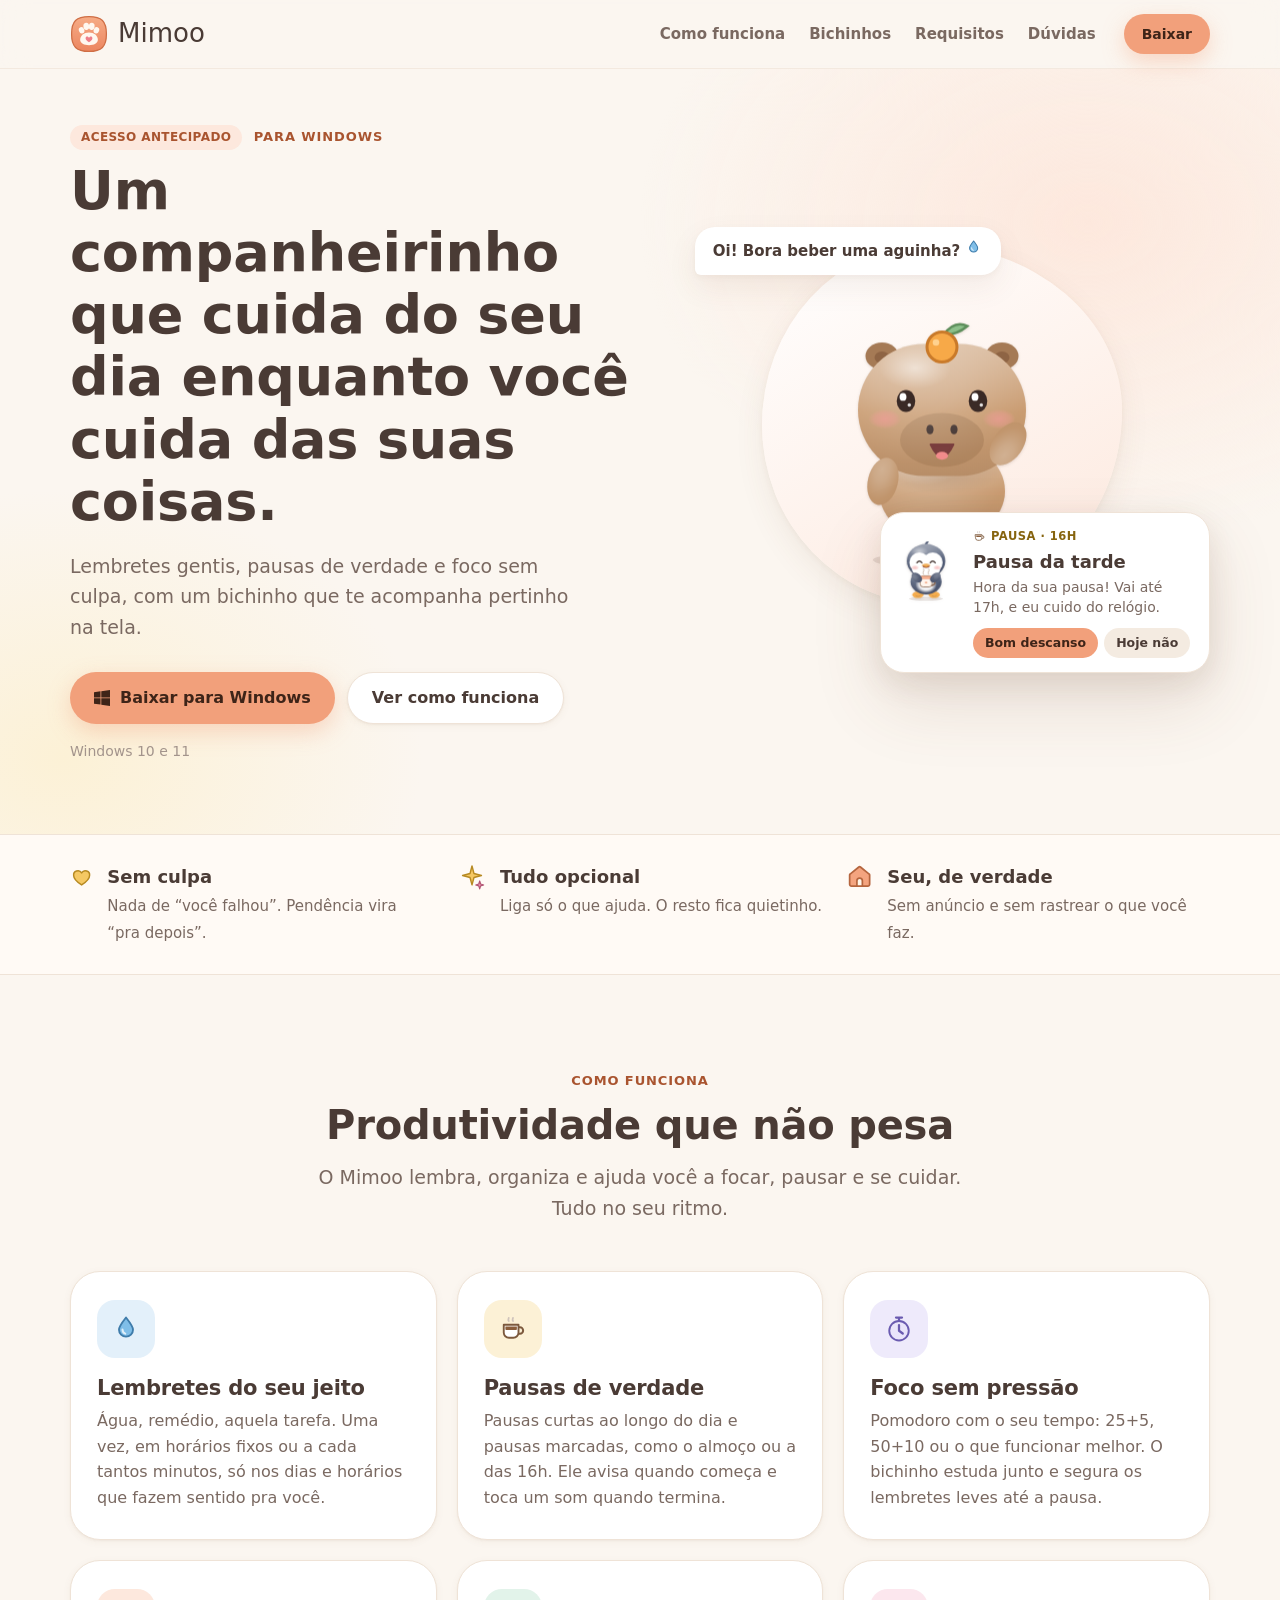
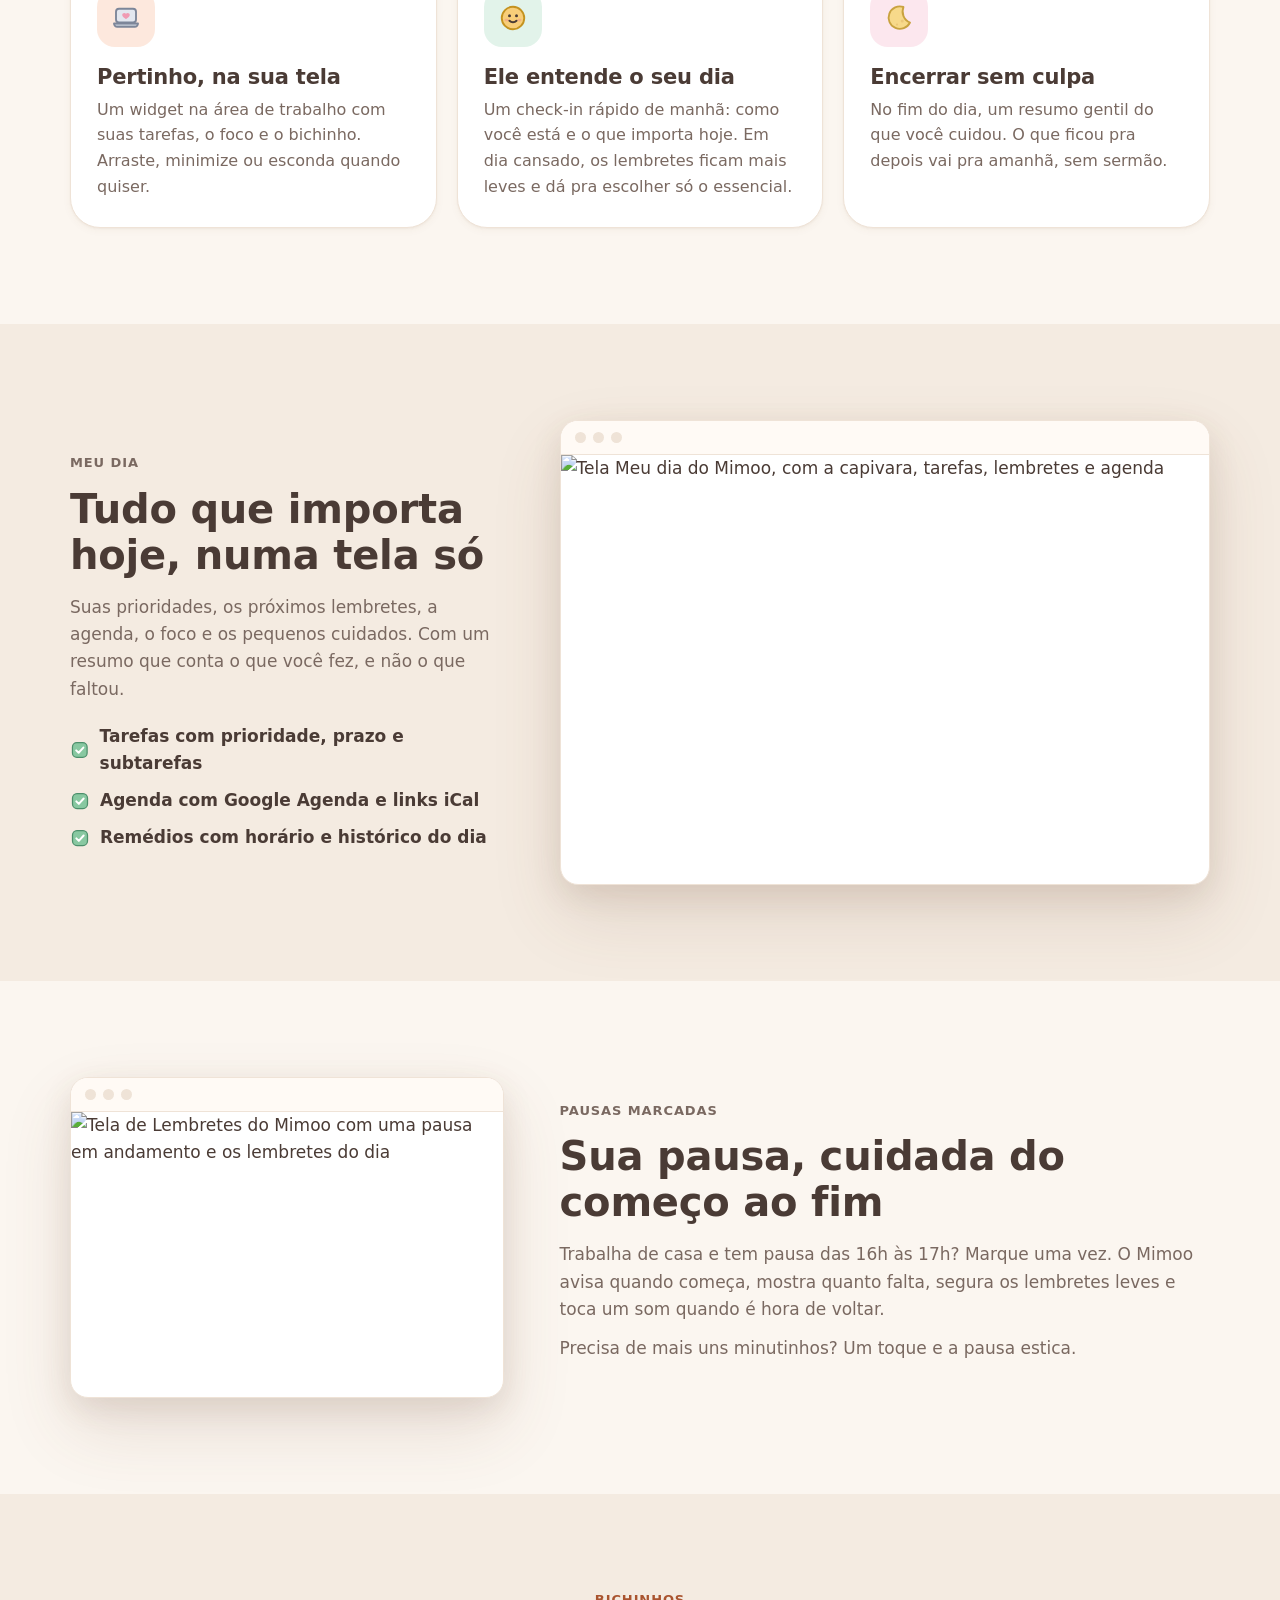
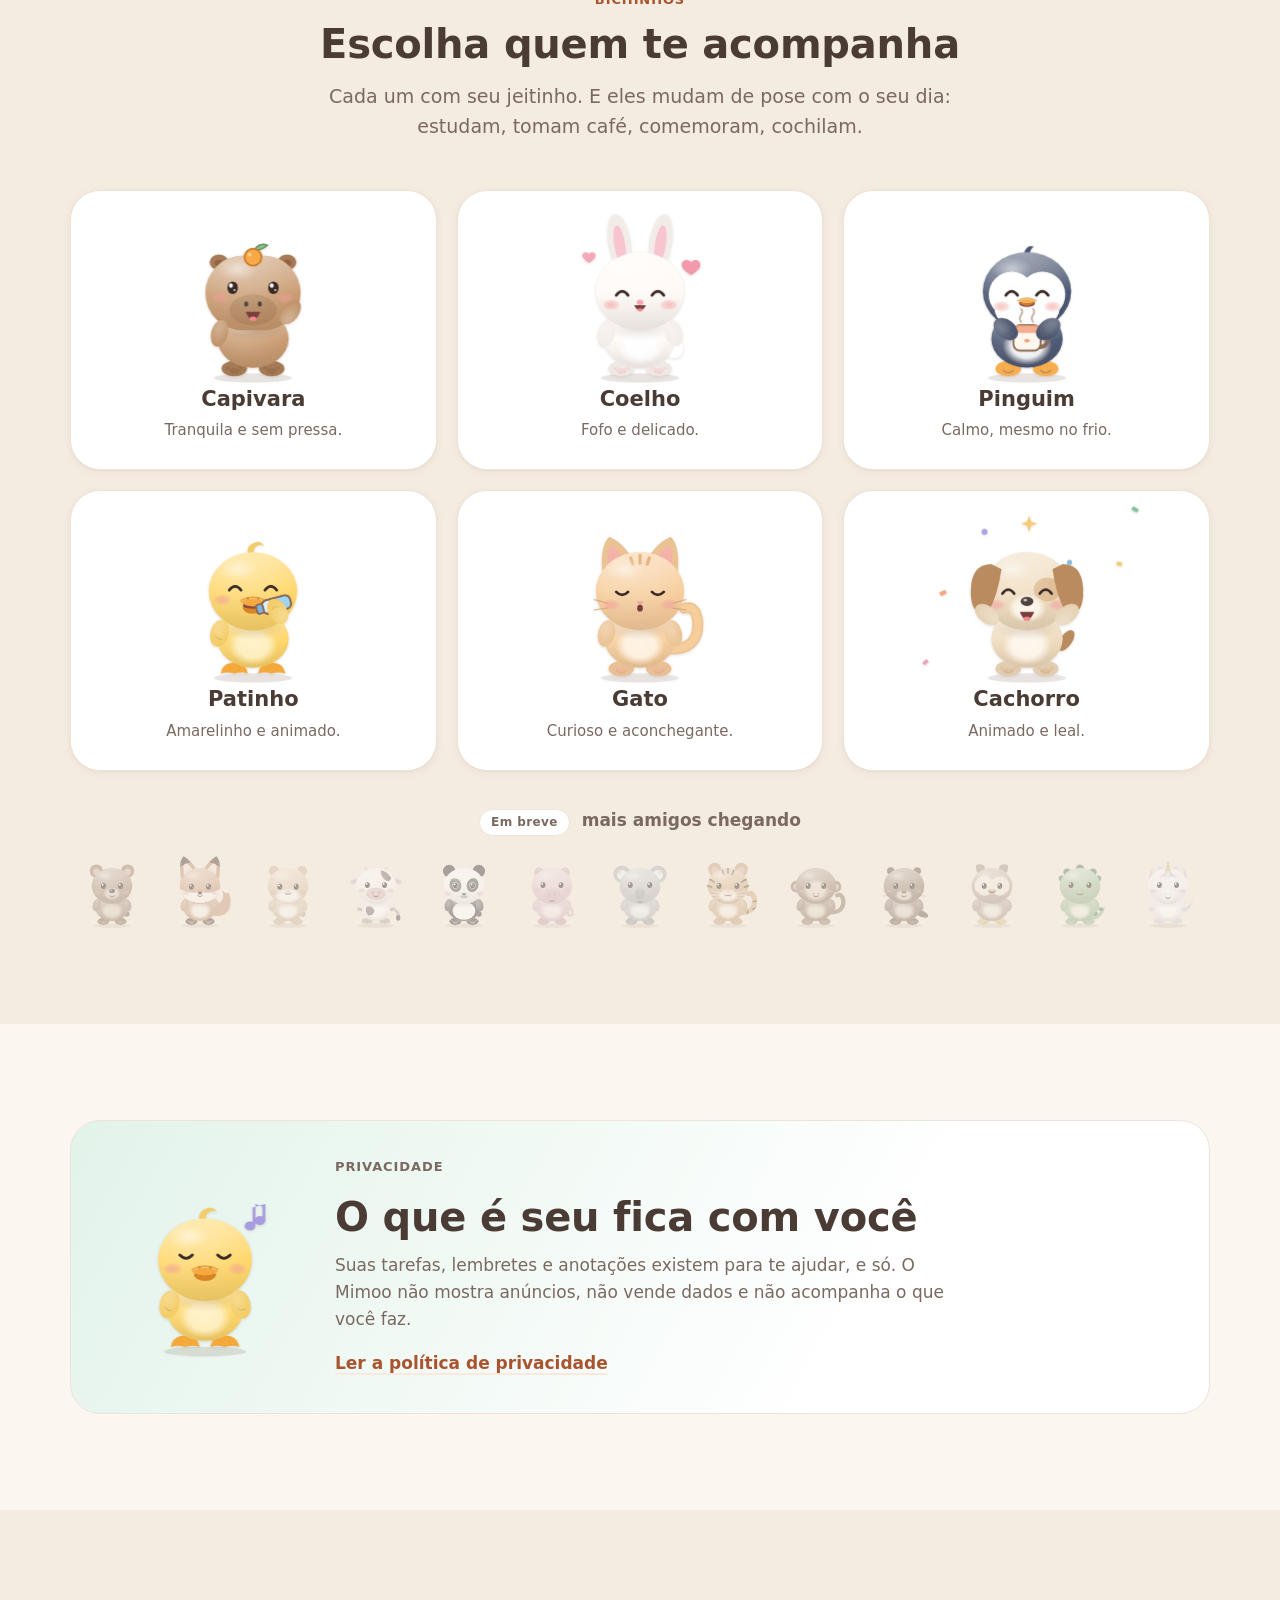
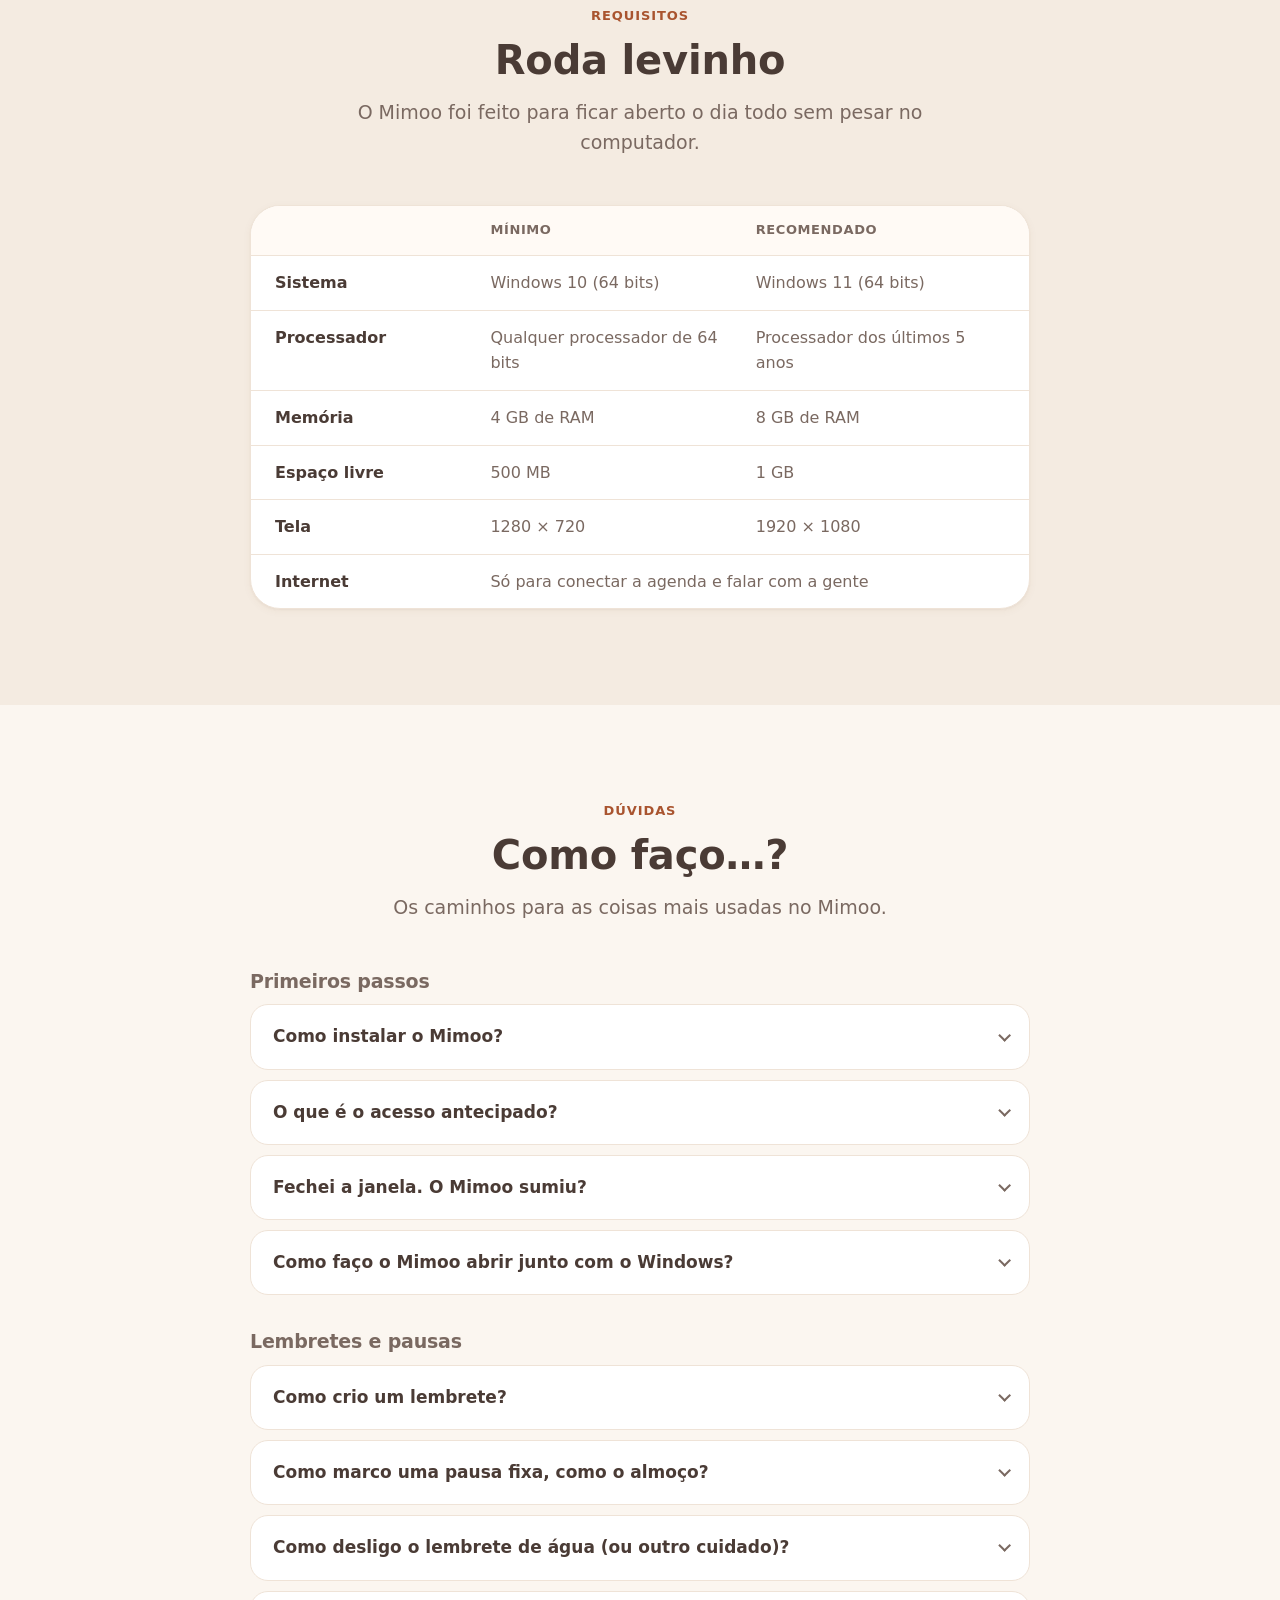
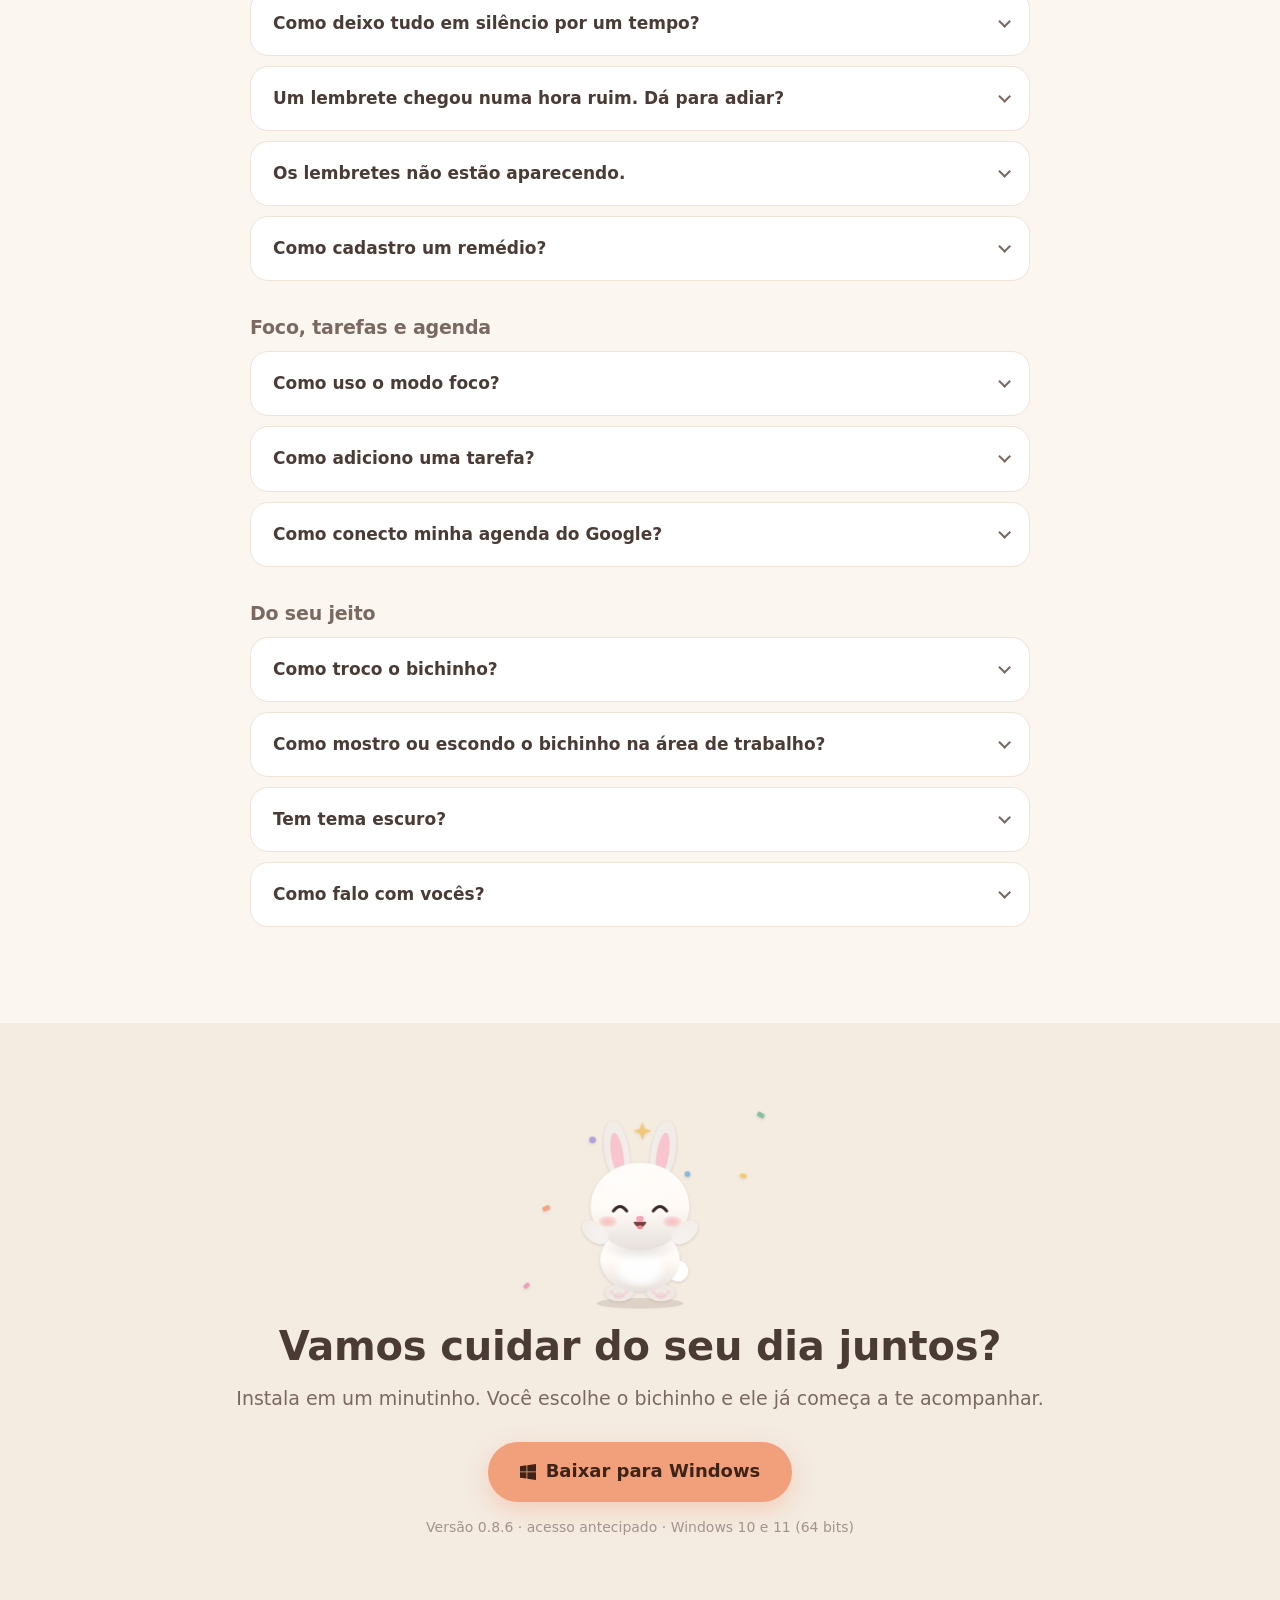
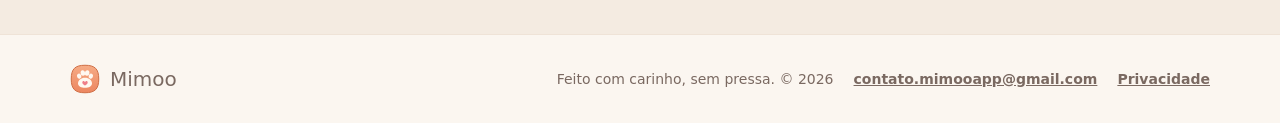
==== index.html @ 2fc4dd51 "Site na versão 0.8.6 Co-Authored-By: Claude Opus 5 <noreply@anthropic.com>" ====
<!doctype html>
<html lang="pt-BR">
<head>
<meta charset="utf-8">
<meta name="viewport" content="width=device-width, initial-scale=1">
<title>Mimoo · um companheirinho para o seu dia</title>
<meta name="description" content="Lembretes gentis, pausas de verdade e foco sem culpa, com um bichinho que te acompanha na tela. Acesso antecipado para Windows.">
<meta name="theme-color" content="#fbf6f0">
<meta property="og:type" content="website">
<meta property="og:title" content="Mimoo · um companheirinho para o seu dia">
<meta property="og:description" content="Lembretes gentis, pausas de verdade e foco sem culpa, com um bichinho que te acompanha na tela. Acesso antecipado para Windows.">
<meta property="og:image" content="https://mimoo-app.github.io/mimoo-site/img/og.png">
<meta property="og:url" content="https://mimoo-app.github.io/mimoo-site/">
<meta name="twitter:card" content="summary_large_image">
<link rel="icon" type="image/svg+xml" href="favicon.svg">
<link rel="icon" type="image/png" href="favicon.png">
<link rel="preload" href="fonts/fredoka-600.woff2" as="font" type="font/woff2" crossorigin>
<link rel="stylesheet" href="css/site.css">
<link rel="stylesheet" href="css/mascot.css">
<link rel="stylesheet" href="css/icons.css">
<link rel="stylesheet" href="css/brand.css">
</head>
<body>
<header class="nav"><div class="wrap nav__row"><a class="brand" href="#"><span class="mimoo-logo" style="width:38px;height:38px" aria-hidden="true"><svg xmlns="http://www.w3.org/2000/svg" viewBox="0 0 120 120">
  <!-- For 40px and below (tray, taskbar, favicon): no gloss or sparkles, a
       firmer outline and a slightly bigger paw, so it stays readable. -->
  <defs>
    <linearGradient id="mimoo-logo-sm-peach" x1="0" y1="0" x2="0" y2="1">
      <stop offset="0%" stop-color="#f6ac86"/>
      <stop offset="100%" stop-color="#ec8660"/>
    </linearGradient>
  </defs>
  <path d="M60 5C100 5 115 20 115 60C115 100 100 115 60 115C20 115 5 100 5 60C5 20 20 5 60 5Z" fill="url(#mimoo-logo-sm-peach)" stroke="#cf6e45" stroke-width="4"/>
  <g transform="translate(60 61) scale(1.14) translate(-60.5 -55)">
    <g fill="#fff8f0">
      <ellipse cx="40" cy="44" rx="7.5" ry="9" transform="rotate(-22 40 44)"/>
      <ellipse cx="53" cy="33" rx="8" ry="9.8" transform="rotate(-7 53 33)"/>
      <ellipse cx="68" cy="33" rx="8" ry="9.8" transform="rotate(7 68 33)"/>
      <ellipse cx="81" cy="44" rx="7.5" ry="9" transform="rotate(22 81 44)"/>
      <path d="M60.5 50C75 50 85 59 85 70C85 80 74 85 60.5 85C47 85 36 80 36 70C36 59 46 50 60.5 50Z"/>
    </g>
    <path d="M51 66C51 61.5 55.5 59.5 58.5 62.5L60.5 64.5L62.5 62.5C65.5 59.5 70 61.5 70 66C70 70.5 64.5 74.5 60.5 77C56.5 74.5 51 70.5 51 66Z" fill="#ef7f89"/>
  </g>
</svg>
</span><span class="mimoo-wordmark">Mimoo</span></a><nav class="nav__links" aria-label="Seções"><a href="#como-funciona">Como funciona</a><a href="#bichinhos">Bichinhos</a><a href="#requisitos">Requisitos</a><a href="#duvidas">Dúvidas</a></nav><a class="btn btn--primary btn--small" href="https://github.com/mimoo-app/mimoo-site/releases/download/v0.8.6/Mimoo-Setup-0.8.6.exe">Baixar</a></div></header><main><section class="hero"><div class="wrap hero__grid"><div class="hero__copy"><p class="eyebrow"><span class="pill">Acesso antecipado</span> para Windows</p><h1>Um companheirinho que cuida do seu dia enquanto você cuida das suas coisas.</h1><p class="lead">Lembretes gentis, pausas de verdade e foco sem culpa, com um bichinho que te acompanha pertinho na tela.</p><div class="hero__cta"><a class="btn btn--primary" href="https://github.com/mimoo-app/mimoo-site/releases/download/v0.8.6/Mimoo-Setup-0.8.6.exe"><svg viewBox="0 0 16 16" width="16" height="16" aria-hidden="true"><path fill="currentColor" d="M0 2.2 6.5 1.3v6.2H0zm7.3-1 8.7-1.2v7.5H7.3zM0 8.3h6.5v6.3L0 13.7zm7.3 0H16V16l-8.7-1.2z"></path></svg>Baixar para Windows</a><a class="btn btn--ghost" href="#como-funciona">Ver como funciona</a></div><p class="fine">Windows 10 e 11</p></div><div class="hero__scene" aria-hidden="true"><div class="scene__blob"></div><div class="scene__bubble"><span>Oi! Bora beber uma aguinha? <svg class="mimoo-icon icon-inline" width="1.15em" height="1.15em" viewBox="0 0 24 24" fill="none" aria-hidden="true"><path d="M12 2.8c3.4 4.3 5.6 7 5.6 9.7a5.6 5.6 0 1 1-11.2 0c0-2.7 2.2-5.4 5.6-9.7z" fill="#7FBEE8" stroke="#3F7CAA" stroke-width="1.5" stroke-linejoin="round" stroke-linecap="round"></path><path d="M9.2 12.4c0 1.6.9 2.8 2.2 3.3" fill="none" stroke="#FFFFFF" stroke-width="1.6" stroke-linejoin="round" stroke-linecap="round" opacity="0.75"></path></svg></span></div><svg class="mascot  scene__mascot" data-motion="breathe" data-arms="wave" data-mouth="open" data-species="capybara" viewBox="0 0 200 200" width="300" height="300" role="img" aria-label="Capivara acenando"><defs><radialGradient id="shade-_R_s6_" cx="38%" cy="26%" r="115%"><stop offset="0%" stop-color="#fff" stop-opacity="0.26"></stop><stop offset="22%" stop-color="#fff" stop-opacity="0.19"></stop><stop offset="42%" stop-color="#fff" stop-opacity="0.08"></stop><stop offset="56%" stop-color="#fff" stop-opacity="0.01"></stop><stop offset="64%" stop-color="#9A7452" stop-opacity="0.01"></stop><stop offset="80%" stop-color="#9A7452" stop-opacity="0.09"></stop><stop offset="100%" stop-color="#9A7452" stop-opacity="0.2"></stop></radialGradient><linearGradient id="body-_R_s6_" x1="0" y1="0" x2="0" y2="1"><stop offset="0%" stop-color="#dbbda1"></stop><stop offset="52%" stop-color="#C99B70"></stop><stop offset="100%" stop-color="#b88e68"></stop></linearGradient><radialGradient id="contact-_R_s6_"><stop offset="0%" stop-color="#906f55" stop-opacity="0.34"></stop><stop offset="60%" stop-color="#906f55" stop-opacity="0.14"></stop><stop offset="100%" stop-color="#906f55" stop-opacity="0"></stop></radialGradient><radialGradient id="soft-_R_s6_"><stop offset="0%" stop-color="#DDB892" stop-opacity="0.98"></stop><stop offset="62%" stop-color="#DDB892" stop-opacity="0.9"></stop><stop offset="100%" stop-color="#DDB892" stop-opacity="0"></stop></radialGradient><radialGradient id="sheen-_R_s6_" cx="50%" cy="50%" r="50%"><stop offset="0%" stop-color="#ffffff" stop-opacity="0.5"></stop><stop offset="70%" stop-color="#ffffff" stop-opacity="0.14"></stop><stop offset="100%" stop-color="#ffffff" stop-opacity="0"></stop></radialGradient><radialGradient id="blush-_R_s6_"><stop offset="0%" stop-color="#F59C9C" stop-opacity="0.6"></stop><stop offset="65%" stop-color="#F59C9C" stop-opacity="0.34"></stop><stop offset="100%" stop-color="#F59C9C" stop-opacity="0"></stop></radialGradient></defs><ellipse class="m-shadow" cx="100" cy="194" rx="46" ry="5.5" fill="#5A3E2B" opacity="0.12"></ellipse><g class="m-figure"><g class="m-body"><g class="m-foot m-foot--l"><ellipse cx="78" cy="183" rx="15" ry="9" fill="#A57A55"></ellipse><ellipse cx="78" cy="186" rx="5.6" ry="3.6" fill="#8E6444" opacity="0.45"></ellipse><ellipse cx="70.4" cy="182.5" rx="2.6" ry="2.1" fill="#8E6444" opacity="0.4"></ellipse><ellipse cx="85.6" cy="182.5" rx="2.6" ry="2.1" fill="#8E6444" opacity="0.4"></ellipse><path d="M72 185 q2.7 2.8 6 2.8 q3.3 0 6 -2.8" fill="none" stroke="#9A7452" stroke-width="1.3" stroke-linecap="round" opacity="0.4"></path></g><g class="m-foot m-foot--r"><ellipse cx="122" cy="183" rx="15" ry="9" fill="#A57A55"></ellipse><ellipse cx="122" cy="186" rx="5.6" ry="3.6" fill="#8E6444" opacity="0.45"></ellipse><ellipse cx="114.4" cy="182.5" rx="2.6" ry="2.1" fill="#8E6444" opacity="0.4"></ellipse><ellipse cx="129.6" cy="182.5" rx="2.6" ry="2.1" fill="#8E6444" opacity="0.4"></ellipse><path d="M116 185 q2.7 2.8 6 2.8 q3.3 0 6 -2.8" fill="none" stroke="#9A7452" stroke-width="1.3" stroke-linecap="round" opacity="0.4"></path></g><ellipse cx="100" cy="148" rx="42" ry="34" fill="url(#body-_R_s6_)"></ellipse><ellipse cx="100" cy="148" rx="42" ry="34" fill="url(#shade-_R_s6_)"></ellipse><ellipse cx="88" cy="130" rx="26" ry="14" fill="url(#sheen-_R_s6_)"></ellipse><ellipse cx="100" cy="134" rx="40" ry="16" fill="url(#contact-_R_s6_)"></ellipse><g class="m-head"><ellipse cx="60" cy="58" rx="11" ry="9" fill="#A57A55"></ellipse><ellipse cx="60" cy="59" rx="5" ry="4" fill="#8E6444"></ellipse><g transform="matrix(-1 0 0 1 200 0)"><ellipse cx="60" cy="58" rx="11" ry="9" fill="#A57A55"></ellipse><ellipse cx="60" cy="59" rx="5" ry="4" fill="#8E6444"></ellipse></g><rect x="44" y="50" width="112" height="88" rx="44" fill="url(#body-_R_s6_)"></rect><ellipse cx="100" cy="114" rx="28" ry="18" fill="#A57A55" opacity="0.55"></ellipse><ellipse cx="92" cy="107" rx="2.4" ry="3.2" fill="#3A2A26"></ellipse><ellipse cx="108" cy="107" rx="2.4" ry="3.2" fill="#3A2A26"></ellipse><rect x="44" y="50" width="112" height="88" rx="44" fill="url(#shade-_R_s6_)"></rect><ellipse cx="82" cy="66" rx="24" ry="14" fill="url(#sheen-_R_s6_)"></ellipse><g class="m-yuzu"><path d="M101 44 Q108 34 117 38 Q110 44 101 44 Z" fill="#8CC08A" stroke="#5E8F5C" stroke-width="1.6"></path><circle cx="100" cy="52" r="10" fill="#F7A948" stroke="#C97A2A" stroke-width="2"></circle><circle cx="96" cy="49" r="2.2" fill="#FFD28F"></circle></g><g class="m-blush" fill="url(#blush-_R_s6_)"><ellipse cx="62" cy="100" rx="11" ry="6.6"></ellipse><ellipse cx="138" cy="100" rx="11" ry="6.6"></ellipse></g><g class="m-eyes m-eyes--open"><g transform="translate(76 88)"><ellipse rx="6.2" ry="7.3" fill="#3A2A26"></ellipse><ellipse cx="-2" cy="-2.7" rx="2.3" ry="2.6" fill="#fff"></ellipse><circle cx="2.2" cy="2.7" r="1.15" fill="#fff" opacity="0.85"></circle></g><g transform="translate(124 88)"><ellipse rx="6.2" ry="7.3" fill="#3A2A26"></ellipse><ellipse cx="-2" cy="-2.7" rx="2.3" ry="2.6" fill="#fff"></ellipse><circle cx="2.2" cy="2.7" r="1.15" fill="#fff" opacity="0.85"></circle></g></g><g transform="translate(0 8)"><path d="M92.5 109 Q100 125 107.5 109 Z" fill="#7A3E3E" stroke="#7A3E3E" stroke-width="1.5" stroke-linejoin="round"></path><ellipse cx="100" cy="116.5" rx="4" ry="2.6" fill="#F28B8B"></ellipse></g></g></g><g class="m-arms" style="--arm-l:14deg;--arm-r:-145deg"><g class="m-arm m-arm--l"><ellipse cx="64" cy="142" rx="10" ry="16" fill="#c1956c"></ellipse><ellipse cx="64" cy="142" rx="10" ry="16" fill="url(#shade-_R_s6_)"></ellipse></g><g class="m-arm m-arm--r"><ellipse cx="136" cy="142" rx="10" ry="16" fill="#c1956c"></ellipse><ellipse cx="136" cy="142" rx="10" ry="16" fill="url(#shade-_R_s6_)"></ellipse></g></g></g></svg><div class="toast-mock"><svg class="mascot  " data-motion="breathe" data-arms="hold" data-mouth="smile" data-species="penguin" viewBox="0 0 200 200" width="74" height="74" role="img" aria-label="Pinguim tomando café"><defs><radialGradient id="shade-_R_346_" cx="38%" cy="26%" r="115%"><stop offset="0%" stop-color="#fff" stop-opacity="0.26"></stop><stop offset="22%" stop-color="#fff" stop-opacity="0.19"></stop><stop offset="42%" stop-color="#fff" stop-opacity="0.08"></stop><stop offset="56%" stop-color="#fff" stop-opacity="0.01"></stop><stop offset="64%" stop-color="#39435C" stop-opacity="0.01"></stop><stop offset="80%" stop-color="#39435C" stop-opacity="0.09"></stop><stop offset="100%" stop-color="#39435C" stop-opacity="0.2"></stop></radialGradient><linearGradient id="body-_R_346_" x1="0" y1="0" x2="0" y2="1"><stop offset="0%" stop-color="#8890a2"></stop><stop offset="52%" stop-color="#4B5772"></stop><stop offset="100%" stop-color="#4b536a"></stop></linearGradient><radialGradient id="contact-_R_346_"><stop offset="0%" stop-color="#4b4a56" stop-opacity="0.34"></stop><stop offset="60%" stop-color="#4b4a56" stop-opacity="0.14"></stop><stop offset="100%" stop-color="#4b4a56" stop-opacity="0"></stop></radialGradient><radialGradient id="soft-_R_346_"><stop offset="0%" stop-color="#FFFFFF" stop-opacity="0.98"></stop><stop offset="62%" stop-color="#FFFFFF" stop-opacity="0.9"></stop><stop offset="100%" stop-color="#FFFFFF" stop-opacity="0"></stop></radialGradient><radialGradient id="sheen-_R_346_" cx="50%" cy="50%" r="50%"><stop offset="0%" stop-color="#ffffff" stop-opacity="0.5"></stop><stop offset="70%" stop-color="#ffffff" stop-opacity="0.14"></stop><stop offset="100%" stop-color="#ffffff" stop-opacity="0"></stop></radialGradient><radialGradient id="blush-_R_346_"><stop offset="0%" stop-color="#F59C9C" stop-opacity="0.6"></stop><stop offset="65%" stop-color="#F59C9C" stop-opacity="0.34"></stop><stop offset="100%" stop-color="#F59C9C" stop-opacity="0"></stop></radialGradient></defs><ellipse class="m-shadow" cx="100" cy="194" rx="46" ry="5.5" fill="#5A3E2B" opacity="0.12"></ellipse><g class="m-figure"><g class="m-body"><g class="m-foot m-foot--l"><ellipse cx="78" cy="183" rx="15" ry="9" fill="#F6AE4F"></ellipse><ellipse cx="78" cy="186" rx="5.6" ry="3.6" fill="#F6AE4F" opacity="0.45"></ellipse><ellipse cx="70.4" cy="182.5" rx="2.6" ry="2.1" fill="#F6AE4F" opacity="0.4"></ellipse><ellipse cx="85.6" cy="182.5" rx="2.6" ry="2.1" fill="#F6AE4F" opacity="0.4"></ellipse><path d="M72 185 q2.7 2.8 6 2.8 q3.3 0 6 -2.8" fill="none" stroke="#39435C" stroke-width="1.3" stroke-linecap="round" opacity="0.4"></path></g><g class="m-foot m-foot--r"><ellipse cx="122" cy="183" rx="15" ry="9" fill="#F6AE4F"></ellipse><ellipse cx="122" cy="186" rx="5.6" ry="3.6" fill="#F6AE4F" opacity="0.45"></ellipse><ellipse cx="114.4" cy="182.5" rx="2.6" ry="2.1" fill="#F6AE4F" opacity="0.4"></ellipse><ellipse cx="129.6" cy="182.5" rx="2.6" ry="2.1" fill="#F6AE4F" opacity="0.4"></ellipse><path d="M116 185 q2.7 2.8 6 2.8 q3.3 0 6 -2.8" fill="none" stroke="#39435C" stroke-width="1.3" stroke-linecap="round" opacity="0.4"></path></g><ellipse cx="100" cy="148" rx="42" ry="34" fill="url(#body-_R_346_)"></ellipse><ellipse cx="100" cy="156" rx="29" ry="23" fill="url(#soft-_R_346_)"></ellipse><ellipse cx="100" cy="148" rx="42" ry="34" fill="url(#shade-_R_346_)"></ellipse><ellipse cx="88" cy="130" rx="26" ry="14" fill="url(#sheen-_R_346_)"></ellipse><ellipse cx="100" cy="134" rx="40" ry="16" fill="url(#contact-_R_346_)"></ellipse><g class="m-head"><path d="M96 48 Q100 36 108 40 Q102 44 104 50 Z" fill="#4B5772"></path><ellipse cx="100" cy="92" rx="52" ry="46" fill="url(#body-_R_346_)"></ellipse><circle cx="82" cy="96" r="27" fill="#FFFFFF"></circle><circle cx="118" cy="96" r="27" fill="#FFFFFF"></circle><ellipse cx="100" cy="114" rx="38" ry="22" fill="#FFFFFF"></ellipse><ellipse cx="100" cy="92" rx="52" ry="46" fill="url(#shade-_R_346_)"></ellipse><ellipse cx="82" cy="66" rx="24" ry="14" fill="url(#sheen-_R_346_)"></ellipse><g class="m-beak" style="--beak-open:0px"><ellipse cx="100" cy="106" rx="9.5" ry="4.5" fill="#8A4A48"></ellipse><path d="M88 103 Q100 95.5 112 103 Q100 109.5 88 103 Z" fill="#F6AE4F"></path><path d="M89 103.5 Q100 96.5 111 103.5" fill="none" stroke="#C9822F" stroke-width="1.5" stroke-linecap="round" opacity="0.45"></path><path d="M90 103.6 Q100 98 110 103.6" fill="none" stroke="#fff" stroke-width="1.6" stroke-linecap="round" opacity="0.35"></path><path class="m-beak-lower" d="M90 104.5 Q100 109 110 104.5 Q100 113.5 90 104.5 Z" fill="#D5842B"></path></g><g class="m-blush" fill="url(#blush-_R_346_)"><ellipse cx="70" cy="110" rx="11" ry="6.6"></ellipse><ellipse cx="130" cy="110" rx="11" ry="6.6"></ellipse></g><g class="m-eyes m-eyes--happy"><path transform="translate(82 94)" d="M-7 2.8 Q0 -6.6 7 2.8" fill="none" stroke="#3A2A26" stroke-width="3.2" stroke-linecap="round"></path><path transform="translate(118 94)" d="M-7 2.8 Q0 -6.6 7 2.8" fill="none" stroke="#3A2A26" stroke-width="3.2" stroke-linecap="round"></path></g></g></g><g class="m-prop"><path d="M112 140 q12 0 12 9 q0 9 -12 9" fill="none" stroke="#8A6A55" stroke-width="4.5"></path><rect x="84" y="132" width="32" height="30" rx="8" fill="#FFF6EE" stroke="#8A6A55" stroke-width="2.2" stroke-linejoin="round"></rect><rect x="84" y="132" width="32" height="9" rx="4" fill="#F2A07B" opacity="0.85"></rect><path d="M96 150 q4 -4 8 0 q-4 5 -8 0 z" fill="#F2A07B"></path><g class="m-steam" fill="none" stroke="#C9B7AA" stroke-width="2.4" stroke-linecap="round"><path d="M93 128 q-3 -4 0 -8 q3 -4 0 -7"></path><path d="M107 128 q-3 -4 0 -8 q3 -4 0 -7"></path></g></g><g class="m-arms" style="--arm-l:-52deg;--arm-r:52deg"><g class="m-arm m-arm--l"><ellipse cx="64" cy="142" rx="11" ry="16" fill="#4b556e"></ellipse><ellipse cx="64" cy="142" rx="11" ry="16" fill="url(#shade-_R_346_)"></ellipse><path d="M60 146 q4 4 8 2" fill="none" stroke="#4b4a56" stroke-width="1.3" stroke-linecap="round" opacity="0.35"></path></g><g class="m-arm m-arm--r"><ellipse cx="136" cy="142" rx="11" ry="16" fill="#4b556e"></ellipse><ellipse cx="136" cy="142" rx="11" ry="16" fill="url(#shade-_R_346_)"></ellipse><path d="M132 146 q4 4 8 2" fill="none" stroke="#4b4a56" stroke-width="1.3" stroke-linecap="round" opacity="0.35"></path></g></g></g></svg><div class="toast-mock__body"><p class="toast-mock__kind"><svg class="mimoo-icon" width="13" height="13" viewBox="0 0 24 24" fill="none" aria-hidden="true"><path d="M16.2 10.6h1.3a2.6 2.6 0 0 1 0 5.2h-1.3" fill="none" stroke="#7C593D" stroke-width="1.6" stroke-linejoin="round" stroke-linecap="round"></path><path d="M4.6 8.6h11.8v6.2a4.2 4.2 0 0 1-4.2 4.2H8.8a4.2 4.2 0 0 1-4.2-4.2z" fill="#FFFFFF" stroke="#7C593D" stroke-width="1.5" stroke-linejoin="round" stroke-linecap="round"></path><path d="M5.9 10h9.2v1.9c0 .5-.4.9-.9.9H6.8c-.5 0-.9-.4-.9-.9z" fill="#8B5E3C"></path><path d="M8.6 5.6c-.8-.9 0-1.7 0-2.6M12 5.6c-.8-.9 0-1.7 0-2.6" fill="none" stroke="#CFC3BB" stroke-width="1.4" stroke-linejoin="round" stroke-linecap="round"></path></svg> Pausa · 16h</p><p class="toast-mock__title">Pausa da tarde</p><p class="toast-mock__text">Hora da sua pausa! Vai até 17h, e eu cuido do relógio.</p><div class="toast-mock__actions"><span class="mini-btn mini-btn--primary">Bom descanso</span><span class="mini-btn">Hoje não</span></div></div></div></div></div></section><section class="principles"><div class="wrap principles__row"><div><svg class="mimoo-icon" width="28" height="28" viewBox="0 0 24 24" fill="none" aria-hidden="true"><path d="M12 20.2c-5-3.4-8.2-6-8.2-9.6A4.4 4.4 0 0 1 12 7.8a4.4 4.4 0 0 1 8.2 2.8c0 3.6-3.2 6.2-8.2 9.6z" fill="#F5C863" stroke="#B78A22" stroke-width="1.5" stroke-linejoin="round" stroke-linecap="round"></path></svg><div><strong>Sem culpa</strong><span>Nada de “você falhou”. Pendência vira “pra depois”.</span></div></div><div><svg class="mimoo-icon" width="28" height="28" viewBox="0 0 24 24" fill="none" aria-hidden="true"><path d="M12 2.6 13.7 9l6.4 1.7-6.4 1.7-1.7 6.4-1.7-6.4L3.9 10.7 10.3 9z" fill="#F5C863" stroke="#B78A22" stroke-width="1.2" stroke-linejoin="round" stroke-linecap="round"></path><path d="m18.6 15.4.8 2.6 2.6.8-2.6.8-.8 2.6-.8-2.6-2.6-.8 2.6-.8z" fill="#F09BB3" stroke="#B15473" stroke-width="1" stroke-linejoin="round" stroke-linecap="round"></path></svg><div><strong>Tudo opcional</strong><span>Liga só o que ajuda. O resto fica quietinho.</span></div></div><div><svg class="mimoo-icon" width="28" height="28" viewBox="0 0 24 24" fill="none" aria-hidden="true"><path d="M11.3 3.2 3.6 9.4a1 1 0 0 0-.4.8v8.2a1.6 1.6 0 0 0 1.6 1.6h14.4a1.6 1.6 0 0 0 1.6-1.6v-8.2a1 1 0 0 0-.4-.8l-7.7-6.2a1.1 1.1 0 0 0-1.4 0z" fill="#F4A47F" stroke="#B5653E" stroke-width="1.5" stroke-linejoin="round" stroke-linecap="round"></path><path d="M9.6 20v-4.6a2.4 2.4 0 0 1 4.8 0V20z" fill="#FFF6EA" stroke="#B5653E" stroke-width="1.5" stroke-linejoin="round" stroke-linecap="round"></path></svg><div><strong>Seu, de verdade</strong><span>Sem anúncio e sem rastrear o que você faz.</span></div></div></div></section><section class="section" id="como-funciona"><div class="wrap"><header class="section__head"><p class="eyebrow">Como funciona</p><h2>Produtividade que não pesa</h2><p class="lead">O Mimoo lembra, organiza e ajuda você a focar, pausar e se cuidar. Tudo no seu ritmo.</p></header><div class="features"><article class="feature tint-sky"><span class="feature__icon"><svg class="mimoo-icon" width="30" height="30" viewBox="0 0 24 24" fill="none" aria-hidden="true"><path d="M12 2.8c3.4 4.3 5.6 7 5.6 9.7a5.6 5.6 0 1 1-11.2 0c0-2.7 2.2-5.4 5.6-9.7z" fill="#7FBEE8" stroke="#3F7CAA" stroke-width="1.5" stroke-linejoin="round" stroke-linecap="round"></path><path d="M9.2 12.4c0 1.6.9 2.8 2.2 3.3" fill="none" stroke="#FFFFFF" stroke-width="1.6" stroke-linejoin="round" stroke-linecap="round" opacity="0.75"></path></svg></span><h3>Lembretes do seu jeito</h3><p>Água, remédio, aquela tarefa. Uma vez, em horários fixos ou a cada tantos minutos, só nos dias e horários que fazem sentido pra você.</p></article><article class="feature tint-butter"><span class="feature__icon"><svg class="mimoo-icon" width="30" height="30" viewBox="0 0 24 24" fill="none" aria-hidden="true"><path d="M16.2 10.6h1.3a2.6 2.6 0 0 1 0 5.2h-1.3" fill="none" stroke="#7C593D" stroke-width="1.6" stroke-linejoin="round" stroke-linecap="round"></path><path d="M4.6 8.6h11.8v6.2a4.2 4.2 0 0 1-4.2 4.2H8.8a4.2 4.2 0 0 1-4.2-4.2z" fill="#FFFFFF" stroke="#7C593D" stroke-width="1.5" stroke-linejoin="round" stroke-linecap="round"></path><path d="M5.9 10h9.2v1.9c0 .5-.4.9-.9.9H6.8c-.5 0-.9-.4-.9-.9z" fill="#8B5E3C"></path><path d="M8.6 5.6c-.8-.9 0-1.7 0-2.6M12 5.6c-.8-.9 0-1.7 0-2.6" fill="none" stroke="#CFC3BB" stroke-width="1.4" stroke-linejoin="round" stroke-linecap="round"></path></svg></span><h3>Pausas de verdade</h3><p>Pausas curtas ao longo do dia e pausas marcadas, como o almoço ou a das 16h. Ele avisa quando começa e toca um som quando termina.</p></article><article class="feature tint-lavender"><span class="feature__icon"><svg class="mimoo-icon" width="30" height="30" viewBox="0 0 24 24" fill="none" aria-hidden="true"><path d="M9.6 2.8h4.8M12 2.8v2.4" fill="none" stroke="#6A5BB0" stroke-width="1.8" stroke-linejoin="round" stroke-linecap="round"></path><circle cx="12" cy="13.4" r="7.8" fill="#E9E4FA" stroke="#6A5BB0" stroke-width="1.5" stroke-linejoin="round" stroke-linecap="round"></circle><path d="M12 8.8v4.6l3 2.2" fill="none" stroke="#6A5BB0" stroke-width="1.8" stroke-linejoin="round" stroke-linecap="round"></path></svg></span><h3>Foco sem pressão</h3><p>Pomodoro com o seu tempo: 25+5, 50+10 ou o que funcionar melhor. O bichinho estuda junto e segura os lembretes leves até a pausa.</p></article><article class="feature tint-peach"><span class="feature__icon"><svg class="mimoo-icon" width="30" height="30" viewBox="0 0 24 24" fill="none" aria-hidden="true"><rect x="4" y="4.6" width="16" height="11" rx="2.4" fill="#E3E7EF" stroke="#7D8699" stroke-width="1.5" stroke-linejoin="round" stroke-linecap="round"></rect><path d="M2.4 16.4h19.2a2.6 2.6 0 0 1-2.6 2.6H5a2.6 2.6 0 0 1-2.6-2.6z" fill="#C9CFDA" stroke="#7D8699" stroke-width="1.5" stroke-linejoin="round" stroke-linecap="round"></path><path d="M12 8.6c-1-1.2-3-.6-3 .9 0 1.6 3 3.2 3 3.2s3-1.6 3-3.2c0-1.5-2-2.1-3-.9z" fill="#F09BB3"></path></svg></span><h3>Pertinho, na sua tela</h3><p>Um widget na área de trabalho com suas tarefas, o foco e o bichinho. Arraste, minimize ou esconda quando quiser.</p></article><article class="feature tint-sage"><span class="feature__icon"><svg class="mimoo-icon" width="30" height="30" viewBox="0 0 24 24" fill="none" aria-hidden="true"><circle cx="12" cy="12" r="9" fill="#F8CE79" stroke="#C4921F" stroke-width="1.5" stroke-linejoin="round" stroke-linecap="round"></circle><circle cx="9.2" cy="10.2" r="1.2" fill="#4A3B35"></circle><circle cx="14.8" cy="10.2" r="1.2" fill="#4A3B35"></circle><ellipse cx="6.9" cy="13.6" rx="1.7" ry="1.1" fill="#F0918E" opacity="0.5"></ellipse><ellipse cx="17.1" cy="13.6" rx="1.7" ry="1.1" fill="#F0918E" opacity="0.5"></ellipse><path d="M9.2 14.2c1.6 1.6 4 1.6 5.6 0" fill="none" stroke="#4A3B35" stroke-width="1.6" stroke-linejoin="round" stroke-linecap="round"></path></svg></span><h3>Ele entende o seu dia</h3><p>Um check-in rápido de manhã: como você está e o que importa hoje. Em dia cansado, os lembretes ficam mais leves e dá pra escolher só o essencial.</p></article><article class="feature tint-rose"><span class="feature__icon"><svg class="mimoo-icon" width="30" height="30" viewBox="0 0 24 24" fill="none" aria-hidden="true"><path d="M15.6 3.2a9 9 0 1 0 5.2 12.4A9.4 9.4 0 0 1 15.6 3.2z" fill="#F7D98A" stroke="#C9A23F" stroke-width="1.5" stroke-linejoin="round" stroke-linecap="round"></path><circle cx="14.6" cy="14.4" r="1.2" fill="#E9C376" opacity="0.8"></circle><circle cx="10.4" cy="17.2" r="0.9" fill="#E9C376" opacity="0.8"></circle></svg></span><h3>Encerrar sem culpa</h3><p>No fim do dia, um resumo gentil do que você cuidou. O que ficou pra depois vai pra amanhã, sem sermão.</p></article></div></div></section><section class="section section--tinted"><div class="wrap showcase"><div class="showcase__copy"><p class="eyebrow">Meu dia</p><h2>Tudo que importa hoje, numa tela só</h2><p>Suas prioridades, os próximos lembretes, a agenda, o foco e os pequenos cuidados. Com um resumo que conta o que você fez, e não o que faltou.</p><ul class="checks"><li><svg class="mimoo-icon" width="20" height="20" viewBox="0 0 24 24" fill="none" aria-hidden="true"><rect x="3" y="3" width="18" height="18" rx="5.4" fill="#88C8A1" stroke="#4C8F6B" stroke-width="1.5" stroke-linejoin="round" stroke-linecap="round"></rect><path d="m7.6 12.4 3 3 5.8-6.4" fill="none" stroke="#FFFFFF" stroke-width="2.4" stroke-linejoin="round" stroke-linecap="round"></path></svg> Tarefas com prioridade, prazo e subtarefas</li><li><svg class="mimoo-icon" width="20" height="20" viewBox="0 0 24 24" fill="none" aria-hidden="true"><rect x="3" y="3" width="18" height="18" rx="5.4" fill="#88C8A1" stroke="#4C8F6B" stroke-width="1.5" stroke-linejoin="round" stroke-linecap="round"></rect><path d="m7.6 12.4 3 3 5.8-6.4" fill="none" stroke="#FFFFFF" stroke-width="2.4" stroke-linejoin="round" stroke-linecap="round"></path></svg> Agenda com Google Agenda e links iCal</li><li><svg class="mimoo-icon" width="20" height="20" viewBox="0 0 24 24" fill="none" aria-hidden="true"><rect x="3" y="3" width="18" height="18" rx="5.4" fill="#88C8A1" stroke="#4C8F6B" stroke-width="1.5" stroke-linejoin="round" stroke-linecap="round"></rect><path d="m7.6 12.4 3 3 5.8-6.4" fill="none" stroke="#FFFFFF" stroke-width="2.4" stroke-linejoin="round" stroke-linecap="round"></path></svg> Remédios com horário e histórico do dia</li></ul></div><figure class="window-frame"><div class="window-frame__bar"><i></i><i></i><i></i></div><img src="img/meu-dia.png" alt="Tela Meu dia do Mimoo, com a capivara, tarefas, lembretes e agenda" width="1180" height="780" loading="lazy"/></figure></div></section><section class="section"><div class="wrap showcase showcase--flip"><div class="showcase__copy"><p class="eyebrow">Pausas marcadas</p><h2>Sua pausa, cuidada do começo ao fim</h2><p>Trabalha de casa e tem pausa das 16h às 17h? Marque uma vez. O Mimoo avisa quando começa, mostra quanto falta, segura os lembretes leves e toca um som quando é hora de voltar.</p><p>Precisa de mais uns minutinhos? Um toque e a pausa estica.</p></div><figure class="window-frame"><div class="window-frame__bar"><i></i><i></i><i></i></div><img src="img/pausas.png" alt="Tela de Lembretes do Mimoo com uma pausa em andamento e os lembretes do dia" width="1180" height="780" loading="lazy"/></figure></div></section><section class="section section--tinted" id="bichinhos"><div class="wrap"><header class="section__head"><p class="eyebrow">Bichinhos</p><h2>Escolha quem te acompanha</h2><p class="lead">Cada um com seu jeitinho. E eles mudam de pose com o seu dia: estudam, tomam café, comemoram, cochilam.</p></header><div class="friends"><figure class="friend"><svg class="mascot  " data-motion="breathe" data-arms="wave" data-mouth="open" data-species="capybara" viewBox="0 0 200 200" width="170" height="170" role="img" aria-label="Capivara acenando"><defs><radialGradient id="shade-_R_2cq_" cx="38%" cy="26%" r="115%"><stop offset="0%" stop-color="#fff" stop-opacity="0.26"></stop><stop offset="22%" stop-color="#fff" stop-opacity="0.19"></stop><stop offset="42%" stop-color="#fff" stop-opacity="0.08"></stop><stop offset="56%" stop-color="#fff" stop-opacity="0.01"></stop><stop offset="64%" stop-color="#9A7452" stop-opacity="0.01"></stop><stop offset="80%" stop-color="#9A7452" stop-opacity="0.09"></stop><stop offset="100%" stop-color="#9A7452" stop-opacity="0.2"></stop></radialGradient><linearGradient id="body-_R_2cq_" x1="0" y1="0" x2="0" y2="1"><stop offset="0%" stop-color="#dbbda1"></stop><stop offset="52%" stop-color="#C99B70"></stop><stop offset="100%" stop-color="#b88e68"></stop></linearGradient><radialGradient id="contact-_R_2cq_"><stop offset="0%" stop-color="#906f55" stop-opacity="0.34"></stop><stop offset="60%" stop-color="#906f55" stop-opacity="0.14"></stop><stop offset="100%" stop-color="#906f55" stop-opacity="0"></stop></radialGradient><radialGradient id="soft-_R_2cq_"><stop offset="0%" stop-color="#DDB892" stop-opacity="0.98"></stop><stop offset="62%" stop-color="#DDB892" stop-opacity="0.9"></stop><stop offset="100%" stop-color="#DDB892" stop-opacity="0"></stop></radialGradient><radialGradient id="sheen-_R_2cq_" cx="50%" cy="50%" r="50%"><stop offset="0%" stop-color="#ffffff" stop-opacity="0.5"></stop><stop offset="70%" stop-color="#ffffff" stop-opacity="0.14"></stop><stop offset="100%" stop-color="#ffffff" stop-opacity="0"></stop></radialGradient><radialGradient id="blush-_R_2cq_"><stop offset="0%" stop-color="#F59C9C" stop-opacity="0.6"></stop><stop offset="65%" stop-color="#F59C9C" stop-opacity="0.34"></stop><stop offset="100%" stop-color="#F59C9C" stop-opacity="0"></stop></radialGradient></defs><ellipse class="m-shadow" cx="100" cy="194" rx="46" ry="5.5" fill="#5A3E2B" opacity="0.12"></ellipse><g class="m-figure"><g class="m-body"><g class="m-foot m-foot--l"><ellipse cx="78" cy="183" rx="15" ry="9" fill="#A57A55"></ellipse><ellipse cx="78" cy="186" rx="5.6" ry="3.6" fill="#8E6444" opacity="0.45"></ellipse><ellipse cx="70.4" cy="182.5" rx="2.6" ry="2.1" fill="#8E6444" opacity="0.4"></ellipse><ellipse cx="85.6" cy="182.5" rx="2.6" ry="2.1" fill="#8E6444" opacity="0.4"></ellipse><path d="M72 185 q2.7 2.8 6 2.8 q3.3 0 6 -2.8" fill="none" stroke="#9A7452" stroke-width="1.3" stroke-linecap="round" opacity="0.4"></path></g><g class="m-foot m-foot--r"><ellipse cx="122" cy="183" rx="15" ry="9" fill="#A57A55"></ellipse><ellipse cx="122" cy="186" rx="5.6" ry="3.6" fill="#8E6444" opacity="0.45"></ellipse><ellipse cx="114.4" cy="182.5" rx="2.6" ry="2.1" fill="#8E6444" opacity="0.4"></ellipse><ellipse cx="129.6" cy="182.5" rx="2.6" ry="2.1" fill="#8E6444" opacity="0.4"></ellipse><path d="M116 185 q2.7 2.8 6 2.8 q3.3 0 6 -2.8" fill="none" stroke="#9A7452" stroke-width="1.3" stroke-linecap="round" opacity="0.4"></path></g><ellipse cx="100" cy="148" rx="42" ry="34" fill="url(#body-_R_2cq_)"></ellipse><ellipse cx="100" cy="148" rx="42" ry="34" fill="url(#shade-_R_2cq_)"></ellipse><ellipse cx="88" cy="130" rx="26" ry="14" fill="url(#sheen-_R_2cq_)"></ellipse><ellipse cx="100" cy="134" rx="40" ry="16" fill="url(#contact-_R_2cq_)"></ellipse><g class="m-head"><ellipse cx="60" cy="58" rx="11" ry="9" fill="#A57A55"></ellipse><ellipse cx="60" cy="59" rx="5" ry="4" fill="#8E6444"></ellipse><g transform="matrix(-1 0 0 1 200 0)"><ellipse cx="60" cy="58" rx="11" ry="9" fill="#A57A55"></ellipse><ellipse cx="60" cy="59" rx="5" ry="4" fill="#8E6444"></ellipse></g><rect x="44" y="50" width="112" height="88" rx="44" fill="url(#body-_R_2cq_)"></rect><ellipse cx="100" cy="114" rx="28" ry="18" fill="#A57A55" opacity="0.55"></ellipse><ellipse cx="92" cy="107" rx="2.4" ry="3.2" fill="#3A2A26"></ellipse><ellipse cx="108" cy="107" rx="2.4" ry="3.2" fill="#3A2A26"></ellipse><rect x="44" y="50" width="112" height="88" rx="44" fill="url(#shade-_R_2cq_)"></rect><ellipse cx="82" cy="66" rx="24" ry="14" fill="url(#sheen-_R_2cq_)"></ellipse><g class="m-yuzu"><path d="M101 44 Q108 34 117 38 Q110 44 101 44 Z" fill="#8CC08A" stroke="#5E8F5C" stroke-width="1.6"></path><circle cx="100" cy="52" r="10" fill="#F7A948" stroke="#C97A2A" stroke-width="2"></circle><circle cx="96" cy="49" r="2.2" fill="#FFD28F"></circle></g><g class="m-blush" fill="url(#blush-_R_2cq_)"><ellipse cx="62" cy="100" rx="11" ry="6.6"></ellipse><ellipse cx="138" cy="100" rx="11" ry="6.6"></ellipse></g><g class="m-eyes m-eyes--open"><g transform="translate(76 88)"><ellipse rx="6.2" ry="7.3" fill="#3A2A26"></ellipse><ellipse cx="-2" cy="-2.7" rx="2.3" ry="2.6" fill="#fff"></ellipse><circle cx="2.2" cy="2.7" r="1.15" fill="#fff" opacity="0.85"></circle></g><g transform="translate(124 88)"><ellipse rx="6.2" ry="7.3" fill="#3A2A26"></ellipse><ellipse cx="-2" cy="-2.7" rx="2.3" ry="2.6" fill="#fff"></ellipse><circle cx="2.2" cy="2.7" r="1.15" fill="#fff" opacity="0.85"></circle></g></g><g transform="translate(0 8)"><path d="M92.5 109 Q100 125 107.5 109 Z" fill="#7A3E3E" stroke="#7A3E3E" stroke-width="1.5" stroke-linejoin="round"></path><ellipse cx="100" cy="116.5" rx="4" ry="2.6" fill="#F28B8B"></ellipse></g></g></g><g class="m-arms" style="--arm-l:14deg;--arm-r:-145deg"><g class="m-arm m-arm--l"><ellipse cx="64" cy="142" rx="10" ry="16" fill="#c1956c"></ellipse><ellipse cx="64" cy="142" rx="10" ry="16" fill="url(#shade-_R_2cq_)"></ellipse></g><g class="m-arm m-arm--r"><ellipse cx="136" cy="142" rx="10" ry="16" fill="#c1956c"></ellipse><ellipse cx="136" cy="142" rx="10" ry="16" fill="url(#shade-_R_2cq_)"></ellipse></g></g></g></svg><figcaption><strong>Capivara</strong><span>Tranquila e sem pressa.</span></figcaption></figure><figure class="friend"><svg class="mascot  " data-motion="bounce" data-arms="rest" data-mouth="open" data-species="bunny" viewBox="0 0 200 200" width="170" height="170" role="img" aria-label="Coelho feliz"><defs><radialGradient id="shade-_R_2kq_" cx="38%" cy="26%" r="115%"><stop offset="0%" stop-color="#fff" stop-opacity="0.26"></stop><stop offset="22%" stop-color="#fff" stop-opacity="0.19"></stop><stop offset="42%" stop-color="#fff" stop-opacity="0.08"></stop><stop offset="56%" stop-color="#fff" stop-opacity="0.01"></stop><stop offset="64%" stop-color="#E0C6BA" stop-opacity="0.01"></stop><stop offset="80%" stop-color="#E0C6BA" stop-opacity="0.16"></stop><stop offset="100%" stop-color="#E0C6BA" stop-opacity="0.34"></stop></radialGradient><linearGradient id="body-_R_2kq_" x1="0" y1="0" x2="0" y2="1"><stop offset="0%" stop-color="#fffcf9"></stop><stop offset="52%" stop-color="#FFFAF6"></stop><stop offset="100%" stop-color="#e7e0dc"></stop></linearGradient><radialGradient id="contact-_R_2kq_"><stop offset="0%" stop-color="#aea49e" stop-opacity="0.34"></stop><stop offset="60%" stop-color="#aea49e" stop-opacity="0.14"></stop><stop offset="100%" stop-color="#aea49e" stop-opacity="0"></stop></radialGradient><radialGradient id="soft-_R_2kq_"><stop offset="0%" stop-color="#FFFFFF" stop-opacity="0.98"></stop><stop offset="62%" stop-color="#FFFFFF" stop-opacity="0.9"></stop><stop offset="100%" stop-color="#FFFFFF" stop-opacity="0"></stop></radialGradient><radialGradient id="sheen-_R_2kq_" cx="50%" cy="50%" r="50%"><stop offset="0%" stop-color="#ffffff" stop-opacity="0.5"></stop><stop offset="70%" stop-color="#ffffff" stop-opacity="0.14"></stop><stop offset="100%" stop-color="#ffffff" stop-opacity="0"></stop></radialGradient><radialGradient id="blush-_R_2kq_"><stop offset="0%" stop-color="#F59C9C" stop-opacity="0.6"></stop><stop offset="65%" stop-color="#F59C9C" stop-opacity="0.34"></stop><stop offset="100%" stop-color="#F59C9C" stop-opacity="0"></stop></radialGradient></defs><ellipse class="m-shadow" cx="100" cy="194" rx="46" ry="5.5" fill="#5A3E2B" opacity="0.12"></ellipse><g class="m-figure"><g class="m-body"><circle cx="140" cy="160" r="11" fill="#fff"></circle><g class="m-foot m-foot--l"><ellipse cx="78" cy="183" rx="15" ry="9" fill="#efe9e4"></ellipse><ellipse cx="78" cy="186" rx="5.6" ry="3.6" fill="#F8C4CE" opacity="0.45"></ellipse><ellipse cx="70.4" cy="182.5" rx="2.6" ry="2.1" fill="#F8C4CE" opacity="0.4"></ellipse><ellipse cx="85.6" cy="182.5" rx="2.6" ry="2.1" fill="#F8C4CE" opacity="0.4"></ellipse><path d="M72 185 q2.7 2.8 6 2.8 q3.3 0 6 -2.8" fill="none" stroke="#E0C6BA" stroke-width="1.3" stroke-linecap="round" opacity="0.4"></path></g><g class="m-foot m-foot--r"><ellipse cx="122" cy="183" rx="15" ry="9" fill="#efe9e4"></ellipse><ellipse cx="122" cy="186" rx="5.6" ry="3.6" fill="#F8C4CE" opacity="0.45"></ellipse><ellipse cx="114.4" cy="182.5" rx="2.6" ry="2.1" fill="#F8C4CE" opacity="0.4"></ellipse><ellipse cx="129.6" cy="182.5" rx="2.6" ry="2.1" fill="#F8C4CE" opacity="0.4"></ellipse><path d="M116 185 q2.7 2.8 6 2.8 q3.3 0 6 -2.8" fill="none" stroke="#E0C6BA" stroke-width="1.3" stroke-linecap="round" opacity="0.4"></path></g><ellipse cx="100" cy="148" rx="42" ry="34" fill="url(#body-_R_2kq_)"></ellipse><ellipse cx="100" cy="156" rx="29" ry="23" fill="url(#soft-_R_2kq_)"></ellipse><ellipse cx="100" cy="148" rx="42" ry="34" fill="url(#shade-_R_2kq_)"></ellipse><ellipse cx="88" cy="130" rx="26" ry="14" fill="url(#sheen-_R_2kq_)"></ellipse><ellipse cx="100" cy="134" rx="40" ry="16" fill="url(#contact-_R_2kq_)"></ellipse><g class="m-head"><g transform="rotate(-9 80 62)"><ellipse cx="80" cy="34" rx="13" ry="33" fill="#f2ece8"></ellipse><ellipse cx="80" cy="37" rx="6.5" ry="23" fill="#F8C4CE"></ellipse></g><g transform="matrix(-1 0 0 1 200 0)"><g transform="rotate(-9 80 62)"><ellipse cx="80" cy="34" rx="13" ry="33" fill="#f2ece8"></ellipse><ellipse cx="80" cy="37" rx="6.5" ry="23" fill="#F8C4CE"></ellipse></g></g><ellipse cx="100" cy="92" rx="52" ry="46" fill="url(#body-_R_2kq_)"></ellipse><ellipse cx="100" cy="105" rx="4" ry="3" fill="#F29AAB"></ellipse><ellipse cx="100" cy="92" rx="52" ry="46" fill="url(#shade-_R_2kq_)"></ellipse><ellipse cx="82" cy="66" rx="24" ry="14" fill="url(#sheen-_R_2kq_)"></ellipse><g class="m-blush" fill="url(#blush-_R_2kq_)"><ellipse cx="66" cy="108" rx="11" ry="6.6"></ellipse><ellipse cx="134" cy="108" rx="11" ry="6.6"></ellipse></g><g class="m-eyes m-eyes--happy"><path transform="translate(79 94)" d="M-7 2.8 Q0 -6.6 7 2.8" fill="none" stroke="#3A2A26" stroke-width="3.2" stroke-linecap="round"></path><path transform="translate(121 94)" d="M-7 2.8 Q0 -6.6 7 2.8" fill="none" stroke="#3A2A26" stroke-width="3.2" stroke-linecap="round"></path></g><g transform="translate(0 0)"><path d="M94 109 Q100 119 106 109 Z" fill="#7A3E3E" stroke="#7A3E3E" stroke-width="1.4" stroke-linejoin="round"></path><ellipse cx="100" cy="114" rx="3" ry="2" fill="#F28B8B"></ellipse></g></g></g><g class="m-arms" style="--arm-l:14deg;--arm-r:-14deg"><g class="m-arm m-arm--l"><ellipse cx="64" cy="142" rx="10" ry="16" fill="#f4eeea"></ellipse><ellipse cx="64" cy="142" rx="10" ry="16" fill="url(#shade-_R_2kq_)"></ellipse></g><g class="m-arm m-arm--r"><ellipse cx="136" cy="142" rx="10" ry="16" fill="#f4eeea"></ellipse><ellipse cx="136" cy="142" rx="10" ry="16" fill="url(#shade-_R_2kq_)"></ellipse></g></g><g class="m-fx m-fx--hearts" fill="#F29AAB"><path d="M160 58 c-3 -5 -11 -3 -11 3 c0 6 11 12 11 12 c0 0 11 -6 11 -12 c0 -6 -8 -8 -11 -3 z"></path><path d="M40 48 c-2 -3.5 -8 -2 -8 2 c0 4.5 8 9 8 9 c0 0 8 -4.5 8 -9 c0 -4 -6 -5.5 -8 -2 z" opacity="0.8"></path></g></g></svg><figcaption><strong>Coelho</strong><span>Fofo e delicado.</span></figcaption></figure><figure class="friend"><svg class="mascot  " data-motion="breathe" data-arms="hold" data-mouth="smile" data-species="penguin" viewBox="0 0 200 200" width="170" height="170" role="img" aria-label="Pinguim tomando café"><defs><radialGradient id="shade-_R_2sq_" cx="38%" cy="26%" r="115%"><stop offset="0%" stop-color="#fff" stop-opacity="0.26"></stop><stop offset="22%" stop-color="#fff" stop-opacity="0.19"></stop><stop offset="42%" stop-color="#fff" stop-opacity="0.08"></stop><stop offset="56%" stop-color="#fff" stop-opacity="0.01"></stop><stop offset="64%" stop-color="#39435C" stop-opacity="0.01"></stop><stop offset="80%" stop-color="#39435C" stop-opacity="0.09"></stop><stop offset="100%" stop-color="#39435C" stop-opacity="0.2"></stop></radialGradient><linearGradient id="body-_R_2sq_" x1="0" y1="0" x2="0" y2="1"><stop offset="0%" stop-color="#8890a2"></stop><stop offset="52%" stop-color="#4B5772"></stop><stop offset="100%" stop-color="#4b536a"></stop></linearGradient><radialGradient id="contact-_R_2sq_"><stop offset="0%" stop-color="#4b4a56" stop-opacity="0.34"></stop><stop offset="60%" stop-color="#4b4a56" stop-opacity="0.14"></stop><stop offset="100%" stop-color="#4b4a56" stop-opacity="0"></stop></radialGradient><radialGradient id="soft-_R_2sq_"><stop offset="0%" stop-color="#FFFFFF" stop-opacity="0.98"></stop><stop offset="62%" stop-color="#FFFFFF" stop-opacity="0.9"></stop><stop offset="100%" stop-color="#FFFFFF" stop-opacity="0"></stop></radialGradient><radialGradient id="sheen-_R_2sq_" cx="50%" cy="50%" r="50%"><stop offset="0%" stop-color="#ffffff" stop-opacity="0.5"></stop><stop offset="70%" stop-color="#ffffff" stop-opacity="0.14"></stop><stop offset="100%" stop-color="#ffffff" stop-opacity="0"></stop></radialGradient><radialGradient id="blush-_R_2sq_"><stop offset="0%" stop-color="#F59C9C" stop-opacity="0.6"></stop><stop offset="65%" stop-color="#F59C9C" stop-opacity="0.34"></stop><stop offset="100%" stop-color="#F59C9C" stop-opacity="0"></stop></radialGradient></defs><ellipse class="m-shadow" cx="100" cy="194" rx="46" ry="5.5" fill="#5A3E2B" opacity="0.12"></ellipse><g class="m-figure"><g class="m-body"><g class="m-foot m-foot--l"><ellipse cx="78" cy="183" rx="15" ry="9" fill="#F6AE4F"></ellipse><ellipse cx="78" cy="186" rx="5.6" ry="3.6" fill="#F6AE4F" opacity="0.45"></ellipse><ellipse cx="70.4" cy="182.5" rx="2.6" ry="2.1" fill="#F6AE4F" opacity="0.4"></ellipse><ellipse cx="85.6" cy="182.5" rx="2.6" ry="2.1" fill="#F6AE4F" opacity="0.4"></ellipse><path d="M72 185 q2.7 2.8 6 2.8 q3.3 0 6 -2.8" fill="none" stroke="#39435C" stroke-width="1.3" stroke-linecap="round" opacity="0.4"></path></g><g class="m-foot m-foot--r"><ellipse cx="122" cy="183" rx="15" ry="9" fill="#F6AE4F"></ellipse><ellipse cx="122" cy="186" rx="5.6" ry="3.6" fill="#F6AE4F" opacity="0.45"></ellipse><ellipse cx="114.4" cy="182.5" rx="2.6" ry="2.1" fill="#F6AE4F" opacity="0.4"></ellipse><ellipse cx="129.6" cy="182.5" rx="2.6" ry="2.1" fill="#F6AE4F" opacity="0.4"></ellipse><path d="M116 185 q2.7 2.8 6 2.8 q3.3 0 6 -2.8" fill="none" stroke="#39435C" stroke-width="1.3" stroke-linecap="round" opacity="0.4"></path></g><ellipse cx="100" cy="148" rx="42" ry="34" fill="url(#body-_R_2sq_)"></ellipse><ellipse cx="100" cy="156" rx="29" ry="23" fill="url(#soft-_R_2sq_)"></ellipse><ellipse cx="100" cy="148" rx="42" ry="34" fill="url(#shade-_R_2sq_)"></ellipse><ellipse cx="88" cy="130" rx="26" ry="14" fill="url(#sheen-_R_2sq_)"></ellipse><ellipse cx="100" cy="134" rx="40" ry="16" fill="url(#contact-_R_2sq_)"></ellipse><g class="m-head"><path d="M96 48 Q100 36 108 40 Q102 44 104 50 Z" fill="#4B5772"></path><ellipse cx="100" cy="92" rx="52" ry="46" fill="url(#body-_R_2sq_)"></ellipse><circle cx="82" cy="96" r="27" fill="#FFFFFF"></circle><circle cx="118" cy="96" r="27" fill="#FFFFFF"></circle><ellipse cx="100" cy="114" rx="38" ry="22" fill="#FFFFFF"></ellipse><ellipse cx="100" cy="92" rx="52" ry="46" fill="url(#shade-_R_2sq_)"></ellipse><ellipse cx="82" cy="66" rx="24" ry="14" fill="url(#sheen-_R_2sq_)"></ellipse><g class="m-beak" style="--beak-open:0px"><ellipse cx="100" cy="106" rx="9.5" ry="4.5" fill="#8A4A48"></ellipse><path d="M88 103 Q100 95.5 112 103 Q100 109.5 88 103 Z" fill="#F6AE4F"></path><path d="M89 103.5 Q100 96.5 111 103.5" fill="none" stroke="#C9822F" stroke-width="1.5" stroke-linecap="round" opacity="0.45"></path><path d="M90 103.6 Q100 98 110 103.6" fill="none" stroke="#fff" stroke-width="1.6" stroke-linecap="round" opacity="0.35"></path><path class="m-beak-lower" d="M90 104.5 Q100 109 110 104.5 Q100 113.5 90 104.5 Z" fill="#D5842B"></path></g><g class="m-blush" fill="url(#blush-_R_2sq_)"><ellipse cx="70" cy="110" rx="11" ry="6.6"></ellipse><ellipse cx="130" cy="110" rx="11" ry="6.6"></ellipse></g><g class="m-eyes m-eyes--happy"><path transform="translate(82 94)" d="M-7 2.8 Q0 -6.6 7 2.8" fill="none" stroke="#3A2A26" stroke-width="3.2" stroke-linecap="round"></path><path transform="translate(118 94)" d="M-7 2.8 Q0 -6.6 7 2.8" fill="none" stroke="#3A2A26" stroke-width="3.2" stroke-linecap="round"></path></g></g></g><g class="m-prop"><path d="M112 140 q12 0 12 9 q0 9 -12 9" fill="none" stroke="#8A6A55" stroke-width="4.5"></path><rect x="84" y="132" width="32" height="30" rx="8" fill="#FFF6EE" stroke="#8A6A55" stroke-width="2.2" stroke-linejoin="round"></rect><rect x="84" y="132" width="32" height="9" rx="4" fill="#F2A07B" opacity="0.85"></rect><path d="M96 150 q4 -4 8 0 q-4 5 -8 0 z" fill="#F2A07B"></path><g class="m-steam" fill="none" stroke="#C9B7AA" stroke-width="2.4" stroke-linecap="round"><path d="M93 128 q-3 -4 0 -8 q3 -4 0 -7"></path><path d="M107 128 q-3 -4 0 -8 q3 -4 0 -7"></path></g></g><g class="m-arms" style="--arm-l:-52deg;--arm-r:52deg"><g class="m-arm m-arm--l"><ellipse cx="64" cy="142" rx="11" ry="16" fill="#4b556e"></ellipse><ellipse cx="64" cy="142" rx="11" ry="16" fill="url(#shade-_R_2sq_)"></ellipse><path d="M60 146 q4 4 8 2" fill="none" stroke="#4b4a56" stroke-width="1.3" stroke-linecap="round" opacity="0.35"></path></g><g class="m-arm m-arm--r"><ellipse cx="136" cy="142" rx="11" ry="16" fill="#4b556e"></ellipse><ellipse cx="136" cy="142" rx="11" ry="16" fill="url(#shade-_R_2sq_)"></ellipse><path d="M132 146 q4 4 8 2" fill="none" stroke="#4b4a56" stroke-width="1.3" stroke-linecap="round" opacity="0.35"></path></g></g></g></svg><figcaption><strong>Pinguim</strong><span>Calmo, mesmo no frio.</span></figcaption></figure><figure class="friend"><svg class="mascot  " data-motion="sip" data-arms="sip" data-mouth="o" data-species="duck" viewBox="0 0 200 200" width="170" height="170" role="img" aria-label="Patinho bebendo água"><defs><radialGradient id="shade-_R_34q_" cx="38%" cy="26%" r="115%"><stop offset="0%" stop-color="#fff" stop-opacity="0.26"></stop><stop offset="22%" stop-color="#fff" stop-opacity="0.19"></stop><stop offset="42%" stop-color="#fff" stop-opacity="0.08"></stop><stop offset="56%" stop-color="#fff" stop-opacity="0.01"></stop><stop offset="64%" stop-color="#DDA53A" stop-opacity="0.01"></stop><stop offset="80%" stop-color="#DDA53A" stop-opacity="0.09"></stop><stop offset="100%" stop-color="#DDA53A" stop-opacity="0.2"></stop></radialGradient><linearGradient id="body-_R_34q_" x1="0" y1="0" x2="0" y2="1"><stop offset="0%" stop-color="#ffe59d"></stop><stop offset="52%" stop-color="#FFD76A"></stop><stop offset="100%" stop-color="#e7c263"></stop></linearGradient><radialGradient id="contact-_R_34q_"><stop offset="0%" stop-color="#ae9051" stop-opacity="0.34"></stop><stop offset="60%" stop-color="#ae9051" stop-opacity="0.14"></stop><stop offset="100%" stop-color="#ae9051" stop-opacity="0"></stop></radialGradient><radialGradient id="soft-_R_34q_"><stop offset="0%" stop-color="#FFF1C4" stop-opacity="0.98"></stop><stop offset="62%" stop-color="#FFF1C4" stop-opacity="0.9"></stop><stop offset="100%" stop-color="#FFF1C4" stop-opacity="0"></stop></radialGradient><radialGradient id="sheen-_R_34q_" cx="50%" cy="50%" r="50%"><stop offset="0%" stop-color="#ffffff" stop-opacity="0.5"></stop><stop offset="70%" stop-color="#ffffff" stop-opacity="0.14"></stop><stop offset="100%" stop-color="#ffffff" stop-opacity="0"></stop></radialGradient><radialGradient id="blush-_R_34q_"><stop offset="0%" stop-color="#F59C9C" stop-opacity="0.6"></stop><stop offset="65%" stop-color="#F59C9C" stop-opacity="0.34"></stop><stop offset="100%" stop-color="#F59C9C" stop-opacity="0"></stop></radialGradient></defs><ellipse class="m-shadow" cx="100" cy="194" rx="46" ry="5.5" fill="#5A3E2B" opacity="0.12"></ellipse><g class="m-figure"><g class="m-body"><g class="m-foot m-foot--l"><path d="M62 189 Q64 176 78 176 Q92 176 94 189 Q86.5 186 78 189 Q69.5 186 62 189 Z" fill="#F6A93B"></path><path d="M73 180 L71.5 187 M83 180 L84.5 187" fill="none" stroke="#DDA53A" stroke-width="1.3" stroke-linecap="round" opacity="0.4"></path></g><g class="m-foot m-foot--r"><path d="M106 189 Q108 176 122 176 Q136 176 138 189 Q130.5 186 122 189 Q113.5 186 106 189 Z" fill="#F6A93B"></path><path d="M117 180 L115.5 187 M127 180 L128.5 187" fill="none" stroke="#DDA53A" stroke-width="1.3" stroke-linecap="round" opacity="0.4"></path></g><ellipse cx="100" cy="148" rx="42" ry="34" fill="url(#body-_R_34q_)"></ellipse><ellipse cx="100" cy="156" rx="29" ry="23" fill="url(#soft-_R_34q_)"></ellipse><ellipse cx="100" cy="148" rx="42" ry="34" fill="url(#shade-_R_34q_)"></ellipse><ellipse cx="88" cy="130" rx="26" ry="14" fill="url(#sheen-_R_34q_)"></ellipse><ellipse cx="100" cy="134" rx="40" ry="16" fill="url(#contact-_R_34q_)"></ellipse><g class="m-head"><path class="m-crest" d="M96 54 Q90 41 99 36 Q109 31 113 39 Q107 35 102 41 Q99 46 104 54 Z" fill="#f2cc66"></path><ellipse cx="100" cy="92" rx="52" ry="46" fill="url(#body-_R_34q_)"></ellipse><ellipse cx="100" cy="92" rx="52" ry="46" fill="url(#shade-_R_34q_)"></ellipse><ellipse cx="82" cy="66" rx="24" ry="14" fill="url(#sheen-_R_34q_)"></ellipse><g class="m-beak" style="--beak-open:3px"><ellipse cx="100" cy="109" rx="12" ry="5" fill="#8A4A48"></ellipse><path d="M85 102 Q100 94 115 102 Q115 109 100 110 Q85 109 85 102 Z" fill="#F6A93B"></path><path d="M86.5 103 Q100 95.5 113.5 103" fill="none" stroke="#C9822F" stroke-width="1.5" stroke-linecap="round" opacity="0.45"></path><path d="M87 103.2 Q100 97.5 113 103.2" fill="none" stroke="#fff" stroke-width="1.7" stroke-linecap="round" opacity="0.35"></path><ellipse cx="94" cy="100.5" rx="1.3" ry="1.6" fill="#C9822F" opacity="0.8"></ellipse><ellipse cx="106" cy="100.5" rx="1.3" ry="1.6" fill="#C9822F" opacity="0.8"></ellipse><path class="m-beak-lower" d="M87.5 107.5 Q100 111.5 112.5 107.5 Q111 115.5 100 115.5 Q89 115.5 87.5 107.5 Z" fill="#D98524"></path></g><g class="m-blush" fill="url(#blush-_R_34q_)"><ellipse cx="64" cy="102" rx="11" ry="6.6"></ellipse><ellipse cx="136" cy="102" rx="11" ry="6.6"></ellipse></g><g class="m-eyes m-eyes--happy"><path transform="translate(79 88)" d="M-7 2.8 Q0 -6.6 7 2.8" fill="none" stroke="#3A2A26" stroke-width="3.2" stroke-linecap="round"></path><path transform="translate(121 88)" d="M-7 2.8 Q0 -6.6 7 2.8" fill="none" stroke="#3A2A26" stroke-width="3.2" stroke-linecap="round"></path></g></g></g><g class="m-prop m-prop--bottle"><g transform="translate(115 111) rotate(-105)"><rect x="-8" y="-4" width="16" height="34" rx="6" fill="#DDF0FA" stroke="#8A6A55" stroke-width="2.2" stroke-linejoin="round"></rect><rect x="-8" y="10" width="16" height="20" rx="5" fill="#9FD3F0"></rect><rect x="-8" y="-4" width="16" height="34" rx="6" fill="none" stroke="#8A6A55" stroke-width="2.2" stroke-linejoin="round"></rect><rect x="-5.5" y="-11" width="11" height="8" rx="2.5" fill="#7DB4E0" stroke="#8A6A55" stroke-width="2.2" stroke-linejoin="round"></rect><path d="M-3 4 v12" stroke="#fff" stroke-width="2.2" stroke-linecap="round" opacity="0.8"></path></g></g><g class="m-arms" style="--arm-l:14deg;--arm-r:150deg"><g class="m-arm m-arm--l"><ellipse cx="64" cy="142" rx="11" ry="16" fill="#f4cd67"></ellipse><ellipse cx="64" cy="142" rx="11" ry="16" fill="url(#shade-_R_34q_)"></ellipse><path d="M60 146 q4 4 8 2" fill="none" stroke="#ae9051" stroke-width="1.3" stroke-linecap="round" opacity="0.35"></path></g><g class="m-arm m-arm--r"><ellipse cx="136" cy="142" rx="11" ry="16" fill="#f4cd67"></ellipse><ellipse cx="136" cy="142" rx="11" ry="16" fill="url(#shade-_R_34q_)"></ellipse><path d="M132 146 q4 4 8 2" fill="none" stroke="#ae9051" stroke-width="1.3" stroke-linecap="round" opacity="0.35"></path></g></g></g></svg><figcaption><strong>Patinho</strong><span>Amarelinho e animado.</span></figcaption></figure><figure class="friend"><svg class="mascot  " data-motion="sleep" data-arms="rest" data-mouth="o" data-species="cat" viewBox="0 0 200 200" width="170" height="170" role="img" aria-label="Gato dormindo"><defs><radialGradient id="shade-_R_3cq_" cx="38%" cy="26%" r="115%"><stop offset="0%" stop-color="#fff" stop-opacity="0.26"></stop><stop offset="22%" stop-color="#fff" stop-opacity="0.19"></stop><stop offset="42%" stop-color="#fff" stop-opacity="0.08"></stop><stop offset="56%" stop-color="#fff" stop-opacity="0.01"></stop><stop offset="64%" stop-color="#D2A272" stop-opacity="0.01"></stop><stop offset="80%" stop-color="#D2A272" stop-opacity="0.09"></stop><stop offset="100%" stop-color="#D2A272" stop-opacity="0.2"></stop></radialGradient><linearGradient id="body-_R_3cq_" x1="0" y1="0" x2="0" y2="1"><stop offset="0%" stop-color="#fadebe"></stop><stop offset="52%" stop-color="#F7CD9C"></stop><stop offset="100%" stop-color="#e0b98e"></stop></linearGradient><radialGradient id="contact-_R_3cq_"><stop offset="0%" stop-color="#aa8b6d" stop-opacity="0.34"></stop><stop offset="60%" stop-color="#aa8b6d" stop-opacity="0.14"></stop><stop offset="100%" stop-color="#aa8b6d" stop-opacity="0"></stop></radialGradient><radialGradient id="soft-_R_3cq_"><stop offset="0%" stop-color="#FFF3E2" stop-opacity="0.98"></stop><stop offset="62%" stop-color="#FFF3E2" stop-opacity="0.9"></stop><stop offset="100%" stop-color="#FFF3E2" stop-opacity="0"></stop></radialGradient><radialGradient id="sheen-_R_3cq_" cx="50%" cy="50%" r="50%"><stop offset="0%" stop-color="#ffffff" stop-opacity="0.5"></stop><stop offset="70%" stop-color="#ffffff" stop-opacity="0.14"></stop><stop offset="100%" stop-color="#ffffff" stop-opacity="0"></stop></radialGradient><radialGradient id="blush-_R_3cq_"><stop offset="0%" stop-color="#F59C9C" stop-opacity="0.6"></stop><stop offset="65%" stop-color="#F59C9C" stop-opacity="0.34"></stop><stop offset="100%" stop-color="#F59C9C" stop-opacity="0"></stop></radialGradient></defs><ellipse class="m-shadow" cx="100" cy="194" rx="46" ry="5.5" fill="#5A3E2B" opacity="0.12"></ellipse><g class="m-figure"><g class="m-body"><path class="m-tail" d="M132 160 Q170 162 168 128 Q166 108 152 112" fill="none" stroke="#eec596" stroke-width="13" stroke-linecap="round"></path><path class="m-tail" d="M132 160 Q170 162 168 128 Q166 108 152 112" fill="none" stroke="#F7CD9C" stroke-width="8.5" stroke-linecap="round"></path><g class="m-foot m-foot--l"><ellipse cx="78" cy="183" rx="15" ry="9" fill="#e8c093"></ellipse><ellipse cx="78" cy="186" rx="5.6" ry="3.6" fill="#F5B2A8" opacity="0.45"></ellipse><ellipse cx="70.4" cy="182.5" rx="2.6" ry="2.1" fill="#F5B2A8" opacity="0.4"></ellipse><ellipse cx="85.6" cy="182.5" rx="2.6" ry="2.1" fill="#F5B2A8" opacity="0.4"></ellipse><path d="M72 185 q2.7 2.8 6 2.8 q3.3 0 6 -2.8" fill="none" stroke="#D2A272" stroke-width="1.3" stroke-linecap="round" opacity="0.4"></path></g><g class="m-foot m-foot--r"><ellipse cx="122" cy="183" rx="15" ry="9" fill="#e8c093"></ellipse><ellipse cx="122" cy="186" rx="5.6" ry="3.6" fill="#F5B2A8" opacity="0.45"></ellipse><ellipse cx="114.4" cy="182.5" rx="2.6" ry="2.1" fill="#F5B2A8" opacity="0.4"></ellipse><ellipse cx="129.6" cy="182.5" rx="2.6" ry="2.1" fill="#F5B2A8" opacity="0.4"></ellipse><path d="M116 185 q2.7 2.8 6 2.8 q3.3 0 6 -2.8" fill="none" stroke="#D2A272" stroke-width="1.3" stroke-linecap="round" opacity="0.4"></path></g><ellipse cx="100" cy="148" rx="42" ry="34" fill="url(#body-_R_3cq_)"></ellipse><ellipse cx="100" cy="156" rx="29" ry="23" fill="url(#soft-_R_3cq_)"></ellipse><ellipse cx="100" cy="148" rx="42" ry="34" fill="url(#shade-_R_3cq_)"></ellipse><ellipse cx="88" cy="130" rx="26" ry="14" fill="url(#sheen-_R_3cq_)"></ellipse><ellipse cx="100" cy="134" rx="40" ry="16" fill="url(#contact-_R_3cq_)"></ellipse><g class="m-head"><path d="M56 76 Q52 38 64 28 Q82 36 92 56 Z" fill="#ebc294"></path><path d="M62 66 Q61 44 66 38 Q77 45 83 56 Z" fill="#F5B2A8"></path><g transform="matrix(-1 0 0 1 200 0)"><path d="M56 76 Q52 38 64 28 Q82 36 92 56 Z" fill="#ebc294"></path><path d="M62 66 Q61 44 66 38 Q77 45 83 56 Z" fill="#F5B2A8"></path></g><ellipse cx="100" cy="92" rx="52" ry="46" fill="url(#body-_R_3cq_)"></ellipse><g stroke="#E3A566" stroke-width="4" stroke-linecap="round"><path d="M100 50 v9"></path><path d="M89 53 l2.5 7"></path><path d="M111 53 l-2.5 7"></path></g><path d="M96 104 h8 l-4 4.5 z" fill="#E98F8A"></path><ellipse cx="100" cy="92" rx="52" ry="46" fill="url(#shade-_R_3cq_)"></ellipse><ellipse cx="82" cy="66" rx="24" ry="14" fill="url(#sheen-_R_3cq_)"></ellipse><g stroke="#D2A272" stroke-width="1.6" stroke-linecap="round" opacity="0.7"><path d="M62 106 L46 102"></path><path d="M62 112 L46 114"></path></g><g transform="matrix(-1 0 0 1 200 0)"><g stroke="#D2A272" stroke-width="1.6" stroke-linecap="round" opacity="0.7"><path d="M62 106 L46 102"></path><path d="M62 112 L46 114"></path></g></g><g class="m-blush" fill="url(#blush-_R_3cq_)"><ellipse cx="66" cy="108" rx="11" ry="6.6"></ellipse><ellipse cx="134" cy="108" rx="11" ry="6.6"></ellipse></g><g class="m-eyes m-eyes--closed"><path transform="translate(79 94)" d="M-7 -1.2 Q0 6 7 -1.2" fill="none" stroke="#3A2A26" stroke-width="3.2" stroke-linecap="round"></path><path transform="translate(121 94)" d="M-7 -1.2 Q0 6 7 -1.2" fill="none" stroke="#3A2A26" stroke-width="3.2" stroke-linecap="round"></path></g><ellipse transform="translate(0 0)" cx="100" cy="112" rx="3.4" ry="4" fill="#7A3E3E"></ellipse></g></g><g class="m-arms" style="--arm-l:14deg;--arm-r:-14deg"><g class="m-arm m-arm--l"><ellipse cx="64" cy="142" rx="10" ry="16" fill="#ecc495"></ellipse><ellipse cx="64" cy="142" rx="10" ry="16" fill="url(#shade-_R_3cq_)"></ellipse></g><g class="m-arm m-arm--r"><ellipse cx="136" cy="142" rx="10" ry="16" fill="#ecc495"></ellipse><ellipse cx="136" cy="142" rx="10" ry="16" fill="url(#shade-_R_3cq_)"></ellipse></g></g><g class="m-fx m-fx--zzz" fill="#9AA6C9" font-family="Fredoka, Nunito, sans-serif" font-weight="600"><text x="146" y="58" font-size="18">z</text><text x="160" y="40" font-size="14">z</text><text x="172" y="26" font-size="11">z</text></g></g></svg><figcaption><strong>Gato</strong><span>Curioso e aconchegante.</span></figcaption></figure><figure class="friend"><svg class="mascot  " data-motion="bounce" data-arms="up" data-mouth="open" data-species="dog" viewBox="0 0 200 200" width="170" height="170" role="img" aria-label="Cachorro comemorando"><defs><radialGradient id="shade-_R_3kq_" cx="38%" cy="26%" r="115%"><stop offset="0%" stop-color="#fff" stop-opacity="0.26"></stop><stop offset="22%" stop-color="#fff" stop-opacity="0.19"></stop><stop offset="42%" stop-color="#fff" stop-opacity="0.08"></stop><stop offset="56%" stop-color="#fff" stop-opacity="0.01"></stop><stop offset="64%" stop-color="#C09A70" stop-opacity="0.01"></stop><stop offset="80%" stop-color="#C09A70" stop-opacity="0.16"></stop><stop offset="100%" stop-color="#C09A70" stop-opacity="0.34"></stop></radialGradient><linearGradient id="body-_R_3kq_" x1="0" y1="0" x2="0" y2="1"><stop offset="0%" stop-color="#f5e8d4"></stop><stop offset="52%" stop-color="#F0DCBE"></stop><stop offset="100%" stop-color="#dac6ab"></stop></linearGradient><radialGradient id="contact-_R_3kq_"><stop offset="0%" stop-color="#a6937f" stop-opacity="0.34"></stop><stop offset="60%" stop-color="#a6937f" stop-opacity="0.14"></stop><stop offset="100%" stop-color="#a6937f" stop-opacity="0"></stop></radialGradient><radialGradient id="soft-_R_3kq_"><stop offset="0%" stop-color="#FFF7EC" stop-opacity="0.98"></stop><stop offset="62%" stop-color="#FFF7EC" stop-opacity="0.9"></stop><stop offset="100%" stop-color="#FFF7EC" stop-opacity="0"></stop></radialGradient><radialGradient id="sheen-_R_3kq_" cx="50%" cy="50%" r="50%"><stop offset="0%" stop-color="#ffffff" stop-opacity="0.5"></stop><stop offset="70%" stop-color="#ffffff" stop-opacity="0.14"></stop><stop offset="100%" stop-color="#ffffff" stop-opacity="0"></stop></radialGradient><radialGradient id="blush-_R_3kq_"><stop offset="0%" stop-color="#F59C9C" stop-opacity="0.6"></stop><stop offset="65%" stop-color="#F59C9C" stop-opacity="0.34"></stop><stop offset="100%" stop-color="#F59C9C" stop-opacity="0"></stop></radialGradient></defs><ellipse class="m-shadow" cx="100" cy="194" rx="46" ry="5.5" fill="#5A3E2B" opacity="0.12"></ellipse><g class="m-figure"><g class="m-body"><g class="m-tail m-tail--wag"><ellipse cx="146" cy="150" rx="7" ry="14" transform="rotate(35 146 150)" fill="#B98B5F"></ellipse></g><g class="m-foot m-foot--l"><ellipse cx="78" cy="183" rx="15" ry="9" fill="#e1cdb1"></ellipse><ellipse cx="78" cy="186" rx="5.6" ry="3.6" fill="#DDB98E" opacity="0.45"></ellipse><ellipse cx="70.4" cy="182.5" rx="2.6" ry="2.1" fill="#DDB98E" opacity="0.4"></ellipse><ellipse cx="85.6" cy="182.5" rx="2.6" ry="2.1" fill="#DDB98E" opacity="0.4"></ellipse><path d="M72 185 q2.7 2.8 6 2.8 q3.3 0 6 -2.8" fill="none" stroke="#C09A70" stroke-width="1.3" stroke-linecap="round" opacity="0.4"></path></g><g class="m-foot m-foot--r"><ellipse cx="122" cy="183" rx="15" ry="9" fill="#e1cdb1"></ellipse><ellipse cx="122" cy="186" rx="5.6" ry="3.6" fill="#DDB98E" opacity="0.45"></ellipse><ellipse cx="114.4" cy="182.5" rx="2.6" ry="2.1" fill="#DDB98E" opacity="0.4"></ellipse><ellipse cx="129.6" cy="182.5" rx="2.6" ry="2.1" fill="#DDB98E" opacity="0.4"></ellipse><path d="M116 185 q2.7 2.8 6 2.8 q3.3 0 6 -2.8" fill="none" stroke="#C09A70" stroke-width="1.3" stroke-linecap="round" opacity="0.4"></path></g><ellipse cx="100" cy="148" rx="42" ry="34" fill="url(#body-_R_3kq_)"></ellipse><ellipse cx="100" cy="156" rx="29" ry="23" fill="url(#soft-_R_3kq_)"></ellipse><ellipse cx="100" cy="148" rx="42" ry="34" fill="url(#shade-_R_3kq_)"></ellipse><ellipse cx="88" cy="130" rx="26" ry="14" fill="url(#sheen-_R_3kq_)"></ellipse><ellipse cx="100" cy="134" rx="40" ry="16" fill="url(#contact-_R_3kq_)"></ellipse><g class="m-head"><ellipse cx="100" cy="92" rx="52" ry="46" fill="url(#body-_R_3kq_)"></ellipse><ellipse cx="124" cy="90" rx="16" ry="14" fill="#DDB98E"></ellipse><ellipse cx="100" cy="112" rx="23" ry="17" fill="url(#soft-_R_3kq_)"></ellipse><ellipse cx="100" cy="104" rx="7.5" ry="5.5" fill="#3A2A26"></ellipse><ellipse cx="98" cy="102.5" rx="2.2" ry="1.4" fill="#fff" opacity="0.7"></ellipse><ellipse cx="100" cy="92" rx="52" ry="46" fill="url(#shade-_R_3kq_)"></ellipse><ellipse cx="82" cy="66" rx="24" ry="14" fill="url(#sheen-_R_3kq_)"></ellipse><g class="m-blush" fill="url(#blush-_R_3kq_)"><ellipse cx="64" cy="108" rx="11" ry="6.6"></ellipse><ellipse cx="136" cy="108" rx="11" ry="6.6"></ellipse></g><g class="m-eyes m-eyes--happy"><path transform="translate(78 92)" d="M-7 2.8 Q0 -6.6 7 2.8" fill="none" stroke="#3A2A26" stroke-width="3.2" stroke-linecap="round"></path><path transform="translate(122 92)" d="M-7 2.8 Q0 -6.6 7 2.8" fill="none" stroke="#3A2A26" stroke-width="3.2" stroke-linecap="round"></path></g><g transform="translate(0 8)"><path d="M92.5 109 Q100 125 107.5 109 Z" fill="#7A3E3E" stroke="#7A3E3E" stroke-width="1.5" stroke-linejoin="round"></path><ellipse cx="100" cy="116.5" rx="4" ry="2.6" fill="#F28B8B"></ellipse></g><path class="m-ear-flop" d="M58 60 Q32 60 34 98 Q36 122 54 118 Q66 96 70 66 Z" fill="#B98B5F"></path><g transform="matrix(-1 0 0 1 200 0)"><path class="m-ear-flop" d="M58 60 Q32 60 34 98 Q36 122 54 118 Q66 96 70 66 Z" fill="#B98B5F"></path></g></g></g><g class="m-arms" style="--arm-l:128deg;--arm-r:-128deg"><g class="m-arm m-arm--l"><ellipse cx="64" cy="142" rx="10" ry="16" fill="#e6d2b5"></ellipse><ellipse cx="64" cy="142" rx="10" ry="16" fill="url(#shade-_R_3kq_)"></ellipse></g><g class="m-arm m-arm--r"><ellipse cx="136" cy="142" rx="10" ry="16" fill="#e6d2b5"></ellipse><ellipse cx="136" cy="142" rx="10" ry="16" fill="url(#shade-_R_3kq_)"></ellipse></g></g><g class="m-fx m-fx--confetti"><rect x="30" y="40" width="8" height="5" rx="1.5" fill="#F2A07B" transform="rotate(-25 34 42)"></rect><rect x="160" y="30" width="8" height="5" rx="1.5" fill="#7DBE9E" transform="rotate(30 164 32)"></rect><circle cx="50" cy="22" r="3.5" fill="#A89BE0"></circle><circle cx="150" cy="58" r="3" fill="#7DB4E0"></circle><rect x="176" y="80" width="7" height="4.5" rx="1.5" fill="#F4C86A" transform="rotate(15 179 82)"></rect><rect x="18" y="86" width="7" height="4.5" rx="1.5" fill="#EE9AB4" transform="rotate(-40 21 88)"></rect><path d="M100 10 l2.5 -7 l2.5 7 l7 2.5 l-7 2.5 l-2.5 7 l-2.5 -7 l-7 -2.5 z" fill="#F4C86A"></path></g></g></svg><figcaption><strong>Cachorro</strong><span>Animado e leal.</span></figcaption></figure></div><div class="friends-soon"><p><span class="pill pill--soft">Em breve</span> mais amigos chegando</p><div class="friends-soon__row" aria-label="Bichinhos que chegam nas próximas versões"><svg class="mascot mascot--static " data-motion="breathe" data-arms="rest" data-mouth="smile" data-species="bear" viewBox="0 0 200 200" width="78" height="78" role="img" aria-label="Urso, em breve"><defs><radialGradient id="shade-_R_1mq_" cx="38%" cy="26%" r="115%"><stop offset="0%" stop-color="#fff" stop-opacity="0.26"></stop><stop offset="22%" stop-color="#fff" stop-opacity="0.19"></stop><stop offset="42%" stop-color="#fff" stop-opacity="0.08"></stop><stop offset="56%" stop-color="#fff" stop-opacity="0.01"></stop><stop offset="64%" stop-color="#9A7150" stop-opacity="0.01"></stop><stop offset="80%" stop-color="#9A7150" stop-opacity="0.09"></stop><stop offset="100%" stop-color="#9A7150" stop-opacity="0.2"></stop></radialGradient><linearGradient id="body-_R_1mq_" x1="0" y1="0" x2="0" y2="1"><stop offset="0%" stop-color="#d3b49b"></stop><stop offset="52%" stop-color="#BD8D67"></stop><stop offset="100%" stop-color="#ae8260"></stop></linearGradient><radialGradient id="contact-_R_1mq_"><stop offset="0%" stop-color="#8a6850" stop-opacity="0.34"></stop><stop offset="60%" stop-color="#8a6850" stop-opacity="0.14"></stop><stop offset="100%" stop-color="#8a6850" stop-opacity="0"></stop></radialGradient><radialGradient id="soft-_R_1mq_"><stop offset="0%" stop-color="#EBD2B7" stop-opacity="0.98"></stop><stop offset="62%" stop-color="#EBD2B7" stop-opacity="0.9"></stop><stop offset="100%" stop-color="#EBD2B7" stop-opacity="0"></stop></radialGradient><radialGradient id="sheen-_R_1mq_" cx="50%" cy="50%" r="50%"><stop offset="0%" stop-color="#ffffff" stop-opacity="0.5"></stop><stop offset="70%" stop-color="#ffffff" stop-opacity="0.14"></stop><stop offset="100%" stop-color="#ffffff" stop-opacity="0"></stop></radialGradient><radialGradient id="blush-_R_1mq_"><stop offset="0%" stop-color="#F59C9C" stop-opacity="0.6"></stop><stop offset="65%" stop-color="#F59C9C" stop-opacity="0.34"></stop><stop offset="100%" stop-color="#F59C9C" stop-opacity="0"></stop></radialGradient></defs><ellipse class="m-shadow" cx="100" cy="194" rx="46" ry="5.5" fill="#5A3E2B" opacity="0.12"></ellipse><g class="m-figure"><g class="m-body"><circle cx="138" cy="164" r="7" fill="#9A6D4B"></circle><g class="m-foot m-foot--l"><ellipse cx="78" cy="183" rx="15" ry="9" fill="#9A6D4B"></ellipse><ellipse cx="78" cy="186" rx="5.6" ry="3.6" fill="#E2BFA0" opacity="0.45"></ellipse><ellipse cx="70.4" cy="182.5" rx="2.6" ry="2.1" fill="#E2BFA0" opacity="0.4"></ellipse><ellipse cx="85.6" cy="182.5" rx="2.6" ry="2.1" fill="#E2BFA0" opacity="0.4"></ellipse><path d="M72 185 q2.7 2.8 6 2.8 q3.3 0 6 -2.8" fill="none" stroke="#9A7150" stroke-width="1.3" stroke-linecap="round" opacity="0.4"></path></g><g class="m-foot m-foot--r"><ellipse cx="122" cy="183" rx="15" ry="9" fill="#9A6D4B"></ellipse><ellipse cx="122" cy="186" rx="5.6" ry="3.6" fill="#E2BFA0" opacity="0.45"></ellipse><ellipse cx="114.4" cy="182.5" rx="2.6" ry="2.1" fill="#E2BFA0" opacity="0.4"></ellipse><ellipse cx="129.6" cy="182.5" rx="2.6" ry="2.1" fill="#E2BFA0" opacity="0.4"></ellipse><path d="M116 185 q2.7 2.8 6 2.8 q3.3 0 6 -2.8" fill="none" stroke="#9A7150" stroke-width="1.3" stroke-linecap="round" opacity="0.4"></path></g><ellipse cx="100" cy="148" rx="42" ry="34" fill="url(#body-_R_1mq_)"></ellipse><ellipse cx="100" cy="156" rx="29" ry="23" fill="url(#soft-_R_1mq_)"></ellipse><ellipse cx="100" cy="148" rx="42" ry="34" fill="url(#shade-_R_1mq_)"></ellipse><ellipse cx="88" cy="130" rx="26" ry="14" fill="url(#sheen-_R_1mq_)"></ellipse><ellipse cx="100" cy="134" rx="40" ry="16" fill="url(#contact-_R_1mq_)"></ellipse><g class="m-head"><circle cx="60" cy="54" r="17" fill="#b58763"></circle><circle cx="60" cy="56" r="8.5" fill="#E2BFA0"></circle><g transform="matrix(-1 0 0 1 200 0)"><circle cx="60" cy="54" r="17" fill="#b58763"></circle><circle cx="60" cy="56" r="8.5" fill="#E2BFA0"></circle></g><ellipse cx="100" cy="92" rx="52" ry="46" fill="url(#body-_R_1mq_)"></ellipse><ellipse cx="100" cy="112" rx="22" ry="17" fill="url(#soft-_R_1mq_)"></ellipse><ellipse cx="100" cy="105" rx="7.5" ry="5.5" fill="#3A2A26"></ellipse><ellipse cx="98" cy="103.5" rx="2.2" ry="1.4" fill="#fff" opacity="0.6"></ellipse><ellipse cx="100" cy="92" rx="52" ry="46" fill="url(#shade-_R_1mq_)"></ellipse><ellipse cx="82" cy="66" rx="24" ry="14" fill="url(#sheen-_R_1mq_)"></ellipse><g class="m-blush" fill="url(#blush-_R_1mq_)"><ellipse cx="64" cy="108" rx="11" ry="6.6"></ellipse><ellipse cx="136" cy="108" rx="11" ry="6.6"></ellipse></g><g class="m-eyes m-eyes--open"><g transform="translate(78 92)"><ellipse rx="6.2" ry="7.3" fill="#3A2A26"></ellipse><ellipse cx="-2" cy="-2.7" rx="2.3" ry="2.6" fill="#fff"></ellipse><circle cx="2.2" cy="2.7" r="1.15" fill="#fff" opacity="0.85"></circle></g><g transform="translate(122 92)"><ellipse rx="6.2" ry="7.3" fill="#3A2A26"></ellipse><ellipse cx="-2" cy="-2.7" rx="2.3" ry="2.6" fill="#fff"></ellipse><circle cx="2.2" cy="2.7" r="1.15" fill="#fff" opacity="0.85"></circle></g></g><path transform="translate(0 8)" d="M94 110 Q100 116 106 110" fill="none" stroke="#7A3E3E" stroke-width="2.4" stroke-linecap="round" stroke-linejoin="round"></path></g></g><g class="m-arms" style="--arm-l:14deg;--arm-r:-14deg"><g class="m-arm m-arm--l"><ellipse cx="64" cy="142" rx="10" ry="16" fill="#b68864"></ellipse><ellipse cx="64" cy="142" rx="10" ry="16" fill="url(#shade-_R_1mq_)"></ellipse></g><g class="m-arm m-arm--r"><ellipse cx="136" cy="142" rx="10" ry="16" fill="#b68864"></ellipse><ellipse cx="136" cy="142" rx="10" ry="16" fill="url(#shade-_R_1mq_)"></ellipse></g></g></g></svg><svg class="mascot mascot--static " data-motion="breathe" data-arms="rest" data-mouth="smile" data-species="fox" viewBox="0 0 200 200" width="78" height="78" role="img" aria-label="Raposa, em breve"><defs><radialGradient id="shade-_R_2mq_" cx="38%" cy="26%" r="115%"><stop offset="0%" stop-color="#fff" stop-opacity="0.26"></stop><stop offset="22%" stop-color="#fff" stop-opacity="0.19"></stop><stop offset="42%" stop-color="#fff" stop-opacity="0.08"></stop><stop offset="56%" stop-color="#fff" stop-opacity="0.01"></stop><stop offset="64%" stop-color="#CC7A48" stop-opacity="0.01"></stop><stop offset="80%" stop-color="#CC7A48" stop-opacity="0.09"></stop><stop offset="100%" stop-color="#CC7A48" stop-opacity="0.2"></stop></radialGradient><linearGradient id="body-_R_2mq_" x1="0" y1="0" x2="0" y2="1"><stop offset="0%" stop-color="#f6bc92"></stop><stop offset="52%" stop-color="#F29A5A"></stop><stop offset="100%" stop-color="#dc8d55"></stop></linearGradient><radialGradient id="contact-_R_2mq_"><stop offset="0%" stop-color="#a76f48" stop-opacity="0.34"></stop><stop offset="60%" stop-color="#a76f48" stop-opacity="0.14"></stop><stop offset="100%" stop-color="#a76f48" stop-opacity="0"></stop></radialGradient><radialGradient id="soft-_R_2mq_"><stop offset="0%" stop-color="#FFF4E8" stop-opacity="0.98"></stop><stop offset="62%" stop-color="#FFF4E8" stop-opacity="0.9"></stop><stop offset="100%" stop-color="#FFF4E8" stop-opacity="0"></stop></radialGradient><radialGradient id="sheen-_R_2mq_" cx="50%" cy="50%" r="50%"><stop offset="0%" stop-color="#ffffff" stop-opacity="0.5"></stop><stop offset="70%" stop-color="#ffffff" stop-opacity="0.14"></stop><stop offset="100%" stop-color="#ffffff" stop-opacity="0"></stop></radialGradient><radialGradient id="blush-_R_2mq_"><stop offset="0%" stop-color="#F59C9C" stop-opacity="0.6"></stop><stop offset="65%" stop-color="#F59C9C" stop-opacity="0.34"></stop><stop offset="100%" stop-color="#F59C9C" stop-opacity="0"></stop></radialGradient></defs><ellipse class="m-shadow" cx="100" cy="194" rx="46" ry="5.5" fill="#5A3E2B" opacity="0.12"></ellipse><g class="m-figure"><g class="m-body"><g class="m-tail"><path d="M128 168 Q182 176 178 126 Q176 100 156 104 Q170 130 132 146 Z" fill="#F29A5A"></path><path d="M168 112 Q176 104 170 100 Q160 98 156 104 Q164 108 168 112 Z" fill="#FFF4E8"></path></g><g class="m-foot m-foot--l"><ellipse cx="78" cy="183" rx="15" ry="9" fill="#6F4636"></ellipse><ellipse cx="78" cy="186" rx="5.6" ry="3.6" fill="#FFE3C9" opacity="0.45"></ellipse><ellipse cx="70.4" cy="182.5" rx="2.6" ry="2.1" fill="#FFE3C9" opacity="0.4"></ellipse><ellipse cx="85.6" cy="182.5" rx="2.6" ry="2.1" fill="#FFE3C9" opacity="0.4"></ellipse><path d="M72 185 q2.7 2.8 6 2.8 q3.3 0 6 -2.8" fill="none" stroke="#CC7A48" stroke-width="1.3" stroke-linecap="round" opacity="0.4"></path></g><g class="m-foot m-foot--r"><ellipse cx="122" cy="183" rx="15" ry="9" fill="#6F4636"></ellipse><ellipse cx="122" cy="186" rx="5.6" ry="3.6" fill="#FFE3C9" opacity="0.45"></ellipse><ellipse cx="114.4" cy="182.5" rx="2.6" ry="2.1" fill="#FFE3C9" opacity="0.4"></ellipse><ellipse cx="129.6" cy="182.5" rx="2.6" ry="2.1" fill="#FFE3C9" opacity="0.4"></ellipse><path d="M116 185 q2.7 2.8 6 2.8 q3.3 0 6 -2.8" fill="none" stroke="#CC7A48" stroke-width="1.3" stroke-linecap="round" opacity="0.4"></path></g><ellipse cx="100" cy="148" rx="42" ry="34" fill="url(#body-_R_2mq_)"></ellipse><ellipse cx="100" cy="156" rx="29" ry="23" fill="url(#soft-_R_2mq_)"></ellipse><ellipse cx="100" cy="148" rx="42" ry="34" fill="url(#shade-_R_2mq_)"></ellipse><ellipse cx="88" cy="130" rx="26" ry="14" fill="url(#sheen-_R_2mq_)"></ellipse><ellipse cx="100" cy="134" rx="40" ry="16" fill="url(#contact-_R_2mq_)"></ellipse><g class="m-head"><path d="M52 78 Q44 30 58 16 Q82 30 94 56 Z" fill="#e69357"></path><path d="M59 66 Q55 40 61 30 Q76 40 84 56 Z" fill="#FFE3C9"></path><path d="M50 44 Q48 26 58 16 Q70 23 76 32 Q62 33 50 44 Z" fill="#6F4636"></path><g transform="matrix(-1 0 0 1 200 0)"><path d="M52 78 Q44 30 58 16 Q82 30 94 56 Z" fill="#e69357"></path><path d="M59 66 Q55 40 61 30 Q76 40 84 56 Z" fill="#FFE3C9"></path><path d="M50 44 Q48 26 58 16 Q70 23 76 32 Q62 33 50 44 Z" fill="#6F4636"></path></g><ellipse cx="100" cy="92" rx="52" ry="46" fill="url(#body-_R_2mq_)"></ellipse><path d="M49 100 Q58 134 100 136 Q142 134 151 100 Q128 114 100 108 Q72 114 49 100 Z" fill="#FFF4E8"></path><ellipse cx="100" cy="110" rx="5.5" ry="4.2" fill="#3A2A26"></ellipse><ellipse cx="100" cy="92" rx="52" ry="46" fill="url(#shade-_R_2mq_)"></ellipse><ellipse cx="82" cy="66" rx="24" ry="14" fill="url(#sheen-_R_2mq_)"></ellipse><g class="m-blush" fill="url(#blush-_R_2mq_)"><ellipse cx="64" cy="110" rx="11" ry="6.6"></ellipse><ellipse cx="136" cy="110" rx="11" ry="6.6"></ellipse></g><g class="m-eyes m-eyes--open"><g transform="translate(78 94)"><ellipse rx="6.2" ry="7.3" fill="#3A2A26"></ellipse><ellipse cx="-2" cy="-2.7" rx="2.3" ry="2.6" fill="#fff"></ellipse><circle cx="2.2" cy="2.7" r="1.15" fill="#fff" opacity="0.85"></circle></g><g transform="translate(122 94)"><ellipse rx="6.2" ry="7.3" fill="#3A2A26"></ellipse><ellipse cx="-2" cy="-2.7" rx="2.3" ry="2.6" fill="#fff"></ellipse><circle cx="2.2" cy="2.7" r="1.15" fill="#fff" opacity="0.85"></circle></g></g><path transform="translate(0 7)" d="M94 110 Q100 116 106 110" fill="none" stroke="#7A3E3E" stroke-width="2.4" stroke-linecap="round" stroke-linejoin="round"></path></g></g><g class="m-arms" style="--arm-l:14deg;--arm-r:-14deg"><g class="m-arm m-arm--l"><ellipse cx="64" cy="142" rx="10" ry="16" fill="#e89457"></ellipse><ellipse cx="64" cy="142" rx="10" ry="16" fill="url(#shade-_R_2mq_)"></ellipse></g><g class="m-arm m-arm--r"><ellipse cx="136" cy="142" rx="10" ry="16" fill="#e89457"></ellipse><ellipse cx="136" cy="142" rx="10" ry="16" fill="url(#shade-_R_2mq_)"></ellipse></g></g></g></svg><svg class="mascot mascot--static " data-motion="breathe" data-arms="rest" data-mouth="smile" data-species="hamster" viewBox="0 0 200 200" width="78" height="78" role="img" aria-label="Hamster, em breve"><defs><radialGradient id="shade-_R_3mq_" cx="38%" cy="26%" r="115%"><stop offset="0%" stop-color="#fff" stop-opacity="0.26"></stop><stop offset="22%" stop-color="#fff" stop-opacity="0.19"></stop><stop offset="42%" stop-color="#fff" stop-opacity="0.08"></stop><stop offset="56%" stop-color="#fff" stop-opacity="0.01"></stop><stop offset="64%" stop-color="#D3A165" stop-opacity="0.01"></stop><stop offset="80%" stop-color="#D3A165" stop-opacity="0.09"></stop><stop offset="100%" stop-color="#D3A165" stop-opacity="0.2"></stop></radialGradient><linearGradient id="body-_R_3mq_" x1="0" y1="0" x2="0" y2="1"><stop offset="0%" stop-color="#f8d8b2"></stop><stop offset="52%" stop-color="#F4C48B"></stop><stop offset="100%" stop-color="#ddb17f"></stop></linearGradient><radialGradient id="contact-_R_3mq_"><stop offset="0%" stop-color="#a88663" stop-opacity="0.34"></stop><stop offset="60%" stop-color="#a88663" stop-opacity="0.14"></stop><stop offset="100%" stop-color="#a88663" stop-opacity="0"></stop></radialGradient><radialGradient id="soft-_R_3mq_"><stop offset="0%" stop-color="#FFF8EE" stop-opacity="0.98"></stop><stop offset="62%" stop-color="#FFF8EE" stop-opacity="0.9"></stop><stop offset="100%" stop-color="#FFF8EE" stop-opacity="0"></stop></radialGradient><radialGradient id="sheen-_R_3mq_" cx="50%" cy="50%" r="50%"><stop offset="0%" stop-color="#ffffff" stop-opacity="0.5"></stop><stop offset="70%" stop-color="#ffffff" stop-opacity="0.14"></stop><stop offset="100%" stop-color="#ffffff" stop-opacity="0"></stop></radialGradient><radialGradient id="blush-_R_3mq_"><stop offset="0%" stop-color="#F59C9C" stop-opacity="0.6"></stop><stop offset="65%" stop-color="#F59C9C" stop-opacity="0.34"></stop><stop offset="100%" stop-color="#F59C9C" stop-opacity="0"></stop></radialGradient></defs><ellipse class="m-shadow" cx="100" cy="194" rx="46" ry="5.5" fill="#5A3E2B" opacity="0.12"></ellipse><g class="m-figure"><g class="m-body"><circle cx="138" cy="164" r="7" fill="#E0A569"></circle><g class="m-foot m-foot--l"><ellipse cx="78" cy="183" rx="15" ry="9" fill="#e5b883"></ellipse><ellipse cx="78" cy="186" rx="5.6" ry="3.6" fill="#F4B1A5" opacity="0.45"></ellipse><ellipse cx="70.4" cy="182.5" rx="2.6" ry="2.1" fill="#F4B1A5" opacity="0.4"></ellipse><ellipse cx="85.6" cy="182.5" rx="2.6" ry="2.1" fill="#F4B1A5" opacity="0.4"></ellipse><path d="M72 185 q2.7 2.8 6 2.8 q3.3 0 6 -2.8" fill="none" stroke="#D3A165" stroke-width="1.3" stroke-linecap="round" opacity="0.4"></path></g><g class="m-foot m-foot--r"><ellipse cx="122" cy="183" rx="15" ry="9" fill="#e5b883"></ellipse><ellipse cx="122" cy="186" rx="5.6" ry="3.6" fill="#F4B1A5" opacity="0.45"></ellipse><ellipse cx="114.4" cy="182.5" rx="2.6" ry="2.1" fill="#F4B1A5" opacity="0.4"></ellipse><ellipse cx="129.6" cy="182.5" rx="2.6" ry="2.1" fill="#F4B1A5" opacity="0.4"></ellipse><path d="M116 185 q2.7 2.8 6 2.8 q3.3 0 6 -2.8" fill="none" stroke="#D3A165" stroke-width="1.3" stroke-linecap="round" opacity="0.4"></path></g><ellipse cx="100" cy="148" rx="42" ry="34" fill="url(#body-_R_3mq_)"></ellipse><ellipse cx="100" cy="156" rx="29" ry="23" fill="url(#soft-_R_3mq_)"></ellipse><ellipse cx="100" cy="148" rx="42" ry="34" fill="url(#shade-_R_3mq_)"></ellipse><ellipse cx="88" cy="130" rx="26" ry="14" fill="url(#sheen-_R_3mq_)"></ellipse><ellipse cx="100" cy="134" rx="40" ry="16" fill="url(#contact-_R_3mq_)"></ellipse><g class="m-head"><circle cx="64" cy="54" r="13" fill="#e8ba85"></circle><circle cx="64" cy="55" r="6.5" fill="#F4B1A5"></circle><g transform="matrix(-1 0 0 1 200 0)"><circle cx="64" cy="54" r="13" fill="#e8ba85"></circle><circle cx="64" cy="55" r="6.5" fill="#F4B1A5"></circle></g><ellipse cx="100" cy="92" rx="52" ry="46" fill="url(#body-_R_3mq_)"></ellipse><ellipse cx="100" cy="118" rx="38" ry="21" fill="url(#soft-_R_3mq_)"></ellipse><ellipse cx="100" cy="106" rx="3.2" ry="2.4" fill="#EB8F8F"></ellipse><ellipse cx="100" cy="92" rx="52" ry="46" fill="url(#shade-_R_3mq_)"></ellipse><ellipse cx="82" cy="66" rx="24" ry="14" fill="url(#sheen-_R_3mq_)"></ellipse><g class="m-blush" fill="url(#blush-_R_3mq_)"><ellipse cx="64" cy="110" rx="11" ry="6.6"></ellipse><ellipse cx="136" cy="110" rx="11" ry="6.6"></ellipse></g><g class="m-eyes m-eyes--open"><g transform="translate(79 94)"><ellipse rx="6.2" ry="7.3" fill="#3A2A26"></ellipse><ellipse cx="-2" cy="-2.7" rx="2.3" ry="2.6" fill="#fff"></ellipse><circle cx="2.2" cy="2.7" r="1.15" fill="#fff" opacity="0.85"></circle></g><g transform="translate(121 94)"><ellipse rx="6.2" ry="7.3" fill="#3A2A26"></ellipse><ellipse cx="-2" cy="-2.7" rx="2.3" ry="2.6" fill="#fff"></ellipse><circle cx="2.2" cy="2.7" r="1.15" fill="#fff" opacity="0.85"></circle></g></g><path transform="translate(0 2)" d="M92 109 Q96 114.5 100 109.5 Q104 114.5 108 109" fill="none" stroke="#7A3E3E" stroke-width="2.4" stroke-linecap="round" stroke-linejoin="round"></path></g></g><g class="m-arms" style="--arm-l:14deg;--arm-r:-14deg"><g class="m-arm m-arm--l"><ellipse cx="64" cy="142" rx="10" ry="16" fill="#e9bb85"></ellipse><ellipse cx="64" cy="142" rx="10" ry="16" fill="url(#shade-_R_3mq_)"></ellipse></g><g class="m-arm m-arm--r"><ellipse cx="136" cy="142" rx="10" ry="16" fill="#e9bb85"></ellipse><ellipse cx="136" cy="142" rx="10" ry="16" fill="url(#shade-_R_3mq_)"></ellipse></g></g></g></svg><svg class="mascot mascot--static " data-motion="breathe" data-arms="rest" data-mouth="smile" data-species="cow" viewBox="0 0 200 200" width="78" height="78" role="img" aria-label="Vaquinha, em breve"><defs><radialGradient id="shade-_R_4mq_" cx="38%" cy="26%" r="115%"><stop offset="0%" stop-color="#fff" stop-opacity="0.26"></stop><stop offset="22%" stop-color="#fff" stop-opacity="0.19"></stop><stop offset="42%" stop-color="#fff" stop-opacity="0.08"></stop><stop offset="56%" stop-color="#fff" stop-opacity="0.01"></stop><stop offset="64%" stop-color="#D6C5B8" stop-opacity="0.01"></stop><stop offset="80%" stop-color="#D6C5B8" stop-opacity="0.16"></stop><stop offset="100%" stop-color="#D6C5B8" stop-opacity="0.34"></stop></radialGradient><linearGradient id="body-_R_4mq_" x1="0" y1="0" x2="0" y2="1"><stop offset="0%" stop-color="#fcf9f5"></stop><stop offset="52%" stop-color="#FBF6F0"></stop><stop offset="100%" stop-color="#e3ddd7"></stop></linearGradient><radialGradient id="contact-_R_4mq_"><stop offset="0%" stop-color="#aca19b" stop-opacity="0.34"></stop><stop offset="60%" stop-color="#aca19b" stop-opacity="0.14"></stop><stop offset="100%" stop-color="#aca19b" stop-opacity="0"></stop></radialGradient><radialGradient id="soft-_R_4mq_"><stop offset="0%" stop-color="#FFFFFF" stop-opacity="0.98"></stop><stop offset="62%" stop-color="#FFFFFF" stop-opacity="0.9"></stop><stop offset="100%" stop-color="#FFFFFF" stop-opacity="0"></stop></radialGradient><radialGradient id="sheen-_R_4mq_" cx="50%" cy="50%" r="50%"><stop offset="0%" stop-color="#ffffff" stop-opacity="0.5"></stop><stop offset="70%" stop-color="#ffffff" stop-opacity="0.14"></stop><stop offset="100%" stop-color="#ffffff" stop-opacity="0"></stop></radialGradient><radialGradient id="blush-_R_4mq_"><stop offset="0%" stop-color="#F59C9C" stop-opacity="0.6"></stop><stop offset="65%" stop-color="#F59C9C" stop-opacity="0.34"></stop><stop offset="100%" stop-color="#F59C9C" stop-opacity="0"></stop></radialGradient></defs><ellipse class="m-shadow" cx="100" cy="194" rx="46" ry="5.5" fill="#5A3E2B" opacity="0.12"></ellipse><g class="m-figure"><g class="m-body"><g class="m-tail"><path d="M134 150 Q158 152 157 169" fill="none" stroke="#baaea7" stroke-width="6.5" stroke-linecap="round"></path><ellipse cx="157" cy="174" rx="5.5" ry="7.5" fill="#6B564E"></ellipse></g><g class="m-foot m-foot--l"><path d="M65 177 Q78 172 91 177 L92 186 Q78 192 64 186 Z" fill="#c2b0a4"></path><path d="M78 179 V190" fill="none" stroke="#aca19b" stroke-width="1.5" stroke-linecap="round" opacity="0.4"></path></g><g class="m-foot m-foot--r"><path d="M109 177 Q122 172 135 177 L136 186 Q122 192 108 186 Z" fill="#c2b0a4"></path><path d="M122 179 V190" fill="none" stroke="#aca19b" stroke-width="1.5" stroke-linecap="round" opacity="0.4"></path></g><ellipse cx="100" cy="148" rx="42" ry="34" fill="url(#body-_R_4mq_)"></ellipse><ellipse cx="100" cy="156" rx="29" ry="23" fill="url(#soft-_R_4mq_)"></ellipse><path d="M76 145 Q92 142 96 156 Q93 170 80 167 Q70 157 76 145 Z" fill="#6B564E" opacity="0.92"></path><ellipse cx="100" cy="148" rx="42" ry="34" fill="url(#shade-_R_4mq_)"></ellipse><ellipse cx="88" cy="130" rx="26" ry="14" fill="url(#sheen-_R_4mq_)"></ellipse><ellipse cx="100" cy="134" rx="40" ry="16" fill="url(#contact-_R_4mq_)"></ellipse><g class="m-head"><g transform="rotate(-20 46 80)"><ellipse cx="46" cy="80" rx="18" ry="11" fill="#eee8e2"></ellipse><ellipse cx="44" cy="80" rx="10" ry="5.5" fill="#F3B3BA"></ellipse></g><g transform="matrix(-1 0 0 1 200 0)"><g transform="rotate(-20 46 80)"><ellipse cx="46" cy="80" rx="18" ry="11" fill="#eee8e2"></ellipse><ellipse cx="44" cy="80" rx="10" ry="5.5" fill="#F3B3BA"></ellipse></g></g><path d="M78 58 Q70 52 71 42 Q78 45 83 57 Z" fill="#E3D3C3"></path><g transform="matrix(-1 0 0 1 200 0)"><path d="M78 58 Q70 52 71 42 Q78 45 83 57 Z" fill="#E3D3C3"></path></g><ellipse cx="100" cy="92" rx="52" ry="46" fill="url(#body-_R_4mq_)"></ellipse><path d="M112 52 Q128 54 138 70 Q140 82 126 79 Q112 70 112 52 Z" fill="#6B564E" opacity="0.92"></path><ellipse cx="100" cy="112" rx="25" ry="16" fill="#F3B3BA"></ellipse><ellipse cx="100" cy="92" rx="52" ry="46" fill="url(#shade-_R_4mq_)"></ellipse><ellipse cx="82" cy="66" rx="24" ry="14" fill="url(#sheen-_R_4mq_)"></ellipse><ellipse cx="92" cy="109" rx="2.8" ry="3.6" fill="#D48D95" opacity="0.9"></ellipse><g transform="matrix(-1 0 0 1 200 0)"><ellipse cx="92" cy="109" rx="2.8" ry="3.6" fill="#D48D95" opacity="0.9"></ellipse></g><g class="m-blush" fill="url(#blush-_R_4mq_)"><ellipse cx="63" cy="104" rx="11" ry="6.6"></ellipse><ellipse cx="137" cy="104" rx="11" ry="6.6"></ellipse></g><g class="m-eyes m-eyes--open"><g transform="translate(78 90)"><ellipse rx="6.2" ry="7.3" fill="#3A2A26"></ellipse><ellipse cx="-2" cy="-2.7" rx="2.3" ry="2.6" fill="#fff"></ellipse><circle cx="2.2" cy="2.7" r="1.15" fill="#fff" opacity="0.85"></circle></g><g transform="translate(122 90)"><ellipse rx="6.2" ry="7.3" fill="#3A2A26"></ellipse><ellipse cx="-2" cy="-2.7" rx="2.3" ry="2.6" fill="#fff"></ellipse><circle cx="2.2" cy="2.7" r="1.15" fill="#fff" opacity="0.85"></circle></g></g><path transform="translate(0 8)" d="M94 110 Q100 116 106 110" fill="none" stroke="#7A3E3E" stroke-width="2.4" stroke-linecap="round" stroke-linejoin="round"></path></g></g><g class="m-arms" style="--arm-l:14deg;--arm-r:-14deg"><g class="m-arm m-arm--l"><ellipse cx="64" cy="142" rx="10" ry="16" fill="#f0eae4"></ellipse><ellipse cx="64" cy="142" rx="10" ry="16" fill="url(#shade-_R_4mq_)"></ellipse><ellipse cx="64" cy="152.5" rx="7.5" ry="4.6" fill="#c2b0a4"></ellipse></g><g class="m-arm m-arm--r"><ellipse cx="136" cy="142" rx="10" ry="16" fill="#f0eae4"></ellipse><ellipse cx="136" cy="142" rx="10" ry="16" fill="url(#shade-_R_4mq_)"></ellipse><ellipse cx="136" cy="152.5" rx="7.5" ry="4.6" fill="#c2b0a4"></ellipse></g></g></g></svg><svg class="mascot mascot--static " data-motion="breathe" data-arms="rest" data-mouth="smile" data-species="panda" viewBox="0 0 200 200" width="78" height="78" role="img" aria-label="Panda, em breve"><defs><radialGradient id="shade-_R_5mq_" cx="38%" cy="26%" r="115%"><stop offset="0%" stop-color="#fff" stop-opacity="0.26"></stop><stop offset="22%" stop-color="#fff" stop-opacity="0.19"></stop><stop offset="42%" stop-color="#fff" stop-opacity="0.08"></stop><stop offset="56%" stop-color="#fff" stop-opacity="0.01"></stop><stop offset="64%" stop-color="#D5C8C1" stop-opacity="0.01"></stop><stop offset="80%" stop-color="#D5C8C1" stop-opacity="0.16"></stop><stop offset="100%" stop-color="#D5C8C1" stop-opacity="0.34"></stop></radialGradient><linearGradient id="body-_R_5mq_" x1="0" y1="0" x2="0" y2="1"><stop offset="0%" stop-color="#fefcfa"></stop><stop offset="52%" stop-color="#FDFAF7"></stop><stop offset="100%" stop-color="#e5e0dd"></stop></linearGradient><radialGradient id="contact-_R_5mq_"><stop offset="0%" stop-color="#ada49f" stop-opacity="0.34"></stop><stop offset="60%" stop-color="#ada49f" stop-opacity="0.14"></stop><stop offset="100%" stop-color="#ada49f" stop-opacity="0"></stop></radialGradient><radialGradient id="soft-_R_5mq_"><stop offset="0%" stop-color="#FFFFFF" stop-opacity="0.98"></stop><stop offset="62%" stop-color="#FFFFFF" stop-opacity="0.9"></stop><stop offset="100%" stop-color="#FFFFFF" stop-opacity="0"></stop></radialGradient><radialGradient id="sheen-_R_5mq_" cx="50%" cy="50%" r="50%"><stop offset="0%" stop-color="#ffffff" stop-opacity="0.5"></stop><stop offset="70%" stop-color="#ffffff" stop-opacity="0.14"></stop><stop offset="100%" stop-color="#ffffff" stop-opacity="0"></stop></radialGradient><radialGradient id="blush-_R_5mq_"><stop offset="0%" stop-color="#F59C9C" stop-opacity="0.6"></stop><stop offset="65%" stop-color="#F59C9C" stop-opacity="0.34"></stop><stop offset="100%" stop-color="#F59C9C" stop-opacity="0"></stop></radialGradient></defs><ellipse class="m-shadow" cx="100" cy="194" rx="46" ry="5.5" fill="#5A3E2B" opacity="0.12"></ellipse><g class="m-figure"><g class="m-body"><circle cx="138" cy="164" r="7" fill="#4A4247"></circle><g class="m-foot m-foot--l"><ellipse cx="78" cy="183" rx="15" ry="9" fill="#4A4247"></ellipse><ellipse cx="78" cy="186" rx="5.6" ry="3.6" fill="#DED2CC" opacity="0.45"></ellipse><ellipse cx="70.4" cy="182.5" rx="2.6" ry="2.1" fill="#DED2CC" opacity="0.4"></ellipse><ellipse cx="85.6" cy="182.5" rx="2.6" ry="2.1" fill="#DED2CC" opacity="0.4"></ellipse><path d="M72 185 q2.7 2.8 6 2.8 q3.3 0 6 -2.8" fill="none" stroke="#D5C8C1" stroke-width="1.3" stroke-linecap="round" opacity="0.4"></path></g><g class="m-foot m-foot--r"><ellipse cx="122" cy="183" rx="15" ry="9" fill="#4A4247"></ellipse><ellipse cx="122" cy="186" rx="5.6" ry="3.6" fill="#DED2CC" opacity="0.45"></ellipse><ellipse cx="114.4" cy="182.5" rx="2.6" ry="2.1" fill="#DED2CC" opacity="0.4"></ellipse><ellipse cx="129.6" cy="182.5" rx="2.6" ry="2.1" fill="#DED2CC" opacity="0.4"></ellipse><path d="M116 185 q2.7 2.8 6 2.8 q3.3 0 6 -2.8" fill="none" stroke="#D5C8C1" stroke-width="1.3" stroke-linecap="round" opacity="0.4"></path></g><ellipse cx="100" cy="148" rx="42" ry="34" fill="url(#body-_R_5mq_)"></ellipse><ellipse cx="100" cy="156" rx="29" ry="23" fill="url(#soft-_R_5mq_)"></ellipse><ellipse cx="100" cy="148" rx="42" ry="34" fill="#4A4247"></ellipse><ellipse cx="100" cy="156" rx="29" ry="23" fill="#FFFFFF"></ellipse><ellipse cx="100" cy="156" rx="29" ry="23" fill="url(#soft-_R_5mq_)"></ellipse><ellipse cx="100" cy="148" rx="42" ry="34" fill="url(#shade-_R_5mq_)"></ellipse><ellipse cx="88" cy="130" rx="26" ry="14" fill="url(#sheen-_R_5mq_)"></ellipse><ellipse cx="100" cy="134" rx="40" ry="16" fill="url(#contact-_R_5mq_)"></ellipse><g class="m-head"><circle cx="62" cy="54" r="16" fill="#4A4247"></circle><g transform="matrix(-1 0 0 1 200 0)"><circle cx="62" cy="54" r="16" fill="#4A4247"></circle></g><ellipse cx="100" cy="92" rx="52" ry="46" fill="url(#body-_R_5mq_)"></ellipse><ellipse cx="78" cy="90" rx="15" ry="18" transform="rotate(-16 78 90)" fill="#4A4247"></ellipse><ellipse cx="78" cy="91" rx="7.5" ry="8.5" fill="#FFFFFF"></ellipse><g transform="matrix(-1 0 0 1 200 0)"><ellipse cx="78" cy="90" rx="15" ry="18" transform="rotate(-16 78 90)" fill="#4A4247"></ellipse><ellipse cx="78" cy="91" rx="7.5" ry="8.5" fill="#FFFFFF"></ellipse></g><ellipse cx="100" cy="118" rx="23" ry="16" fill="url(#soft-_R_5mq_)"></ellipse><ellipse cx="100" cy="118" rx="19" ry="13" fill="#ede9e7"></ellipse><path d="M94 112 Q100 109 106 112 Q104 117 100 117 Q96 117 94 112 Z" fill="#4A4247"></path><ellipse cx="100" cy="92" rx="52" ry="46" fill="url(#shade-_R_5mq_)"></ellipse><ellipse cx="82" cy="66" rx="24" ry="14" fill="url(#sheen-_R_5mq_)"></ellipse><g class="m-blush" fill="url(#blush-_R_5mq_)"><ellipse cx="59" cy="112" rx="11" ry="6.6"></ellipse><ellipse cx="141" cy="112" rx="11" ry="6.6"></ellipse></g><g class="m-eyes m-eyes--open"><g transform="translate(78 91)"><ellipse rx="6.2" ry="7.3" fill="#3A2A26"></ellipse><ellipse cx="-2" cy="-2.7" rx="2.3" ry="2.6" fill="#fff"></ellipse><circle cx="2.2" cy="2.7" r="1.15" fill="#fff" opacity="0.85"></circle></g><g transform="translate(122 91)"><ellipse rx="6.2" ry="7.3" fill="#3A2A26"></ellipse><ellipse cx="-2" cy="-2.7" rx="2.3" ry="2.6" fill="#fff"></ellipse><circle cx="2.2" cy="2.7" r="1.15" fill="#fff" opacity="0.85"></circle></g></g><path transform="translate(0 10)" d="M92 109 Q96 114.5 100 109.5 Q104 114.5 108 109" fill="none" stroke="#7A3E3E" stroke-width="2.4" stroke-linecap="round" stroke-linejoin="round"></path></g></g><g class="m-arms" style="--arm-l:14deg;--arm-r:-14deg"><g class="m-arm m-arm--l"><ellipse cx="64" cy="142" rx="10" ry="16" fill="#60595d"></ellipse><ellipse cx="64" cy="142" rx="10" ry="16" fill="url(#shade-_R_5mq_)"></ellipse></g><g class="m-arm m-arm--r"><ellipse cx="136" cy="142" rx="10" ry="16" fill="#60595d"></ellipse><ellipse cx="136" cy="142" rx="10" ry="16" fill="url(#shade-_R_5mq_)"></ellipse></g></g></g></svg><svg class="mascot mascot--static " data-motion="breathe" data-arms="rest" data-mouth="smile" data-species="pig" viewBox="0 0 200 200" width="78" height="78" role="img" aria-label="Porquinho, em breve"><defs><radialGradient id="shade-_R_6mq_" cx="38%" cy="26%" r="115%"><stop offset="0%" stop-color="#fff" stop-opacity="0.26"></stop><stop offset="22%" stop-color="#fff" stop-opacity="0.19"></stop><stop offset="42%" stop-color="#fff" stop-opacity="0.08"></stop><stop offset="56%" stop-color="#fff" stop-opacity="0.01"></stop><stop offset="64%" stop-color="#D89BA9" stop-opacity="0.01"></stop><stop offset="80%" stop-color="#D89BA9" stop-opacity="0.09"></stop><stop offset="100%" stop-color="#D89BA9" stop-opacity="0.2"></stop></radialGradient><linearGradient id="body-_R_6mq_" x1="0" y1="0" x2="0" y2="1"><stop offset="0%" stop-color="#fad7de"></stop><stop offset="52%" stop-color="#F7C2CD"></stop><stop offset="100%" stop-color="#e0b0b8"></stop></linearGradient><radialGradient id="contact-_R_6mq_"><stop offset="0%" stop-color="#aa8588" stop-opacity="0.34"></stop><stop offset="60%" stop-color="#aa8588" stop-opacity="0.14"></stop><stop offset="100%" stop-color="#aa8588" stop-opacity="0"></stop></radialGradient><radialGradient id="soft-_R_6mq_"><stop offset="0%" stop-color="#FFE9EE" stop-opacity="0.98"></stop><stop offset="62%" stop-color="#FFE9EE" stop-opacity="0.9"></stop><stop offset="100%" stop-color="#FFE9EE" stop-opacity="0"></stop></radialGradient><radialGradient id="sheen-_R_6mq_" cx="50%" cy="50%" r="50%"><stop offset="0%" stop-color="#ffffff" stop-opacity="0.5"></stop><stop offset="70%" stop-color="#ffffff" stop-opacity="0.14"></stop><stop offset="100%" stop-color="#ffffff" stop-opacity="0"></stop></radialGradient><radialGradient id="blush-_R_6mq_"><stop offset="0%" stop-color="#F59C9C" stop-opacity="0.6"></stop><stop offset="65%" stop-color="#F59C9C" stop-opacity="0.34"></stop><stop offset="100%" stop-color="#F59C9C" stop-opacity="0"></stop></radialGradient></defs><ellipse class="m-shadow" cx="100" cy="194" rx="46" ry="5.5" fill="#5A3E2B" opacity="0.12"></ellipse><g class="m-figure"><g class="m-body"><path class="m-tail" d="M136 152 Q152 146 153 158 Q154 169 145 168 Q139 166 142 159" fill="none" stroke="#eeb1be" stroke-width="5" stroke-linecap="round"></path><g class="m-foot m-foot--l"><ellipse cx="78" cy="183" rx="15" ry="9" fill="#E49FAE"></ellipse><ellipse cx="78" cy="186" rx="5.6" ry="3.6" fill="#F0A9B9" opacity="0.45"></ellipse><ellipse cx="70.4" cy="182.5" rx="2.6" ry="2.1" fill="#F0A9B9" opacity="0.4"></ellipse><ellipse cx="85.6" cy="182.5" rx="2.6" ry="2.1" fill="#F0A9B9" opacity="0.4"></ellipse><path d="M72 185 q2.7 2.8 6 2.8 q3.3 0 6 -2.8" fill="none" stroke="#D89BA9" stroke-width="1.3" stroke-linecap="round" opacity="0.4"></path></g><g class="m-foot m-foot--r"><ellipse cx="122" cy="183" rx="15" ry="9" fill="#E49FAE"></ellipse><ellipse cx="122" cy="186" rx="5.6" ry="3.6" fill="#F0A9B9" opacity="0.45"></ellipse><ellipse cx="114.4" cy="182.5" rx="2.6" ry="2.1" fill="#F0A9B9" opacity="0.4"></ellipse><ellipse cx="129.6" cy="182.5" rx="2.6" ry="2.1" fill="#F0A9B9" opacity="0.4"></ellipse><path d="M116 185 q2.7 2.8 6 2.8 q3.3 0 6 -2.8" fill="none" stroke="#D89BA9" stroke-width="1.3" stroke-linecap="round" opacity="0.4"></path></g><ellipse cx="100" cy="148" rx="42" ry="34" fill="url(#body-_R_6mq_)"></ellipse><ellipse cx="100" cy="156" rx="29" ry="23" fill="url(#soft-_R_6mq_)"></ellipse><ellipse cx="100" cy="148" rx="42" ry="34" fill="url(#shade-_R_6mq_)"></ellipse><ellipse cx="88" cy="130" rx="26" ry="14" fill="url(#sheen-_R_6mq_)"></ellipse><ellipse cx="100" cy="134" rx="40" ry="16" fill="url(#contact-_R_6mq_)"></ellipse><g class="m-head"><path d="M58 76 Q46 40 74 46 Q86 56 88 72 Z" fill="#ebb8c2"></path><path d="M64 70 Q57 50 74 54 Q81 60 82 70 Z" fill="#F0A9B9"></path><g transform="matrix(-1 0 0 1 200 0)"><path d="M58 76 Q46 40 74 46 Q86 56 88 72 Z" fill="#ebb8c2"></path><path d="M64 70 Q57 50 74 54 Q81 60 82 70 Z" fill="#F0A9B9"></path></g><ellipse cx="100" cy="92" rx="52" ry="46" fill="url(#body-_R_6mq_)"></ellipse><ellipse cx="100" cy="114" rx="21" ry="15" fill="#F0A9B9"></ellipse><ellipse cx="93" cy="114" rx="3" ry="4.2" fill="#D89BA9" opacity="0.85"></ellipse><ellipse cx="107" cy="114" rx="3" ry="4.2" fill="#D89BA9" opacity="0.85"></ellipse><ellipse cx="100" cy="92" rx="52" ry="46" fill="url(#shade-_R_6mq_)"></ellipse><ellipse cx="82" cy="66" rx="24" ry="14" fill="url(#sheen-_R_6mq_)"></ellipse><g class="m-blush" fill="url(#blush-_R_6mq_)"><ellipse cx="61" cy="102" rx="11" ry="6.6"></ellipse><ellipse cx="139" cy="102" rx="11" ry="6.6"></ellipse></g><g class="m-eyes m-eyes--open"><g transform="translate(77 90)"><ellipse rx="6.2" ry="7.3" fill="#3A2A26"></ellipse><ellipse cx="-2" cy="-2.7" rx="2.3" ry="2.6" fill="#fff"></ellipse><circle cx="2.2" cy="2.7" r="1.15" fill="#fff" opacity="0.85"></circle></g><g transform="translate(123 90)"><ellipse rx="6.2" ry="7.3" fill="#3A2A26"></ellipse><ellipse cx="-2" cy="-2.7" rx="2.3" ry="2.6" fill="#fff"></ellipse><circle cx="2.2" cy="2.7" r="1.15" fill="#fff" opacity="0.85"></circle></g></g><path transform="translate(0 20)" d="M94 110 Q100 116 106 110" fill="none" stroke="#7A3E3E" stroke-width="2.4" stroke-linecap="round" stroke-linejoin="round"></path></g></g><g class="m-arms" style="--arm-l:14deg;--arm-r:-14deg"><g class="m-arm m-arm--l"><ellipse cx="64" cy="142" rx="10" ry="16" fill="#ecb9c3"></ellipse><ellipse cx="64" cy="142" rx="10" ry="16" fill="url(#shade-_R_6mq_)"></ellipse></g><g class="m-arm m-arm--r"><ellipse cx="136" cy="142" rx="10" ry="16" fill="#ecb9c3"></ellipse><ellipse cx="136" cy="142" rx="10" ry="16" fill="url(#shade-_R_6mq_)"></ellipse></g></g></g></svg><svg class="mascot mascot--static " data-motion="breathe" data-arms="rest" data-mouth="smile" data-species="koala" viewBox="0 0 200 200" width="78" height="78" role="img" aria-label="Coala, em breve"><defs><radialGradient id="shade-_R_7mq_" cx="38%" cy="26%" r="115%"><stop offset="0%" stop-color="#fff" stop-opacity="0.26"></stop><stop offset="22%" stop-color="#fff" stop-opacity="0.19"></stop><stop offset="42%" stop-color="#fff" stop-opacity="0.08"></stop><stop offset="56%" stop-color="#fff" stop-opacity="0.01"></stop><stop offset="64%" stop-color="#929AA5" stop-opacity="0.01"></stop><stop offset="80%" stop-color="#929AA5" stop-opacity="0.09"></stop><stop offset="100%" stop-color="#929AA5" stop-opacity="0.2"></stop></radialGradient><linearGradient id="body-_R_7mq_" x1="0" y1="0" x2="0" y2="1"><stop offset="0%" stop-color="#d3d7dc"></stop><stop offset="52%" stop-color="#BCC2CA"></stop><stop offset="100%" stop-color="#adb0b6"></stop></linearGradient><radialGradient id="contact-_R_7mq_"><stop offset="0%" stop-color="#898586" stop-opacity="0.34"></stop><stop offset="60%" stop-color="#898586" stop-opacity="0.14"></stop><stop offset="100%" stop-color="#898586" stop-opacity="0"></stop></radialGradient><radialGradient id="soft-_R_7mq_"><stop offset="0%" stop-color="#EFF1F4" stop-opacity="0.98"></stop><stop offset="62%" stop-color="#EFF1F4" stop-opacity="0.9"></stop><stop offset="100%" stop-color="#EFF1F4" stop-opacity="0"></stop></radialGradient><radialGradient id="sheen-_R_7mq_" cx="50%" cy="50%" r="50%"><stop offset="0%" stop-color="#ffffff" stop-opacity="0.5"></stop><stop offset="70%" stop-color="#ffffff" stop-opacity="0.14"></stop><stop offset="100%" stop-color="#ffffff" stop-opacity="0"></stop></radialGradient><radialGradient id="blush-_R_7mq_"><stop offset="0%" stop-color="#F59C9C" stop-opacity="0.6"></stop><stop offset="65%" stop-color="#F59C9C" stop-opacity="0.34"></stop><stop offset="100%" stop-color="#F59C9C" stop-opacity="0"></stop></radialGradient></defs><ellipse class="m-shadow" cx="100" cy="194" rx="46" ry="5.5" fill="#5A3E2B" opacity="0.12"></ellipse><g class="m-figure"><g class="m-body"><g class="m-foot m-foot--l"><ellipse cx="78" cy="183" rx="15" ry="9" fill="#9CA3AE"></ellipse><ellipse cx="78" cy="186" rx="5.6" ry="3.6" fill="#D9BDC6" opacity="0.45"></ellipse><ellipse cx="70.4" cy="182.5" rx="2.6" ry="2.1" fill="#D9BDC6" opacity="0.4"></ellipse><ellipse cx="85.6" cy="182.5" rx="2.6" ry="2.1" fill="#D9BDC6" opacity="0.4"></ellipse><path d="M72 185 q2.7 2.8 6 2.8 q3.3 0 6 -2.8" fill="none" stroke="#929AA5" stroke-width="1.3" stroke-linecap="round" opacity="0.4"></path></g><g class="m-foot m-foot--r"><ellipse cx="122" cy="183" rx="15" ry="9" fill="#9CA3AE"></ellipse><ellipse cx="122" cy="186" rx="5.6" ry="3.6" fill="#D9BDC6" opacity="0.45"></ellipse><ellipse cx="114.4" cy="182.5" rx="2.6" ry="2.1" fill="#D9BDC6" opacity="0.4"></ellipse><ellipse cx="129.6" cy="182.5" rx="2.6" ry="2.1" fill="#D9BDC6" opacity="0.4"></ellipse><path d="M116 185 q2.7 2.8 6 2.8 q3.3 0 6 -2.8" fill="none" stroke="#929AA5" stroke-width="1.3" stroke-linecap="round" opacity="0.4"></path></g><ellipse cx="100" cy="148" rx="42" ry="34" fill="url(#body-_R_7mq_)"></ellipse><ellipse cx="100" cy="156" rx="29" ry="23" fill="url(#soft-_R_7mq_)"></ellipse><ellipse cx="100" cy="148" rx="42" ry="34" fill="url(#shade-_R_7mq_)"></ellipse><ellipse cx="88" cy="130" rx="26" ry="14" fill="url(#sheen-_R_7mq_)"></ellipse><ellipse cx="100" cy="134" rx="40" ry="16" fill="url(#contact-_R_7mq_)"></ellipse><g class="m-head"><circle cx="54" cy="62" r="22" fill="#b4b8bf"></circle><circle cx="54" cy="64" r="13" fill="#EFF1F4"></circle><circle cx="48" cy="57" r="4.5" fill="#D9BDC6" opacity="0.55"></circle><g transform="matrix(-1 0 0 1 200 0)"><circle cx="54" cy="62" r="22" fill="#b4b8bf"></circle><circle cx="54" cy="64" r="13" fill="#EFF1F4"></circle><circle cx="48" cy="57" r="4.5" fill="#D9BDC6" opacity="0.55"></circle></g><ellipse cx="100" cy="92" rx="52" ry="46" fill="url(#body-_R_7mq_)"></ellipse><path d="M100 98 Q113 100 113 113 Q113 126 100 128 Q87 126 87 113 Q87 100 100 98 Z" fill="#9CA3AE"></path><ellipse cx="100" cy="92" rx="52" ry="46" fill="url(#shade-_R_7mq_)"></ellipse><ellipse cx="82" cy="66" rx="24" ry="14" fill="url(#sheen-_R_7mq_)"></ellipse><g class="m-blush" fill="url(#blush-_R_7mq_)"><ellipse cx="59" cy="102" rx="11" ry="6.6"></ellipse><ellipse cx="141" cy="102" rx="11" ry="6.6"></ellipse></g><g class="m-eyes m-eyes--open"><g transform="translate(75 90)"><ellipse rx="6.2" ry="7.3" fill="#3A2A26"></ellipse><ellipse cx="-2" cy="-2.7" rx="2.3" ry="2.6" fill="#fff"></ellipse><circle cx="2.2" cy="2.7" r="1.15" fill="#fff" opacity="0.85"></circle></g><g transform="translate(125 90)"><ellipse rx="6.2" ry="7.3" fill="#3A2A26"></ellipse><ellipse cx="-2" cy="-2.7" rx="2.3" ry="2.6" fill="#fff"></ellipse><circle cx="2.2" cy="2.7" r="1.15" fill="#fff" opacity="0.85"></circle></g></g><path transform="translate(0 22)" d="M94 110 Q100 116 106 110" fill="none" stroke="#7A3E3E" stroke-width="2.4" stroke-linecap="round" stroke-linejoin="round"></path></g></g><g class="m-arms" style="--arm-l:14deg;--arm-r:-14deg"><g class="m-arm m-arm--l"><ellipse cx="64" cy="142" rx="10" ry="16" fill="#b5b9c0"></ellipse><ellipse cx="64" cy="142" rx="10" ry="16" fill="url(#shade-_R_7mq_)"></ellipse></g><g class="m-arm m-arm--r"><ellipse cx="136" cy="142" rx="10" ry="16" fill="#b5b9c0"></ellipse><ellipse cx="136" cy="142" rx="10" ry="16" fill="url(#shade-_R_7mq_)"></ellipse></g></g></g></svg><svg class="mascot mascot--static " data-motion="breathe" data-arms="rest" data-mouth="smile" data-species="tiger" viewBox="0 0 200 200" width="78" height="78" role="img" aria-label="Tigre, em breve"><defs><radialGradient id="shade-_R_8mq_" cx="38%" cy="26%" r="115%"><stop offset="0%" stop-color="#fff" stop-opacity="0.26"></stop><stop offset="22%" stop-color="#fff" stop-opacity="0.19"></stop><stop offset="42%" stop-color="#fff" stop-opacity="0.08"></stop><stop offset="56%" stop-color="#fff" stop-opacity="0.01"></stop><stop offset="64%" stop-color="#D08B45" stop-opacity="0.01"></stop><stop offset="80%" stop-color="#D08B45" stop-opacity="0.09"></stop><stop offset="100%" stop-color="#D08B45" stop-opacity="0.2"></stop></radialGradient><linearGradient id="body-_R_8mq_" x1="0" y1="0" x2="0" y2="1"><stop offset="0%" stop-color="#f9ca93"></stop><stop offset="52%" stop-color="#F6AE5C"></stop><stop offset="100%" stop-color="#df9e57"></stop></linearGradient><radialGradient id="contact-_R_8mq_"><stop offset="0%" stop-color="#a97a4a" stop-opacity="0.34"></stop><stop offset="60%" stop-color="#a97a4a" stop-opacity="0.14"></stop><stop offset="100%" stop-color="#a97a4a" stop-opacity="0"></stop></radialGradient><radialGradient id="soft-_R_8mq_"><stop offset="0%" stop-color="#FFF1DC" stop-opacity="0.98"></stop><stop offset="62%" stop-color="#FFF1DC" stop-opacity="0.9"></stop><stop offset="100%" stop-color="#FFF1DC" stop-opacity="0"></stop></radialGradient><radialGradient id="sheen-_R_8mq_" cx="50%" cy="50%" r="50%"><stop offset="0%" stop-color="#ffffff" stop-opacity="0.5"></stop><stop offset="70%" stop-color="#ffffff" stop-opacity="0.14"></stop><stop offset="100%" stop-color="#ffffff" stop-opacity="0"></stop></radialGradient><radialGradient id="blush-_R_8mq_"><stop offset="0%" stop-color="#F59C9C" stop-opacity="0.6"></stop><stop offset="65%" stop-color="#F59C9C" stop-opacity="0.34"></stop><stop offset="100%" stop-color="#F59C9C" stop-opacity="0"></stop></radialGradient></defs><ellipse class="m-shadow" cx="100" cy="194" rx="46" ry="5.5" fill="#5A3E2B" opacity="0.12"></ellipse><g class="m-figure"><g class="m-body"><g class="m-tail"><path d="M132 160 Q170 162 168 128 Q166 108 152 112" fill="none" stroke="#eda85a" stroke-width="13" stroke-linecap="round"></path><path d="M132 160 Q170 162 168 128 Q166 108 152 112" fill="none" stroke="#F6AE5C" stroke-width="8.5" stroke-linecap="round"></path><g stroke="#6B4A2F" stroke-width="3.4" stroke-linecap="round" opacity="0.9"><path d="M150 162 l1 -6"></path><path d="M164 152 l5 -3"></path><path d="M166 132 l6 -1"></path></g></g><g class="m-foot m-foot--l"><ellipse cx="78" cy="183" rx="15" ry="9" fill="#e7a458"></ellipse><ellipse cx="78" cy="186" rx="5.6" ry="3.6" fill="#F4B9A8" opacity="0.45"></ellipse><ellipse cx="70.4" cy="182.5" rx="2.6" ry="2.1" fill="#F4B9A8" opacity="0.4"></ellipse><ellipse cx="85.6" cy="182.5" rx="2.6" ry="2.1" fill="#F4B9A8" opacity="0.4"></ellipse><path d="M72 185 q2.7 2.8 6 2.8 q3.3 0 6 -2.8" fill="none" stroke="#D08B45" stroke-width="1.3" stroke-linecap="round" opacity="0.4"></path></g><g class="m-foot m-foot--r"><ellipse cx="122" cy="183" rx="15" ry="9" fill="#e7a458"></ellipse><ellipse cx="122" cy="186" rx="5.6" ry="3.6" fill="#F4B9A8" opacity="0.45"></ellipse><ellipse cx="114.4" cy="182.5" rx="2.6" ry="2.1" fill="#F4B9A8" opacity="0.4"></ellipse><ellipse cx="129.6" cy="182.5" rx="2.6" ry="2.1" fill="#F4B9A8" opacity="0.4"></ellipse><path d="M116 185 q2.7 2.8 6 2.8 q3.3 0 6 -2.8" fill="none" stroke="#D08B45" stroke-width="1.3" stroke-linecap="round" opacity="0.4"></path></g><ellipse cx="100" cy="148" rx="42" ry="34" fill="url(#body-_R_8mq_)"></ellipse><ellipse cx="100" cy="156" rx="29" ry="23" fill="url(#soft-_R_8mq_)"></ellipse><ellipse cx="100" cy="148" rx="42" ry="34" fill="url(#shade-_R_8mq_)"></ellipse><ellipse cx="88" cy="130" rx="26" ry="14" fill="url(#sheen-_R_8mq_)"></ellipse><ellipse cx="100" cy="134" rx="40" ry="16" fill="url(#contact-_R_8mq_)"></ellipse><g class="m-head"><circle cx="66" cy="50" r="17" fill="#eaa659"></circle><circle cx="66" cy="52" r="9" fill="#F4B9A8"></circle><g transform="matrix(-1 0 0 1 200 0)"><circle cx="66" cy="50" r="17" fill="#eaa659"></circle><circle cx="66" cy="52" r="9" fill="#F4B9A8"></circle></g><ellipse cx="100" cy="92" rx="52" ry="46" fill="url(#body-_R_8mq_)"></ellipse><ellipse cx="100" cy="117" rx="27" ry="18" fill="url(#soft-_R_8mq_)"></ellipse><g stroke="#6B4A2F" stroke-width="4.6" stroke-linecap="round" opacity="0.88"><path d="M100 48 v11"></path><path d="M85 52 l4 10"></path><path d="M115 52 l-4 10"></path><path d="M54 76 l11 6"></path><path d="M146 76 l-11 6"></path><path d="M48 92 l10 3"></path><path d="M152 92 l-10 3"></path></g><path d="M96 106 h8 l-4 4.5 z" fill="#E98F8A"></path><g fill="none" stroke="#FFFFFF" stroke-width="1.7" stroke-linecap="round" opacity="0.85"><path d="M86 112 Q70 107 55 105"></path><path d="M86 116 Q69 115 53 116"></path><path d="M87 120 Q71 123 57 128"></path></g><g transform="matrix(-1 0 0 1 200 0)"><g fill="none" stroke="#FFFFFF" stroke-width="1.7" stroke-linecap="round" opacity="0.85"><path d="M86 112 Q70 107 55 105"></path><path d="M86 116 Q69 115 53 116"></path><path d="M87 120 Q71 123 57 128"></path></g></g><ellipse cx="100" cy="92" rx="52" ry="46" fill="url(#shade-_R_8mq_)"></ellipse><ellipse cx="82" cy="66" rx="24" ry="14" fill="url(#sheen-_R_8mq_)"></ellipse><g class="m-blush" fill="url(#blush-_R_8mq_)"><ellipse cx="62" cy="108" rx="11" ry="6.6"></ellipse><ellipse cx="138" cy="108" rx="11" ry="6.6"></ellipse></g><g class="m-eyes m-eyes--open"><g transform="translate(77 92)"><ellipse rx="6.2" ry="7.3" fill="#3A2A26"></ellipse><ellipse cx="-2" cy="-2.7" rx="2.3" ry="2.6" fill="#fff"></ellipse><circle cx="2.2" cy="2.7" r="1.15" fill="#fff" opacity="0.85"></circle></g><g transform="translate(123 92)"><ellipse rx="6.2" ry="7.3" fill="#3A2A26"></ellipse><ellipse cx="-2" cy="-2.7" rx="2.3" ry="2.6" fill="#fff"></ellipse><circle cx="2.2" cy="2.7" r="1.15" fill="#fff" opacity="0.85"></circle></g></g><path transform="translate(0 6)" d="M92 109 Q96 114.5 100 109.5 Q104 114.5 108 109" fill="none" stroke="#7A3E3E" stroke-width="2.4" stroke-linecap="round" stroke-linejoin="round"></path></g></g><g class="m-arms" style="--arm-l:14deg;--arm-r:-14deg"><g class="m-arm m-arm--l"><ellipse cx="64" cy="142" rx="10" ry="16" fill="#eba759"></ellipse><ellipse cx="64" cy="142" rx="10" ry="16" fill="url(#shade-_R_8mq_)"></ellipse></g><g class="m-arm m-arm--r"><ellipse cx="136" cy="142" rx="10" ry="16" fill="#eba759"></ellipse><ellipse cx="136" cy="142" rx="10" ry="16" fill="url(#shade-_R_8mq_)"></ellipse></g></g></g></svg><svg class="mascot mascot--static " data-motion="breathe" data-arms="rest" data-mouth="smile" data-species="monkey" viewBox="0 0 200 200" width="78" height="78" role="img" aria-label="Macaco, em breve"><defs><radialGradient id="shade-_R_9mq_" cx="38%" cy="26%" r="115%"><stop offset="0%" stop-color="#fff" stop-opacity="0.26"></stop><stop offset="22%" stop-color="#fff" stop-opacity="0.19"></stop><stop offset="42%" stop-color="#fff" stop-opacity="0.08"></stop><stop offset="56%" stop-color="#fff" stop-opacity="0.01"></stop><stop offset="64%" stop-color="#8A6342" stop-opacity="0.01"></stop><stop offset="80%" stop-color="#8A6342" stop-opacity="0.09"></stop><stop offset="100%" stop-color="#8A6342" stop-opacity="0.2"></stop></radialGradient><linearGradient id="body-_R_9mq_" x1="0" y1="0" x2="0" y2="1"><stop offset="0%" stop-color="#ceaf96"></stop><stop offset="52%" stop-color="#B48660"></stop><stop offset="100%" stop-color="#a67c5a"></stop></linearGradient><radialGradient id="contact-_R_9mq_"><stop offset="0%" stop-color="#85644c" stop-opacity="0.34"></stop><stop offset="60%" stop-color="#85644c" stop-opacity="0.14"></stop><stop offset="100%" stop-color="#85644c" stop-opacity="0"></stop></radialGradient><radialGradient id="soft-_R_9mq_"><stop offset="0%" stop-color="#F1D9BD" stop-opacity="0.98"></stop><stop offset="62%" stop-color="#F1D9BD" stop-opacity="0.9"></stop><stop offset="100%" stop-color="#F1D9BD" stop-opacity="0"></stop></radialGradient><radialGradient id="sheen-_R_9mq_" cx="50%" cy="50%" r="50%"><stop offset="0%" stop-color="#ffffff" stop-opacity="0.5"></stop><stop offset="70%" stop-color="#ffffff" stop-opacity="0.14"></stop><stop offset="100%" stop-color="#ffffff" stop-opacity="0"></stop></radialGradient><radialGradient id="blush-_R_9mq_"><stop offset="0%" stop-color="#F59C9C" stop-opacity="0.6"></stop><stop offset="65%" stop-color="#F59C9C" stop-opacity="0.34"></stop><stop offset="100%" stop-color="#F59C9C" stop-opacity="0"></stop></radialGradient></defs><ellipse class="m-shadow" cx="100" cy="194" rx="46" ry="5.5" fill="#5A3E2B" opacity="0.12"></ellipse><g class="m-figure"><g class="m-body"><path class="m-tail" d="M132 160 Q172 162 170 130 Q168 112 154 116" fill="none" stroke="#ae825e" stroke-width="11" stroke-linecap="round"></path><g class="m-foot m-foot--l"><ellipse cx="78" cy="183" rx="15" ry="9" fill="#ab7f5c"></ellipse><ellipse cx="78" cy="186" rx="5.6" ry="3.6" fill="#E6BE9B" opacity="0.45"></ellipse><ellipse cx="70.4" cy="182.5" rx="2.6" ry="2.1" fill="#E6BE9B" opacity="0.4"></ellipse><ellipse cx="85.6" cy="182.5" rx="2.6" ry="2.1" fill="#E6BE9B" opacity="0.4"></ellipse><path d="M72 185 q2.7 2.8 6 2.8 q3.3 0 6 -2.8" fill="none" stroke="#8A6342" stroke-width="1.3" stroke-linecap="round" opacity="0.4"></path></g><g class="m-foot m-foot--r"><ellipse cx="122" cy="183" rx="15" ry="9" fill="#ab7f5c"></ellipse><ellipse cx="122" cy="186" rx="5.6" ry="3.6" fill="#E6BE9B" opacity="0.45"></ellipse><ellipse cx="114.4" cy="182.5" rx="2.6" ry="2.1" fill="#E6BE9B" opacity="0.4"></ellipse><ellipse cx="129.6" cy="182.5" rx="2.6" ry="2.1" fill="#E6BE9B" opacity="0.4"></ellipse><path d="M116 185 q2.7 2.8 6 2.8 q3.3 0 6 -2.8" fill="none" stroke="#8A6342" stroke-width="1.3" stroke-linecap="round" opacity="0.4"></path></g><ellipse cx="100" cy="148" rx="42" ry="34" fill="url(#body-_R_9mq_)"></ellipse><ellipse cx="100" cy="156" rx="29" ry="23" fill="url(#soft-_R_9mq_)"></ellipse><ellipse cx="100" cy="148" rx="42" ry="34" fill="url(#shade-_R_9mq_)"></ellipse><ellipse cx="88" cy="130" rx="26" ry="14" fill="url(#sheen-_R_9mq_)"></ellipse><ellipse cx="100" cy="134" rx="40" ry="16" fill="url(#contact-_R_9mq_)"></ellipse><g class="m-head"><circle cx="50" cy="94" r="15" fill="#ac815d"></circle><circle cx="50" cy="94" r="8" fill="#E6BE9B"></circle><g transform="matrix(-1 0 0 1 200 0)"><circle cx="50" cy="94" r="15" fill="#ac815d"></circle><circle cx="50" cy="94" r="8" fill="#E6BE9B"></circle></g><ellipse cx="100" cy="92" rx="52" ry="46" fill="url(#body-_R_9mq_)"></ellipse><ellipse cx="100" cy="104" rx="34" ry="30" fill="url(#soft-_R_9mq_)"></ellipse><ellipse cx="94" cy="112" rx="2.4" ry="1.8" fill="#8A6342" opacity="0.8"></ellipse><ellipse cx="106" cy="112" rx="2.4" ry="1.8" fill="#8A6342" opacity="0.8"></ellipse><ellipse cx="100" cy="92" rx="52" ry="46" fill="url(#shade-_R_9mq_)"></ellipse><ellipse cx="82" cy="66" rx="24" ry="14" fill="url(#sheen-_R_9mq_)"></ellipse><g class="m-blush" fill="url(#blush-_R_9mq_)"><ellipse cx="66" cy="106" rx="11" ry="6.6"></ellipse><ellipse cx="134" cy="106" rx="11" ry="6.6"></ellipse></g><g class="m-eyes m-eyes--open"><g transform="translate(80 92)"><ellipse rx="6.2" ry="7.3" fill="#3A2A26"></ellipse><ellipse cx="-2" cy="-2.7" rx="2.3" ry="2.6" fill="#fff"></ellipse><circle cx="2.2" cy="2.7" r="1.15" fill="#fff" opacity="0.85"></circle></g><g transform="translate(120 92)"><ellipse rx="6.2" ry="7.3" fill="#3A2A26"></ellipse><ellipse cx="-2" cy="-2.7" rx="2.3" ry="2.6" fill="#fff"></ellipse><circle cx="2.2" cy="2.7" r="1.15" fill="#fff" opacity="0.85"></circle></g></g><path transform="translate(0 8)" d="M94 110 Q100 116 106 110" fill="none" stroke="#7A3E3E" stroke-width="2.4" stroke-linecap="round" stroke-linejoin="round"></path></g></g><g class="m-arms" style="--arm-l:14deg;--arm-r:-14deg"><g class="m-arm m-arm--l"><ellipse cx="64" cy="142" rx="10" ry="16" fill="#ad815d"></ellipse><ellipse cx="64" cy="142" rx="10" ry="16" fill="url(#shade-_R_9mq_)"></ellipse></g><g class="m-arm m-arm--r"><ellipse cx="136" cy="142" rx="10" ry="16" fill="#ad815d"></ellipse><ellipse cx="136" cy="142" rx="10" ry="16" fill="url(#shade-_R_9mq_)"></ellipse></g></g></g></svg><svg class="mascot mascot--static " data-motion="breathe" data-arms="rest" data-mouth="smile" data-species="otter" viewBox="0 0 200 200" width="78" height="78" role="img" aria-label="Lontra, em breve"><defs><radialGradient id="shade-_R_amq_" cx="38%" cy="26%" r="115%"><stop offset="0%" stop-color="#fff" stop-opacity="0.26"></stop><stop offset="22%" stop-color="#fff" stop-opacity="0.19"></stop><stop offset="42%" stop-color="#fff" stop-opacity="0.08"></stop><stop offset="56%" stop-color="#fff" stop-opacity="0.01"></stop><stop offset="64%" stop-color="#86634A" stop-opacity="0.01"></stop><stop offset="80%" stop-color="#86634A" stop-opacity="0.09"></stop><stop offset="100%" stop-color="#86634A" stop-opacity="0.2"></stop></radialGradient><linearGradient id="body-_R_amq_" x1="0" y1="0" x2="0" y2="1"><stop offset="0%" stop-color="#c6ab95"></stop><stop offset="52%" stop-color="#A87F5F"></stop><stop offset="100%" stop-color="#9b7659"></stop></linearGradient><radialGradient id="contact-_R_amq_"><stop offset="0%" stop-color="#7e604b" stop-opacity="0.34"></stop><stop offset="60%" stop-color="#7e604b" stop-opacity="0.14"></stop><stop offset="100%" stop-color="#7e604b" stop-opacity="0"></stop></radialGradient><radialGradient id="soft-_R_amq_"><stop offset="0%" stop-color="#EAD5BF" stop-opacity="0.98"></stop><stop offset="62%" stop-color="#EAD5BF" stop-opacity="0.9"></stop><stop offset="100%" stop-color="#EAD5BF" stop-opacity="0"></stop></radialGradient><radialGradient id="sheen-_R_amq_" cx="50%" cy="50%" r="50%"><stop offset="0%" stop-color="#ffffff" stop-opacity="0.5"></stop><stop offset="70%" stop-color="#ffffff" stop-opacity="0.14"></stop><stop offset="100%" stop-color="#ffffff" stop-opacity="0"></stop></radialGradient><radialGradient id="blush-_R_amq_"><stop offset="0%" stop-color="#F59C9C" stop-opacity="0.6"></stop><stop offset="65%" stop-color="#F59C9C" stop-opacity="0.34"></stop><stop offset="100%" stop-color="#F59C9C" stop-opacity="0"></stop></radialGradient></defs><ellipse class="m-shadow" cx="100" cy="194" rx="46" ry="5.5" fill="#5A3E2B" opacity="0.12"></ellipse><g class="m-figure"><g class="m-body"><g class="m-tail"><ellipse cx="146" cy="164" rx="17" ry="8" transform="rotate(22 146 164)" fill="#8A6547"></ellipse></g><g class="m-foot m-foot--l"><ellipse cx="78" cy="183" rx="15" ry="9" fill="#8A6547"></ellipse><ellipse cx="78" cy="186" rx="5.6" ry="3.6" fill="#D9B694" opacity="0.45"></ellipse><ellipse cx="70.4" cy="182.5" rx="2.6" ry="2.1" fill="#D9B694" opacity="0.4"></ellipse><ellipse cx="85.6" cy="182.5" rx="2.6" ry="2.1" fill="#D9B694" opacity="0.4"></ellipse><path d="M72 185 q2.7 2.8 6 2.8 q3.3 0 6 -2.8" fill="none" stroke="#86634A" stroke-width="1.3" stroke-linecap="round" opacity="0.4"></path></g><g class="m-foot m-foot--r"><ellipse cx="122" cy="183" rx="15" ry="9" fill="#8A6547"></ellipse><ellipse cx="122" cy="186" rx="5.6" ry="3.6" fill="#D9B694" opacity="0.45"></ellipse><ellipse cx="114.4" cy="182.5" rx="2.6" ry="2.1" fill="#D9B694" opacity="0.4"></ellipse><ellipse cx="129.6" cy="182.5" rx="2.6" ry="2.1" fill="#D9B694" opacity="0.4"></ellipse><path d="M116 185 q2.7 2.8 6 2.8 q3.3 0 6 -2.8" fill="none" stroke="#86634A" stroke-width="1.3" stroke-linecap="round" opacity="0.4"></path></g><ellipse cx="100" cy="148" rx="42" ry="34" fill="url(#body-_R_amq_)"></ellipse><ellipse cx="100" cy="156" rx="29" ry="23" fill="url(#soft-_R_amq_)"></ellipse><ellipse cx="100" cy="148" rx="42" ry="34" fill="url(#shade-_R_amq_)"></ellipse><ellipse cx="88" cy="130" rx="26" ry="14" fill="url(#sheen-_R_amq_)"></ellipse><ellipse cx="100" cy="134" rx="40" ry="16" fill="url(#contact-_R_amq_)"></ellipse><g class="m-head"><circle cx="66" cy="54" r="9.5" fill="#8A6547"></circle><g transform="matrix(-1 0 0 1 200 0)"><circle cx="66" cy="54" r="9.5" fill="#8A6547"></circle></g><ellipse cx="100" cy="92" rx="52" ry="46" fill="url(#body-_R_amq_)"></ellipse><ellipse cx="100" cy="116" rx="24" ry="16" fill="url(#soft-_R_amq_)"></ellipse><ellipse cx="100" cy="107" rx="6.5" ry="4.8" fill="#86634A"></ellipse><ellipse cx="100" cy="92" rx="52" ry="46" fill="url(#shade-_R_amq_)"></ellipse><ellipse cx="82" cy="66" rx="24" ry="14" fill="url(#sheen-_R_amq_)"></ellipse><g stroke="#86634A" stroke-width="1.6" stroke-linecap="round" opacity="0.65"><path d="M64 110 L48 106"></path><path d="M64 116 L48 118"></path></g><g transform="matrix(-1 0 0 1 200 0)"><g stroke="#86634A" stroke-width="1.6" stroke-linecap="round" opacity="0.65"><path d="M64 110 L48 106"></path><path d="M64 116 L48 118"></path></g></g><g class="m-blush" fill="url(#blush-_R_amq_)"><ellipse cx="63" cy="106" rx="11" ry="6.6"></ellipse><ellipse cx="137" cy="106" rx="11" ry="6.6"></ellipse></g><g class="m-eyes m-eyes--open"><g transform="translate(79 92)"><ellipse rx="6.2" ry="7.3" fill="#3A2A26"></ellipse><ellipse cx="-2" cy="-2.7" rx="2.3" ry="2.6" fill="#fff"></ellipse><circle cx="2.2" cy="2.7" r="1.15" fill="#fff" opacity="0.85"></circle></g><g transform="translate(121 92)"><ellipse rx="6.2" ry="7.3" fill="#3A2A26"></ellipse><ellipse cx="-2" cy="-2.7" rx="2.3" ry="2.6" fill="#fff"></ellipse><circle cx="2.2" cy="2.7" r="1.15" fill="#fff" opacity="0.85"></circle></g></g><path transform="translate(0 8)" d="M94 110 Q100 116 106 110" fill="none" stroke="#7A3E3E" stroke-width="2.4" stroke-linecap="round" stroke-linejoin="round"></path></g></g><g class="m-arms" style="--arm-l:14deg;--arm-r:-14deg"><g class="m-arm m-arm--l"><ellipse cx="64" cy="142" rx="10" ry="16" fill="#a27b5c"></ellipse><ellipse cx="64" cy="142" rx="10" ry="16" fill="url(#shade-_R_amq_)"></ellipse></g><g class="m-arm m-arm--r"><ellipse cx="136" cy="142" rx="10" ry="16" fill="#a27b5c"></ellipse><ellipse cx="136" cy="142" rx="10" ry="16" fill="url(#shade-_R_amq_)"></ellipse></g></g></g></svg><svg class="mascot mascot--static " data-motion="breathe" data-arms="rest" data-mouth="smile" data-species="owl" viewBox="0 0 200 200" width="78" height="78" role="img" aria-label="Coruja, em breve"><defs><radialGradient id="shade-_R_bmq_" cx="38%" cy="26%" r="115%"><stop offset="0%" stop-color="#fff" stop-opacity="0.26"></stop><stop offset="22%" stop-color="#fff" stop-opacity="0.19"></stop><stop offset="42%" stop-color="#fff" stop-opacity="0.08"></stop><stop offset="56%" stop-color="#fff" stop-opacity="0.01"></stop><stop offset="64%" stop-color="#9C7D5C" stop-opacity="0.01"></stop><stop offset="80%" stop-color="#9C7D5C" stop-opacity="0.09"></stop><stop offset="100%" stop-color="#9C7D5C" stop-opacity="0.2"></stop></radialGradient><linearGradient id="body-_R_bmq_" x1="0" y1="0" x2="0" y2="1"><stop offset="0%" stop-color="#dbc6b1"></stop><stop offset="52%" stop-color="#C9A889"></stop><stop offset="100%" stop-color="#b8997d"></stop></linearGradient><radialGradient id="contact-_R_bmq_"><stop offset="0%" stop-color="#907762" stop-opacity="0.34"></stop><stop offset="60%" stop-color="#907762" stop-opacity="0.14"></stop><stop offset="100%" stop-color="#907762" stop-opacity="0"></stop></radialGradient><radialGradient id="soft-_R_bmq_"><stop offset="0%" stop-color="#F7E9D5" stop-opacity="0.98"></stop><stop offset="62%" stop-color="#F7E9D5" stop-opacity="0.9"></stop><stop offset="100%" stop-color="#F7E9D5" stop-opacity="0"></stop></radialGradient><radialGradient id="sheen-_R_bmq_" cx="50%" cy="50%" r="50%"><stop offset="0%" stop-color="#ffffff" stop-opacity="0.5"></stop><stop offset="70%" stop-color="#ffffff" stop-opacity="0.14"></stop><stop offset="100%" stop-color="#ffffff" stop-opacity="0"></stop></radialGradient><radialGradient id="blush-_R_bmq_"><stop offset="0%" stop-color="#F59C9C" stop-opacity="0.6"></stop><stop offset="65%" stop-color="#F59C9C" stop-opacity="0.34"></stop><stop offset="100%" stop-color="#F59C9C" stop-opacity="0"></stop></radialGradient></defs><ellipse class="m-shadow" cx="100" cy="194" rx="46" ry="5.5" fill="#5A3E2B" opacity="0.12"></ellipse><g class="m-figure"><g class="m-body"><g class="m-foot m-foot--l"><ellipse cx="78" cy="183" rx="15" ry="9" fill="#F2C86A"></ellipse><ellipse cx="78" cy="186" rx="5.6" ry="3.6" fill="#F2C86A" opacity="0.45"></ellipse><ellipse cx="70.4" cy="182.5" rx="2.6" ry="2.1" fill="#F2C86A" opacity="0.4"></ellipse><ellipse cx="85.6" cy="182.5" rx="2.6" ry="2.1" fill="#F2C86A" opacity="0.4"></ellipse><path d="M72 185 q2.7 2.8 6 2.8 q3.3 0 6 -2.8" fill="none" stroke="#9C7D5C" stroke-width="1.3" stroke-linecap="round" opacity="0.4"></path></g><g class="m-foot m-foot--r"><ellipse cx="122" cy="183" rx="15" ry="9" fill="#F2C86A"></ellipse><ellipse cx="122" cy="186" rx="5.6" ry="3.6" fill="#F2C86A" opacity="0.45"></ellipse><ellipse cx="114.4" cy="182.5" rx="2.6" ry="2.1" fill="#F2C86A" opacity="0.4"></ellipse><ellipse cx="129.6" cy="182.5" rx="2.6" ry="2.1" fill="#F2C86A" opacity="0.4"></ellipse><path d="M116 185 q2.7 2.8 6 2.8 q3.3 0 6 -2.8" fill="none" stroke="#9C7D5C" stroke-width="1.3" stroke-linecap="round" opacity="0.4"></path></g><ellipse cx="100" cy="148" rx="42" ry="34" fill="url(#body-_R_bmq_)"></ellipse><ellipse cx="100" cy="156" rx="29" ry="23" fill="url(#soft-_R_bmq_)"></ellipse><ellipse cx="100" cy="148" rx="42" ry="34" fill="url(#shade-_R_bmq_)"></ellipse><ellipse cx="88" cy="130" rx="26" ry="14" fill="url(#sheen-_R_bmq_)"></ellipse><ellipse cx="100" cy="134" rx="40" ry="16" fill="url(#contact-_R_bmq_)"></ellipse><g class="m-head"><path d="M62 58 Q50 28 80 40 Q84 50 82 64 Z" fill="#c0a083"></path><g transform="matrix(-1 0 0 1 200 0)"><path d="M62 58 Q50 28 80 40 Q84 50 82 64 Z" fill="#c0a083"></path></g><ellipse cx="100" cy="92" rx="52" ry="46" fill="url(#body-_R_bmq_)"></ellipse><circle cx="80" cy="92" r="25" fill="#F7E9D5"></circle><circle cx="120" cy="92" r="25" fill="#F7E9D5"></circle><ellipse cx="100" cy="92" rx="52" ry="46" fill="url(#shade-_R_bmq_)"></ellipse><ellipse cx="82" cy="66" rx="24" ry="14" fill="url(#sheen-_R_bmq_)"></ellipse><g class="m-beak" style="--beak-open:0px"><ellipse cx="100" cy="106" rx="9.5" ry="4.5" fill="#8A4A48"></ellipse><path d="M88 103 Q100 95.5 112 103 Q100 109.5 88 103 Z" fill="#F2C86A"></path><path d="M89 103.5 Q100 96.5 111 103.5" fill="none" stroke="#C9822F" stroke-width="1.5" stroke-linecap="round" opacity="0.45"></path><path d="M90 103.6 Q100 98 110 103.6" fill="none" stroke="#fff" stroke-width="1.6" stroke-linecap="round" opacity="0.35"></path><path class="m-beak-lower" d="M90 104.5 Q100 109 110 104.5 Q100 113.5 90 104.5 Z" fill="#D5842B"></path></g><g class="m-blush" fill="url(#blush-_R_bmq_)"><ellipse cx="60" cy="112" rx="11" ry="6.6"></ellipse><ellipse cx="140" cy="112" rx="11" ry="6.6"></ellipse></g><g class="m-eyes m-eyes--open"><g transform="translate(80 92)"><ellipse rx="6.2" ry="7.3" fill="#3A2A26"></ellipse><ellipse cx="-2" cy="-2.7" rx="2.3" ry="2.6" fill="#fff"></ellipse><circle cx="2.2" cy="2.7" r="1.15" fill="#fff" opacity="0.85"></circle></g><g transform="translate(120 92)"><ellipse rx="6.2" ry="7.3" fill="#3A2A26"></ellipse><ellipse cx="-2" cy="-2.7" rx="2.3" ry="2.6" fill="#fff"></ellipse><circle cx="2.2" cy="2.7" r="1.15" fill="#fff" opacity="0.85"></circle></g></g></g></g><g class="m-arms" style="--arm-l:14deg;--arm-r:-14deg"><g class="m-arm m-arm--l"><ellipse cx="64" cy="142" rx="11" ry="16" fill="#c1a184"></ellipse><ellipse cx="64" cy="142" rx="11" ry="16" fill="url(#shade-_R_bmq_)"></ellipse><path d="M60 146 q4 4 8 2" fill="none" stroke="#907762" stroke-width="1.3" stroke-linecap="round" opacity="0.35"></path></g><g class="m-arm m-arm--r"><ellipse cx="136" cy="142" rx="11" ry="16" fill="#c1a184"></ellipse><ellipse cx="136" cy="142" rx="11" ry="16" fill="url(#shade-_R_bmq_)"></ellipse><path d="M132 146 q4 4 8 2" fill="none" stroke="#907762" stroke-width="1.3" stroke-linecap="round" opacity="0.35"></path></g></g></g></svg><svg class="mascot mascot--static " data-motion="breathe" data-arms="rest" data-mouth="smile" data-species="dino" viewBox="0 0 200 200" width="78" height="78" role="img" aria-label="Dinossauro, em breve"><defs><radialGradient id="shade-_R_cmq_" cx="38%" cy="26%" r="115%"><stop offset="0%" stop-color="#fff" stop-opacity="0.26"></stop><stop offset="22%" stop-color="#fff" stop-opacity="0.19"></stop><stop offset="42%" stop-color="#fff" stop-opacity="0.08"></stop><stop offset="56%" stop-color="#fff" stop-opacity="0.01"></stop><stop offset="64%" stop-color="#6BA473" stop-opacity="0.01"></stop><stop offset="80%" stop-color="#6BA473" stop-opacity="0.09"></stop><stop offset="100%" stop-color="#6BA473" stop-opacity="0.2"></stop></radialGradient><linearGradient id="body-_R_cmq_" x1="0" y1="0" x2="0" y2="1"><stop offset="0%" stop-color="#b5ddae"></stop><stop offset="52%" stop-color="#8FCB84"></stop><stop offset="100%" stop-color="#86b879"></stop></linearGradient><radialGradient id="contact-_R_cmq_"><stop offset="0%" stop-color="#708a60" stop-opacity="0.34"></stop><stop offset="60%" stop-color="#708a60" stop-opacity="0.14"></stop><stop offset="100%" stop-color="#708a60" stop-opacity="0"></stop></radialGradient><radialGradient id="soft-_R_cmq_"><stop offset="0%" stop-color="#F6F0D4" stop-opacity="0.98"></stop><stop offset="62%" stop-color="#F6F0D4" stop-opacity="0.9"></stop><stop offset="100%" stop-color="#F6F0D4" stop-opacity="0"></stop></radialGradient><radialGradient id="sheen-_R_cmq_" cx="50%" cy="50%" r="50%"><stop offset="0%" stop-color="#ffffff" stop-opacity="0.5"></stop><stop offset="70%" stop-color="#ffffff" stop-opacity="0.14"></stop><stop offset="100%" stop-color="#ffffff" stop-opacity="0"></stop></radialGradient><radialGradient id="blush-_R_cmq_"><stop offset="0%" stop-color="#F59C9C" stop-opacity="0.6"></stop><stop offset="65%" stop-color="#F59C9C" stop-opacity="0.34"></stop><stop offset="100%" stop-color="#F59C9C" stop-opacity="0"></stop></radialGradient></defs><ellipse class="m-shadow" cx="100" cy="194" rx="46" ry="5.5" fill="#5A3E2B" opacity="0.12"></ellipse><g class="m-figure"><g class="m-body"><g class="m-tail"><path d="M122 164 C144 168 158 158 163 141 C164 166 146 181 120 181 Z" fill="#8FCB84"></path><circle cx="139" cy="163" r="6" fill="#55906A"></circle><circle cx="154" cy="152" r="5" fill="#55906A"></circle></g><g class="m-foot m-foot--l"><ellipse cx="78" cy="183" rx="15" ry="9" fill="#82C079"></ellipse><ellipse cx="78" cy="186" rx="5.6" ry="3.6" fill="#E4D9AE" opacity="0.45"></ellipse><ellipse cx="70.4" cy="182.5" rx="2.6" ry="2.1" fill="#E4D9AE" opacity="0.4"></ellipse><ellipse cx="85.6" cy="182.5" rx="2.6" ry="2.1" fill="#E4D9AE" opacity="0.4"></ellipse><path d="M72 185 q2.7 2.8 6 2.8 q3.3 0 6 -2.8" fill="none" stroke="#6BA473" stroke-width="1.3" stroke-linecap="round" opacity="0.4"></path></g><g class="m-foot m-foot--r"><ellipse cx="122" cy="183" rx="15" ry="9" fill="#82C079"></ellipse><ellipse cx="122" cy="186" rx="5.6" ry="3.6" fill="#E4D9AE" opacity="0.45"></ellipse><ellipse cx="114.4" cy="182.5" rx="2.6" ry="2.1" fill="#E4D9AE" opacity="0.4"></ellipse><ellipse cx="129.6" cy="182.5" rx="2.6" ry="2.1" fill="#E4D9AE" opacity="0.4"></ellipse><path d="M116 185 q2.7 2.8 6 2.8 q3.3 0 6 -2.8" fill="none" stroke="#6BA473" stroke-width="1.3" stroke-linecap="round" opacity="0.4"></path></g><ellipse cx="100" cy="148" rx="42" ry="34" fill="url(#body-_R_cmq_)"></ellipse><ellipse cx="100" cy="156" rx="29" ry="23" fill="url(#soft-_R_cmq_)"></ellipse><ellipse cx="100" cy="148" rx="42" ry="34" fill="url(#shade-_R_cmq_)"></ellipse><ellipse cx="88" cy="130" rx="26" ry="14" fill="url(#sheen-_R_cmq_)"></ellipse><ellipse cx="100" cy="134" rx="40" ry="16" fill="url(#contact-_R_cmq_)"></ellipse><g class="m-head"><circle cx="100" cy="48" r="11" fill="#55906A"></circle><circle cx="67" cy="57" r="9.5" fill="#55906A"></circle><circle cx="53" cy="73" r="7.5" fill="#55906A" opacity="0.94"></circle><g transform="matrix(-1 0 0 1 200 0)"><circle cx="67" cy="57" r="9.5" fill="#55906A"></circle><circle cx="53" cy="73" r="7.5" fill="#55906A" opacity="0.94"></circle></g><ellipse cx="100" cy="92" rx="52" ry="46" fill="url(#body-_R_cmq_)"></ellipse><ellipse cx="100" cy="92" rx="52" ry="46" fill="url(#shade-_R_cmq_)"></ellipse><ellipse cx="82" cy="66" rx="24" ry="14" fill="url(#sheen-_R_cmq_)"></ellipse><g class="m-blush" fill="url(#blush-_R_cmq_)"><ellipse cx="61" cy="104" rx="11" ry="6.6"></ellipse><ellipse cx="139" cy="104" rx="11" ry="6.6"></ellipse></g><g class="m-eyes m-eyes--open"><g transform="translate(77 90)"><ellipse rx="6.2" ry="7.3" fill="#3A2A26"></ellipse><ellipse cx="-2" cy="-2.7" rx="2.3" ry="2.6" fill="#fff"></ellipse><circle cx="2.2" cy="2.7" r="1.15" fill="#fff" opacity="0.85"></circle></g><g transform="translate(123 90)"><ellipse rx="6.2" ry="7.3" fill="#3A2A26"></ellipse><ellipse cx="-2" cy="-2.7" rx="2.3" ry="2.6" fill="#fff"></ellipse><circle cx="2.2" cy="2.7" r="1.15" fill="#fff" opacity="0.85"></circle></g></g><path transform="translate(0 3)" d="M92 109 Q96 114.5 100 109.5 Q104 114.5 108 109" fill="none" stroke="#7A3E3E" stroke-width="2.4" stroke-linecap="round" stroke-linejoin="round"></path></g></g><g class="m-arms" style="--arm-l:14deg;--arm-r:-14deg"><g class="m-arm m-arm--l"><ellipse cx="64" cy="142" rx="10" ry="16" fill="#8bc27f"></ellipse><ellipse cx="64" cy="142" rx="10" ry="16" fill="url(#shade-_R_cmq_)"></ellipse></g><g class="m-arm m-arm--r"><ellipse cx="136" cy="142" rx="10" ry="16" fill="#8bc27f"></ellipse><ellipse cx="136" cy="142" rx="10" ry="16" fill="url(#shade-_R_cmq_)"></ellipse></g></g></g></svg><svg class="mascot mascot--static " data-motion="breathe" data-arms="rest" data-mouth="smile" data-species="unicorn" viewBox="0 0 200 200" width="78" height="78" role="img" aria-label="Unicórnio, em breve"><defs><radialGradient id="shade-_R_dmq_" cx="38%" cy="26%" r="115%"><stop offset="0%" stop-color="#fff" stop-opacity="0.26"></stop><stop offset="22%" stop-color="#fff" stop-opacity="0.19"></stop><stop offset="42%" stop-color="#fff" stop-opacity="0.08"></stop><stop offset="56%" stop-color="#fff" stop-opacity="0.01"></stop><stop offset="64%" stop-color="#DCD0EA" stop-opacity="0.01"></stop><stop offset="80%" stop-color="#DCD0EA" stop-opacity="0.16"></stop><stop offset="100%" stop-color="#DCD0EA" stop-opacity="0.34"></stop></radialGradient><linearGradient id="body-_R_dmq_" x1="0" y1="0" x2="0" y2="1"><stop offset="0%" stop-color="#faf7fc"></stop><stop offset="52%" stop-color="#F8F3FB"></stop><stop offset="100%" stop-color="#e1dae0"></stop></linearGradient><radialGradient id="contact-_R_dmq_"><stop offset="0%" stop-color="#aaa0a1" stop-opacity="0.34"></stop><stop offset="60%" stop-color="#aaa0a1" stop-opacity="0.14"></stop><stop offset="100%" stop-color="#aaa0a1" stop-opacity="0"></stop></radialGradient><radialGradient id="soft-_R_dmq_"><stop offset="0%" stop-color="#FFFFFF" stop-opacity="0.98"></stop><stop offset="62%" stop-color="#FFFFFF" stop-opacity="0.9"></stop><stop offset="100%" stop-color="#FFFFFF" stop-opacity="0"></stop></radialGradient><radialGradient id="sheen-_R_dmq_" cx="50%" cy="50%" r="50%"><stop offset="0%" stop-color="#ffffff" stop-opacity="0.5"></stop><stop offset="70%" stop-color="#ffffff" stop-opacity="0.14"></stop><stop offset="100%" stop-color="#ffffff" stop-opacity="0"></stop></radialGradient><radialGradient id="blush-_R_dmq_"><stop offset="0%" stop-color="#F59C9C" stop-opacity="0.6"></stop><stop offset="65%" stop-color="#F59C9C" stop-opacity="0.34"></stop><stop offset="100%" stop-color="#F59C9C" stop-opacity="0"></stop></radialGradient></defs><ellipse class="m-shadow" cx="100" cy="194" rx="46" ry="5.5" fill="#5A3E2B" opacity="0.12"></ellipse><g class="m-figure"><g class="m-body"><g class="m-tail"><path d="M133 148 C151 148 164 137 167 119 C163 141 153 156 134 163 Z" fill="#F7C8DA"></path><path d="M134 152 C149 152 159 143 162 128 C158 146 149 157 135 162 Z" fill="#CFC0EC" opacity="0.9"></path><path d="M136 156 C146 156 153 150 156 140 C153 152 146 159 137 161 Z" fill="#BDE3F0" opacity="0.7"></path></g><g class="m-foot m-foot--l"><path d="M65 177 Q78 172 91 177 L92 186 Q78 192 64 186 Z" fill="#dad1de"></path><path d="M78 179 V190" fill="none" stroke="#aaa0a1" stroke-width="1.5" stroke-linecap="round" opacity="0.4"></path></g><g class="m-foot m-foot--r"><path d="M109 177 Q122 172 135 177 L136 186 Q122 192 108 186 Z" fill="#dad1de"></path><path d="M122 179 V190" fill="none" stroke="#aaa0a1" stroke-width="1.5" stroke-linecap="round" opacity="0.4"></path></g><ellipse cx="100" cy="148" rx="42" ry="34" fill="url(#body-_R_dmq_)"></ellipse><ellipse cx="100" cy="156" rx="29" ry="23" fill="url(#soft-_R_dmq_)"></ellipse><ellipse cx="100" cy="148" rx="42" ry="34" fill="url(#shade-_R_dmq_)"></ellipse><ellipse cx="88" cy="130" rx="26" ry="14" fill="url(#sheen-_R_dmq_)"></ellipse><ellipse cx="100" cy="134" rx="40" ry="16" fill="url(#contact-_R_dmq_)"></ellipse><g class="m-head"><path d="M70 66 Q56 20 85 36 Q94 50 91 72 Z" fill="#ece6ed"></path><path d="M76 63 Q67 32 83 43 Q89 53 87 67 Z" fill="#F7C8DA" opacity="0.75"></path><g transform="matrix(-1 0 0 1 200 0)"><path d="M70 66 Q56 20 85 36 Q94 50 91 72 Z" fill="#ece6ed"></path><path d="M76 63 Q67 32 83 43 Q89 53 87 67 Z" fill="#F7C8DA" opacity="0.75"></path></g><path d="M58.4 94.4 Q42.4 67.2 63.2 44.8 Q55.2 67.2 69.6 84.8 Z" fill="#F7C8DA"></path><path d="M63.2 91.2 Q52 68.8 69.6 51.2 Q61.6 70.4 74.4 84.8 Z" fill="#CFC0EC" opacity="0.85"></path><path d="M141.6 94.4 Q157.6 67.2 136.8 44.8 Q144.8 67.2 130.4 84.8 Z" fill="#CFC0EC" opacity="0.7"></path><path d="M136.8 91.2 Q148 68.8 130.4 51.2 Q138.4 70.4 125.6 84.8 Z" fill="#BDE3F0" opacity="0.65"></path><ellipse cx="100" cy="92" rx="52" ry="46" fill="url(#body-_R_dmq_)"></ellipse><ellipse cx="100" cy="116" rx="24" ry="17" fill="url(#soft-_R_dmq_)"></ellipse><ellipse cx="100" cy="118" rx="21" ry="10.5" fill="#F7C8DA" opacity="0.22"></ellipse><ellipse cx="94" cy="113" rx="2" ry="2.6" fill="#F7C8DA" opacity="0.75"></ellipse><ellipse cx="106" cy="113" rx="2" ry="2.6" fill="#F7C8DA" opacity="0.75"></ellipse><ellipse cx="100" cy="92" rx="52" ry="46" fill="url(#shade-_R_dmq_)"></ellipse><ellipse cx="82" cy="66" rx="24" ry="14" fill="url(#sheen-_R_dmq_)"></ellipse><g><path d="M97 55 Q84 60 78 73 Q88 66 96 68 Q96 61 97 55 Z" fill="#F7C8DA"></path><path d="M103 55 Q116 60 122 73 Q112 66 104 68 Q104 61 103 55 Z" fill="#CFC0EC" opacity="0.9"></path><path d="M100 52 Q94 61 93 73 Q100 67 107 73 Q106 61 100 52 Z" fill="#BDE3F0" opacity="0.6"></path><path d="M100 26 L108 56 H92 Z" fill="#F7D07A"></path><g stroke="#D8A93F" stroke-width="1.5" stroke-linecap="round" opacity="0.85"><path d="M94.5 50 h11"></path><path d="M96 42 h8"></path><path d="M97.5 34 h5"></path></g></g><g class="m-blush" fill="url(#blush-_R_dmq_)"><ellipse cx="62" cy="106" rx="11" ry="6.6"></ellipse><ellipse cx="138" cy="106" rx="11" ry="6.6"></ellipse></g><g class="m-eyes m-eyes--open"><g transform="translate(78 90)"><ellipse rx="6.2" ry="7.3" fill="#3A2A26"></ellipse><ellipse cx="-2" cy="-2.7" rx="2.3" ry="2.6" fill="#fff"></ellipse><circle cx="2.2" cy="2.7" r="1.15" fill="#fff" opacity="0.85"></circle></g><g transform="translate(122 90)"><ellipse rx="6.2" ry="7.3" fill="#3A2A26"></ellipse><ellipse cx="-2" cy="-2.7" rx="2.3" ry="2.6" fill="#fff"></ellipse><circle cx="2.2" cy="2.7" r="1.15" fill="#fff" opacity="0.85"></circle></g></g><path transform="translate(0 12)" d="M94 110 Q100 116 106 110" fill="none" stroke="#7A3E3E" stroke-width="2.4" stroke-linecap="round" stroke-linejoin="round"></path></g></g><g class="m-arms" style="--arm-l:14deg;--arm-r:-14deg"><g class="m-arm m-arm--l"><ellipse cx="64" cy="142" rx="10" ry="16" fill="#ede7ee"></ellipse><ellipse cx="64" cy="142" rx="10" ry="16" fill="url(#shade-_R_dmq_)"></ellipse><ellipse cx="64" cy="152.5" rx="7.5" ry="4.6" fill="#dad1de"></ellipse></g><g class="m-arm m-arm--r"><ellipse cx="136" cy="142" rx="10" ry="16" fill="#ede7ee"></ellipse><ellipse cx="136" cy="142" rx="10" ry="16" fill="url(#shade-_R_dmq_)"></ellipse><ellipse cx="136" cy="152.5" rx="7.5" ry="4.6" fill="#dad1de"></ellipse></g></g></g></svg></div></div></div></section><section class="section"><div class="wrap privacy-band"><svg class="mascot  " data-motion="sway" data-arms="rest" data-mouth="smile" data-species="duck" viewBox="0 0 200 200" width="180" height="180" role="img" aria-label="Patinho relaxando"><defs><radialGradient id="shade-_R_2u_" cx="38%" cy="26%" r="115%"><stop offset="0%" stop-color="#fff" stop-opacity="0.26"></stop><stop offset="22%" stop-color="#fff" stop-opacity="0.19"></stop><stop offset="42%" stop-color="#fff" stop-opacity="0.08"></stop><stop offset="56%" stop-color="#fff" stop-opacity="0.01"></stop><stop offset="64%" stop-color="#DDA53A" stop-opacity="0.01"></stop><stop offset="80%" stop-color="#DDA53A" stop-opacity="0.09"></stop><stop offset="100%" stop-color="#DDA53A" stop-opacity="0.2"></stop></radialGradient><linearGradient id="body-_R_2u_" x1="0" y1="0" x2="0" y2="1"><stop offset="0%" stop-color="#ffe59d"></stop><stop offset="52%" stop-color="#FFD76A"></stop><stop offset="100%" stop-color="#e7c263"></stop></linearGradient><radialGradient id="contact-_R_2u_"><stop offset="0%" stop-color="#ae9051" stop-opacity="0.34"></stop><stop offset="60%" stop-color="#ae9051" stop-opacity="0.14"></stop><stop offset="100%" stop-color="#ae9051" stop-opacity="0"></stop></radialGradient><radialGradient id="soft-_R_2u_"><stop offset="0%" stop-color="#FFF1C4" stop-opacity="0.98"></stop><stop offset="62%" stop-color="#FFF1C4" stop-opacity="0.9"></stop><stop offset="100%" stop-color="#FFF1C4" stop-opacity="0"></stop></radialGradient><radialGradient id="sheen-_R_2u_" cx="50%" cy="50%" r="50%"><stop offset="0%" stop-color="#ffffff" stop-opacity="0.5"></stop><stop offset="70%" stop-color="#ffffff" stop-opacity="0.14"></stop><stop offset="100%" stop-color="#ffffff" stop-opacity="0"></stop></radialGradient><radialGradient id="blush-_R_2u_"><stop offset="0%" stop-color="#F59C9C" stop-opacity="0.6"></stop><stop offset="65%" stop-color="#F59C9C" stop-opacity="0.34"></stop><stop offset="100%" stop-color="#F59C9C" stop-opacity="0"></stop></radialGradient></defs><ellipse class="m-shadow" cx="100" cy="194" rx="46" ry="5.5" fill="#5A3E2B" opacity="0.12"></ellipse><g class="m-figure"><g class="m-body"><g class="m-foot m-foot--l"><path d="M62 189 Q64 176 78 176 Q92 176 94 189 Q86.5 186 78 189 Q69.5 186 62 189 Z" fill="#F6A93B"></path><path d="M73 180 L71.5 187 M83 180 L84.5 187" fill="none" stroke="#DDA53A" stroke-width="1.3" stroke-linecap="round" opacity="0.4"></path></g><g class="m-foot m-foot--r"><path d="M106 189 Q108 176 122 176 Q136 176 138 189 Q130.5 186 122 189 Q113.5 186 106 189 Z" fill="#F6A93B"></path><path d="M117 180 L115.5 187 M127 180 L128.5 187" fill="none" stroke="#DDA53A" stroke-width="1.3" stroke-linecap="round" opacity="0.4"></path></g><ellipse cx="100" cy="148" rx="42" ry="34" fill="url(#body-_R_2u_)"></ellipse><ellipse cx="100" cy="156" rx="29" ry="23" fill="url(#soft-_R_2u_)"></ellipse><ellipse cx="100" cy="148" rx="42" ry="34" fill="url(#shade-_R_2u_)"></ellipse><ellipse cx="88" cy="130" rx="26" ry="14" fill="url(#sheen-_R_2u_)"></ellipse><ellipse cx="100" cy="134" rx="40" ry="16" fill="url(#contact-_R_2u_)"></ellipse><g class="m-head"><path class="m-crest" d="M96 54 Q90 41 99 36 Q109 31 113 39 Q107 35 102 41 Q99 46 104 54 Z" fill="#f2cc66"></path><ellipse cx="100" cy="92" rx="52" ry="46" fill="url(#body-_R_2u_)"></ellipse><ellipse cx="100" cy="92" rx="52" ry="46" fill="url(#shade-_R_2u_)"></ellipse><ellipse cx="82" cy="66" rx="24" ry="14" fill="url(#sheen-_R_2u_)"></ellipse><g class="m-beak" style="--beak-open:0px"><ellipse cx="100" cy="109" rx="12" ry="5" fill="#8A4A48"></ellipse><path d="M85 102 Q100 94 115 102 Q115 109 100 110 Q85 109 85 102 Z" fill="#F6A93B"></path><path d="M86.5 103 Q100 95.5 113.5 103" fill="none" stroke="#C9822F" stroke-width="1.5" stroke-linecap="round" opacity="0.45"></path><path d="M87 103.2 Q100 97.5 113 103.2" fill="none" stroke="#fff" stroke-width="1.7" stroke-linecap="round" opacity="0.35"></path><ellipse cx="94" cy="100.5" rx="1.3" ry="1.6" fill="#C9822F" opacity="0.8"></ellipse><ellipse cx="106" cy="100.5" rx="1.3" ry="1.6" fill="#C9822F" opacity="0.8"></ellipse><path class="m-beak-lower" d="M87.5 107.5 Q100 111.5 112.5 107.5 Q111 115.5 100 115.5 Q89 115.5 87.5 107.5 Z" fill="#D98524"></path></g><g class="m-blush" fill="url(#blush-_R_2u_)"><ellipse cx="64" cy="102" rx="11" ry="6.6"></ellipse><ellipse cx="136" cy="102" rx="11" ry="6.6"></ellipse></g><g class="m-eyes m-eyes--closed"><path transform="translate(79 88)" d="M-7 -1.2 Q0 6 7 -1.2" fill="none" stroke="#3A2A26" stroke-width="3.2" stroke-linecap="round"></path><path transform="translate(121 88)" d="M-7 -1.2 Q0 6 7 -1.2" fill="none" stroke="#3A2A26" stroke-width="3.2" stroke-linecap="round"></path></g></g></g><g class="m-arms" style="--arm-l:14deg;--arm-r:-14deg"><g class="m-arm m-arm--l"><ellipse cx="64" cy="142" rx="11" ry="16" fill="#f4cd67"></ellipse><ellipse cx="64" cy="142" rx="11" ry="16" fill="url(#shade-_R_2u_)"></ellipse><path d="M60 146 q4 4 8 2" fill="none" stroke="#ae9051" stroke-width="1.3" stroke-linecap="round" opacity="0.35"></path></g><g class="m-arm m-arm--r"><ellipse cx="136" cy="142" rx="11" ry="16" fill="#f4cd67"></ellipse><ellipse cx="136" cy="142" rx="11" ry="16" fill="url(#shade-_R_2u_)"></ellipse><path d="M132 146 q4 4 8 2" fill="none" stroke="#ae9051" stroke-width="1.3" stroke-linecap="round" opacity="0.35"></path></g></g><g class="m-fx m-fx--music" fill="#A89BE0"><path d="M156 30 v24 a6 5 0 1 1 -3 -4 v-16 l14 -4 v18 a6 5 0 1 1 -3 -4 v-11 z"></path></g></g></svg><div><p class="eyebrow">Privacidade</p><h2>O que é seu fica com você</h2><p>Suas tarefas, lembretes e anotações existem para te ajudar, e só. O Mimoo não mostra anúncios, não vende dados e não acompanha o que você faz.</p><a class="link" href="privacidade.html">Ler a política de privacidade</a></div></div></section><section class="section section--tinted" id="requisitos"><div class="wrap narrow"><header class="section__head"><p class="eyebrow">Requisitos</p><h2>Roda levinho</h2><p class="lead">O Mimoo foi feito para ficar aberto o dia todo sem pesar no computador.</p></header><div class="reqs" role="table" aria-label="Requisitos do sistema"><div class="reqs__row reqs__head" role="row"><span role="columnheader"></span><span role="columnheader">Mínimo</span><span role="columnheader">Recomendado</span></div><div class="reqs__row" role="row"><strong role="rowheader">Sistema</strong><span role="cell">Windows 10 (64 bits)</span><span role="cell">Windows 11 (64 bits)</span></div><div class="reqs__row" role="row"><strong role="rowheader">Processador</strong><span role="cell">Qualquer processador de 64 bits</span><span role="cell">Processador dos últimos 5 anos</span></div><div class="reqs__row" role="row"><strong role="rowheader">Memória</strong><span role="cell">4 GB de RAM</span><span role="cell">8 GB de RAM</span></div><div class="reqs__row" role="row"><strong role="rowheader">Espaço livre</strong><span role="cell">500 MB</span><span role="cell">1 GB</span></div><div class="reqs__row" role="row"><strong role="rowheader">Tela</strong><span role="cell">1280 × 720</span><span role="cell">1920 × 1080</span></div><div class="reqs__row" role="row"><strong role="rowheader">Internet</strong><span role="cell" class="reqs__both">Só para conectar a agenda e falar com a gente</span></div></div></div></section><section class="section" id="duvidas"><div class="wrap narrow"><header class="section__head"><p class="eyebrow">Dúvidas</p><h2>Como faço…?</h2><p class="lead">Os caminhos para as coisas mais usadas no Mimoo.</p></header><div class="faq-group"><h3>Primeiros passos</h3><div class="faq"><details><summary>Como instalar o Mimoo?</summary><p>Baixe o instalador, abra o arquivo e siga os passos. Se aparecer a tela “O Windows protegeu o computador”, clique em “Mais informações” e depois em “Executar assim mesmo”.</p></details><details><summary>O que é o acesso antecipado?</summary><p>É a primeira versão do Mimoo, aberta antes do lançamento completo. Algumas funcionalidades ainda são limitadas, e as novidades vão chegando até a versão final.</p></details><details><summary>Fechei a janela. O Mimoo sumiu?</summary><p>Não. Ele continua pertinho do relógio, na bandeja do Windows, para os lembretes chegarem. Clique no ícone dele para abrir de novo. Para sair de vez, clique com o botão direito no ícone e escolha “Sair do Mimoo”.</p></details><details><summary>Como faço o Mimoo abrir junto com o Windows?</summary><p>Ajustes → Widget e sistema → ligue “Iniciar com o Windows”. Se preferir que ele comece quietinho, sem abrir a janela, ligue também “Começar minimizado”.</p></details></div></div><div class="faq-group"><h3>Lembretes e pausas</h3><div class="faq"><details><summary>Como crio um lembrete?</summary><p>Vá em Lembretes → “Novo lembrete”, ou comece por um dos modelos prontos (Beber água, Alongar, Estudar…). Escolha se ele avisa uma vez, em horários fixos ou a cada tantos minutos, e em quais dias.</p></details><details><summary>Como marco uma pausa fixa, como o almoço?</summary><p>Lembretes → Pausas marcadas → “Adicionar”. Dê um nome e escolha o começo, o fim e os dias. O Mimoo avisa quando a pausa começa e toca um som quando é hora de voltar.</p></details><details><summary>Como desligo o lembrete de água (ou outro cuidado)?</summary><p>Lembretes → Pausas e autocuidado. Desligue a chave no cartão do cuidado, ou use o − e o + para ele lembrar com menos (ou mais) frequência.</p></details><details><summary>Como deixo tudo em silêncio por um tempo?</summary><p>Clique em “Silêncio”, na barra lateral, e escolha 30 minutos, 1 hora, 2 horas ou até amanhã. Os lembretes leves de autocuidado ficam de fora, e os outros esperam você voltar.</p></details><details><summary>Um lembrete chegou numa hora ruim. Dá para adiar?</summary><p>Dá. No próprio aviso, clique em “Adiar” e escolha por quanto tempo.</p></details><details><summary>Os lembretes não estão aparecendo.</summary><p>Confira se o “Silêncio” está desligado e se o lembrete está ligado em Lembretes. Se você escolheu o estilo “Notificação do Windows”, o modo Não Perturbe do Windows pode esconder os avisos: em Ajustes → Notificações, o cartãozinho no canto sempre aparece.</p></details><details><summary>Como cadastro um remédio?</summary><p>Medicamentos → “Adicionar”: nome, dose, horários e dias. Quando o aviso chegar, é só marcar que tomou.</p></details></div></div><div class="faq-group"><h3>Foco, tarefas e agenda</h3><div class="faq"><details><summary>Como uso o modo foco?</summary><p>Vá em Foco, escolha um tempo (25+5, 50+10 ou o seu) e clique em “Começar foco”. O Mimoo avisa quando é hora da pausa e segura os lembretes leves até lá.</p></details><details><summary>Como adiciono uma tarefa?</summary><p>Em Meu dia, escreva em “Adicionar algo pra hoje…”. Em Tarefas → “Nova tarefa” dá para colocar prioridade, prazo, lembrete e subtarefas.</p></details><details><summary>Como conecto minha agenda do Google?</summary><p>Agenda → “Conectar calendário” → “Conectar com Google”, e entre com a sua conta. Seus compromissos aparecem na Agenda e no Meu dia. Para Outlook ou Apple, use Ajustes → Calendários → Calendário por link.</p></details></div></div><div class="faq-group"><h3>Do seu jeito</h3><div class="faq"><details><summary>Como troco o bichinho?</summary><p>Ajustes → Mascote. Ali também dá para mudar o nome dele e como ele fala com você.</p></details><details><summary>Como mostro ou escondo o bichinho na área de trabalho?</summary><p>Clique em “Widget”, na barra lateral. Em Ajustes → Widget e sistema você escolhe entre o post-it com suas tarefas ou só o mascote, e se ele fica sempre por cima das janelas.</p></details><details><summary>Tem tema escuro?</summary><p>Tem. Ajustes → Aparência → Tema: Claro, Escuro ou Igual ao sistema. Ali também dá para escolher a cor de destaque.</p></details><details><summary>Como falo com vocês?</summary><p>No Mimoo, clique em “Ajuda”, no alto da janela, e depois em “Falar com a gente”. Dá para contar um problema, mandar uma sugestão ou tirar uma dúvida, com print se quiser.</p></details></div></div></div></section><section class="section section--tinted" id="baixar"><div class="wrap final"><svg class="mascot  " data-motion="bounce" data-arms="up" data-mouth="open" data-species="bunny" viewBox="0 0 200 200" width="190" height="190" role="img" aria-label="Coelho comemorando"><defs><radialGradient id="shade-_R_3a_" cx="38%" cy="26%" r="115%"><stop offset="0%" stop-color="#fff" stop-opacity="0.26"></stop><stop offset="22%" stop-color="#fff" stop-opacity="0.19"></stop><stop offset="42%" stop-color="#fff" stop-opacity="0.08"></stop><stop offset="56%" stop-color="#fff" stop-opacity="0.01"></stop><stop offset="64%" stop-color="#E0C6BA" stop-opacity="0.01"></stop><stop offset="80%" stop-color="#E0C6BA" stop-opacity="0.16"></stop><stop offset="100%" stop-color="#E0C6BA" stop-opacity="0.34"></stop></radialGradient><linearGradient id="body-_R_3a_" x1="0" y1="0" x2="0" y2="1"><stop offset="0%" stop-color="#fffcf9"></stop><stop offset="52%" stop-color="#FFFAF6"></stop><stop offset="100%" stop-color="#e7e0dc"></stop></linearGradient><radialGradient id="contact-_R_3a_"><stop offset="0%" stop-color="#aea49e" stop-opacity="0.34"></stop><stop offset="60%" stop-color="#aea49e" stop-opacity="0.14"></stop><stop offset="100%" stop-color="#aea49e" stop-opacity="0"></stop></radialGradient><radialGradient id="soft-_R_3a_"><stop offset="0%" stop-color="#FFFFFF" stop-opacity="0.98"></stop><stop offset="62%" stop-color="#FFFFFF" stop-opacity="0.9"></stop><stop offset="100%" stop-color="#FFFFFF" stop-opacity="0"></stop></radialGradient><radialGradient id="sheen-_R_3a_" cx="50%" cy="50%" r="50%"><stop offset="0%" stop-color="#ffffff" stop-opacity="0.5"></stop><stop offset="70%" stop-color="#ffffff" stop-opacity="0.14"></stop><stop offset="100%" stop-color="#ffffff" stop-opacity="0"></stop></radialGradient><radialGradient id="blush-_R_3a_"><stop offset="0%" stop-color="#F59C9C" stop-opacity="0.6"></stop><stop offset="65%" stop-color="#F59C9C" stop-opacity="0.34"></stop><stop offset="100%" stop-color="#F59C9C" stop-opacity="0"></stop></radialGradient></defs><ellipse class="m-shadow" cx="100" cy="194" rx="46" ry="5.5" fill="#5A3E2B" opacity="0.12"></ellipse><g class="m-figure"><g class="m-body"><circle cx="140" cy="160" r="11" fill="#fff"></circle><g class="m-foot m-foot--l"><ellipse cx="78" cy="183" rx="15" ry="9" fill="#efe9e4"></ellipse><ellipse cx="78" cy="186" rx="5.6" ry="3.6" fill="#F8C4CE" opacity="0.45"></ellipse><ellipse cx="70.4" cy="182.5" rx="2.6" ry="2.1" fill="#F8C4CE" opacity="0.4"></ellipse><ellipse cx="85.6" cy="182.5" rx="2.6" ry="2.1" fill="#F8C4CE" opacity="0.4"></ellipse><path d="M72 185 q2.7 2.8 6 2.8 q3.3 0 6 -2.8" fill="none" stroke="#E0C6BA" stroke-width="1.3" stroke-linecap="round" opacity="0.4"></path></g><g class="m-foot m-foot--r"><ellipse cx="122" cy="183" rx="15" ry="9" fill="#efe9e4"></ellipse><ellipse cx="122" cy="186" rx="5.6" ry="3.6" fill="#F8C4CE" opacity="0.45"></ellipse><ellipse cx="114.4" cy="182.5" rx="2.6" ry="2.1" fill="#F8C4CE" opacity="0.4"></ellipse><ellipse cx="129.6" cy="182.5" rx="2.6" ry="2.1" fill="#F8C4CE" opacity="0.4"></ellipse><path d="M116 185 q2.7 2.8 6 2.8 q3.3 0 6 -2.8" fill="none" stroke="#E0C6BA" stroke-width="1.3" stroke-linecap="round" opacity="0.4"></path></g><ellipse cx="100" cy="148" rx="42" ry="34" fill="url(#body-_R_3a_)"></ellipse><ellipse cx="100" cy="156" rx="29" ry="23" fill="url(#soft-_R_3a_)"></ellipse><ellipse cx="100" cy="148" rx="42" ry="34" fill="url(#shade-_R_3a_)"></ellipse><ellipse cx="88" cy="130" rx="26" ry="14" fill="url(#sheen-_R_3a_)"></ellipse><ellipse cx="100" cy="134" rx="40" ry="16" fill="url(#contact-_R_3a_)"></ellipse><g class="m-head"><g transform="rotate(-9 80 62)"><ellipse cx="80" cy="34" rx="13" ry="33" fill="#f2ece8"></ellipse><ellipse cx="80" cy="37" rx="6.5" ry="23" fill="#F8C4CE"></ellipse></g><g transform="matrix(-1 0 0 1 200 0)"><g transform="rotate(-9 80 62)"><ellipse cx="80" cy="34" rx="13" ry="33" fill="#f2ece8"></ellipse><ellipse cx="80" cy="37" rx="6.5" ry="23" fill="#F8C4CE"></ellipse></g></g><ellipse cx="100" cy="92" rx="52" ry="46" fill="url(#body-_R_3a_)"></ellipse><ellipse cx="100" cy="105" rx="4" ry="3" fill="#F29AAB"></ellipse><ellipse cx="100" cy="92" rx="52" ry="46" fill="url(#shade-_R_3a_)"></ellipse><ellipse cx="82" cy="66" rx="24" ry="14" fill="url(#sheen-_R_3a_)"></ellipse><g class="m-blush" fill="url(#blush-_R_3a_)"><ellipse cx="66" cy="108" rx="11" ry="6.6"></ellipse><ellipse cx="134" cy="108" rx="11" ry="6.6"></ellipse></g><g class="m-eyes m-eyes--happy"><path transform="translate(79 94)" d="M-7 2.8 Q0 -6.6 7 2.8" fill="none" stroke="#3A2A26" stroke-width="3.2" stroke-linecap="round"></path><path transform="translate(121 94)" d="M-7 2.8 Q0 -6.6 7 2.8" fill="none" stroke="#3A2A26" stroke-width="3.2" stroke-linecap="round"></path></g><g transform="translate(0 0)"><path d="M94 109 Q100 119 106 109 Z" fill="#7A3E3E" stroke="#7A3E3E" stroke-width="1.4" stroke-linejoin="round"></path><ellipse cx="100" cy="114" rx="3" ry="2" fill="#F28B8B"></ellipse></g></g></g><g class="m-arms" style="--arm-l:128deg;--arm-r:-128deg"><g class="m-arm m-arm--l"><ellipse cx="64" cy="142" rx="10" ry="16" fill="#f4eeea"></ellipse><ellipse cx="64" cy="142" rx="10" ry="16" fill="url(#shade-_R_3a_)"></ellipse></g><g class="m-arm m-arm--r"><ellipse cx="136" cy="142" rx="10" ry="16" fill="#f4eeea"></ellipse><ellipse cx="136" cy="142" rx="10" ry="16" fill="url(#shade-_R_3a_)"></ellipse></g></g><g class="m-fx m-fx--confetti"><rect x="30" y="40" width="8" height="5" rx="1.5" fill="#F2A07B" transform="rotate(-25 34 42)"></rect><rect x="160" y="30" width="8" height="5" rx="1.5" fill="#7DBE9E" transform="rotate(30 164 32)"></rect><circle cx="50" cy="22" r="3.5" fill="#A89BE0"></circle><circle cx="150" cy="58" r="3" fill="#7DB4E0"></circle><rect x="176" y="80" width="7" height="4.5" rx="1.5" fill="#F4C86A" transform="rotate(15 179 82)"></rect><rect x="18" y="86" width="7" height="4.5" rx="1.5" fill="#EE9AB4" transform="rotate(-40 21 88)"></rect><path d="M100 10 l2.5 -7 l2.5 7 l7 2.5 l-7 2.5 l-2.5 7 l-2.5 -7 l-7 -2.5 z" fill="#F4C86A"></path></g></g></svg><h2>Vamos cuidar do seu dia juntos?</h2><p class="lead">Instala em um minutinho. Você escolhe o bichinho e ele já começa a te acompanhar.</p><a class="btn btn--primary btn--big" href="https://github.com/mimoo-app/mimoo-site/releases/download/v0.8.6/Mimoo-Setup-0.8.6.exe"><svg viewBox="0 0 16 16" width="16" height="16" aria-hidden="true"><path fill="currentColor" d="M0 2.2 6.5 1.3v6.2H0zm7.3-1 8.7-1.2v7.5H7.3zM0 8.3h6.5v6.3L0 13.7zm7.3 0H16V16l-8.7-1.2z"></path></svg>Baixar para Windows</a><p class="fine">Versão 0.8.6 · acesso antecipado · Windows 10 e 11 (64 bits)</p></div></section></main><footer class="footer"><div class="wrap footer__row"><span class="brand brand--small"><span class="mimoo-logo" style="width:30px;height:30px" aria-hidden="true"><svg xmlns="http://www.w3.org/2000/svg" viewBox="0 0 120 120">
  <!-- For 40px and below (tray, taskbar, favicon): no gloss or sparkles, a
       firmer outline and a slightly bigger paw, so it stays readable. -->
  <defs>
    <linearGradient id="mimoo-logo-sm-peach" x1="0" y1="0" x2="0" y2="1">
      <stop offset="0%" stop-color="#f6ac86"/>
      <stop offset="100%" stop-color="#ec8660"/>
    </linearGradient>
  </defs>
  <path d="M60 5C100 5 115 20 115 60C115 100 100 115 60 115C20 115 5 100 5 60C5 20 20 5 60 5Z" fill="url(#mimoo-logo-sm-peach)" stroke="#cf6e45" stroke-width="4"/>
  <g transform="translate(60 61) scale(1.14) translate(-60.5 -55)">
    <g fill="#fff8f0">
      <ellipse cx="40" cy="44" rx="7.5" ry="9" transform="rotate(-22 40 44)"/>
      <ellipse cx="53" cy="33" rx="8" ry="9.8" transform="rotate(-7 53 33)"/>
      <ellipse cx="68" cy="33" rx="8" ry="9.8" transform="rotate(7 68 33)"/>
      <ellipse cx="81" cy="44" rx="7.5" ry="9" transform="rotate(22 81 44)"/>
      <path d="M60.5 50C75 50 85 59 85 70C85 80 74 85 60.5 85C47 85 36 80 36 70C36 59 46 50 60.5 50Z"/>
    </g>
    <path d="M51 66C51 61.5 55.5 59.5 58.5 62.5L60.5 64.5L62.5 62.5C65.5 59.5 70 61.5 70 66C70 70.5 64.5 74.5 60.5 77C56.5 74.5 51 70.5 51 66Z" fill="#ef7f89"/>
  </g>
</svg>
</span><span class="mimoo-wordmark">Mimoo</span></span><span>Feito com carinho, sem pressa. © 2026</span><a href="mailto:contato.mimooapp@gmail.com">contato.mimooapp@gmail.com</a><a href="privacidade.html">Privacidade</a></div></footer>
</body>
</html>
---- css/site.css ----
/* Mimoo site. Same palette, type and roundness as the app (src/renderer/src/styles/tokens.css). */

@font-face { font-family: 'Nunito'; font-weight: 400; font-display: swap; src: url('../fonts/nunito-400.woff2') format('woff2'); }
@font-face { font-family: 'Nunito'; font-weight: 600; font-display: swap; src: url('../fonts/nunito-600.woff2') format('woff2'); }
@font-face { font-family: 'Nunito'; font-weight: 700; font-display: swap; src: url('../fonts/nunito-700.woff2') format('woff2'); }
@font-face { font-family: 'Nunito'; font-weight: 800; font-display: swap; src: url('../fonts/nunito-800.woff2') format('woff2'); }
@font-face { font-family: 'Fredoka'; font-weight: 500; font-display: swap; src: url('../fonts/fredoka-500.woff2') format('woff2'); }
@font-face { font-family: 'Fredoka'; font-weight: 600; font-display: swap; src: url('../fonts/fredoka-600.woff2') format('woff2'); }
@font-face { font-family: 'Sniglet'; font-weight: 800; font-display: swap; src: url('../fonts/sniglet-800.woff2') format('woff2'); }

:root {
  --font-body: 'Nunito', 'Segoe UI', system-ui, sans-serif;
  --font-display: 'Fredoka', 'Nunito', 'Segoe UI', system-ui, sans-serif;

  --bg: #fbf6f0;
  --bg-deep: #f4ebe1;
  --surface: #ffffff;
  --surface-2: #fffaf5;
  --border: #efe3d7;
  --text: #4a3b35;
  --text-2: #7a6961;
  --text-3: #a3948c;

  --peach: #f2a07b;
  --peach-soft: #fde8dd;
  --peach-ink: #a9542f;
  --sage: #7dbe9e;
  --sage-soft: #e2f3ea;
  --lavender: #a89be0;
  --lavender-soft: #eeeafb;
  --sky: #7db4e0;
  --sky-soft: #e3f0fa;
  --butter: #f2c45e;
  --butter-soft: #fcf1d6;
  --rose: #ee9ab4;
  --rose-soft: #fce7ee;

  --accent: var(--peach);
  --accent-soft: var(--peach-soft);
  --accent-ink: var(--peach-ink);
  --accent-contrast: #3e2418;

  --shadow-sm: 0 1px 2px rgba(110, 72, 48, 0.05), 0 2px 8px rgba(110, 72, 48, 0.05);
  --shadow-md: 0 2px 6px rgba(110, 72, 48, 0.05), 0 12px 30px rgba(110, 72, 48, 0.08);
  --shadow-lg: 0 10px 30px rgba(110, 72, 48, 0.12), 0 30px 70px rgba(110, 72, 48, 0.14);

  --radius-md: 16px;
  --radius-lg: 22px;
  --radius-xl: 30px;
  --ease-soft: cubic-bezier(0.34, 1.35, 0.64, 1);

  color-scheme: light;
}

@media (prefers-color-scheme: dark) {
  :root {
    --bg: #1d181b;
    --bg-deep: #161215;
    --surface: #272025;
    --surface-2: #2d252b;
    --border: #3a3136;
    --text: #f3e9e3;
    --text-2: #c7b8b0;
    --text-3: #938379;
    --peach-soft: #3d2a24;
    --peach-ink: #f7b596;
    --sage-soft: #233229;
    --lavender-soft: #2c2740;
    --sky-soft: #1f2d3a;
    --butter-soft: #3a3120;
    --rose-soft: #3b2530;
    --shadow-sm: 0 1px 2px rgba(0, 0, 0, 0.3);
    --shadow-md: 0 2px 6px rgba(0, 0, 0, 0.25), 0 12px 30px rgba(0, 0, 0, 0.3);
    --shadow-lg: 0 10px 30px rgba(0, 0, 0, 0.35), 0 30px 70px rgba(0, 0, 0, 0.35);
    color-scheme: dark;
  }
}

*,
*::before,
*::after {
  box-sizing: border-box;
}
html {
  scroll-behavior: smooth;
  scroll-padding-top: 84px;
}
body {
  margin: 0;
  background: var(--bg);
  color: var(--text);
  font-family: var(--font-body);
  font-size: 17px;
  line-height: 1.6;
  -webkit-font-smoothing: antialiased;
}
img {
  max-width: 100%;
  height: auto;
  display: block;
}
a {
  color: inherit;
}
h1,
h2,
h3 {
  font-family: var(--font-display);
  font-weight: 600;
  line-height: 1.15;
  margin: 0;
  letter-spacing: -0.2px;
}
h1 {
  font-size: clamp(34px, 5vw, 54px);
}
h2 {
  font-size: clamp(28px, 3.6vw, 40px);
}
h3 {
  font-size: 21px;
}
p {
  margin: 0;
}
code {
  font-size: 0.9em;
  padding: 1px 6px;
  border-radius: 6px;
  background: var(--bg-deep);
}

.wrap {
  width: min(1140px, 100% - 48px);
  margin-inline: auto;
}
.narrow {
  width: min(780px, 100% - 48px);
}
.eyebrow {
  font-size: 13px;
  font-weight: 800;
  letter-spacing: 0.9px;
  text-transform: uppercase;
  color: var(--accent-ink);
  margin-bottom: 10px;
}
.lead {
  font-size: 19px;
  color: var(--text-2);
}
.fine {
  font-size: 14px;
  color: var(--text-3);
}
.pill {
  display: inline-block;
  padding: 3px 11px;
  border-radius: 999px;
  background: var(--accent-soft);
  color: var(--accent-ink);
  font-size: 12px;
  letter-spacing: 0.4px;
  margin-right: 6px;
}
.pill--soft {
  background: var(--surface);
  border: 1px solid var(--border);
  color: var(--text-2);
}
.link {
  color: var(--accent-ink);
  font-weight: 800;
  text-decoration: none;
  border-bottom: 2px solid var(--accent-soft);
}
.link:hover {
  border-color: var(--accent);
}

/* ─── Buttons ──────────────────────────────────────────────────────────── */

.btn {
  display: inline-flex;
  align-items: center;
  gap: 10px;
  height: 52px;
  padding: 0 24px;
  border-radius: 999px;
  font-weight: 800;
  font-size: 16px;
  text-decoration: none;
  transition:
    transform 180ms var(--ease-soft),
    box-shadow 180ms ease,
    background-color 180ms ease;
}
.btn:hover {
  transform: translateY(-2px);
}
.btn:active {
  transform: translateY(0) scale(0.98);
}
.btn--primary {
  background: var(--accent);
  color: var(--accent-contrast);
  box-shadow: 0 8px 22px color-mix(in srgb, var(--accent) 38%, transparent);
}
.btn--ghost {
  background: var(--surface);
  border: 1px solid var(--border);
  box-shadow: var(--shadow-sm);
}
.btn--small {
  height: 40px;
  padding: 0 18px;
  font-size: 14px;
}
.btn--big {
  height: 60px;
  padding: 0 32px;
  font-size: 18px;
}
.btn:focus-visible,
.link:focus-visible,
summary:focus-visible {
  outline: 3px solid color-mix(in srgb, var(--accent) 55%, transparent);
  outline-offset: 3px;
}

/* ─── Nav ──────────────────────────────────────────────────────────────── */

.nav {
  position: sticky;
  top: 0;
  z-index: 10;
  background: color-mix(in srgb, var(--bg) 82%, transparent);
  backdrop-filter: blur(14px);
  border-bottom: 1px solid color-mix(in srgb, var(--border) 70%, transparent);
}
.nav__row {
  display: flex;
  align-items: center;
  gap: 28px;
  height: 68px;
}
.brand {
  display: inline-flex;
  align-items: center;
  gap: 10px;
  font-size: 26px;
  text-decoration: none;
}
.brand--small {
  font-size: 20px;
}
.nav__links {
  display: flex;
  gap: 24px;
  margin-left: auto;
}
.nav__links a {
  font-weight: 700;
  font-size: 15px;
  color: var(--text-2);
  text-decoration: none;
}
.nav__links a:hover {
  color: var(--text);
}

/* ─── Hero ─────────────────────────────────────────────────────────────── */

.hero {
  position: relative;
  overflow: hidden;
  padding: 56px 0 72px;
  background:
    radial-gradient(50% 60% at 85% 20%, var(--peach-soft), transparent 70%),
    radial-gradient(40% 50% at 5% 90%, var(--butter-soft), transparent 70%);
}
.hero__grid {
  display: grid;
  grid-template-columns: 1.05fr 1fr;
  gap: 40px;
  align-items: center;
}
.hero__copy h1 {
  margin-bottom: 18px;
}
.hero__copy .lead {
  max-width: 520px;
}
.hero__cta {
  display: flex;
  flex-wrap: wrap;
  gap: 12px;
  margin: 30px 0 16px;
}

.hero__scene {
  position: relative;
  height: 470px;
}
.scene__blob {
  position: absolute;
  left: 50%;
  top: 46%;
  width: 360px;
  height: 360px;
  transform: translate(-50%, -50%);
  border-radius: 46% 54% 52% 48% / 50% 46% 54% 50%;
  background: linear-gradient(150deg, var(--surface), var(--peach-soft));
  box-shadow: var(--shadow-md);
}
.scene__mascot {
  position: absolute;
  left: 50%;
  top: 46%;
  transform: translate(-50%, -52%);
}
.scene__bubble {
  position: absolute;
  top: 18px;
  left: 4%;
  z-index: 2;
  padding: 12px 18px;
  border-radius: 20px 20px 20px 6px;
  background: var(--surface);
  box-shadow: var(--shadow-md);
  font-weight: 800;
  font-size: 15px;
  animation: float 5s ease-in-out infinite;
}
.toast-mock {
  position: absolute;
  right: 0;
  bottom: 6px;
  z-index: 2;
  display: flex;
  gap: 10px;
  width: 330px;
  padding: 14px 16px 14px 8px;
  border-radius: 24px;
  background: var(--surface);
  border: 1px solid var(--border);
  box-shadow: var(--shadow-lg);
  animation: float 6s ease-in-out infinite 0.8s;
}
.toast-mock__kind {
  display: flex;
  align-items: center;
  gap: 5px;
  font-size: 11.5px;
  font-weight: 800;
  letter-spacing: 0.5px;
  text-transform: uppercase;
  color: #86640f;
}
@media (prefers-color-scheme: dark) {
  .toast-mock__kind {
    color: var(--butter);
  }
}
.toast-mock__title {
  font-family: var(--font-display);
  font-weight: 600;
  font-size: 18px;
  margin-top: 2px;
}
.toast-mock__text {
  font-size: 14px;
  line-height: 1.4;
  color: var(--text-2);
  margin: 2px 0 10px;
}
.toast-mock__actions {
  display: flex;
  gap: 6px;
}
.mini-btn {
  padding: 5px 12px;
  border-radius: 999px;
  background: var(--bg-deep);
  font-size: 12.5px;
  font-weight: 800;
}
.mini-btn--primary {
  background: var(--accent);
  color: var(--accent-contrast);
}
@keyframes float {
  0%,
  100% {
    transform: translateY(0);
  }
  50% {
    transform: translateY(-8px);
  }
}

/* ─── Principles ───────────────────────────────────────────────────────── */

.principles {
  border-block: 1px solid var(--border);
  background: var(--surface-2);
}
.principles__row {
  display: grid;
  grid-template-columns: repeat(3, 1fr);
  gap: 24px;
  padding: 28px 0;
}
.principles__row > div {
  display: flex;
  gap: 14px;
  align-items: flex-start;
}
.principles__row strong {
  display: block;
  font-family: var(--font-display);
  font-weight: 600;
  font-size: 18px;
}
.principles__row span {
  font-size: 15px;
  color: var(--text-2);
}

/* ─── Sections ─────────────────────────────────────────────────────────── */

.section {
  padding: 96px 0;
}
.section--tinted {
  background: var(--bg-deep);
}
.section__head {
  text-align: center;
  max-width: 680px;
  margin: 0 auto 48px;
}
.section__head h2 {
  margin-bottom: 14px;
}

.features {
  display: grid;
  grid-template-columns: repeat(3, 1fr);
  gap: 20px;
}
.feature {
  padding: 28px 26px;
  border-radius: var(--radius-xl);
  background: var(--surface);
  border: 1px solid var(--border);
  box-shadow: var(--shadow-sm);
  transition: transform 220ms var(--ease-soft), box-shadow 220ms ease;
}
.feature:hover {
  transform: translateY(-4px);
  box-shadow: var(--shadow-md);
}
.feature__icon {
  display: grid;
  place-items: center;
  width: 58px;
  height: 58px;
  border-radius: 18px;
  margin-bottom: 18px;
  background: var(--tint-soft, var(--accent-soft));
}
.feature h3 {
  margin-bottom: 8px;
}
.feature p {
  color: var(--text-2);
  font-size: 16px;
}
.tint-sky { --tint-soft: var(--sky-soft); }
.tint-butter { --tint-soft: var(--butter-soft); }
.tint-lavender { --tint-soft: var(--lavender-soft); }
.tint-peach { --tint-soft: var(--peach-soft); }
.tint-sage { --tint-soft: var(--sage-soft); }
.tint-rose { --tint-soft: var(--rose-soft); }

/* ─── Showcase ─────────────────────────────────────────────────────────── */

.showcase {
  display: grid;
  grid-template-columns: 0.8fr 1.2fr;
  gap: 56px;
  align-items: center;
}
.showcase--flip .showcase__copy {
  order: 2;
}
.showcase__copy h2 {
  margin-bottom: 16px;
}
.showcase__copy p {
  color: var(--text-2);
  margin-bottom: 12px;
}
.checks {
  list-style: none;
  padding: 0;
  margin: 20px 0 0;
  display: grid;
  gap: 10px;
  font-weight: 700;
}
.checks li {
  display: flex;
  align-items: center;
  gap: 10px;
}
.window-frame {
  margin: 0;
  border-radius: 18px;
  overflow: hidden;
  background: var(--surface);
  border: 1px solid var(--border);
  box-shadow: var(--shadow-lg);
}
.window-frame__bar {
  display: flex;
  gap: 7px;
  padding: 11px 14px;
  background: var(--surface-2);
  border-bottom: 1px solid var(--border);
}
.window-frame__bar i {
  width: 11px;
  height: 11px;
  border-radius: 50%;
  background: var(--border);
}

/* ─── Friends ──────────────────────────────────────────────────────────── */

.friends {
  display: grid;
  /* São seis: três por linha fecham duas filas iguais. */
  grid-template-columns: repeat(3, 1fr);
  gap: 20px;
}
.friend {
  margin: 0;
  display: flex;
  flex-direction: column;
  align-items: center;
  padding: 22px 16px 26px;
  border-radius: var(--radius-xl);
  background: var(--surface);
  border: 1px solid var(--border);
  box-shadow: var(--shadow-sm);
  text-align: center;
}
.friend figcaption strong {
  display: block;
  font-family: var(--font-display);
  font-weight: 600;
  font-size: 21px;
}
.friend figcaption span {
  font-size: 15px;
  color: var(--text-2);
}
.friends-soon {
  margin-top: 36px;
  text-align: center;
  color: var(--text-2);
  font-weight: 700;
}
.friends-soon__row {
  display: flex;
  flex-wrap: wrap;
  justify-content: center;
  gap: 10px;
  margin-top: 14px;
}
.friends-soon__row .mascot {
  opacity: 0.45;
  filter: saturate(0.5);
}

/* ─── Privacy band ─────────────────────────────────────────────────────── */

.privacy-band {
  display: flex;
  align-items: center;
  gap: 40px;
  padding: 36px 44px;
  border-radius: var(--radius-xl);
  background: linear-gradient(120deg, var(--sage-soft), var(--surface) 70%);
  border: 1px solid var(--border);
}
.privacy-band h2 {
  margin-bottom: 12px;
}
.privacy-band p {
  color: var(--text-2);
  margin-bottom: 16px;
  max-width: 640px;
}

/* ─── FAQ ──────────────────────────────────────────────────────────────── */

.faq {
  display: grid;
  gap: 10px;
}
.faq details {
  border-radius: 18px;
  background: var(--surface);
  border: 1px solid var(--border);
}
.faq summary {
  cursor: pointer;
  list-style: none;
  display: flex;
  justify-content: space-between;
  align-items: center;
  gap: 16px;
  padding: 18px 22px;
  font-weight: 800;
  border-radius: 18px;
}
.faq summary::-webkit-details-marker {
  display: none;
}
.faq summary::after {
  content: '';
  flex-shrink: 0;
  width: 9px;
  height: 9px;
  border-right: 2.5px solid var(--text-2);
  border-bottom: 2.5px solid var(--text-2);
  transform: rotate(45deg) translateY(-3px);
  transition: transform 220ms var(--ease-soft);
}
.faq details[open] summary::after {
  transform: rotate(-135deg) translateY(-3px);
}
.faq details p {
  padding: 0 22px 20px;
  color: var(--text-2);
}

/* ─── Final CTA ────────────────────────────────────────────────────────── */

.final {
  display: flex;
  flex-direction: column;
  align-items: center;
  text-align: center;
  gap: 14px;
}
.final .lead {
  margin-bottom: 14px;
}

/* ─── Footer ───────────────────────────────────────────────────────────── */

.footer {
  border-top: 1px solid var(--border);
  padding: 28px 0;
  font-size: 14px;
  color: var(--text-2);
}
.footer__row {
  display: flex;
  align-items: center;
  gap: 20px;
}
.footer__row > :nth-child(2) {
  margin-left: auto;
}
.footer a {
  font-weight: 700;
}

/* ─── Legal page ───────────────────────────────────────────────────────── */

.legal__head {
  display: flex;
  align-items: center;
  gap: 20px;
  margin-bottom: 26px;
}
.legal h1 {
  font-size: clamp(30px, 4vw, 42px);
  margin-bottom: 6px;
}
.legal h2 {
  font-size: 26px;
  margin: 44px 0 12px;
}
.legal h3 {
  font-size: 19px;
  margin: 26px 0 8px;
}
.legal p,
.legal li {
  color: var(--text-2);
}
.legal p + p {
  margin-top: 12px;
}
.legal ul {
  padding-left: 22px;
  margin: 10px 0 14px;
}
.legal li + li {
  margin-top: 6px;
}
.legal__back {
  margin-top: 48px;
}

/* ─── Small screens ────────────────────────────────────────────────────── */

@media (max-width: 900px) {
  .hero__grid,
  .showcase {
    grid-template-columns: 1fr;
  }
  .hero__scene {
    height: 440px;
    max-width: 440px;
    width: 100%;
    margin: 0 auto;
  }
  .showcase--flip .showcase__copy {
    order: 0;
  }
  .features {
    grid-template-columns: 1fr 1fr;
  }
  .friends {
    grid-template-columns: 1fr 1fr;
  }
  .section {
    padding: 72px 0;
  }
}
@media (max-width: 640px) {
  body {
    font-size: 16px;
  }
  .nav__links {
    display: none;
  }
  .nav__row .btn {
    margin-left: auto;
  }
  .principles__row,
  .features {
    grid-template-columns: 1fr;
  }
  .hero__scene {
    height: 400px;
  }
  .scene__blob {
    width: 280px;
    height: 280px;
  }
  .scene__mascot {
    width: 230px;
    height: 230px;
  }
  .toast-mock {
    width: 290px;
    right: 50%;
    transform: translateX(50%);
    animation: none;
  }
  .privacy-band {
    flex-direction: column;
    text-align: center;
    padding: 30px 24px;
  }
  .footer__row {
    flex-wrap: wrap;
    justify-content: center;
    text-align: center;
  }
  .footer__row > :nth-child(2) {
    margin-left: 0;
  }
  .legal__head {
    flex-direction: column;
    text-align: center;
  }
}

@media (prefers-reduced-motion: reduce) {
  html {
    scroll-behavior: auto;
  }
  .scene__bubble,
  .toast-mock {
    animation: none;
  }
}

/* ─── Link preview card (og.html → img/og.png) ─────────────────────────── */

.og {
  width: 1200px;
  height: 630px;
  display: grid;
  grid-template-columns: 1fr 1fr;
  align-items: center;
  padding: 0 70px;
  overflow: hidden;
  color-scheme: light;
  color: #4a3b35;
  background:
    radial-gradient(60% 70% at 85% 30%, #fde8dd, transparent 70%),
    radial-gradient(50% 60% at 10% 100%, #fcf1d6, transparent 70%),
    #fbf6f0;
}
.og .brand {
  font-size: 46px;
  gap: 14px;
}
.og h1 {
  font-size: 56px;
  margin: 28px 0 18px;
}
.og p {
  font-size: 26px;
  color: #7a6961;
  margin-bottom: 30px;
}
.og .pill {
  font-size: 18px;
  padding: 7px 18px;
  background: #fde8dd;
  color: #a9542f;
}
.og__friends {
  display: grid;
  grid-template-columns: repeat(3, auto);
  justify-content: center;
  align-items: end;
}
.og__friends > :first-child {
  grid-column: 1 / -1;
  justify-self: center;
  margin-bottom: -20px;
}

/* ─── Requirements ─────────────────────────────────────────────────────── */

.reqs {
  border-radius: var(--radius-xl);
  background: var(--surface);
  border: 1px solid var(--border);
  box-shadow: var(--shadow-sm);
  overflow: hidden;
}
.reqs__row {
  display: grid;
  grid-template-columns: 0.8fr 1fr 1fr;
  gap: 16px;
  padding: 14px 24px;
  border-top: 1px solid var(--border);
  font-size: 16px;
}
.reqs__row:first-child {
  border-top: none;
}
.reqs__head {
  background: var(--surface-2);
  font-size: 13px;
  font-weight: 800;
  letter-spacing: 0.6px;
  text-transform: uppercase;
  color: var(--accent-ink);
}
.reqs__row > span {
  color: var(--text-2);
}
.reqs__both {
  grid-column: 2 / -1;
}

/* ─── FAQ groups ───────────────────────────────────────────────────────── */

.faq-group + .faq-group {
  margin-top: 36px;
}
.faq-group h3 {
  font-size: 19px;
  margin-bottom: 12px;
  color: var(--text-2);
}

@media (max-width: 640px) {
  .reqs__row {
    grid-template-columns: 1fr 1fr;
    padding: 12px 16px;
  }
  .reqs__row > strong {
    grid-column: 1 / -1;
  }
  .reqs__head > :first-child {
    display: none;
  }
  .reqs__both {
    grid-column: 1 / -1;
  }
}
---- css/mascot.css ----
/* Sem contorno, uma sombrinha muito leve destaca o bichinho de qualquer
   fundo — clarinho ou escuro — sem virar linha. */
.mascot {
  filter: drop-shadow(0 1px 1.5px rgba(86, 60, 44, 0.16));
}

.mascot {
  overflow: visible;
  display: block;
  user-select: none;
  -webkit-user-select: none;
}

.mascot g,
.mascot ellipse,
.mascot path,
.mascot rect,
.mascot circle,
.mascot text {
  transform-box: view-box;
}

/* Pose change: a tiny, soft pop. */
.m-figure {
  transform-origin: 100px 190px;
  animation: m-pop 420ms cubic-bezier(0.34, 1.56, 0.64, 1) both;
}

@keyframes m-pop {
  0% {
    transform: scale(0.94, 0.96);
  }
  100% {
    transform: scale(1);
  }
}

.m-body,
.m-arms {
  transform-origin: 100px 186px;
}

/* ─── Arms ───────────────────────────────────────────────────────────────── */

.m-arm {
  transition: transform 520ms cubic-bezier(0.34, 1.4, 0.64, 1);
}
.m-arm--l {
  transform-origin: 64px 128px;
  transform: rotate(var(--arm-l));
}
.m-arm--r {
  transform-origin: 136px 128px;
  transform: rotate(var(--arm-r));
}

.mascot[data-arms='wave'] .m-arm--r {
  animation: m-wave 1.1s ease-in-out infinite;
}
@keyframes m-wave {
  0%,
  100% {
    transform: rotate(-150deg);
  }
  50% {
    transform: rotate(-118deg);
  }
}

.mascot[data-arms='up'] .m-arm--l {
  animation: m-up-l 1.6s ease-in-out infinite;
}
.mascot[data-arms='up'] .m-arm--r {
  animation: m-up-r 1.6s ease-in-out infinite;
}
@keyframes m-up-l {
  0%,
  100% {
    transform: rotate(128deg);
  }
  50% {
    transform: rotate(140deg);
  }
}
@keyframes m-up-r {
  0%,
  100% {
    transform: rotate(-128deg);
  }
  50% {
    transform: rotate(-140deg);
  }
}

.mascot[data-arms='type'] .m-arm--l {
  animation: m-type-l 0.5s ease-in-out infinite;
}
.mascot[data-arms='type'] .m-arm--r {
  animation: m-type-r 0.5s ease-in-out infinite 0.25s;
}
@keyframes m-type-l {
  0%,
  100% {
    transform: rotate(-40deg);
  }
  50% {
    transform: rotate(-32deg);
  }
}
@keyframes m-type-r {
  0%,
  100% {
    transform: rotate(40deg);
  }
  50% {
    transform: rotate(32deg);
  }
}

.mascot[data-arms='write'] .m-arm--r,
.mascot[data-arms='write'] .m-pencil {
  animation: m-write 0.9s ease-in-out infinite;
}
@keyframes m-write {
  0%,
  100% {
    transform: rotate(48deg);
  }
  50% {
    transform: rotate(42deg);
  }
}
.mascot[data-arms='write'] .m-pencil {
  animation: m-pencil 0.9s ease-in-out infinite;
}
@keyframes m-pencil {
  0%,
  100% {
    translate: 0 0;
  }
  50% {
    translate: -4px 1px;
  }
}

.mascot[data-arms='swing'] .m-arm--l {
  animation: m-swing-l 0.8s ease-in-out infinite;
}
.mascot[data-arms='swing'] .m-arm--r {
  animation: m-swing-r 0.8s ease-in-out infinite;
}
@keyframes m-swing-l {
  0%,
  100% {
    transform: rotate(28deg);
  }
  50% {
    transform: rotate(-10deg);
  }
}
@keyframes m-swing-r {
  0%,
  100% {
    transform: rotate(10deg);
  }
  50% {
    transform: rotate(-28deg);
  }
}

/* ─── Body motion ────────────────────────────────────────────────────────── */

.mascot[data-motion='breathe'] .m-body,
.mascot[data-motion='breathe'] .m-arms {
  animation: m-breathe 3.6s ease-in-out infinite;
}
@keyframes m-breathe {
  0%,
  100% {
    transform: scale(1, 1);
  }
  50% {
    transform: scale(1.012, 1.028);
  }
}

.mascot[data-motion='sleep'] .m-body,
.mascot[data-motion='sleep'] .m-arms {
  animation: m-breathe 5s ease-in-out infinite;
}

.mascot[data-motion='deep'] .m-body,
.mascot[data-motion='deep'] .m-arms {
  animation: m-deep 6s ease-in-out infinite;
}
@keyframes m-deep {
  0%,
  100% {
    transform: scale(1, 1);
  }
  45% {
    transform: scale(1.04, 1.06);
  }
  60% {
    transform: scale(1.04, 1.06);
  }
}

.mascot[data-motion='bounce'] .m-figure {
  animation:
    m-pop 420ms cubic-bezier(0.34, 1.56, 0.64, 1) both,
    m-bounce 0.9s cubic-bezier(0.34, 1.3, 0.64, 1) 0.2s 3;
}
@keyframes m-bounce {
  0%,
  100% {
    transform: translateY(0) scale(1, 1);
  }
  15% {
    transform: translateY(0) scale(1.05, 0.95);
  }
  45% {
    transform: translateY(-12px) scale(0.98, 1.03);
  }
  75% {
    transform: translateY(0) scale(1.03, 0.97);
  }
}

.mascot[data-motion='sway'] .m-figure {
  animation:
    m-pop 420ms cubic-bezier(0.34, 1.56, 0.64, 1) both,
    m-sway 4.2s ease-in-out 0.4s infinite;
}
@keyframes m-sway {
  0%,
  100% {
    transform: rotate(-2.5deg);
  }
  50% {
    transform: rotate(2.5deg);
  }
}

.mascot[data-motion='stretch'] .m-body {
  animation: m-stretch 1.6s ease-in-out infinite;
}
.mascot[data-motion='stretch'] .m-arms {
  animation: m-stretch 1.6s ease-in-out infinite;
}
@keyframes m-stretch {
  0%,
  100% {
    transform: scale(1, 1);
  }
  50% {
    transform: scale(0.97, 1.07);
  }
}

.mascot[data-motion='walk'] .m-figure {
  animation:
    m-pop 420ms cubic-bezier(0.34, 1.56, 0.64, 1) both,
    m-walk 0.8s ease-in-out infinite;
}
@keyframes m-walk {
  0%,
  50%,
  100% {
    transform: translateY(0);
  }
  25%,
  75% {
    transform: translateY(-4px);
  }
}
.mascot[data-motion='walk'] .m-foot--l {
  animation: m-foot 0.8s ease-in-out infinite;
}
.mascot[data-motion='walk'] .m-foot--r {
  animation: m-foot 0.8s ease-in-out infinite 0.4s;
}
@keyframes m-foot {
  0%,
  100% {
    transform: translateY(0);
  }
  50% {
    transform: translateY(-5px);
  }
}

.mascot[data-motion='sip'] .m-body {
  animation: m-breathe 3.6s ease-in-out infinite;
}
.mascot[data-motion='sip'] .m-prop--bottle,
.mascot[data-motion='sip'] .m-arm--r {
  animation: m-sip 2.4s ease-in-out infinite;
}
.mascot[data-motion='sip'] .m-prop--bottle {
  transform-origin: 136px 128px;
}
@keyframes m-sip {
  0%,
  100% {
    transform: rotate(150deg);
  }
  50% {
    transform: rotate(142deg);
  }
}
.mascot[data-motion='sip'] .m-prop--bottle {
  animation-name: m-sip-bottle;
}
@keyframes m-sip-bottle {
  0%,
  100% {
    transform: rotate(0deg);
  }
  50% {
    transform: rotate(-8deg);
  }
}

/* ─── Beak ──────────────────────────────────────────────────────────────── */

.m-beak-lower {
  transform: translateY(var(--beak-open, 0px));
  transition: transform 320ms cubic-bezier(0.34, 1.4, 0.64, 1);
}
/* Talking: the lower mandible bobs a little. */
.mascot[data-mouth='open'] .m-beak-lower {
  animation: m-talk 0.75s ease-in-out infinite;
}
@keyframes m-talk {
  0%,
  100% {
    transform: translateY(var(--beak-open, 0px));
  }
  50% {
    transform: translateY(calc(var(--beak-open, 0px) * 0.35));
  }
}

/* ─── Details ────────────────────────────────────────────────────────────── */

.m-eyes--open,
.m-eyes--up {
  transform-origin: 100px 94px;
  animation: m-blink 5.2s ease-in-out infinite 1.2s;
}
@keyframes m-blink {
  0%,
  92%,
  100% {
    transform: scaleY(1);
  }
  95% {
    transform: scaleY(0.12);
  }
}

.m-tail {
  transform-origin: 136px 160px;
  animation: m-tail 3s ease-in-out infinite;
}
@keyframes m-tail {
  0%,
  100% {
    transform: rotate(0deg);
  }
  50% {
    transform: rotate(6deg);
  }
}
.m-tail--wag {
  animation-duration: 0.6s;
}

.m-yuzu {
  transform-origin: 100px 60px;
  animation: m-yuzu 4s ease-in-out infinite;
}
@keyframes m-yuzu {
  0%,
  100% {
    transform: rotate(-4deg);
  }
  50% {
    transform: rotate(4deg);
  }
}

.m-steam path {
  animation: m-steam 2.4s ease-in-out infinite;
}
.m-steam path:nth-child(2) {
  animation-delay: 0.8s;
}
@keyframes m-steam {
  0% {
    opacity: 0;
    transform: translateY(6px);
  }
  40% {
    opacity: 0.9;
  }
  100% {
    opacity: 0;
    transform: translateY(-8px);
  }
}

/* ─── Effects ────────────────────────────────────────────────────────────── */

.m-fx--zzz text {
  animation: m-float 3s ease-in-out infinite;
  opacity: 0;
}
.m-fx--zzz text:nth-child(2) {
  animation-delay: 0.7s;
}
.m-fx--zzz text:nth-child(3) {
  animation-delay: 1.4s;
}
@keyframes m-float {
  0% {
    opacity: 0;
    transform: translate(0, 6px);
  }
  30% {
    opacity: 1;
  }
  100% {
    opacity: 0;
    transform: translate(6px, -10px);
  }
}

.m-fx--sparkles path {
  transform-origin: center;
  transform-box: fill-box;
  animation: m-twinkle 1.8s ease-in-out infinite;
}
.m-fx--sparkles path:nth-child(2) {
  animation-delay: 0.5s;
}
.m-fx--sparkles path:nth-child(3) {
  animation-delay: 1s;
}
@keyframes m-twinkle {
  0%,
  100% {
    transform: scale(0.5);
    opacity: 0.3;
  }
  50% {
    transform: scale(1.1);
    opacity: 1;
  }
}

.m-fx--confetti > * {
  transform-box: fill-box;
  transform-origin: center;
  animation: m-confetti 1.4s cubic-bezier(0.2, 0.8, 0.3, 1) both;
}
.m-fx--confetti > *:nth-child(odd) {
  animation-delay: 0.1s;
}
@keyframes m-confetti {
  0% {
    opacity: 0;
    translate: 0 30px;
    scale: 0.3;
  }
  40% {
    opacity: 1;
    scale: 1;
  }
  100% {
    opacity: 0.9;
    translate: 0 0;
  }
}

.m-fx--hearts path {
  animation: m-float 2.8s ease-in-out infinite;
}
.m-fx--hearts path:nth-child(2) {
  animation-delay: 1.2s;
}

.m-fx--thought {
  animation: m-fade-in 500ms ease both;
}
.m-dot {
  animation: m-dot 1.4s ease-in-out infinite;
}
.m-dot--2 {
  animation-delay: 0.2s;
}
.m-dot--3 {
  animation-delay: 0.4s;
}
@keyframes m-dot {
  0%,
  100% {
    opacity: 0.3;
  }
  50% {
    opacity: 1;
  }
}

.m-fx--sweat path {
  animation: m-sweat 2.4s ease-in infinite;
}
@keyframes m-sweat {
  0% {
    opacity: 0;
    transform: translateY(-4px);
  }
  30% {
    opacity: 1;
  }
  100% {
    opacity: 0;
    transform: translateY(10px);
  }
}

.m-fx--music path {
  animation: m-float 3.2s ease-in-out infinite;
}

.m-fx--wind path {
  stroke-dasharray: 40;
  animation: m-wind 3s ease-in-out infinite;
}
.m-fx--wind path:nth-child(2) {
  animation-delay: 0.4s;
}
@keyframes m-wind {
  0% {
    stroke-dashoffset: 40;
    opacity: 0;
  }
  50% {
    stroke-dashoffset: 0;
    opacity: 1;
  }
  100% {
    stroke-dashoffset: -40;
    opacity: 0;
  }
}

@keyframes m-fade-in {
  from {
    opacity: 0;
  }
  to {
    opacity: 1;
  }
}

/* Reduced motion: keep poses, drop movement. */
.mascot--static *,
.mascot--static {
  animation: none !important;
  transition: none !important;
}
.mascot--static .m-fx--zzz text,
.mascot--static .m-steam path {
  opacity: 1;
}
@media (prefers-reduced-motion: reduce) {
  .mascot * {
    animation-duration: 0.001ms !important;
    animation-iteration-count: 1 !important;
    transition-duration: 0.001ms !important;
  }
  .m-fx--zzz text,
  .m-steam path {
    opacity: 1;
  }
}
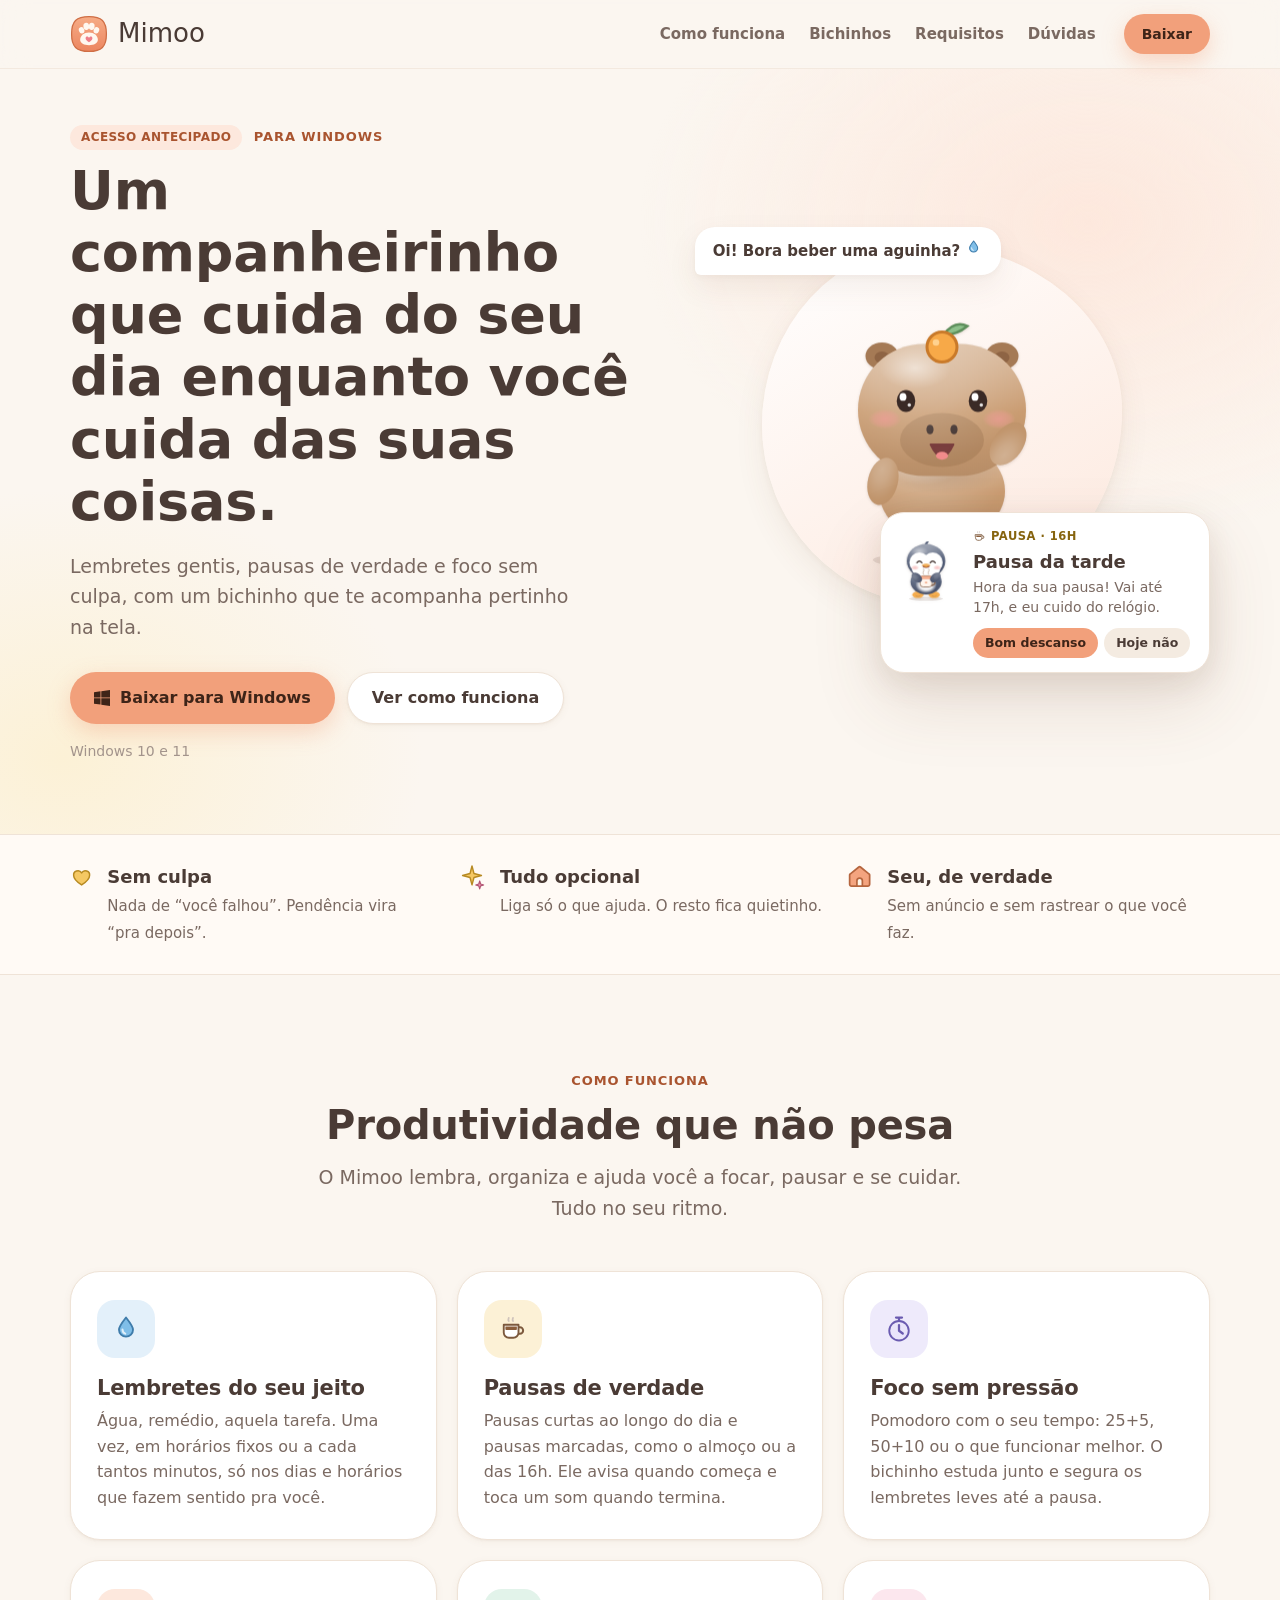
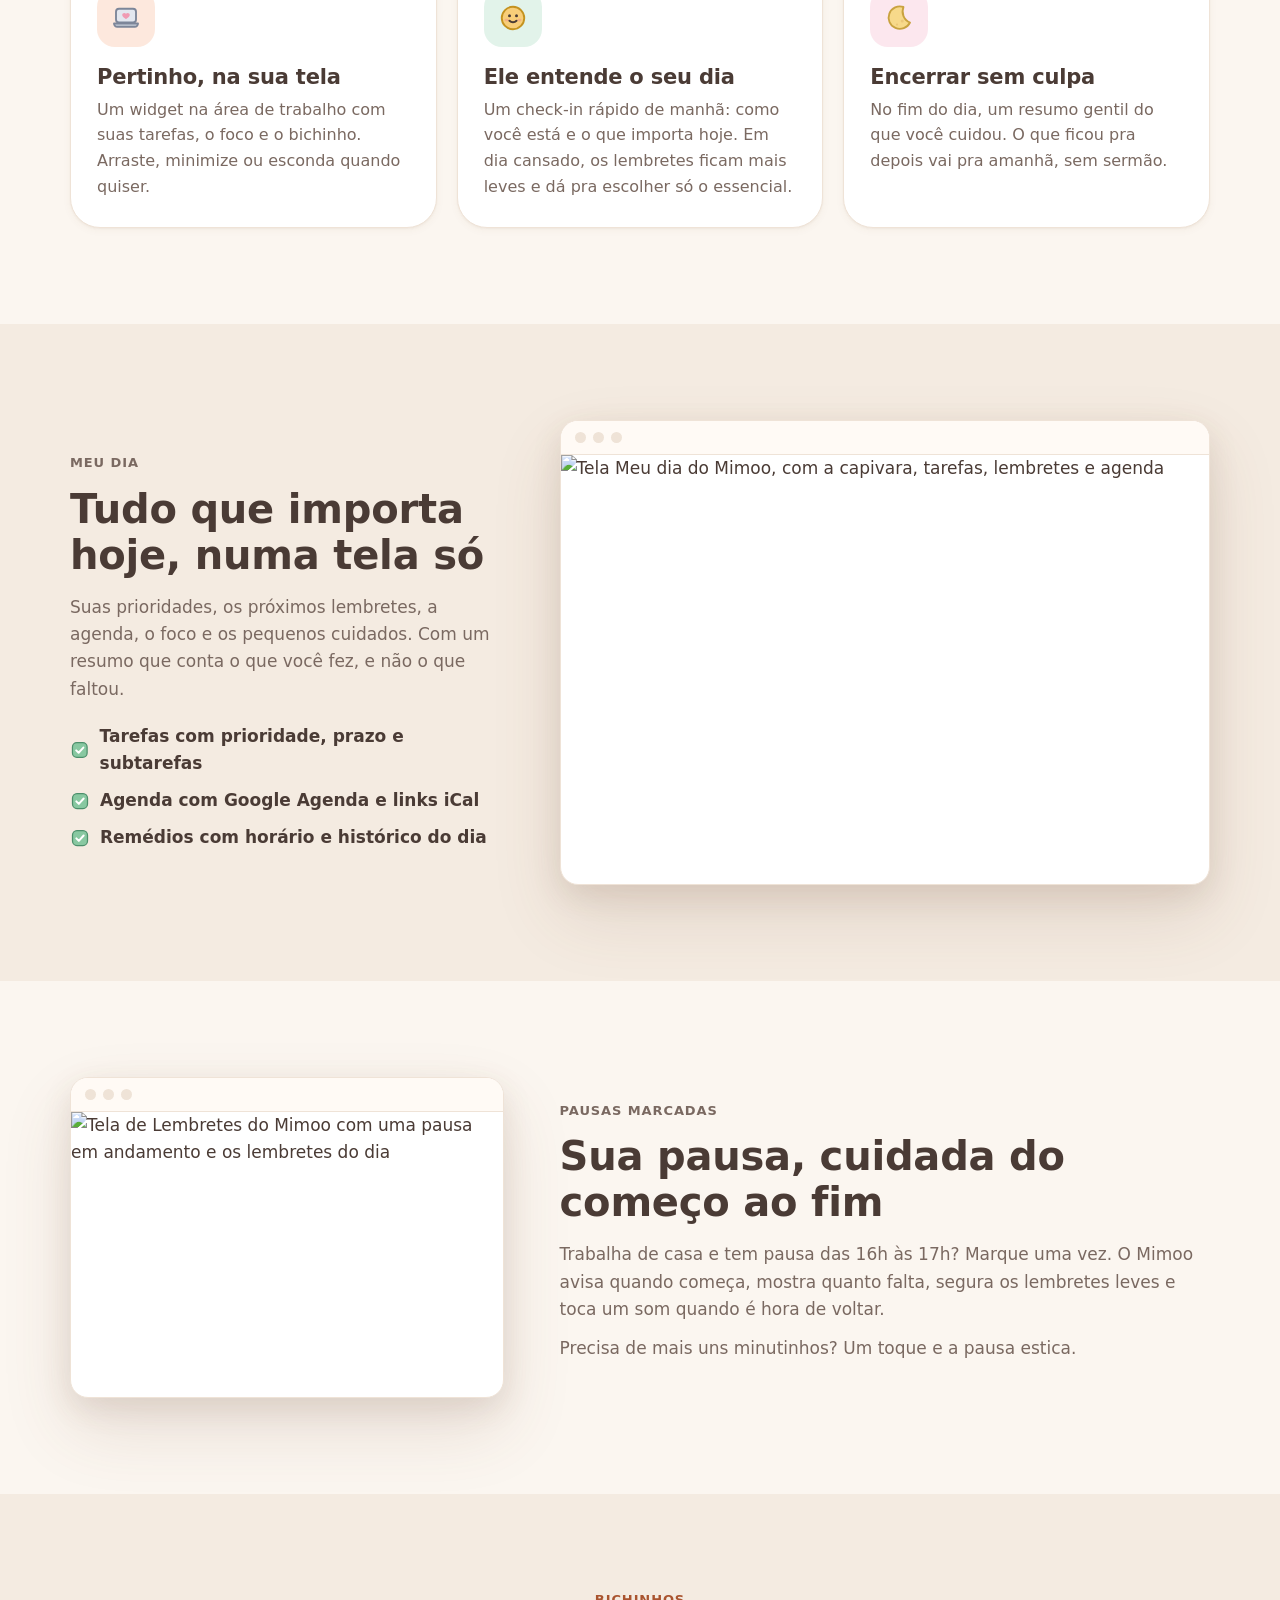
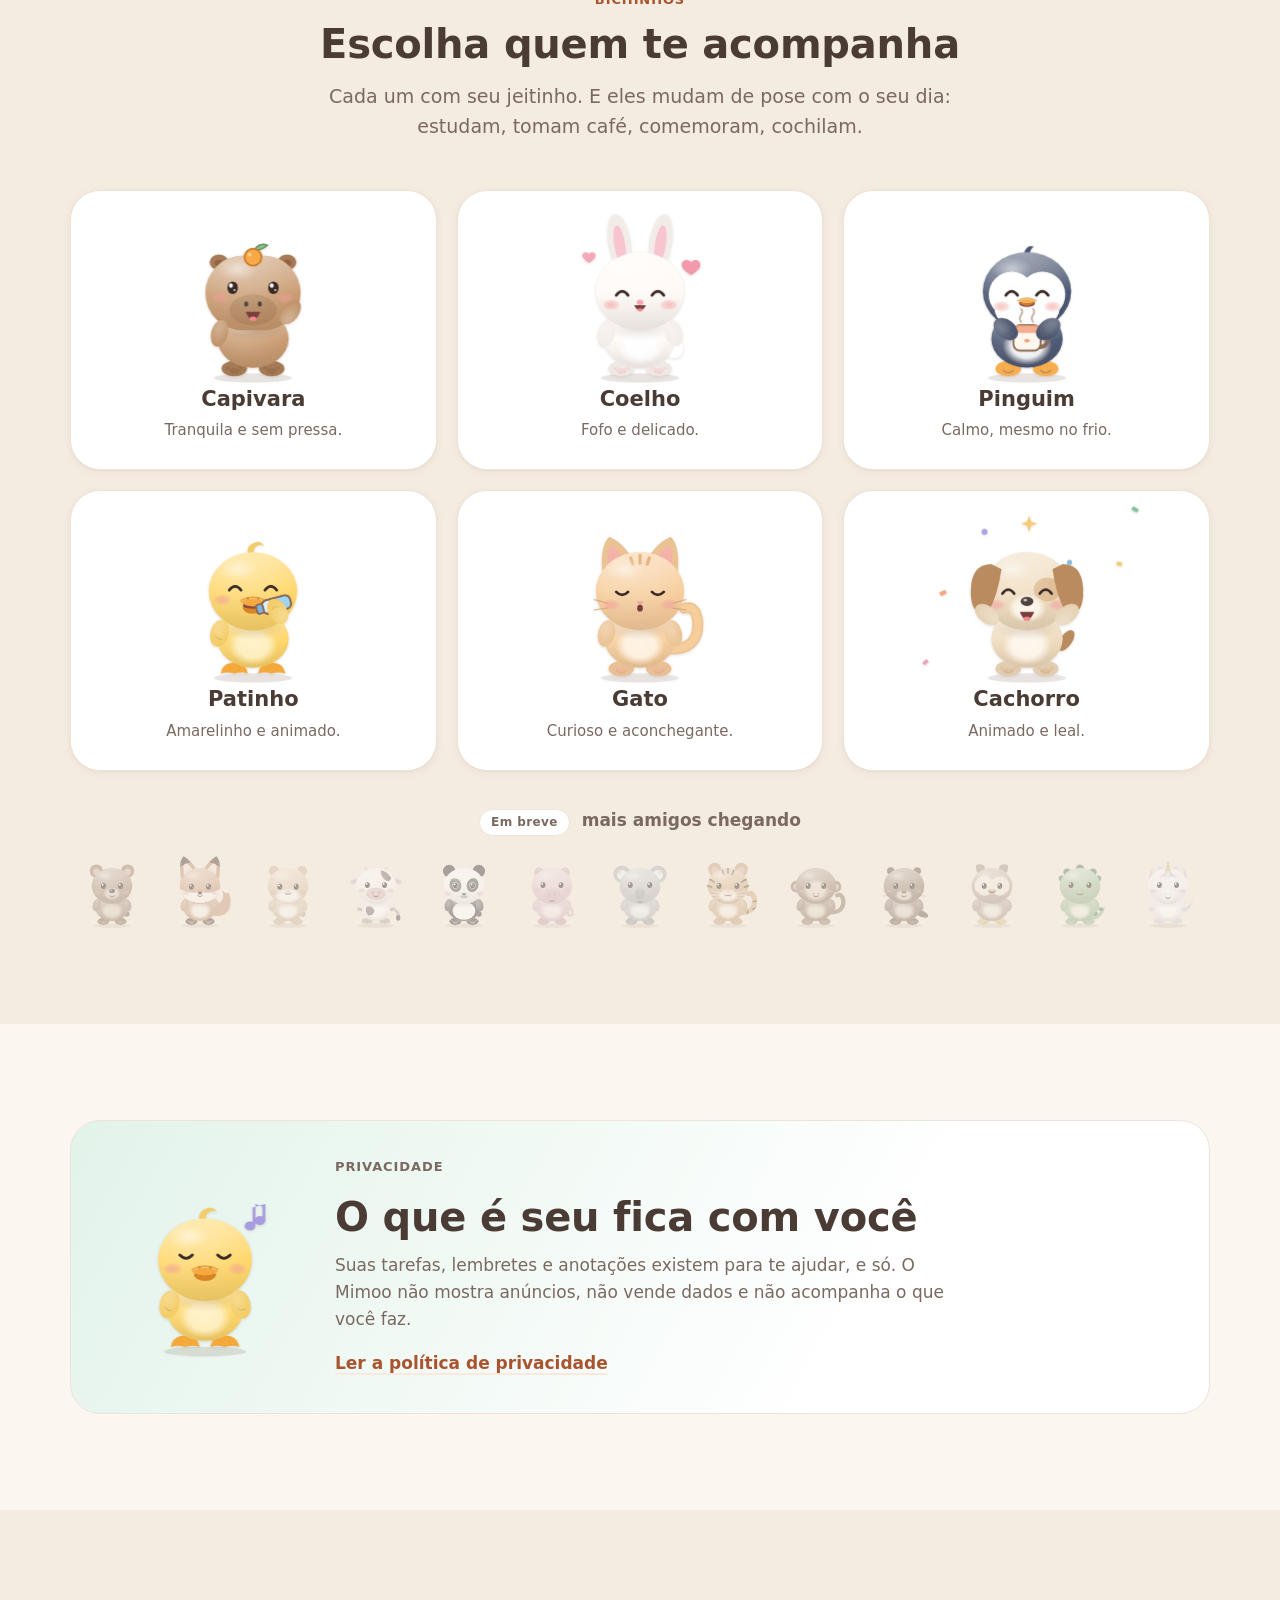
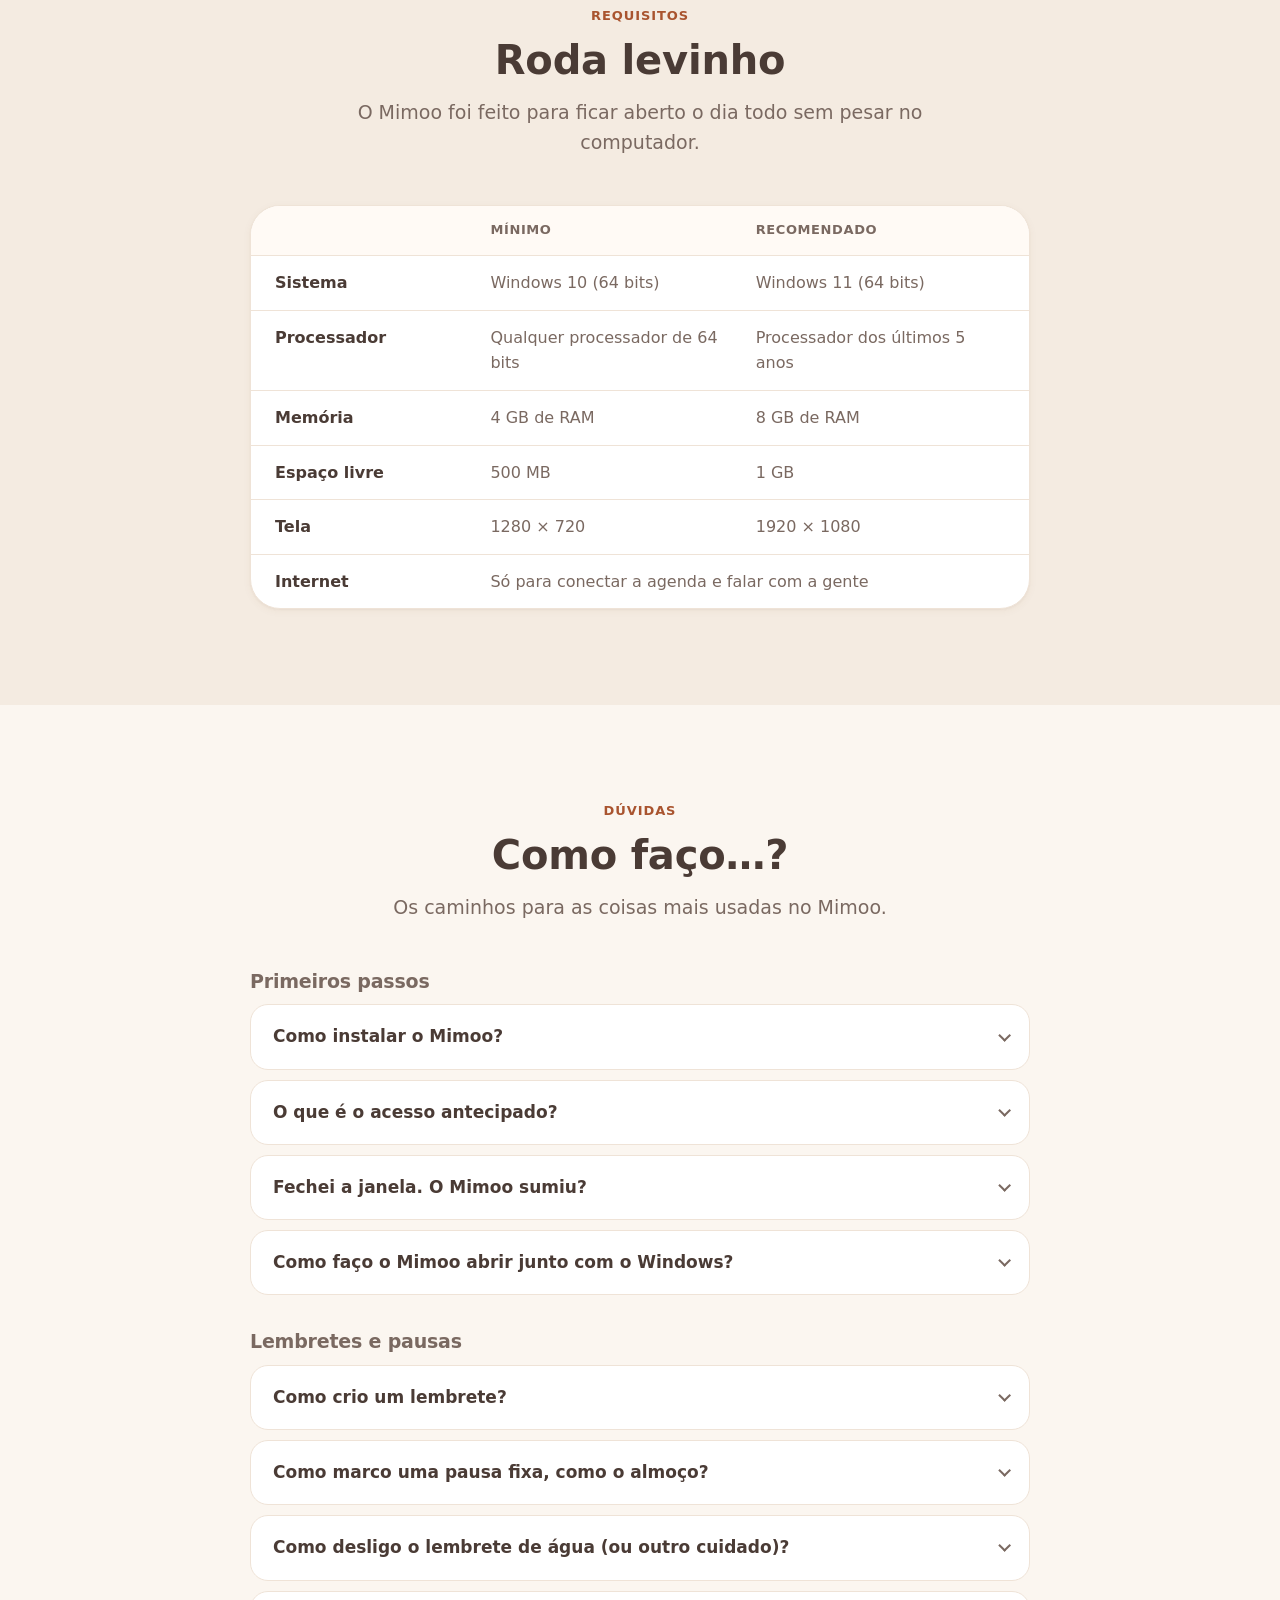
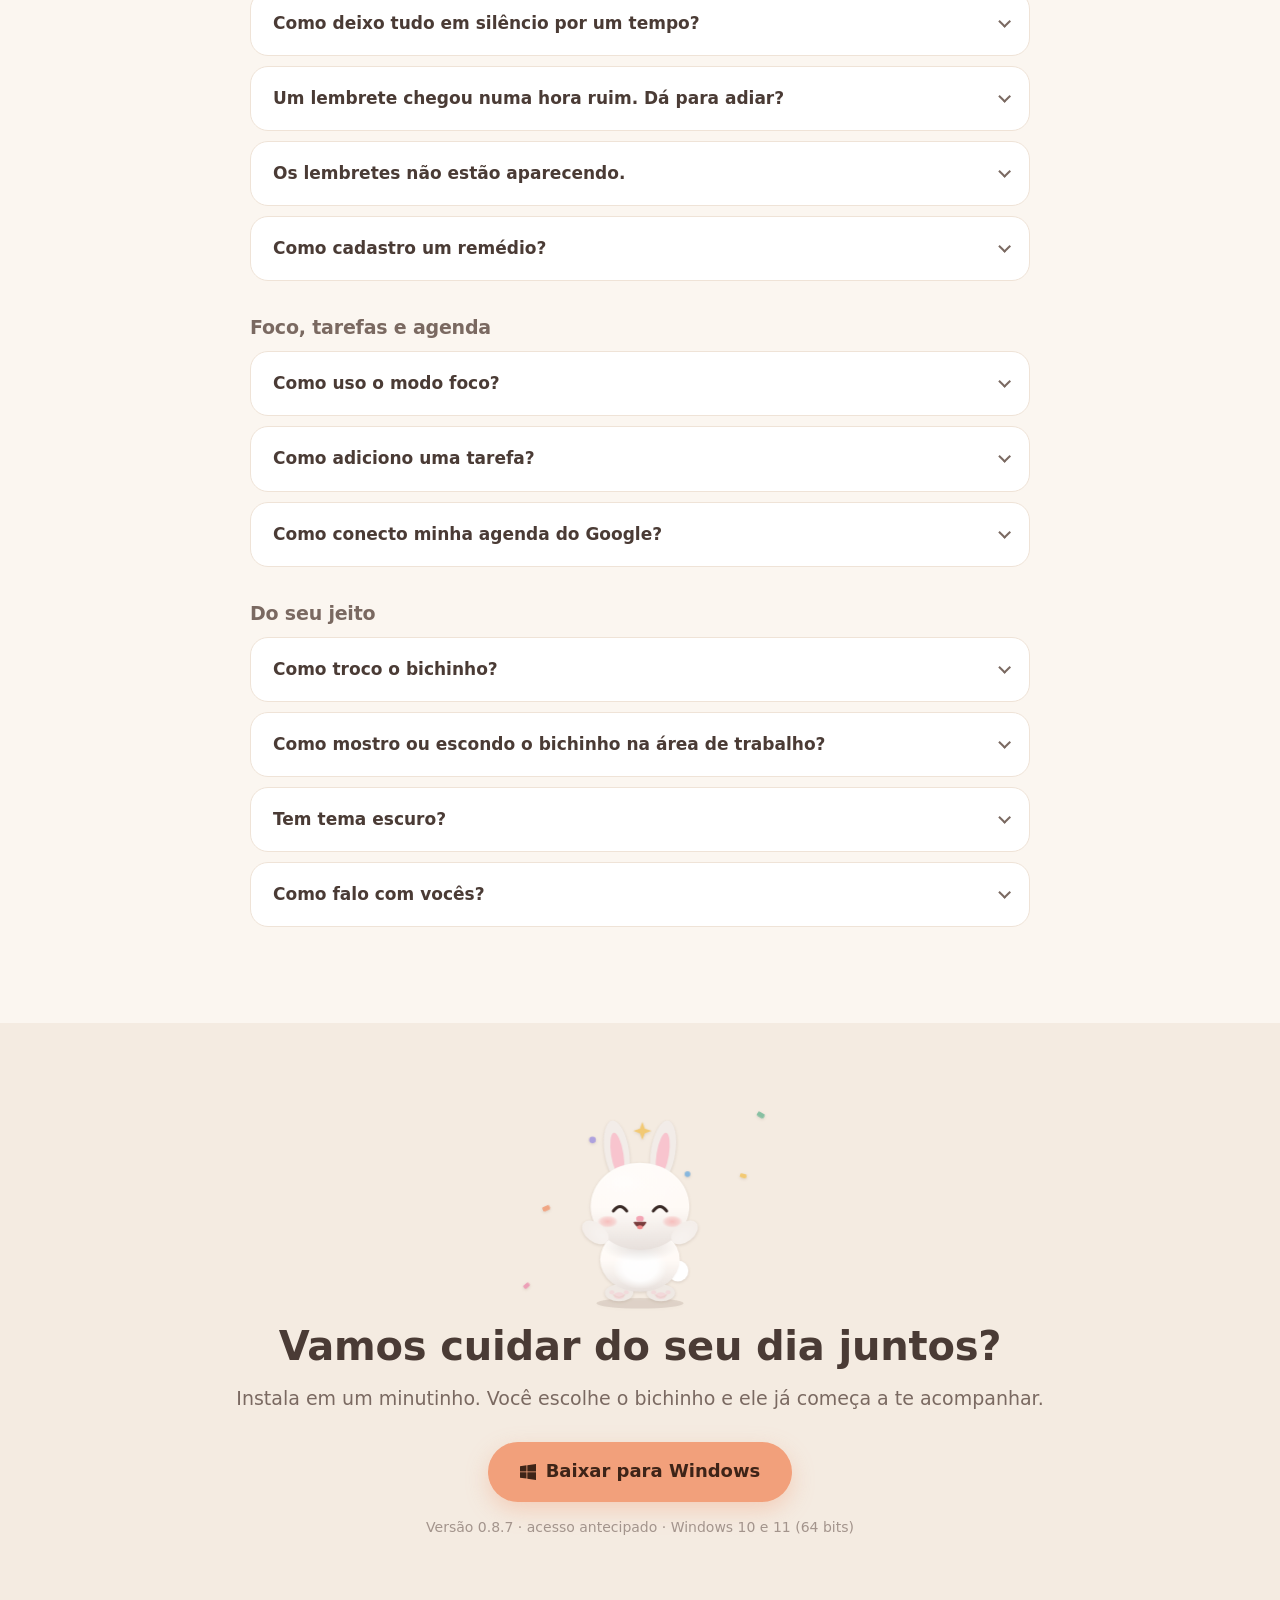
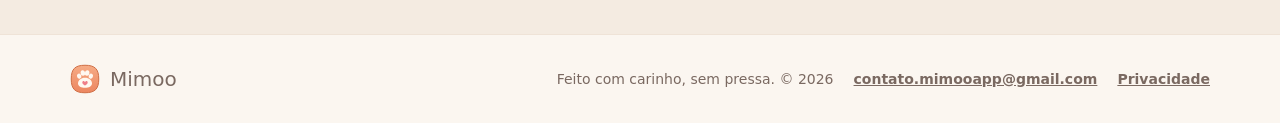
==== commit bcd5930d: "Site na versão 0.8.7 Co-Authored-By: Claude Opus 5 <noreply@anthropic.com>" ====
--- a/index.html
+++ b/index.html
@@ -42,7 +42,7 @@
     <path d="M51 66C51 61.5 55.5 59.5 58.5 62.5L60.5 64.5L62.5 62.5C65.5 59.5 70 61.5 70 66C70 70.5 64.5 74.5 60.5 77C56.5 74.5 51 70.5 51 66Z" fill="#ef7f89"/>
   </g>
 </svg>
-</span><span class="mimoo-wordmark">Mimoo</span></a><nav class="nav__links" aria-label="Seções"><a href="#como-funciona">Como funciona</a><a href="#bichinhos">Bichinhos</a><a href="#requisitos">Requisitos</a><a href="#duvidas">Dúvidas</a></nav><a class="btn btn--primary btn--small" href="https://github.com/mimoo-app/mimoo-site/releases/download/v0.8.6/Mimoo-Setup-0.8.6.exe">Baixar</a></div></header><main><section class="hero"><div class="wrap hero__grid"><div class="hero__copy"><p class="eyebrow"><span class="pill">Acesso antecipado</span> para Windows</p><h1>Um companheirinho que cuida do seu dia enquanto você cuida das suas coisas.</h1><p class="lead">Lembretes gentis, pausas de verdade e foco sem culpa, com um bichinho que te acompanha pertinho na tela.</p><div class="hero__cta"><a class="btn btn--primary" href="https://github.com/mimoo-app/mimoo-site/releases/download/v0.8.6/Mimoo-Setup-0.8.6.exe"><svg viewBox="0 0 16 16" width="16" height="16" aria-hidden="true"><path fill="currentColor" d="M0 2.2 6.5 1.3v6.2H0zm7.3-1 8.7-1.2v7.5H7.3zM0 8.3h6.5v6.3L0 13.7zm7.3 0H16V16l-8.7-1.2z"></path></svg>Baixar para Windows</a><a class="btn btn--ghost" href="#como-funciona">Ver como funciona</a></div><p class="fine">Windows 10 e 11</p></div><div class="hero__scene" aria-hidden="true"><div class="scene__blob"></div><div class="scene__bubble"><span>Oi! Bora beber uma aguinha? <svg class="mimoo-icon icon-inline" width="1.15em" height="1.15em" viewBox="0 0 24 24" fill="none" aria-hidden="true"><path d="M12 2.8c3.4 4.3 5.6 7 5.6 9.7a5.6 5.6 0 1 1-11.2 0c0-2.7 2.2-5.4 5.6-9.7z" fill="#7FBEE8" stroke="#3F7CAA" stroke-width="1.5" stroke-linejoin="round" stroke-linecap="round"></path><path d="M9.2 12.4c0 1.6.9 2.8 2.2 3.3" fill="none" stroke="#FFFFFF" stroke-width="1.6" stroke-linejoin="round" stroke-linecap="round" opacity="0.75"></path></svg></span></div><svg class="mascot  scene__mascot" data-motion="breathe" data-arms="wave" data-mouth="open" data-species="capybara" viewBox="0 0 200 200" width="300" height="300" role="img" aria-label="Capivara acenando"><defs><radialGradient id="shade-_R_s6_" cx="38%" cy="26%" r="115%"><stop offset="0%" stop-color="#fff" stop-opacity="0.26"></stop><stop offset="22%" stop-color="#fff" stop-opacity="0.19"></stop><stop offset="42%" stop-color="#fff" stop-opacity="0.08"></stop><stop offset="56%" stop-color="#fff" stop-opacity="0.01"></stop><stop offset="64%" stop-color="#9A7452" stop-opacity="0.01"></stop><stop offset="80%" stop-color="#9A7452" stop-opacity="0.09"></stop><stop offset="100%" stop-color="#9A7452" stop-opacity="0.2"></stop></radialGradient><linearGradient id="body-_R_s6_" x1="0" y1="0" x2="0" y2="1"><stop offset="0%" stop-color="#dbbda1"></stop><stop offset="52%" stop-color="#C99B70"></stop><stop offset="100%" stop-color="#b88e68"></stop></linearGradient><radialGradient id="contact-_R_s6_"><stop offset="0%" stop-color="#906f55" stop-opacity="0.34"></stop><stop offset="60%" stop-color="#906f55" stop-opacity="0.14"></stop><stop offset="100%" stop-color="#906f55" stop-opacity="0"></stop></radialGradient><radialGradient id="soft-_R_s6_"><stop offset="0%" stop-color="#DDB892" stop-opacity="0.98"></stop><stop offset="62%" stop-color="#DDB892" stop-opacity="0.9"></stop><stop offset="100%" stop-color="#DDB892" stop-opacity="0"></stop></radialGradient><radialGradient id="sheen-_R_s6_" cx="50%" cy="50%" r="50%"><stop offset="0%" stop-color="#ffffff" stop-opacity="0.5"></stop><stop offset="70%" stop-color="#ffffff" stop-opacity="0.14"></stop><stop offset="100%" stop-color="#ffffff" stop-opacity="0"></stop></radialGradient><radialGradient id="blush-_R_s6_"><stop offset="0%" stop-color="#F59C9C" stop-opacity="0.6"></stop><stop offset="65%" stop-color="#F59C9C" stop-opacity="0.34"></stop><stop offset="100%" stop-color="#F59C9C" stop-opacity="0"></stop></radialGradient></defs><ellipse class="m-shadow" cx="100" cy="194" rx="46" ry="5.5" fill="#5A3E2B" opacity="0.12"></ellipse><g class="m-figure"><g class="m-body"><g class="m-foot m-foot--l"><ellipse cx="78" cy="183" rx="15" ry="9" fill="#A57A55"></ellipse><ellipse cx="78" cy="186" rx="5.6" ry="3.6" fill="#8E6444" opacity="0.45"></ellipse><ellipse cx="70.4" cy="182.5" rx="2.6" ry="2.1" fill="#8E6444" opacity="0.4"></ellipse><ellipse cx="85.6" cy="182.5" rx="2.6" ry="2.1" fill="#8E6444" opacity="0.4"></ellipse><path d="M72 185 q2.7 2.8 6 2.8 q3.3 0 6 -2.8" fill="none" stroke="#9A7452" stroke-width="1.3" stroke-linecap="round" opacity="0.4"></path></g><g class="m-foot m-foot--r"><ellipse cx="122" cy="183" rx="15" ry="9" fill="#A57A55"></ellipse><ellipse cx="122" cy="186" rx="5.6" ry="3.6" fill="#8E6444" opacity="0.45"></ellipse><ellipse cx="114.4" cy="182.5" rx="2.6" ry="2.1" fill="#8E6444" opacity="0.4"></ellipse><ellipse cx="129.6" cy="182.5" rx="2.6" ry="2.1" fill="#8E6444" opacity="0.4"></ellipse><path d="M116 185 q2.7 2.8 6 2.8 q3.3 0 6 -2.8" fill="none" stroke="#9A7452" stroke-width="1.3" stroke-linecap="round" opacity="0.4"></path></g><ellipse cx="100" cy="148" rx="42" ry="34" fill="url(#body-_R_s6_)"></ellipse><ellipse cx="100" cy="148" rx="42" ry="34" fill="url(#shade-_R_s6_)"></ellipse><ellipse cx="88" cy="130" rx="26" ry="14" fill="url(#sheen-_R_s6_)"></ellipse><ellipse cx="100" cy="134" rx="40" ry="16" fill="url(#contact-_R_s6_)"></ellipse><g class="m-head"><ellipse cx="60" cy="58" rx="11" ry="9" fill="#A57A55"></ellipse><ellipse cx="60" cy="59" rx="5" ry="4" fill="#8E6444"></ellipse><g transform="matrix(-1 0 0 1 200 0)"><ellipse cx="60" cy="58" rx="11" ry="9" fill="#A57A55"></ellipse><ellipse cx="60" cy="59" rx="5" ry="4" fill="#8E6444"></ellipse></g><rect x="44" y="50" width="112" height="88" rx="44" fill="url(#body-_R_s6_)"></rect><ellipse cx="100" cy="114" rx="28" ry="18" fill="#A57A55" opacity="0.55"></ellipse><ellipse cx="92" cy="107" rx="2.4" ry="3.2" fill="#3A2A26"></ellipse><ellipse cx="108" cy="107" rx="2.4" ry="3.2" fill="#3A2A26"></ellipse><rect x="44" y="50" width="112" height="88" rx="44" fill="url(#shade-_R_s6_)"></rect><ellipse cx="82" cy="66" rx="24" ry="14" fill="url(#sheen-_R_s6_)"></ellipse><g class="m-yuzu"><path d="M101 44 Q108 34 117 38 Q110 44 101 44 Z" fill="#8CC08A" stroke="#5E8F5C" stroke-width="1.6"></path><circle cx="100" cy="52" r="10" fill="#F7A948" stroke="#C97A2A" stroke-width="2"></circle><circle cx="96" cy="49" r="2.2" fill="#FFD28F"></circle></g><g class="m-blush" fill="url(#blush-_R_s6_)"><ellipse cx="62" cy="100" rx="11" ry="6.6"></ellipse><ellipse cx="138" cy="100" rx="11" ry="6.6"></ellipse></g><g class="m-eyes m-eyes--open"><g transform="translate(76 88)"><ellipse rx="6.2" ry="7.3" fill="#3A2A26"></ellipse><ellipse cx="-2" cy="-2.7" rx="2.3" ry="2.6" fill="#fff"></ellipse><circle cx="2.2" cy="2.7" r="1.15" fill="#fff" opacity="0.85"></circle></g><g transform="translate(124 88)"><ellipse rx="6.2" ry="7.3" fill="#3A2A26"></ellipse><ellipse cx="-2" cy="-2.7" rx="2.3" ry="2.6" fill="#fff"></ellipse><circle cx="2.2" cy="2.7" r="1.15" fill="#fff" opacity="0.85"></circle></g></g><g transform="translate(0 8)"><path d="M92.5 109 Q100 125 107.5 109 Z" fill="#7A3E3E" stroke="#7A3E3E" stroke-width="1.5" stroke-linejoin="round"></path><ellipse cx="100" cy="116.5" rx="4" ry="2.6" fill="#F28B8B"></ellipse></g></g></g><g class="m-arms" style="--arm-l:14deg;--arm-r:-145deg"><g class="m-arm m-arm--l"><ellipse cx="64" cy="142" rx="10" ry="16" fill="#c1956c"></ellipse><ellipse cx="64" cy="142" rx="10" ry="16" fill="url(#shade-_R_s6_)"></ellipse></g><g class="m-arm m-arm--r"><ellipse cx="136" cy="142" rx="10" ry="16" fill="#c1956c"></ellipse><ellipse cx="136" cy="142" rx="10" ry="16" fill="url(#shade-_R_s6_)"></ellipse></g></g></g></svg><div class="toast-mock"><svg class="mascot  " data-motion="breathe" data-arms="hold" data-mouth="smile" data-species="penguin" viewBox="0 0 200 200" width="74" height="74" role="img" aria-label="Pinguim tomando café"><defs><radialGradient id="shade-_R_346_" cx="38%" cy="26%" r="115%"><stop offset="0%" stop-color="#fff" stop-opacity="0.26"></stop><stop offset="22%" stop-color="#fff" stop-opacity="0.19"></stop><stop offset="42%" stop-color="#fff" stop-opacity="0.08"></stop><stop offset="56%" stop-color="#fff" stop-opacity="0.01"></stop><stop offset="64%" stop-color="#39435C" stop-opacity="0.01"></stop><stop offset="80%" stop-color="#39435C" stop-opacity="0.09"></stop><stop offset="100%" stop-color="#39435C" stop-opacity="0.2"></stop></radialGradient><linearGradient id="body-_R_346_" x1="0" y1="0" x2="0" y2="1"><stop offset="0%" stop-color="#8890a2"></stop><stop offset="52%" stop-color="#4B5772"></stop><stop offset="100%" stop-color="#4b536a"></stop></linearGradient><radialGradient id="contact-_R_346_"><stop offset="0%" stop-color="#4b4a56" stop-opacity="0.34"></stop><stop offset="60%" stop-color="#4b4a56" stop-opacity="0.14"></stop><stop offset="100%" stop-color="#4b4a56" stop-opacity="0"></stop></radialGradient><radialGradient id="soft-_R_346_"><stop offset="0%" stop-color="#FFFFFF" stop-opacity="0.98"></stop><stop offset="62%" stop-color="#FFFFFF" stop-opacity="0.9"></stop><stop offset="100%" stop-color="#FFFFFF" stop-opacity="0"></stop></radialGradient><radialGradient id="sheen-_R_346_" cx="50%" cy="50%" r="50%"><stop offset="0%" stop-color="#ffffff" stop-opacity="0.5"></stop><stop offset="70%" stop-color="#ffffff" stop-opacity="0.14"></stop><stop offset="100%" stop-color="#ffffff" stop-opacity="0"></stop></radialGradient><radialGradient id="blush-_R_346_"><stop offset="0%" stop-color="#F59C9C" stop-opacity="0.6"></stop><stop offset="65%" stop-color="#F59C9C" stop-opacity="0.34"></stop><stop offset="100%" stop-color="#F59C9C" stop-opacity="0"></stop></radialGradient></defs><ellipse class="m-shadow" cx="100" cy="194" rx="46" ry="5.5" fill="#5A3E2B" opacity="0.12"></ellipse><g class="m-figure"><g class="m-body"><g class="m-foot m-foot--l"><ellipse cx="78" cy="183" rx="15" ry="9" fill="#F6AE4F"></ellipse><ellipse cx="78" cy="186" rx="5.6" ry="3.6" fill="#F6AE4F" opacity="0.45"></ellipse><ellipse cx="70.4" cy="182.5" rx="2.6" ry="2.1" fill="#F6AE4F" opacity="0.4"></ellipse><ellipse cx="85.6" cy="182.5" rx="2.6" ry="2.1" fill="#F6AE4F" opacity="0.4"></ellipse><path d="M72 185 q2.7 2.8 6 2.8 q3.3 0 6 -2.8" fill="none" stroke="#39435C" stroke-width="1.3" stroke-linecap="round" opacity="0.4"></path></g><g class="m-foot m-foot--r"><ellipse cx="122" cy="183" rx="15" ry="9" fill="#F6AE4F"></ellipse><ellipse cx="122" cy="186" rx="5.6" ry="3.6" fill="#F6AE4F" opacity="0.45"></ellipse><ellipse cx="114.4" cy="182.5" rx="2.6" ry="2.1" fill="#F6AE4F" opacity="0.4"></ellipse><ellipse cx="129.6" cy="182.5" rx="2.6" ry="2.1" fill="#F6AE4F" opacity="0.4"></ellipse><path d="M116 185 q2.7 2.8 6 2.8 q3.3 0 6 -2.8" fill="none" stroke="#39435C" stroke-width="1.3" stroke-linecap="round" opacity="0.4"></path></g><ellipse cx="100" cy="148" rx="42" ry="34" fill="url(#body-_R_346_)"></ellipse><ellipse cx="100" cy="156" rx="29" ry="23" fill="url(#soft-_R_346_)"></ellipse><ellipse cx="100" cy="148" rx="42" ry="34" fill="url(#shade-_R_346_)"></ellipse><ellipse cx="88" cy="130" rx="26" ry="14" fill="url(#sheen-_R_346_)"></ellipse><ellipse cx="100" cy="134" rx="40" ry="16" fill="url(#contact-_R_346_)"></ellipse><g class="m-head"><path d="M96 48 Q100 36 108 40 Q102 44 104 50 Z" fill="#4B5772"></path><ellipse cx="100" cy="92" rx="52" ry="46" fill="url(#body-_R_346_)"></ellipse><circle cx="82" cy="96" r="27" fill="#FFFFFF"></circle><circle cx="118" cy="96" r="27" fill="#FFFFFF"></circle><ellipse cx="100" cy="114" rx="38" ry="22" fill="#FFFFFF"></ellipse><ellipse cx="100" cy="92" rx="52" ry="46" fill="url(#shade-_R_346_)"></ellipse><ellipse cx="82" cy="66" rx="24" ry="14" fill="url(#sheen-_R_346_)"></ellipse><g class="m-beak" style="--beak-open:0px"><ellipse cx="100" cy="106" rx="9.5" ry="4.5" fill="#8A4A48"></ellipse><path d="M88 103 Q100 95.5 112 103 Q100 109.5 88 103 Z" fill="#F6AE4F"></path><path d="M89 103.5 Q100 96.5 111 103.5" fill="none" stroke="#C9822F" stroke-width="1.5" stroke-linecap="round" opacity="0.45"></path><path d="M90 103.6 Q100 98 110 103.6" fill="none" stroke="#fff" stroke-width="1.6" stroke-linecap="round" opacity="0.35"></path><path class="m-beak-lower" d="M90 104.5 Q100 109 110 104.5 Q100 113.5 90 104.5 Z" fill="#D5842B"></path></g><g class="m-blush" fill="url(#blush-_R_346_)"><ellipse cx="70" cy="110" rx="11" ry="6.6"></ellipse><ellipse cx="130" cy="110" rx="11" ry="6.6"></ellipse></g><g class="m-eyes m-eyes--happy"><path transform="translate(82 94)" d="M-7 2.8 Q0 -6.6 7 2.8" fill="none" stroke="#3A2A26" stroke-width="3.2" stroke-linecap="round"></path><path transform="translate(118 94)" d="M-7 2.8 Q0 -6.6 7 2.8" fill="none" stroke="#3A2A26" stroke-width="3.2" stroke-linecap="round"></path></g></g></g><g class="m-prop"><path d="M112 140 q12 0 12 9 q0 9 -12 9" fill="none" stroke="#8A6A55" stroke-width="4.5"></path><rect x="84" y="132" width="32" height="30" rx="8" fill="#FFF6EE" stroke="#8A6A55" stroke-width="2.2" stroke-linejoin="round"></rect><rect x="84" y="132" width="32" height="9" rx="4" fill="#F2A07B" opacity="0.85"></rect><path d="M96 150 q4 -4 8 0 q-4 5 -8 0 z" fill="#F2A07B"></path><g class="m-steam" fill="none" stroke="#C9B7AA" stroke-width="2.4" stroke-linecap="round"><path d="M93 128 q-3 -4 0 -8 q3 -4 0 -7"></path><path d="M107 128 q-3 -4 0 -8 q3 -4 0 -7"></path></g></g><g class="m-arms" style="--arm-l:-52deg;--arm-r:52deg"><g class="m-arm m-arm--l"><ellipse cx="64" cy="142" rx="11" ry="16" fill="#4b556e"></ellipse><ellipse cx="64" cy="142" rx="11" ry="16" fill="url(#shade-_R_346_)"></ellipse><path d="M60 146 q4 4 8 2" fill="none" stroke="#4b4a56" stroke-width="1.3" stroke-linecap="round" opacity="0.35"></path></g><g class="m-arm m-arm--r"><ellipse cx="136" cy="142" rx="11" ry="16" fill="#4b556e"></ellipse><ellipse cx="136" cy="142" rx="11" ry="16" fill="url(#shade-_R_346_)"></ellipse><path d="M132 146 q4 4 8 2" fill="none" stroke="#4b4a56" stroke-width="1.3" stroke-linecap="round" opacity="0.35"></path></g></g></g></svg><div class="toast-mock__body"><p class="toast-mock__kind"><svg class="mimoo-icon" width="13" height="13" viewBox="0 0 24 24" fill="none" aria-hidden="true"><path d="M16.2 10.6h1.3a2.6 2.6 0 0 1 0 5.2h-1.3" fill="none" stroke="#7C593D" stroke-width="1.6" stroke-linejoin="round" stroke-linecap="round"></path><path d="M4.6 8.6h11.8v6.2a4.2 4.2 0 0 1-4.2 4.2H8.8a4.2 4.2 0 0 1-4.2-4.2z" fill="#FFFFFF" stroke="#7C593D" stroke-width="1.5" stroke-linejoin="round" stroke-linecap="round"></path><path d="M5.9 10h9.2v1.9c0 .5-.4.9-.9.9H6.8c-.5 0-.9-.4-.9-.9z" fill="#8B5E3C"></path><path d="M8.6 5.6c-.8-.9 0-1.7 0-2.6M12 5.6c-.8-.9 0-1.7 0-2.6" fill="none" stroke="#CFC3BB" stroke-width="1.4" stroke-linejoin="round" stroke-linecap="round"></path></svg> Pausa · 16h</p><p class="toast-mock__title">Pausa da tarde</p><p class="toast-mock__text">Hora da sua pausa! Vai até 17h, e eu cuido do relógio.</p><div class="toast-mock__actions"><span class="mini-btn mini-btn--primary">Bom descanso</span><span class="mini-btn">Hoje não</span></div></div></div></div></div></section><section class="principles"><div class="wrap principles__row"><div><svg class="mimoo-icon" width="28" height="28" viewBox="0 0 24 24" fill="none" aria-hidden="true"><path d="M12 20.2c-5-3.4-8.2-6-8.2-9.6A4.4 4.4 0 0 1 12 7.8a4.4 4.4 0 0 1 8.2 2.8c0 3.6-3.2 6.2-8.2 9.6z" fill="#F5C863" stroke="#B78A22" stroke-width="1.5" stroke-linejoin="round" stroke-linecap="round"></path></svg><div><strong>Sem culpa</strong><span>Nada de “você falhou”. Pendência vira “pra depois”.</span></div></div><div><svg class="mimoo-icon" width="28" height="28" viewBox="0 0 24 24" fill="none" aria-hidden="true"><path d="M12 2.6 13.7 9l6.4 1.7-6.4 1.7-1.7 6.4-1.7-6.4L3.9 10.7 10.3 9z" fill="#F5C863" stroke="#B78A22" stroke-width="1.2" stroke-linejoin="round" stroke-linecap="round"></path><path d="m18.6 15.4.8 2.6 2.6.8-2.6.8-.8 2.6-.8-2.6-2.6-.8 2.6-.8z" fill="#F09BB3" stroke="#B15473" stroke-width="1" stroke-linejoin="round" stroke-linecap="round"></path></svg><div><strong>Tudo opcional</strong><span>Liga só o que ajuda. O resto fica quietinho.</span></div></div><div><svg class="mimoo-icon" width="28" height="28" viewBox="0 0 24 24" fill="none" aria-hidden="true"><path d="M11.3 3.2 3.6 9.4a1 1 0 0 0-.4.8v8.2a1.6 1.6 0 0 0 1.6 1.6h14.4a1.6 1.6 0 0 0 1.6-1.6v-8.2a1 1 0 0 0-.4-.8l-7.7-6.2a1.1 1.1 0 0 0-1.4 0z" fill="#F4A47F" stroke="#B5653E" stroke-width="1.5" stroke-linejoin="round" stroke-linecap="round"></path><path d="M9.6 20v-4.6a2.4 2.4 0 0 1 4.8 0V20z" fill="#FFF6EA" stroke="#B5653E" stroke-width="1.5" stroke-linejoin="round" stroke-linecap="round"></path></svg><div><strong>Seu, de verdade</strong><span>Sem anúncio e sem rastrear o que você faz.</span></div></div></div></section><section class="section" id="como-funciona"><div class="wrap"><header class="section__head"><p class="eyebrow">Como funciona</p><h2>Produtividade que não pesa</h2><p class="lead">O Mimoo lembra, organiza e ajuda você a focar, pausar e se cuidar. Tudo no seu ritmo.</p></header><div class="features"><article class="feature tint-sky"><span class="feature__icon"><svg class="mimoo-icon" width="30" height="30" viewBox="0 0 24 24" fill="none" aria-hidden="true"><path d="M12 2.8c3.4 4.3 5.6 7 5.6 9.7a5.6 5.6 0 1 1-11.2 0c0-2.7 2.2-5.4 5.6-9.7z" fill="#7FBEE8" stroke="#3F7CAA" stroke-width="1.5" stroke-linejoin="round" stroke-linecap="round"></path><path d="M9.2 12.4c0 1.6.9 2.8 2.2 3.3" fill="none" stroke="#FFFFFF" stroke-width="1.6" stroke-linejoin="round" stroke-linecap="round" opacity="0.75"></path></svg></span><h3>Lembretes do seu jeito</h3><p>Água, remédio, aquela tarefa. Uma vez, em horários fixos ou a cada tantos minutos, só nos dias e horários que fazem sentido pra você.</p></article><article class="feature tint-butter"><span class="feature__icon"><svg class="mimoo-icon" width="30" height="30" viewBox="0 0 24 24" fill="none" aria-hidden="true"><path d="M16.2 10.6h1.3a2.6 2.6 0 0 1 0 5.2h-1.3" fill="none" stroke="#7C593D" stroke-width="1.6" stroke-linejoin="round" stroke-linecap="round"></path><path d="M4.6 8.6h11.8v6.2a4.2 4.2 0 0 1-4.2 4.2H8.8a4.2 4.2 0 0 1-4.2-4.2z" fill="#FFFFFF" stroke="#7C593D" stroke-width="1.5" stroke-linejoin="round" stroke-linecap="round"></path><path d="M5.9 10h9.2v1.9c0 .5-.4.9-.9.9H6.8c-.5 0-.9-.4-.9-.9z" fill="#8B5E3C"></path><path d="M8.6 5.6c-.8-.9 0-1.7 0-2.6M12 5.6c-.8-.9 0-1.7 0-2.6" fill="none" stroke="#CFC3BB" stroke-width="1.4" stroke-linejoin="round" stroke-linecap="round"></path></svg></span><h3>Pausas de verdade</h3><p>Pausas curtas ao longo do dia e pausas marcadas, como o almoço ou a das 16h. Ele avisa quando começa e toca um som quando termina.</p></article><article class="feature tint-lavender"><span class="feature__icon"><svg class="mimoo-icon" width="30" height="30" viewBox="0 0 24 24" fill="none" aria-hidden="true"><path d="M9.6 2.8h4.8M12 2.8v2.4" fill="none" stroke="#6A5BB0" stroke-width="1.8" stroke-linejoin="round" stroke-linecap="round"></path><circle cx="12" cy="13.4" r="7.8" fill="#E9E4FA" stroke="#6A5BB0" stroke-width="1.5" stroke-linejoin="round" stroke-linecap="round"></circle><path d="M12 8.8v4.6l3 2.2" fill="none" stroke="#6A5BB0" stroke-width="1.8" stroke-linejoin="round" stroke-linecap="round"></path></svg></span><h3>Foco sem pressão</h3><p>Pomodoro com o seu tempo: 25+5, 50+10 ou o que funcionar melhor. O bichinho estuda junto e segura os lembretes leves até a pausa.</p></article><article class="feature tint-peach"><span class="feature__icon"><svg class="mimoo-icon" width="30" height="30" viewBox="0 0 24 24" fill="none" aria-hidden="true"><rect x="4" y="4.6" width="16" height="11" rx="2.4" fill="#E3E7EF" stroke="#7D8699" stroke-width="1.5" stroke-linejoin="round" stroke-linecap="round"></rect><path d="M2.4 16.4h19.2a2.6 2.6 0 0 1-2.6 2.6H5a2.6 2.6 0 0 1-2.6-2.6z" fill="#C9CFDA" stroke="#7D8699" stroke-width="1.5" stroke-linejoin="round" stroke-linecap="round"></path><path d="M12 8.6c-1-1.2-3-.6-3 .9 0 1.6 3 3.2 3 3.2s3-1.6 3-3.2c0-1.5-2-2.1-3-.9z" fill="#F09BB3"></path></svg></span><h3>Pertinho, na sua tela</h3><p>Um widget na área de trabalho com suas tarefas, o foco e o bichinho. Arraste, minimize ou esconda quando quiser.</p></article><article class="feature tint-sage"><span class="feature__icon"><svg class="mimoo-icon" width="30" height="30" viewBox="0 0 24 24" fill="none" aria-hidden="true"><circle cx="12" cy="12" r="9" fill="#F8CE79" stroke="#C4921F" stroke-width="1.5" stroke-linejoin="round" stroke-linecap="round"></circle><circle cx="9.2" cy="10.2" r="1.2" fill="#4A3B35"></circle><circle cx="14.8" cy="10.2" r="1.2" fill="#4A3B35"></circle><ellipse cx="6.9" cy="13.6" rx="1.7" ry="1.1" fill="#F0918E" opacity="0.5"></ellipse><ellipse cx="17.1" cy="13.6" rx="1.7" ry="1.1" fill="#F0918E" opacity="0.5"></ellipse><path d="M9.2 14.2c1.6 1.6 4 1.6 5.6 0" fill="none" stroke="#4A3B35" stroke-width="1.6" stroke-linejoin="round" stroke-linecap="round"></path></svg></span><h3>Ele entende o seu dia</h3><p>Um check-in rápido de manhã: como você está e o que importa hoje. Em dia cansado, os lembretes ficam mais leves e dá pra escolher só o essencial.</p></article><article class="feature tint-rose"><span class="feature__icon"><svg class="mimoo-icon" width="30" height="30" viewBox="0 0 24 24" fill="none" aria-hidden="true"><path d="M15.6 3.2a9 9 0 1 0 5.2 12.4A9.4 9.4 0 0 1 15.6 3.2z" fill="#F7D98A" stroke="#C9A23F" stroke-width="1.5" stroke-linejoin="round" stroke-linecap="round"></path><circle cx="14.6" cy="14.4" r="1.2" fill="#E9C376" opacity="0.8"></circle><circle cx="10.4" cy="17.2" r="0.9" fill="#E9C376" opacity="0.8"></circle></svg></span><h3>Encerrar sem culpa</h3><p>No fim do dia, um resumo gentil do que você cuidou. O que ficou pra depois vai pra amanhã, sem sermão.</p></article></div></div></section><section class="section section--tinted"><div class="wrap showcase"><div class="showcase__copy"><p class="eyebrow">Meu dia</p><h2>Tudo que importa hoje, numa tela só</h2><p>Suas prioridades, os próximos lembretes, a agenda, o foco e os pequenos cuidados. Com um resumo que conta o que você fez, e não o que faltou.</p><ul class="checks"><li><svg class="mimoo-icon" width="20" height="20" viewBox="0 0 24 24" fill="none" aria-hidden="true"><rect x="3" y="3" width="18" height="18" rx="5.4" fill="#88C8A1" stroke="#4C8F6B" stroke-width="1.5" stroke-linejoin="round" stroke-linecap="round"></rect><path d="m7.6 12.4 3 3 5.8-6.4" fill="none" stroke="#FFFFFF" stroke-width="2.4" stroke-linejoin="round" stroke-linecap="round"></path></svg> Tarefas com prioridade, prazo e subtarefas</li><li><svg class="mimoo-icon" width="20" height="20" viewBox="0 0 24 24" fill="none" aria-hidden="true"><rect x="3" y="3" width="18" height="18" rx="5.4" fill="#88C8A1" stroke="#4C8F6B" stroke-width="1.5" stroke-linejoin="round" stroke-linecap="round"></rect><path d="m7.6 12.4 3 3 5.8-6.4" fill="none" stroke="#FFFFFF" stroke-width="2.4" stroke-linejoin="round" stroke-linecap="round"></path></svg> Agenda com Google Agenda e links iCal</li><li><svg class="mimoo-icon" width="20" height="20" viewBox="0 0 24 24" fill="none" aria-hidden="true"><rect x="3" y="3" width="18" height="18" rx="5.4" fill="#88C8A1" stroke="#4C8F6B" stroke-width="1.5" stroke-linejoin="round" stroke-linecap="round"></rect><path d="m7.6 12.4 3 3 5.8-6.4" fill="none" stroke="#FFFFFF" stroke-width="2.4" stroke-linejoin="round" stroke-linecap="round"></path></svg> Remédios com horário e histórico do dia</li></ul></div><figure class="window-frame"><div class="window-frame__bar"><i></i><i></i><i></i></div><img src="img/meu-dia.png" alt="Tela Meu dia do Mimoo, com a capivara, tarefas, lembretes e agenda" width="1180" height="780" loading="lazy"/></figure></div></section><section class="section"><div class="wrap showcase showcase--flip"><div class="showcase__copy"><p class="eyebrow">Pausas marcadas</p><h2>Sua pausa, cuidada do começo ao fim</h2><p>Trabalha de casa e tem pausa das 16h às 17h? Marque uma vez. O Mimoo avisa quando começa, mostra quanto falta, segura os lembretes leves e toca um som quando é hora de voltar.</p><p>Precisa de mais uns minutinhos? Um toque e a pausa estica.</p></div><figure class="window-frame"><div class="window-frame__bar"><i></i><i></i><i></i></div><img src="img/pausas.png" alt="Tela de Lembretes do Mimoo com uma pausa em andamento e os lembretes do dia" width="1180" height="780" loading="lazy"/></figure></div></section><section class="section section--tinted" id="bichinhos"><div class="wrap"><header class="section__head"><p class="eyebrow">Bichinhos</p><h2>Escolha quem te acompanha</h2><p class="lead">Cada um com seu jeitinho. E eles mudam de pose com o seu dia: estudam, tomam café, comemoram, cochilam.</p></header><div class="friends"><figure class="friend"><svg class="mascot  " data-motion="breathe" data-arms="wave" data-mouth="open" data-species="capybara" viewBox="0 0 200 200" width="170" height="170" role="img" aria-label="Capivara acenando"><defs><radialGradient id="shade-_R_2cq_" cx="38%" cy="26%" r="115%"><stop offset="0%" stop-color="#fff" stop-opacity="0.26"></stop><stop offset="22%" stop-color="#fff" stop-opacity="0.19"></stop><stop offset="42%" stop-color="#fff" stop-opacity="0.08"></stop><stop offset="56%" stop-color="#fff" stop-opacity="0.01"></stop><stop offset="64%" stop-color="#9A7452" stop-opacity="0.01"></stop><stop offset="80%" stop-color="#9A7452" stop-opacity="0.09"></stop><stop offset="100%" stop-color="#9A7452" stop-opacity="0.2"></stop></radialGradient><linearGradient id="body-_R_2cq_" x1="0" y1="0" x2="0" y2="1"><stop offset="0%" stop-color="#dbbda1"></stop><stop offset="52%" stop-color="#C99B70"></stop><stop offset="100%" stop-color="#b88e68"></stop></linearGradient><radialGradient id="contact-_R_2cq_"><stop offset="0%" stop-color="#906f55" stop-opacity="0.34"></stop><stop offset="60%" stop-color="#906f55" stop-opacity="0.14"></stop><stop offset="100%" stop-color="#906f55" stop-opacity="0"></stop></radialGradient><radialGradient id="soft-_R_2cq_"><stop offset="0%" stop-color="#DDB892" stop-opacity="0.98"></stop><stop offset="62%" stop-color="#DDB892" stop-opacity="0.9"></stop><stop offset="100%" stop-color="#DDB892" stop-opacity="0"></stop></radialGradient><radialGradient id="sheen-_R_2cq_" cx="50%" cy="50%" r="50%"><stop offset="0%" stop-color="#ffffff" stop-opacity="0.5"></stop><stop offset="70%" stop-color="#ffffff" stop-opacity="0.14"></stop><stop offset="100%" stop-color="#ffffff" stop-opacity="0"></stop></radialGradient><radialGradient id="blush-_R_2cq_"><stop offset="0%" stop-color="#F59C9C" stop-opacity="0.6"></stop><stop offset="65%" stop-color="#F59C9C" stop-opacity="0.34"></stop><stop offset="100%" stop-color="#F59C9C" stop-opacity="0"></stop></radialGradient></defs><ellipse class="m-shadow" cx="100" cy="194" rx="46" ry="5.5" fill="#5A3E2B" opacity="0.12"></ellipse><g class="m-figure"><g class="m-body"><g class="m-foot m-foot--l"><ellipse cx="78" cy="183" rx="15" ry="9" fill="#A57A55"></ellipse><ellipse cx="78" cy="186" rx="5.6" ry="3.6" fill="#8E6444" opacity="0.45"></ellipse><ellipse cx="70.4" cy="182.5" rx="2.6" ry="2.1" fill="#8E6444" opacity="0.4"></ellipse><ellipse cx="85.6" cy="182.5" rx="2.6" ry="2.1" fill="#8E6444" opacity="0.4"></ellipse><path d="M72 185 q2.7 2.8 6 2.8 q3.3 0 6 -2.8" fill="none" stroke="#9A7452" stroke-width="1.3" stroke-linecap="round" opacity="0.4"></path></g><g class="m-foot m-foot--r"><ellipse cx="122" cy="183" rx="15" ry="9" fill="#A57A55"></ellipse><ellipse cx="122" cy="186" rx="5.6" ry="3.6" fill="#8E6444" opacity="0.45"></ellipse><ellipse cx="114.4" cy="182.5" rx="2.6" ry="2.1" fill="#8E6444" opacity="0.4"></ellipse><ellipse cx="129.6" cy="182.5" rx="2.6" ry="2.1" fill="#8E6444" opacity="0.4"></ellipse><path d="M116 185 q2.7 2.8 6 2.8 q3.3 0 6 -2.8" fill="none" stroke="#9A7452" stroke-width="1.3" stroke-linecap="round" opacity="0.4"></path></g><ellipse cx="100" cy="148" rx="42" ry="34" fill="url(#body-_R_2cq_)"></ellipse><ellipse cx="100" cy="148" rx="42" ry="34" fill="url(#shade-_R_2cq_)"></ellipse><ellipse cx="88" cy="130" rx="26" ry="14" fill="url(#sheen-_R_2cq_)"></ellipse><ellipse cx="100" cy="134" rx="40" ry="16" fill="url(#contact-_R_2cq_)"></ellipse><g class="m-head"><ellipse cx="60" cy="58" rx="11" ry="9" fill="#A57A55"></ellipse><ellipse cx="60" cy="59" rx="5" ry="4" fill="#8E6444"></ellipse><g transform="matrix(-1 0 0 1 200 0)"><ellipse cx="60" cy="58" rx="11" ry="9" fill="#A57A55"></ellipse><ellipse cx="60" cy="59" rx="5" ry="4" fill="#8E6444"></ellipse></g><rect x="44" y="50" width="112" height="88" rx="44" fill="url(#body-_R_2cq_)"></rect><ellipse cx="100" cy="114" rx="28" ry="18" fill="#A57A55" opacity="0.55"></ellipse><ellipse cx="92" cy="107" rx="2.4" ry="3.2" fill="#3A2A26"></ellipse><ellipse cx="108" cy="107" rx="2.4" ry="3.2" fill="#3A2A26"></ellipse><rect x="44" y="50" width="112" height="88" rx="44" fill="url(#shade-_R_2cq_)"></rect><ellipse cx="82" cy="66" rx="24" ry="14" fill="url(#sheen-_R_2cq_)"></ellipse><g class="m-yuzu"><path d="M101 44 Q108 34 117 38 Q110 44 101 44 Z" fill="#8CC08A" stroke="#5E8F5C" stroke-width="1.6"></path><circle cx="100" cy="52" r="10" fill="#F7A948" stroke="#C97A2A" stroke-width="2"></circle><circle cx="96" cy="49" r="2.2" fill="#FFD28F"></circle></g><g class="m-blush" fill="url(#blush-_R_2cq_)"><ellipse cx="62" cy="100" rx="11" ry="6.6"></ellipse><ellipse cx="138" cy="100" rx="11" ry="6.6"></ellipse></g><g class="m-eyes m-eyes--open"><g transform="translate(76 88)"><ellipse rx="6.2" ry="7.3" fill="#3A2A26"></ellipse><ellipse cx="-2" cy="-2.7" rx="2.3" ry="2.6" fill="#fff"></ellipse><circle cx="2.2" cy="2.7" r="1.15" fill="#fff" opacity="0.85"></circle></g><g transform="translate(124 88)"><ellipse rx="6.2" ry="7.3" fill="#3A2A26"></ellipse><ellipse cx="-2" cy="-2.7" rx="2.3" ry="2.6" fill="#fff"></ellipse><circle cx="2.2" cy="2.7" r="1.15" fill="#fff" opacity="0.85"></circle></g></g><g transform="translate(0 8)"><path d="M92.5 109 Q100 125 107.5 109 Z" fill="#7A3E3E" stroke="#7A3E3E" stroke-width="1.5" stroke-linejoin="round"></path><ellipse cx="100" cy="116.5" rx="4" ry="2.6" fill="#F28B8B"></ellipse></g></g></g><g class="m-arms" style="--arm-l:14deg;--arm-r:-145deg"><g class="m-arm m-arm--l"><ellipse cx="64" cy="142" rx="10" ry="16" fill="#c1956c"></ellipse><ellipse cx="64" cy="142" rx="10" ry="16" fill="url(#shade-_R_2cq_)"></ellipse></g><g class="m-arm m-arm--r"><ellipse cx="136" cy="142" rx="10" ry="16" fill="#c1956c"></ellipse><ellipse cx="136" cy="142" rx="10" ry="16" fill="url(#shade-_R_2cq_)"></ellipse></g></g></g></svg><figcaption><strong>Capivara</strong><span>Tranquila e sem pressa.</span></figcaption></figure><figure class="friend"><svg class="mascot  " data-motion="bounce" data-arms="rest" data-mouth="open" data-species="bunny" viewBox="0 0 200 200" width="170" height="170" role="img" aria-label="Coelho feliz"><defs><radialGradient id="shade-_R_2kq_" cx="38%" cy="26%" r="115%"><stop offset="0%" stop-color="#fff" stop-opacity="0.26"></stop><stop offset="22%" stop-color="#fff" stop-opacity="0.19"></stop><stop offset="42%" stop-color="#fff" stop-opacity="0.08"></stop><stop offset="56%" stop-color="#fff" stop-opacity="0.01"></stop><stop offset="64%" stop-color="#E0C6BA" stop-opacity="0.01"></stop><stop offset="80%" stop-color="#E0C6BA" stop-opacity="0.16"></stop><stop offset="100%" stop-color="#E0C6BA" stop-opacity="0.34"></stop></radialGradient><linearGradient id="body-_R_2kq_" x1="0" y1="0" x2="0" y2="1"><stop offset="0%" stop-color="#fffcf9"></stop><stop offset="52%" stop-color="#FFFAF6"></stop><stop offset="100%" stop-color="#e7e0dc"></stop></linearGradient><radialGradient id="contact-_R_2kq_"><stop offset="0%" stop-color="#aea49e" stop-opacity="0.34"></stop><stop offset="60%" stop-color="#aea49e" stop-opacity="0.14"></stop><stop offset="100%" stop-color="#aea49e" stop-opacity="0"></stop></radialGradient><radialGradient id="soft-_R_2kq_"><stop offset="0%" stop-color="#FFFFFF" stop-opacity="0.98"></stop><stop offset="62%" stop-color="#FFFFFF" stop-opacity="0.9"></stop><stop offset="100%" stop-color="#FFFFFF" stop-opacity="0"></stop></radialGradient><radialGradient id="sheen-_R_2kq_" cx="50%" cy="50%" r="50%"><stop offset="0%" stop-color="#ffffff" stop-opacity="0.5"></stop><stop offset="70%" stop-color="#ffffff" stop-opacity="0.14"></stop><stop offset="100%" stop-color="#ffffff" stop-opacity="0"></stop></radialGradient><radialGradient id="blush-_R_2kq_"><stop offset="0%" stop-color="#F59C9C" stop-opacity="0.6"></stop><stop offset="65%" stop-color="#F59C9C" stop-opacity="0.34"></stop><stop offset="100%" stop-color="#F59C9C" stop-opacity="0"></stop></radialGradient></defs><ellipse class="m-shadow" cx="100" cy="194" rx="46" ry="5.5" fill="#5A3E2B" opacity="0.12"></ellipse><g class="m-figure"><g class="m-body"><circle cx="140" cy="160" r="11" fill="#fff"></circle><g class="m-foot m-foot--l"><ellipse cx="78" cy="183" rx="15" ry="9" fill="#efe9e4"></ellipse><ellipse cx="78" cy="186" rx="5.6" ry="3.6" fill="#F8C4CE" opacity="0.45"></ellipse><ellipse cx="70.4" cy="182.5" rx="2.6" ry="2.1" fill="#F8C4CE" opacity="0.4"></ellipse><ellipse cx="85.6" cy="182.5" rx="2.6" ry="2.1" fill="#F8C4CE" opacity="0.4"></ellipse><path d="M72 185 q2.7 2.8 6 2.8 q3.3 0 6 -2.8" fill="none" stroke="#E0C6BA" stroke-width="1.3" stroke-linecap="round" opacity="0.4"></path></g><g class="m-foot m-foot--r"><ellipse cx="122" cy="183" rx="15" ry="9" fill="#efe9e4"></ellipse><ellipse cx="122" cy="186" rx="5.6" ry="3.6" fill="#F8C4CE" opacity="0.45"></ellipse><ellipse cx="114.4" cy="182.5" rx="2.6" ry="2.1" fill="#F8C4CE" opacity="0.4"></ellipse><ellipse cx="129.6" cy="182.5" rx="2.6" ry="2.1" fill="#F8C4CE" opacity="0.4"></ellipse><path d="M116 185 q2.7 2.8 6 2.8 q3.3 0 6 -2.8" fill="none" stroke="#E0C6BA" stroke-width="1.3" stroke-linecap="round" opacity="0.4"></path></g><ellipse cx="100" cy="148" rx="42" ry="34" fill="url(#body-_R_2kq_)"></ellipse><ellipse cx="100" cy="156" rx="29" ry="23" fill="url(#soft-_R_2kq_)"></ellipse><ellipse cx="100" cy="148" rx="42" ry="34" fill="url(#shade-_R_2kq_)"></ellipse><ellipse cx="88" cy="130" rx="26" ry="14" fill="url(#sheen-_R_2kq_)"></ellipse><ellipse cx="100" cy="134" rx="40" ry="16" fill="url(#contact-_R_2kq_)"></ellipse><g class="m-head"><g transform="rotate(-9 80 62)"><ellipse cx="80" cy="34" rx="13" ry="33" fill="#f2ece8"></ellipse><ellipse cx="80" cy="37" rx="6.5" ry="23" fill="#F8C4CE"></ellipse></g><g transform="matrix(-1 0 0 1 200 0)"><g transform="rotate(-9 80 62)"><ellipse cx="80" cy="34" rx="13" ry="33" fill="#f2ece8"></ellipse><ellipse cx="80" cy="37" rx="6.5" ry="23" fill="#F8C4CE"></ellipse></g></g><ellipse cx="100" cy="92" rx="52" ry="46" fill="url(#body-_R_2kq_)"></ellipse><ellipse cx="100" cy="105" rx="4" ry="3" fill="#F29AAB"></ellipse><ellipse cx="100" cy="92" rx="52" ry="46" fill="url(#shade-_R_2kq_)"></ellipse><ellipse cx="82" cy="66" rx="24" ry="14" fill="url(#sheen-_R_2kq_)"></ellipse><g class="m-blush" fill="url(#blush-_R_2kq_)"><ellipse cx="66" cy="108" rx="11" ry="6.6"></ellipse><ellipse cx="134" cy="108" rx="11" ry="6.6"></ellipse></g><g class="m-eyes m-eyes--happy"><path transform="translate(79 94)" d="M-7 2.8 Q0 -6.6 7 2.8" fill="none" stroke="#3A2A26" stroke-width="3.2" stroke-linecap="round"></path><path transform="translate(121 94)" d="M-7 2.8 Q0 -6.6 7 2.8" fill="none" stroke="#3A2A26" stroke-width="3.2" stroke-linecap="round"></path></g><g transform="translate(0 0)"><path d="M94 109 Q100 119 106 109 Z" fill="#7A3E3E" stroke="#7A3E3E" stroke-width="1.4" stroke-linejoin="round"></path><ellipse cx="100" cy="114" rx="3" ry="2" fill="#F28B8B"></ellipse></g></g></g><g class="m-arms" style="--arm-l:14deg;--arm-r:-14deg"><g class="m-arm m-arm--l"><ellipse cx="64" cy="142" rx="10" ry="16" fill="#f4eeea"></ellipse><ellipse cx="64" cy="142" rx="10" ry="16" fill="url(#shade-_R_2kq_)"></ellipse></g><g class="m-arm m-arm--r"><ellipse cx="136" cy="142" rx="10" ry="16" fill="#f4eeea"></ellipse><ellipse cx="136" cy="142" rx="10" ry="16" fill="url(#shade-_R_2kq_)"></ellipse></g></g><g class="m-fx m-fx--hearts" fill="#F29AAB"><path d="M160 58 c-3 -5 -11 -3 -11 3 c0 6 11 12 11 12 c0 0 11 -6 11 -12 c0 -6 -8 -8 -11 -3 z"></path><path d="M40 48 c-2 -3.5 -8 -2 -8 2 c0 4.5 8 9 8 9 c0 0 8 -4.5 8 -9 c0 -4 -6 -5.5 -8 -2 z" opacity="0.8"></path></g></g></svg><figcaption><strong>Coelho</strong><span>Fofo e delicado.</span></figcaption></figure><figure class="friend"><svg class="mascot  " data-motion="breathe" data-arms="hold" data-mouth="smile" data-species="penguin" viewBox="0 0 200 200" width="170" height="170" role="img" aria-label="Pinguim tomando café"><defs><radialGradient id="shade-_R_2sq_" cx="38%" cy="26%" r="115%"><stop offset="0%" stop-color="#fff" stop-opacity="0.26"></stop><stop offset="22%" stop-color="#fff" stop-opacity="0.19"></stop><stop offset="42%" stop-color="#fff" stop-opacity="0.08"></stop><stop offset="56%" stop-color="#fff" stop-opacity="0.01"></stop><stop offset="64%" stop-color="#39435C" stop-opacity="0.01"></stop><stop offset="80%" stop-color="#39435C" stop-opacity="0.09"></stop><stop offset="100%" stop-color="#39435C" stop-opacity="0.2"></stop></radialGradient><linearGradient id="body-_R_2sq_" x1="0" y1="0" x2="0" y2="1"><stop offset="0%" stop-color="#8890a2"></stop><stop offset="52%" stop-color="#4B5772"></stop><stop offset="100%" stop-color="#4b536a"></stop></linearGradient><radialGradient id="contact-_R_2sq_"><stop offset="0%" stop-color="#4b4a56" stop-opacity="0.34"></stop><stop offset="60%" stop-color="#4b4a56" stop-opacity="0.14"></stop><stop offset="100%" stop-color="#4b4a56" stop-opacity="0"></stop></radialGradient><radialGradient id="soft-_R_2sq_"><stop offset="0%" stop-color="#FFFFFF" stop-opacity="0.98"></stop><stop offset="62%" stop-color="#FFFFFF" stop-opacity="0.9"></stop><stop offset="100%" stop-color="#FFFFFF" stop-opacity="0"></stop></radialGradient><radialGradient id="sheen-_R_2sq_" cx="50%" cy="50%" r="50%"><stop offset="0%" stop-color="#ffffff" stop-opacity="0.5"></stop><stop offset="70%" stop-color="#ffffff" stop-opacity="0.14"></stop><stop offset="100%" stop-color="#ffffff" stop-opacity="0"></stop></radialGradient><radialGradient id="blush-_R_2sq_"><stop offset="0%" stop-color="#F59C9C" stop-opacity="0.6"></stop><stop offset="65%" stop-color="#F59C9C" stop-opacity="0.34"></stop><stop offset="100%" stop-color="#F59C9C" stop-opacity="0"></stop></radialGradient></defs><ellipse class="m-shadow" cx="100" cy="194" rx="46" ry="5.5" fill="#5A3E2B" opacity="0.12"></ellipse><g class="m-figure"><g class="m-body"><g class="m-foot m-foot--l"><ellipse cx="78" cy="183" rx="15" ry="9" fill="#F6AE4F"></ellipse><ellipse cx="78" cy="186" rx="5.6" ry="3.6" fill="#F6AE4F" opacity="0.45"></ellipse><ellipse cx="70.4" cy="182.5" rx="2.6" ry="2.1" fill="#F6AE4F" opacity="0.4"></ellipse><ellipse cx="85.6" cy="182.5" rx="2.6" ry="2.1" fill="#F6AE4F" opacity="0.4"></ellipse><path d="M72 185 q2.7 2.8 6 2.8 q3.3 0 6 -2.8" fill="none" stroke="#39435C" stroke-width="1.3" stroke-linecap="round" opacity="0.4"></path></g><g class="m-foot m-foot--r"><ellipse cx="122" cy="183" rx="15" ry="9" fill="#F6AE4F"></ellipse><ellipse cx="122" cy="186" rx="5.6" ry="3.6" fill="#F6AE4F" opacity="0.45"></ellipse><ellipse cx="114.4" cy="182.5" rx="2.6" ry="2.1" fill="#F6AE4F" opacity="0.4"></ellipse><ellipse cx="129.6" cy="182.5" rx="2.6" ry="2.1" fill="#F6AE4F" opacity="0.4"></ellipse><path d="M116 185 q2.7 2.8 6 2.8 q3.3 0 6 -2.8" fill="none" stroke="#39435C" stroke-width="1.3" stroke-linecap="round" opacity="0.4"></path></g><ellipse cx="100" cy="148" rx="42" ry="34" fill="url(#body-_R_2sq_)"></ellipse><ellipse cx="100" cy="156" rx="29" ry="23" fill="url(#soft-_R_2sq_)"></ellipse><ellipse cx="100" cy="148" rx="42" ry="34" fill="url(#shade-_R_2sq_)"></ellipse><ellipse cx="88" cy="130" rx="26" ry="14" fill="url(#sheen-_R_2sq_)"></ellipse><ellipse cx="100" cy="134" rx="40" ry="16" fill="url(#contact-_R_2sq_)"></ellipse><g class="m-head"><path d="M96 48 Q100 36 108 40 Q102 44 104 50 Z" fill="#4B5772"></path><ellipse cx="100" cy="92" rx="52" ry="46" fill="url(#body-_R_2sq_)"></ellipse><circle cx="82" cy="96" r="27" fill="#FFFFFF"></circle><circle cx="118" cy="96" r="27" fill="#FFFFFF"></circle><ellipse cx="100" cy="114" rx="38" ry="22" fill="#FFFFFF"></ellipse><ellipse cx="100" cy="92" rx="52" ry="46" fill="url(#shade-_R_2sq_)"></ellipse><ellipse cx="82" cy="66" rx="24" ry="14" fill="url(#sheen-_R_2sq_)"></ellipse><g class="m-beak" style="--beak-open:0px"><ellipse cx="100" cy="106" rx="9.5" ry="4.5" fill="#8A4A48"></ellipse><path d="M88 103 Q100 95.5 112 103 Q100 109.5 88 103 Z" fill="#F6AE4F"></path><path d="M89 103.5 Q100 96.5 111 103.5" fill="none" stroke="#C9822F" stroke-width="1.5" stroke-linecap="round" opacity="0.45"></path><path d="M90 103.6 Q100 98 110 103.6" fill="none" stroke="#fff" stroke-width="1.6" stroke-linecap="round" opacity="0.35"></path><path class="m-beak-lower" d="M90 104.5 Q100 109 110 104.5 Q100 113.5 90 104.5 Z" fill="#D5842B"></path></g><g class="m-blush" fill="url(#blush-_R_2sq_)"><ellipse cx="70" cy="110" rx="11" ry="6.6"></ellipse><ellipse cx="130" cy="110" rx="11" ry="6.6"></ellipse></g><g class="m-eyes m-eyes--happy"><path transform="translate(82 94)" d="M-7 2.8 Q0 -6.6 7 2.8" fill="none" stroke="#3A2A26" stroke-width="3.2" stroke-linecap="round"></path><path transform="translate(118 94)" d="M-7 2.8 Q0 -6.6 7 2.8" fill="none" stroke="#3A2A26" stroke-width="3.2" stroke-linecap="round"></path></g></g></g><g class="m-prop"><path d="M112 140 q12 0 12 9 q0 9 -12 9" fill="none" stroke="#8A6A55" stroke-width="4.5"></path><rect x="84" y="132" width="32" height="30" rx="8" fill="#FFF6EE" stroke="#8A6A55" stroke-width="2.2" stroke-linejoin="round"></rect><rect x="84" y="132" width="32" height="9" rx="4" fill="#F2A07B" opacity="0.85"></rect><path d="M96 150 q4 -4 8 0 q-4 5 -8 0 z" fill="#F2A07B"></path><g class="m-steam" fill="none" stroke="#C9B7AA" stroke-width="2.4" stroke-linecap="round"><path d="M93 128 q-3 -4 0 -8 q3 -4 0 -7"></path><path d="M107 128 q-3 -4 0 -8 q3 -4 0 -7"></path></g></g><g class="m-arms" style="--arm-l:-52deg;--arm-r:52deg"><g class="m-arm m-arm--l"><ellipse cx="64" cy="142" rx="11" ry="16" fill="#4b556e"></ellipse><ellipse cx="64" cy="142" rx="11" ry="16" fill="url(#shade-_R_2sq_)"></ellipse><path d="M60 146 q4 4 8 2" fill="none" stroke="#4b4a56" stroke-width="1.3" stroke-linecap="round" opacity="0.35"></path></g><g class="m-arm m-arm--r"><ellipse cx="136" cy="142" rx="11" ry="16" fill="#4b556e"></ellipse><ellipse cx="136" cy="142" rx="11" ry="16" fill="url(#shade-_R_2sq_)"></ellipse><path d="M132 146 q4 4 8 2" fill="none" stroke="#4b4a56" stroke-width="1.3" stroke-linecap="round" opacity="0.35"></path></g></g></g></svg><figcaption><strong>Pinguim</strong><span>Calmo, mesmo no frio.</span></figcaption></figure><figure class="friend"><svg class="mascot  " data-motion="sip" data-arms="sip" data-mouth="o" data-species="duck" viewBox="0 0 200 200" width="170" height="170" role="img" aria-label="Patinho bebendo água"><defs><radialGradient id="shade-_R_34q_" cx="38%" cy="26%" r="115%"><stop offset="0%" stop-color="#fff" stop-opacity="0.26"></stop><stop offset="22%" stop-color="#fff" stop-opacity="0.19"></stop><stop offset="42%" stop-color="#fff" stop-opacity="0.08"></stop><stop offset="56%" stop-color="#fff" stop-opacity="0.01"></stop><stop offset="64%" stop-color="#DDA53A" stop-opacity="0.01"></stop><stop offset="80%" stop-color="#DDA53A" stop-opacity="0.09"></stop><stop offset="100%" stop-color="#DDA53A" stop-opacity="0.2"></stop></radialGradient><linearGradient id="body-_R_34q_" x1="0" y1="0" x2="0" y2="1"><stop offset="0%" stop-color="#ffe59d"></stop><stop offset="52%" stop-color="#FFD76A"></stop><stop offset="100%" stop-color="#e7c263"></stop></linearGradient><radialGradient id="contact-_R_34q_"><stop offset="0%" stop-color="#ae9051" stop-opacity="0.34"></stop><stop offset="60%" stop-color="#ae9051" stop-opacity="0.14"></stop><stop offset="100%" stop-color="#ae9051" stop-opacity="0"></stop></radialGradient><radialGradient id="soft-_R_34q_"><stop offset="0%" stop-color="#FFF1C4" stop-opacity="0.98"></stop><stop offset="62%" stop-color="#FFF1C4" stop-opacity="0.9"></stop><stop offset="100%" stop-color="#FFF1C4" stop-opacity="0"></stop></radialGradient><radialGradient id="sheen-_R_34q_" cx="50%" cy="50%" r="50%"><stop offset="0%" stop-color="#ffffff" stop-opacity="0.5"></stop><stop offset="70%" stop-color="#ffffff" stop-opacity="0.14"></stop><stop offset="100%" stop-color="#ffffff" stop-opacity="0"></stop></radialGradient><radialGradient id="blush-_R_34q_"><stop offset="0%" stop-color="#F59C9C" stop-opacity="0.6"></stop><stop offset="65%" stop-color="#F59C9C" stop-opacity="0.34"></stop><stop offset="100%" stop-color="#F59C9C" stop-opacity="0"></stop></radialGradient></defs><ellipse class="m-shadow" cx="100" cy="194" rx="46" ry="5.5" fill="#5A3E2B" opacity="0.12"></ellipse><g class="m-figure"><g class="m-body"><g class="m-foot m-foot--l"><path d="M62 189 Q64 176 78 176 Q92 176 94 189 Q86.5 186 78 189 Q69.5 186 62 189 Z" fill="#F6A93B"></path><path d="M73 180 L71.5 187 M83 180 L84.5 187" fill="none" stroke="#DDA53A" stroke-width="1.3" stroke-linecap="round" opacity="0.4"></path></g><g class="m-foot m-foot--r"><path d="M106 189 Q108 176 122 176 Q136 176 138 189 Q130.5 186 122 189 Q113.5 186 106 189 Z" fill="#F6A93B"></path><path d="M117 180 L115.5 187 M127 180 L128.5 187" fill="none" stroke="#DDA53A" stroke-width="1.3" stroke-linecap="round" opacity="0.4"></path></g><ellipse cx="100" cy="148" rx="42" ry="34" fill="url(#body-_R_34q_)"></ellipse><ellipse cx="100" cy="156" rx="29" ry="23" fill="url(#soft-_R_34q_)"></ellipse><ellipse cx="100" cy="148" rx="42" ry="34" fill="url(#shade-_R_34q_)"></ellipse><ellipse cx="88" cy="130" rx="26" ry="14" fill="url(#sheen-_R_34q_)"></ellipse><ellipse cx="100" cy="134" rx="40" ry="16" fill="url(#contact-_R_34q_)"></ellipse><g class="m-head"><path class="m-crest" d="M96 54 Q90 41 99 36 Q109 31 113 39 Q107 35 102 41 Q99 46 104 54 Z" fill="#f2cc66"></path><ellipse cx="100" cy="92" rx="52" ry="46" fill="url(#body-_R_34q_)"></ellipse><ellipse cx="100" cy="92" rx="52" ry="46" fill="url(#shade-_R_34q_)"></ellipse><ellipse cx="82" cy="66" rx="24" ry="14" fill="url(#sheen-_R_34q_)"></ellipse><g class="m-beak" style="--beak-open:3px"><ellipse cx="100" cy="109" rx="12" ry="5" fill="#8A4A48"></ellipse><path d="M85 102 Q100 94 115 102 Q115 109 100 110 Q85 109 85 102 Z" fill="#F6A93B"></path><path d="M86.5 103 Q100 95.5 113.5 103" fill="none" stroke="#C9822F" stroke-width="1.5" stroke-linecap="round" opacity="0.45"></path><path d="M87 103.2 Q100 97.5 113 103.2" fill="none" stroke="#fff" stroke-width="1.7" stroke-linecap="round" opacity="0.35"></path><ellipse cx="94" cy="100.5" rx="1.3" ry="1.6" fill="#C9822F" opacity="0.8"></ellipse><ellipse cx="106" cy="100.5" rx="1.3" ry="1.6" fill="#C9822F" opacity="0.8"></ellipse><path class="m-beak-lower" d="M87.5 107.5 Q100 111.5 112.5 107.5 Q111 115.5 100 115.5 Q89 115.5 87.5 107.5 Z" fill="#D98524"></path></g><g class="m-blush" fill="url(#blush-_R_34q_)"><ellipse cx="64" cy="102" rx="11" ry="6.6"></ellipse><ellipse cx="136" cy="102" rx="11" ry="6.6"></ellipse></g><g class="m-eyes m-eyes--happy"><path transform="translate(79 88)" d="M-7 2.8 Q0 -6.6 7 2.8" fill="none" stroke="#3A2A26" stroke-width="3.2" stroke-linecap="round"></path><path transform="translate(121 88)" d="M-7 2.8 Q0 -6.6 7 2.8" fill="none" stroke="#3A2A26" stroke-width="3.2" stroke-linecap="round"></path></g></g></g><g class="m-prop m-prop--bottle"><g transform="translate(115 111) rotate(-105)"><rect x="-8" y="-4" width="16" height="34" rx="6" fill="#DDF0FA" stroke="#8A6A55" stroke-width="2.2" stroke-linejoin="round"></rect><rect x="-8" y="10" width="16" height="20" rx="5" fill="#9FD3F0"></rect><rect x="-8" y="-4" width="16" height="34" rx="6" fill="none" stroke="#8A6A55" stroke-width="2.2" stroke-linejoin="round"></rect><rect x="-5.5" y="-11" width="11" height="8" rx="2.5" fill="#7DB4E0" stroke="#8A6A55" stroke-width="2.2" stroke-linejoin="round"></rect><path d="M-3 4 v12" stroke="#fff" stroke-width="2.2" stroke-linecap="round" opacity="0.8"></path></g></g><g class="m-arms" style="--arm-l:14deg;--arm-r:150deg"><g class="m-arm m-arm--l"><ellipse cx="64" cy="142" rx="11" ry="16" fill="#f4cd67"></ellipse><ellipse cx="64" cy="142" rx="11" ry="16" fill="url(#shade-_R_34q_)"></ellipse><path d="M60 146 q4 4 8 2" fill="none" stroke="#ae9051" stroke-width="1.3" stroke-linecap="round" opacity="0.35"></path></g><g class="m-arm m-arm--r"><ellipse cx="136" cy="142" rx="11" ry="16" fill="#f4cd67"></ellipse><ellipse cx="136" cy="142" rx="11" ry="16" fill="url(#shade-_R_34q_)"></ellipse><path d="M132 146 q4 4 8 2" fill="none" stroke="#ae9051" stroke-width="1.3" stroke-linecap="round" opacity="0.35"></path></g></g></g></svg><figcaption><strong>Patinho</strong><span>Amarelinho e animado.</span></figcaption></figure><figure class="friend"><svg class="mascot  " data-motion="sleep" data-arms="rest" data-mouth="o" data-species="cat" viewBox="0 0 200 200" width="170" height="170" role="img" aria-label="Gato dormindo"><defs><radialGradient id="shade-_R_3cq_" cx="38%" cy="26%" r="115%"><stop offset="0%" stop-color="#fff" stop-opacity="0.26"></stop><stop offset="22%" stop-color="#fff" stop-opacity="0.19"></stop><stop offset="42%" stop-color="#fff" stop-opacity="0.08"></stop><stop offset="56%" stop-color="#fff" stop-opacity="0.01"></stop><stop offset="64%" stop-color="#D2A272" stop-opacity="0.01"></stop><stop offset="80%" stop-color="#D2A272" stop-opacity="0.09"></stop><stop offset="100%" stop-color="#D2A272" stop-opacity="0.2"></stop></radialGradient><linearGradient id="body-_R_3cq_" x1="0" y1="0" x2="0" y2="1"><stop offset="0%" stop-color="#fadebe"></stop><stop offset="52%" stop-color="#F7CD9C"></stop><stop offset="100%" stop-color="#e0b98e"></stop></linearGradient><radialGradient id="contact-_R_3cq_"><stop offset="0%" stop-color="#aa8b6d" stop-opacity="0.34"></stop><stop offset="60%" stop-color="#aa8b6d" stop-opacity="0.14"></stop><stop offset="100%" stop-color="#aa8b6d" stop-opacity="0"></stop></radialGradient><radialGradient id="soft-_R_3cq_"><stop offset="0%" stop-color="#FFF3E2" stop-opacity="0.98"></stop><stop offset="62%" stop-color="#FFF3E2" stop-opacity="0.9"></stop><stop offset="100%" stop-color="#FFF3E2" stop-opacity="0"></stop></radialGradient><radialGradient id="sheen-_R_3cq_" cx="50%" cy="50%" r="50%"><stop offset="0%" stop-color="#ffffff" stop-opacity="0.5"></stop><stop offset="70%" stop-color="#ffffff" stop-opacity="0.14"></stop><stop offset="100%" stop-color="#ffffff" stop-opacity="0"></stop></radialGradient><radialGradient id="blush-_R_3cq_"><stop offset="0%" stop-color="#F59C9C" stop-opacity="0.6"></stop><stop offset="65%" stop-color="#F59C9C" stop-opacity="0.34"></stop><stop offset="100%" stop-color="#F59C9C" stop-opacity="0"></stop></radialGradient></defs><ellipse class="m-shadow" cx="100" cy="194" rx="46" ry="5.5" fill="#5A3E2B" opacity="0.12"></ellipse><g class="m-figure"><g class="m-body"><path class="m-tail" d="M132 160 Q170 162 168 128 Q166 108 152 112" fill="none" stroke="#eec596" stroke-width="13" stroke-linecap="round"></path><path class="m-tail" d="M132 160 Q170 162 168 128 Q166 108 152 112" fill="none" stroke="#F7CD9C" stroke-width="8.5" stroke-linecap="round"></path><g class="m-foot m-foot--l"><ellipse cx="78" cy="183" rx="15" ry="9" fill="#e8c093"></ellipse><ellipse cx="78" cy="186" rx="5.6" ry="3.6" fill="#F5B2A8" opacity="0.45"></ellipse><ellipse cx="70.4" cy="182.5" rx="2.6" ry="2.1" fill="#F5B2A8" opacity="0.4"></ellipse><ellipse cx="85.6" cy="182.5" rx="2.6" ry="2.1" fill="#F5B2A8" opacity="0.4"></ellipse><path d="M72 185 q2.7 2.8 6 2.8 q3.3 0 6 -2.8" fill="none" stroke="#D2A272" stroke-width="1.3" stroke-linecap="round" opacity="0.4"></path></g><g class="m-foot m-foot--r"><ellipse cx="122" cy="183" rx="15" ry="9" fill="#e8c093"></ellipse><ellipse cx="122" cy="186" rx="5.6" ry="3.6" fill="#F5B2A8" opacity="0.45"></ellipse><ellipse cx="114.4" cy="182.5" rx="2.6" ry="2.1" fill="#F5B2A8" opacity="0.4"></ellipse><ellipse cx="129.6" cy="182.5" rx="2.6" ry="2.1" fill="#F5B2A8" opacity="0.4"></ellipse><path d="M116 185 q2.7 2.8 6 2.8 q3.3 0 6 -2.8" fill="none" stroke="#D2A272" stroke-width="1.3" stroke-linecap="round" opacity="0.4"></path></g><ellipse cx="100" cy="148" rx="42" ry="34" fill="url(#body-_R_3cq_)"></ellipse><ellipse cx="100" cy="156" rx="29" ry="23" fill="url(#soft-_R_3cq_)"></ellipse><ellipse cx="100" cy="148" rx="42" ry="34" fill="url(#shade-_R_3cq_)"></ellipse><ellipse cx="88" cy="130" rx="26" ry="14" fill="url(#sheen-_R_3cq_)"></ellipse><ellipse cx="100" cy="134" rx="40" ry="16" fill="url(#contact-_R_3cq_)"></ellipse><g class="m-head"><path d="M56 76 Q52 38 64 28 Q82 36 92 56 Z" fill="#ebc294"></path><path d="M62 66 Q61 44 66 38 Q77 45 83 56 Z" fill="#F5B2A8"></path><g transform="matrix(-1 0 0 1 200 0)"><path d="M56 76 Q52 38 64 28 Q82 36 92 56 Z" fill="#ebc294"></path><path d="M62 66 Q61 44 66 38 Q77 45 83 56 Z" fill="#F5B2A8"></path></g><ellipse cx="100" cy="92" rx="52" ry="46" fill="url(#body-_R_3cq_)"></ellipse><g stroke="#E3A566" stroke-width="4" stroke-linecap="round"><path d="M100 50 v9"></path><path d="M89 53 l2.5 7"></path><path d="M111 53 l-2.5 7"></path></g><path d="M96 104 h8 l-4 4.5 z" fill="#E98F8A"></path><ellipse cx="100" cy="92" rx="52" ry="46" fill="url(#shade-_R_3cq_)"></ellipse><ellipse cx="82" cy="66" rx="24" ry="14" fill="url(#sheen-_R_3cq_)"></ellipse><g stroke="#D2A272" stroke-width="1.6" stroke-linecap="round" opacity="0.7"><path d="M62 106 L46 102"></path><path d="M62 112 L46 114"></path></g><g transform="matrix(-1 0 0 1 200 0)"><g stroke="#D2A272" stroke-width="1.6" stroke-linecap="round" opacity="0.7"><path d="M62 106 L46 102"></path><path d="M62 112 L46 114"></path></g></g><g class="m-blush" fill="url(#blush-_R_3cq_)"><ellipse cx="66" cy="108" rx="11" ry="6.6"></ellipse><ellipse cx="134" cy="108" rx="11" ry="6.6"></ellipse></g><g class="m-eyes m-eyes--closed"><path transform="translate(79 94)" d="M-7 -1.2 Q0 6 7 -1.2" fill="none" stroke="#3A2A26" stroke-width="3.2" stroke-linecap="round"></path><path transform="translate(121 94)" d="M-7 -1.2 Q0 6 7 -1.2" fill="none" stroke="#3A2A26" stroke-width="3.2" stroke-linecap="round"></path></g><ellipse transform="translate(0 0)" cx="100" cy="112" rx="3.4" ry="4" fill="#7A3E3E"></ellipse></g></g><g class="m-arms" style="--arm-l:14deg;--arm-r:-14deg"><g class="m-arm m-arm--l"><ellipse cx="64" cy="142" rx="10" ry="16" fill="#ecc495"></ellipse><ellipse cx="64" cy="142" rx="10" ry="16" fill="url(#shade-_R_3cq_)"></ellipse></g><g class="m-arm m-arm--r"><ellipse cx="136" cy="142" rx="10" ry="16" fill="#ecc495"></ellipse><ellipse cx="136" cy="142" rx="10" ry="16" fill="url(#shade-_R_3cq_)"></ellipse></g></g><g class="m-fx m-fx--zzz" fill="#9AA6C9" font-family="Fredoka, Nunito, sans-serif" font-weight="600"><text x="146" y="58" font-size="18">z</text><text x="160" y="40" font-size="14">z</text><text x="172" y="26" font-size="11">z</text></g></g></svg><figcaption><strong>Gato</strong><span>Curioso e aconchegante.</span></figcaption></figure><figure class="friend"><svg class="mascot  " data-motion="bounce" data-arms="up" data-mouth="open" data-species="dog" viewBox="0 0 200 200" width="170" height="170" role="img" aria-label="Cachorro comemorando"><defs><radialGradient id="shade-_R_3kq_" cx="38%" cy="26%" r="115%"><stop offset="0%" stop-color="#fff" stop-opacity="0.26"></stop><stop offset="22%" stop-color="#fff" stop-opacity="0.19"></stop><stop offset="42%" stop-color="#fff" stop-opacity="0.08"></stop><stop offset="56%" stop-color="#fff" stop-opacity="0.01"></stop><stop offset="64%" stop-color="#C09A70" stop-opacity="0.01"></stop><stop offset="80%" stop-color="#C09A70" stop-opacity="0.16"></stop><stop offset="100%" stop-color="#C09A70" stop-opacity="0.34"></stop></radialGradient><linearGradient id="body-_R_3kq_" x1="0" y1="0" x2="0" y2="1"><stop offset="0%" stop-color="#f5e8d4"></stop><stop offset="52%" stop-color="#F0DCBE"></stop><stop offset="100%" stop-color="#dac6ab"></stop></linearGradient><radialGradient id="contact-_R_3kq_"><stop offset="0%" stop-color="#a6937f" stop-opacity="0.34"></stop><stop offset="60%" stop-color="#a6937f" stop-opacity="0.14"></stop><stop offset="100%" stop-color="#a6937f" stop-opacity="0"></stop></radialGradient><radialGradient id="soft-_R_3kq_"><stop offset="0%" stop-color="#FFF7EC" stop-opacity="0.98"></stop><stop offset="62%" stop-color="#FFF7EC" stop-opacity="0.9"></stop><stop offset="100%" stop-color="#FFF7EC" stop-opacity="0"></stop></radialGradient><radialGradient id="sheen-_R_3kq_" cx="50%" cy="50%" r="50%"><stop offset="0%" stop-color="#ffffff" stop-opacity="0.5"></stop><stop offset="70%" stop-color="#ffffff" stop-opacity="0.14"></stop><stop offset="100%" stop-color="#ffffff" stop-opacity="0"></stop></radialGradient><radialGradient id="blush-_R_3kq_"><stop offset="0%" stop-color="#F59C9C" stop-opacity="0.6"></stop><stop offset="65%" stop-color="#F59C9C" stop-opacity="0.34"></stop><stop offset="100%" stop-color="#F59C9C" stop-opacity="0"></stop></radialGradient></defs><ellipse class="m-shadow" cx="100" cy="194" rx="46" ry="5.5" fill="#5A3E2B" opacity="0.12"></ellipse><g class="m-figure"><g class="m-body"><g class="m-tail m-tail--wag"><ellipse cx="146" cy="150" rx="7" ry="14" transform="rotate(35 146 150)" fill="#B98B5F"></ellipse></g><g class="m-foot m-foot--l"><ellipse cx="78" cy="183" rx="15" ry="9" fill="#e1cdb1"></ellipse><ellipse cx="78" cy="186" rx="5.6" ry="3.6" fill="#DDB98E" opacity="0.45"></ellipse><ellipse cx="70.4" cy="182.5" rx="2.6" ry="2.1" fill="#DDB98E" opacity="0.4"></ellipse><ellipse cx="85.6" cy="182.5" rx="2.6" ry="2.1" fill="#DDB98E" opacity="0.4"></ellipse><path d="M72 185 q2.7 2.8 6 2.8 q3.3 0 6 -2.8" fill="none" stroke="#C09A70" stroke-width="1.3" stroke-linecap="round" opacity="0.4"></path></g><g class="m-foot m-foot--r"><ellipse cx="122" cy="183" rx="15" ry="9" fill="#e1cdb1"></ellipse><ellipse cx="122" cy="186" rx="5.6" ry="3.6" fill="#DDB98E" opacity="0.45"></ellipse><ellipse cx="114.4" cy="182.5" rx="2.6" ry="2.1" fill="#DDB98E" opacity="0.4"></ellipse><ellipse cx="129.6" cy="182.5" rx="2.6" ry="2.1" fill="#DDB98E" opacity="0.4"></ellipse><path d="M116 185 q2.7 2.8 6 2.8 q3.3 0 6 -2.8" fill="none" stroke="#C09A70" stroke-width="1.3" stroke-linecap="round" opacity="0.4"></path></g><ellipse cx="100" cy="148" rx="42" ry="34" fill="url(#body-_R_3kq_)"></ellipse><ellipse cx="100" cy="156" rx="29" ry="23" fill="url(#soft-_R_3kq_)"></ellipse><ellipse cx="100" cy="148" rx="42" ry="34" fill="url(#shade-_R_3kq_)"></ellipse><ellipse cx="88" cy="130" rx="26" ry="14" fill="url(#sheen-_R_3kq_)"></ellipse><ellipse cx="100" cy="134" rx="40" ry="16" fill="url(#contact-_R_3kq_)"></ellipse><g class="m-head"><ellipse cx="100" cy="92" rx="52" ry="46" fill="url(#body-_R_3kq_)"></ellipse><ellipse cx="124" cy="90" rx="16" ry="14" fill="#DDB98E"></ellipse><ellipse cx="100" cy="112" rx="23" ry="17" fill="url(#soft-_R_3kq_)"></ellipse><ellipse cx="100" cy="104" rx="7.5" ry="5.5" fill="#3A2A26"></ellipse><ellipse cx="98" cy="102.5" rx="2.2" ry="1.4" fill="#fff" opacity="0.7"></ellipse><ellipse cx="100" cy="92" rx="52" ry="46" fill="url(#shade-_R_3kq_)"></ellipse><ellipse cx="82" cy="66" rx="24" ry="14" fill="url(#sheen-_R_3kq_)"></ellipse><g class="m-blush" fill="url(#blush-_R_3kq_)"><ellipse cx="64" cy="108" rx="11" ry="6.6"></ellipse><ellipse cx="136" cy="108" rx="11" ry="6.6"></ellipse></g><g class="m-eyes m-eyes--happy"><path transform="translate(78 92)" d="M-7 2.8 Q0 -6.6 7 2.8" fill="none" stroke="#3A2A26" stroke-width="3.2" stroke-linecap="round"></path><path transform="translate(122 92)" d="M-7 2.8 Q0 -6.6 7 2.8" fill="none" stroke="#3A2A26" stroke-width="3.2" stroke-linecap="round"></path></g><g transform="translate(0 8)"><path d="M92.5 109 Q100 125 107.5 109 Z" fill="#7A3E3E" stroke="#7A3E3E" stroke-width="1.5" stroke-linejoin="round"></path><ellipse cx="100" cy="116.5" rx="4" ry="2.6" fill="#F28B8B"></ellipse></g><path class="m-ear-flop" d="M58 60 Q32 60 34 98 Q36 122 54 118 Q66 96 70 66 Z" fill="#B98B5F"></path><g transform="matrix(-1 0 0 1 200 0)"><path class="m-ear-flop" d="M58 60 Q32 60 34 98 Q36 122 54 118 Q66 96 70 66 Z" fill="#B98B5F"></path></g></g></g><g class="m-arms" style="--arm-l:128deg;--arm-r:-128deg"><g class="m-arm m-arm--l"><ellipse cx="64" cy="142" rx="10" ry="16" fill="#e6d2b5"></ellipse><ellipse cx="64" cy="142" rx="10" ry="16" fill="url(#shade-_R_3kq_)"></ellipse></g><g class="m-arm m-arm--r"><ellipse cx="136" cy="142" rx="10" ry="16" fill="#e6d2b5"></ellipse><ellipse cx="136" cy="142" rx="10" ry="16" fill="url(#shade-_R_3kq_)"></ellipse></g></g><g class="m-fx m-fx--confetti"><rect x="30" y="40" width="8" height="5" rx="1.5" fill="#F2A07B" transform="rotate(-25 34 42)"></rect><rect x="160" y="30" width="8" height="5" rx="1.5" fill="#7DBE9E" transform="rotate(30 164 32)"></rect><circle cx="50" cy="22" r="3.5" fill="#A89BE0"></circle><circle cx="150" cy="58" r="3" fill="#7DB4E0"></circle><rect x="176" y="80" width="7" height="4.5" rx="1.5" fill="#F4C86A" transform="rotate(15 179 82)"></rect><rect x="18" y="86" width="7" height="4.5" rx="1.5" fill="#EE9AB4" transform="rotate(-40 21 88)"></rect><path d="M100 10 l2.5 -7 l2.5 7 l7 2.5 l-7 2.5 l-2.5 7 l-2.5 -7 l-7 -2.5 z" fill="#F4C86A"></path></g></g></svg><figcaption><strong>Cachorro</strong><span>Animado e leal.</span></figcaption></figure></div><div class="friends-soon"><p><span class="pill pill--soft">Em breve</span> mais amigos chegando</p><div class="friends-soon__row" aria-label="Bichinhos que chegam nas próximas versões"><svg class="mascot mascot--static " data-motion="breathe" data-arms="rest" data-mouth="smile" data-species="bear" viewBox="0 0 200 200" width="78" height="78" role="img" aria-label="Urso, em breve"><defs><radialGradient id="shade-_R_1mq_" cx="38%" cy="26%" r="115%"><stop offset="0%" stop-color="#fff" stop-opacity="0.26"></stop><stop offset="22%" stop-color="#fff" stop-opacity="0.19"></stop><stop offset="42%" stop-color="#fff" stop-opacity="0.08"></stop><stop offset="56%" stop-color="#fff" stop-opacity="0.01"></stop><stop offset="64%" stop-color="#9A7150" stop-opacity="0.01"></stop><stop offset="80%" stop-color="#9A7150" stop-opacity="0.09"></stop><stop offset="100%" stop-color="#9A7150" stop-opacity="0.2"></stop></radialGradient><linearGradient id="body-_R_1mq_" x1="0" y1="0" x2="0" y2="1"><stop offset="0%" stop-color="#d3b49b"></stop><stop offset="52%" stop-color="#BD8D67"></stop><stop offset="100%" stop-color="#ae8260"></stop></linearGradient><radialGradient id="contact-_R_1mq_"><stop offset="0%" stop-color="#8a6850" stop-opacity="0.34"></stop><stop offset="60%" stop-color="#8a6850" stop-opacity="0.14"></stop><stop offset="100%" stop-color="#8a6850" stop-opacity="0"></stop></radialGradient><radialGradient id="soft-_R_1mq_"><stop offset="0%" stop-color="#EBD2B7" stop-opacity="0.98"></stop><stop offset="62%" stop-color="#EBD2B7" stop-opacity="0.9"></stop><stop offset="100%" stop-color="#EBD2B7" stop-opacity="0"></stop></radialGradient><radialGradient id="sheen-_R_1mq_" cx="50%" cy="50%" r="50%"><stop offset="0%" stop-color="#ffffff" stop-opacity="0.5"></stop><stop offset="70%" stop-color="#ffffff" stop-opacity="0.14"></stop><stop offset="100%" stop-color="#ffffff" stop-opacity="0"></stop></radialGradient><radialGradient id="blush-_R_1mq_"><stop offset="0%" stop-color="#F59C9C" stop-opacity="0.6"></stop><stop offset="65%" stop-color="#F59C9C" stop-opacity="0.34"></stop><stop offset="100%" stop-color="#F59C9C" stop-opacity="0"></stop></radialGradient></defs><ellipse class="m-shadow" cx="100" cy="194" rx="46" ry="5.5" fill="#5A3E2B" opacity="0.12"></ellipse><g class="m-figure"><g class="m-body"><circle cx="138" cy="164" r="7" fill="#9A6D4B"></circle><g class="m-foot m-foot--l"><ellipse cx="78" cy="183" rx="15" ry="9" fill="#9A6D4B"></ellipse><ellipse cx="78" cy="186" rx="5.6" ry="3.6" fill="#E2BFA0" opacity="0.45"></ellipse><ellipse cx="70.4" cy="182.5" rx="2.6" ry="2.1" fill="#E2BFA0" opacity="0.4"></ellipse><ellipse cx="85.6" cy="182.5" rx="2.6" ry="2.1" fill="#E2BFA0" opacity="0.4"></ellipse><path d="M72 185 q2.7 2.8 6 2.8 q3.3 0 6 -2.8" fill="none" stroke="#9A7150" stroke-width="1.3" stroke-linecap="round" opacity="0.4"></path></g><g class="m-foot m-foot--r"><ellipse cx="122" cy="183" rx="15" ry="9" fill="#9A6D4B"></ellipse><ellipse cx="122" cy="186" rx="5.6" ry="3.6" fill="#E2BFA0" opacity="0.45"></ellipse><ellipse cx="114.4" cy="182.5" rx="2.6" ry="2.1" fill="#E2BFA0" opacity="0.4"></ellipse><ellipse cx="129.6" cy="182.5" rx="2.6" ry="2.1" fill="#E2BFA0" opacity="0.4"></ellipse><path d="M116 185 q2.7 2.8 6 2.8 q3.3 0 6 -2.8" fill="none" stroke="#9A7150" stroke-width="1.3" stroke-linecap="round" opacity="0.4"></path></g><ellipse cx="100" cy="148" rx="42" ry="34" fill="url(#body-_R_1mq_)"></ellipse><ellipse cx="100" cy="156" rx="29" ry="23" fill="url(#soft-_R_1mq_)"></ellipse><ellipse cx="100" cy="148" rx="42" ry="34" fill="url(#shade-_R_1mq_)"></ellipse><ellipse cx="88" cy="130" rx="26" ry="14" fill="url(#sheen-_R_1mq_)"></ellipse><ellipse cx="100" cy="134" rx="40" ry="16" fill="url(#contact-_R_1mq_)"></ellipse><g class="m-head"><circle cx="60" cy="54" r="17" fill="#b58763"></circle><circle cx="60" cy="56" r="8.5" fill="#E2BFA0"></circle><g transform="matrix(-1 0 0 1 200 0)"><circle cx="60" cy="54" r="17" fill="#b58763"></circle><circle cx="60" cy="56" r="8.5" fill="#E2BFA0"></circle></g><ellipse cx="100" cy="92" rx="52" ry="46" fill="url(#body-_R_1mq_)"></ellipse><ellipse cx="100" cy="112" rx="22" ry="17" fill="url(#soft-_R_1mq_)"></ellipse><ellipse cx="100" cy="105" rx="7.5" ry="5.5" fill="#3A2A26"></ellipse><ellipse cx="98" cy="103.5" rx="2.2" ry="1.4" fill="#fff" opacity="0.6"></ellipse><ellipse cx="100" cy="92" rx="52" ry="46" fill="url(#shade-_R_1mq_)"></ellipse><ellipse cx="82" cy="66" rx="24" ry="14" fill="url(#sheen-_R_1mq_)"></ellipse><g class="m-blush" fill="url(#blush-_R_1mq_)"><ellipse cx="64" cy="108" rx="11" ry="6.6"></ellipse><ellipse cx="136" cy="108" rx="11" ry="6.6"></ellipse></g><g class="m-eyes m-eyes--open"><g transform="translate(78 92)"><ellipse rx="6.2" ry="7.3" fill="#3A2A26"></ellipse><ellipse cx="-2" cy="-2.7" rx="2.3" ry="2.6" fill="#fff"></ellipse><circle cx="2.2" cy="2.7" r="1.15" fill="#fff" opacity="0.85"></circle></g><g transform="translate(122 92)"><ellipse rx="6.2" ry="7.3" fill="#3A2A26"></ellipse><ellipse cx="-2" cy="-2.7" rx="2.3" ry="2.6" fill="#fff"></ellipse><circle cx="2.2" cy="2.7" r="1.15" fill="#fff" opacity="0.85"></circle></g></g><path transform="translate(0 8)" d="M94 110 Q100 116 106 110" fill="none" stroke="#7A3E3E" stroke-width="2.4" stroke-linecap="round" stroke-linejoin="round"></path></g></g><g class="m-arms" style="--arm-l:14deg;--arm-r:-14deg"><g class="m-arm m-arm--l"><ellipse cx="64" cy="142" rx="10" ry="16" fill="#b68864"></ellipse><ellipse cx="64" cy="142" rx="10" ry="16" fill="url(#shade-_R_1mq_)"></ellipse></g><g class="m-arm m-arm--r"><ellipse cx="136" cy="142" rx="10" ry="16" fill="#b68864"></ellipse><ellipse cx="136" cy="142" rx="10" ry="16" fill="url(#shade-_R_1mq_)"></ellipse></g></g></g></svg><svg class="mascot mascot--static " data-motion="breathe" data-arms="rest" data-mouth="smile" data-species="fox" viewBox="0 0 200 200" width="78" height="78" role="img" aria-label="Raposa, em breve"><defs><radialGradient id="shade-_R_2mq_" cx="38%" cy="26%" r="115%"><stop offset="0%" stop-color="#fff" stop-opacity="0.26"></stop><stop offset="22%" stop-color="#fff" stop-opacity="0.19"></stop><stop offset="42%" stop-color="#fff" stop-opacity="0.08"></stop><stop offset="56%" stop-color="#fff" stop-opacity="0.01"></stop><stop offset="64%" stop-color="#CC7A48" stop-opacity="0.01"></stop><stop offset="80%" stop-color="#CC7A48" stop-opacity="0.09"></stop><stop offset="100%" stop-color="#CC7A48" stop-opacity="0.2"></stop></radialGradient><linearGradient id="body-_R_2mq_" x1="0" y1="0" x2="0" y2="1"><stop offset="0%" stop-color="#f6bc92"></stop><stop offset="52%" stop-color="#F29A5A"></stop><stop offset="100%" stop-color="#dc8d55"></stop></linearGradient><radialGradient id="contact-_R_2mq_"><stop offset="0%" stop-color="#a76f48" stop-opacity="0.34"></stop><stop offset="60%" stop-color="#a76f48" stop-opacity="0.14"></stop><stop offset="100%" stop-color="#a76f48" stop-opacity="0"></stop></radialGradient><radialGradient id="soft-_R_2mq_"><stop offset="0%" stop-color="#FFF4E8" stop-opacity="0.98"></stop><stop offset="62%" stop-color="#FFF4E8" stop-opacity="0.9"></stop><stop offset="100%" stop-color="#FFF4E8" stop-opacity="0"></stop></radialGradient><radialGradient id="sheen-_R_2mq_" cx="50%" cy="50%" r="50%"><stop offset="0%" stop-color="#ffffff" stop-opacity="0.5"></stop><stop offset="70%" stop-color="#ffffff" stop-opacity="0.14"></stop><stop offset="100%" stop-color="#ffffff" stop-opacity="0"></stop></radialGradient><radialGradient id="blush-_R_2mq_"><stop offset="0%" stop-color="#F59C9C" stop-opacity="0.6"></stop><stop offset="65%" stop-color="#F59C9C" stop-opacity="0.34"></stop><stop offset="100%" stop-color="#F59C9C" stop-opacity="0"></stop></radialGradient></defs><ellipse class="m-shadow" cx="100" cy="194" rx="46" ry="5.5" fill="#5A3E2B" opacity="0.12"></ellipse><g class="m-figure"><g class="m-body"><g class="m-tail"><path d="M128 168 Q182 176 178 126 Q176 100 156 104 Q170 130 132 146 Z" fill="#F29A5A"></path><path d="M168 112 Q176 104 170 100 Q160 98 156 104 Q164 108 168 112 Z" fill="#FFF4E8"></path></g><g class="m-foot m-foot--l"><ellipse cx="78" cy="183" rx="15" ry="9" fill="#6F4636"></ellipse><ellipse cx="78" cy="186" rx="5.6" ry="3.6" fill="#FFE3C9" opacity="0.45"></ellipse><ellipse cx="70.4" cy="182.5" rx="2.6" ry="2.1" fill="#FFE3C9" opacity="0.4"></ellipse><ellipse cx="85.6" cy="182.5" rx="2.6" ry="2.1" fill="#FFE3C9" opacity="0.4"></ellipse><path d="M72 185 q2.7 2.8 6 2.8 q3.3 0 6 -2.8" fill="none" stroke="#CC7A48" stroke-width="1.3" stroke-linecap="round" opacity="0.4"></path></g><g class="m-foot m-foot--r"><ellipse cx="122" cy="183" rx="15" ry="9" fill="#6F4636"></ellipse><ellipse cx="122" cy="186" rx="5.6" ry="3.6" fill="#FFE3C9" opacity="0.45"></ellipse><ellipse cx="114.4" cy="182.5" rx="2.6" ry="2.1" fill="#FFE3C9" opacity="0.4"></ellipse><ellipse cx="129.6" cy="182.5" rx="2.6" ry="2.1" fill="#FFE3C9" opacity="0.4"></ellipse><path d="M116 185 q2.7 2.8 6 2.8 q3.3 0 6 -2.8" fill="none" stroke="#CC7A48" stroke-width="1.3" stroke-linecap="round" opacity="0.4"></path></g><ellipse cx="100" cy="148" rx="42" ry="34" fill="url(#body-_R_2mq_)"></ellipse><ellipse cx="100" cy="156" rx="29" ry="23" fill="url(#soft-_R_2mq_)"></ellipse><ellipse cx="100" cy="148" rx="42" ry="34" fill="url(#shade-_R_2mq_)"></ellipse><ellipse cx="88" cy="130" rx="26" ry="14" fill="url(#sheen-_R_2mq_)"></ellipse><ellipse cx="100" cy="134" rx="40" ry="16" fill="url(#contact-_R_2mq_)"></ellipse><g class="m-head"><path d="M52 78 Q44 30 58 16 Q82 30 94 56 Z" fill="#e69357"></path><path d="M59 66 Q55 40 61 30 Q76 40 84 56 Z" fill="#FFE3C9"></path><path d="M50 44 Q48 26 58 16 Q70 23 76 32 Q62 33 50 44 Z" fill="#6F4636"></path><g transform="matrix(-1 0 0 1 200 0)"><path d="M52 78 Q44 30 58 16 Q82 30 94 56 Z" fill="#e69357"></path><path d="M59 66 Q55 40 61 30 Q76 40 84 56 Z" fill="#FFE3C9"></path><path d="M50 44 Q48 26 58 16 Q70 23 76 32 Q62 33 50 44 Z" fill="#6F4636"></path></g><ellipse cx="100" cy="92" rx="52" ry="46" fill="url(#body-_R_2mq_)"></ellipse><path d="M49 100 Q58 134 100 136 Q142 134 151 100 Q128 114 100 108 Q72 114 49 100 Z" fill="#FFF4E8"></path><ellipse cx="100" cy="110" rx="5.5" ry="4.2" fill="#3A2A26"></ellipse><ellipse cx="100" cy="92" rx="52" ry="46" fill="url(#shade-_R_2mq_)"></ellipse><ellipse cx="82" cy="66" rx="24" ry="14" fill="url(#sheen-_R_2mq_)"></ellipse><g class="m-blush" fill="url(#blush-_R_2mq_)"><ellipse cx="64" cy="110" rx="11" ry="6.6"></ellipse><ellipse cx="136" cy="110" rx="11" ry="6.6"></ellipse></g><g class="m-eyes m-eyes--open"><g transform="translate(78 94)"><ellipse rx="6.2" ry="7.3" fill="#3A2A26"></ellipse><ellipse cx="-2" cy="-2.7" rx="2.3" ry="2.6" fill="#fff"></ellipse><circle cx="2.2" cy="2.7" r="1.15" fill="#fff" opacity="0.85"></circle></g><g transform="translate(122 94)"><ellipse rx="6.2" ry="7.3" fill="#3A2A26"></ellipse><ellipse cx="-2" cy="-2.7" rx="2.3" ry="2.6" fill="#fff"></ellipse><circle cx="2.2" cy="2.7" r="1.15" fill="#fff" opacity="0.85"></circle></g></g><path transform="translate(0 7)" d="M94 110 Q100 116 106 110" fill="none" stroke="#7A3E3E" stroke-width="2.4" stroke-linecap="round" stroke-linejoin="round"></path></g></g><g class="m-arms" style="--arm-l:14deg;--arm-r:-14deg"><g class="m-arm m-arm--l"><ellipse cx="64" cy="142" rx="10" ry="16" fill="#e89457"></ellipse><ellipse cx="64" cy="142" rx="10" ry="16" fill="url(#shade-_R_2mq_)"></ellipse></g><g class="m-arm m-arm--r"><ellipse cx="136" cy="142" rx="10" ry="16" fill="#e89457"></ellipse><ellipse cx="136" cy="142" rx="10" ry="16" fill="url(#shade-_R_2mq_)"></ellipse></g></g></g></svg><svg class="mascot mascot--static " data-motion="breathe" data-arms="rest" data-mouth="smile" data-species="hamster" viewBox="0 0 200 200" width="78" height="78" role="img" aria-label="Hamster, em breve"><defs><radialGradient id="shade-_R_3mq_" cx="38%" cy="26%" r="115%"><stop offset="0%" stop-color="#fff" stop-opacity="0.26"></stop><stop offset="22%" stop-color="#fff" stop-opacity="0.19"></stop><stop offset="42%" stop-color="#fff" stop-opacity="0.08"></stop><stop offset="56%" stop-color="#fff" stop-opacity="0.01"></stop><stop offset="64%" stop-color="#D3A165" stop-opacity="0.01"></stop><stop offset="80%" stop-color="#D3A165" stop-opacity="0.09"></stop><stop offset="100%" stop-color="#D3A165" stop-opacity="0.2"></stop></radialGradient><linearGradient id="body-_R_3mq_" x1="0" y1="0" x2="0" y2="1"><stop offset="0%" stop-color="#f8d8b2"></stop><stop offset="52%" stop-color="#F4C48B"></stop><stop offset="100%" stop-color="#ddb17f"></stop></linearGradient><radialGradient id="contact-_R_3mq_"><stop offset="0%" stop-color="#a88663" stop-opacity="0.34"></stop><stop offset="60%" stop-color="#a88663" stop-opacity="0.14"></stop><stop offset="100%" stop-color="#a88663" stop-opacity="0"></stop></radialGradient><radialGradient id="soft-_R_3mq_"><stop offset="0%" stop-color="#FFF8EE" stop-opacity="0.98"></stop><stop offset="62%" stop-color="#FFF8EE" stop-opacity="0.9"></stop><stop offset="100%" stop-color="#FFF8EE" stop-opacity="0"></stop></radialGradient><radialGradient id="sheen-_R_3mq_" cx="50%" cy="50%" r="50%"><stop offset="0%" stop-color="#ffffff" stop-opacity="0.5"></stop><stop offset="70%" stop-color="#ffffff" stop-opacity="0.14"></stop><stop offset="100%" stop-color="#ffffff" stop-opacity="0"></stop></radialGradient><radialGradient id="blush-_R_3mq_"><stop offset="0%" stop-color="#F59C9C" stop-opacity="0.6"></stop><stop offset="65%" stop-color="#F59C9C" stop-opacity="0.34"></stop><stop offset="100%" stop-color="#F59C9C" stop-opacity="0"></stop></radialGradient></defs><ellipse class="m-shadow" cx="100" cy="194" rx="46" ry="5.5" fill="#5A3E2B" opacity="0.12"></ellipse><g class="m-figure"><g class="m-body"><circle cx="138" cy="164" r="7" fill="#E0A569"></circle><g class="m-foot m-foot--l"><ellipse cx="78" cy="183" rx="15" ry="9" fill="#e5b883"></ellipse><ellipse cx="78" cy="186" rx="5.6" ry="3.6" fill="#F4B1A5" opacity="0.45"></ellipse><ellipse cx="70.4" cy="182.5" rx="2.6" ry="2.1" fill="#F4B1A5" opacity="0.4"></ellipse><ellipse cx="85.6" cy="182.5" rx="2.6" ry="2.1" fill="#F4B1A5" opacity="0.4"></ellipse><path d="M72 185 q2.7 2.8 6 2.8 q3.3 0 6 -2.8" fill="none" stroke="#D3A165" stroke-width="1.3" stroke-linecap="round" opacity="0.4"></path></g><g class="m-foot m-foot--r"><ellipse cx="122" cy="183" rx="15" ry="9" fill="#e5b883"></ellipse><ellipse cx="122" cy="186" rx="5.6" ry="3.6" fill="#F4B1A5" opacity="0.45"></ellipse><ellipse cx="114.4" cy="182.5" rx="2.6" ry="2.1" fill="#F4B1A5" opacity="0.4"></ellipse><ellipse cx="129.6" cy="182.5" rx="2.6" ry="2.1" fill="#F4B1A5" opacity="0.4"></ellipse><path d="M116 185 q2.7 2.8 6 2.8 q3.3 0 6 -2.8" fill="none" stroke="#D3A165" stroke-width="1.3" stroke-linecap="round" opacity="0.4"></path></g><ellipse cx="100" cy="148" rx="42" ry="34" fill="url(#body-_R_3mq_)"></ellipse><ellipse cx="100" cy="156" rx="29" ry="23" fill="url(#soft-_R_3mq_)"></ellipse><ellipse cx="100" cy="148" rx="42" ry="34" fill="url(#shade-_R_3mq_)"></ellipse><ellipse cx="88" cy="130" rx="26" ry="14" fill="url(#sheen-_R_3mq_)"></ellipse><ellipse cx="100" cy="134" rx="40" ry="16" fill="url(#contact-_R_3mq_)"></ellipse><g class="m-head"><circle cx="64" cy="54" r="13" fill="#e8ba85"></circle><circle cx="64" cy="55" r="6.5" fill="#F4B1A5"></circle><g transform="matrix(-1 0 0 1 200 0)"><circle cx="64" cy="54" r="13" fill="#e8ba85"></circle><circle cx="64" cy="55" r="6.5" fill="#F4B1A5"></circle></g><ellipse cx="100" cy="92" rx="52" ry="46" fill="url(#body-_R_3mq_)"></ellipse><ellipse cx="100" cy="118" rx="38" ry="21" fill="url(#soft-_R_3mq_)"></ellipse><ellipse cx="100" cy="106" rx="3.2" ry="2.4" fill="#EB8F8F"></ellipse><ellipse cx="100" cy="92" rx="52" ry="46" fill="url(#shade-_R_3mq_)"></ellipse><ellipse cx="82" cy="66" rx="24" ry="14" fill="url(#sheen-_R_3mq_)"></ellipse><g class="m-blush" fill="url(#blush-_R_3mq_)"><ellipse cx="64" cy="110" rx="11" ry="6.6"></ellipse><ellipse cx="136" cy="110" rx="11" ry="6.6"></ellipse></g><g class="m-eyes m-eyes--open"><g transform="translate(79 94)"><ellipse rx="6.2" ry="7.3" fill="#3A2A26"></ellipse><ellipse cx="-2" cy="-2.7" rx="2.3" ry="2.6" fill="#fff"></ellipse><circle cx="2.2" cy="2.7" r="1.15" fill="#fff" opacity="0.85"></circle></g><g transform="translate(121 94)"><ellipse rx="6.2" ry="7.3" fill="#3A2A26"></ellipse><ellipse cx="-2" cy="-2.7" rx="2.3" ry="2.6" fill="#fff"></ellipse><circle cx="2.2" cy="2.7" r="1.15" fill="#fff" opacity="0.85"></circle></g></g><path transform="translate(0 2)" d="M92 109 Q96 114.5 100 109.5 Q104 114.5 108 109" fill="none" stroke="#7A3E3E" stroke-width="2.4" stroke-linecap="round" stroke-linejoin="round"></path></g></g><g class="m-arms" style="--arm-l:14deg;--arm-r:-14deg"><g class="m-arm m-arm--l"><ellipse cx="64" cy="142" rx="10" ry="16" fill="#e9bb85"></ellipse><ellipse cx="64" cy="142" rx="10" ry="16" fill="url(#shade-_R_3mq_)"></ellipse></g><g class="m-arm m-arm--r"><ellipse cx="136" cy="142" rx="10" ry="16" fill="#e9bb85"></ellipse><ellipse cx="136" cy="142" rx="10" ry="16" fill="url(#shade-_R_3mq_)"></ellipse></g></g></g></svg><svg class="mascot mascot--static " data-motion="breathe" data-arms="rest" data-mouth="smile" data-species="cow" viewBox="0 0 200 200" width="78" height="78" role="img" aria-label="Vaquinha, em breve"><defs><radialGradient id="shade-_R_4mq_" cx="38%" cy="26%" r="115%"><stop offset="0%" stop-color="#fff" stop-opacity="0.26"></stop><stop offset="22%" stop-color="#fff" stop-opacity="0.19"></stop><stop offset="42%" stop-color="#fff" stop-opacity="0.08"></stop><stop offset="56%" stop-color="#fff" stop-opacity="0.01"></stop><stop offset="64%" stop-color="#D6C5B8" stop-opacity="0.01"></stop><stop offset="80%" stop-color="#D6C5B8" stop-opacity="0.16"></stop><stop offset="100%" stop-color="#D6C5B8" stop-opacity="0.34"></stop></radialGradient><linearGradient id="body-_R_4mq_" x1="0" y1="0" x2="0" y2="1"><stop offset="0%" stop-color="#fcf9f5"></stop><stop offset="52%" stop-color="#FBF6F0"></stop><stop offset="100%" stop-color="#e3ddd7"></stop></linearGradient><radialGradient id="contact-_R_4mq_"><stop offset="0%" stop-color="#aca19b" stop-opacity="0.34"></stop><stop offset="60%" stop-color="#aca19b" stop-opacity="0.14"></stop><stop offset="100%" stop-color="#aca19b" stop-opacity="0"></stop></radialGradient><radialGradient id="soft-_R_4mq_"><stop offset="0%" stop-color="#FFFFFF" stop-opacity="0.98"></stop><stop offset="62%" stop-color="#FFFFFF" stop-opacity="0.9"></stop><stop offset="100%" stop-color="#FFFFFF" stop-opacity="0"></stop></radialGradient><radialGradient id="sheen-_R_4mq_" cx="50%" cy="50%" r="50%"><stop offset="0%" stop-color="#ffffff" stop-opacity="0.5"></stop><stop offset="70%" stop-color="#ffffff" stop-opacity="0.14"></stop><stop offset="100%" stop-color="#ffffff" stop-opacity="0"></stop></radialGradient><radialGradient id="blush-_R_4mq_"><stop offset="0%" stop-color="#F59C9C" stop-opacity="0.6"></stop><stop offset="65%" stop-color="#F59C9C" stop-opacity="0.34"></stop><stop offset="100%" stop-color="#F59C9C" stop-opacity="0"></stop></radialGradient></defs><ellipse class="m-shadow" cx="100" cy="194" rx="46" ry="5.5" fill="#5A3E2B" opacity="0.12"></ellipse><g class="m-figure"><g class="m-body"><g class="m-tail"><path d="M134 150 Q158 152 157 169" fill="none" stroke="#baaea7" stroke-width="6.5" stroke-linecap="round"></path><ellipse cx="157" cy="174" rx="5.5" ry="7.5" fill="#6B564E"></ellipse></g><g class="m-foot m-foot--l"><path d="M65 177 Q78 172 91 177 L92 186 Q78 192 64 186 Z" fill="#c2b0a4"></path><path d="M78 179 V190" fill="none" stroke="#aca19b" stroke-width="1.5" stroke-linecap="round" opacity="0.4"></path></g><g class="m-foot m-foot--r"><path d="M109 177 Q122 172 135 177 L136 186 Q122 192 108 186 Z" fill="#c2b0a4"></path><path d="M122 179 V190" fill="none" stroke="#aca19b" stroke-width="1.5" stroke-linecap="round" opacity="0.4"></path></g><ellipse cx="100" cy="148" rx="42" ry="34" fill="url(#body-_R_4mq_)"></ellipse><ellipse cx="100" cy="156" rx="29" ry="23" fill="url(#soft-_R_4mq_)"></ellipse><path d="M76 145 Q92 142 96 156 Q93 170 80 167 Q70 157 76 145 Z" fill="#6B564E" opacity="0.92"></path><ellipse cx="100" cy="148" rx="42" ry="34" fill="url(#shade-_R_4mq_)"></ellipse><ellipse cx="88" cy="130" rx="26" ry="14" fill="url(#sheen-_R_4mq_)"></ellipse><ellipse cx="100" cy="134" rx="40" ry="16" fill="url(#contact-_R_4mq_)"></ellipse><g class="m-head"><g transform="rotate(-20 46 80)"><ellipse cx="46" cy="80" rx="18" ry="11" fill="#eee8e2"></ellipse><ellipse cx="44" cy="80" rx="10" ry="5.5" fill="#F3B3BA"></ellipse></g><g transform="matrix(-1 0 0 1 200 0)"><g transform="rotate(-20 46 80)"><ellipse cx="46" cy="80" rx="18" ry="11" fill="#eee8e2"></ellipse><ellipse cx="44" cy="80" rx="10" ry="5.5" fill="#F3B3BA"></ellipse></g></g><path d="M78 58 Q70 52 71 42 Q78 45 83 57 Z" fill="#E3D3C3"></path><g transform="matrix(-1 0 0 1 200 0)"><path d="M78 58 Q70 52 71 42 Q78 45 83 57 Z" fill="#E3D3C3"></path></g><ellipse cx="100" cy="92" rx="52" ry="46" fill="url(#body-_R_4mq_)"></ellipse><path d="M112 52 Q128 54 138 70 Q140 82 126 79 Q112 70 112 52 Z" fill="#6B564E" opacity="0.92"></path><ellipse cx="100" cy="112" rx="25" ry="16" fill="#F3B3BA"></ellipse><ellipse cx="100" cy="92" rx="52" ry="46" fill="url(#shade-_R_4mq_)"></ellipse><ellipse cx="82" cy="66" rx="24" ry="14" fill="url(#sheen-_R_4mq_)"></ellipse><ellipse cx="92" cy="109" rx="2.8" ry="3.6" fill="#D48D95" opacity="0.9"></ellipse><g transform="matrix(-1 0 0 1 200 0)"><ellipse cx="92" cy="109" rx="2.8" ry="3.6" fill="#D48D95" opacity="0.9"></ellipse></g><g class="m-blush" fill="url(#blush-_R_4mq_)"><ellipse cx="63" cy="104" rx="11" ry="6.6"></ellipse><ellipse cx="137" cy="104" rx="11" ry="6.6"></ellipse></g><g class="m-eyes m-eyes--open"><g transform="translate(78 90)"><ellipse rx="6.2" ry="7.3" fill="#3A2A26"></ellipse><ellipse cx="-2" cy="-2.7" rx="2.3" ry="2.6" fill="#fff"></ellipse><circle cx="2.2" cy="2.7" r="1.15" fill="#fff" opacity="0.85"></circle></g><g transform="translate(122 90)"><ellipse rx="6.2" ry="7.3" fill="#3A2A26"></ellipse><ellipse cx="-2" cy="-2.7" rx="2.3" ry="2.6" fill="#fff"></ellipse><circle cx="2.2" cy="2.7" r="1.15" fill="#fff" opacity="0.85"></circle></g></g><path transform="translate(0 8)" d="M94 110 Q100 116 106 110" fill="none" stroke="#7A3E3E" stroke-width="2.4" stroke-linecap="round" stroke-linejoin="round"></path></g></g><g class="m-arms" style="--arm-l:14deg;--arm-r:-14deg"><g class="m-arm m-arm--l"><ellipse cx="64" cy="142" rx="10" ry="16" fill="#f0eae4"></ellipse><ellipse cx="64" cy="142" rx="10" ry="16" fill="url(#shade-_R_4mq_)"></ellipse><ellipse cx="64" cy="152.5" rx="7.5" ry="4.6" fill="#c2b0a4"></ellipse></g><g class="m-arm m-arm--r"><ellipse cx="136" cy="142" rx="10" ry="16" fill="#f0eae4"></ellipse><ellipse cx="136" cy="142" rx="10" ry="16" fill="url(#shade-_R_4mq_)"></ellipse><ellipse cx="136" cy="152.5" rx="7.5" ry="4.6" fill="#c2b0a4"></ellipse></g></g></g></svg><svg class="mascot mascot--static " data-motion="breathe" data-arms="rest" data-mouth="smile" data-species="panda" viewBox="0 0 200 200" width="78" height="78" role="img" aria-label="Panda, em breve"><defs><radialGradient id="shade-_R_5mq_" cx="38%" cy="26%" r="115%"><stop offset="0%" stop-color="#fff" stop-opacity="0.26"></stop><stop offset="22%" stop-color="#fff" stop-opacity="0.19"></stop><stop offset="42%" stop-color="#fff" stop-opacity="0.08"></stop><stop offset="56%" stop-color="#fff" stop-opacity="0.01"></stop><stop offset="64%" stop-color="#D5C8C1" stop-opacity="0.01"></stop><stop offset="80%" stop-color="#D5C8C1" stop-opacity="0.16"></stop><stop offset="100%" stop-color="#D5C8C1" stop-opacity="0.34"></stop></radialGradient><linearGradient id="body-_R_5mq_" x1="0" y1="0" x2="0" y2="1"><stop offset="0%" stop-color="#fefcfa"></stop><stop offset="52%" stop-color="#FDFAF7"></stop><stop offset="100%" stop-color="#e5e0dd"></stop></linearGradient><radialGradient id="contact-_R_5mq_"><stop offset="0%" stop-color="#ada49f" stop-opacity="0.34"></stop><stop offset="60%" stop-color="#ada49f" stop-opacity="0.14"></stop><stop offset="100%" stop-color="#ada49f" stop-opacity="0"></stop></radialGradient><radialGradient id="soft-_R_5mq_"><stop offset="0%" stop-color="#FFFFFF" stop-opacity="0.98"></stop><stop offset="62%" stop-color="#FFFFFF" stop-opacity="0.9"></stop><stop offset="100%" stop-color="#FFFFFF" stop-opacity="0"></stop></radialGradient><radialGradient id="sheen-_R_5mq_" cx="50%" cy="50%" r="50%"><stop offset="0%" stop-color="#ffffff" stop-opacity="0.5"></stop><stop offset="70%" stop-color="#ffffff" stop-opacity="0.14"></stop><stop offset="100%" stop-color="#ffffff" stop-opacity="0"></stop></radialGradient><radialGradient id="blush-_R_5mq_"><stop offset="0%" stop-color="#F59C9C" stop-opacity="0.6"></stop><stop offset="65%" stop-color="#F59C9C" stop-opacity="0.34"></stop><stop offset="100%" stop-color="#F59C9C" stop-opacity="0"></stop></radialGradient></defs><ellipse class="m-shadow" cx="100" cy="194" rx="46" ry="5.5" fill="#5A3E2B" opacity="0.12"></ellipse><g class="m-figure"><g class="m-body"><circle cx="138" cy="164" r="7" fill="#4A4247"></circle><g class="m-foot m-foot--l"><ellipse cx="78" cy="183" rx="15" ry="9" fill="#4A4247"></ellipse><ellipse cx="78" cy="186" rx="5.6" ry="3.6" fill="#DED2CC" opacity="0.45"></ellipse><ellipse cx="70.4" cy="182.5" rx="2.6" ry="2.1" fill="#DED2CC" opacity="0.4"></ellipse><ellipse cx="85.6" cy="182.5" rx="2.6" ry="2.1" fill="#DED2CC" opacity="0.4"></ellipse><path d="M72 185 q2.7 2.8 6 2.8 q3.3 0 6 -2.8" fill="none" stroke="#D5C8C1" stroke-width="1.3" stroke-linecap="round" opacity="0.4"></path></g><g class="m-foot m-foot--r"><ellipse cx="122" cy="183" rx="15" ry="9" fill="#4A4247"></ellipse><ellipse cx="122" cy="186" rx="5.6" ry="3.6" fill="#DED2CC" opacity="0.45"></ellipse><ellipse cx="114.4" cy="182.5" rx="2.6" ry="2.1" fill="#DED2CC" opacity="0.4"></ellipse><ellipse cx="129.6" cy="182.5" rx="2.6" ry="2.1" fill="#DED2CC" opacity="0.4"></ellipse><path d="M116 185 q2.7 2.8 6 2.8 q3.3 0 6 -2.8" fill="none" stroke="#D5C8C1" stroke-width="1.3" stroke-linecap="round" opacity="0.4"></path></g><ellipse cx="100" cy="148" rx="42" ry="34" fill="url(#body-_R_5mq_)"></ellipse><ellipse cx="100" cy="156" rx="29" ry="23" fill="url(#soft-_R_5mq_)"></ellipse><ellipse cx="100" cy="148" rx="42" ry="34" fill="#4A4247"></ellipse><ellipse cx="100" cy="156" rx="29" ry="23" fill="#FFFFFF"></ellipse><ellipse cx="100" cy="156" rx="29" ry="23" fill="url(#soft-_R_5mq_)"></ellipse><ellipse cx="100" cy="148" rx="42" ry="34" fill="url(#shade-_R_5mq_)"></ellipse><ellipse cx="88" cy="130" rx="26" ry="14" fill="url(#sheen-_R_5mq_)"></ellipse><ellipse cx="100" cy="134" rx="40" ry="16" fill="url(#contact-_R_5mq_)"></ellipse><g class="m-head"><circle cx="62" cy="54" r="16" fill="#4A4247"></circle><g transform="matrix(-1 0 0 1 200 0)"><circle cx="62" cy="54" r="16" fill="#4A4247"></circle></g><ellipse cx="100" cy="92" rx="52" ry="46" fill="url(#body-_R_5mq_)"></ellipse><ellipse cx="78" cy="90" rx="15" ry="18" transform="rotate(-16 78 90)" fill="#4A4247"></ellipse><ellipse cx="78" cy="91" rx="7.5" ry="8.5" fill="#FFFFFF"></ellipse><g transform="matrix(-1 0 0 1 200 0)"><ellipse cx="78" cy="90" rx="15" ry="18" transform="rotate(-16 78 90)" fill="#4A4247"></ellipse><ellipse cx="78" cy="91" rx="7.5" ry="8.5" fill="#FFFFFF"></ellipse></g><ellipse cx="100" cy="118" rx="23" ry="16" fill="url(#soft-_R_5mq_)"></ellipse><ellipse cx="100" cy="118" rx="19" ry="13" fill="#ede9e7"></ellipse><path d="M94 112 Q100 109 106 112 Q104 117 100 117 Q96 117 94 112 Z" fill="#4A4247"></path><ellipse cx="100" cy="92" rx="52" ry="46" fill="url(#shade-_R_5mq_)"></ellipse><ellipse cx="82" cy="66" rx="24" ry="14" fill="url(#sheen-_R_5mq_)"></ellipse><g class="m-blush" fill="url(#blush-_R_5mq_)"><ellipse cx="59" cy="112" rx="11" ry="6.6"></ellipse><ellipse cx="141" cy="112" rx="11" ry="6.6"></ellipse></g><g class="m-eyes m-eyes--open"><g transform="translate(78 91)"><ellipse rx="6.2" ry="7.3" fill="#3A2A26"></ellipse><ellipse cx="-2" cy="-2.7" rx="2.3" ry="2.6" fill="#fff"></ellipse><circle cx="2.2" cy="2.7" r="1.15" fill="#fff" opacity="0.85"></circle></g><g transform="translate(122 91)"><ellipse rx="6.2" ry="7.3" fill="#3A2A26"></ellipse><ellipse cx="-2" cy="-2.7" rx="2.3" ry="2.6" fill="#fff"></ellipse><circle cx="2.2" cy="2.7" r="1.15" fill="#fff" opacity="0.85"></circle></g></g><path transform="translate(0 10)" d="M92 109 Q96 114.5 100 109.5 Q104 114.5 108 109" fill="none" stroke="#7A3E3E" stroke-width="2.4" stroke-linecap="round" stroke-linejoin="round"></path></g></g><g class="m-arms" style="--arm-l:14deg;--arm-r:-14deg"><g class="m-arm m-arm--l"><ellipse cx="64" cy="142" rx="10" ry="16" fill="#60595d"></ellipse><ellipse cx="64" cy="142" rx="10" ry="16" fill="url(#shade-_R_5mq_)"></ellipse></g><g class="m-arm m-arm--r"><ellipse cx="136" cy="142" rx="10" ry="16" fill="#60595d"></ellipse><ellipse cx="136" cy="142" rx="10" ry="16" fill="url(#shade-_R_5mq_)"></ellipse></g></g></g></svg><svg class="mascot mascot--static " data-motion="breathe" data-arms="rest" data-mouth="smile" data-species="pig" viewBox="0 0 200 200" width="78" height="78" role="img" aria-label="Porquinho, em breve"><defs><radialGradient id="shade-_R_6mq_" cx="38%" cy="26%" r="115%"><stop offset="0%" stop-color="#fff" stop-opacity="0.26"></stop><stop offset="22%" stop-color="#fff" stop-opacity="0.19"></stop><stop offset="42%" stop-color="#fff" stop-opacity="0.08"></stop><stop offset="56%" stop-color="#fff" stop-opacity="0.01"></stop><stop offset="64%" stop-color="#D89BA9" stop-opacity="0.01"></stop><stop offset="80%" stop-color="#D89BA9" stop-opacity="0.09"></stop><stop offset="100%" stop-color="#D89BA9" stop-opacity="0.2"></stop></radialGradient><linearGradient id="body-_R_6mq_" x1="0" y1="0" x2="0" y2="1"><stop offset="0%" stop-color="#fad7de"></stop><stop offset="52%" stop-color="#F7C2CD"></stop><stop offset="100%" stop-color="#e0b0b8"></stop></linearGradient><radialGradient id="contact-_R_6mq_"><stop offset="0%" stop-color="#aa8588" stop-opacity="0.34"></stop><stop offset="60%" stop-color="#aa8588" stop-opacity="0.14"></stop><stop offset="100%" stop-color="#aa8588" stop-opacity="0"></stop></radialGradient><radialGradient id="soft-_R_6mq_"><stop offset="0%" stop-color="#FFE9EE" stop-opacity="0.98"></stop><stop offset="62%" stop-color="#FFE9EE" stop-opacity="0.9"></stop><stop offset="100%" stop-color="#FFE9EE" stop-opacity="0"></stop></radialGradient><radialGradient id="sheen-_R_6mq_" cx="50%" cy="50%" r="50%"><stop offset="0%" stop-color="#ffffff" stop-opacity="0.5"></stop><stop offset="70%" stop-color="#ffffff" stop-opacity="0.14"></stop><stop offset="100%" stop-color="#ffffff" stop-opacity="0"></stop></radialGradient><radialGradient id="blush-_R_6mq_"><stop offset="0%" stop-color="#F59C9C" stop-opacity="0.6"></stop><stop offset="65%" stop-color="#F59C9C" stop-opacity="0.34"></stop><stop offset="100%" stop-color="#F59C9C" stop-opacity="0"></stop></radialGradient></defs><ellipse class="m-shadow" cx="100" cy="194" rx="46" ry="5.5" fill="#5A3E2B" opacity="0.12"></ellipse><g class="m-figure"><g class="m-body"><path class="m-tail" d="M136 152 Q152 146 153 158 Q154 169 145 168 Q139 166 142 159" fill="none" stroke="#eeb1be" stroke-width="5" stroke-linecap="round"></path><g class="m-foot m-foot--l"><ellipse cx="78" cy="183" rx="15" ry="9" fill="#E49FAE"></ellipse><ellipse cx="78" cy="186" rx="5.6" ry="3.6" fill="#F0A9B9" opacity="0.45"></ellipse><ellipse cx="70.4" cy="182.5" rx="2.6" ry="2.1" fill="#F0A9B9" opacity="0.4"></ellipse><ellipse cx="85.6" cy="182.5" rx="2.6" ry="2.1" fill="#F0A9B9" opacity="0.4"></ellipse><path d="M72 185 q2.7 2.8 6 2.8 q3.3 0 6 -2.8" fill="none" stroke="#D89BA9" stroke-width="1.3" stroke-linecap="round" opacity="0.4"></path></g><g class="m-foot m-foot--r"><ellipse cx="122" cy="183" rx="15" ry="9" fill="#E49FAE"></ellipse><ellipse cx="122" cy="186" rx="5.6" ry="3.6" fill="#F0A9B9" opacity="0.45"></ellipse><ellipse cx="114.4" cy="182.5" rx="2.6" ry="2.1" fill="#F0A9B9" opacity="0.4"></ellipse><ellipse cx="129.6" cy="182.5" rx="2.6" ry="2.1" fill="#F0A9B9" opacity="0.4"></ellipse><path d="M116 185 q2.7 2.8 6 2.8 q3.3 0 6 -2.8" fill="none" stroke="#D89BA9" stroke-width="1.3" stroke-linecap="round" opacity="0.4"></path></g><ellipse cx="100" cy="148" rx="42" ry="34" fill="url(#body-_R_6mq_)"></ellipse><ellipse cx="100" cy="156" rx="29" ry="23" fill="url(#soft-_R_6mq_)"></ellipse><ellipse cx="100" cy="148" rx="42" ry="34" fill="url(#shade-_R_6mq_)"></ellipse><ellipse cx="88" cy="130" rx="26" ry="14" fill="url(#sheen-_R_6mq_)"></ellipse><ellipse cx="100" cy="134" rx="40" ry="16" fill="url(#contact-_R_6mq_)"></ellipse><g class="m-head"><path d="M58 76 Q46 40 74 46 Q86 56 88 72 Z" fill="#ebb8c2"></path><path d="M64 70 Q57 50 74 54 Q81 60 82 70 Z" fill="#F0A9B9"></path><g transform="matrix(-1 0 0 1 200 0)"><path d="M58 76 Q46 40 74 46 Q86 56 88 72 Z" fill="#ebb8c2"></path><path d="M64 70 Q57 50 74 54 Q81 60 82 70 Z" fill="#F0A9B9"></path></g><ellipse cx="100" cy="92" rx="52" ry="46" fill="url(#body-_R_6mq_)"></ellipse><ellipse cx="100" cy="114" rx="21" ry="15" fill="#F0A9B9"></ellipse><ellipse cx="93" cy="114" rx="3" ry="4.2" fill="#D89BA9" opacity="0.85"></ellipse><ellipse cx="107" cy="114" rx="3" ry="4.2" fill="#D89BA9" opacity="0.85"></ellipse><ellipse cx="100" cy="92" rx="52" ry="46" fill="url(#shade-_R_6mq_)"></ellipse><ellipse cx="82" cy="66" rx="24" ry="14" fill="url(#sheen-_R_6mq_)"></ellipse><g class="m-blush" fill="url(#blush-_R_6mq_)"><ellipse cx="61" cy="102" rx="11" ry="6.6"></ellipse><ellipse cx="139" cy="102" rx="11" ry="6.6"></ellipse></g><g class="m-eyes m-eyes--open"><g transform="translate(77 90)"><ellipse rx="6.2" ry="7.3" fill="#3A2A26"></ellipse><ellipse cx="-2" cy="-2.7" rx="2.3" ry="2.6" fill="#fff"></ellipse><circle cx="2.2" cy="2.7" r="1.15" fill="#fff" opacity="0.85"></circle></g><g transform="translate(123 90)"><ellipse rx="6.2" ry="7.3" fill="#3A2A26"></ellipse><ellipse cx="-2" cy="-2.7" rx="2.3" ry="2.6" fill="#fff"></ellipse><circle cx="2.2" cy="2.7" r="1.15" fill="#fff" opacity="0.85"></circle></g></g><path transform="translate(0 20)" d="M94 110 Q100 116 106 110" fill="none" stroke="#7A3E3E" stroke-width="2.4" stroke-linecap="round" stroke-linejoin="round"></path></g></g><g class="m-arms" style="--arm-l:14deg;--arm-r:-14deg"><g class="m-arm m-arm--l"><ellipse cx="64" cy="142" rx="10" ry="16" fill="#ecb9c3"></ellipse><ellipse cx="64" cy="142" rx="10" ry="16" fill="url(#shade-_R_6mq_)"></ellipse></g><g class="m-arm m-arm--r"><ellipse cx="136" cy="142" rx="10" ry="16" fill="#ecb9c3"></ellipse><ellipse cx="136" cy="142" rx="10" ry="16" fill="url(#shade-_R_6mq_)"></ellipse></g></g></g></svg><svg class="mascot mascot--static " data-motion="breathe" data-arms="rest" data-mouth="smile" data-species="koala" viewBox="0 0 200 200" width="78" height="78" role="img" aria-label="Coala, em breve"><defs><radialGradient id="shade-_R_7mq_" cx="38%" cy="26%" r="115%"><stop offset="0%" stop-color="#fff" stop-opacity="0.26"></stop><stop offset="22%" stop-color="#fff" stop-opacity="0.19"></stop><stop offset="42%" stop-color="#fff" stop-opacity="0.08"></stop><stop offset="56%" stop-color="#fff" stop-opacity="0.01"></stop><stop offset="64%" stop-color="#929AA5" stop-opacity="0.01"></stop><stop offset="80%" stop-color="#929AA5" stop-opacity="0.09"></stop><stop offset="100%" stop-color="#929AA5" stop-opacity="0.2"></stop></radialGradient><linearGradient id="body-_R_7mq_" x1="0" y1="0" x2="0" y2="1"><stop offset="0%" stop-color="#d3d7dc"></stop><stop offset="52%" stop-color="#BCC2CA"></stop><stop offset="100%" stop-color="#adb0b6"></stop></linearGradient><radialGradient id="contact-_R_7mq_"><stop offset="0%" stop-color="#898586" stop-opacity="0.34"></stop><stop offset="60%" stop-color="#898586" stop-opacity="0.14"></stop><stop offset="100%" stop-color="#898586" stop-opacity="0"></stop></radialGradient><radialGradient id="soft-_R_7mq_"><stop offset="0%" stop-color="#EFF1F4" stop-opacity="0.98"></stop><stop offset="62%" stop-color="#EFF1F4" stop-opacity="0.9"></stop><stop offset="100%" stop-color="#EFF1F4" stop-opacity="0"></stop></radialGradient><radialGradient id="sheen-_R_7mq_" cx="50%" cy="50%" r="50%"><stop offset="0%" stop-color="#ffffff" stop-opacity="0.5"></stop><stop offset="70%" stop-color="#ffffff" stop-opacity="0.14"></stop><stop offset="100%" stop-color="#ffffff" stop-opacity="0"></stop></radialGradient><radialGradient id="blush-_R_7mq_"><stop offset="0%" stop-color="#F59C9C" stop-opacity="0.6"></stop><stop offset="65%" stop-color="#F59C9C" stop-opacity="0.34"></stop><stop offset="100%" stop-color="#F59C9C" stop-opacity="0"></stop></radialGradient></defs><ellipse class="m-shadow" cx="100" cy="194" rx="46" ry="5.5" fill="#5A3E2B" opacity="0.12"></ellipse><g class="m-figure"><g class="m-body"><g class="m-foot m-foot--l"><ellipse cx="78" cy="183" rx="15" ry="9" fill="#9CA3AE"></ellipse><ellipse cx="78" cy="186" rx="5.6" ry="3.6" fill="#D9BDC6" opacity="0.45"></ellipse><ellipse cx="70.4" cy="182.5" rx="2.6" ry="2.1" fill="#D9BDC6" opacity="0.4"></ellipse><ellipse cx="85.6" cy="182.5" rx="2.6" ry="2.1" fill="#D9BDC6" opacity="0.4"></ellipse><path d="M72 185 q2.7 2.8 6 2.8 q3.3 0 6 -2.8" fill="none" stroke="#929AA5" stroke-width="1.3" stroke-linecap="round" opacity="0.4"></path></g><g class="m-foot m-foot--r"><ellipse cx="122" cy="183" rx="15" ry="9" fill="#9CA3AE"></ellipse><ellipse cx="122" cy="186" rx="5.6" ry="3.6" fill="#D9BDC6" opacity="0.45"></ellipse><ellipse cx="114.4" cy="182.5" rx="2.6" ry="2.1" fill="#D9BDC6" opacity="0.4"></ellipse><ellipse cx="129.6" cy="182.5" rx="2.6" ry="2.1" fill="#D9BDC6" opacity="0.4"></ellipse><path d="M116 185 q2.7 2.8 6 2.8 q3.3 0 6 -2.8" fill="none" stroke="#929AA5" stroke-width="1.3" stroke-linecap="round" opacity="0.4"></path></g><ellipse cx="100" cy="148" rx="42" ry="34" fill="url(#body-_R_7mq_)"></ellipse><ellipse cx="100" cy="156" rx="29" ry="23" fill="url(#soft-_R_7mq_)"></ellipse><ellipse cx="100" cy="148" rx="42" ry="34" fill="url(#shade-_R_7mq_)"></ellipse><ellipse cx="88" cy="130" rx="26" ry="14" fill="url(#sheen-_R_7mq_)"></ellipse><ellipse cx="100" cy="134" rx="40" ry="16" fill="url(#contact-_R_7mq_)"></ellipse><g class="m-head"><circle cx="54" cy="62" r="22" fill="#b4b8bf"></circle><circle cx="54" cy="64" r="13" fill="#EFF1F4"></circle><circle cx="48" cy="57" r="4.5" fill="#D9BDC6" opacity="0.55"></circle><g transform="matrix(-1 0 0 1 200 0)"><circle cx="54" cy="62" r="22" fill="#b4b8bf"></circle><circle cx="54" cy="64" r="13" fill="#EFF1F4"></circle><circle cx="48" cy="57" r="4.5" fill="#D9BDC6" opacity="0.55"></circle></g><ellipse cx="100" cy="92" rx="52" ry="46" fill="url(#body-_R_7mq_)"></ellipse><path d="M100 98 Q113 100 113 113 Q113 126 100 128 Q87 126 87 113 Q87 100 100 98 Z" fill="#9CA3AE"></path><ellipse cx="100" cy="92" rx="52" ry="46" fill="url(#shade-_R_7mq_)"></ellipse><ellipse cx="82" cy="66" rx="24" ry="14" fill="url(#sheen-_R_7mq_)"></ellipse><g class="m-blush" fill="url(#blush-_R_7mq_)"><ellipse cx="59" cy="102" rx="11" ry="6.6"></ellipse><ellipse cx="141" cy="102" rx="11" ry="6.6"></ellipse></g><g class="m-eyes m-eyes--open"><g transform="translate(75 90)"><ellipse rx="6.2" ry="7.3" fill="#3A2A26"></ellipse><ellipse cx="-2" cy="-2.7" rx="2.3" ry="2.6" fill="#fff"></ellipse><circle cx="2.2" cy="2.7" r="1.15" fill="#fff" opacity="0.85"></circle></g><g transform="translate(125 90)"><ellipse rx="6.2" ry="7.3" fill="#3A2A26"></ellipse><ellipse cx="-2" cy="-2.7" rx="2.3" ry="2.6" fill="#fff"></ellipse><circle cx="2.2" cy="2.7" r="1.15" fill="#fff" opacity="0.85"></circle></g></g><path transform="translate(0 22)" d="M94 110 Q100 116 106 110" fill="none" stroke="#7A3E3E" stroke-width="2.4" stroke-linecap="round" stroke-linejoin="round"></path></g></g><g class="m-arms" style="--arm-l:14deg;--arm-r:-14deg"><g class="m-arm m-arm--l"><ellipse cx="64" cy="142" rx="10" ry="16" fill="#b5b9c0"></ellipse><ellipse cx="64" cy="142" rx="10" ry="16" fill="url(#shade-_R_7mq_)"></ellipse></g><g class="m-arm m-arm--r"><ellipse cx="136" cy="142" rx="10" ry="16" fill="#b5b9c0"></ellipse><ellipse cx="136" cy="142" rx="10" ry="16" fill="url(#shade-_R_7mq_)"></ellipse></g></g></g></svg><svg class="mascot mascot--static " data-motion="breathe" data-arms="rest" data-mouth="smile" data-species="tiger" viewBox="0 0 200 200" width="78" height="78" role="img" aria-label="Tigre, em breve"><defs><radialGradient id="shade-_R_8mq_" cx="38%" cy="26%" r="115%"><stop offset="0%" stop-color="#fff" stop-opacity="0.26"></stop><stop offset="22%" stop-color="#fff" stop-opacity="0.19"></stop><stop offset="42%" stop-color="#fff" stop-opacity="0.08"></stop><stop offset="56%" stop-color="#fff" stop-opacity="0.01"></stop><stop offset="64%" stop-color="#D08B45" stop-opacity="0.01"></stop><stop offset="80%" stop-color="#D08B45" stop-opacity="0.09"></stop><stop offset="100%" stop-color="#D08B45" stop-opacity="0.2"></stop></radialGradient><linearGradient id="body-_R_8mq_" x1="0" y1="0" x2="0" y2="1"><stop offset="0%" stop-color="#f9ca93"></stop><stop offset="52%" stop-color="#F6AE5C"></stop><stop offset="100%" stop-color="#df9e57"></stop></linearGradient><radialGradient id="contact-_R_8mq_"><stop offset="0%" stop-color="#a97a4a" stop-opacity="0.34"></stop><stop offset="60%" stop-color="#a97a4a" stop-opacity="0.14"></stop><stop offset="100%" stop-color="#a97a4a" stop-opacity="0"></stop></radialGradient><radialGradient id="soft-_R_8mq_"><stop offset="0%" stop-color="#FFF1DC" stop-opacity="0.98"></stop><stop offset="62%" stop-color="#FFF1DC" stop-opacity="0.9"></stop><stop offset="100%" stop-color="#FFF1DC" stop-opacity="0"></stop></radialGradient><radialGradient id="sheen-_R_8mq_" cx="50%" cy="50%" r="50%"><stop offset="0%" stop-color="#ffffff" stop-opacity="0.5"></stop><stop offset="70%" stop-color="#ffffff" stop-opacity="0.14"></stop><stop offset="100%" stop-color="#ffffff" stop-opacity="0"></stop></radialGradient><radialGradient id="blush-_R_8mq_"><stop offset="0%" stop-color="#F59C9C" stop-opacity="0.6"></stop><stop offset="65%" stop-color="#F59C9C" stop-opacity="0.34"></stop><stop offset="100%" stop-color="#F59C9C" stop-opacity="0"></stop></radialGradient></defs><ellipse class="m-shadow" cx="100" cy="194" rx="46" ry="5.5" fill="#5A3E2B" opacity="0.12"></ellipse><g class="m-figure"><g class="m-body"><g class="m-tail"><path d="M132 160 Q170 162 168 128 Q166 108 152 112" fill="none" stroke="#eda85a" stroke-width="13" stroke-linecap="round"></path><path d="M132 160 Q170 162 168 128 Q166 108 152 112" fill="none" stroke="#F6AE5C" stroke-width="8.5" stroke-linecap="round"></path><g stroke="#6B4A2F" stroke-width="3.4" stroke-linecap="round" opacity="0.9"><path d="M150 162 l1 -6"></path><path d="M164 152 l5 -3"></path><path d="M166 132 l6 -1"></path></g></g><g class="m-foot m-foot--l"><ellipse cx="78" cy="183" rx="15" ry="9" fill="#e7a458"></ellipse><ellipse cx="78" cy="186" rx="5.6" ry="3.6" fill="#F4B9A8" opacity="0.45"></ellipse><ellipse cx="70.4" cy="182.5" rx="2.6" ry="2.1" fill="#F4B9A8" opacity="0.4"></ellipse><ellipse cx="85.6" cy="182.5" rx="2.6" ry="2.1" fill="#F4B9A8" opacity="0.4"></ellipse><path d="M72 185 q2.7 2.8 6 2.8 q3.3 0 6 -2.8" fill="none" stroke="#D08B45" stroke-width="1.3" stroke-linecap="round" opacity="0.4"></path></g><g class="m-foot m-foot--r"><ellipse cx="122" cy="183" rx="15" ry="9" fill="#e7a458"></ellipse><ellipse cx="122" cy="186" rx="5.6" ry="3.6" fill="#F4B9A8" opacity="0.45"></ellipse><ellipse cx="114.4" cy="182.5" rx="2.6" ry="2.1" fill="#F4B9A8" opacity="0.4"></ellipse><ellipse cx="129.6" cy="182.5" rx="2.6" ry="2.1" fill="#F4B9A8" opacity="0.4"></ellipse><path d="M116 185 q2.7 2.8 6 2.8 q3.3 0 6 -2.8" fill="none" stroke="#D08B45" stroke-width="1.3" stroke-linecap="round" opacity="0.4"></path></g><ellipse cx="100" cy="148" rx="42" ry="34" fill="url(#body-_R_8mq_)"></ellipse><ellipse cx="100" cy="156" rx="29" ry="23" fill="url(#soft-_R_8mq_)"></ellipse><ellipse cx="100" cy="148" rx="42" ry="34" fill="url(#shade-_R_8mq_)"></ellipse><ellipse cx="88" cy="130" rx="26" ry="14" fill="url(#sheen-_R_8mq_)"></ellipse><ellipse cx="100" cy="134" rx="40" ry="16" fill="url(#contact-_R_8mq_)"></ellipse><g class="m-head"><circle cx="66" cy="50" r="17" fill="#eaa659"></circle><circle cx="66" cy="52" r="9" fill="#F4B9A8"></circle><g transform="matrix(-1 0 0 1 200 0)"><circle cx="66" cy="50" r="17" fill="#eaa659"></circle><circle cx="66" cy="52" r="9" fill="#F4B9A8"></circle></g><ellipse cx="100" cy="92" rx="52" ry="46" fill="url(#body-_R_8mq_)"></ellipse><ellipse cx="100" cy="117" rx="27" ry="18" fill="url(#soft-_R_8mq_)"></ellipse><g stroke="#6B4A2F" stroke-width="4.6" stroke-linecap="round" opacity="0.88"><path d="M100 48 v11"></path><path d="M85 52 l4 10"></path><path d="M115 52 l-4 10"></path><path d="M54 76 l11 6"></path><path d="M146 76 l-11 6"></path><path d="M48 92 l10 3"></path><path d="M152 92 l-10 3"></path></g><path d="M96 106 h8 l-4 4.5 z" fill="#E98F8A"></path><g fill="none" stroke="#FFFFFF" stroke-width="1.7" stroke-linecap="round" opacity="0.85"><path d="M86 112 Q70 107 55 105"></path><path d="M86 116 Q69 115 53 116"></path><path d="M87 120 Q71 123 57 128"></path></g><g transform="matrix(-1 0 0 1 200 0)"><g fill="none" stroke="#FFFFFF" stroke-width="1.7" stroke-linecap="round" opacity="0.85"><path d="M86 112 Q70 107 55 105"></path><path d="M86 116 Q69 115 53 116"></path><path d="M87 120 Q71 123 57 128"></path></g></g><ellipse cx="100" cy="92" rx="52" ry="46" fill="url(#shade-_R_8mq_)"></ellipse><ellipse cx="82" cy="66" rx="24" ry="14" fill="url(#sheen-_R_8mq_)"></ellipse><g class="m-blush" fill="url(#blush-_R_8mq_)"><ellipse cx="62" cy="108" rx="11" ry="6.6"></ellipse><ellipse cx="138" cy="108" rx="11" ry="6.6"></ellipse></g><g class="m-eyes m-eyes--open"><g transform="translate(77 92)"><ellipse rx="6.2" ry="7.3" fill="#3A2A26"></ellipse><ellipse cx="-2" cy="-2.7" rx="2.3" ry="2.6" fill="#fff"></ellipse><circle cx="2.2" cy="2.7" r="1.15" fill="#fff" opacity="0.85"></circle></g><g transform="translate(123 92)"><ellipse rx="6.2" ry="7.3" fill="#3A2A26"></ellipse><ellipse cx="-2" cy="-2.7" rx="2.3" ry="2.6" fill="#fff"></ellipse><circle cx="2.2" cy="2.7" r="1.15" fill="#fff" opacity="0.85"></circle></g></g><path transform="translate(0 6)" d="M92 109 Q96 114.5 100 109.5 Q104 114.5 108 109" fill="none" stroke="#7A3E3E" stroke-width="2.4" stroke-linecap="round" stroke-linejoin="round"></path></g></g><g class="m-arms" style="--arm-l:14deg;--arm-r:-14deg"><g class="m-arm m-arm--l"><ellipse cx="64" cy="142" rx="10" ry="16" fill="#eba759"></ellipse><ellipse cx="64" cy="142" rx="10" ry="16" fill="url(#shade-_R_8mq_)"></ellipse></g><g class="m-arm m-arm--r"><ellipse cx="136" cy="142" rx="10" ry="16" fill="#eba759"></ellipse><ellipse cx="136" cy="142" rx="10" ry="16" fill="url(#shade-_R_8mq_)"></ellipse></g></g></g></svg><svg class="mascot mascot--static " data-motion="breathe" data-arms="rest" data-mouth="smile" data-species="monkey" viewBox="0 0 200 200" width="78" height="78" role="img" aria-label="Macaco, em breve"><defs><radialGradient id="shade-_R_9mq_" cx="38%" cy="26%" r="115%"><stop offset="0%" stop-color="#fff" stop-opacity="0.26"></stop><stop offset="22%" stop-color="#fff" stop-opacity="0.19"></stop><stop offset="42%" stop-color="#fff" stop-opacity="0.08"></stop><stop offset="56%" stop-color="#fff" stop-opacity="0.01"></stop><stop offset="64%" stop-color="#8A6342" stop-opacity="0.01"></stop><stop offset="80%" stop-color="#8A6342" stop-opacity="0.09"></stop><stop offset="100%" stop-color="#8A6342" stop-opacity="0.2"></stop></radialGradient><linearGradient id="body-_R_9mq_" x1="0" y1="0" x2="0" y2="1"><stop offset="0%" stop-color="#ceaf96"></stop><stop offset="52%" stop-color="#B48660"></stop><stop offset="100%" stop-color="#a67c5a"></stop></linearGradient><radialGradient id="contact-_R_9mq_"><stop offset="0%" stop-color="#85644c" stop-opacity="0.34"></stop><stop offset="60%" stop-color="#85644c" stop-opacity="0.14"></stop><stop offset="100%" stop-color="#85644c" stop-opacity="0"></stop></radialGradient><radialGradient id="soft-_R_9mq_"><stop offset="0%" stop-color="#F1D9BD" stop-opacity="0.98"></stop><stop offset="62%" stop-color="#F1D9BD" stop-opacity="0.9"></stop><stop offset="100%" stop-color="#F1D9BD" stop-opacity="0"></stop></radialGradient><radialGradient id="sheen-_R_9mq_" cx="50%" cy="50%" r="50%"><stop offset="0%" stop-color="#ffffff" stop-opacity="0.5"></stop><stop offset="70%" stop-color="#ffffff" stop-opacity="0.14"></stop><stop offset="100%" stop-color="#ffffff" stop-opacity="0"></stop></radialGradient><radialGradient id="blush-_R_9mq_"><stop offset="0%" stop-color="#F59C9C" stop-opacity="0.6"></stop><stop offset="65%" stop-color="#F59C9C" stop-opacity="0.34"></stop><stop offset="100%" stop-color="#F59C9C" stop-opacity="0"></stop></radialGradient></defs><ellipse class="m-shadow" cx="100" cy="194" rx="46" ry="5.5" fill="#5A3E2B" opacity="0.12"></ellipse><g class="m-figure"><g class="m-body"><path class="m-tail" d="M132 160 Q172 162 170 130 Q168 112 154 116" fill="none" stroke="#ae825e" stroke-width="11" stroke-linecap="round"></path><g class="m-foot m-foot--l"><ellipse cx="78" cy="183" rx="15" ry="9" fill="#ab7f5c"></ellipse><ellipse cx="78" cy="186" rx="5.6" ry="3.6" fill="#E6BE9B" opacity="0.45"></ellipse><ellipse cx="70.4" cy="182.5" rx="2.6" ry="2.1" fill="#E6BE9B" opacity="0.4"></ellipse><ellipse cx="85.6" cy="182.5" rx="2.6" ry="2.1" fill="#E6BE9B" opacity="0.4"></ellipse><path d="M72 185 q2.7 2.8 6 2.8 q3.3 0 6 -2.8" fill="none" stroke="#8A6342" stroke-width="1.3" stroke-linecap="round" opacity="0.4"></path></g><g class="m-foot m-foot--r"><ellipse cx="122" cy="183" rx="15" ry="9" fill="#ab7f5c"></ellipse><ellipse cx="122" cy="186" rx="5.6" ry="3.6" fill="#E6BE9B" opacity="0.45"></ellipse><ellipse cx="114.4" cy="182.5" rx="2.6" ry="2.1" fill="#E6BE9B" opacity="0.4"></ellipse><ellipse cx="129.6" cy="182.5" rx="2.6" ry="2.1" fill="#E6BE9B" opacity="0.4"></ellipse><path d="M116 185 q2.7 2.8 6 2.8 q3.3 0 6 -2.8" fill="none" stroke="#8A6342" stroke-width="1.3" stroke-linecap="round" opacity="0.4"></path></g><ellipse cx="100" cy="148" rx="42" ry="34" fill="url(#body-_R_9mq_)"></ellipse><ellipse cx="100" cy="156" rx="29" ry="23" fill="url(#soft-_R_9mq_)"></ellipse><ellipse cx="100" cy="148" rx="42" ry="34" fill="url(#shade-_R_9mq_)"></ellipse><ellipse cx="88" cy="130" rx="26" ry="14" fill="url(#sheen-_R_9mq_)"></ellipse><ellipse cx="100" cy="134" rx="40" ry="16" fill="url(#contact-_R_9mq_)"></ellipse><g class="m-head"><circle cx="50" cy="94" r="15" fill="#ac815d"></circle><circle cx="50" cy="94" r="8" fill="#E6BE9B"></circle><g transform="matrix(-1 0 0 1 200 0)"><circle cx="50" cy="94" r="15" fill="#ac815d"></circle><circle cx="50" cy="94" r="8" fill="#E6BE9B"></circle></g><ellipse cx="100" cy="92" rx="52" ry="46" fill="url(#body-_R_9mq_)"></ellipse><ellipse cx="100" cy="104" rx="34" ry="30" fill="url(#soft-_R_9mq_)"></ellipse><ellipse cx="94" cy="112" rx="2.4" ry="1.8" fill="#8A6342" opacity="0.8"></ellipse><ellipse cx="106" cy="112" rx="2.4" ry="1.8" fill="#8A6342" opacity="0.8"></ellipse><ellipse cx="100" cy="92" rx="52" ry="46" fill="url(#shade-_R_9mq_)"></ellipse><ellipse cx="82" cy="66" rx="24" ry="14" fill="url(#sheen-_R_9mq_)"></ellipse><g class="m-blush" fill="url(#blush-_R_9mq_)"><ellipse cx="66" cy="106" rx="11" ry="6.6"></ellipse><ellipse cx="134" cy="106" rx="11" ry="6.6"></ellipse></g><g class="m-eyes m-eyes--open"><g transform="translate(80 92)"><ellipse rx="6.2" ry="7.3" fill="#3A2A26"></ellipse><ellipse cx="-2" cy="-2.7" rx="2.3" ry="2.6" fill="#fff"></ellipse><circle cx="2.2" cy="2.7" r="1.15" fill="#fff" opacity="0.85"></circle></g><g transform="translate(120 92)"><ellipse rx="6.2" ry="7.3" fill="#3A2A26"></ellipse><ellipse cx="-2" cy="-2.7" rx="2.3" ry="2.6" fill="#fff"></ellipse><circle cx="2.2" cy="2.7" r="1.15" fill="#fff" opacity="0.85"></circle></g></g><path transform="translate(0 8)" d="M94 110 Q100 116 106 110" fill="none" stroke="#7A3E3E" stroke-width="2.4" stroke-linecap="round" stroke-linejoin="round"></path></g></g><g class="m-arms" style="--arm-l:14deg;--arm-r:-14deg"><g class="m-arm m-arm--l"><ellipse cx="64" cy="142" rx="10" ry="16" fill="#ad815d"></ellipse><ellipse cx="64" cy="142" rx="10" ry="16" fill="url(#shade-_R_9mq_)"></ellipse></g><g class="m-arm m-arm--r"><ellipse cx="136" cy="142" rx="10" ry="16" fill="#ad815d"></ellipse><ellipse cx="136" cy="142" rx="10" ry="16" fill="url(#shade-_R_9mq_)"></ellipse></g></g></g></svg><svg class="mascot mascot--static " data-motion="breathe" data-arms="rest" data-mouth="smile" data-species="otter" viewBox="0 0 200 200" width="78" height="78" role="img" aria-label="Lontra, em breve"><defs><radialGradient id="shade-_R_amq_" cx="38%" cy="26%" r="115%"><stop offset="0%" stop-color="#fff" stop-opacity="0.26"></stop><stop offset="22%" stop-color="#fff" stop-opacity="0.19"></stop><stop offset="42%" stop-color="#fff" stop-opacity="0.08"></stop><stop offset="56%" stop-color="#fff" stop-opacity="0.01"></stop><stop offset="64%" stop-color="#86634A" stop-opacity="0.01"></stop><stop offset="80%" stop-color="#86634A" stop-opacity="0.09"></stop><stop offset="100%" stop-color="#86634A" stop-opacity="0.2"></stop></radialGradient><linearGradient id="body-_R_amq_" x1="0" y1="0" x2="0" y2="1"><stop offset="0%" stop-color="#c6ab95"></stop><stop offset="52%" stop-color="#A87F5F"></stop><stop offset="100%" stop-color="#9b7659"></stop></linearGradient><radialGradient id="contact-_R_amq_"><stop offset="0%" stop-color="#7e604b" stop-opacity="0.34"></stop><stop offset="60%" stop-color="#7e604b" stop-opacity="0.14"></stop><stop offset="100%" stop-color="#7e604b" stop-opacity="0"></stop></radialGradient><radialGradient id="soft-_R_amq_"><stop offset="0%" stop-color="#EAD5BF" stop-opacity="0.98"></stop><stop offset="62%" stop-color="#EAD5BF" stop-opacity="0.9"></stop><stop offset="100%" stop-color="#EAD5BF" stop-opacity="0"></stop></radialGradient><radialGradient id="sheen-_R_amq_" cx="50%" cy="50%" r="50%"><stop offset="0%" stop-color="#ffffff" stop-opacity="0.5"></stop><stop offset="70%" stop-color="#ffffff" stop-opacity="0.14"></stop><stop offset="100%" stop-color="#ffffff" stop-opacity="0"></stop></radialGradient><radialGradient id="blush-_R_amq_"><stop offset="0%" stop-color="#F59C9C" stop-opacity="0.6"></stop><stop offset="65%" stop-color="#F59C9C" stop-opacity="0.34"></stop><stop offset="100%" stop-color="#F59C9C" stop-opacity="0"></stop></radialGradient></defs><ellipse class="m-shadow" cx="100" cy="194" rx="46" ry="5.5" fill="#5A3E2B" opacity="0.12"></ellipse><g class="m-figure"><g class="m-body"><g class="m-tail"><ellipse cx="146" cy="164" rx="17" ry="8" transform="rotate(22 146 164)" fill="#8A6547"></ellipse></g><g class="m-foot m-foot--l"><ellipse cx="78" cy="183" rx="15" ry="9" fill="#8A6547"></ellipse><ellipse cx="78" cy="186" rx="5.6" ry="3.6" fill="#D9B694" opacity="0.45"></ellipse><ellipse cx="70.4" cy="182.5" rx="2.6" ry="2.1" fill="#D9B694" opacity="0.4"></ellipse><ellipse cx="85.6" cy="182.5" rx="2.6" ry="2.1" fill="#D9B694" opacity="0.4"></ellipse><path d="M72 185 q2.7 2.8 6 2.8 q3.3 0 6 -2.8" fill="none" stroke="#86634A" stroke-width="1.3" stroke-linecap="round" opacity="0.4"></path></g><g class="m-foot m-foot--r"><ellipse cx="122" cy="183" rx="15" ry="9" fill="#8A6547"></ellipse><ellipse cx="122" cy="186" rx="5.6" ry="3.6" fill="#D9B694" opacity="0.45"></ellipse><ellipse cx="114.4" cy="182.5" rx="2.6" ry="2.1" fill="#D9B694" opacity="0.4"></ellipse><ellipse cx="129.6" cy="182.5" rx="2.6" ry="2.1" fill="#D9B694" opacity="0.4"></ellipse><path d="M116 185 q2.7 2.8 6 2.8 q3.3 0 6 -2.8" fill="none" stroke="#86634A" stroke-width="1.3" stroke-linecap="round" opacity="0.4"></path></g><ellipse cx="100" cy="148" rx="42" ry="34" fill="url(#body-_R_amq_)"></ellipse><ellipse cx="100" cy="156" rx="29" ry="23" fill="url(#soft-_R_amq_)"></ellipse><ellipse cx="100" cy="148" rx="42" ry="34" fill="url(#shade-_R_amq_)"></ellipse><ellipse cx="88" cy="130" rx="26" ry="14" fill="url(#sheen-_R_amq_)"></ellipse><ellipse cx="100" cy="134" rx="40" ry="16" fill="url(#contact-_R_amq_)"></ellipse><g class="m-head"><circle cx="66" cy="54" r="9.5" fill="#8A6547"></circle><g transform="matrix(-1 0 0 1 200 0)"><circle cx="66" cy="54" r="9.5" fill="#8A6547"></circle></g><ellipse cx="100" cy="92" rx="52" ry="46" fill="url(#body-_R_amq_)"></ellipse><ellipse cx="100" cy="116" rx="24" ry="16" fill="url(#soft-_R_amq_)"></ellipse><ellipse cx="100" cy="107" rx="6.5" ry="4.8" fill="#86634A"></ellipse><ellipse cx="100" cy="92" rx="52" ry="46" fill="url(#shade-_R_amq_)"></ellipse><ellipse cx="82" cy="66" rx="24" ry="14" fill="url(#sheen-_R_amq_)"></ellipse><g stroke="#86634A" stroke-width="1.6" stroke-linecap="round" opacity="0.65"><path d="M64 110 L48 106"></path><path d="M64 116 L48 118"></path></g><g transform="matrix(-1 0 0 1 200 0)"><g stroke="#86634A" stroke-width="1.6" stroke-linecap="round" opacity="0.65"><path d="M64 110 L48 106"></path><path d="M64 116 L48 118"></path></g></g><g class="m-blush" fill="url(#blush-_R_amq_)"><ellipse cx="63" cy="106" rx="11" ry="6.6"></ellipse><ellipse cx="137" cy="106" rx="11" ry="6.6"></ellipse></g><g class="m-eyes m-eyes--open"><g transform="translate(79 92)"><ellipse rx="6.2" ry="7.3" fill="#3A2A26"></ellipse><ellipse cx="-2" cy="-2.7" rx="2.3" ry="2.6" fill="#fff"></ellipse><circle cx="2.2" cy="2.7" r="1.15" fill="#fff" opacity="0.85"></circle></g><g transform="translate(121 92)"><ellipse rx="6.2" ry="7.3" fill="#3A2A26"></ellipse><ellipse cx="-2" cy="-2.7" rx="2.3" ry="2.6" fill="#fff"></ellipse><circle cx="2.2" cy="2.7" r="1.15" fill="#fff" opacity="0.85"></circle></g></g><path transform="translate(0 8)" d="M94 110 Q100 116 106 110" fill="none" stroke="#7A3E3E" stroke-width="2.4" stroke-linecap="round" stroke-linejoin="round"></path></g></g><g class="m-arms" style="--arm-l:14deg;--arm-r:-14deg"><g class="m-arm m-arm--l"><ellipse cx="64" cy="142" rx="10" ry="16" fill="#a27b5c"></ellipse><ellipse cx="64" cy="142" rx="10" ry="16" fill="url(#shade-_R_amq_)"></ellipse></g><g class="m-arm m-arm--r"><ellipse cx="136" cy="142" rx="10" ry="16" fill="#a27b5c"></ellipse><ellipse cx="136" cy="142" rx="10" ry="16" fill="url(#shade-_R_amq_)"></ellipse></g></g></g></svg><svg class="mascot mascot--static " data-motion="breathe" data-arms="rest" data-mouth="smile" data-species="owl" viewBox="0 0 200 200" width="78" height="78" role="img" aria-label="Coruja, em breve"><defs><radialGradient id="shade-_R_bmq_" cx="38%" cy="26%" r="115%"><stop offset="0%" stop-color="#fff" stop-opacity="0.26"></stop><stop offset="22%" stop-color="#fff" stop-opacity="0.19"></stop><stop offset="42%" stop-color="#fff" stop-opacity="0.08"></stop><stop offset="56%" stop-color="#fff" stop-opacity="0.01"></stop><stop offset="64%" stop-color="#9C7D5C" stop-opacity="0.01"></stop><stop offset="80%" stop-color="#9C7D5C" stop-opacity="0.09"></stop><stop offset="100%" stop-color="#9C7D5C" stop-opacity="0.2"></stop></radialGradient><linearGradient id="body-_R_bmq_" x1="0" y1="0" x2="0" y2="1"><stop offset="0%" stop-color="#dbc6b1"></stop><stop offset="52%" stop-color="#C9A889"></stop><stop offset="100%" stop-color="#b8997d"></stop></linearGradient><radialGradient id="contact-_R_bmq_"><stop offset="0%" stop-color="#907762" stop-opacity="0.34"></stop><stop offset="60%" stop-color="#907762" stop-opacity="0.14"></stop><stop offset="100%" stop-color="#907762" stop-opacity="0"></stop></radialGradient><radialGradient id="soft-_R_bmq_"><stop offset="0%" stop-color="#F7E9D5" stop-opacity="0.98"></stop><stop offset="62%" stop-color="#F7E9D5" stop-opacity="0.9"></stop><stop offset="100%" stop-color="#F7E9D5" stop-opacity="0"></stop></radialGradient><radialGradient id="sheen-_R_bmq_" cx="50%" cy="50%" r="50%"><stop offset="0%" stop-color="#ffffff" stop-opacity="0.5"></stop><stop offset="70%" stop-color="#ffffff" stop-opacity="0.14"></stop><stop offset="100%" stop-color="#ffffff" stop-opacity="0"></stop></radialGradient><radialGradient id="blush-_R_bmq_"><stop offset="0%" stop-color="#F59C9C" stop-opacity="0.6"></stop><stop offset="65%" stop-color="#F59C9C" stop-opacity="0.34"></stop><stop offset="100%" stop-color="#F59C9C" stop-opacity="0"></stop></radialGradient></defs><ellipse class="m-shadow" cx="100" cy="194" rx="46" ry="5.5" fill="#5A3E2B" opacity="0.12"></ellipse><g class="m-figure"><g class="m-body"><g class="m-foot m-foot--l"><ellipse cx="78" cy="183" rx="15" ry="9" fill="#F2C86A"></ellipse><ellipse cx="78" cy="186" rx="5.6" ry="3.6" fill="#F2C86A" opacity="0.45"></ellipse><ellipse cx="70.4" cy="182.5" rx="2.6" ry="2.1" fill="#F2C86A" opacity="0.4"></ellipse><ellipse cx="85.6" cy="182.5" rx="2.6" ry="2.1" fill="#F2C86A" opacity="0.4"></ellipse><path d="M72 185 q2.7 2.8 6 2.8 q3.3 0 6 -2.8" fill="none" stroke="#9C7D5C" stroke-width="1.3" stroke-linecap="round" opacity="0.4"></path></g><g class="m-foot m-foot--r"><ellipse cx="122" cy="183" rx="15" ry="9" fill="#F2C86A"></ellipse><ellipse cx="122" cy="186" rx="5.6" ry="3.6" fill="#F2C86A" opacity="0.45"></ellipse><ellipse cx="114.4" cy="182.5" rx="2.6" ry="2.1" fill="#F2C86A" opacity="0.4"></ellipse><ellipse cx="129.6" cy="182.5" rx="2.6" ry="2.1" fill="#F2C86A" opacity="0.4"></ellipse><path d="M116 185 q2.7 2.8 6 2.8 q3.3 0 6 -2.8" fill="none" stroke="#9C7D5C" stroke-width="1.3" stroke-linecap="round" opacity="0.4"></path></g><ellipse cx="100" cy="148" rx="42" ry="34" fill="url(#body-_R_bmq_)"></ellipse><ellipse cx="100" cy="156" rx="29" ry="23" fill="url(#soft-_R_bmq_)"></ellipse><ellipse cx="100" cy="148" rx="42" ry="34" fill="url(#shade-_R_bmq_)"></ellipse><ellipse cx="88" cy="130" rx="26" ry="14" fill="url(#sheen-_R_bmq_)"></ellipse><ellipse cx="100" cy="134" rx="40" ry="16" fill="url(#contact-_R_bmq_)"></ellipse><g class="m-head"><path d="M62 58 Q50 28 80 40 Q84 50 82 64 Z" fill="#c0a083"></path><g transform="matrix(-1 0 0 1 200 0)"><path d="M62 58 Q50 28 80 40 Q84 50 82 64 Z" fill="#c0a083"></path></g><ellipse cx="100" cy="92" rx="52" ry="46" fill="url(#body-_R_bmq_)"></ellipse><circle cx="80" cy="92" r="25" fill="#F7E9D5"></circle><circle cx="120" cy="92" r="25" fill="#F7E9D5"></circle><ellipse cx="100" cy="92" rx="52" ry="46" fill="url(#shade-_R_bmq_)"></ellipse><ellipse cx="82" cy="66" rx="24" ry="14" fill="url(#sheen-_R_bmq_)"></ellipse><g class="m-beak" style="--beak-open:0px"><ellipse cx="100" cy="106" rx="9.5" ry="4.5" fill="#8A4A48"></ellipse><path d="M88 103 Q100 95.5 112 103 Q100 109.5 88 103 Z" fill="#F2C86A"></path><path d="M89 103.5 Q100 96.5 111 103.5" fill="none" stroke="#C9822F" stroke-width="1.5" stroke-linecap="round" opacity="0.45"></path><path d="M90 103.6 Q100 98 110 103.6" fill="none" stroke="#fff" stroke-width="1.6" stroke-linecap="round" opacity="0.35"></path><path class="m-beak-lower" d="M90 104.5 Q100 109 110 104.5 Q100 113.5 90 104.5 Z" fill="#D5842B"></path></g><g class="m-blush" fill="url(#blush-_R_bmq_)"><ellipse cx="60" cy="112" rx="11" ry="6.6"></ellipse><ellipse cx="140" cy="112" rx="11" ry="6.6"></ellipse></g><g class="m-eyes m-eyes--open"><g transform="translate(80 92)"><ellipse rx="6.2" ry="7.3" fill="#3A2A26"></ellipse><ellipse cx="-2" cy="-2.7" rx="2.3" ry="2.6" fill="#fff"></ellipse><circle cx="2.2" cy="2.7" r="1.15" fill="#fff" opacity="0.85"></circle></g><g transform="translate(120 92)"><ellipse rx="6.2" ry="7.3" fill="#3A2A26"></ellipse><ellipse cx="-2" cy="-2.7" rx="2.3" ry="2.6" fill="#fff"></ellipse><circle cx="2.2" cy="2.7" r="1.15" fill="#fff" opacity="0.85"></circle></g></g></g></g><g class="m-arms" style="--arm-l:14deg;--arm-r:-14deg"><g class="m-arm m-arm--l"><ellipse cx="64" cy="142" rx="11" ry="16" fill="#c1a184"></ellipse><ellipse cx="64" cy="142" rx="11" ry="16" fill="url(#shade-_R_bmq_)"></ellipse><path d="M60 146 q4 4 8 2" fill="none" stroke="#907762" stroke-width="1.3" stroke-linecap="round" opacity="0.35"></path></g><g class="m-arm m-arm--r"><ellipse cx="136" cy="142" rx="11" ry="16" fill="#c1a184"></ellipse><ellipse cx="136" cy="142" rx="11" ry="16" fill="url(#shade-_R_bmq_)"></ellipse><path d="M132 146 q4 4 8 2" fill="none" stroke="#907762" stroke-width="1.3" stroke-linecap="round" opacity="0.35"></path></g></g></g></svg><svg class="mascot mascot--static " data-motion="breathe" data-arms="rest" data-mouth="smile" data-species="dino" viewBox="0 0 200 200" width="78" height="78" role="img" aria-label="Dinossauro, em breve"><defs><radialGradient id="shade-_R_cmq_" cx="38%" cy="26%" r="115%"><stop offset="0%" stop-color="#fff" stop-opacity="0.26"></stop><stop offset="22%" stop-color="#fff" stop-opacity="0.19"></stop><stop offset="42%" stop-color="#fff" stop-opacity="0.08"></stop><stop offset="56%" stop-color="#fff" stop-opacity="0.01"></stop><stop offset="64%" stop-color="#6BA473" stop-opacity="0.01"></stop><stop offset="80%" stop-color="#6BA473" stop-opacity="0.09"></stop><stop offset="100%" stop-color="#6BA473" stop-opacity="0.2"></stop></radialGradient><linearGradient id="body-_R_cmq_" x1="0" y1="0" x2="0" y2="1"><stop offset="0%" stop-color="#b5ddae"></stop><stop offset="52%" stop-color="#8FCB84"></stop><stop offset="100%" stop-color="#86b879"></stop></linearGradient><radialGradient id="contact-_R_cmq_"><stop offset="0%" stop-color="#708a60" stop-opacity="0.34"></stop><stop offset="60%" stop-color="#708a60" stop-opacity="0.14"></stop><stop offset="100%" stop-color="#708a60" stop-opacity="0"></stop></radialGradient><radialGradient id="soft-_R_cmq_"><stop offset="0%" stop-color="#F6F0D4" stop-opacity="0.98"></stop><stop offset="62%" stop-color="#F6F0D4" stop-opacity="0.9"></stop><stop offset="100%" stop-color="#F6F0D4" stop-opacity="0"></stop></radialGradient><radialGradient id="sheen-_R_cmq_" cx="50%" cy="50%" r="50%"><stop offset="0%" stop-color="#ffffff" stop-opacity="0.5"></stop><stop offset="70%" stop-color="#ffffff" stop-opacity="0.14"></stop><stop offset="100%" stop-color="#ffffff" stop-opacity="0"></stop></radialGradient><radialGradient id="blush-_R_cmq_"><stop offset="0%" stop-color="#F59C9C" stop-opacity="0.6"></stop><stop offset="65%" stop-color="#F59C9C" stop-opacity="0.34"></stop><stop offset="100%" stop-color="#F59C9C" stop-opacity="0"></stop></radialGradient></defs><ellipse class="m-shadow" cx="100" cy="194" rx="46" ry="5.5" fill="#5A3E2B" opacity="0.12"></ellipse><g class="m-figure"><g class="m-body"><g class="m-tail"><path d="M122 164 C144 168 158 158 163 141 C164 166 146 181 120 181 Z" fill="#8FCB84"></path><circle cx="139" cy="163" r="6" fill="#55906A"></circle><circle cx="154" cy="152" r="5" fill="#55906A"></circle></g><g class="m-foot m-foot--l"><ellipse cx="78" cy="183" rx="15" ry="9" fill="#82C079"></ellipse><ellipse cx="78" cy="186" rx="5.6" ry="3.6" fill="#E4D9AE" opacity="0.45"></ellipse><ellipse cx="70.4" cy="182.5" rx="2.6" ry="2.1" fill="#E4D9AE" opacity="0.4"></ellipse><ellipse cx="85.6" cy="182.5" rx="2.6" ry="2.1" fill="#E4D9AE" opacity="0.4"></ellipse><path d="M72 185 q2.7 2.8 6 2.8 q3.3 0 6 -2.8" fill="none" stroke="#6BA473" stroke-width="1.3" stroke-linecap="round" opacity="0.4"></path></g><g class="m-foot m-foot--r"><ellipse cx="122" cy="183" rx="15" ry="9" fill="#82C079"></ellipse><ellipse cx="122" cy="186" rx="5.6" ry="3.6" fill="#E4D9AE" opacity="0.45"></ellipse><ellipse cx="114.4" cy="182.5" rx="2.6" ry="2.1" fill="#E4D9AE" opacity="0.4"></ellipse><ellipse cx="129.6" cy="182.5" rx="2.6" ry="2.1" fill="#E4D9AE" opacity="0.4"></ellipse><path d="M116 185 q2.7 2.8 6 2.8 q3.3 0 6 -2.8" fill="none" stroke="#6BA473" stroke-width="1.3" stroke-linecap="round" opacity="0.4"></path></g><ellipse cx="100" cy="148" rx="42" ry="34" fill="url(#body-_R_cmq_)"></ellipse><ellipse cx="100" cy="156" rx="29" ry="23" fill="url(#soft-_R_cmq_)"></ellipse><ellipse cx="100" cy="148" rx="42" ry="34" fill="url(#shade-_R_cmq_)"></ellipse><ellipse cx="88" cy="130" rx="26" ry="14" fill="url(#sheen-_R_cmq_)"></ellipse><ellipse cx="100" cy="134" rx="40" ry="16" fill="url(#contact-_R_cmq_)"></ellipse><g class="m-head"><circle cx="100" cy="48" r="11" fill="#55906A"></circle><circle cx="67" cy="57" r="9.5" fill="#55906A"></circle><circle cx="53" cy="73" r="7.5" fill="#55906A" opacity="0.94"></circle><g transform="matrix(-1 0 0 1 200 0)"><circle cx="67" cy="57" r="9.5" fill="#55906A"></circle><circle cx="53" cy="73" r="7.5" fill="#55906A" opacity="0.94"></circle></g><ellipse cx="100" cy="92" rx="52" ry="46" fill="url(#body-_R_cmq_)"></ellipse><ellipse cx="100" cy="92" rx="52" ry="46" fill="url(#shade-_R_cmq_)"></ellipse><ellipse cx="82" cy="66" rx="24" ry="14" fill="url(#sheen-_R_cmq_)"></ellipse><g class="m-blush" fill="url(#blush-_R_cmq_)"><ellipse cx="61" cy="104" rx="11" ry="6.6"></ellipse><ellipse cx="139" cy="104" rx="11" ry="6.6"></ellipse></g><g class="m-eyes m-eyes--open"><g transform="translate(77 90)"><ellipse rx="6.2" ry="7.3" fill="#3A2A26"></ellipse><ellipse cx="-2" cy="-2.7" rx="2.3" ry="2.6" fill="#fff"></ellipse><circle cx="2.2" cy="2.7" r="1.15" fill="#fff" opacity="0.85"></circle></g><g transform="translate(123 90)"><ellipse rx="6.2" ry="7.3" fill="#3A2A26"></ellipse><ellipse cx="-2" cy="-2.7" rx="2.3" ry="2.6" fill="#fff"></ellipse><circle cx="2.2" cy="2.7" r="1.15" fill="#fff" opacity="0.85"></circle></g></g><path transform="translate(0 3)" d="M92 109 Q96 114.5 100 109.5 Q104 114.5 108 109" fill="none" stroke="#7A3E3E" stroke-width="2.4" stroke-linecap="round" stroke-linejoin="round"></path></g></g><g class="m-arms" style="--arm-l:14deg;--arm-r:-14deg"><g class="m-arm m-arm--l"><ellipse cx="64" cy="142" rx="10" ry="16" fill="#8bc27f"></ellipse><ellipse cx="64" cy="142" rx="10" ry="16" fill="url(#shade-_R_cmq_)"></ellipse></g><g class="m-arm m-arm--r"><ellipse cx="136" cy="142" rx="10" ry="16" fill="#8bc27f"></ellipse><ellipse cx="136" cy="142" rx="10" ry="16" fill="url(#shade-_R_cmq_)"></ellipse></g></g></g></svg><svg class="mascot mascot--static " data-motion="breathe" data-arms="rest" data-mouth="smile" data-species="unicorn" viewBox="0 0 200 200" width="78" height="78" role="img" aria-label="Unicórnio, em breve"><defs><radialGradient id="shade-_R_dmq_" cx="38%" cy="26%" r="115%"><stop offset="0%" stop-color="#fff" stop-opacity="0.26"></stop><stop offset="22%" stop-color="#fff" stop-opacity="0.19"></stop><stop offset="42%" stop-color="#fff" stop-opacity="0.08"></stop><stop offset="56%" stop-color="#fff" stop-opacity="0.01"></stop><stop offset="64%" stop-color="#DCD0EA" stop-opacity="0.01"></stop><stop offset="80%" stop-color="#DCD0EA" stop-opacity="0.16"></stop><stop offset="100%" stop-color="#DCD0EA" stop-opacity="0.34"></stop></radialGradient><linearGradient id="body-_R_dmq_" x1="0" y1="0" x2="0" y2="1"><stop offset="0%" stop-color="#faf7fc"></stop><stop offset="52%" stop-color="#F8F3FB"></stop><stop offset="100%" stop-color="#e1dae0"></stop></linearGradient><radialGradient id="contact-_R_dmq_"><stop offset="0%" stop-color="#aaa0a1" stop-opacity="0.34"></stop><stop offset="60%" stop-color="#aaa0a1" stop-opacity="0.14"></stop><stop offset="100%" stop-color="#aaa0a1" stop-opacity="0"></stop></radialGradient><radialGradient id="soft-_R_dmq_"><stop offset="0%" stop-color="#FFFFFF" stop-opacity="0.98"></stop><stop offset="62%" stop-color="#FFFFFF" stop-opacity="0.9"></stop><stop offset="100%" stop-color="#FFFFFF" stop-opacity="0"></stop></radialGradient><radialGradient id="sheen-_R_dmq_" cx="50%" cy="50%" r="50%"><stop offset="0%" stop-color="#ffffff" stop-opacity="0.5"></stop><stop offset="70%" stop-color="#ffffff" stop-opacity="0.14"></stop><stop offset="100%" stop-color="#ffffff" stop-opacity="0"></stop></radialGradient><radialGradient id="blush-_R_dmq_"><stop offset="0%" stop-color="#F59C9C" stop-opacity="0.6"></stop><stop offset="65%" stop-color="#F59C9C" stop-opacity="0.34"></stop><stop offset="100%" stop-color="#F59C9C" stop-opacity="0"></stop></radialGradient></defs><ellipse class="m-shadow" cx="100" cy="194" rx="46" ry="5.5" fill="#5A3E2B" opacity="0.12"></ellipse><g class="m-figure"><g class="m-body"><g class="m-tail"><path d="M133 148 C151 148 164 137 167 119 C163 141 153 156 134 163 Z" fill="#F7C8DA"></path><path d="M134 152 C149 152 159 143 162 128 C158 146 149 157 135 162 Z" fill="#CFC0EC" opacity="0.9"></path><path d="M136 156 C146 156 153 150 156 140 C153 152 146 159 137 161 Z" fill="#BDE3F0" opacity="0.7"></path></g><g class="m-foot m-foot--l"><path d="M65 177 Q78 172 91 177 L92 186 Q78 192 64 186 Z" fill="#dad1de"></path><path d="M78 179 V190" fill="none" stroke="#aaa0a1" stroke-width="1.5" stroke-linecap="round" opacity="0.4"></path></g><g class="m-foot m-foot--r"><path d="M109 177 Q122 172 135 177 L136 186 Q122 192 108 186 Z" fill="#dad1de"></path><path d="M122 179 V190" fill="none" stroke="#aaa0a1" stroke-width="1.5" stroke-linecap="round" opacity="0.4"></path></g><ellipse cx="100" cy="148" rx="42" ry="34" fill="url(#body-_R_dmq_)"></ellipse><ellipse cx="100" cy="156" rx="29" ry="23" fill="url(#soft-_R_dmq_)"></ellipse><ellipse cx="100" cy="148" rx="42" ry="34" fill="url(#shade-_R_dmq_)"></ellipse><ellipse cx="88" cy="130" rx="26" ry="14" fill="url(#sheen-_R_dmq_)"></ellipse><ellipse cx="100" cy="134" rx="40" ry="16" fill="url(#contact-_R_dmq_)"></ellipse><g class="m-head"><path d="M70 66 Q56 20 85 36 Q94 50 91 72 Z" fill="#ece6ed"></path><path d="M76 63 Q67 32 83 43 Q89 53 87 67 Z" fill="#F7C8DA" opacity="0.75"></path><g transform="matrix(-1 0 0 1 200 0)"><path d="M70 66 Q56 20 85 36 Q94 50 91 72 Z" fill="#ece6ed"></path><path d="M76 63 Q67 32 83 43 Q89 53 87 67 Z" fill="#F7C8DA" opacity="0.75"></path></g><path d="M58.4 94.4 Q42.4 67.2 63.2 44.8 Q55.2 67.2 69.6 84.8 Z" fill="#F7C8DA"></path><path d="M63.2 91.2 Q52 68.8 69.6 51.2 Q61.6 70.4 74.4 84.8 Z" fill="#CFC0EC" opacity="0.85"></path><path d="M141.6 94.4 Q157.6 67.2 136.8 44.8 Q144.8 67.2 130.4 84.8 Z" fill="#CFC0EC" opacity="0.7"></path><path d="M136.8 91.2 Q148 68.8 130.4 51.2 Q138.4 70.4 125.6 84.8 Z" fill="#BDE3F0" opacity="0.65"></path><ellipse cx="100" cy="92" rx="52" ry="46" fill="url(#body-_R_dmq_)"></ellipse><ellipse cx="100" cy="116" rx="24" ry="17" fill="url(#soft-_R_dmq_)"></ellipse><ellipse cx="100" cy="118" rx="21" ry="10.5" fill="#F7C8DA" opacity="0.22"></ellipse><ellipse cx="94" cy="113" rx="2" ry="2.6" fill="#F7C8DA" opacity="0.75"></ellipse><ellipse cx="106" cy="113" rx="2" ry="2.6" fill="#F7C8DA" opacity="0.75"></ellipse><ellipse cx="100" cy="92" rx="52" ry="46" fill="url(#shade-_R_dmq_)"></ellipse><ellipse cx="82" cy="66" rx="24" ry="14" fill="url(#sheen-_R_dmq_)"></ellipse><g><path d="M97 55 Q84 60 78 73 Q88 66 96 68 Q96 61 97 55 Z" fill="#F7C8DA"></path><path d="M103 55 Q116 60 122 73 Q112 66 104 68 Q104 61 103 55 Z" fill="#CFC0EC" opacity="0.9"></path><path d="M100 52 Q94 61 93 73 Q100 67 107 73 Q106 61 100 52 Z" fill="#BDE3F0" opacity="0.6"></path><path d="M100 26 L108 56 H92 Z" fill="#F7D07A"></path><g stroke="#D8A93F" stroke-width="1.5" stroke-linecap="round" opacity="0.85"><path d="M94.5 50 h11"></path><path d="M96 42 h8"></path><path d="M97.5 34 h5"></path></g></g><g class="m-blush" fill="url(#blush-_R_dmq_)"><ellipse cx="62" cy="106" rx="11" ry="6.6"></ellipse><ellipse cx="138" cy="106" rx="11" ry="6.6"></ellipse></g><g class="m-eyes m-eyes--open"><g transform="translate(78 90)"><ellipse rx="6.2" ry="7.3" fill="#3A2A26"></ellipse><ellipse cx="-2" cy="-2.7" rx="2.3" ry="2.6" fill="#fff"></ellipse><circle cx="2.2" cy="2.7" r="1.15" fill="#fff" opacity="0.85"></circle></g><g transform="translate(122 90)"><ellipse rx="6.2" ry="7.3" fill="#3A2A26"></ellipse><ellipse cx="-2" cy="-2.7" rx="2.3" ry="2.6" fill="#fff"></ellipse><circle cx="2.2" cy="2.7" r="1.15" fill="#fff" opacity="0.85"></circle></g></g><path transform="translate(0 12)" d="M94 110 Q100 116 106 110" fill="none" stroke="#7A3E3E" stroke-width="2.4" stroke-linecap="round" stroke-linejoin="round"></path></g></g><g class="m-arms" style="--arm-l:14deg;--arm-r:-14deg"><g class="m-arm m-arm--l"><ellipse cx="64" cy="142" rx="10" ry="16" fill="#ede7ee"></ellipse><ellipse cx="64" cy="142" rx="10" ry="16" fill="url(#shade-_R_dmq_)"></ellipse><ellipse cx="64" cy="152.5" rx="7.5" ry="4.6" fill="#dad1de"></ellipse></g><g class="m-arm m-arm--r"><ellipse cx="136" cy="142" rx="10" ry="16" fill="#ede7ee"></ellipse><ellipse cx="136" cy="142" rx="10" ry="16" fill="url(#shade-_R_dmq_)"></ellipse><ellipse cx="136" cy="152.5" rx="7.5" ry="4.6" fill="#dad1de"></ellipse></g></g></g></svg></div></div></div></section><section class="section"><div class="wrap privacy-band"><svg class="mascot  " data-motion="sway" data-arms="rest" data-mouth="smile" data-species="duck" viewBox="0 0 200 200" width="180" height="180" role="img" aria-label="Patinho relaxando"><defs><radialGradient id="shade-_R_2u_" cx="38%" cy="26%" r="115%"><stop offset="0%" stop-color="#fff" stop-opacity="0.26"></stop><stop offset="22%" stop-color="#fff" stop-opacity="0.19"></stop><stop offset="42%" stop-color="#fff" stop-opacity="0.08"></stop><stop offset="56%" stop-color="#fff" stop-opacity="0.01"></stop><stop offset="64%" stop-color="#DDA53A" stop-opacity="0.01"></stop><stop offset="80%" stop-color="#DDA53A" stop-opacity="0.09"></stop><stop offset="100%" stop-color="#DDA53A" stop-opacity="0.2"></stop></radialGradient><linearGradient id="body-_R_2u_" x1="0" y1="0" x2="0" y2="1"><stop offset="0%" stop-color="#ffe59d"></stop><stop offset="52%" stop-color="#FFD76A"></stop><stop offset="100%" stop-color="#e7c263"></stop></linearGradient><radialGradient id="contact-_R_2u_"><stop offset="0%" stop-color="#ae9051" stop-opacity="0.34"></stop><stop offset="60%" stop-color="#ae9051" stop-opacity="0.14"></stop><stop offset="100%" stop-color="#ae9051" stop-opacity="0"></stop></radialGradient><radialGradient id="soft-_R_2u_"><stop offset="0%" stop-color="#FFF1C4" stop-opacity="0.98"></stop><stop offset="62%" stop-color="#FFF1C4" stop-opacity="0.9"></stop><stop offset="100%" stop-color="#FFF1C4" stop-opacity="0"></stop></radialGradient><radialGradient id="sheen-_R_2u_" cx="50%" cy="50%" r="50%"><stop offset="0%" stop-color="#ffffff" stop-opacity="0.5"></stop><stop offset="70%" stop-color="#ffffff" stop-opacity="0.14"></stop><stop offset="100%" stop-color="#ffffff" stop-opacity="0"></stop></radialGradient><radialGradient id="blush-_R_2u_"><stop offset="0%" stop-color="#F59C9C" stop-opacity="0.6"></stop><stop offset="65%" stop-color="#F59C9C" stop-opacity="0.34"></stop><stop offset="100%" stop-color="#F59C9C" stop-opacity="0"></stop></radialGradient></defs><ellipse class="m-shadow" cx="100" cy="194" rx="46" ry="5.5" fill="#5A3E2B" opacity="0.12"></ellipse><g class="m-figure"><g class="m-body"><g class="m-foot m-foot--l"><path d="M62 189 Q64 176 78 176 Q92 176 94 189 Q86.5 186 78 189 Q69.5 186 62 189 Z" fill="#F6A93B"></path><path d="M73 180 L71.5 187 M83 180 L84.5 187" fill="none" stroke="#DDA53A" stroke-width="1.3" stroke-linecap="round" opacity="0.4"></path></g><g class="m-foot m-foot--r"><path d="M106 189 Q108 176 122 176 Q136 176 138 189 Q130.5 186 122 189 Q113.5 186 106 189 Z" fill="#F6A93B"></path><path d="M117 180 L115.5 187 M127 180 L128.5 187" fill="none" stroke="#DDA53A" stroke-width="1.3" stroke-linecap="round" opacity="0.4"></path></g><ellipse cx="100" cy="148" rx="42" ry="34" fill="url(#body-_R_2u_)"></ellipse><ellipse cx="100" cy="156" rx="29" ry="23" fill="url(#soft-_R_2u_)"></ellipse><ellipse cx="100" cy="148" rx="42" ry="34" fill="url(#shade-_R_2u_)"></ellipse><ellipse cx="88" cy="130" rx="26" ry="14" fill="url(#sheen-_R_2u_)"></ellipse><ellipse cx="100" cy="134" rx="40" ry="16" fill="url(#contact-_R_2u_)"></ellipse><g class="m-head"><path class="m-crest" d="M96 54 Q90 41 99 36 Q109 31 113 39 Q107 35 102 41 Q99 46 104 54 Z" fill="#f2cc66"></path><ellipse cx="100" cy="92" rx="52" ry="46" fill="url(#body-_R_2u_)"></ellipse><ellipse cx="100" cy="92" rx="52" ry="46" fill="url(#shade-_R_2u_)"></ellipse><ellipse cx="82" cy="66" rx="24" ry="14" fill="url(#sheen-_R_2u_)"></ellipse><g class="m-beak" style="--beak-open:0px"><ellipse cx="100" cy="109" rx="12" ry="5" fill="#8A4A48"></ellipse><path d="M85 102 Q100 94 115 102 Q115 109 100 110 Q85 109 85 102 Z" fill="#F6A93B"></path><path d="M86.5 103 Q100 95.5 113.5 103" fill="none" stroke="#C9822F" stroke-width="1.5" stroke-linecap="round" opacity="0.45"></path><path d="M87 103.2 Q100 97.5 113 103.2" fill="none" stroke="#fff" stroke-width="1.7" stroke-linecap="round" opacity="0.35"></path><ellipse cx="94" cy="100.5" rx="1.3" ry="1.6" fill="#C9822F" opacity="0.8"></ellipse><ellipse cx="106" cy="100.5" rx="1.3" ry="1.6" fill="#C9822F" opacity="0.8"></ellipse><path class="m-beak-lower" d="M87.5 107.5 Q100 111.5 112.5 107.5 Q111 115.5 100 115.5 Q89 115.5 87.5 107.5 Z" fill="#D98524"></path></g><g class="m-blush" fill="url(#blush-_R_2u_)"><ellipse cx="64" cy="102" rx="11" ry="6.6"></ellipse><ellipse cx="136" cy="102" rx="11" ry="6.6"></ellipse></g><g class="m-eyes m-eyes--closed"><path transform="translate(79 88)" d="M-7 -1.2 Q0 6 7 -1.2" fill="none" stroke="#3A2A26" stroke-width="3.2" stroke-linecap="round"></path><path transform="translate(121 88)" d="M-7 -1.2 Q0 6 7 -1.2" fill="none" stroke="#3A2A26" stroke-width="3.2" stroke-linecap="round"></path></g></g></g><g class="m-arms" style="--arm-l:14deg;--arm-r:-14deg"><g class="m-arm m-arm--l"><ellipse cx="64" cy="142" rx="11" ry="16" fill="#f4cd67"></ellipse><ellipse cx="64" cy="142" rx="11" ry="16" fill="url(#shade-_R_2u_)"></ellipse><path d="M60 146 q4 4 8 2" fill="none" stroke="#ae9051" stroke-width="1.3" stroke-linecap="round" opacity="0.35"></path></g><g class="m-arm m-arm--r"><ellipse cx="136" cy="142" rx="11" ry="16" fill="#f4cd67"></ellipse><ellipse cx="136" cy="142" rx="11" ry="16" fill="url(#shade-_R_2u_)"></ellipse><path d="M132 146 q4 4 8 2" fill="none" stroke="#ae9051" stroke-width="1.3" stroke-linecap="round" opacity="0.35"></path></g></g><g class="m-fx m-fx--music" fill="#A89BE0"><path d="M156 30 v24 a6 5 0 1 1 -3 -4 v-16 l14 -4 v18 a6 5 0 1 1 -3 -4 v-11 z"></path></g></g></svg><div><p class="eyebrow">Privacidade</p><h2>O que é seu fica com você</h2><p>Suas tarefas, lembretes e anotações existem para te ajudar, e só. O Mimoo não mostra anúncios, não vende dados e não acompanha o que você faz.</p><a class="link" href="privacidade.html">Ler a política de privacidade</a></div></div></section><section class="section section--tinted" id="requisitos"><div class="wrap narrow"><header class="section__head"><p class="eyebrow">Requisitos</p><h2>Roda levinho</h2><p class="lead">O Mimoo foi feito para ficar aberto o dia todo sem pesar no computador.</p></header><div class="reqs" role="table" aria-label="Requisitos do sistema"><div class="reqs__row reqs__head" role="row"><span role="columnheader"></span><span role="columnheader">Mínimo</span><span role="columnheader">Recomendado</span></div><div class="reqs__row" role="row"><strong role="rowheader">Sistema</strong><span role="cell">Windows 10 (64 bits)</span><span role="cell">Windows 11 (64 bits)</span></div><div class="reqs__row" role="row"><strong role="rowheader">Processador</strong><span role="cell">Qualquer processador de 64 bits</span><span role="cell">Processador dos últimos 5 anos</span></div><div class="reqs__row" role="row"><strong role="rowheader">Memória</strong><span role="cell">4 GB de RAM</span><span role="cell">8 GB de RAM</span></div><div class="reqs__row" role="row"><strong role="rowheader">Espaço livre</strong><span role="cell">500 MB</span><span role="cell">1 GB</span></div><div class="reqs__row" role="row"><strong role="rowheader">Tela</strong><span role="cell">1280 × 720</span><span role="cell">1920 × 1080</span></div><div class="reqs__row" role="row"><strong role="rowheader">Internet</strong><span role="cell" class="reqs__both">Só para conectar a agenda e falar com a gente</span></div></div></div></section><section class="section" id="duvidas"><div class="wrap narrow"><header class="section__head"><p class="eyebrow">Dúvidas</p><h2>Como faço…?</h2><p class="lead">Os caminhos para as coisas mais usadas no Mimoo.</p></header><div class="faq-group"><h3>Primeiros passos</h3><div class="faq"><details><summary>Como instalar o Mimoo?</summary><p>Baixe o instalador, abra o arquivo e siga os passos. Se aparecer a tela “O Windows protegeu o computador”, clique em “Mais informações” e depois em “Executar assim mesmo”.</p></details><details><summary>O que é o acesso antecipado?</summary><p>É a primeira versão do Mimoo, aberta antes do lançamento completo. Algumas funcionalidades ainda são limitadas, e as novidades vão chegando até a versão final.</p></details><details><summary>Fechei a janela. O Mimoo sumiu?</summary><p>Não. Ele continua pertinho do relógio, na bandeja do Windows, para os lembretes chegarem. Clique no ícone dele para abrir de novo. Para sair de vez, clique com o botão direito no ícone e escolha “Sair do Mimoo”.</p></details><details><summary>Como faço o Mimoo abrir junto com o Windows?</summary><p>Ajustes → Widget e sistema → ligue “Iniciar com o Windows”. Se preferir que ele comece quietinho, sem abrir a janela, ligue também “Começar minimizado”.</p></details></div></div><div class="faq-group"><h3>Lembretes e pausas</h3><div class="faq"><details><summary>Como crio um lembrete?</summary><p>Vá em Lembretes → “Novo lembrete”, ou comece por um dos modelos prontos (Beber água, Alongar, Estudar…). Escolha se ele avisa uma vez, em horários fixos ou a cada tantos minutos, e em quais dias.</p></details><details><summary>Como marco uma pausa fixa, como o almoço?</summary><p>Lembretes → Pausas marcadas → “Adicionar”. Dê um nome e escolha o começo, o fim e os dias. O Mimoo avisa quando a pausa começa e toca um som quando é hora de voltar.</p></details><details><summary>Como desligo o lembrete de água (ou outro cuidado)?</summary><p>Lembretes → Pausas e autocuidado. Desligue a chave no cartão do cuidado, ou use o − e o + para ele lembrar com menos (ou mais) frequência.</p></details><details><summary>Como deixo tudo em silêncio por um tempo?</summary><p>Clique em “Silêncio”, na barra lateral, e escolha 30 minutos, 1 hora, 2 horas ou até amanhã. Os lembretes leves de autocuidado ficam de fora, e os outros esperam você voltar.</p></details><details><summary>Um lembrete chegou numa hora ruim. Dá para adiar?</summary><p>Dá. No próprio aviso, clique em “Adiar” e escolha por quanto tempo.</p></details><details><summary>Os lembretes não estão aparecendo.</summary><p>Confira se o “Silêncio” está desligado e se o lembrete está ligado em Lembretes. Se você escolheu o estilo “Notificação do Windows”, o modo Não Perturbe do Windows pode esconder os avisos: em Ajustes → Notificações, o cartãozinho no canto sempre aparece.</p></details><details><summary>Como cadastro um remédio?</summary><p>Medicamentos → “Adicionar”: nome, dose, horários e dias. Quando o aviso chegar, é só marcar que tomou.</p></details></div></div><div class="faq-group"><h3>Foco, tarefas e agenda</h3><div class="faq"><details><summary>Como uso o modo foco?</summary><p>Vá em Foco, escolha um tempo (25+5, 50+10 ou o seu) e clique em “Começar foco”. O Mimoo avisa quando é hora da pausa e segura os lembretes leves até lá.</p></details><details><summary>Como adiciono uma tarefa?</summary><p>Em Meu dia, escreva em “Adicionar algo pra hoje…”. Em Tarefas → “Nova tarefa” dá para colocar prioridade, prazo, lembrete e subtarefas.</p></details><details><summary>Como conecto minha agenda do Google?</summary><p>Agenda → “Conectar calendário” → “Conectar com Google”, e entre com a sua conta. Seus compromissos aparecem na Agenda e no Meu dia. Para Outlook ou Apple, use Ajustes → Calendários → Calendário por link.</p></details></div></div><div class="faq-group"><h3>Do seu jeito</h3><div class="faq"><details><summary>Como troco o bichinho?</summary><p>Ajustes → Mascote. Ali também dá para mudar o nome dele e como ele fala com você.</p></details><details><summary>Como mostro ou escondo o bichinho na área de trabalho?</summary><p>Clique em “Widget”, na barra lateral. Em Ajustes → Widget e sistema você escolhe entre o post-it com suas tarefas ou só o mascote, e se ele fica sempre por cima das janelas.</p></details><details><summary>Tem tema escuro?</summary><p>Tem. Ajustes → Aparência → Tema: Claro, Escuro ou Igual ao sistema. Ali também dá para escolher a cor de destaque.</p></details><details><summary>Como falo com vocês?</summary><p>No Mimoo, clique em “Ajuda”, no alto da janela, e depois em “Falar com a gente”. Dá para contar um problema, mandar uma sugestão ou tirar uma dúvida, com print se quiser.</p></details></div></div></div></section><section class="section section--tinted" id="baixar"><div class="wrap final"><svg class="mascot  " data-motion="bounce" data-arms="up" data-mouth="open" data-species="bunny" viewBox="0 0 200 200" width="190" height="190" role="img" aria-label="Coelho comemorando"><defs><radialGradient id="shade-_R_3a_" cx="38%" cy="26%" r="115%"><stop offset="0%" stop-color="#fff" stop-opacity="0.26"></stop><stop offset="22%" stop-color="#fff" stop-opacity="0.19"></stop><stop offset="42%" stop-color="#fff" stop-opacity="0.08"></stop><stop offset="56%" stop-color="#fff" stop-opacity="0.01"></stop><stop offset="64%" stop-color="#E0C6BA" stop-opacity="0.01"></stop><stop offset="80%" stop-color="#E0C6BA" stop-opacity="0.16"></stop><stop offset="100%" stop-color="#E0C6BA" stop-opacity="0.34"></stop></radialGradient><linearGradient id="body-_R_3a_" x1="0" y1="0" x2="0" y2="1"><stop offset="0%" stop-color="#fffcf9"></stop><stop offset="52%" stop-color="#FFFAF6"></stop><stop offset="100%" stop-color="#e7e0dc"></stop></linearGradient><radialGradient id="contact-_R_3a_"><stop offset="0%" stop-color="#aea49e" stop-opacity="0.34"></stop><stop offset="60%" stop-color="#aea49e" stop-opacity="0.14"></stop><stop offset="100%" stop-color="#aea49e" stop-opacity="0"></stop></radialGradient><radialGradient id="soft-_R_3a_"><stop offset="0%" stop-color="#FFFFFF" stop-opacity="0.98"></stop><stop offset="62%" stop-color="#FFFFFF" stop-opacity="0.9"></stop><stop offset="100%" stop-color="#FFFFFF" stop-opacity="0"></stop></radialGradient><radialGradient id="sheen-_R_3a_" cx="50%" cy="50%" r="50%"><stop offset="0%" stop-color="#ffffff" stop-opacity="0.5"></stop><stop offset="70%" stop-color="#ffffff" stop-opacity="0.14"></stop><stop offset="100%" stop-color="#ffffff" stop-opacity="0"></stop></radialGradient><radialGradient id="blush-_R_3a_"><stop offset="0%" stop-color="#F59C9C" stop-opacity="0.6"></stop><stop offset="65%" stop-color="#F59C9C" stop-opacity="0.34"></stop><stop offset="100%" stop-color="#F59C9C" stop-opacity="0"></stop></radialGradient></defs><ellipse class="m-shadow" cx="100" cy="194" rx="46" ry="5.5" fill="#5A3E2B" opacity="0.12"></ellipse><g class="m-figure"><g class="m-body"><circle cx="140" cy="160" r="11" fill="#fff"></circle><g class="m-foot m-foot--l"><ellipse cx="78" cy="183" rx="15" ry="9" fill="#efe9e4"></ellipse><ellipse cx="78" cy="186" rx="5.6" ry="3.6" fill="#F8C4CE" opacity="0.45"></ellipse><ellipse cx="70.4" cy="182.5" rx="2.6" ry="2.1" fill="#F8C4CE" opacity="0.4"></ellipse><ellipse cx="85.6" cy="182.5" rx="2.6" ry="2.1" fill="#F8C4CE" opacity="0.4"></ellipse><path d="M72 185 q2.7 2.8 6 2.8 q3.3 0 6 -2.8" fill="none" stroke="#E0C6BA" stroke-width="1.3" stroke-linecap="round" opacity="0.4"></path></g><g class="m-foot m-foot--r"><ellipse cx="122" cy="183" rx="15" ry="9" fill="#efe9e4"></ellipse><ellipse cx="122" cy="186" rx="5.6" ry="3.6" fill="#F8C4CE" opacity="0.45"></ellipse><ellipse cx="114.4" cy="182.5" rx="2.6" ry="2.1" fill="#F8C4CE" opacity="0.4"></ellipse><ellipse cx="129.6" cy="182.5" rx="2.6" ry="2.1" fill="#F8C4CE" opacity="0.4"></ellipse><path d="M116 185 q2.7 2.8 6 2.8 q3.3 0 6 -2.8" fill="none" stroke="#E0C6BA" stroke-width="1.3" stroke-linecap="round" opacity="0.4"></path></g><ellipse cx="100" cy="148" rx="42" ry="34" fill="url(#body-_R_3a_)"></ellipse><ellipse cx="100" cy="156" rx="29" ry="23" fill="url(#soft-_R_3a_)"></ellipse><ellipse cx="100" cy="148" rx="42" ry="34" fill="url(#shade-_R_3a_)"></ellipse><ellipse cx="88" cy="130" rx="26" ry="14" fill="url(#sheen-_R_3a_)"></ellipse><ellipse cx="100" cy="134" rx="40" ry="16" fill="url(#contact-_R_3a_)"></ellipse><g class="m-head"><g transform="rotate(-9 80 62)"><ellipse cx="80" cy="34" rx="13" ry="33" fill="#f2ece8"></ellipse><ellipse cx="80" cy="37" rx="6.5" ry="23" fill="#F8C4CE"></ellipse></g><g transform="matrix(-1 0 0 1 200 0)"><g transform="rotate(-9 80 62)"><ellipse cx="80" cy="34" rx="13" ry="33" fill="#f2ece8"></ellipse><ellipse cx="80" cy="37" rx="6.5" ry="23" fill="#F8C4CE"></ellipse></g></g><ellipse cx="100" cy="92" rx="52" ry="46" fill="url(#body-_R_3a_)"></ellipse><ellipse cx="100" cy="105" rx="4" ry="3" fill="#F29AAB"></ellipse><ellipse cx="100" cy="92" rx="52" ry="46" fill="url(#shade-_R_3a_)"></ellipse><ellipse cx="82" cy="66" rx="24" ry="14" fill="url(#sheen-_R_3a_)"></ellipse><g class="m-blush" fill="url(#blush-_R_3a_)"><ellipse cx="66" cy="108" rx="11" ry="6.6"></ellipse><ellipse cx="134" cy="108" rx="11" ry="6.6"></ellipse></g><g class="m-eyes m-eyes--happy"><path transform="translate(79 94)" d="M-7 2.8 Q0 -6.6 7 2.8" fill="none" stroke="#3A2A26" stroke-width="3.2" stroke-linecap="round"></path><path transform="translate(121 94)" d="M-7 2.8 Q0 -6.6 7 2.8" fill="none" stroke="#3A2A26" stroke-width="3.2" stroke-linecap="round"></path></g><g transform="translate(0 0)"><path d="M94 109 Q100 119 106 109 Z" fill="#7A3E3E" stroke="#7A3E3E" stroke-width="1.4" stroke-linejoin="round"></path><ellipse cx="100" cy="114" rx="3" ry="2" fill="#F28B8B"></ellipse></g></g></g><g class="m-arms" style="--arm-l:128deg;--arm-r:-128deg"><g class="m-arm m-arm--l"><ellipse cx="64" cy="142" rx="10" ry="16" fill="#f4eeea"></ellipse><ellipse cx="64" cy="142" rx="10" ry="16" fill="url(#shade-_R_3a_)"></ellipse></g><g class="m-arm m-arm--r"><ellipse cx="136" cy="142" rx="10" ry="16" fill="#f4eeea"></ellipse><ellipse cx="136" cy="142" rx="10" ry="16" fill="url(#shade-_R_3a_)"></ellipse></g></g><g class="m-fx m-fx--confetti"><rect x="30" y="40" width="8" height="5" rx="1.5" fill="#F2A07B" transform="rotate(-25 34 42)"></rect><rect x="160" y="30" width="8" height="5" rx="1.5" fill="#7DBE9E" transform="rotate(30 164 32)"></rect><circle cx="50" cy="22" r="3.5" fill="#A89BE0"></circle><circle cx="150" cy="58" r="3" fill="#7DB4E0"></circle><rect x="176" y="80" width="7" height="4.5" rx="1.5" fill="#F4C86A" transform="rotate(15 179 82)"></rect><rect x="18" y="86" width="7" height="4.5" rx="1.5" fill="#EE9AB4" transform="rotate(-40 21 88)"></rect><path d="M100 10 l2.5 -7 l2.5 7 l7 2.5 l-7 2.5 l-2.5 7 l-2.5 -7 l-7 -2.5 z" fill="#F4C86A"></path></g></g></svg><h2>Vamos cuidar do seu dia juntos?</h2><p class="lead">Instala em um minutinho. Você escolhe o bichinho e ele já começa a te acompanhar.</p><a class="btn btn--primary btn--big" href="https://github.com/mimoo-app/mimoo-site/releases/download/v0.8.6/Mimoo-Setup-0.8.6.exe"><svg viewBox="0 0 16 16" width="16" height="16" aria-hidden="true"><path fill="currentColor" d="M0 2.2 6.5 1.3v6.2H0zm7.3-1 8.7-1.2v7.5H7.3zM0 8.3h6.5v6.3L0 13.7zm7.3 0H16V16l-8.7-1.2z"></path></svg>Baixar para Windows</a><p class="fine">Versão 0.8.6 · acesso antecipado · Windows 10 e 11 (64 bits)</p></div></section></main><footer class="footer"><div class="wrap footer__row"><span class="brand brand--small"><span class="mimoo-logo" style="width:30px;height:30px" aria-hidden="true"><svg xmlns="http://www.w3.org/2000/svg" viewBox="0 0 120 120">
+</span><span class="mimoo-wordmark">Mimoo</span></a><nav class="nav__links" aria-label="Seções"><a href="#como-funciona">Como funciona</a><a href="#bichinhos">Bichinhos</a><a href="#requisitos">Requisitos</a><a href="#duvidas">Dúvidas</a></nav><a class="btn btn--primary btn--small" href="https://github.com/mimoo-app/mimoo-site/releases/download/v0.8.7/Mimoo-Setup-0.8.7.exe">Baixar</a></div></header><main><section class="hero"><div class="wrap hero__grid"><div class="hero__copy"><p class="eyebrow"><span class="pill">Acesso antecipado</span> para Windows</p><h1>Um companheirinho que cuida do seu dia enquanto você cuida das suas coisas.</h1><p class="lead">Lembretes gentis, pausas de verdade e foco sem culpa, com um bichinho que te acompanha pertinho na tela.</p><div class="hero__cta"><a class="btn btn--primary" href="https://github.com/mimoo-app/mimoo-site/releases/download/v0.8.7/Mimoo-Setup-0.8.7.exe"><svg viewBox="0 0 16 16" width="16" height="16" aria-hidden="true"><path fill="currentColor" d="M0 2.2 6.5 1.3v6.2H0zm7.3-1 8.7-1.2v7.5H7.3zM0 8.3h6.5v6.3L0 13.7zm7.3 0H16V16l-8.7-1.2z"></path></svg>Baixar para Windows</a><a class="btn btn--ghost" href="#como-funciona">Ver como funciona</a></div><p class="fine">Windows 10 e 11</p></div><div class="hero__scene" aria-hidden="true"><div class="scene__blob"></div><div class="scene__bubble"><span>Oi! Bora beber uma aguinha? <svg class="mimoo-icon icon-inline" width="1.15em" height="1.15em" viewBox="0 0 24 24" fill="none" aria-hidden="true"><path d="M12 2.8c3.4 4.3 5.6 7 5.6 9.7a5.6 5.6 0 1 1-11.2 0c0-2.7 2.2-5.4 5.6-9.7z" fill="#7FBEE8" stroke="#3F7CAA" stroke-width="1.5" stroke-linejoin="round" stroke-linecap="round"></path><path d="M9.2 12.4c0 1.6.9 2.8 2.2 3.3" fill="none" stroke="#FFFFFF" stroke-width="1.6" stroke-linejoin="round" stroke-linecap="round" opacity="0.75"></path></svg></span></div><svg class="mascot  scene__mascot" data-motion="breathe" data-arms="wave" data-mouth="open" data-species="capybara" viewBox="0 0 200 200" width="300" height="300" role="img" aria-label="Capivara acenando"><defs><radialGradient id="shade-_R_s6_" cx="38%" cy="26%" r="115%"><stop offset="0%" stop-color="#fff" stop-opacity="0.26"></stop><stop offset="22%" stop-color="#fff" stop-opacity="0.19"></stop><stop offset="42%" stop-color="#fff" stop-opacity="0.08"></stop><stop offset="56%" stop-color="#fff" stop-opacity="0.01"></stop><stop offset="64%" stop-color="#9A7452" stop-opacity="0.01"></stop><stop offset="80%" stop-color="#9A7452" stop-opacity="0.09"></stop><stop offset="100%" stop-color="#9A7452" stop-opacity="0.2"></stop></radialGradient><linearGradient id="body-_R_s6_" x1="0" y1="0" x2="0" y2="1"><stop offset="0%" stop-color="#dbbda1"></stop><stop offset="52%" stop-color="#C99B70"></stop><stop offset="100%" stop-color="#b88e68"></stop></linearGradient><radialGradient id="contact-_R_s6_"><stop offset="0%" stop-color="#906f55" stop-opacity="0.34"></stop><stop offset="60%" stop-color="#906f55" stop-opacity="0.14"></stop><stop offset="100%" stop-color="#906f55" stop-opacity="0"></stop></radialGradient><radialGradient id="soft-_R_s6_"><stop offset="0%" stop-color="#DDB892" stop-opacity="0.98"></stop><stop offset="62%" stop-color="#DDB892" stop-opacity="0.9"></stop><stop offset="100%" stop-color="#DDB892" stop-opacity="0"></stop></radialGradient><radialGradient id="sheen-_R_s6_" cx="50%" cy="50%" r="50%"><stop offset="0%" stop-color="#ffffff" stop-opacity="0.5"></stop><stop offset="70%" stop-color="#ffffff" stop-opacity="0.14"></stop><stop offset="100%" stop-color="#ffffff" stop-opacity="0"></stop></radialGradient><radialGradient id="blush-_R_s6_"><stop offset="0%" stop-color="#F59C9C" stop-opacity="0.6"></stop><stop offset="65%" stop-color="#F59C9C" stop-opacity="0.34"></stop><stop offset="100%" stop-color="#F59C9C" stop-opacity="0"></stop></radialGradient></defs><ellipse class="m-shadow" cx="100" cy="194" rx="46" ry="5.5" fill="#5A3E2B" opacity="0.12"></ellipse><g class="m-figure"><g class="m-body"><g class="m-foot m-foot--l"><ellipse cx="78" cy="183" rx="15" ry="9" fill="#A57A55"></ellipse><ellipse cx="78" cy="186" rx="5.6" ry="3.6" fill="#8E6444" opacity="0.45"></ellipse><ellipse cx="70.4" cy="182.5" rx="2.6" ry="2.1" fill="#8E6444" opacity="0.4"></ellipse><ellipse cx="85.6" cy="182.5" rx="2.6" ry="2.1" fill="#8E6444" opacity="0.4"></ellipse><path d="M72 185 q2.7 2.8 6 2.8 q3.3 0 6 -2.8" fill="none" stroke="#9A7452" stroke-width="1.3" stroke-linecap="round" opacity="0.4"></path></g><g class="m-foot m-foot--r"><ellipse cx="122" cy="183" rx="15" ry="9" fill="#A57A55"></ellipse><ellipse cx="122" cy="186" rx="5.6" ry="3.6" fill="#8E6444" opacity="0.45"></ellipse><ellipse cx="114.4" cy="182.5" rx="2.6" ry="2.1" fill="#8E6444" opacity="0.4"></ellipse><ellipse cx="129.6" cy="182.5" rx="2.6" ry="2.1" fill="#8E6444" opacity="0.4"></ellipse><path d="M116 185 q2.7 2.8 6 2.8 q3.3 0 6 -2.8" fill="none" stroke="#9A7452" stroke-width="1.3" stroke-linecap="round" opacity="0.4"></path></g><ellipse cx="100" cy="148" rx="42" ry="34" fill="url(#body-_R_s6_)"></ellipse><ellipse cx="100" cy="148" rx="42" ry="34" fill="url(#shade-_R_s6_)"></ellipse><ellipse cx="88" cy="130" rx="26" ry="14" fill="url(#sheen-_R_s6_)"></ellipse><ellipse cx="100" cy="134" rx="40" ry="16" fill="url(#contact-_R_s6_)"></ellipse><g class="m-head"><ellipse cx="60" cy="58" rx="11" ry="9" fill="#A57A55"></ellipse><ellipse cx="60" cy="59" rx="5" ry="4" fill="#8E6444"></ellipse><g transform="matrix(-1 0 0 1 200 0)"><ellipse cx="60" cy="58" rx="11" ry="9" fill="#A57A55"></ellipse><ellipse cx="60" cy="59" rx="5" ry="4" fill="#8E6444"></ellipse></g><rect x="44" y="50" width="112" height="88" rx="44" fill="url(#body-_R_s6_)"></rect><ellipse cx="100" cy="114" rx="28" ry="18" fill="#A57A55" opacity="0.55"></ellipse><ellipse cx="92" cy="107" rx="2.4" ry="3.2" fill="#3A2A26"></ellipse><ellipse cx="108" cy="107" rx="2.4" ry="3.2" fill="#3A2A26"></ellipse><rect x="44" y="50" width="112" height="88" rx="44" fill="url(#shade-_R_s6_)"></rect><ellipse cx="82" cy="66" rx="24" ry="14" fill="url(#sheen-_R_s6_)"></ellipse><g class="m-yuzu"><path d="M101 44 Q108 34 117 38 Q110 44 101 44 Z" fill="#8CC08A" stroke="#5E8F5C" stroke-width="1.6"></path><circle cx="100" cy="52" r="10" fill="#F7A948" stroke="#C97A2A" stroke-width="2"></circle><circle cx="96" cy="49" r="2.2" fill="#FFD28F"></circle></g><g class="m-blush" fill="url(#blush-_R_s6_)"><ellipse cx="62" cy="100" rx="11" ry="6.6"></ellipse><ellipse cx="138" cy="100" rx="11" ry="6.6"></ellipse></g><g class="m-eyes m-eyes--open"><g transform="translate(76 88)"><ellipse rx="6.2" ry="7.3" fill="#3A2A26"></ellipse><ellipse cx="-2" cy="-2.7" rx="2.3" ry="2.6" fill="#fff"></ellipse><circle cx="2.2" cy="2.7" r="1.15" fill="#fff" opacity="0.85"></circle></g><g transform="translate(124 88)"><ellipse rx="6.2" ry="7.3" fill="#3A2A26"></ellipse><ellipse cx="-2" cy="-2.7" rx="2.3" ry="2.6" fill="#fff"></ellipse><circle cx="2.2" cy="2.7" r="1.15" fill="#fff" opacity="0.85"></circle></g></g><g transform="translate(0 8)"><path d="M92.5 109 Q100 125 107.5 109 Z" fill="#7A3E3E" stroke="#7A3E3E" stroke-width="1.5" stroke-linejoin="round"></path><ellipse cx="100" cy="116.5" rx="4" ry="2.6" fill="#F28B8B"></ellipse></g></g></g><g class="m-arms" style="--arm-l:14deg;--arm-r:-145deg"><g class="m-arm m-arm--l"><ellipse cx="64" cy="142" rx="10" ry="16" fill="#c1956c"></ellipse><ellipse cx="64" cy="142" rx="10" ry="16" fill="url(#shade-_R_s6_)"></ellipse></g><g class="m-arm m-arm--r"><ellipse cx="136" cy="142" rx="10" ry="16" fill="#c1956c"></ellipse><ellipse cx="136" cy="142" rx="10" ry="16" fill="url(#shade-_R_s6_)"></ellipse></g></g></g></svg><div class="toast-mock"><svg class="mascot  " data-motion="breathe" data-arms="hold" data-mouth="smile" data-species="penguin" viewBox="0 0 200 200" width="74" height="74" role="img" aria-label="Pinguim tomando café"><defs><radialGradient id="shade-_R_346_" cx="38%" cy="26%" r="115%"><stop offset="0%" stop-color="#fff" stop-opacity="0.26"></stop><stop offset="22%" stop-color="#fff" stop-opacity="0.19"></stop><stop offset="42%" stop-color="#fff" stop-opacity="0.08"></stop><stop offset="56%" stop-color="#fff" stop-opacity="0.01"></stop><stop offset="64%" stop-color="#39435C" stop-opacity="0.01"></stop><stop offset="80%" stop-color="#39435C" stop-opacity="0.09"></stop><stop offset="100%" stop-color="#39435C" stop-opacity="0.2"></stop></radialGradient><linearGradient id="body-_R_346_" x1="0" y1="0" x2="0" y2="1"><stop offset="0%" stop-color="#8890a2"></stop><stop offset="52%" stop-color="#4B5772"></stop><stop offset="100%" stop-color="#4b536a"></stop></linearGradient><radialGradient id="contact-_R_346_"><stop offset="0%" stop-color="#4b4a56" stop-opacity="0.34"></stop><stop offset="60%" stop-color="#4b4a56" stop-opacity="0.14"></stop><stop offset="100%" stop-color="#4b4a56" stop-opacity="0"></stop></radialGradient><radialGradient id="soft-_R_346_"><stop offset="0%" stop-color="#FFFFFF" stop-opacity="0.98"></stop><stop offset="62%" stop-color="#FFFFFF" stop-opacity="0.9"></stop><stop offset="100%" stop-color="#FFFFFF" stop-opacity="0"></stop></radialGradient><radialGradient id="sheen-_R_346_" cx="50%" cy="50%" r="50%"><stop offset="0%" stop-color="#ffffff" stop-opacity="0.5"></stop><stop offset="70%" stop-color="#ffffff" stop-opacity="0.14"></stop><stop offset="100%" stop-color="#ffffff" stop-opacity="0"></stop></radialGradient><radialGradient id="blush-_R_346_"><stop offset="0%" stop-color="#F59C9C" stop-opacity="0.6"></stop><stop offset="65%" stop-color="#F59C9C" stop-opacity="0.34"></stop><stop offset="100%" stop-color="#F59C9C" stop-opacity="0"></stop></radialGradient></defs><ellipse class="m-shadow" cx="100" cy="194" rx="46" ry="5.5" fill="#5A3E2B" opacity="0.12"></ellipse><g class="m-figure"><g class="m-body"><g class="m-foot m-foot--l"><ellipse cx="78" cy="183" rx="15" ry="9" fill="#F6AE4F"></ellipse><ellipse cx="78" cy="186" rx="5.6" ry="3.6" fill="#F6AE4F" opacity="0.45"></ellipse><ellipse cx="70.4" cy="182.5" rx="2.6" ry="2.1" fill="#F6AE4F" opacity="0.4"></ellipse><ellipse cx="85.6" cy="182.5" rx="2.6" ry="2.1" fill="#F6AE4F" opacity="0.4"></ellipse><path d="M72 185 q2.7 2.8 6 2.8 q3.3 0 6 -2.8" fill="none" stroke="#39435C" stroke-width="1.3" stroke-linecap="round" opacity="0.4"></path></g><g class="m-foot m-foot--r"><ellipse cx="122" cy="183" rx="15" ry="9" fill="#F6AE4F"></ellipse><ellipse cx="122" cy="186" rx="5.6" ry="3.6" fill="#F6AE4F" opacity="0.45"></ellipse><ellipse cx="114.4" cy="182.5" rx="2.6" ry="2.1" fill="#F6AE4F" opacity="0.4"></ellipse><ellipse cx="129.6" cy="182.5" rx="2.6" ry="2.1" fill="#F6AE4F" opacity="0.4"></ellipse><path d="M116 185 q2.7 2.8 6 2.8 q3.3 0 6 -2.8" fill="none" stroke="#39435C" stroke-width="1.3" stroke-linecap="round" opacity="0.4"></path></g><ellipse cx="100" cy="148" rx="42" ry="34" fill="url(#body-_R_346_)"></ellipse><ellipse cx="100" cy="156" rx="29" ry="23" fill="url(#soft-_R_346_)"></ellipse><ellipse cx="100" cy="148" rx="42" ry="34" fill="url(#shade-_R_346_)"></ellipse><ellipse cx="88" cy="130" rx="26" ry="14" fill="url(#sheen-_R_346_)"></ellipse><ellipse cx="100" cy="134" rx="40" ry="16" fill="url(#contact-_R_346_)"></ellipse><g class="m-head"><path d="M96 48 Q100 36 108 40 Q102 44 104 50 Z" fill="#4B5772"></path><ellipse cx="100" cy="92" rx="52" ry="46" fill="url(#body-_R_346_)"></ellipse><circle cx="82" cy="96" r="27" fill="#FFFFFF"></circle><circle cx="118" cy="96" r="27" fill="#FFFFFF"></circle><ellipse cx="100" cy="114" rx="38" ry="22" fill="#FFFFFF"></ellipse><ellipse cx="100" cy="92" rx="52" ry="46" fill="url(#shade-_R_346_)"></ellipse><ellipse cx="82" cy="66" rx="24" ry="14" fill="url(#sheen-_R_346_)"></ellipse><g class="m-beak" style="--beak-open:0px"><ellipse cx="100" cy="106" rx="9.5" ry="4.5" fill="#8A4A48"></ellipse><path d="M88 103 Q100 95.5 112 103 Q100 109.5 88 103 Z" fill="#F6AE4F"></path><path d="M89 103.5 Q100 96.5 111 103.5" fill="none" stroke="#C9822F" stroke-width="1.5" stroke-linecap="round" opacity="0.45"></path><path d="M90 103.6 Q100 98 110 103.6" fill="none" stroke="#fff" stroke-width="1.6" stroke-linecap="round" opacity="0.35"></path><path class="m-beak-lower" d="M90 104.5 Q100 109 110 104.5 Q100 113.5 90 104.5 Z" fill="#D5842B"></path></g><g class="m-blush" fill="url(#blush-_R_346_)"><ellipse cx="70" cy="110" rx="11" ry="6.6"></ellipse><ellipse cx="130" cy="110" rx="11" ry="6.6"></ellipse></g><g class="m-eyes m-eyes--happy"><path transform="translate(82 94)" d="M-7 2.8 Q0 -6.6 7 2.8" fill="none" stroke="#3A2A26" stroke-width="3.2" stroke-linecap="round"></path><path transform="translate(118 94)" d="M-7 2.8 Q0 -6.6 7 2.8" fill="none" stroke="#3A2A26" stroke-width="3.2" stroke-linecap="round"></path></g></g></g><g class="m-prop"><path d="M112 140 q12 0 12 9 q0 9 -12 9" fill="none" stroke="#8A6A55" stroke-width="4.5"></path><rect x="84" y="132" width="32" height="30" rx="8" fill="#FFF6EE" stroke="#8A6A55" stroke-width="2.2" stroke-linejoin="round"></rect><rect x="84" y="132" width="32" height="9" rx="4" fill="#F2A07B" opacity="0.85"></rect><path d="M96 150 q4 -4 8 0 q-4 5 -8 0 z" fill="#F2A07B"></path><g class="m-steam" fill="none" stroke="#C9B7AA" stroke-width="2.4" stroke-linecap="round"><path d="M93 128 q-3 -4 0 -8 q3 -4 0 -7"></path><path d="M107 128 q-3 -4 0 -8 q3 -4 0 -7"></path></g></g><g class="m-arms" style="--arm-l:-52deg;--arm-r:52deg"><g class="m-arm m-arm--l"><ellipse cx="64" cy="142" rx="11" ry="16" fill="#4b556e"></ellipse><ellipse cx="64" cy="142" rx="11" ry="16" fill="url(#shade-_R_346_)"></ellipse><path d="M60 146 q4 4 8 2" fill="none" stroke="#4b4a56" stroke-width="1.3" stroke-linecap="round" opacity="0.35"></path></g><g class="m-arm m-arm--r"><ellipse cx="136" cy="142" rx="11" ry="16" fill="#4b556e"></ellipse><ellipse cx="136" cy="142" rx="11" ry="16" fill="url(#shade-_R_346_)"></ellipse><path d="M132 146 q4 4 8 2" fill="none" stroke="#4b4a56" stroke-width="1.3" stroke-linecap="round" opacity="0.35"></path></g></g></g></svg><div class="toast-mock__body"><p class="toast-mock__kind"><svg class="mimoo-icon" width="13" height="13" viewBox="0 0 24 24" fill="none" aria-hidden="true"><path d="M16.2 10.6h1.3a2.6 2.6 0 0 1 0 5.2h-1.3" fill="none" stroke="#7C593D" stroke-width="1.6" stroke-linejoin="round" stroke-linecap="round"></path><path d="M4.6 8.6h11.8v6.2a4.2 4.2 0 0 1-4.2 4.2H8.8a4.2 4.2 0 0 1-4.2-4.2z" fill="#FFFFFF" stroke="#7C593D" stroke-width="1.5" stroke-linejoin="round" stroke-linecap="round"></path><path d="M5.9 10h9.2v1.9c0 .5-.4.9-.9.9H6.8c-.5 0-.9-.4-.9-.9z" fill="#8B5E3C"></path><path d="M8.6 5.6c-.8-.9 0-1.7 0-2.6M12 5.6c-.8-.9 0-1.7 0-2.6" fill="none" stroke="#CFC3BB" stroke-width="1.4" stroke-linejoin="round" stroke-linecap="round"></path></svg> Pausa · 16h</p><p class="toast-mock__title">Pausa da tarde</p><p class="toast-mock__text">Hora da sua pausa! Vai até 17h, e eu cuido do relógio.</p><div class="toast-mock__actions"><span class="mini-btn mini-btn--primary">Bom descanso</span><span class="mini-btn">Hoje não</span></div></div></div></div></div></section><section class="principles"><div class="wrap principles__row"><div><svg class="mimoo-icon" width="28" height="28" viewBox="0 0 24 24" fill="none" aria-hidden="true"><path d="M12 20.2c-5-3.4-8.2-6-8.2-9.6A4.4 4.4 0 0 1 12 7.8a4.4 4.4 0 0 1 8.2 2.8c0 3.6-3.2 6.2-8.2 9.6z" fill="#F5C863" stroke="#B78A22" stroke-width="1.5" stroke-linejoin="round" stroke-linecap="round"></path></svg><div><strong>Sem culpa</strong><span>Nada de “você falhou”. Pendência vira “pra depois”.</span></div></div><div><svg class="mimoo-icon" width="28" height="28" viewBox="0 0 24 24" fill="none" aria-hidden="true"><path d="M12 2.6 13.7 9l6.4 1.7-6.4 1.7-1.7 6.4-1.7-6.4L3.9 10.7 10.3 9z" fill="#F5C863" stroke="#B78A22" stroke-width="1.2" stroke-linejoin="round" stroke-linecap="round"></path><path d="m18.6 15.4.8 2.6 2.6.8-2.6.8-.8 2.6-.8-2.6-2.6-.8 2.6-.8z" fill="#F09BB3" stroke="#B15473" stroke-width="1" stroke-linejoin="round" stroke-linecap="round"></path></svg><div><strong>Tudo opcional</strong><span>Liga só o que ajuda. O resto fica quietinho.</span></div></div><div><svg class="mimoo-icon" width="28" height="28" viewBox="0 0 24 24" fill="none" aria-hidden="true"><path d="M11.3 3.2 3.6 9.4a1 1 0 0 0-.4.8v8.2a1.6 1.6 0 0 0 1.6 1.6h14.4a1.6 1.6 0 0 0 1.6-1.6v-8.2a1 1 0 0 0-.4-.8l-7.7-6.2a1.1 1.1 0 0 0-1.4 0z" fill="#F4A47F" stroke="#B5653E" stroke-width="1.5" stroke-linejoin="round" stroke-linecap="round"></path><path d="M9.6 20v-4.6a2.4 2.4 0 0 1 4.8 0V20z" fill="#FFF6EA" stroke="#B5653E" stroke-width="1.5" stroke-linejoin="round" stroke-linecap="round"></path></svg><div><strong>Seu, de verdade</strong><span>Sem anúncio e sem rastrear o que você faz.</span></div></div></div></section><section class="section" id="como-funciona"><div class="wrap"><header class="section__head"><p class="eyebrow">Como funciona</p><h2>Produtividade que não pesa</h2><p class="lead">O Mimoo lembra, organiza e ajuda você a focar, pausar e se cuidar. Tudo no seu ritmo.</p></header><div class="features"><article class="feature tint-sky"><span class="feature__icon"><svg class="mimoo-icon" width="30" height="30" viewBox="0 0 24 24" fill="none" aria-hidden="true"><path d="M12 2.8c3.4 4.3 5.6 7 5.6 9.7a5.6 5.6 0 1 1-11.2 0c0-2.7 2.2-5.4 5.6-9.7z" fill="#7FBEE8" stroke="#3F7CAA" stroke-width="1.5" stroke-linejoin="round" stroke-linecap="round"></path><path d="M9.2 12.4c0 1.6.9 2.8 2.2 3.3" fill="none" stroke="#FFFFFF" stroke-width="1.6" stroke-linejoin="round" stroke-linecap="round" opacity="0.75"></path></svg></span><h3>Lembretes do seu jeito</h3><p>Água, remédio, aquela tarefa. Uma vez, em horários fixos ou a cada tantos minutos, só nos dias e horários que fazem sentido pra você.</p></article><article class="feature tint-butter"><span class="feature__icon"><svg class="mimoo-icon" width="30" height="30" viewBox="0 0 24 24" fill="none" aria-hidden="true"><path d="M16.2 10.6h1.3a2.6 2.6 0 0 1 0 5.2h-1.3" fill="none" stroke="#7C593D" stroke-width="1.6" stroke-linejoin="round" stroke-linecap="round"></path><path d="M4.6 8.6h11.8v6.2a4.2 4.2 0 0 1-4.2 4.2H8.8a4.2 4.2 0 0 1-4.2-4.2z" fill="#FFFFFF" stroke="#7C593D" stroke-width="1.5" stroke-linejoin="round" stroke-linecap="round"></path><path d="M5.9 10h9.2v1.9c0 .5-.4.9-.9.9H6.8c-.5 0-.9-.4-.9-.9z" fill="#8B5E3C"></path><path d="M8.6 5.6c-.8-.9 0-1.7 0-2.6M12 5.6c-.8-.9 0-1.7 0-2.6" fill="none" stroke="#CFC3BB" stroke-width="1.4" stroke-linejoin="round" stroke-linecap="round"></path></svg></span><h3>Pausas de verdade</h3><p>Pausas curtas ao longo do dia e pausas marcadas, como o almoço ou a das 16h. Ele avisa quando começa e toca um som quando termina.</p></article><article class="feature tint-lavender"><span class="feature__icon"><svg class="mimoo-icon" width="30" height="30" viewBox="0 0 24 24" fill="none" aria-hidden="true"><path d="M9.6 2.8h4.8M12 2.8v2.4" fill="none" stroke="#6A5BB0" stroke-width="1.8" stroke-linejoin="round" stroke-linecap="round"></path><circle cx="12" cy="13.4" r="7.8" fill="#E9E4FA" stroke="#6A5BB0" stroke-width="1.5" stroke-linejoin="round" stroke-linecap="round"></circle><path d="M12 8.8v4.6l3 2.2" fill="none" stroke="#6A5BB0" stroke-width="1.8" stroke-linejoin="round" stroke-linecap="round"></path></svg></span><h3>Foco sem pressão</h3><p>Pomodoro com o seu tempo: 25+5, 50+10 ou o que funcionar melhor. O bichinho estuda junto e segura os lembretes leves até a pausa.</p></article><article class="feature tint-peach"><span class="feature__icon"><svg class="mimoo-icon" width="30" height="30" viewBox="0 0 24 24" fill="none" aria-hidden="true"><rect x="4" y="4.6" width="16" height="11" rx="2.4" fill="#E3E7EF" stroke="#7D8699" stroke-width="1.5" stroke-linejoin="round" stroke-linecap="round"></rect><path d="M2.4 16.4h19.2a2.6 2.6 0 0 1-2.6 2.6H5a2.6 2.6 0 0 1-2.6-2.6z" fill="#C9CFDA" stroke="#7D8699" stroke-width="1.5" stroke-linejoin="round" stroke-linecap="round"></path><path d="M12 8.6c-1-1.2-3-.6-3 .9 0 1.6 3 3.2 3 3.2s3-1.6 3-3.2c0-1.5-2-2.1-3-.9z" fill="#F09BB3"></path></svg></span><h3>Pertinho, na sua tela</h3><p>Um widget na área de trabalho com suas tarefas, o foco e o bichinho. Arraste, minimize ou esconda quando quiser.</p></article><article class="feature tint-sage"><span class="feature__icon"><svg class="mimoo-icon" width="30" height="30" viewBox="0 0 24 24" fill="none" aria-hidden="true"><circle cx="12" cy="12" r="9" fill="#F8CE79" stroke="#C4921F" stroke-width="1.5" stroke-linejoin="round" stroke-linecap="round"></circle><circle cx="9.2" cy="10.2" r="1.2" fill="#4A3B35"></circle><circle cx="14.8" cy="10.2" r="1.2" fill="#4A3B35"></circle><ellipse cx="6.9" cy="13.6" rx="1.7" ry="1.1" fill="#F0918E" opacity="0.5"></ellipse><ellipse cx="17.1" cy="13.6" rx="1.7" ry="1.1" fill="#F0918E" opacity="0.5"></ellipse><path d="M9.2 14.2c1.6 1.6 4 1.6 5.6 0" fill="none" stroke="#4A3B35" stroke-width="1.6" stroke-linejoin="round" stroke-linecap="round"></path></svg></span><h3>Ele entende o seu dia</h3><p>Um check-in rápido de manhã: como você está e o que importa hoje. Em dia cansado, os lembretes ficam mais leves e dá pra escolher só o essencial.</p></article><article class="feature tint-rose"><span class="feature__icon"><svg class="mimoo-icon" width="30" height="30" viewBox="0 0 24 24" fill="none" aria-hidden="true"><path d="M15.6 3.2a9 9 0 1 0 5.2 12.4A9.4 9.4 0 0 1 15.6 3.2z" fill="#F7D98A" stroke="#C9A23F" stroke-width="1.5" stroke-linejoin="round" stroke-linecap="round"></path><circle cx="14.6" cy="14.4" r="1.2" fill="#E9C376" opacity="0.8"></circle><circle cx="10.4" cy="17.2" r="0.9" fill="#E9C376" opacity="0.8"></circle></svg></span><h3>Encerrar sem culpa</h3><p>No fim do dia, um resumo gentil do que você cuidou. O que ficou pra depois vai pra amanhã, sem sermão.</p></article></div></div></section><section class="section section--tinted"><div class="wrap showcase"><div class="showcase__copy"><p class="eyebrow">Meu dia</p><h2>Tudo que importa hoje, numa tela só</h2><p>Suas prioridades, os próximos lembretes, a agenda, o foco e os pequenos cuidados. Com um resumo que conta o que você fez, e não o que faltou.</p><ul class="checks"><li><svg class="mimoo-icon" width="20" height="20" viewBox="0 0 24 24" fill="none" aria-hidden="true"><rect x="3" y="3" width="18" height="18" rx="5.4" fill="#88C8A1" stroke="#4C8F6B" stroke-width="1.5" stroke-linejoin="round" stroke-linecap="round"></rect><path d="m7.6 12.4 3 3 5.8-6.4" fill="none" stroke="#FFFFFF" stroke-width="2.4" stroke-linejoin="round" stroke-linecap="round"></path></svg> Tarefas com prioridade, prazo e subtarefas</li><li><svg class="mimoo-icon" width="20" height="20" viewBox="0 0 24 24" fill="none" aria-hidden="true"><rect x="3" y="3" width="18" height="18" rx="5.4" fill="#88C8A1" stroke="#4C8F6B" stroke-width="1.5" stroke-linejoin="round" stroke-linecap="round"></rect><path d="m7.6 12.4 3 3 5.8-6.4" fill="none" stroke="#FFFFFF" stroke-width="2.4" stroke-linejoin="round" stroke-linecap="round"></path></svg> Agenda com Google Agenda e links iCal</li><li><svg class="mimoo-icon" width="20" height="20" viewBox="0 0 24 24" fill="none" aria-hidden="true"><rect x="3" y="3" width="18" height="18" rx="5.4" fill="#88C8A1" stroke="#4C8F6B" stroke-width="1.5" stroke-linejoin="round" stroke-linecap="round"></rect><path d="m7.6 12.4 3 3 5.8-6.4" fill="none" stroke="#FFFFFF" stroke-width="2.4" stroke-linejoin="round" stroke-linecap="round"></path></svg> Remédios com horário e histórico do dia</li></ul></div><figure class="window-frame"><div class="window-frame__bar"><i></i><i></i><i></i></div><img src="img/meu-dia.png" alt="Tela Meu dia do Mimoo, com a capivara, tarefas, lembretes e agenda" width="1180" height="780" loading="lazy"/></figure></div></section><section class="section"><div class="wrap showcase showcase--flip"><div class="showcase__copy"><p class="eyebrow">Pausas marcadas</p><h2>Sua pausa, cuidada do começo ao fim</h2><p>Trabalha de casa e tem pausa das 16h às 17h? Marque uma vez. O Mimoo avisa quando começa, mostra quanto falta, segura os lembretes leves e toca um som quando é hora de voltar.</p><p>Precisa de mais uns minutinhos? Um toque e a pausa estica.</p></div><figure class="window-frame"><div class="window-frame__bar"><i></i><i></i><i></i></div><img src="img/pausas.png" alt="Tela de Lembretes do Mimoo com uma pausa em andamento e os lembretes do dia" width="1180" height="780" loading="lazy"/></figure></div></section><section class="section section--tinted" id="bichinhos"><div class="wrap"><header class="section__head"><p class="eyebrow">Bichinhos</p><h2>Escolha quem te acompanha</h2><p class="lead">Cada um com seu jeitinho. E eles mudam de pose com o seu dia: estudam, tomam café, comemoram, cochilam.</p></header><div class="friends"><figure class="friend"><svg class="mascot  " data-motion="breathe" data-arms="wave" data-mouth="open" data-species="capybara" viewBox="0 0 200 200" width="170" height="170" role="img" aria-label="Capivara acenando"><defs><radialGradient id="shade-_R_2cq_" cx="38%" cy="26%" r="115%"><stop offset="0%" stop-color="#fff" stop-opacity="0.26"></stop><stop offset="22%" stop-color="#fff" stop-opacity="0.19"></stop><stop offset="42%" stop-color="#fff" stop-opacity="0.08"></stop><stop offset="56%" stop-color="#fff" stop-opacity="0.01"></stop><stop offset="64%" stop-color="#9A7452" stop-opacity="0.01"></stop><stop offset="80%" stop-color="#9A7452" stop-opacity="0.09"></stop><stop offset="100%" stop-color="#9A7452" stop-opacity="0.2"></stop></radialGradient><linearGradient id="body-_R_2cq_" x1="0" y1="0" x2="0" y2="1"><stop offset="0%" stop-color="#dbbda1"></stop><stop offset="52%" stop-color="#C99B70"></stop><stop offset="100%" stop-color="#b88e68"></stop></linearGradient><radialGradient id="contact-_R_2cq_"><stop offset="0%" stop-color="#906f55" stop-opacity="0.34"></stop><stop offset="60%" stop-color="#906f55" stop-opacity="0.14"></stop><stop offset="100%" stop-color="#906f55" stop-opacity="0"></stop></radialGradient><radialGradient id="soft-_R_2cq_"><stop offset="0%" stop-color="#DDB892" stop-opacity="0.98"></stop><stop offset="62%" stop-color="#DDB892" stop-opacity="0.9"></stop><stop offset="100%" stop-color="#DDB892" stop-opacity="0"></stop></radialGradient><radialGradient id="sheen-_R_2cq_" cx="50%" cy="50%" r="50%"><stop offset="0%" stop-color="#ffffff" stop-opacity="0.5"></stop><stop offset="70%" stop-color="#ffffff" stop-opacity="0.14"></stop><stop offset="100%" stop-color="#ffffff" stop-opacity="0"></stop></radialGradient><radialGradient id="blush-_R_2cq_"><stop offset="0%" stop-color="#F59C9C" stop-opacity="0.6"></stop><stop offset="65%" stop-color="#F59C9C" stop-opacity="0.34"></stop><stop offset="100%" stop-color="#F59C9C" stop-opacity="0"></stop></radialGradient></defs><ellipse class="m-shadow" cx="100" cy="194" rx="46" ry="5.5" fill="#5A3E2B" opacity="0.12"></ellipse><g class="m-figure"><g class="m-body"><g class="m-foot m-foot--l"><ellipse cx="78" cy="183" rx="15" ry="9" fill="#A57A55"></ellipse><ellipse cx="78" cy="186" rx="5.6" ry="3.6" fill="#8E6444" opacity="0.45"></ellipse><ellipse cx="70.4" cy="182.5" rx="2.6" ry="2.1" fill="#8E6444" opacity="0.4"></ellipse><ellipse cx="85.6" cy="182.5" rx="2.6" ry="2.1" fill="#8E6444" opacity="0.4"></ellipse><path d="M72 185 q2.7 2.8 6 2.8 q3.3 0 6 -2.8" fill="none" stroke="#9A7452" stroke-width="1.3" stroke-linecap="round" opacity="0.4"></path></g><g class="m-foot m-foot--r"><ellipse cx="122" cy="183" rx="15" ry="9" fill="#A57A55"></ellipse><ellipse cx="122" cy="186" rx="5.6" ry="3.6" fill="#8E6444" opacity="0.45"></ellipse><ellipse cx="114.4" cy="182.5" rx="2.6" ry="2.1" fill="#8E6444" opacity="0.4"></ellipse><ellipse cx="129.6" cy="182.5" rx="2.6" ry="2.1" fill="#8E6444" opacity="0.4"></ellipse><path d="M116 185 q2.7 2.8 6 2.8 q3.3 0 6 -2.8" fill="none" stroke="#9A7452" stroke-width="1.3" stroke-linecap="round" opacity="0.4"></path></g><ellipse cx="100" cy="148" rx="42" ry="34" fill="url(#body-_R_2cq_)"></ellipse><ellipse cx="100" cy="148" rx="42" ry="34" fill="url(#shade-_R_2cq_)"></ellipse><ellipse cx="88" cy="130" rx="26" ry="14" fill="url(#sheen-_R_2cq_)"></ellipse><ellipse cx="100" cy="134" rx="40" ry="16" fill="url(#contact-_R_2cq_)"></ellipse><g class="m-head"><ellipse cx="60" cy="58" rx="11" ry="9" fill="#A57A55"></ellipse><ellipse cx="60" cy="59" rx="5" ry="4" fill="#8E6444"></ellipse><g transform="matrix(-1 0 0 1 200 0)"><ellipse cx="60" cy="58" rx="11" ry="9" fill="#A57A55"></ellipse><ellipse cx="60" cy="59" rx="5" ry="4" fill="#8E6444"></ellipse></g><rect x="44" y="50" width="112" height="88" rx="44" fill="url(#body-_R_2cq_)"></rect><ellipse cx="100" cy="114" rx="28" ry="18" fill="#A57A55" opacity="0.55"></ellipse><ellipse cx="92" cy="107" rx="2.4" ry="3.2" fill="#3A2A26"></ellipse><ellipse cx="108" cy="107" rx="2.4" ry="3.2" fill="#3A2A26"></ellipse><rect x="44" y="50" width="112" height="88" rx="44" fill="url(#shade-_R_2cq_)"></rect><ellipse cx="82" cy="66" rx="24" ry="14" fill="url(#sheen-_R_2cq_)"></ellipse><g class="m-yuzu"><path d="M101 44 Q108 34 117 38 Q110 44 101 44 Z" fill="#8CC08A" stroke="#5E8F5C" stroke-width="1.6"></path><circle cx="100" cy="52" r="10" fill="#F7A948" stroke="#C97A2A" stroke-width="2"></circle><circle cx="96" cy="49" r="2.2" fill="#FFD28F"></circle></g><g class="m-blush" fill="url(#blush-_R_2cq_)"><ellipse cx="62" cy="100" rx="11" ry="6.6"></ellipse><ellipse cx="138" cy="100" rx="11" ry="6.6"></ellipse></g><g class="m-eyes m-eyes--open"><g transform="translate(76 88)"><ellipse rx="6.2" ry="7.3" fill="#3A2A26"></ellipse><ellipse cx="-2" cy="-2.7" rx="2.3" ry="2.6" fill="#fff"></ellipse><circle cx="2.2" cy="2.7" r="1.15" fill="#fff" opacity="0.85"></circle></g><g transform="translate(124 88)"><ellipse rx="6.2" ry="7.3" fill="#3A2A26"></ellipse><ellipse cx="-2" cy="-2.7" rx="2.3" ry="2.6" fill="#fff"></ellipse><circle cx="2.2" cy="2.7" r="1.15" fill="#fff" opacity="0.85"></circle></g></g><g transform="translate(0 8)"><path d="M92.5 109 Q100 125 107.5 109 Z" fill="#7A3E3E" stroke="#7A3E3E" stroke-width="1.5" stroke-linejoin="round"></path><ellipse cx="100" cy="116.5" rx="4" ry="2.6" fill="#F28B8B"></ellipse></g></g></g><g class="m-arms" style="--arm-l:14deg;--arm-r:-145deg"><g class="m-arm m-arm--l"><ellipse cx="64" cy="142" rx="10" ry="16" fill="#c1956c"></ellipse><ellipse cx="64" cy="142" rx="10" ry="16" fill="url(#shade-_R_2cq_)"></ellipse></g><g class="m-arm m-arm--r"><ellipse cx="136" cy="142" rx="10" ry="16" fill="#c1956c"></ellipse><ellipse cx="136" cy="142" rx="10" ry="16" fill="url(#shade-_R_2cq_)"></ellipse></g></g></g></svg><figcaption><strong>Capivara</strong><span>Tranquila e sem pressa.</span></figcaption></figure><figure class="friend"><svg class="mascot  " data-motion="bounce" data-arms="rest" data-mouth="open" data-species="bunny" viewBox="0 0 200 200" width="170" height="170" role="img" aria-label="Coelho feliz"><defs><radialGradient id="shade-_R_2kq_" cx="38%" cy="26%" r="115%"><stop offset="0%" stop-color="#fff" stop-opacity="0.26"></stop><stop offset="22%" stop-color="#fff" stop-opacity="0.19"></stop><stop offset="42%" stop-color="#fff" stop-opacity="0.08"></stop><stop offset="56%" stop-color="#fff" stop-opacity="0.01"></stop><stop offset="64%" stop-color="#E0C6BA" stop-opacity="0.01"></stop><stop offset="80%" stop-color="#E0C6BA" stop-opacity="0.16"></stop><stop offset="100%" stop-color="#E0C6BA" stop-opacity="0.34"></stop></radialGradient><linearGradient id="body-_R_2kq_" x1="0" y1="0" x2="0" y2="1"><stop offset="0%" stop-color="#fffcf9"></stop><stop offset="52%" stop-color="#FFFAF6"></stop><stop offset="100%" stop-color="#e7e0dc"></stop></linearGradient><radialGradient id="contact-_R_2kq_"><stop offset="0%" stop-color="#aea49e" stop-opacity="0.34"></stop><stop offset="60%" stop-color="#aea49e" stop-opacity="0.14"></stop><stop offset="100%" stop-color="#aea49e" stop-opacity="0"></stop></radialGradient><radialGradient id="soft-_R_2kq_"><stop offset="0%" stop-color="#FFFFFF" stop-opacity="0.98"></stop><stop offset="62%" stop-color="#FFFFFF" stop-opacity="0.9"></stop><stop offset="100%" stop-color="#FFFFFF" stop-opacity="0"></stop></radialGradient><radialGradient id="sheen-_R_2kq_" cx="50%" cy="50%" r="50%"><stop offset="0%" stop-color="#ffffff" stop-opacity="0.5"></stop><stop offset="70%" stop-color="#ffffff" stop-opacity="0.14"></stop><stop offset="100%" stop-color="#ffffff" stop-opacity="0"></stop></radialGradient><radialGradient id="blush-_R_2kq_"><stop offset="0%" stop-color="#F59C9C" stop-opacity="0.6"></stop><stop offset="65%" stop-color="#F59C9C" stop-opacity="0.34"></stop><stop offset="100%" stop-color="#F59C9C" stop-opacity="0"></stop></radialGradient></defs><ellipse class="m-shadow" cx="100" cy="194" rx="46" ry="5.5" fill="#5A3E2B" opacity="0.12"></ellipse><g class="m-figure"><g class="m-body"><circle cx="140" cy="160" r="11" fill="#fff"></circle><g class="m-foot m-foot--l"><ellipse cx="78" cy="183" rx="15" ry="9" fill="#efe9e4"></ellipse><ellipse cx="78" cy="186" rx="5.6" ry="3.6" fill="#F8C4CE" opacity="0.45"></ellipse><ellipse cx="70.4" cy="182.5" rx="2.6" ry="2.1" fill="#F8C4CE" opacity="0.4"></ellipse><ellipse cx="85.6" cy="182.5" rx="2.6" ry="2.1" fill="#F8C4CE" opacity="0.4"></ellipse><path d="M72 185 q2.7 2.8 6 2.8 q3.3 0 6 -2.8" fill="none" stroke="#E0C6BA" stroke-width="1.3" stroke-linecap="round" opacity="0.4"></path></g><g class="m-foot m-foot--r"><ellipse cx="122" cy="183" rx="15" ry="9" fill="#efe9e4"></ellipse><ellipse cx="122" cy="186" rx="5.6" ry="3.6" fill="#F8C4CE" opacity="0.45"></ellipse><ellipse cx="114.4" cy="182.5" rx="2.6" ry="2.1" fill="#F8C4CE" opacity="0.4"></ellipse><ellipse cx="129.6" cy="182.5" rx="2.6" ry="2.1" fill="#F8C4CE" opacity="0.4"></ellipse><path d="M116 185 q2.7 2.8 6 2.8 q3.3 0 6 -2.8" fill="none" stroke="#E0C6BA" stroke-width="1.3" stroke-linecap="round" opacity="0.4"></path></g><ellipse cx="100" cy="148" rx="42" ry="34" fill="url(#body-_R_2kq_)"></ellipse><ellipse cx="100" cy="156" rx="29" ry="23" fill="url(#soft-_R_2kq_)"></ellipse><ellipse cx="100" cy="148" rx="42" ry="34" fill="url(#shade-_R_2kq_)"></ellipse><ellipse cx="88" cy="130" rx="26" ry="14" fill="url(#sheen-_R_2kq_)"></ellipse><ellipse cx="100" cy="134" rx="40" ry="16" fill="url(#contact-_R_2kq_)"></ellipse><g class="m-head"><g transform="rotate(-9 80 62)"><ellipse cx="80" cy="34" rx="13" ry="33" fill="#f2ece8"></ellipse><ellipse cx="80" cy="37" rx="6.5" ry="23" fill="#F8C4CE"></ellipse></g><g transform="matrix(-1 0 0 1 200 0)"><g transform="rotate(-9 80 62)"><ellipse cx="80" cy="34" rx="13" ry="33" fill="#f2ece8"></ellipse><ellipse cx="80" cy="37" rx="6.5" ry="23" fill="#F8C4CE"></ellipse></g></g><ellipse cx="100" cy="92" rx="52" ry="46" fill="url(#body-_R_2kq_)"></ellipse><ellipse cx="100" cy="105" rx="4" ry="3" fill="#F29AAB"></ellipse><ellipse cx="100" cy="92" rx="52" ry="46" fill="url(#shade-_R_2kq_)"></ellipse><ellipse cx="82" cy="66" rx="24" ry="14" fill="url(#sheen-_R_2kq_)"></ellipse><g class="m-blush" fill="url(#blush-_R_2kq_)"><ellipse cx="66" cy="108" rx="11" ry="6.6"></ellipse><ellipse cx="134" cy="108" rx="11" ry="6.6"></ellipse></g><g class="m-eyes m-eyes--happy"><path transform="translate(79 94)" d="M-7 2.8 Q0 -6.6 7 2.8" fill="none" stroke="#3A2A26" stroke-width="3.2" stroke-linecap="round"></path><path transform="translate(121 94)" d="M-7 2.8 Q0 -6.6 7 2.8" fill="none" stroke="#3A2A26" stroke-width="3.2" stroke-linecap="round"></path></g><g transform="translate(0 0)"><path d="M94 109 Q100 119 106 109 Z" fill="#7A3E3E" stroke="#7A3E3E" stroke-width="1.4" stroke-linejoin="round"></path><ellipse cx="100" cy="114" rx="3" ry="2" fill="#F28B8B"></ellipse></g></g></g><g class="m-arms" style="--arm-l:14deg;--arm-r:-14deg"><g class="m-arm m-arm--l"><ellipse cx="64" cy="142" rx="10" ry="16" fill="#f4eeea"></ellipse><ellipse cx="64" cy="142" rx="10" ry="16" fill="url(#shade-_R_2kq_)"></ellipse></g><g class="m-arm m-arm--r"><ellipse cx="136" cy="142" rx="10" ry="16" fill="#f4eeea"></ellipse><ellipse cx="136" cy="142" rx="10" ry="16" fill="url(#shade-_R_2kq_)"></ellipse></g></g><g class="m-fx m-fx--hearts" fill="#F29AAB"><path d="M160 58 c-3 -5 -11 -3 -11 3 c0 6 11 12 11 12 c0 0 11 -6 11 -12 c0 -6 -8 -8 -11 -3 z"></path><path d="M40 48 c-2 -3.5 -8 -2 -8 2 c0 4.5 8 9 8 9 c0 0 8 -4.5 8 -9 c0 -4 -6 -5.5 -8 -2 z" opacity="0.8"></path></g></g></svg><figcaption><strong>Coelho</strong><span>Fofo e delicado.</span></figcaption></figure><figure class="friend"><svg class="mascot  " data-motion="breathe" data-arms="hold" data-mouth="smile" data-species="penguin" viewBox="0 0 200 200" width="170" height="170" role="img" aria-label="Pinguim tomando café"><defs><radialGradient id="shade-_R_2sq_" cx="38%" cy="26%" r="115%"><stop offset="0%" stop-color="#fff" stop-opacity="0.26"></stop><stop offset="22%" stop-color="#fff" stop-opacity="0.19"></stop><stop offset="42%" stop-color="#fff" stop-opacity="0.08"></stop><stop offset="56%" stop-color="#fff" stop-opacity="0.01"></stop><stop offset="64%" stop-color="#39435C" stop-opacity="0.01"></stop><stop offset="80%" stop-color="#39435C" stop-opacity="0.09"></stop><stop offset="100%" stop-color="#39435C" stop-opacity="0.2"></stop></radialGradient><linearGradient id="body-_R_2sq_" x1="0" y1="0" x2="0" y2="1"><stop offset="0%" stop-color="#8890a2"></stop><stop offset="52%" stop-color="#4B5772"></stop><stop offset="100%" stop-color="#4b536a"></stop></linearGradient><radialGradient id="contact-_R_2sq_"><stop offset="0%" stop-color="#4b4a56" stop-opacity="0.34"></stop><stop offset="60%" stop-color="#4b4a56" stop-opacity="0.14"></stop><stop offset="100%" stop-color="#4b4a56" stop-opacity="0"></stop></radialGradient><radialGradient id="soft-_R_2sq_"><stop offset="0%" stop-color="#FFFFFF" stop-opacity="0.98"></stop><stop offset="62%" stop-color="#FFFFFF" stop-opacity="0.9"></stop><stop offset="100%" stop-color="#FFFFFF" stop-opacity="0"></stop></radialGradient><radialGradient id="sheen-_R_2sq_" cx="50%" cy="50%" r="50%"><stop offset="0%" stop-color="#ffffff" stop-opacity="0.5"></stop><stop offset="70%" stop-color="#ffffff" stop-opacity="0.14"></stop><stop offset="100%" stop-color="#ffffff" stop-opacity="0"></stop></radialGradient><radialGradient id="blush-_R_2sq_"><stop offset="0%" stop-color="#F59C9C" stop-opacity="0.6"></stop><stop offset="65%" stop-color="#F59C9C" stop-opacity="0.34"></stop><stop offset="100%" stop-color="#F59C9C" stop-opacity="0"></stop></radialGradient></defs><ellipse class="m-shadow" cx="100" cy="194" rx="46" ry="5.5" fill="#5A3E2B" opacity="0.12"></ellipse><g class="m-figure"><g class="m-body"><g class="m-foot m-foot--l"><ellipse cx="78" cy="183" rx="15" ry="9" fill="#F6AE4F"></ellipse><ellipse cx="78" cy="186" rx="5.6" ry="3.6" fill="#F6AE4F" opacity="0.45"></ellipse><ellipse cx="70.4" cy="182.5" rx="2.6" ry="2.1" fill="#F6AE4F" opacity="0.4"></ellipse><ellipse cx="85.6" cy="182.5" rx="2.6" ry="2.1" fill="#F6AE4F" opacity="0.4"></ellipse><path d="M72 185 q2.7 2.8 6 2.8 q3.3 0 6 -2.8" fill="none" stroke="#39435C" stroke-width="1.3" stroke-linecap="round" opacity="0.4"></path></g><g class="m-foot m-foot--r"><ellipse cx="122" cy="183" rx="15" ry="9" fill="#F6AE4F"></ellipse><ellipse cx="122" cy="186" rx="5.6" ry="3.6" fill="#F6AE4F" opacity="0.45"></ellipse><ellipse cx="114.4" cy="182.5" rx="2.6" ry="2.1" fill="#F6AE4F" opacity="0.4"></ellipse><ellipse cx="129.6" cy="182.5" rx="2.6" ry="2.1" fill="#F6AE4F" opacity="0.4"></ellipse><path d="M116 185 q2.7 2.8 6 2.8 q3.3 0 6 -2.8" fill="none" stroke="#39435C" stroke-width="1.3" stroke-linecap="round" opacity="0.4"></path></g><ellipse cx="100" cy="148" rx="42" ry="34" fill="url(#body-_R_2sq_)"></ellipse><ellipse cx="100" cy="156" rx="29" ry="23" fill="url(#soft-_R_2sq_)"></ellipse><ellipse cx="100" cy="148" rx="42" ry="34" fill="url(#shade-_R_2sq_)"></ellipse><ellipse cx="88" cy="130" rx="26" ry="14" fill="url(#sheen-_R_2sq_)"></ellipse><ellipse cx="100" cy="134" rx="40" ry="16" fill="url(#contact-_R_2sq_)"></ellipse><g class="m-head"><path d="M96 48 Q100 36 108 40 Q102 44 104 50 Z" fill="#4B5772"></path><ellipse cx="100" cy="92" rx="52" ry="46" fill="url(#body-_R_2sq_)"></ellipse><circle cx="82" cy="96" r="27" fill="#FFFFFF"></circle><circle cx="118" cy="96" r="27" fill="#FFFFFF"></circle><ellipse cx="100" cy="114" rx="38" ry="22" fill="#FFFFFF"></ellipse><ellipse cx="100" cy="92" rx="52" ry="46" fill="url(#shade-_R_2sq_)"></ellipse><ellipse cx="82" cy="66" rx="24" ry="14" fill="url(#sheen-_R_2sq_)"></ellipse><g class="m-beak" style="--beak-open:0px"><ellipse cx="100" cy="106" rx="9.5" ry="4.5" fill="#8A4A48"></ellipse><path d="M88 103 Q100 95.5 112 103 Q100 109.5 88 103 Z" fill="#F6AE4F"></path><path d="M89 103.5 Q100 96.5 111 103.5" fill="none" stroke="#C9822F" stroke-width="1.5" stroke-linecap="round" opacity="0.45"></path><path d="M90 103.6 Q100 98 110 103.6" fill="none" stroke="#fff" stroke-width="1.6" stroke-linecap="round" opacity="0.35"></path><path class="m-beak-lower" d="M90 104.5 Q100 109 110 104.5 Q100 113.5 90 104.5 Z" fill="#D5842B"></path></g><g class="m-blush" fill="url(#blush-_R_2sq_)"><ellipse cx="70" cy="110" rx="11" ry="6.6"></ellipse><ellipse cx="130" cy="110" rx="11" ry="6.6"></ellipse></g><g class="m-eyes m-eyes--happy"><path transform="translate(82 94)" d="M-7 2.8 Q0 -6.6 7 2.8" fill="none" stroke="#3A2A26" stroke-width="3.2" stroke-linecap="round"></path><path transform="translate(118 94)" d="M-7 2.8 Q0 -6.6 7 2.8" fill="none" stroke="#3A2A26" stroke-width="3.2" stroke-linecap="round"></path></g></g></g><g class="m-prop"><path d="M112 140 q12 0 12 9 q0 9 -12 9" fill="none" stroke="#8A6A55" stroke-width="4.5"></path><rect x="84" y="132" width="32" height="30" rx="8" fill="#FFF6EE" stroke="#8A6A55" stroke-width="2.2" stroke-linejoin="round"></rect><rect x="84" y="132" width="32" height="9" rx="4" fill="#F2A07B" opacity="0.85"></rect><path d="M96 150 q4 -4 8 0 q-4 5 -8 0 z" fill="#F2A07B"></path><g class="m-steam" fill="none" stroke="#C9B7AA" stroke-width="2.4" stroke-linecap="round"><path d="M93 128 q-3 -4 0 -8 q3 -4 0 -7"></path><path d="M107 128 q-3 -4 0 -8 q3 -4 0 -7"></path></g></g><g class="m-arms" style="--arm-l:-52deg;--arm-r:52deg"><g class="m-arm m-arm--l"><ellipse cx="64" cy="142" rx="11" ry="16" fill="#4b556e"></ellipse><ellipse cx="64" cy="142" rx="11" ry="16" fill="url(#shade-_R_2sq_)"></ellipse><path d="M60 146 q4 4 8 2" fill="none" stroke="#4b4a56" stroke-width="1.3" stroke-linecap="round" opacity="0.35"></path></g><g class="m-arm m-arm--r"><ellipse cx="136" cy="142" rx="11" ry="16" fill="#4b556e"></ellipse><ellipse cx="136" cy="142" rx="11" ry="16" fill="url(#shade-_R_2sq_)"></ellipse><path d="M132 146 q4 4 8 2" fill="none" stroke="#4b4a56" stroke-width="1.3" stroke-linecap="round" opacity="0.35"></path></g></g></g></svg><figcaption><strong>Pinguim</strong><span>Calmo, mesmo no frio.</span></figcaption></figure><figure class="friend"><svg class="mascot  " data-motion="sip" data-arms="sip" data-mouth="o" data-species="duck" viewBox="0 0 200 200" width="170" height="170" role="img" aria-label="Patinho bebendo água"><defs><radialGradient id="shade-_R_34q_" cx="38%" cy="26%" r="115%"><stop offset="0%" stop-color="#fff" stop-opacity="0.26"></stop><stop offset="22%" stop-color="#fff" stop-opacity="0.19"></stop><stop offset="42%" stop-color="#fff" stop-opacity="0.08"></stop><stop offset="56%" stop-color="#fff" stop-opacity="0.01"></stop><stop offset="64%" stop-color="#DDA53A" stop-opacity="0.01"></stop><stop offset="80%" stop-color="#DDA53A" stop-opacity="0.09"></stop><stop offset="100%" stop-color="#DDA53A" stop-opacity="0.2"></stop></radialGradient><linearGradient id="body-_R_34q_" x1="0" y1="0" x2="0" y2="1"><stop offset="0%" stop-color="#ffe59d"></stop><stop offset="52%" stop-color="#FFD76A"></stop><stop offset="100%" stop-color="#e7c263"></stop></linearGradient><radialGradient id="contact-_R_34q_"><stop offset="0%" stop-color="#ae9051" stop-opacity="0.34"></stop><stop offset="60%" stop-color="#ae9051" stop-opacity="0.14"></stop><stop offset="100%" stop-color="#ae9051" stop-opacity="0"></stop></radialGradient><radialGradient id="soft-_R_34q_"><stop offset="0%" stop-color="#FFF1C4" stop-opacity="0.98"></stop><stop offset="62%" stop-color="#FFF1C4" stop-opacity="0.9"></stop><stop offset="100%" stop-color="#FFF1C4" stop-opacity="0"></stop></radialGradient><radialGradient id="sheen-_R_34q_" cx="50%" cy="50%" r="50%"><stop offset="0%" stop-color="#ffffff" stop-opacity="0.5"></stop><stop offset="70%" stop-color="#ffffff" stop-opacity="0.14"></stop><stop offset="100%" stop-color="#ffffff" stop-opacity="0"></stop></radialGradient><radialGradient id="blush-_R_34q_"><stop offset="0%" stop-color="#F59C9C" stop-opacity="0.6"></stop><stop offset="65%" stop-color="#F59C9C" stop-opacity="0.34"></stop><stop offset="100%" stop-color="#F59C9C" stop-opacity="0"></stop></radialGradient></defs><ellipse class="m-shadow" cx="100" cy="194" rx="46" ry="5.5" fill="#5A3E2B" opacity="0.12"></ellipse><g class="m-figure"><g class="m-body"><g class="m-foot m-foot--l"><path d="M62 189 Q64 176 78 176 Q92 176 94 189 Q86.5 186 78 189 Q69.5 186 62 189 Z" fill="#F6A93B"></path><path d="M73 180 L71.5 187 M83 180 L84.5 187" fill="none" stroke="#DDA53A" stroke-width="1.3" stroke-linecap="round" opacity="0.4"></path></g><g class="m-foot m-foot--r"><path d="M106 189 Q108 176 122 176 Q136 176 138 189 Q130.5 186 122 189 Q113.5 186 106 189 Z" fill="#F6A93B"></path><path d="M117 180 L115.5 187 M127 180 L128.5 187" fill="none" stroke="#DDA53A" stroke-width="1.3" stroke-linecap="round" opacity="0.4"></path></g><ellipse cx="100" cy="148" rx="42" ry="34" fill="url(#body-_R_34q_)"></ellipse><ellipse cx="100" cy="156" rx="29" ry="23" fill="url(#soft-_R_34q_)"></ellipse><ellipse cx="100" cy="148" rx="42" ry="34" fill="url(#shade-_R_34q_)"></ellipse><ellipse cx="88" cy="130" rx="26" ry="14" fill="url(#sheen-_R_34q_)"></ellipse><ellipse cx="100" cy="134" rx="40" ry="16" fill="url(#contact-_R_34q_)"></ellipse><g class="m-head"><path class="m-crest" d="M96 54 Q90 41 99 36 Q109 31 113 39 Q107 35 102 41 Q99 46 104 54 Z" fill="#f2cc66"></path><ellipse cx="100" cy="92" rx="52" ry="46" fill="url(#body-_R_34q_)"></ellipse><ellipse cx="100" cy="92" rx="52" ry="46" fill="url(#shade-_R_34q_)"></ellipse><ellipse cx="82" cy="66" rx="24" ry="14" fill="url(#sheen-_R_34q_)"></ellipse><g class="m-beak" style="--beak-open:3px"><ellipse cx="100" cy="109" rx="12" ry="5" fill="#8A4A48"></ellipse><path d="M85 102 Q100 94 115 102 Q115 109 100 110 Q85 109 85 102 Z" fill="#F6A93B"></path><path d="M86.5 103 Q100 95.5 113.5 103" fill="none" stroke="#C9822F" stroke-width="1.5" stroke-linecap="round" opacity="0.45"></path><path d="M87 103.2 Q100 97.5 113 103.2" fill="none" stroke="#fff" stroke-width="1.7" stroke-linecap="round" opacity="0.35"></path><ellipse cx="94" cy="100.5" rx="1.3" ry="1.6" fill="#C9822F" opacity="0.8"></ellipse><ellipse cx="106" cy="100.5" rx="1.3" ry="1.6" fill="#C9822F" opacity="0.8"></ellipse><path class="m-beak-lower" d="M87.5 107.5 Q100 111.5 112.5 107.5 Q111 115.5 100 115.5 Q89 115.5 87.5 107.5 Z" fill="#D98524"></path></g><g class="m-blush" fill="url(#blush-_R_34q_)"><ellipse cx="64" cy="102" rx="11" ry="6.6"></ellipse><ellipse cx="136" cy="102" rx="11" ry="6.6"></ellipse></g><g class="m-eyes m-eyes--happy"><path transform="translate(79 88)" d="M-7 2.8 Q0 -6.6 7 2.8" fill="none" stroke="#3A2A26" stroke-width="3.2" stroke-linecap="round"></path><path transform="translate(121 88)" d="M-7 2.8 Q0 -6.6 7 2.8" fill="none" stroke="#3A2A26" stroke-width="3.2" stroke-linecap="round"></path></g></g></g><g class="m-prop m-prop--bottle"><g transform="translate(115 111) rotate(-105)"><rect x="-8" y="-4" width="16" height="34" rx="6" fill="#DDF0FA" stroke="#8A6A55" stroke-width="2.2" stroke-linejoin="round"></rect><rect x="-8" y="10" width="16" height="20" rx="5" fill="#9FD3F0"></rect><rect x="-8" y="-4" width="16" height="34" rx="6" fill="none" stroke="#8A6A55" stroke-width="2.2" stroke-linejoin="round"></rect><rect x="-5.5" y="-11" width="11" height="8" rx="2.5" fill="#7DB4E0" stroke="#8A6A55" stroke-width="2.2" stroke-linejoin="round"></rect><path d="M-3 4 v12" stroke="#fff" stroke-width="2.2" stroke-linecap="round" opacity="0.8"></path></g></g><g class="m-arms" style="--arm-l:14deg;--arm-r:150deg"><g class="m-arm m-arm--l"><ellipse cx="64" cy="142" rx="11" ry="16" fill="#f4cd67"></ellipse><ellipse cx="64" cy="142" rx="11" ry="16" fill="url(#shade-_R_34q_)"></ellipse><path d="M60 146 q4 4 8 2" fill="none" stroke="#ae9051" stroke-width="1.3" stroke-linecap="round" opacity="0.35"></path></g><g class="m-arm m-arm--r"><ellipse cx="136" cy="142" rx="11" ry="16" fill="#f4cd67"></ellipse><ellipse cx="136" cy="142" rx="11" ry="16" fill="url(#shade-_R_34q_)"></ellipse><path d="M132 146 q4 4 8 2" fill="none" stroke="#ae9051" stroke-width="1.3" stroke-linecap="round" opacity="0.35"></path></g></g></g></svg><figcaption><strong>Patinho</strong><span>Amarelinho e animado.</span></figcaption></figure><figure class="friend"><svg class="mascot  " data-motion="sleep" data-arms="rest" data-mouth="o" data-species="cat" viewBox="0 0 200 200" width="170" height="170" role="img" aria-label="Gato dormindo"><defs><radialGradient id="shade-_R_3cq_" cx="38%" cy="26%" r="115%"><stop offset="0%" stop-color="#fff" stop-opacity="0.26"></stop><stop offset="22%" stop-color="#fff" stop-opacity="0.19"></stop><stop offset="42%" stop-color="#fff" stop-opacity="0.08"></stop><stop offset="56%" stop-color="#fff" stop-opacity="0.01"></stop><stop offset="64%" stop-color="#D2A272" stop-opacity="0.01"></stop><stop offset="80%" stop-color="#D2A272" stop-opacity="0.09"></stop><stop offset="100%" stop-color="#D2A272" stop-opacity="0.2"></stop></radialGradient><linearGradient id="body-_R_3cq_" x1="0" y1="0" x2="0" y2="1"><stop offset="0%" stop-color="#fadebe"></stop><stop offset="52%" stop-color="#F7CD9C"></stop><stop offset="100%" stop-color="#e0b98e"></stop></linearGradient><radialGradient id="contact-_R_3cq_"><stop offset="0%" stop-color="#aa8b6d" stop-opacity="0.34"></stop><stop offset="60%" stop-color="#aa8b6d" stop-opacity="0.14"></stop><stop offset="100%" stop-color="#aa8b6d" stop-opacity="0"></stop></radialGradient><radialGradient id="soft-_R_3cq_"><stop offset="0%" stop-color="#FFF3E2" stop-opacity="0.98"></stop><stop offset="62%" stop-color="#FFF3E2" stop-opacity="0.9"></stop><stop offset="100%" stop-color="#FFF3E2" stop-opacity="0"></stop></radialGradient><radialGradient id="sheen-_R_3cq_" cx="50%" cy="50%" r="50%"><stop offset="0%" stop-color="#ffffff" stop-opacity="0.5"></stop><stop offset="70%" stop-color="#ffffff" stop-opacity="0.14"></stop><stop offset="100%" stop-color="#ffffff" stop-opacity="0"></stop></radialGradient><radialGradient id="blush-_R_3cq_"><stop offset="0%" stop-color="#F59C9C" stop-opacity="0.6"></stop><stop offset="65%" stop-color="#F59C9C" stop-opacity="0.34"></stop><stop offset="100%" stop-color="#F59C9C" stop-opacity="0"></stop></radialGradient></defs><ellipse class="m-shadow" cx="100" cy="194" rx="46" ry="5.5" fill="#5A3E2B" opacity="0.12"></ellipse><g class="m-figure"><g class="m-body"><path class="m-tail" d="M132 160 Q170 162 168 128 Q166 108 152 112" fill="none" stroke="#eec596" stroke-width="13" stroke-linecap="round"></path><path class="m-tail" d="M132 160 Q170 162 168 128 Q166 108 152 112" fill="none" stroke="#F7CD9C" stroke-width="8.5" stroke-linecap="round"></path><g class="m-foot m-foot--l"><ellipse cx="78" cy="183" rx="15" ry="9" fill="#e8c093"></ellipse><ellipse cx="78" cy="186" rx="5.6" ry="3.6" fill="#F5B2A8" opacity="0.45"></ellipse><ellipse cx="70.4" cy="182.5" rx="2.6" ry="2.1" fill="#F5B2A8" opacity="0.4"></ellipse><ellipse cx="85.6" cy="182.5" rx="2.6" ry="2.1" fill="#F5B2A8" opacity="0.4"></ellipse><path d="M72 185 q2.7 2.8 6 2.8 q3.3 0 6 -2.8" fill="none" stroke="#D2A272" stroke-width="1.3" stroke-linecap="round" opacity="0.4"></path></g><g class="m-foot m-foot--r"><ellipse cx="122" cy="183" rx="15" ry="9" fill="#e8c093"></ellipse><ellipse cx="122" cy="186" rx="5.6" ry="3.6" fill="#F5B2A8" opacity="0.45"></ellipse><ellipse cx="114.4" cy="182.5" rx="2.6" ry="2.1" fill="#F5B2A8" opacity="0.4"></ellipse><ellipse cx="129.6" cy="182.5" rx="2.6" ry="2.1" fill="#F5B2A8" opacity="0.4"></ellipse><path d="M116 185 q2.7 2.8 6 2.8 q3.3 0 6 -2.8" fill="none" stroke="#D2A272" stroke-width="1.3" stroke-linecap="round" opacity="0.4"></path></g><ellipse cx="100" cy="148" rx="42" ry="34" fill="url(#body-_R_3cq_)"></ellipse><ellipse cx="100" cy="156" rx="29" ry="23" fill="url(#soft-_R_3cq_)"></ellipse><ellipse cx="100" cy="148" rx="42" ry="34" fill="url(#shade-_R_3cq_)"></ellipse><ellipse cx="88" cy="130" rx="26" ry="14" fill="url(#sheen-_R_3cq_)"></ellipse><ellipse cx="100" cy="134" rx="40" ry="16" fill="url(#contact-_R_3cq_)"></ellipse><g class="m-head"><path d="M56 76 Q52 38 64 28 Q82 36 92 56 Z" fill="#ebc294"></path><path d="M62 66 Q61 44 66 38 Q77 45 83 56 Z" fill="#F5B2A8"></path><g transform="matrix(-1 0 0 1 200 0)"><path d="M56 76 Q52 38 64 28 Q82 36 92 56 Z" fill="#ebc294"></path><path d="M62 66 Q61 44 66 38 Q77 45 83 56 Z" fill="#F5B2A8"></path></g><ellipse cx="100" cy="92" rx="52" ry="46" fill="url(#body-_R_3cq_)"></ellipse><g stroke="#E3A566" stroke-width="4" stroke-linecap="round"><path d="M100 50 v9"></path><path d="M89 53 l2.5 7"></path><path d="M111 53 l-2.5 7"></path></g><path d="M96 104 h8 l-4 4.5 z" fill="#E98F8A"></path><ellipse cx="100" cy="92" rx="52" ry="46" fill="url(#shade-_R_3cq_)"></ellipse><ellipse cx="82" cy="66" rx="24" ry="14" fill="url(#sheen-_R_3cq_)"></ellipse><g stroke="#D2A272" stroke-width="1.6" stroke-linecap="round" opacity="0.7"><path d="M62 106 L46 102"></path><path d="M62 112 L46 114"></path></g><g transform="matrix(-1 0 0 1 200 0)"><g stroke="#D2A272" stroke-width="1.6" stroke-linecap="round" opacity="0.7"><path d="M62 106 L46 102"></path><path d="M62 112 L46 114"></path></g></g><g class="m-blush" fill="url(#blush-_R_3cq_)"><ellipse cx="66" cy="108" rx="11" ry="6.6"></ellipse><ellipse cx="134" cy="108" rx="11" ry="6.6"></ellipse></g><g class="m-eyes m-eyes--closed"><path transform="translate(79 94)" d="M-7 -1.2 Q0 6 7 -1.2" fill="none" stroke="#3A2A26" stroke-width="3.2" stroke-linecap="round"></path><path transform="translate(121 94)" d="M-7 -1.2 Q0 6 7 -1.2" fill="none" stroke="#3A2A26" stroke-width="3.2" stroke-linecap="round"></path></g><ellipse transform="translate(0 0)" cx="100" cy="112" rx="3.4" ry="4" fill="#7A3E3E"></ellipse></g></g><g class="m-arms" style="--arm-l:14deg;--arm-r:-14deg"><g class="m-arm m-arm--l"><ellipse cx="64" cy="142" rx="10" ry="16" fill="#ecc495"></ellipse><ellipse cx="64" cy="142" rx="10" ry="16" fill="url(#shade-_R_3cq_)"></ellipse></g><g class="m-arm m-arm--r"><ellipse cx="136" cy="142" rx="10" ry="16" fill="#ecc495"></ellipse><ellipse cx="136" cy="142" rx="10" ry="16" fill="url(#shade-_R_3cq_)"></ellipse></g></g><g class="m-fx m-fx--zzz" fill="#9AA6C9" font-family="Fredoka, Nunito, sans-serif" font-weight="600"><text x="146" y="58" font-size="18">z</text><text x="160" y="40" font-size="14">z</text><text x="172" y="26" font-size="11">z</text></g></g></svg><figcaption><strong>Gato</strong><span>Curioso e aconchegante.</span></figcaption></figure><figure class="friend"><svg class="mascot  " data-motion="bounce" data-arms="up" data-mouth="open" data-species="dog" viewBox="0 0 200 200" width="170" height="170" role="img" aria-label="Cachorro comemorando"><defs><radialGradient id="shade-_R_3kq_" cx="38%" cy="26%" r="115%"><stop offset="0%" stop-color="#fff" stop-opacity="0.26"></stop><stop offset="22%" stop-color="#fff" stop-opacity="0.19"></stop><stop offset="42%" stop-color="#fff" stop-opacity="0.08"></stop><stop offset="56%" stop-color="#fff" stop-opacity="0.01"></stop><stop offset="64%" stop-color="#C09A70" stop-opacity="0.01"></stop><stop offset="80%" stop-color="#C09A70" stop-opacity="0.16"></stop><stop offset="100%" stop-color="#C09A70" stop-opacity="0.34"></stop></radialGradient><linearGradient id="body-_R_3kq_" x1="0" y1="0" x2="0" y2="1"><stop offset="0%" stop-color="#f5e8d4"></stop><stop offset="52%" stop-color="#F0DCBE"></stop><stop offset="100%" stop-color="#dac6ab"></stop></linearGradient><radialGradient id="contact-_R_3kq_"><stop offset="0%" stop-color="#a6937f" stop-opacity="0.34"></stop><stop offset="60%" stop-color="#a6937f" stop-opacity="0.14"></stop><stop offset="100%" stop-color="#a6937f" stop-opacity="0"></stop></radialGradient><radialGradient id="soft-_R_3kq_"><stop offset="0%" stop-color="#FFF7EC" stop-opacity="0.98"></stop><stop offset="62%" stop-color="#FFF7EC" stop-opacity="0.9"></stop><stop offset="100%" stop-color="#FFF7EC" stop-opacity="0"></stop></radialGradient><radialGradient id="sheen-_R_3kq_" cx="50%" cy="50%" r="50%"><stop offset="0%" stop-color="#ffffff" stop-opacity="0.5"></stop><stop offset="70%" stop-color="#ffffff" stop-opacity="0.14"></stop><stop offset="100%" stop-color="#ffffff" stop-opacity="0"></stop></radialGradient><radialGradient id="blush-_R_3kq_"><stop offset="0%" stop-color="#F59C9C" stop-opacity="0.6"></stop><stop offset="65%" stop-color="#F59C9C" stop-opacity="0.34"></stop><stop offset="100%" stop-color="#F59C9C" stop-opacity="0"></stop></radialGradient></defs><ellipse class="m-shadow" cx="100" cy="194" rx="46" ry="5.5" fill="#5A3E2B" opacity="0.12"></ellipse><g class="m-figure"><g class="m-body"><g class="m-tail m-tail--wag"><ellipse cx="146" cy="150" rx="7" ry="14" transform="rotate(35 146 150)" fill="#B98B5F"></ellipse></g><g class="m-foot m-foot--l"><ellipse cx="78" cy="183" rx="15" ry="9" fill="#e1cdb1"></ellipse><ellipse cx="78" cy="186" rx="5.6" ry="3.6" fill="#DDB98E" opacity="0.45"></ellipse><ellipse cx="70.4" cy="182.5" rx="2.6" ry="2.1" fill="#DDB98E" opacity="0.4"></ellipse><ellipse cx="85.6" cy="182.5" rx="2.6" ry="2.1" fill="#DDB98E" opacity="0.4"></ellipse><path d="M72 185 q2.7 2.8 6 2.8 q3.3 0 6 -2.8" fill="none" stroke="#C09A70" stroke-width="1.3" stroke-linecap="round" opacity="0.4"></path></g><g class="m-foot m-foot--r"><ellipse cx="122" cy="183" rx="15" ry="9" fill="#e1cdb1"></ellipse><ellipse cx="122" cy="186" rx="5.6" ry="3.6" fill="#DDB98E" opacity="0.45"></ellipse><ellipse cx="114.4" cy="182.5" rx="2.6" ry="2.1" fill="#DDB98E" opacity="0.4"></ellipse><ellipse cx="129.6" cy="182.5" rx="2.6" ry="2.1" fill="#DDB98E" opacity="0.4"></ellipse><path d="M116 185 q2.7 2.8 6 2.8 q3.3 0 6 -2.8" fill="none" stroke="#C09A70" stroke-width="1.3" stroke-linecap="round" opacity="0.4"></path></g><ellipse cx="100" cy="148" rx="42" ry="34" fill="url(#body-_R_3kq_)"></ellipse><ellipse cx="100" cy="156" rx="29" ry="23" fill="url(#soft-_R_3kq_)"></ellipse><ellipse cx="100" cy="148" rx="42" ry="34" fill="url(#shade-_R_3kq_)"></ellipse><ellipse cx="88" cy="130" rx="26" ry="14" fill="url(#sheen-_R_3kq_)"></ellipse><ellipse cx="100" cy="134" rx="40" ry="16" fill="url(#contact-_R_3kq_)"></ellipse><g class="m-head"><ellipse cx="100" cy="92" rx="52" ry="46" fill="url(#body-_R_3kq_)"></ellipse><ellipse cx="124" cy="90" rx="16" ry="14" fill="#DDB98E"></ellipse><ellipse cx="100" cy="112" rx="23" ry="17" fill="url(#soft-_R_3kq_)"></ellipse><ellipse cx="100" cy="104" rx="7.5" ry="5.5" fill="#3A2A26"></ellipse><ellipse cx="98" cy="102.5" rx="2.2" ry="1.4" fill="#fff" opacity="0.7"></ellipse><ellipse cx="100" cy="92" rx="52" ry="46" fill="url(#shade-_R_3kq_)"></ellipse><ellipse cx="82" cy="66" rx="24" ry="14" fill="url(#sheen-_R_3kq_)"></ellipse><g class="m-blush" fill="url(#blush-_R_3kq_)"><ellipse cx="64" cy="108" rx="11" ry="6.6"></ellipse><ellipse cx="136" cy="108" rx="11" ry="6.6"></ellipse></g><g class="m-eyes m-eyes--happy"><path transform="translate(78 92)" d="M-7 2.8 Q0 -6.6 7 2.8" fill="none" stroke="#3A2A26" stroke-width="3.2" stroke-linecap="round"></path><path transform="translate(122 92)" d="M-7 2.8 Q0 -6.6 7 2.8" fill="none" stroke="#3A2A26" stroke-width="3.2" stroke-linecap="round"></path></g><g transform="translate(0 8)"><path d="M92.5 109 Q100 125 107.5 109 Z" fill="#7A3E3E" stroke="#7A3E3E" stroke-width="1.5" stroke-linejoin="round"></path><ellipse cx="100" cy="116.5" rx="4" ry="2.6" fill="#F28B8B"></ellipse></g><path class="m-ear-flop" d="M58 60 Q32 60 34 98 Q36 122 54 118 Q66 96 70 66 Z" fill="#B98B5F"></path><g transform="matrix(-1 0 0 1 200 0)"><path class="m-ear-flop" d="M58 60 Q32 60 34 98 Q36 122 54 118 Q66 96 70 66 Z" fill="#B98B5F"></path></g></g></g><g class="m-arms" style="--arm-l:128deg;--arm-r:-128deg"><g class="m-arm m-arm--l"><ellipse cx="64" cy="142" rx="10" ry="16" fill="#e6d2b5"></ellipse><ellipse cx="64" cy="142" rx="10" ry="16" fill="url(#shade-_R_3kq_)"></ellipse></g><g class="m-arm m-arm--r"><ellipse cx="136" cy="142" rx="10" ry="16" fill="#e6d2b5"></ellipse><ellipse cx="136" cy="142" rx="10" ry="16" fill="url(#shade-_R_3kq_)"></ellipse></g></g><g class="m-fx m-fx--confetti"><rect x="30" y="40" width="8" height="5" rx="1.5" fill="#F2A07B" transform="rotate(-25 34 42)"></rect><rect x="160" y="30" width="8" height="5" rx="1.5" fill="#7DBE9E" transform="rotate(30 164 32)"></rect><circle cx="50" cy="22" r="3.5" fill="#A89BE0"></circle><circle cx="150" cy="58" r="3" fill="#7DB4E0"></circle><rect x="176" y="80" width="7" height="4.5" rx="1.5" fill="#F4C86A" transform="rotate(15 179 82)"></rect><rect x="18" y="86" width="7" height="4.5" rx="1.5" fill="#EE9AB4" transform="rotate(-40 21 88)"></rect><path d="M100 10 l2.5 -7 l2.5 7 l7 2.5 l-7 2.5 l-2.5 7 l-2.5 -7 l-7 -2.5 z" fill="#F4C86A"></path></g></g></svg><figcaption><strong>Cachorro</strong><span>Animado e leal.</span></figcaption></figure></div><div class="friends-soon"><p><span class="pill pill--soft">Em breve</span> mais amigos chegando</p><div class="friends-soon__row" aria-label="Bichinhos que chegam nas próximas versões"><svg class="mascot mascot--static " data-motion="breathe" data-arms="rest" data-mouth="smile" data-species="bear" viewBox="0 0 200 200" width="78" height="78" role="img" aria-label="Urso, em breve"><defs><radialGradient id="shade-_R_1mq_" cx="38%" cy="26%" r="115%"><stop offset="0%" stop-color="#fff" stop-opacity="0.26"></stop><stop offset="22%" stop-color="#fff" stop-opacity="0.19"></stop><stop offset="42%" stop-color="#fff" stop-opacity="0.08"></stop><stop offset="56%" stop-color="#fff" stop-opacity="0.01"></stop><stop offset="64%" stop-color="#9A7150" stop-opacity="0.01"></stop><stop offset="80%" stop-color="#9A7150" stop-opacity="0.09"></stop><stop offset="100%" stop-color="#9A7150" stop-opacity="0.2"></stop></radialGradient><linearGradient id="body-_R_1mq_" x1="0" y1="0" x2="0" y2="1"><stop offset="0%" stop-color="#d3b49b"></stop><stop offset="52%" stop-color="#BD8D67"></stop><stop offset="100%" stop-color="#ae8260"></stop></linearGradient><radialGradient id="contact-_R_1mq_"><stop offset="0%" stop-color="#8a6850" stop-opacity="0.34"></stop><stop offset="60%" stop-color="#8a6850" stop-opacity="0.14"></stop><stop offset="100%" stop-color="#8a6850" stop-opacity="0"></stop></radialGradient><radialGradient id="soft-_R_1mq_"><stop offset="0%" stop-color="#EBD2B7" stop-opacity="0.98"></stop><stop offset="62%" stop-color="#EBD2B7" stop-opacity="0.9"></stop><stop offset="100%" stop-color="#EBD2B7" stop-opacity="0"></stop></radialGradient><radialGradient id="sheen-_R_1mq_" cx="50%" cy="50%" r="50%"><stop offset="0%" stop-color="#ffffff" stop-opacity="0.5"></stop><stop offset="70%" stop-color="#ffffff" stop-opacity="0.14"></stop><stop offset="100%" stop-color="#ffffff" stop-opacity="0"></stop></radialGradient><radialGradient id="blush-_R_1mq_"><stop offset="0%" stop-color="#F59C9C" stop-opacity="0.6"></stop><stop offset="65%" stop-color="#F59C9C" stop-opacity="0.34"></stop><stop offset="100%" stop-color="#F59C9C" stop-opacity="0"></stop></radialGradient></defs><ellipse class="m-shadow" cx="100" cy="194" rx="46" ry="5.5" fill="#5A3E2B" opacity="0.12"></ellipse><g class="m-figure"><g class="m-body"><circle cx="138" cy="164" r="7" fill="#9A6D4B"></circle><g class="m-foot m-foot--l"><ellipse cx="78" cy="183" rx="15" ry="9" fill="#9A6D4B"></ellipse><ellipse cx="78" cy="186" rx="5.6" ry="3.6" fill="#E2BFA0" opacity="0.45"></ellipse><ellipse cx="70.4" cy="182.5" rx="2.6" ry="2.1" fill="#E2BFA0" opacity="0.4"></ellipse><ellipse cx="85.6" cy="182.5" rx="2.6" ry="2.1" fill="#E2BFA0" opacity="0.4"></ellipse><path d="M72 185 q2.7 2.8 6 2.8 q3.3 0 6 -2.8" fill="none" stroke="#9A7150" stroke-width="1.3" stroke-linecap="round" opacity="0.4"></path></g><g class="m-foot m-foot--r"><ellipse cx="122" cy="183" rx="15" ry="9" fill="#9A6D4B"></ellipse><ellipse cx="122" cy="186" rx="5.6" ry="3.6" fill="#E2BFA0" opacity="0.45"></ellipse><ellipse cx="114.4" cy="182.5" rx="2.6" ry="2.1" fill="#E2BFA0" opacity="0.4"></ellipse><ellipse cx="129.6" cy="182.5" rx="2.6" ry="2.1" fill="#E2BFA0" opacity="0.4"></ellipse><path d="M116 185 q2.7 2.8 6 2.8 q3.3 0 6 -2.8" fill="none" stroke="#9A7150" stroke-width="1.3" stroke-linecap="round" opacity="0.4"></path></g><ellipse cx="100" cy="148" rx="42" ry="34" fill="url(#body-_R_1mq_)"></ellipse><ellipse cx="100" cy="156" rx="29" ry="23" fill="url(#soft-_R_1mq_)"></ellipse><ellipse cx="100" cy="148" rx="42" ry="34" fill="url(#shade-_R_1mq_)"></ellipse><ellipse cx="88" cy="130" rx="26" ry="14" fill="url(#sheen-_R_1mq_)"></ellipse><ellipse cx="100" cy="134" rx="40" ry="16" fill="url(#contact-_R_1mq_)"></ellipse><g class="m-head"><circle cx="60" cy="54" r="17" fill="#b58763"></circle><circle cx="60" cy="56" r="8.5" fill="#E2BFA0"></circle><g transform="matrix(-1 0 0 1 200 0)"><circle cx="60" cy="54" r="17" fill="#b58763"></circle><circle cx="60" cy="56" r="8.5" fill="#E2BFA0"></circle></g><ellipse cx="100" cy="92" rx="52" ry="46" fill="url(#body-_R_1mq_)"></ellipse><ellipse cx="100" cy="112" rx="22" ry="17" fill="url(#soft-_R_1mq_)"></ellipse><ellipse cx="100" cy="105" rx="7.5" ry="5.5" fill="#3A2A26"></ellipse><ellipse cx="98" cy="103.5" rx="2.2" ry="1.4" fill="#fff" opacity="0.6"></ellipse><ellipse cx="100" cy="92" rx="52" ry="46" fill="url(#shade-_R_1mq_)"></ellipse><ellipse cx="82" cy="66" rx="24" ry="14" fill="url(#sheen-_R_1mq_)"></ellipse><g class="m-blush" fill="url(#blush-_R_1mq_)"><ellipse cx="64" cy="108" rx="11" ry="6.6"></ellipse><ellipse cx="136" cy="108" rx="11" ry="6.6"></ellipse></g><g class="m-eyes m-eyes--open"><g transform="translate(78 92)"><ellipse rx="6.2" ry="7.3" fill="#3A2A26"></ellipse><ellipse cx="-2" cy="-2.7" rx="2.3" ry="2.6" fill="#fff"></ellipse><circle cx="2.2" cy="2.7" r="1.15" fill="#fff" opacity="0.85"></circle></g><g transform="translate(122 92)"><ellipse rx="6.2" ry="7.3" fill="#3A2A26"></ellipse><ellipse cx="-2" cy="-2.7" rx="2.3" ry="2.6" fill="#fff"></ellipse><circle cx="2.2" cy="2.7" r="1.15" fill="#fff" opacity="0.85"></circle></g></g><path transform="translate(0 8)" d="M94 110 Q100 116 106 110" fill="none" stroke="#7A3E3E" stroke-width="2.4" stroke-linecap="round" stroke-linejoin="round"></path></g></g><g class="m-arms" style="--arm-l:14deg;--arm-r:-14deg"><g class="m-arm m-arm--l"><ellipse cx="64" cy="142" rx="10" ry="16" fill="#b68864"></ellipse><ellipse cx="64" cy="142" rx="10" ry="16" fill="url(#shade-_R_1mq_)"></ellipse></g><g class="m-arm m-arm--r"><ellipse cx="136" cy="142" rx="10" ry="16" fill="#b68864"></ellipse><ellipse cx="136" cy="142" rx="10" ry="16" fill="url(#shade-_R_1mq_)"></ellipse></g></g></g></svg><svg class="mascot mascot--static " data-motion="breathe" data-arms="rest" data-mouth="smile" data-species="fox" viewBox="0 0 200 200" width="78" height="78" role="img" aria-label="Raposa, em breve"><defs><radialGradient id="shade-_R_2mq_" cx="38%" cy="26%" r="115%"><stop offset="0%" stop-color="#fff" stop-opacity="0.26"></stop><stop offset="22%" stop-color="#fff" stop-opacity="0.19"></stop><stop offset="42%" stop-color="#fff" stop-opacity="0.08"></stop><stop offset="56%" stop-color="#fff" stop-opacity="0.01"></stop><stop offset="64%" stop-color="#CC7A48" stop-opacity="0.01"></stop><stop offset="80%" stop-color="#CC7A48" stop-opacity="0.09"></stop><stop offset="100%" stop-color="#CC7A48" stop-opacity="0.2"></stop></radialGradient><linearGradient id="body-_R_2mq_" x1="0" y1="0" x2="0" y2="1"><stop offset="0%" stop-color="#f6bc92"></stop><stop offset="52%" stop-color="#F29A5A"></stop><stop offset="100%" stop-color="#dc8d55"></stop></linearGradient><radialGradient id="contact-_R_2mq_"><stop offset="0%" stop-color="#a76f48" stop-opacity="0.34"></stop><stop offset="60%" stop-color="#a76f48" stop-opacity="0.14"></stop><stop offset="100%" stop-color="#a76f48" stop-opacity="0"></stop></radialGradient><radialGradient id="soft-_R_2mq_"><stop offset="0%" stop-color="#FFF4E8" stop-opacity="0.98"></stop><stop offset="62%" stop-color="#FFF4E8" stop-opacity="0.9"></stop><stop offset="100%" stop-color="#FFF4E8" stop-opacity="0"></stop></radialGradient><radialGradient id="sheen-_R_2mq_" cx="50%" cy="50%" r="50%"><stop offset="0%" stop-color="#ffffff" stop-opacity="0.5"></stop><stop offset="70%" stop-color="#ffffff" stop-opacity="0.14"></stop><stop offset="100%" stop-color="#ffffff" stop-opacity="0"></stop></radialGradient><radialGradient id="blush-_R_2mq_"><stop offset="0%" stop-color="#F59C9C" stop-opacity="0.6"></stop><stop offset="65%" stop-color="#F59C9C" stop-opacity="0.34"></stop><stop offset="100%" stop-color="#F59C9C" stop-opacity="0"></stop></radialGradient></defs><ellipse class="m-shadow" cx="100" cy="194" rx="46" ry="5.5" fill="#5A3E2B" opacity="0.12"></ellipse><g class="m-figure"><g class="m-body"><g class="m-tail"><path d="M128 168 Q182 176 178 126 Q176 100 156 104 Q170 130 132 146 Z" fill="#F29A5A"></path><path d="M168 112 Q176 104 170 100 Q160 98 156 104 Q164 108 168 112 Z" fill="#FFF4E8"></path></g><g class="m-foot m-foot--l"><ellipse cx="78" cy="183" rx="15" ry="9" fill="#6F4636"></ellipse><ellipse cx="78" cy="186" rx="5.6" ry="3.6" fill="#FFE3C9" opacity="0.45"></ellipse><ellipse cx="70.4" cy="182.5" rx="2.6" ry="2.1" fill="#FFE3C9" opacity="0.4"></ellipse><ellipse cx="85.6" cy="182.5" rx="2.6" ry="2.1" fill="#FFE3C9" opacity="0.4"></ellipse><path d="M72 185 q2.7 2.8 6 2.8 q3.3 0 6 -2.8" fill="none" stroke="#CC7A48" stroke-width="1.3" stroke-linecap="round" opacity="0.4"></path></g><g class="m-foot m-foot--r"><ellipse cx="122" cy="183" rx="15" ry="9" fill="#6F4636"></ellipse><ellipse cx="122" cy="186" rx="5.6" ry="3.6" fill="#FFE3C9" opacity="0.45"></ellipse><ellipse cx="114.4" cy="182.5" rx="2.6" ry="2.1" fill="#FFE3C9" opacity="0.4"></ellipse><ellipse cx="129.6" cy="182.5" rx="2.6" ry="2.1" fill="#FFE3C9" opacity="0.4"></ellipse><path d="M116 185 q2.7 2.8 6 2.8 q3.3 0 6 -2.8" fill="none" stroke="#CC7A48" stroke-width="1.3" stroke-linecap="round" opacity="0.4"></path></g><ellipse cx="100" cy="148" rx="42" ry="34" fill="url(#body-_R_2mq_)"></ellipse><ellipse cx="100" cy="156" rx="29" ry="23" fill="url(#soft-_R_2mq_)"></ellipse><ellipse cx="100" cy="148" rx="42" ry="34" fill="url(#shade-_R_2mq_)"></ellipse><ellipse cx="88" cy="130" rx="26" ry="14" fill="url(#sheen-_R_2mq_)"></ellipse><ellipse cx="100" cy="134" rx="40" ry="16" fill="url(#contact-_R_2mq_)"></ellipse><g class="m-head"><path d="M52 78 Q44 30 58 16 Q82 30 94 56 Z" fill="#e69357"></path><path d="M59 66 Q55 40 61 30 Q76 40 84 56 Z" fill="#FFE3C9"></path><path d="M50 44 Q48 26 58 16 Q70 23 76 32 Q62 33 50 44 Z" fill="#6F4636"></path><g transform="matrix(-1 0 0 1 200 0)"><path d="M52 78 Q44 30 58 16 Q82 30 94 56 Z" fill="#e69357"></path><path d="M59 66 Q55 40 61 30 Q76 40 84 56 Z" fill="#FFE3C9"></path><path d="M50 44 Q48 26 58 16 Q70 23 76 32 Q62 33 50 44 Z" fill="#6F4636"></path></g><ellipse cx="100" cy="92" rx="52" ry="46" fill="url(#body-_R_2mq_)"></ellipse><path d="M49 100 Q58 134 100 136 Q142 134 151 100 Q128 114 100 108 Q72 114 49 100 Z" fill="#FFF4E8"></path><ellipse cx="100" cy="110" rx="5.5" ry="4.2" fill="#3A2A26"></ellipse><ellipse cx="100" cy="92" rx="52" ry="46" fill="url(#shade-_R_2mq_)"></ellipse><ellipse cx="82" cy="66" rx="24" ry="14" fill="url(#sheen-_R_2mq_)"></ellipse><g class="m-blush" fill="url(#blush-_R_2mq_)"><ellipse cx="64" cy="110" rx="11" ry="6.6"></ellipse><ellipse cx="136" cy="110" rx="11" ry="6.6"></ellipse></g><g class="m-eyes m-eyes--open"><g transform="translate(78 94)"><ellipse rx="6.2" ry="7.3" fill="#3A2A26"></ellipse><ellipse cx="-2" cy="-2.7" rx="2.3" ry="2.6" fill="#fff"></ellipse><circle cx="2.2" cy="2.7" r="1.15" fill="#fff" opacity="0.85"></circle></g><g transform="translate(122 94)"><ellipse rx="6.2" ry="7.3" fill="#3A2A26"></ellipse><ellipse cx="-2" cy="-2.7" rx="2.3" ry="2.6" fill="#fff"></ellipse><circle cx="2.2" cy="2.7" r="1.15" fill="#fff" opacity="0.85"></circle></g></g><path transform="translate(0 7)" d="M94 110 Q100 116 106 110" fill="none" stroke="#7A3E3E" stroke-width="2.4" stroke-linecap="round" stroke-linejoin="round"></path></g></g><g class="m-arms" style="--arm-l:14deg;--arm-r:-14deg"><g class="m-arm m-arm--l"><ellipse cx="64" cy="142" rx="10" ry="16" fill="#e89457"></ellipse><ellipse cx="64" cy="142" rx="10" ry="16" fill="url(#shade-_R_2mq_)"></ellipse></g><g class="m-arm m-arm--r"><ellipse cx="136" cy="142" rx="10" ry="16" fill="#e89457"></ellipse><ellipse cx="136" cy="142" rx="10" ry="16" fill="url(#shade-_R_2mq_)"></ellipse></g></g></g></svg><svg class="mascot mascot--static " data-motion="breathe" data-arms="rest" data-mouth="smile" data-species="hamster" viewBox="0 0 200 200" width="78" height="78" role="img" aria-label="Hamster, em breve"><defs><radialGradient id="shade-_R_3mq_" cx="38%" cy="26%" r="115%"><stop offset="0%" stop-color="#fff" stop-opacity="0.26"></stop><stop offset="22%" stop-color="#fff" stop-opacity="0.19"></stop><stop offset="42%" stop-color="#fff" stop-opacity="0.08"></stop><stop offset="56%" stop-color="#fff" stop-opacity="0.01"></stop><stop offset="64%" stop-color="#D3A165" stop-opacity="0.01"></stop><stop offset="80%" stop-color="#D3A165" stop-opacity="0.09"></stop><stop offset="100%" stop-color="#D3A165" stop-opacity="0.2"></stop></radialGradient><linearGradient id="body-_R_3mq_" x1="0" y1="0" x2="0" y2="1"><stop offset="0%" stop-color="#f8d8b2"></stop><stop offset="52%" stop-color="#F4C48B"></stop><stop offset="100%" stop-color="#ddb17f"></stop></linearGradient><radialGradient id="contact-_R_3mq_"><stop offset="0%" stop-color="#a88663" stop-opacity="0.34"></stop><stop offset="60%" stop-color="#a88663" stop-opacity="0.14"></stop><stop offset="100%" stop-color="#a88663" stop-opacity="0"></stop></radialGradient><radialGradient id="soft-_R_3mq_"><stop offset="0%" stop-color="#FFF8EE" stop-opacity="0.98"></stop><stop offset="62%" stop-color="#FFF8EE" stop-opacity="0.9"></stop><stop offset="100%" stop-color="#FFF8EE" stop-opacity="0"></stop></radialGradient><radialGradient id="sheen-_R_3mq_" cx="50%" cy="50%" r="50%"><stop offset="0%" stop-color="#ffffff" stop-opacity="0.5"></stop><stop offset="70%" stop-color="#ffffff" stop-opacity="0.14"></stop><stop offset="100%" stop-color="#ffffff" stop-opacity="0"></stop></radialGradient><radialGradient id="blush-_R_3mq_"><stop offset="0%" stop-color="#F59C9C" stop-opacity="0.6"></stop><stop offset="65%" stop-color="#F59C9C" stop-opacity="0.34"></stop><stop offset="100%" stop-color="#F59C9C" stop-opacity="0"></stop></radialGradient></defs><ellipse class="m-shadow" cx="100" cy="194" rx="46" ry="5.5" fill="#5A3E2B" opacity="0.12"></ellipse><g class="m-figure"><g class="m-body"><circle cx="138" cy="164" r="7" fill="#E0A569"></circle><g class="m-foot m-foot--l"><ellipse cx="78" cy="183" rx="15" ry="9" fill="#e5b883"></ellipse><ellipse cx="78" cy="186" rx="5.6" ry="3.6" fill="#F4B1A5" opacity="0.45"></ellipse><ellipse cx="70.4" cy="182.5" rx="2.6" ry="2.1" fill="#F4B1A5" opacity="0.4"></ellipse><ellipse cx="85.6" cy="182.5" rx="2.6" ry="2.1" fill="#F4B1A5" opacity="0.4"></ellipse><path d="M72 185 q2.7 2.8 6 2.8 q3.3 0 6 -2.8" fill="none" stroke="#D3A165" stroke-width="1.3" stroke-linecap="round" opacity="0.4"></path></g><g class="m-foot m-foot--r"><ellipse cx="122" cy="183" rx="15" ry="9" fill="#e5b883"></ellipse><ellipse cx="122" cy="186" rx="5.6" ry="3.6" fill="#F4B1A5" opacity="0.45"></ellipse><ellipse cx="114.4" cy="182.5" rx="2.6" ry="2.1" fill="#F4B1A5" opacity="0.4"></ellipse><ellipse cx="129.6" cy="182.5" rx="2.6" ry="2.1" fill="#F4B1A5" opacity="0.4"></ellipse><path d="M116 185 q2.7 2.8 6 2.8 q3.3 0 6 -2.8" fill="none" stroke="#D3A165" stroke-width="1.3" stroke-linecap="round" opacity="0.4"></path></g><ellipse cx="100" cy="148" rx="42" ry="34" fill="url(#body-_R_3mq_)"></ellipse><ellipse cx="100" cy="156" rx="29" ry="23" fill="url(#soft-_R_3mq_)"></ellipse><ellipse cx="100" cy="148" rx="42" ry="34" fill="url(#shade-_R_3mq_)"></ellipse><ellipse cx="88" cy="130" rx="26" ry="14" fill="url(#sheen-_R_3mq_)"></ellipse><ellipse cx="100" cy="134" rx="40" ry="16" fill="url(#contact-_R_3mq_)"></ellipse><g class="m-head"><circle cx="64" cy="54" r="13" fill="#e8ba85"></circle><circle cx="64" cy="55" r="6.5" fill="#F4B1A5"></circle><g transform="matrix(-1 0 0 1 200 0)"><circle cx="64" cy="54" r="13" fill="#e8ba85"></circle><circle cx="64" cy="55" r="6.5" fill="#F4B1A5"></circle></g><ellipse cx="100" cy="92" rx="52" ry="46" fill="url(#body-_R_3mq_)"></ellipse><ellipse cx="100" cy="118" rx="38" ry="21" fill="url(#soft-_R_3mq_)"></ellipse><ellipse cx="100" cy="106" rx="3.2" ry="2.4" fill="#EB8F8F"></ellipse><ellipse cx="100" cy="92" rx="52" ry="46" fill="url(#shade-_R_3mq_)"></ellipse><ellipse cx="82" cy="66" rx="24" ry="14" fill="url(#sheen-_R_3mq_)"></ellipse><g class="m-blush" fill="url(#blush-_R_3mq_)"><ellipse cx="64" cy="110" rx="11" ry="6.6"></ellipse><ellipse cx="136" cy="110" rx="11" ry="6.6"></ellipse></g><g class="m-eyes m-eyes--open"><g transform="translate(79 94)"><ellipse rx="6.2" ry="7.3" fill="#3A2A26"></ellipse><ellipse cx="-2" cy="-2.7" rx="2.3" ry="2.6" fill="#fff"></ellipse><circle cx="2.2" cy="2.7" r="1.15" fill="#fff" opacity="0.85"></circle></g><g transform="translate(121 94)"><ellipse rx="6.2" ry="7.3" fill="#3A2A26"></ellipse><ellipse cx="-2" cy="-2.7" rx="2.3" ry="2.6" fill="#fff"></ellipse><circle cx="2.2" cy="2.7" r="1.15" fill="#fff" opacity="0.85"></circle></g></g><path transform="translate(0 2)" d="M92 109 Q96 114.5 100 109.5 Q104 114.5 108 109" fill="none" stroke="#7A3E3E" stroke-width="2.4" stroke-linecap="round" stroke-linejoin="round"></path></g></g><g class="m-arms" style="--arm-l:14deg;--arm-r:-14deg"><g class="m-arm m-arm--l"><ellipse cx="64" cy="142" rx="10" ry="16" fill="#e9bb85"></ellipse><ellipse cx="64" cy="142" rx="10" ry="16" fill="url(#shade-_R_3mq_)"></ellipse></g><g class="m-arm m-arm--r"><ellipse cx="136" cy="142" rx="10" ry="16" fill="#e9bb85"></ellipse><ellipse cx="136" cy="142" rx="10" ry="16" fill="url(#shade-_R_3mq_)"></ellipse></g></g></g></svg><svg class="mascot mascot--static " data-motion="breathe" data-arms="rest" data-mouth="smile" data-species="cow" viewBox="0 0 200 200" width="78" height="78" role="img" aria-label="Vaquinha, em breve"><defs><radialGradient id="shade-_R_4mq_" cx="38%" cy="26%" r="115%"><stop offset="0%" stop-color="#fff" stop-opacity="0.26"></stop><stop offset="22%" stop-color="#fff" stop-opacity="0.19"></stop><stop offset="42%" stop-color="#fff" stop-opacity="0.08"></stop><stop offset="56%" stop-color="#fff" stop-opacity="0.01"></stop><stop offset="64%" stop-color="#D6C5B8" stop-opacity="0.01"></stop><stop offset="80%" stop-color="#D6C5B8" stop-opacity="0.16"></stop><stop offset="100%" stop-color="#D6C5B8" stop-opacity="0.34"></stop></radialGradient><linearGradient id="body-_R_4mq_" x1="0" y1="0" x2="0" y2="1"><stop offset="0%" stop-color="#fcf9f5"></stop><stop offset="52%" stop-color="#FBF6F0"></stop><stop offset="100%" stop-color="#e3ddd7"></stop></linearGradient><radialGradient id="contact-_R_4mq_"><stop offset="0%" stop-color="#aca19b" stop-opacity="0.34"></stop><stop offset="60%" stop-color="#aca19b" stop-opacity="0.14"></stop><stop offset="100%" stop-color="#aca19b" stop-opacity="0"></stop></radialGradient><radialGradient id="soft-_R_4mq_"><stop offset="0%" stop-color="#FFFFFF" stop-opacity="0.98"></stop><stop offset="62%" stop-color="#FFFFFF" stop-opacity="0.9"></stop><stop offset="100%" stop-color="#FFFFFF" stop-opacity="0"></stop></radialGradient><radialGradient id="sheen-_R_4mq_" cx="50%" cy="50%" r="50%"><stop offset="0%" stop-color="#ffffff" stop-opacity="0.5"></stop><stop offset="70%" stop-color="#ffffff" stop-opacity="0.14"></stop><stop offset="100%" stop-color="#ffffff" stop-opacity="0"></stop></radialGradient><radialGradient id="blush-_R_4mq_"><stop offset="0%" stop-color="#F59C9C" stop-opacity="0.6"></stop><stop offset="65%" stop-color="#F59C9C" stop-opacity="0.34"></stop><stop offset="100%" stop-color="#F59C9C" stop-opacity="0"></stop></radialGradient></defs><ellipse class="m-shadow" cx="100" cy="194" rx="46" ry="5.5" fill="#5A3E2B" opacity="0.12"></ellipse><g class="m-figure"><g class="m-body"><g class="m-tail"><path d="M134 150 Q158 152 157 169" fill="none" stroke="#baaea7" stroke-width="6.5" stroke-linecap="round"></path><ellipse cx="157" cy="174" rx="5.5" ry="7.5" fill="#6B564E"></ellipse></g><g class="m-foot m-foot--l"><path d="M65 177 Q78 172 91 177 L92 186 Q78 192 64 186 Z" fill="#c2b0a4"></path><path d="M78 179 V190" fill="none" stroke="#aca19b" stroke-width="1.5" stroke-linecap="round" opacity="0.4"></path></g><g class="m-foot m-foot--r"><path d="M109 177 Q122 172 135 177 L136 186 Q122 192 108 186 Z" fill="#c2b0a4"></path><path d="M122 179 V190" fill="none" stroke="#aca19b" stroke-width="1.5" stroke-linecap="round" opacity="0.4"></path></g><ellipse cx="100" cy="148" rx="42" ry="34" fill="url(#body-_R_4mq_)"></ellipse><ellipse cx="100" cy="156" rx="29" ry="23" fill="url(#soft-_R_4mq_)"></ellipse><path d="M76 145 Q92 142 96 156 Q93 170 80 167 Q70 157 76 145 Z" fill="#6B564E" opacity="0.92"></path><ellipse cx="100" cy="148" rx="42" ry="34" fill="url(#shade-_R_4mq_)"></ellipse><ellipse cx="88" cy="130" rx="26" ry="14" fill="url(#sheen-_R_4mq_)"></ellipse><ellipse cx="100" cy="134" rx="40" ry="16" fill="url(#contact-_R_4mq_)"></ellipse><g class="m-head"><g transform="rotate(-20 46 80)"><ellipse cx="46" cy="80" rx="18" ry="11" fill="#eee8e2"></ellipse><ellipse cx="44" cy="80" rx="10" ry="5.5" fill="#F3B3BA"></ellipse></g><g transform="matrix(-1 0 0 1 200 0)"><g transform="rotate(-20 46 80)"><ellipse cx="46" cy="80" rx="18" ry="11" fill="#eee8e2"></ellipse><ellipse cx="44" cy="80" rx="10" ry="5.5" fill="#F3B3BA"></ellipse></g></g><path d="M78 58 Q70 52 71 42 Q78 45 83 57 Z" fill="#E3D3C3"></path><g transform="matrix(-1 0 0 1 200 0)"><path d="M78 58 Q70 52 71 42 Q78 45 83 57 Z" fill="#E3D3C3"></path></g><ellipse cx="100" cy="92" rx="52" ry="46" fill="url(#body-_R_4mq_)"></ellipse><path d="M112 52 Q128 54 138 70 Q140 82 126 79 Q112 70 112 52 Z" fill="#6B564E" opacity="0.92"></path><ellipse cx="100" cy="112" rx="25" ry="16" fill="#F3B3BA"></ellipse><ellipse cx="100" cy="92" rx="52" ry="46" fill="url(#shade-_R_4mq_)"></ellipse><ellipse cx="82" cy="66" rx="24" ry="14" fill="url(#sheen-_R_4mq_)"></ellipse><ellipse cx="92" cy="109" rx="2.8" ry="3.6" fill="#D48D95" opacity="0.9"></ellipse><g transform="matrix(-1 0 0 1 200 0)"><ellipse cx="92" cy="109" rx="2.8" ry="3.6" fill="#D48D95" opacity="0.9"></ellipse></g><g class="m-blush" fill="url(#blush-_R_4mq_)"><ellipse cx="63" cy="104" rx="11" ry="6.6"></ellipse><ellipse cx="137" cy="104" rx="11" ry="6.6"></ellipse></g><g class="m-eyes m-eyes--open"><g transform="translate(78 90)"><ellipse rx="6.2" ry="7.3" fill="#3A2A26"></ellipse><ellipse cx="-2" cy="-2.7" rx="2.3" ry="2.6" fill="#fff"></ellipse><circle cx="2.2" cy="2.7" r="1.15" fill="#fff" opacity="0.85"></circle></g><g transform="translate(122 90)"><ellipse rx="6.2" ry="7.3" fill="#3A2A26"></ellipse><ellipse cx="-2" cy="-2.7" rx="2.3" ry="2.6" fill="#fff"></ellipse><circle cx="2.2" cy="2.7" r="1.15" fill="#fff" opacity="0.85"></circle></g></g><path transform="translate(0 8)" d="M94 110 Q100 116 106 110" fill="none" stroke="#7A3E3E" stroke-width="2.4" stroke-linecap="round" stroke-linejoin="round"></path></g></g><g class="m-arms" style="--arm-l:14deg;--arm-r:-14deg"><g class="m-arm m-arm--l"><ellipse cx="64" cy="142" rx="10" ry="16" fill="#f0eae4"></ellipse><ellipse cx="64" cy="142" rx="10" ry="16" fill="url(#shade-_R_4mq_)"></ellipse><ellipse cx="64" cy="152.5" rx="7.5" ry="4.6" fill="#c2b0a4"></ellipse></g><g class="m-arm m-arm--r"><ellipse cx="136" cy="142" rx="10" ry="16" fill="#f0eae4"></ellipse><ellipse cx="136" cy="142" rx="10" ry="16" fill="url(#shade-_R_4mq_)"></ellipse><ellipse cx="136" cy="152.5" rx="7.5" ry="4.6" fill="#c2b0a4"></ellipse></g></g></g></svg><svg class="mascot mascot--static " data-motion="breathe" data-arms="rest" data-mouth="smile" data-species="panda" viewBox="0 0 200 200" width="78" height="78" role="img" aria-label="Panda, em breve"><defs><radialGradient id="shade-_R_5mq_" cx="38%" cy="26%" r="115%"><stop offset="0%" stop-color="#fff" stop-opacity="0.26"></stop><stop offset="22%" stop-color="#fff" stop-opacity="0.19"></stop><stop offset="42%" stop-color="#fff" stop-opacity="0.08"></stop><stop offset="56%" stop-color="#fff" stop-opacity="0.01"></stop><stop offset="64%" stop-color="#D5C8C1" stop-opacity="0.01"></stop><stop offset="80%" stop-color="#D5C8C1" stop-opacity="0.16"></stop><stop offset="100%" stop-color="#D5C8C1" stop-opacity="0.34"></stop></radialGradient><linearGradient id="body-_R_5mq_" x1="0" y1="0" x2="0" y2="1"><stop offset="0%" stop-color="#fefcfa"></stop><stop offset="52%" stop-color="#FDFAF7"></stop><stop offset="100%" stop-color="#e5e0dd"></stop></linearGradient><radialGradient id="contact-_R_5mq_"><stop offset="0%" stop-color="#ada49f" stop-opacity="0.34"></stop><stop offset="60%" stop-color="#ada49f" stop-opacity="0.14"></stop><stop offset="100%" stop-color="#ada49f" stop-opacity="0"></stop></radialGradient><radialGradient id="soft-_R_5mq_"><stop offset="0%" stop-color="#FFFFFF" stop-opacity="0.98"></stop><stop offset="62%" stop-color="#FFFFFF" stop-opacity="0.9"></stop><stop offset="100%" stop-color="#FFFFFF" stop-opacity="0"></stop></radialGradient><radialGradient id="sheen-_R_5mq_" cx="50%" cy="50%" r="50%"><stop offset="0%" stop-color="#ffffff" stop-opacity="0.5"></stop><stop offset="70%" stop-color="#ffffff" stop-opacity="0.14"></stop><stop offset="100%" stop-color="#ffffff" stop-opacity="0"></stop></radialGradient><radialGradient id="blush-_R_5mq_"><stop offset="0%" stop-color="#F59C9C" stop-opacity="0.6"></stop><stop offset="65%" stop-color="#F59C9C" stop-opacity="0.34"></stop><stop offset="100%" stop-color="#F59C9C" stop-opacity="0"></stop></radialGradient></defs><ellipse class="m-shadow" cx="100" cy="194" rx="46" ry="5.5" fill="#5A3E2B" opacity="0.12"></ellipse><g class="m-figure"><g class="m-body"><circle cx="138" cy="164" r="7" fill="#4A4247"></circle><g class="m-foot m-foot--l"><ellipse cx="78" cy="183" rx="15" ry="9" fill="#4A4247"></ellipse><ellipse cx="78" cy="186" rx="5.6" ry="3.6" fill="#DED2CC" opacity="0.45"></ellipse><ellipse cx="70.4" cy="182.5" rx="2.6" ry="2.1" fill="#DED2CC" opacity="0.4"></ellipse><ellipse cx="85.6" cy="182.5" rx="2.6" ry="2.1" fill="#DED2CC" opacity="0.4"></ellipse><path d="M72 185 q2.7 2.8 6 2.8 q3.3 0 6 -2.8" fill="none" stroke="#D5C8C1" stroke-width="1.3" stroke-linecap="round" opacity="0.4"></path></g><g class="m-foot m-foot--r"><ellipse cx="122" cy="183" rx="15" ry="9" fill="#4A4247"></ellipse><ellipse cx="122" cy="186" rx="5.6" ry="3.6" fill="#DED2CC" opacity="0.45"></ellipse><ellipse cx="114.4" cy="182.5" rx="2.6" ry="2.1" fill="#DED2CC" opacity="0.4"></ellipse><ellipse cx="129.6" cy="182.5" rx="2.6" ry="2.1" fill="#DED2CC" opacity="0.4"></ellipse><path d="M116 185 q2.7 2.8 6 2.8 q3.3 0 6 -2.8" fill="none" stroke="#D5C8C1" stroke-width="1.3" stroke-linecap="round" opacity="0.4"></path></g><ellipse cx="100" cy="148" rx="42" ry="34" fill="url(#body-_R_5mq_)"></ellipse><ellipse cx="100" cy="156" rx="29" ry="23" fill="url(#soft-_R_5mq_)"></ellipse><ellipse cx="100" cy="148" rx="42" ry="34" fill="#4A4247"></ellipse><ellipse cx="100" cy="156" rx="29" ry="23" fill="#FFFFFF"></ellipse><ellipse cx="100" cy="156" rx="29" ry="23" fill="url(#soft-_R_5mq_)"></ellipse><ellipse cx="100" cy="148" rx="42" ry="34" fill="url(#shade-_R_5mq_)"></ellipse><ellipse cx="88" cy="130" rx="26" ry="14" fill="url(#sheen-_R_5mq_)"></ellipse><ellipse cx="100" cy="134" rx="40" ry="16" fill="url(#contact-_R_5mq_)"></ellipse><g class="m-head"><circle cx="62" cy="54" r="16" fill="#4A4247"></circle><g transform="matrix(-1 0 0 1 200 0)"><circle cx="62" cy="54" r="16" fill="#4A4247"></circle></g><ellipse cx="100" cy="92" rx="52" ry="46" fill="url(#body-_R_5mq_)"></ellipse><ellipse cx="78" cy="90" rx="15" ry="18" transform="rotate(-16 78 90)" fill="#4A4247"></ellipse><ellipse cx="78" cy="91" rx="7.5" ry="8.5" fill="#FFFFFF"></ellipse><g transform="matrix(-1 0 0 1 200 0)"><ellipse cx="78" cy="90" rx="15" ry="18" transform="rotate(-16 78 90)" fill="#4A4247"></ellipse><ellipse cx="78" cy="91" rx="7.5" ry="8.5" fill="#FFFFFF"></ellipse></g><ellipse cx="100" cy="118" rx="23" ry="16" fill="url(#soft-_R_5mq_)"></ellipse><ellipse cx="100" cy="118" rx="19" ry="13" fill="#ede9e7"></ellipse><path d="M94 112 Q100 109 106 112 Q104 117 100 117 Q96 117 94 112 Z" fill="#4A4247"></path><ellipse cx="100" cy="92" rx="52" ry="46" fill="url(#shade-_R_5mq_)"></ellipse><ellipse cx="82" cy="66" rx="24" ry="14" fill="url(#sheen-_R_5mq_)"></ellipse><g class="m-blush" fill="url(#blush-_R_5mq_)"><ellipse cx="59" cy="112" rx="11" ry="6.6"></ellipse><ellipse cx="141" cy="112" rx="11" ry="6.6"></ellipse></g><g class="m-eyes m-eyes--open"><g transform="translate(78 91)"><ellipse rx="6.2" ry="7.3" fill="#3A2A26"></ellipse><ellipse cx="-2" cy="-2.7" rx="2.3" ry="2.6" fill="#fff"></ellipse><circle cx="2.2" cy="2.7" r="1.15" fill="#fff" opacity="0.85"></circle></g><g transform="translate(122 91)"><ellipse rx="6.2" ry="7.3" fill="#3A2A26"></ellipse><ellipse cx="-2" cy="-2.7" rx="2.3" ry="2.6" fill="#fff"></ellipse><circle cx="2.2" cy="2.7" r="1.15" fill="#fff" opacity="0.85"></circle></g></g><path transform="translate(0 10)" d="M92 109 Q96 114.5 100 109.5 Q104 114.5 108 109" fill="none" stroke="#7A3E3E" stroke-width="2.4" stroke-linecap="round" stroke-linejoin="round"></path></g></g><g class="m-arms" style="--arm-l:14deg;--arm-r:-14deg"><g class="m-arm m-arm--l"><ellipse cx="64" cy="142" rx="10" ry="16" fill="#60595d"></ellipse><ellipse cx="64" cy="142" rx="10" ry="16" fill="url(#shade-_R_5mq_)"></ellipse></g><g class="m-arm m-arm--r"><ellipse cx="136" cy="142" rx="10" ry="16" fill="#60595d"></ellipse><ellipse cx="136" cy="142" rx="10" ry="16" fill="url(#shade-_R_5mq_)"></ellipse></g></g></g></svg><svg class="mascot mascot--static " data-motion="breathe" data-arms="rest" data-mouth="smile" data-species="pig" viewBox="0 0 200 200" width="78" height="78" role="img" aria-label="Porquinho, em breve"><defs><radialGradient id="shade-_R_6mq_" cx="38%" cy="26%" r="115%"><stop offset="0%" stop-color="#fff" stop-opacity="0.26"></stop><stop offset="22%" stop-color="#fff" stop-opacity="0.19"></stop><stop offset="42%" stop-color="#fff" stop-opacity="0.08"></stop><stop offset="56%" stop-color="#fff" stop-opacity="0.01"></stop><stop offset="64%" stop-color="#D89BA9" stop-opacity="0.01"></stop><stop offset="80%" stop-color="#D89BA9" stop-opacity="0.09"></stop><stop offset="100%" stop-color="#D89BA9" stop-opacity="0.2"></stop></radialGradient><linearGradient id="body-_R_6mq_" x1="0" y1="0" x2="0" y2="1"><stop offset="0%" stop-color="#fad7de"></stop><stop offset="52%" stop-color="#F7C2CD"></stop><stop offset="100%" stop-color="#e0b0b8"></stop></linearGradient><radialGradient id="contact-_R_6mq_"><stop offset="0%" stop-color="#aa8588" stop-opacity="0.34"></stop><stop offset="60%" stop-color="#aa8588" stop-opacity="0.14"></stop><stop offset="100%" stop-color="#aa8588" stop-opacity="0"></stop></radialGradient><radialGradient id="soft-_R_6mq_"><stop offset="0%" stop-color="#FFE9EE" stop-opacity="0.98"></stop><stop offset="62%" stop-color="#FFE9EE" stop-opacity="0.9"></stop><stop offset="100%" stop-color="#FFE9EE" stop-opacity="0"></stop></radialGradient><radialGradient id="sheen-_R_6mq_" cx="50%" cy="50%" r="50%"><stop offset="0%" stop-color="#ffffff" stop-opacity="0.5"></stop><stop offset="70%" stop-color="#ffffff" stop-opacity="0.14"></stop><stop offset="100%" stop-color="#ffffff" stop-opacity="0"></stop></radialGradient><radialGradient id="blush-_R_6mq_"><stop offset="0%" stop-color="#F59C9C" stop-opacity="0.6"></stop><stop offset="65%" stop-color="#F59C9C" stop-opacity="0.34"></stop><stop offset="100%" stop-color="#F59C9C" stop-opacity="0"></stop></radialGradient></defs><ellipse class="m-shadow" cx="100" cy="194" rx="46" ry="5.5" fill="#5A3E2B" opacity="0.12"></ellipse><g class="m-figure"><g class="m-body"><path class="m-tail" d="M136 152 Q152 146 153 158 Q154 169 145 168 Q139 166 142 159" fill="none" stroke="#eeb1be" stroke-width="5" stroke-linecap="round"></path><g class="m-foot m-foot--l"><ellipse cx="78" cy="183" rx="15" ry="9" fill="#E49FAE"></ellipse><ellipse cx="78" cy="186" rx="5.6" ry="3.6" fill="#F0A9B9" opacity="0.45"></ellipse><ellipse cx="70.4" cy="182.5" rx="2.6" ry="2.1" fill="#F0A9B9" opacity="0.4"></ellipse><ellipse cx="85.6" cy="182.5" rx="2.6" ry="2.1" fill="#F0A9B9" opacity="0.4"></ellipse><path d="M72 185 q2.7 2.8 6 2.8 q3.3 0 6 -2.8" fill="none" stroke="#D89BA9" stroke-width="1.3" stroke-linecap="round" opacity="0.4"></path></g><g class="m-foot m-foot--r"><ellipse cx="122" cy="183" rx="15" ry="9" fill="#E49FAE"></ellipse><ellipse cx="122" cy="186" rx="5.6" ry="3.6" fill="#F0A9B9" opacity="0.45"></ellipse><ellipse cx="114.4" cy="182.5" rx="2.6" ry="2.1" fill="#F0A9B9" opacity="0.4"></ellipse><ellipse cx="129.6" cy="182.5" rx="2.6" ry="2.1" fill="#F0A9B9" opacity="0.4"></ellipse><path d="M116 185 q2.7 2.8 6 2.8 q3.3 0 6 -2.8" fill="none" stroke="#D89BA9" stroke-width="1.3" stroke-linecap="round" opacity="0.4"></path></g><ellipse cx="100" cy="148" rx="42" ry="34" fill="url(#body-_R_6mq_)"></ellipse><ellipse cx="100" cy="156" rx="29" ry="23" fill="url(#soft-_R_6mq_)"></ellipse><ellipse cx="100" cy="148" rx="42" ry="34" fill="url(#shade-_R_6mq_)"></ellipse><ellipse cx="88" cy="130" rx="26" ry="14" fill="url(#sheen-_R_6mq_)"></ellipse><ellipse cx="100" cy="134" rx="40" ry="16" fill="url(#contact-_R_6mq_)"></ellipse><g class="m-head"><path d="M58 76 Q46 40 74 46 Q86 56 88 72 Z" fill="#ebb8c2"></path><path d="M64 70 Q57 50 74 54 Q81 60 82 70 Z" fill="#F0A9B9"></path><g transform="matrix(-1 0 0 1 200 0)"><path d="M58 76 Q46 40 74 46 Q86 56 88 72 Z" fill="#ebb8c2"></path><path d="M64 70 Q57 50 74 54 Q81 60 82 70 Z" fill="#F0A9B9"></path></g><ellipse cx="100" cy="92" rx="52" ry="46" fill="url(#body-_R_6mq_)"></ellipse><ellipse cx="100" cy="114" rx="21" ry="15" fill="#F0A9B9"></ellipse><ellipse cx="93" cy="114" rx="3" ry="4.2" fill="#D89BA9" opacity="0.85"></ellipse><ellipse cx="107" cy="114" rx="3" ry="4.2" fill="#D89BA9" opacity="0.85"></ellipse><ellipse cx="100" cy="92" rx="52" ry="46" fill="url(#shade-_R_6mq_)"></ellipse><ellipse cx="82" cy="66" rx="24" ry="14" fill="url(#sheen-_R_6mq_)"></ellipse><g class="m-blush" fill="url(#blush-_R_6mq_)"><ellipse cx="61" cy="102" rx="11" ry="6.6"></ellipse><ellipse cx="139" cy="102" rx="11" ry="6.6"></ellipse></g><g class="m-eyes m-eyes--open"><g transform="translate(77 90)"><ellipse rx="6.2" ry="7.3" fill="#3A2A26"></ellipse><ellipse cx="-2" cy="-2.7" rx="2.3" ry="2.6" fill="#fff"></ellipse><circle cx="2.2" cy="2.7" r="1.15" fill="#fff" opacity="0.85"></circle></g><g transform="translate(123 90)"><ellipse rx="6.2" ry="7.3" fill="#3A2A26"></ellipse><ellipse cx="-2" cy="-2.7" rx="2.3" ry="2.6" fill="#fff"></ellipse><circle cx="2.2" cy="2.7" r="1.15" fill="#fff" opacity="0.85"></circle></g></g><path transform="translate(0 20)" d="M94 110 Q100 116 106 110" fill="none" stroke="#7A3E3E" stroke-width="2.4" stroke-linecap="round" stroke-linejoin="round"></path></g></g><g class="m-arms" style="--arm-l:14deg;--arm-r:-14deg"><g class="m-arm m-arm--l"><ellipse cx="64" cy="142" rx="10" ry="16" fill="#ecb9c3"></ellipse><ellipse cx="64" cy="142" rx="10" ry="16" fill="url(#shade-_R_6mq_)"></ellipse></g><g class="m-arm m-arm--r"><ellipse cx="136" cy="142" rx="10" ry="16" fill="#ecb9c3"></ellipse><ellipse cx="136" cy="142" rx="10" ry="16" fill="url(#shade-_R_6mq_)"></ellipse></g></g></g></svg><svg class="mascot mascot--static " data-motion="breathe" data-arms="rest" data-mouth="smile" data-species="koala" viewBox="0 0 200 200" width="78" height="78" role="img" aria-label="Coala, em breve"><defs><radialGradient id="shade-_R_7mq_" cx="38%" cy="26%" r="115%"><stop offset="0%" stop-color="#fff" stop-opacity="0.26"></stop><stop offset="22%" stop-color="#fff" stop-opacity="0.19"></stop><stop offset="42%" stop-color="#fff" stop-opacity="0.08"></stop><stop offset="56%" stop-color="#fff" stop-opacity="0.01"></stop><stop offset="64%" stop-color="#929AA5" stop-opacity="0.01"></stop><stop offset="80%" stop-color="#929AA5" stop-opacity="0.09"></stop><stop offset="100%" stop-color="#929AA5" stop-opacity="0.2"></stop></radialGradient><linearGradient id="body-_R_7mq_" x1="0" y1="0" x2="0" y2="1"><stop offset="0%" stop-color="#d3d7dc"></stop><stop offset="52%" stop-color="#BCC2CA"></stop><stop offset="100%" stop-color="#adb0b6"></stop></linearGradient><radialGradient id="contact-_R_7mq_"><stop offset="0%" stop-color="#898586" stop-opacity="0.34"></stop><stop offset="60%" stop-color="#898586" stop-opacity="0.14"></stop><stop offset="100%" stop-color="#898586" stop-opacity="0"></stop></radialGradient><radialGradient id="soft-_R_7mq_"><stop offset="0%" stop-color="#EFF1F4" stop-opacity="0.98"></stop><stop offset="62%" stop-color="#EFF1F4" stop-opacity="0.9"></stop><stop offset="100%" stop-color="#EFF1F4" stop-opacity="0"></stop></radialGradient><radialGradient id="sheen-_R_7mq_" cx="50%" cy="50%" r="50%"><stop offset="0%" stop-color="#ffffff" stop-opacity="0.5"></stop><stop offset="70%" stop-color="#ffffff" stop-opacity="0.14"></stop><stop offset="100%" stop-color="#ffffff" stop-opacity="0"></stop></radialGradient><radialGradient id="blush-_R_7mq_"><stop offset="0%" stop-color="#F59C9C" stop-opacity="0.6"></stop><stop offset="65%" stop-color="#F59C9C" stop-opacity="0.34"></stop><stop offset="100%" stop-color="#F59C9C" stop-opacity="0"></stop></radialGradient></defs><ellipse class="m-shadow" cx="100" cy="194" rx="46" ry="5.5" fill="#5A3E2B" opacity="0.12"></ellipse><g class="m-figure"><g class="m-body"><g class="m-foot m-foot--l"><ellipse cx="78" cy="183" rx="15" ry="9" fill="#9CA3AE"></ellipse><ellipse cx="78" cy="186" rx="5.6" ry="3.6" fill="#D9BDC6" opacity="0.45"></ellipse><ellipse cx="70.4" cy="182.5" rx="2.6" ry="2.1" fill="#D9BDC6" opacity="0.4"></ellipse><ellipse cx="85.6" cy="182.5" rx="2.6" ry="2.1" fill="#D9BDC6" opacity="0.4"></ellipse><path d="M72 185 q2.7 2.8 6 2.8 q3.3 0 6 -2.8" fill="none" stroke="#929AA5" stroke-width="1.3" stroke-linecap="round" opacity="0.4"></path></g><g class="m-foot m-foot--r"><ellipse cx="122" cy="183" rx="15" ry="9" fill="#9CA3AE"></ellipse><ellipse cx="122" cy="186" rx="5.6" ry="3.6" fill="#D9BDC6" opacity="0.45"></ellipse><ellipse cx="114.4" cy="182.5" rx="2.6" ry="2.1" fill="#D9BDC6" opacity="0.4"></ellipse><ellipse cx="129.6" cy="182.5" rx="2.6" ry="2.1" fill="#D9BDC6" opacity="0.4"></ellipse><path d="M116 185 q2.7 2.8 6 2.8 q3.3 0 6 -2.8" fill="none" stroke="#929AA5" stroke-width="1.3" stroke-linecap="round" opacity="0.4"></path></g><ellipse cx="100" cy="148" rx="42" ry="34" fill="url(#body-_R_7mq_)"></ellipse><ellipse cx="100" cy="156" rx="29" ry="23" fill="url(#soft-_R_7mq_)"></ellipse><ellipse cx="100" cy="148" rx="42" ry="34" fill="url(#shade-_R_7mq_)"></ellipse><ellipse cx="88" cy="130" rx="26" ry="14" fill="url(#sheen-_R_7mq_)"></ellipse><ellipse cx="100" cy="134" rx="40" ry="16" fill="url(#contact-_R_7mq_)"></ellipse><g class="m-head"><circle cx="54" cy="62" r="22" fill="#b4b8bf"></circle><circle cx="54" cy="64" r="13" fill="#EFF1F4"></circle><circle cx="48" cy="57" r="4.5" fill="#D9BDC6" opacity="0.55"></circle><g transform="matrix(-1 0 0 1 200 0)"><circle cx="54" cy="62" r="22" fill="#b4b8bf"></circle><circle cx="54" cy="64" r="13" fill="#EFF1F4"></circle><circle cx="48" cy="57" r="4.5" fill="#D9BDC6" opacity="0.55"></circle></g><ellipse cx="100" cy="92" rx="52" ry="46" fill="url(#body-_R_7mq_)"></ellipse><path d="M100 98 Q113 100 113 113 Q113 126 100 128 Q87 126 87 113 Q87 100 100 98 Z" fill="#9CA3AE"></path><ellipse cx="100" cy="92" rx="52" ry="46" fill="url(#shade-_R_7mq_)"></ellipse><ellipse cx="82" cy="66" rx="24" ry="14" fill="url(#sheen-_R_7mq_)"></ellipse><g class="m-blush" fill="url(#blush-_R_7mq_)"><ellipse cx="59" cy="102" rx="11" ry="6.6"></ellipse><ellipse cx="141" cy="102" rx="11" ry="6.6"></ellipse></g><g class="m-eyes m-eyes--open"><g transform="translate(75 90)"><ellipse rx="6.2" ry="7.3" fill="#3A2A26"></ellipse><ellipse cx="-2" cy="-2.7" rx="2.3" ry="2.6" fill="#fff"></ellipse><circle cx="2.2" cy="2.7" r="1.15" fill="#fff" opacity="0.85"></circle></g><g transform="translate(125 90)"><ellipse rx="6.2" ry="7.3" fill="#3A2A26"></ellipse><ellipse cx="-2" cy="-2.7" rx="2.3" ry="2.6" fill="#fff"></ellipse><circle cx="2.2" cy="2.7" r="1.15" fill="#fff" opacity="0.85"></circle></g></g><path transform="translate(0 22)" d="M94 110 Q100 116 106 110" fill="none" stroke="#7A3E3E" stroke-width="2.4" stroke-linecap="round" stroke-linejoin="round"></path></g></g><g class="m-arms" style="--arm-l:14deg;--arm-r:-14deg"><g class="m-arm m-arm--l"><ellipse cx="64" cy="142" rx="10" ry="16" fill="#b5b9c0"></ellipse><ellipse cx="64" cy="142" rx="10" ry="16" fill="url(#shade-_R_7mq_)"></ellipse></g><g class="m-arm m-arm--r"><ellipse cx="136" cy="142" rx="10" ry="16" fill="#b5b9c0"></ellipse><ellipse cx="136" cy="142" rx="10" ry="16" fill="url(#shade-_R_7mq_)"></ellipse></g></g></g></svg><svg class="mascot mascot--static " data-motion="breathe" data-arms="rest" data-mouth="smile" data-species="tiger" viewBox="0 0 200 200" width="78" height="78" role="img" aria-label="Tigre, em breve"><defs><radialGradient id="shade-_R_8mq_" cx="38%" cy="26%" r="115%"><stop offset="0%" stop-color="#fff" stop-opacity="0.26"></stop><stop offset="22%" stop-color="#fff" stop-opacity="0.19"></stop><stop offset="42%" stop-color="#fff" stop-opacity="0.08"></stop><stop offset="56%" stop-color="#fff" stop-opacity="0.01"></stop><stop offset="64%" stop-color="#D08B45" stop-opacity="0.01"></stop><stop offset="80%" stop-color="#D08B45" stop-opacity="0.09"></stop><stop offset="100%" stop-color="#D08B45" stop-opacity="0.2"></stop></radialGradient><linearGradient id="body-_R_8mq_" x1="0" y1="0" x2="0" y2="1"><stop offset="0%" stop-color="#f9ca93"></stop><stop offset="52%" stop-color="#F6AE5C"></stop><stop offset="100%" stop-color="#df9e57"></stop></linearGradient><radialGradient id="contact-_R_8mq_"><stop offset="0%" stop-color="#a97a4a" stop-opacity="0.34"></stop><stop offset="60%" stop-color="#a97a4a" stop-opacity="0.14"></stop><stop offset="100%" stop-color="#a97a4a" stop-opacity="0"></stop></radialGradient><radialGradient id="soft-_R_8mq_"><stop offset="0%" stop-color="#FFF1DC" stop-opacity="0.98"></stop><stop offset="62%" stop-color="#FFF1DC" stop-opacity="0.9"></stop><stop offset="100%" stop-color="#FFF1DC" stop-opacity="0"></stop></radialGradient><radialGradient id="sheen-_R_8mq_" cx="50%" cy="50%" r="50%"><stop offset="0%" stop-color="#ffffff" stop-opacity="0.5"></stop><stop offset="70%" stop-color="#ffffff" stop-opacity="0.14"></stop><stop offset="100%" stop-color="#ffffff" stop-opacity="0"></stop></radialGradient><radialGradient id="blush-_R_8mq_"><stop offset="0%" stop-color="#F59C9C" stop-opacity="0.6"></stop><stop offset="65%" stop-color="#F59C9C" stop-opacity="0.34"></stop><stop offset="100%" stop-color="#F59C9C" stop-opacity="0"></stop></radialGradient></defs><ellipse class="m-shadow" cx="100" cy="194" rx="46" ry="5.5" fill="#5A3E2B" opacity="0.12"></ellipse><g class="m-figure"><g class="m-body"><g class="m-tail"><path d="M132 160 Q170 162 168 128 Q166 108 152 112" fill="none" stroke="#eda85a" stroke-width="13" stroke-linecap="round"></path><path d="M132 160 Q170 162 168 128 Q166 108 152 112" fill="none" stroke="#F6AE5C" stroke-width="8.5" stroke-linecap="round"></path><g stroke="#6B4A2F" stroke-width="3.4" stroke-linecap="round" opacity="0.9"><path d="M150 162 l1 -6"></path><path d="M164 152 l5 -3"></path><path d="M166 132 l6 -1"></path></g></g><g class="m-foot m-foot--l"><ellipse cx="78" cy="183" rx="15" ry="9" fill="#e7a458"></ellipse><ellipse cx="78" cy="186" rx="5.6" ry="3.6" fill="#F4B9A8" opacity="0.45"></ellipse><ellipse cx="70.4" cy="182.5" rx="2.6" ry="2.1" fill="#F4B9A8" opacity="0.4"></ellipse><ellipse cx="85.6" cy="182.5" rx="2.6" ry="2.1" fill="#F4B9A8" opacity="0.4"></ellipse><path d="M72 185 q2.7 2.8 6 2.8 q3.3 0 6 -2.8" fill="none" stroke="#D08B45" stroke-width="1.3" stroke-linecap="round" opacity="0.4"></path></g><g class="m-foot m-foot--r"><ellipse cx="122" cy="183" rx="15" ry="9" fill="#e7a458"></ellipse><ellipse cx="122" cy="186" rx="5.6" ry="3.6" fill="#F4B9A8" opacity="0.45"></ellipse><ellipse cx="114.4" cy="182.5" rx="2.6" ry="2.1" fill="#F4B9A8" opacity="0.4"></ellipse><ellipse cx="129.6" cy="182.5" rx="2.6" ry="2.1" fill="#F4B9A8" opacity="0.4"></ellipse><path d="M116 185 q2.7 2.8 6 2.8 q3.3 0 6 -2.8" fill="none" stroke="#D08B45" stroke-width="1.3" stroke-linecap="round" opacity="0.4"></path></g><ellipse cx="100" cy="148" rx="42" ry="34" fill="url(#body-_R_8mq_)"></ellipse><ellipse cx="100" cy="156" rx="29" ry="23" fill="url(#soft-_R_8mq_)"></ellipse><ellipse cx="100" cy="148" rx="42" ry="34" fill="url(#shade-_R_8mq_)"></ellipse><ellipse cx="88" cy="130" rx="26" ry="14" fill="url(#sheen-_R_8mq_)"></ellipse><ellipse cx="100" cy="134" rx="40" ry="16" fill="url(#contact-_R_8mq_)"></ellipse><g class="m-head"><circle cx="66" cy="50" r="17" fill="#eaa659"></circle><circle cx="66" cy="52" r="9" fill="#F4B9A8"></circle><g transform="matrix(-1 0 0 1 200 0)"><circle cx="66" cy="50" r="17" fill="#eaa659"></circle><circle cx="66" cy="52" r="9" fill="#F4B9A8"></circle></g><ellipse cx="100" cy="92" rx="52" ry="46" fill="url(#body-_R_8mq_)"></ellipse><ellipse cx="100" cy="117" rx="27" ry="18" fill="url(#soft-_R_8mq_)"></ellipse><g stroke="#6B4A2F" stroke-width="4.6" stroke-linecap="round" opacity="0.88"><path d="M100 48 v11"></path><path d="M85 52 l4 10"></path><path d="M115 52 l-4 10"></path><path d="M54 76 l11 6"></path><path d="M146 76 l-11 6"></path><path d="M48 92 l10 3"></path><path d="M152 92 l-10 3"></path></g><path d="M96 106 h8 l-4 4.5 z" fill="#E98F8A"></path><g fill="none" stroke="#FFFFFF" stroke-width="1.7" stroke-linecap="round" opacity="0.85"><path d="M86 112 Q70 107 55 105"></path><path d="M86 116 Q69 115 53 116"></path><path d="M87 120 Q71 123 57 128"></path></g><g transform="matrix(-1 0 0 1 200 0)"><g fill="none" stroke="#FFFFFF" stroke-width="1.7" stroke-linecap="round" opacity="0.85"><path d="M86 112 Q70 107 55 105"></path><path d="M86 116 Q69 115 53 116"></path><path d="M87 120 Q71 123 57 128"></path></g></g><ellipse cx="100" cy="92" rx="52" ry="46" fill="url(#shade-_R_8mq_)"></ellipse><ellipse cx="82" cy="66" rx="24" ry="14" fill="url(#sheen-_R_8mq_)"></ellipse><g class="m-blush" fill="url(#blush-_R_8mq_)"><ellipse cx="62" cy="108" rx="11" ry="6.6"></ellipse><ellipse cx="138" cy="108" rx="11" ry="6.6"></ellipse></g><g class="m-eyes m-eyes--open"><g transform="translate(77 92)"><ellipse rx="6.2" ry="7.3" fill="#3A2A26"></ellipse><ellipse cx="-2" cy="-2.7" rx="2.3" ry="2.6" fill="#fff"></ellipse><circle cx="2.2" cy="2.7" r="1.15" fill="#fff" opacity="0.85"></circle></g><g transform="translate(123 92)"><ellipse rx="6.2" ry="7.3" fill="#3A2A26"></ellipse><ellipse cx="-2" cy="-2.7" rx="2.3" ry="2.6" fill="#fff"></ellipse><circle cx="2.2" cy="2.7" r="1.15" fill="#fff" opacity="0.85"></circle></g></g><path transform="translate(0 6)" d="M92 109 Q96 114.5 100 109.5 Q104 114.5 108 109" fill="none" stroke="#7A3E3E" stroke-width="2.4" stroke-linecap="round" stroke-linejoin="round"></path></g></g><g class="m-arms" style="--arm-l:14deg;--arm-r:-14deg"><g class="m-arm m-arm--l"><ellipse cx="64" cy="142" rx="10" ry="16" fill="#eba759"></ellipse><ellipse cx="64" cy="142" rx="10" ry="16" fill="url(#shade-_R_8mq_)"></ellipse></g><g class="m-arm m-arm--r"><ellipse cx="136" cy="142" rx="10" ry="16" fill="#eba759"></ellipse><ellipse cx="136" cy="142" rx="10" ry="16" fill="url(#shade-_R_8mq_)"></ellipse></g></g></g></svg><svg class="mascot mascot--static " data-motion="breathe" data-arms="rest" data-mouth="smile" data-species="monkey" viewBox="0 0 200 200" width="78" height="78" role="img" aria-label="Macaco, em breve"><defs><radialGradient id="shade-_R_9mq_" cx="38%" cy="26%" r="115%"><stop offset="0%" stop-color="#fff" stop-opacity="0.26"></stop><stop offset="22%" stop-color="#fff" stop-opacity="0.19"></stop><stop offset="42%" stop-color="#fff" stop-opacity="0.08"></stop><stop offset="56%" stop-color="#fff" stop-opacity="0.01"></stop><stop offset="64%" stop-color="#8A6342" stop-opacity="0.01"></stop><stop offset="80%" stop-color="#8A6342" stop-opacity="0.09"></stop><stop offset="100%" stop-color="#8A6342" stop-opacity="0.2"></stop></radialGradient><linearGradient id="body-_R_9mq_" x1="0" y1="0" x2="0" y2="1"><stop offset="0%" stop-color="#ceaf96"></stop><stop offset="52%" stop-color="#B48660"></stop><stop offset="100%" stop-color="#a67c5a"></stop></linearGradient><radialGradient id="contact-_R_9mq_"><stop offset="0%" stop-color="#85644c" stop-opacity="0.34"></stop><stop offset="60%" stop-color="#85644c" stop-opacity="0.14"></stop><stop offset="100%" stop-color="#85644c" stop-opacity="0"></stop></radialGradient><radialGradient id="soft-_R_9mq_"><stop offset="0%" stop-color="#F1D9BD" stop-opacity="0.98"></stop><stop offset="62%" stop-color="#F1D9BD" stop-opacity="0.9"></stop><stop offset="100%" stop-color="#F1D9BD" stop-opacity="0"></stop></radialGradient><radialGradient id="sheen-_R_9mq_" cx="50%" cy="50%" r="50%"><stop offset="0%" stop-color="#ffffff" stop-opacity="0.5"></stop><stop offset="70%" stop-color="#ffffff" stop-opacity="0.14"></stop><stop offset="100%" stop-color="#ffffff" stop-opacity="0"></stop></radialGradient><radialGradient id="blush-_R_9mq_"><stop offset="0%" stop-color="#F59C9C" stop-opacity="0.6"></stop><stop offset="65%" stop-color="#F59C9C" stop-opacity="0.34"></stop><stop offset="100%" stop-color="#F59C9C" stop-opacity="0"></stop></radialGradient></defs><ellipse class="m-shadow" cx="100" cy="194" rx="46" ry="5.5" fill="#5A3E2B" opacity="0.12"></ellipse><g class="m-figure"><g class="m-body"><path class="m-tail" d="M132 160 Q172 162 170 130 Q168 112 154 116" fill="none" stroke="#ae825e" stroke-width="11" stroke-linecap="round"></path><g class="m-foot m-foot--l"><ellipse cx="78" cy="183" rx="15" ry="9" fill="#ab7f5c"></ellipse><ellipse cx="78" cy="186" rx="5.6" ry="3.6" fill="#E6BE9B" opacity="0.45"></ellipse><ellipse cx="70.4" cy="182.5" rx="2.6" ry="2.1" fill="#E6BE9B" opacity="0.4"></ellipse><ellipse cx="85.6" cy="182.5" rx="2.6" ry="2.1" fill="#E6BE9B" opacity="0.4"></ellipse><path d="M72 185 q2.7 2.8 6 2.8 q3.3 0 6 -2.8" fill="none" stroke="#8A6342" stroke-width="1.3" stroke-linecap="round" opacity="0.4"></path></g><g class="m-foot m-foot--r"><ellipse cx="122" cy="183" rx="15" ry="9" fill="#ab7f5c"></ellipse><ellipse cx="122" cy="186" rx="5.6" ry="3.6" fill="#E6BE9B" opacity="0.45"></ellipse><ellipse cx="114.4" cy="182.5" rx="2.6" ry="2.1" fill="#E6BE9B" opacity="0.4"></ellipse><ellipse cx="129.6" cy="182.5" rx="2.6" ry="2.1" fill="#E6BE9B" opacity="0.4"></ellipse><path d="M116 185 q2.7 2.8 6 2.8 q3.3 0 6 -2.8" fill="none" stroke="#8A6342" stroke-width="1.3" stroke-linecap="round" opacity="0.4"></path></g><ellipse cx="100" cy="148" rx="42" ry="34" fill="url(#body-_R_9mq_)"></ellipse><ellipse cx="100" cy="156" rx="29" ry="23" fill="url(#soft-_R_9mq_)"></ellipse><ellipse cx="100" cy="148" rx="42" ry="34" fill="url(#shade-_R_9mq_)"></ellipse><ellipse cx="88" cy="130" rx="26" ry="14" fill="url(#sheen-_R_9mq_)"></ellipse><ellipse cx="100" cy="134" rx="40" ry="16" fill="url(#contact-_R_9mq_)"></ellipse><g class="m-head"><circle cx="50" cy="94" r="15" fill="#ac815d"></circle><circle cx="50" cy="94" r="8" fill="#E6BE9B"></circle><g transform="matrix(-1 0 0 1 200 0)"><circle cx="50" cy="94" r="15" fill="#ac815d"></circle><circle cx="50" cy="94" r="8" fill="#E6BE9B"></circle></g><ellipse cx="100" cy="92" rx="52" ry="46" fill="url(#body-_R_9mq_)"></ellipse><ellipse cx="100" cy="104" rx="34" ry="30" fill="url(#soft-_R_9mq_)"></ellipse><ellipse cx="94" cy="112" rx="2.4" ry="1.8" fill="#8A6342" opacity="0.8"></ellipse><ellipse cx="106" cy="112" rx="2.4" ry="1.8" fill="#8A6342" opacity="0.8"></ellipse><ellipse cx="100" cy="92" rx="52" ry="46" fill="url(#shade-_R_9mq_)"></ellipse><ellipse cx="82" cy="66" rx="24" ry="14" fill="url(#sheen-_R_9mq_)"></ellipse><g class="m-blush" fill="url(#blush-_R_9mq_)"><ellipse cx="66" cy="106" rx="11" ry="6.6"></ellipse><ellipse cx="134" cy="106" rx="11" ry="6.6"></ellipse></g><g class="m-eyes m-eyes--open"><g transform="translate(80 92)"><ellipse rx="6.2" ry="7.3" fill="#3A2A26"></ellipse><ellipse cx="-2" cy="-2.7" rx="2.3" ry="2.6" fill="#fff"></ellipse><circle cx="2.2" cy="2.7" r="1.15" fill="#fff" opacity="0.85"></circle></g><g transform="translate(120 92)"><ellipse rx="6.2" ry="7.3" fill="#3A2A26"></ellipse><ellipse cx="-2" cy="-2.7" rx="2.3" ry="2.6" fill="#fff"></ellipse><circle cx="2.2" cy="2.7" r="1.15" fill="#fff" opacity="0.85"></circle></g></g><path transform="translate(0 8)" d="M94 110 Q100 116 106 110" fill="none" stroke="#7A3E3E" stroke-width="2.4" stroke-linecap="round" stroke-linejoin="round"></path></g></g><g class="m-arms" style="--arm-l:14deg;--arm-r:-14deg"><g class="m-arm m-arm--l"><ellipse cx="64" cy="142" rx="10" ry="16" fill="#ad815d"></ellipse><ellipse cx="64" cy="142" rx="10" ry="16" fill="url(#shade-_R_9mq_)"></ellipse></g><g class="m-arm m-arm--r"><ellipse cx="136" cy="142" rx="10" ry="16" fill="#ad815d"></ellipse><ellipse cx="136" cy="142" rx="10" ry="16" fill="url(#shade-_R_9mq_)"></ellipse></g></g></g></svg><svg class="mascot mascot--static " data-motion="breathe" data-arms="rest" data-mouth="smile" data-species="otter" viewBox="0 0 200 200" width="78" height="78" role="img" aria-label="Lontra, em breve"><defs><radialGradient id="shade-_R_amq_" cx="38%" cy="26%" r="115%"><stop offset="0%" stop-color="#fff" stop-opacity="0.26"></stop><stop offset="22%" stop-color="#fff" stop-opacity="0.19"></stop><stop offset="42%" stop-color="#fff" stop-opacity="0.08"></stop><stop offset="56%" stop-color="#fff" stop-opacity="0.01"></stop><stop offset="64%" stop-color="#86634A" stop-opacity="0.01"></stop><stop offset="80%" stop-color="#86634A" stop-opacity="0.09"></stop><stop offset="100%" stop-color="#86634A" stop-opacity="0.2"></stop></radialGradient><linearGradient id="body-_R_amq_" x1="0" y1="0" x2="0" y2="1"><stop offset="0%" stop-color="#c6ab95"></stop><stop offset="52%" stop-color="#A87F5F"></stop><stop offset="100%" stop-color="#9b7659"></stop></linearGradient><radialGradient id="contact-_R_amq_"><stop offset="0%" stop-color="#7e604b" stop-opacity="0.34"></stop><stop offset="60%" stop-color="#7e604b" stop-opacity="0.14"></stop><stop offset="100%" stop-color="#7e604b" stop-opacity="0"></stop></radialGradient><radialGradient id="soft-_R_amq_"><stop offset="0%" stop-color="#EAD5BF" stop-opacity="0.98"></stop><stop offset="62%" stop-color="#EAD5BF" stop-opacity="0.9"></stop><stop offset="100%" stop-color="#EAD5BF" stop-opacity="0"></stop></radialGradient><radialGradient id="sheen-_R_amq_" cx="50%" cy="50%" r="50%"><stop offset="0%" stop-color="#ffffff" stop-opacity="0.5"></stop><stop offset="70%" stop-color="#ffffff" stop-opacity="0.14"></stop><stop offset="100%" stop-color="#ffffff" stop-opacity="0"></stop></radialGradient><radialGradient id="blush-_R_amq_"><stop offset="0%" stop-color="#F59C9C" stop-opacity="0.6"></stop><stop offset="65%" stop-color="#F59C9C" stop-opacity="0.34"></stop><stop offset="100%" stop-color="#F59C9C" stop-opacity="0"></stop></radialGradient></defs><ellipse class="m-shadow" cx="100" cy="194" rx="46" ry="5.5" fill="#5A3E2B" opacity="0.12"></ellipse><g class="m-figure"><g class="m-body"><g class="m-tail"><ellipse cx="146" cy="164" rx="17" ry="8" transform="rotate(22 146 164)" fill="#8A6547"></ellipse></g><g class="m-foot m-foot--l"><ellipse cx="78" cy="183" rx="15" ry="9" fill="#8A6547"></ellipse><ellipse cx="78" cy="186" rx="5.6" ry="3.6" fill="#D9B694" opacity="0.45"></ellipse><ellipse cx="70.4" cy="182.5" rx="2.6" ry="2.1" fill="#D9B694" opacity="0.4"></ellipse><ellipse cx="85.6" cy="182.5" rx="2.6" ry="2.1" fill="#D9B694" opacity="0.4"></ellipse><path d="M72 185 q2.7 2.8 6 2.8 q3.3 0 6 -2.8" fill="none" stroke="#86634A" stroke-width="1.3" stroke-linecap="round" opacity="0.4"></path></g><g class="m-foot m-foot--r"><ellipse cx="122" cy="183" rx="15" ry="9" fill="#8A6547"></ellipse><ellipse cx="122" cy="186" rx="5.6" ry="3.6" fill="#D9B694" opacity="0.45"></ellipse><ellipse cx="114.4" cy="182.5" rx="2.6" ry="2.1" fill="#D9B694" opacity="0.4"></ellipse><ellipse cx="129.6" cy="182.5" rx="2.6" ry="2.1" fill="#D9B694" opacity="0.4"></ellipse><path d="M116 185 q2.7 2.8 6 2.8 q3.3 0 6 -2.8" fill="none" stroke="#86634A" stroke-width="1.3" stroke-linecap="round" opacity="0.4"></path></g><ellipse cx="100" cy="148" rx="42" ry="34" fill="url(#body-_R_amq_)"></ellipse><ellipse cx="100" cy="156" rx="29" ry="23" fill="url(#soft-_R_amq_)"></ellipse><ellipse cx="100" cy="148" rx="42" ry="34" fill="url(#shade-_R_amq_)"></ellipse><ellipse cx="88" cy="130" rx="26" ry="14" fill="url(#sheen-_R_amq_)"></ellipse><ellipse cx="100" cy="134" rx="40" ry="16" fill="url(#contact-_R_amq_)"></ellipse><g class="m-head"><circle cx="66" cy="54" r="9.5" fill="#8A6547"></circle><g transform="matrix(-1 0 0 1 200 0)"><circle cx="66" cy="54" r="9.5" fill="#8A6547"></circle></g><ellipse cx="100" cy="92" rx="52" ry="46" fill="url(#body-_R_amq_)"></ellipse><ellipse cx="100" cy="116" rx="24" ry="16" fill="url(#soft-_R_amq_)"></ellipse><ellipse cx="100" cy="107" rx="6.5" ry="4.8" fill="#86634A"></ellipse><ellipse cx="100" cy="92" rx="52" ry="46" fill="url(#shade-_R_amq_)"></ellipse><ellipse cx="82" cy="66" rx="24" ry="14" fill="url(#sheen-_R_amq_)"></ellipse><g stroke="#86634A" stroke-width="1.6" stroke-linecap="round" opacity="0.65"><path d="M64 110 L48 106"></path><path d="M64 116 L48 118"></path></g><g transform="matrix(-1 0 0 1 200 0)"><g stroke="#86634A" stroke-width="1.6" stroke-linecap="round" opacity="0.65"><path d="M64 110 L48 106"></path><path d="M64 116 L48 118"></path></g></g><g class="m-blush" fill="url(#blush-_R_amq_)"><ellipse cx="63" cy="106" rx="11" ry="6.6"></ellipse><ellipse cx="137" cy="106" rx="11" ry="6.6"></ellipse></g><g class="m-eyes m-eyes--open"><g transform="translate(79 92)"><ellipse rx="6.2" ry="7.3" fill="#3A2A26"></ellipse><ellipse cx="-2" cy="-2.7" rx="2.3" ry="2.6" fill="#fff"></ellipse><circle cx="2.2" cy="2.7" r="1.15" fill="#fff" opacity="0.85"></circle></g><g transform="translate(121 92)"><ellipse rx="6.2" ry="7.3" fill="#3A2A26"></ellipse><ellipse cx="-2" cy="-2.7" rx="2.3" ry="2.6" fill="#fff"></ellipse><circle cx="2.2" cy="2.7" r="1.15" fill="#fff" opacity="0.85"></circle></g></g><path transform="translate(0 8)" d="M94 110 Q100 116 106 110" fill="none" stroke="#7A3E3E" stroke-width="2.4" stroke-linecap="round" stroke-linejoin="round"></path></g></g><g class="m-arms" style="--arm-l:14deg;--arm-r:-14deg"><g class="m-arm m-arm--l"><ellipse cx="64" cy="142" rx="10" ry="16" fill="#a27b5c"></ellipse><ellipse cx="64" cy="142" rx="10" ry="16" fill="url(#shade-_R_amq_)"></ellipse></g><g class="m-arm m-arm--r"><ellipse cx="136" cy="142" rx="10" ry="16" fill="#a27b5c"></ellipse><ellipse cx="136" cy="142" rx="10" ry="16" fill="url(#shade-_R_amq_)"></ellipse></g></g></g></svg><svg class="mascot mascot--static " data-motion="breathe" data-arms="rest" data-mouth="smile" data-species="owl" viewBox="0 0 200 200" width="78" height="78" role="img" aria-label="Coruja, em breve"><defs><radialGradient id="shade-_R_bmq_" cx="38%" cy="26%" r="115%"><stop offset="0%" stop-color="#fff" stop-opacity="0.26"></stop><stop offset="22%" stop-color="#fff" stop-opacity="0.19"></stop><stop offset="42%" stop-color="#fff" stop-opacity="0.08"></stop><stop offset="56%" stop-color="#fff" stop-opacity="0.01"></stop><stop offset="64%" stop-color="#9C7D5C" stop-opacity="0.01"></stop><stop offset="80%" stop-color="#9C7D5C" stop-opacity="0.09"></stop><stop offset="100%" stop-color="#9C7D5C" stop-opacity="0.2"></stop></radialGradient><linearGradient id="body-_R_bmq_" x1="0" y1="0" x2="0" y2="1"><stop offset="0%" stop-color="#dbc6b1"></stop><stop offset="52%" stop-color="#C9A889"></stop><stop offset="100%" stop-color="#b8997d"></stop></linearGradient><radialGradient id="contact-_R_bmq_"><stop offset="0%" stop-color="#907762" stop-opacity="0.34"></stop><stop offset="60%" stop-color="#907762" stop-opacity="0.14"></stop><stop offset="100%" stop-color="#907762" stop-opacity="0"></stop></radialGradient><radialGradient id="soft-_R_bmq_"><stop offset="0%" stop-color="#F7E9D5" stop-opacity="0.98"></stop><stop offset="62%" stop-color="#F7E9D5" stop-opacity="0.9"></stop><stop offset="100%" stop-color="#F7E9D5" stop-opacity="0"></stop></radialGradient><radialGradient id="sheen-_R_bmq_" cx="50%" cy="50%" r="50%"><stop offset="0%" stop-color="#ffffff" stop-opacity="0.5"></stop><stop offset="70%" stop-color="#ffffff" stop-opacity="0.14"></stop><stop offset="100%" stop-color="#ffffff" stop-opacity="0"></stop></radialGradient><radialGradient id="blush-_R_bmq_"><stop offset="0%" stop-color="#F59C9C" stop-opacity="0.6"></stop><stop offset="65%" stop-color="#F59C9C" stop-opacity="0.34"></stop><stop offset="100%" stop-color="#F59C9C" stop-opacity="0"></stop></radialGradient></defs><ellipse class="m-shadow" cx="100" cy="194" rx="46" ry="5.5" fill="#5A3E2B" opacity="0.12"></ellipse><g class="m-figure"><g class="m-body"><g class="m-foot m-foot--l"><ellipse cx="78" cy="183" rx="15" ry="9" fill="#F2C86A"></ellipse><ellipse cx="78" cy="186" rx="5.6" ry="3.6" fill="#F2C86A" opacity="0.45"></ellipse><ellipse cx="70.4" cy="182.5" rx="2.6" ry="2.1" fill="#F2C86A" opacity="0.4"></ellipse><ellipse cx="85.6" cy="182.5" rx="2.6" ry="2.1" fill="#F2C86A" opacity="0.4"></ellipse><path d="M72 185 q2.7 2.8 6 2.8 q3.3 0 6 -2.8" fill="none" stroke="#9C7D5C" stroke-width="1.3" stroke-linecap="round" opacity="0.4"></path></g><g class="m-foot m-foot--r"><ellipse cx="122" cy="183" rx="15" ry="9" fill="#F2C86A"></ellipse><ellipse cx="122" cy="186" rx="5.6" ry="3.6" fill="#F2C86A" opacity="0.45"></ellipse><ellipse cx="114.4" cy="182.5" rx="2.6" ry="2.1" fill="#F2C86A" opacity="0.4"></ellipse><ellipse cx="129.6" cy="182.5" rx="2.6" ry="2.1" fill="#F2C86A" opacity="0.4"></ellipse><path d="M116 185 q2.7 2.8 6 2.8 q3.3 0 6 -2.8" fill="none" stroke="#9C7D5C" stroke-width="1.3" stroke-linecap="round" opacity="0.4"></path></g><ellipse cx="100" cy="148" rx="42" ry="34" fill="url(#body-_R_bmq_)"></ellipse><ellipse cx="100" cy="156" rx="29" ry="23" fill="url(#soft-_R_bmq_)"></ellipse><ellipse cx="100" cy="148" rx="42" ry="34" fill="url(#shade-_R_bmq_)"></ellipse><ellipse cx="88" cy="130" rx="26" ry="14" fill="url(#sheen-_R_bmq_)"></ellipse><ellipse cx="100" cy="134" rx="40" ry="16" fill="url(#contact-_R_bmq_)"></ellipse><g class="m-head"><path d="M62 58 Q50 28 80 40 Q84 50 82 64 Z" fill="#c0a083"></path><g transform="matrix(-1 0 0 1 200 0)"><path d="M62 58 Q50 28 80 40 Q84 50 82 64 Z" fill="#c0a083"></path></g><ellipse cx="100" cy="92" rx="52" ry="46" fill="url(#body-_R_bmq_)"></ellipse><circle cx="80" cy="92" r="25" fill="#F7E9D5"></circle><circle cx="120" cy="92" r="25" fill="#F7E9D5"></circle><ellipse cx="100" cy="92" rx="52" ry="46" fill="url(#shade-_R_bmq_)"></ellipse><ellipse cx="82" cy="66" rx="24" ry="14" fill="url(#sheen-_R_bmq_)"></ellipse><g class="m-beak" style="--beak-open:0px"><ellipse cx="100" cy="106" rx="9.5" ry="4.5" fill="#8A4A48"></ellipse><path d="M88 103 Q100 95.5 112 103 Q100 109.5 88 103 Z" fill="#F2C86A"></path><path d="M89 103.5 Q100 96.5 111 103.5" fill="none" stroke="#C9822F" stroke-width="1.5" stroke-linecap="round" opacity="0.45"></path><path d="M90 103.6 Q100 98 110 103.6" fill="none" stroke="#fff" stroke-width="1.6" stroke-linecap="round" opacity="0.35"></path><path class="m-beak-lower" d="M90 104.5 Q100 109 110 104.5 Q100 113.5 90 104.5 Z" fill="#D5842B"></path></g><g class="m-blush" fill="url(#blush-_R_bmq_)"><ellipse cx="60" cy="112" rx="11" ry="6.6"></ellipse><ellipse cx="140" cy="112" rx="11" ry="6.6"></ellipse></g><g class="m-eyes m-eyes--open"><g transform="translate(80 92)"><ellipse rx="6.2" ry="7.3" fill="#3A2A26"></ellipse><ellipse cx="-2" cy="-2.7" rx="2.3" ry="2.6" fill="#fff"></ellipse><circle cx="2.2" cy="2.7" r="1.15" fill="#fff" opacity="0.85"></circle></g><g transform="translate(120 92)"><ellipse rx="6.2" ry="7.3" fill="#3A2A26"></ellipse><ellipse cx="-2" cy="-2.7" rx="2.3" ry="2.6" fill="#fff"></ellipse><circle cx="2.2" cy="2.7" r="1.15" fill="#fff" opacity="0.85"></circle></g></g></g></g><g class="m-arms" style="--arm-l:14deg;--arm-r:-14deg"><g class="m-arm m-arm--l"><ellipse cx="64" cy="142" rx="11" ry="16" fill="#c1a184"></ellipse><ellipse cx="64" cy="142" rx="11" ry="16" fill="url(#shade-_R_bmq_)"></ellipse><path d="M60 146 q4 4 8 2" fill="none" stroke="#907762" stroke-width="1.3" stroke-linecap="round" opacity="0.35"></path></g><g class="m-arm m-arm--r"><ellipse cx="136" cy="142" rx="11" ry="16" fill="#c1a184"></ellipse><ellipse cx="136" cy="142" rx="11" ry="16" fill="url(#shade-_R_bmq_)"></ellipse><path d="M132 146 q4 4 8 2" fill="none" stroke="#907762" stroke-width="1.3" stroke-linecap="round" opacity="0.35"></path></g></g></g></svg><svg class="mascot mascot--static " data-motion="breathe" data-arms="rest" data-mouth="smile" data-species="dino" viewBox="0 0 200 200" width="78" height="78" role="img" aria-label="Dinossauro, em breve"><defs><radialGradient id="shade-_R_cmq_" cx="38%" cy="26%" r="115%"><stop offset="0%" stop-color="#fff" stop-opacity="0.26"></stop><stop offset="22%" stop-color="#fff" stop-opacity="0.19"></stop><stop offset="42%" stop-color="#fff" stop-opacity="0.08"></stop><stop offset="56%" stop-color="#fff" stop-opacity="0.01"></stop><stop offset="64%" stop-color="#6BA473" stop-opacity="0.01"></stop><stop offset="80%" stop-color="#6BA473" stop-opacity="0.09"></stop><stop offset="100%" stop-color="#6BA473" stop-opacity="0.2"></stop></radialGradient><linearGradient id="body-_R_cmq_" x1="0" y1="0" x2="0" y2="1"><stop offset="0%" stop-color="#b5ddae"></stop><stop offset="52%" stop-color="#8FCB84"></stop><stop offset="100%" stop-color="#86b879"></stop></linearGradient><radialGradient id="contact-_R_cmq_"><stop offset="0%" stop-color="#708a60" stop-opacity="0.34"></stop><stop offset="60%" stop-color="#708a60" stop-opacity="0.14"></stop><stop offset="100%" stop-color="#708a60" stop-opacity="0"></stop></radialGradient><radialGradient id="soft-_R_cmq_"><stop offset="0%" stop-color="#F6F0D4" stop-opacity="0.98"></stop><stop offset="62%" stop-color="#F6F0D4" stop-opacity="0.9"></stop><stop offset="100%" stop-color="#F6F0D4" stop-opacity="0"></stop></radialGradient><radialGradient id="sheen-_R_cmq_" cx="50%" cy="50%" r="50%"><stop offset="0%" stop-color="#ffffff" stop-opacity="0.5"></stop><stop offset="70%" stop-color="#ffffff" stop-opacity="0.14"></stop><stop offset="100%" stop-color="#ffffff" stop-opacity="0"></stop></radialGradient><radialGradient id="blush-_R_cmq_"><stop offset="0%" stop-color="#F59C9C" stop-opacity="0.6"></stop><stop offset="65%" stop-color="#F59C9C" stop-opacity="0.34"></stop><stop offset="100%" stop-color="#F59C9C" stop-opacity="0"></stop></radialGradient></defs><ellipse class="m-shadow" cx="100" cy="194" rx="46" ry="5.5" fill="#5A3E2B" opacity="0.12"></ellipse><g class="m-figure"><g class="m-body"><g class="m-tail"><path d="M122 164 C144 168 158 158 163 141 C164 166 146 181 120 181 Z" fill="#8FCB84"></path><circle cx="139" cy="163" r="6" fill="#55906A"></circle><circle cx="154" cy="152" r="5" fill="#55906A"></circle></g><g class="m-foot m-foot--l"><ellipse cx="78" cy="183" rx="15" ry="9" fill="#82C079"></ellipse><ellipse cx="78" cy="186" rx="5.6" ry="3.6" fill="#E4D9AE" opacity="0.45"></ellipse><ellipse cx="70.4" cy="182.5" rx="2.6" ry="2.1" fill="#E4D9AE" opacity="0.4"></ellipse><ellipse cx="85.6" cy="182.5" rx="2.6" ry="2.1" fill="#E4D9AE" opacity="0.4"></ellipse><path d="M72 185 q2.7 2.8 6 2.8 q3.3 0 6 -2.8" fill="none" stroke="#6BA473" stroke-width="1.3" stroke-linecap="round" opacity="0.4"></path></g><g class="m-foot m-foot--r"><ellipse cx="122" cy="183" rx="15" ry="9" fill="#82C079"></ellipse><ellipse cx="122" cy="186" rx="5.6" ry="3.6" fill="#E4D9AE" opacity="0.45"></ellipse><ellipse cx="114.4" cy="182.5" rx="2.6" ry="2.1" fill="#E4D9AE" opacity="0.4"></ellipse><ellipse cx="129.6" cy="182.5" rx="2.6" ry="2.1" fill="#E4D9AE" opacity="0.4"></ellipse><path d="M116 185 q2.7 2.8 6 2.8 q3.3 0 6 -2.8" fill="none" stroke="#6BA473" stroke-width="1.3" stroke-linecap="round" opacity="0.4"></path></g><ellipse cx="100" cy="148" rx="42" ry="34" fill="url(#body-_R_cmq_)"></ellipse><ellipse cx="100" cy="156" rx="29" ry="23" fill="url(#soft-_R_cmq_)"></ellipse><ellipse cx="100" cy="148" rx="42" ry="34" fill="url(#shade-_R_cmq_)"></ellipse><ellipse cx="88" cy="130" rx="26" ry="14" fill="url(#sheen-_R_cmq_)"></ellipse><ellipse cx="100" cy="134" rx="40" ry="16" fill="url(#contact-_R_cmq_)"></ellipse><g class="m-head"><circle cx="100" cy="48" r="11" fill="#55906A"></circle><circle cx="67" cy="57" r="9.5" fill="#55906A"></circle><circle cx="53" cy="73" r="7.5" fill="#55906A" opacity="0.94"></circle><g transform="matrix(-1 0 0 1 200 0)"><circle cx="67" cy="57" r="9.5" fill="#55906A"></circle><circle cx="53" cy="73" r="7.5" fill="#55906A" opacity="0.94"></circle></g><ellipse cx="100" cy="92" rx="52" ry="46" fill="url(#body-_R_cmq_)"></ellipse><ellipse cx="100" cy="92" rx="52" ry="46" fill="url(#shade-_R_cmq_)"></ellipse><ellipse cx="82" cy="66" rx="24" ry="14" fill="url(#sheen-_R_cmq_)"></ellipse><g class="m-blush" fill="url(#blush-_R_cmq_)"><ellipse cx="61" cy="104" rx="11" ry="6.6"></ellipse><ellipse cx="139" cy="104" rx="11" ry="6.6"></ellipse></g><g class="m-eyes m-eyes--open"><g transform="translate(77 90)"><ellipse rx="6.2" ry="7.3" fill="#3A2A26"></ellipse><ellipse cx="-2" cy="-2.7" rx="2.3" ry="2.6" fill="#fff"></ellipse><circle cx="2.2" cy="2.7" r="1.15" fill="#fff" opacity="0.85"></circle></g><g transform="translate(123 90)"><ellipse rx="6.2" ry="7.3" fill="#3A2A26"></ellipse><ellipse cx="-2" cy="-2.7" rx="2.3" ry="2.6" fill="#fff"></ellipse><circle cx="2.2" cy="2.7" r="1.15" fill="#fff" opacity="0.85"></circle></g></g><path transform="translate(0 3)" d="M92 109 Q96 114.5 100 109.5 Q104 114.5 108 109" fill="none" stroke="#7A3E3E" stroke-width="2.4" stroke-linecap="round" stroke-linejoin="round"></path></g></g><g class="m-arms" style="--arm-l:14deg;--arm-r:-14deg"><g class="m-arm m-arm--l"><ellipse cx="64" cy="142" rx="10" ry="16" fill="#8bc27f"></ellipse><ellipse cx="64" cy="142" rx="10" ry="16" fill="url(#shade-_R_cmq_)"></ellipse></g><g class="m-arm m-arm--r"><ellipse cx="136" cy="142" rx="10" ry="16" fill="#8bc27f"></ellipse><ellipse cx="136" cy="142" rx="10" ry="16" fill="url(#shade-_R_cmq_)"></ellipse></g></g></g></svg><svg class="mascot mascot--static " data-motion="breathe" data-arms="rest" data-mouth="smile" data-species="unicorn" viewBox="0 0 200 200" width="78" height="78" role="img" aria-label="Unicórnio, em breve"><defs><radialGradient id="shade-_R_dmq_" cx="38%" cy="26%" r="115%"><stop offset="0%" stop-color="#fff" stop-opacity="0.26"></stop><stop offset="22%" stop-color="#fff" stop-opacity="0.19"></stop><stop offset="42%" stop-color="#fff" stop-opacity="0.08"></stop><stop offset="56%" stop-color="#fff" stop-opacity="0.01"></stop><stop offset="64%" stop-color="#DCD0EA" stop-opacity="0.01"></stop><stop offset="80%" stop-color="#DCD0EA" stop-opacity="0.16"></stop><stop offset="100%" stop-color="#DCD0EA" stop-opacity="0.34"></stop></radialGradient><linearGradient id="body-_R_dmq_" x1="0" y1="0" x2="0" y2="1"><stop offset="0%" stop-color="#faf7fc"></stop><stop offset="52%" stop-color="#F8F3FB"></stop><stop offset="100%" stop-color="#e1dae0"></stop></linearGradient><radialGradient id="contact-_R_dmq_"><stop offset="0%" stop-color="#aaa0a1" stop-opacity="0.34"></stop><stop offset="60%" stop-color="#aaa0a1" stop-opacity="0.14"></stop><stop offset="100%" stop-color="#aaa0a1" stop-opacity="0"></stop></radialGradient><radialGradient id="soft-_R_dmq_"><stop offset="0%" stop-color="#FFFFFF" stop-opacity="0.98"></stop><stop offset="62%" stop-color="#FFFFFF" stop-opacity="0.9"></stop><stop offset="100%" stop-color="#FFFFFF" stop-opacity="0"></stop></radialGradient><radialGradient id="sheen-_R_dmq_" cx="50%" cy="50%" r="50%"><stop offset="0%" stop-color="#ffffff" stop-opacity="0.5"></stop><stop offset="70%" stop-color="#ffffff" stop-opacity="0.14"></stop><stop offset="100%" stop-color="#ffffff" stop-opacity="0"></stop></radialGradient><radialGradient id="blush-_R_dmq_"><stop offset="0%" stop-color="#F59C9C" stop-opacity="0.6"></stop><stop offset="65%" stop-color="#F59C9C" stop-opacity="0.34"></stop><stop offset="100%" stop-color="#F59C9C" stop-opacity="0"></stop></radialGradient></defs><ellipse class="m-shadow" cx="100" cy="194" rx="46" ry="5.5" fill="#5A3E2B" opacity="0.12"></ellipse><g class="m-figure"><g class="m-body"><g class="m-tail"><path d="M133 148 C151 148 164 137 167 119 C163 141 153 156 134 163 Z" fill="#F7C8DA"></path><path d="M134 152 C149 152 159 143 162 128 C158 146 149 157 135 162 Z" fill="#CFC0EC" opacity="0.9"></path><path d="M136 156 C146 156 153 150 156 140 C153 152 146 159 137 161 Z" fill="#BDE3F0" opacity="0.7"></path></g><g class="m-foot m-foot--l"><path d="M65 177 Q78 172 91 177 L92 186 Q78 192 64 186 Z" fill="#dad1de"></path><path d="M78 179 V190" fill="none" stroke="#aaa0a1" stroke-width="1.5" stroke-linecap="round" opacity="0.4"></path></g><g class="m-foot m-foot--r"><path d="M109 177 Q122 172 135 177 L136 186 Q122 192 108 186 Z" fill="#dad1de"></path><path d="M122 179 V190" fill="none" stroke="#aaa0a1" stroke-width="1.5" stroke-linecap="round" opacity="0.4"></path></g><ellipse cx="100" cy="148" rx="42" ry="34" fill="url(#body-_R_dmq_)"></ellipse><ellipse cx="100" cy="156" rx="29" ry="23" fill="url(#soft-_R_dmq_)"></ellipse><ellipse cx="100" cy="148" rx="42" ry="34" fill="url(#shade-_R_dmq_)"></ellipse><ellipse cx="88" cy="130" rx="26" ry="14" fill="url(#sheen-_R_dmq_)"></ellipse><ellipse cx="100" cy="134" rx="40" ry="16" fill="url(#contact-_R_dmq_)"></ellipse><g class="m-head"><path d="M70 66 Q56 20 85 36 Q94 50 91 72 Z" fill="#ece6ed"></path><path d="M76 63 Q67 32 83 43 Q89 53 87 67 Z" fill="#F7C8DA" opacity="0.75"></path><g transform="matrix(-1 0 0 1 200 0)"><path d="M70 66 Q56 20 85 36 Q94 50 91 72 Z" fill="#ece6ed"></path><path d="M76 63 Q67 32 83 43 Q89 53 87 67 Z" fill="#F7C8DA" opacity="0.75"></path></g><path d="M58.4 94.4 Q42.4 67.2 63.2 44.8 Q55.2 67.2 69.6 84.8 Z" fill="#F7C8DA"></path><path d="M63.2 91.2 Q52 68.8 69.6 51.2 Q61.6 70.4 74.4 84.8 Z" fill="#CFC0EC" opacity="0.85"></path><path d="M141.6 94.4 Q157.6 67.2 136.8 44.8 Q144.8 67.2 130.4 84.8 Z" fill="#CFC0EC" opacity="0.7"></path><path d="M136.8 91.2 Q148 68.8 130.4 51.2 Q138.4 70.4 125.6 84.8 Z" fill="#BDE3F0" opacity="0.65"></path><ellipse cx="100" cy="92" rx="52" ry="46" fill="url(#body-_R_dmq_)"></ellipse><ellipse cx="100" cy="116" rx="24" ry="17" fill="url(#soft-_R_dmq_)"></ellipse><ellipse cx="100" cy="118" rx="21" ry="10.5" fill="#F7C8DA" opacity="0.22"></ellipse><ellipse cx="94" cy="113" rx="2" ry="2.6" fill="#F7C8DA" opacity="0.75"></ellipse><ellipse cx="106" cy="113" rx="2" ry="2.6" fill="#F7C8DA" opacity="0.75"></ellipse><ellipse cx="100" cy="92" rx="52" ry="46" fill="url(#shade-_R_dmq_)"></ellipse><ellipse cx="82" cy="66" rx="24" ry="14" fill="url(#sheen-_R_dmq_)"></ellipse><g><path d="M97 55 Q84 60 78 73 Q88 66 96 68 Q96 61 97 55 Z" fill="#F7C8DA"></path><path d="M103 55 Q116 60 122 73 Q112 66 104 68 Q104 61 103 55 Z" fill="#CFC0EC" opacity="0.9"></path><path d="M100 52 Q94 61 93 73 Q100 67 107 73 Q106 61 100 52 Z" fill="#BDE3F0" opacity="0.6"></path><path d="M100 26 L108 56 H92 Z" fill="#F7D07A"></path><g stroke="#D8A93F" stroke-width="1.5" stroke-linecap="round" opacity="0.85"><path d="M94.5 50 h11"></path><path d="M96 42 h8"></path><path d="M97.5 34 h5"></path></g></g><g class="m-blush" fill="url(#blush-_R_dmq_)"><ellipse cx="62" cy="106" rx="11" ry="6.6"></ellipse><ellipse cx="138" cy="106" rx="11" ry="6.6"></ellipse></g><g class="m-eyes m-eyes--open"><g transform="translate(78 90)"><ellipse rx="6.2" ry="7.3" fill="#3A2A26"></ellipse><ellipse cx="-2" cy="-2.7" rx="2.3" ry="2.6" fill="#fff"></ellipse><circle cx="2.2" cy="2.7" r="1.15" fill="#fff" opacity="0.85"></circle></g><g transform="translate(122 90)"><ellipse rx="6.2" ry="7.3" fill="#3A2A26"></ellipse><ellipse cx="-2" cy="-2.7" rx="2.3" ry="2.6" fill="#fff"></ellipse><circle cx="2.2" cy="2.7" r="1.15" fill="#fff" opacity="0.85"></circle></g></g><path transform="translate(0 12)" d="M94 110 Q100 116 106 110" fill="none" stroke="#7A3E3E" stroke-width="2.4" stroke-linecap="round" stroke-linejoin="round"></path></g></g><g class="m-arms" style="--arm-l:14deg;--arm-r:-14deg"><g class="m-arm m-arm--l"><ellipse cx="64" cy="142" rx="10" ry="16" fill="#ede7ee"></ellipse><ellipse cx="64" cy="142" rx="10" ry="16" fill="url(#shade-_R_dmq_)"></ellipse><ellipse cx="64" cy="152.5" rx="7.5" ry="4.6" fill="#dad1de"></ellipse></g><g class="m-arm m-arm--r"><ellipse cx="136" cy="142" rx="10" ry="16" fill="#ede7ee"></ellipse><ellipse cx="136" cy="142" rx="10" ry="16" fill="url(#shade-_R_dmq_)"></ellipse><ellipse cx="136" cy="152.5" rx="7.5" ry="4.6" fill="#dad1de"></ellipse></g></g></g></svg></div></div></div></section><section class="section"><div class="wrap privacy-band"><svg class="mascot  " data-motion="sway" data-arms="rest" data-mouth="smile" data-species="duck" viewBox="0 0 200 200" width="180" height="180" role="img" aria-label="Patinho relaxando"><defs><radialGradient id="shade-_R_2u_" cx="38%" cy="26%" r="115%"><stop offset="0%" stop-color="#fff" stop-opacity="0.26"></stop><stop offset="22%" stop-color="#fff" stop-opacity="0.19"></stop><stop offset="42%" stop-color="#fff" stop-opacity="0.08"></stop><stop offset="56%" stop-color="#fff" stop-opacity="0.01"></stop><stop offset="64%" stop-color="#DDA53A" stop-opacity="0.01"></stop><stop offset="80%" stop-color="#DDA53A" stop-opacity="0.09"></stop><stop offset="100%" stop-color="#DDA53A" stop-opacity="0.2"></stop></radialGradient><linearGradient id="body-_R_2u_" x1="0" y1="0" x2="0" y2="1"><stop offset="0%" stop-color="#ffe59d"></stop><stop offset="52%" stop-color="#FFD76A"></stop><stop offset="100%" stop-color="#e7c263"></stop></linearGradient><radialGradient id="contact-_R_2u_"><stop offset="0%" stop-color="#ae9051" stop-opacity="0.34"></stop><stop offset="60%" stop-color="#ae9051" stop-opacity="0.14"></stop><stop offset="100%" stop-color="#ae9051" stop-opacity="0"></stop></radialGradient><radialGradient id="soft-_R_2u_"><stop offset="0%" stop-color="#FFF1C4" stop-opacity="0.98"></stop><stop offset="62%" stop-color="#FFF1C4" stop-opacity="0.9"></stop><stop offset="100%" stop-color="#FFF1C4" stop-opacity="0"></stop></radialGradient><radialGradient id="sheen-_R_2u_" cx="50%" cy="50%" r="50%"><stop offset="0%" stop-color="#ffffff" stop-opacity="0.5"></stop><stop offset="70%" stop-color="#ffffff" stop-opacity="0.14"></stop><stop offset="100%" stop-color="#ffffff" stop-opacity="0"></stop></radialGradient><radialGradient id="blush-_R_2u_"><stop offset="0%" stop-color="#F59C9C" stop-opacity="0.6"></stop><stop offset="65%" stop-color="#F59C9C" stop-opacity="0.34"></stop><stop offset="100%" stop-color="#F59C9C" stop-opacity="0"></stop></radialGradient></defs><ellipse class="m-shadow" cx="100" cy="194" rx="46" ry="5.5" fill="#5A3E2B" opacity="0.12"></ellipse><g class="m-figure"><g class="m-body"><g class="m-foot m-foot--l"><path d="M62 189 Q64 176 78 176 Q92 176 94 189 Q86.5 186 78 189 Q69.5 186 62 189 Z" fill="#F6A93B"></path><path d="M73 180 L71.5 187 M83 180 L84.5 187" fill="none" stroke="#DDA53A" stroke-width="1.3" stroke-linecap="round" opacity="0.4"></path></g><g class="m-foot m-foot--r"><path d="M106 189 Q108 176 122 176 Q136 176 138 189 Q130.5 186 122 189 Q113.5 186 106 189 Z" fill="#F6A93B"></path><path d="M117 180 L115.5 187 M127 180 L128.5 187" fill="none" stroke="#DDA53A" stroke-width="1.3" stroke-linecap="round" opacity="0.4"></path></g><ellipse cx="100" cy="148" rx="42" ry="34" fill="url(#body-_R_2u_)"></ellipse><ellipse cx="100" cy="156" rx="29" ry="23" fill="url(#soft-_R_2u_)"></ellipse><ellipse cx="100" cy="148" rx="42" ry="34" fill="url(#shade-_R_2u_)"></ellipse><ellipse cx="88" cy="130" rx="26" ry="14" fill="url(#sheen-_R_2u_)"></ellipse><ellipse cx="100" cy="134" rx="40" ry="16" fill="url(#contact-_R_2u_)"></ellipse><g class="m-head"><path class="m-crest" d="M96 54 Q90 41 99 36 Q109 31 113 39 Q107 35 102 41 Q99 46 104 54 Z" fill="#f2cc66"></path><ellipse cx="100" cy="92" rx="52" ry="46" fill="url(#body-_R_2u_)"></ellipse><ellipse cx="100" cy="92" rx="52" ry="46" fill="url(#shade-_R_2u_)"></ellipse><ellipse cx="82" cy="66" rx="24" ry="14" fill="url(#sheen-_R_2u_)"></ellipse><g class="m-beak" style="--beak-open:0px"><ellipse cx="100" cy="109" rx="12" ry="5" fill="#8A4A48"></ellipse><path d="M85 102 Q100 94 115 102 Q115 109 100 110 Q85 109 85 102 Z" fill="#F6A93B"></path><path d="M86.5 103 Q100 95.5 113.5 103" fill="none" stroke="#C9822F" stroke-width="1.5" stroke-linecap="round" opacity="0.45"></path><path d="M87 103.2 Q100 97.5 113 103.2" fill="none" stroke="#fff" stroke-width="1.7" stroke-linecap="round" opacity="0.35"></path><ellipse cx="94" cy="100.5" rx="1.3" ry="1.6" fill="#C9822F" opacity="0.8"></ellipse><ellipse cx="106" cy="100.5" rx="1.3" ry="1.6" fill="#C9822F" opacity="0.8"></ellipse><path class="m-beak-lower" d="M87.5 107.5 Q100 111.5 112.5 107.5 Q111 115.5 100 115.5 Q89 115.5 87.5 107.5 Z" fill="#D98524"></path></g><g class="m-blush" fill="url(#blush-_R_2u_)"><ellipse cx="64" cy="102" rx="11" ry="6.6"></ellipse><ellipse cx="136" cy="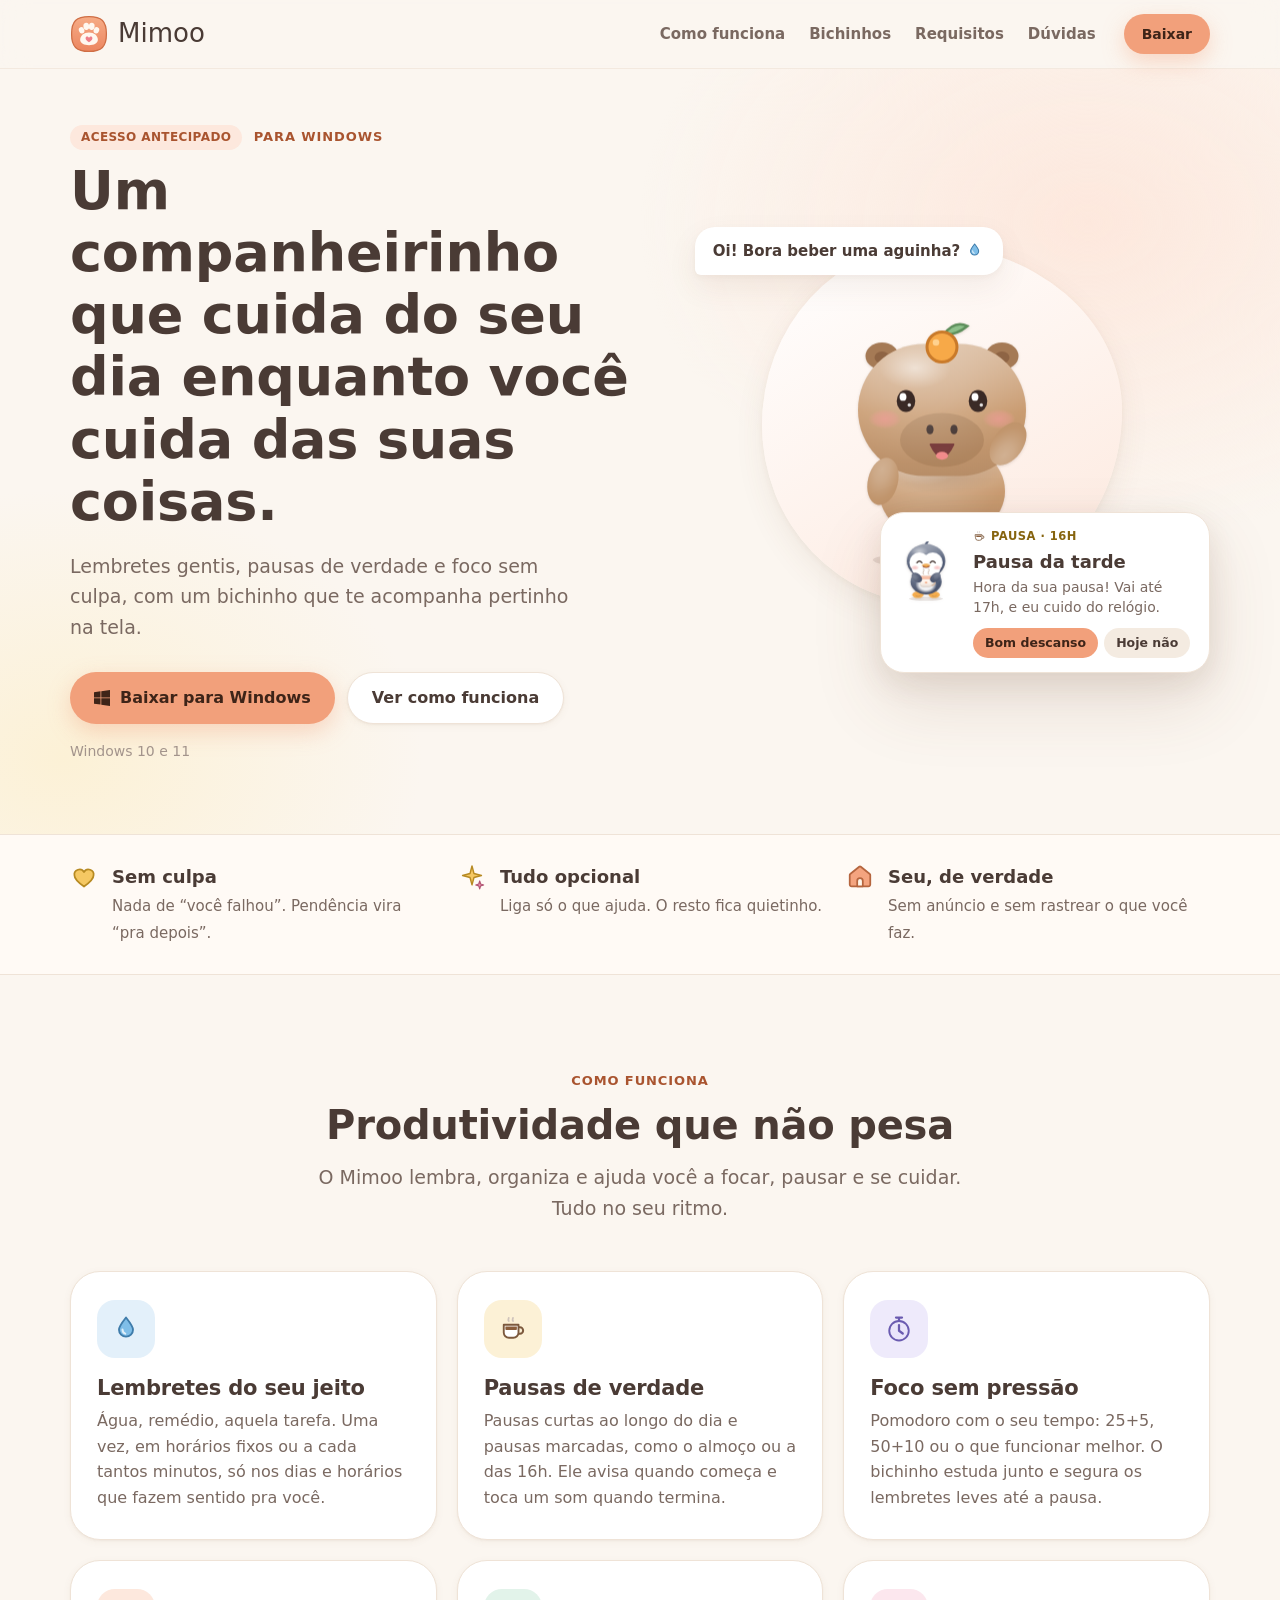
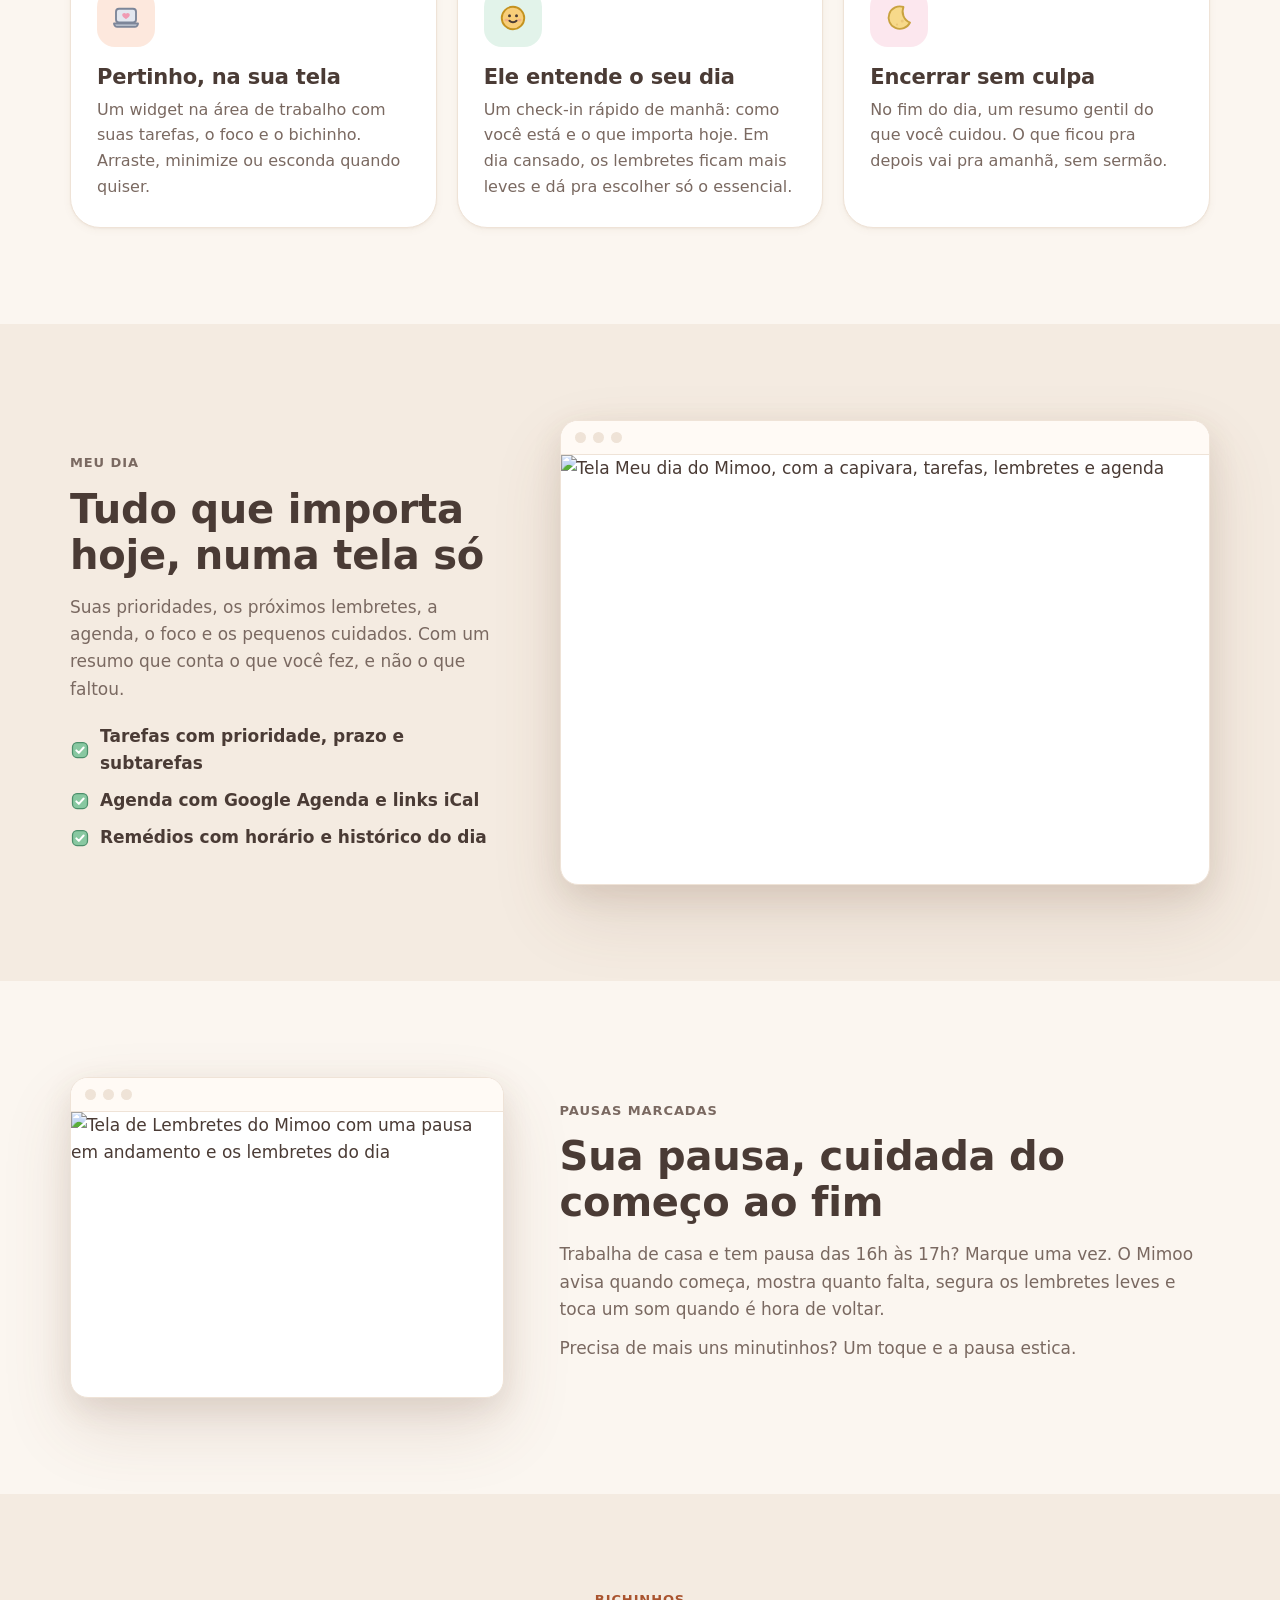
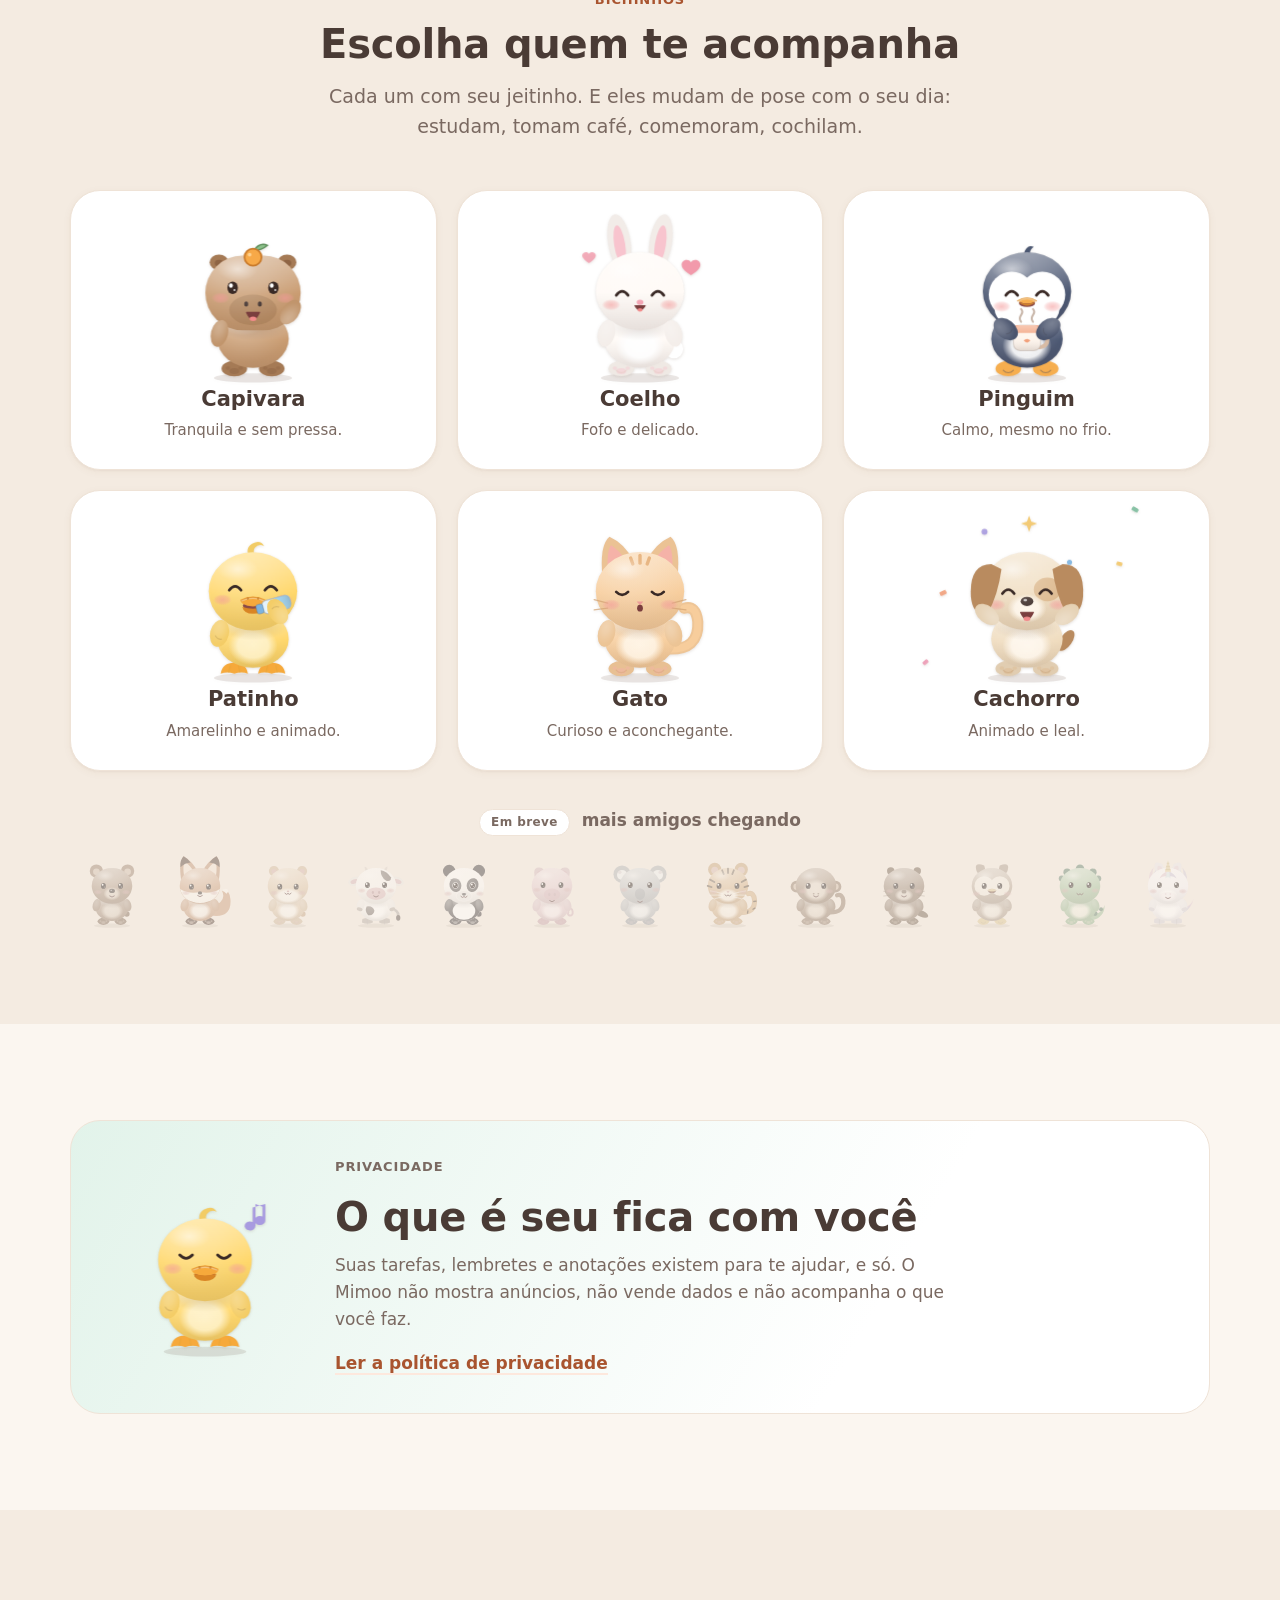
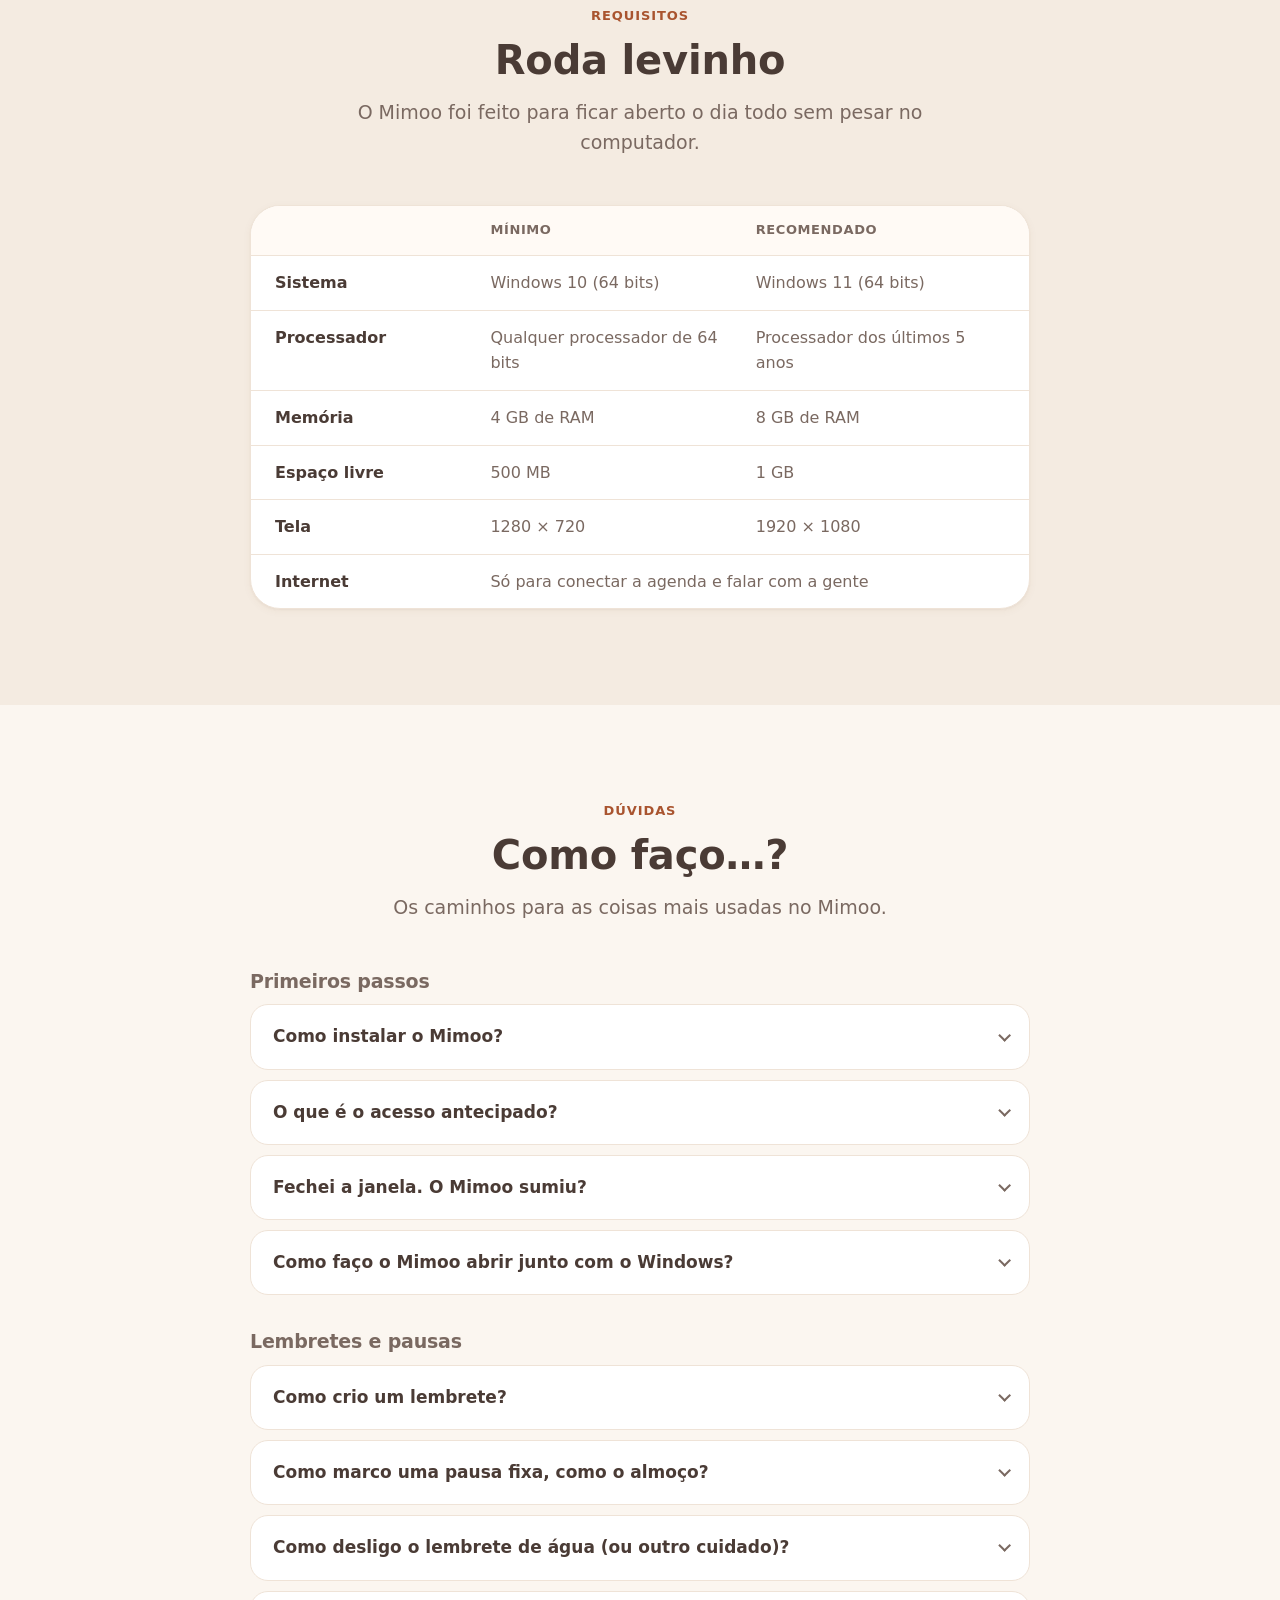
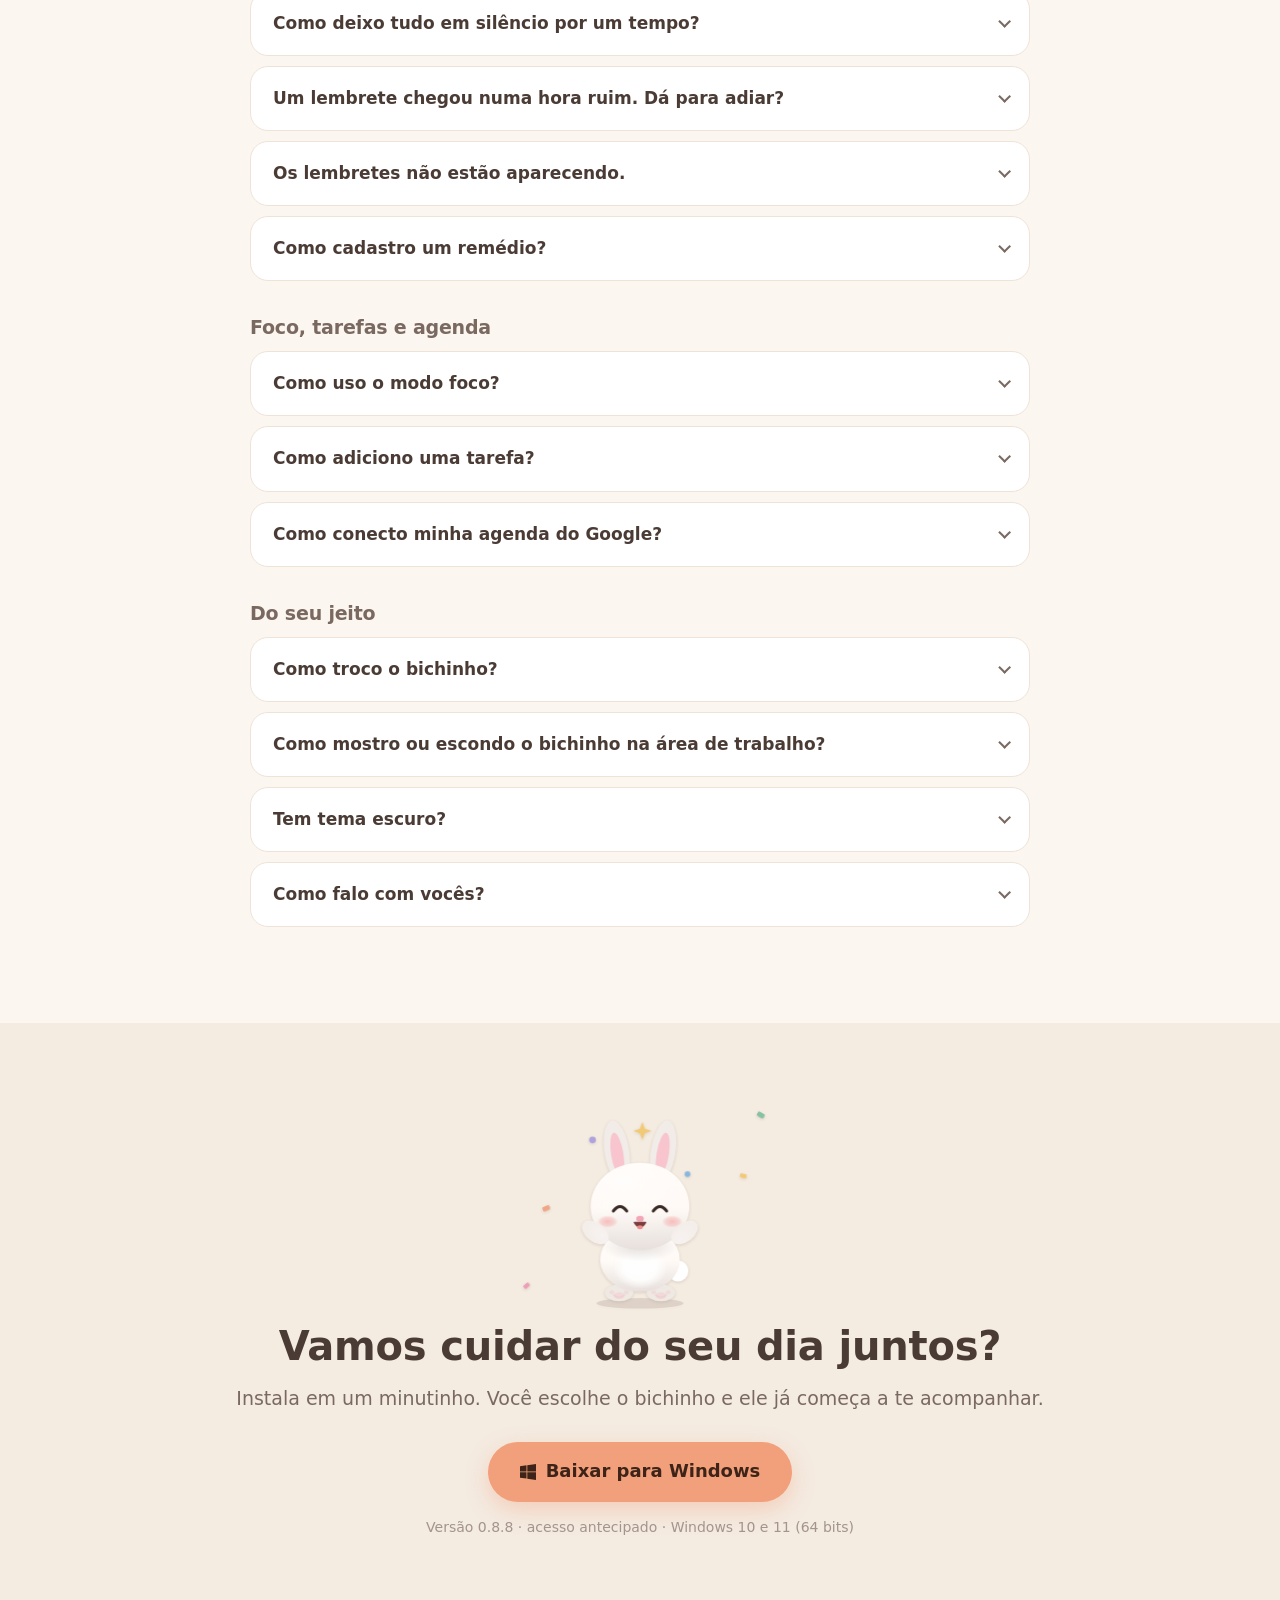
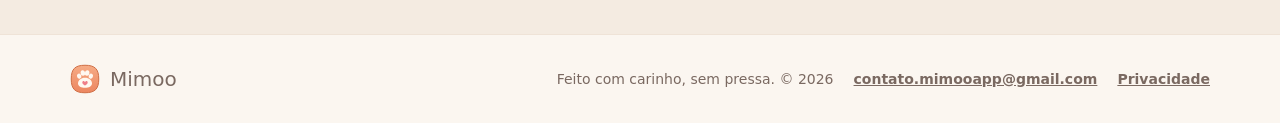
==== commit fbcd2d48: "Site na versão 0.8.8 Co-Authored-By: Claude Opus 5 <noreply@anthropic.com>" ====
--- a/index.html
+++ b/index.html
@@ -42,7 +42,7 @@
     <path d="M51 66C51 61.5 55.5 59.5 58.5 62.5L60.5 64.5L62.5 62.5C65.5 59.5 70 61.5 70 66C70 70.5 64.5 74.5 60.5 77C56.5 74.5 51 70.5 51 66Z" fill="#ef7f89"/>
   </g>
 </svg>
-</span><span class="mimoo-wordmark">Mimoo</span></a><nav class="nav__links" aria-label="Seções"><a href="#como-funciona">Como funciona</a><a href="#bichinhos">Bichinhos</a><a href="#requisitos">Requisitos</a><a href="#duvidas">Dúvidas</a></nav><a class="btn btn--primary btn--small" href="https://github.com/mimoo-app/mimoo-site/releases/download/v0.8.7/Mimoo-Setup-0.8.7.exe">Baixar</a></div></header><main><section class="hero"><div class="wrap hero__grid"><div class="hero__copy"><p class="eyebrow"><span class="pill">Acesso antecipado</span> para Windows</p><h1>Um companheirinho que cuida do seu dia enquanto você cuida das suas coisas.</h1><p class="lead">Lembretes gentis, pausas de verdade e foco sem culpa, com um bichinho que te acompanha pertinho na tela.</p><div class="hero__cta"><a class="btn btn--primary" href="https://github.com/mimoo-app/mimoo-site/releases/download/v0.8.7/Mimoo-Setup-0.8.7.exe"><svg viewBox="0 0 16 16" width="16" height="16" aria-hidden="true"><path fill="currentColor" d="M0 2.2 6.5 1.3v6.2H0zm7.3-1 8.7-1.2v7.5H7.3zM0 8.3h6.5v6.3L0 13.7zm7.3 0H16V16l-8.7-1.2z"></path></svg>Baixar para Windows</a><a class="btn btn--ghost" href="#como-funciona">Ver como funciona</a></div><p class="fine">Windows 10 e 11</p></div><div class="hero__scene" aria-hidden="true"><div class="scene__blob"></div><div class="scene__bubble"><span>Oi! Bora beber uma aguinha? <svg class="mimoo-icon icon-inline" width="1.15em" height="1.15em" viewBox="0 0 24 24" fill="none" aria-hidden="true"><path d="M12 2.8c3.4 4.3 5.6 7 5.6 9.7a5.6 5.6 0 1 1-11.2 0c0-2.7 2.2-5.4 5.6-9.7z" fill="#7FBEE8" stroke="#3F7CAA" stroke-width="1.5" stroke-linejoin="round" stroke-linecap="round"></path><path d="M9.2 12.4c0 1.6.9 2.8 2.2 3.3" fill="none" stroke="#FFFFFF" stroke-width="1.6" stroke-linejoin="round" stroke-linecap="round" opacity="0.75"></path></svg></span></div><svg class="mascot  scene__mascot" data-motion="breathe" data-arms="wave" data-mouth="open" data-species="capybara" viewBox="0 0 200 200" width="300" height="300" role="img" aria-label="Capivara acenando"><defs><radialGradient id="shade-_R_s6_" cx="38%" cy="26%" r="115%"><stop offset="0%" stop-color="#fff" stop-opacity="0.26"></stop><stop offset="22%" stop-color="#fff" stop-opacity="0.19"></stop><stop offset="42%" stop-color="#fff" stop-opacity="0.08"></stop><stop offset="56%" stop-color="#fff" stop-opacity="0.01"></stop><stop offset="64%" stop-color="#9A7452" stop-opacity="0.01"></stop><stop offset="80%" stop-color="#9A7452" stop-opacity="0.09"></stop><stop offset="100%" stop-color="#9A7452" stop-opacity="0.2"></stop></radialGradient><linearGradient id="body-_R_s6_" x1="0" y1="0" x2="0" y2="1"><stop offset="0%" stop-color="#dbbda1"></stop><stop offset="52%" stop-color="#C99B70"></stop><stop offset="100%" stop-color="#b88e68"></stop></linearGradient><radialGradient id="contact-_R_s6_"><stop offset="0%" stop-color="#906f55" stop-opacity="0.34"></stop><stop offset="60%" stop-color="#906f55" stop-opacity="0.14"></stop><stop offset="100%" stop-color="#906f55" stop-opacity="0"></stop></radialGradient><radialGradient id="soft-_R_s6_"><stop offset="0%" stop-color="#DDB892" stop-opacity="0.98"></stop><stop offset="62%" stop-color="#DDB892" stop-opacity="0.9"></stop><stop offset="100%" stop-color="#DDB892" stop-opacity="0"></stop></radialGradient><radialGradient id="sheen-_R_s6_" cx="50%" cy="50%" r="50%"><stop offset="0%" stop-color="#ffffff" stop-opacity="0.5"></stop><stop offset="70%" stop-color="#ffffff" stop-opacity="0.14"></stop><stop offset="100%" stop-color="#ffffff" stop-opacity="0"></stop></radialGradient><radialGradient id="blush-_R_s6_"><stop offset="0%" stop-color="#F59C9C" stop-opacity="0.6"></stop><stop offset="65%" stop-color="#F59C9C" stop-opacity="0.34"></stop><stop offset="100%" stop-color="#F59C9C" stop-opacity="0"></stop></radialGradient></defs><ellipse class="m-shadow" cx="100" cy="194" rx="46" ry="5.5" fill="#5A3E2B" opacity="0.12"></ellipse><g class="m-figure"><g class="m-body"><g class="m-foot m-foot--l"><ellipse cx="78" cy="183" rx="15" ry="9" fill="#A57A55"></ellipse><ellipse cx="78" cy="186" rx="5.6" ry="3.6" fill="#8E6444" opacity="0.45"></ellipse><ellipse cx="70.4" cy="182.5" rx="2.6" ry="2.1" fill="#8E6444" opacity="0.4"></ellipse><ellipse cx="85.6" cy="182.5" rx="2.6" ry="2.1" fill="#8E6444" opacity="0.4"></ellipse><path d="M72 185 q2.7 2.8 6 2.8 q3.3 0 6 -2.8" fill="none" stroke="#9A7452" stroke-width="1.3" stroke-linecap="round" opacity="0.4"></path></g><g class="m-foot m-foot--r"><ellipse cx="122" cy="183" rx="15" ry="9" fill="#A57A55"></ellipse><ellipse cx="122" cy="186" rx="5.6" ry="3.6" fill="#8E6444" opacity="0.45"></ellipse><ellipse cx="114.4" cy="182.5" rx="2.6" ry="2.1" fill="#8E6444" opacity="0.4"></ellipse><ellipse cx="129.6" cy="182.5" rx="2.6" ry="2.1" fill="#8E6444" opacity="0.4"></ellipse><path d="M116 185 q2.7 2.8 6 2.8 q3.3 0 6 -2.8" fill="none" stroke="#9A7452" stroke-width="1.3" stroke-linecap="round" opacity="0.4"></path></g><ellipse cx="100" cy="148" rx="42" ry="34" fill="url(#body-_R_s6_)"></ellipse><ellipse cx="100" cy="148" rx="42" ry="34" fill="url(#shade-_R_s6_)"></ellipse><ellipse cx="88" cy="130" rx="26" ry="14" fill="url(#sheen-_R_s6_)"></ellipse><ellipse cx="100" cy="134" rx="40" ry="16" fill="url(#contact-_R_s6_)"></ellipse><g class="m-head"><ellipse cx="60" cy="58" rx="11" ry="9" fill="#A57A55"></ellipse><ellipse cx="60" cy="59" rx="5" ry="4" fill="#8E6444"></ellipse><g transform="matrix(-1 0 0 1 200 0)"><ellipse cx="60" cy="58" rx="11" ry="9" fill="#A57A55"></ellipse><ellipse cx="60" cy="59" rx="5" ry="4" fill="#8E6444"></ellipse></g><rect x="44" y="50" width="112" height="88" rx="44" fill="url(#body-_R_s6_)"></rect><ellipse cx="100" cy="114" rx="28" ry="18" fill="#A57A55" opacity="0.55"></ellipse><ellipse cx="92" cy="107" rx="2.4" ry="3.2" fill="#3A2A26"></ellipse><ellipse cx="108" cy="107" rx="2.4" ry="3.2" fill="#3A2A26"></ellipse><rect x="44" y="50" width="112" height="88" rx="44" fill="url(#shade-_R_s6_)"></rect><ellipse cx="82" cy="66" rx="24" ry="14" fill="url(#sheen-_R_s6_)"></ellipse><g class="m-yuzu"><path d="M101 44 Q108 34 117 38 Q110 44 101 44 Z" fill="#8CC08A" stroke="#5E8F5C" stroke-width="1.6"></path><circle cx="100" cy="52" r="10" fill="#F7A948" stroke="#C97A2A" stroke-width="2"></circle><circle cx="96" cy="49" r="2.2" fill="#FFD28F"></circle></g><g class="m-blush" fill="url(#blush-_R_s6_)"><ellipse cx="62" cy="100" rx="11" ry="6.6"></ellipse><ellipse cx="138" cy="100" rx="11" ry="6.6"></ellipse></g><g class="m-eyes m-eyes--open"><g transform="translate(76 88)"><ellipse rx="6.2" ry="7.3" fill="#3A2A26"></ellipse><ellipse cx="-2" cy="-2.7" rx="2.3" ry="2.6" fill="#fff"></ellipse><circle cx="2.2" cy="2.7" r="1.15" fill="#fff" opacity="0.85"></circle></g><g transform="translate(124 88)"><ellipse rx="6.2" ry="7.3" fill="#3A2A26"></ellipse><ellipse cx="-2" cy="-2.7" rx="2.3" ry="2.6" fill="#fff"></ellipse><circle cx="2.2" cy="2.7" r="1.15" fill="#fff" opacity="0.85"></circle></g></g><g transform="translate(0 8)"><path d="M92.5 109 Q100 125 107.5 109 Z" fill="#7A3E3E" stroke="#7A3E3E" stroke-width="1.5" stroke-linejoin="round"></path><ellipse cx="100" cy="116.5" rx="4" ry="2.6" fill="#F28B8B"></ellipse></g></g></g><g class="m-arms" style="--arm-l:14deg;--arm-r:-145deg"><g class="m-arm m-arm--l"><ellipse cx="64" cy="142" rx="10" ry="16" fill="#c1956c"></ellipse><ellipse cx="64" cy="142" rx="10" ry="16" fill="url(#shade-_R_s6_)"></ellipse></g><g class="m-arm m-arm--r"><ellipse cx="136" cy="142" rx="10" ry="16" fill="#c1956c"></ellipse><ellipse cx="136" cy="142" rx="10" ry="16" fill="url(#shade-_R_s6_)"></ellipse></g></g></g></svg><div class="toast-mock"><svg class="mascot  " data-motion="breathe" data-arms="hold" data-mouth="smile" data-species="penguin" viewBox="0 0 200 200" width="74" height="74" role="img" aria-label="Pinguim tomando café"><defs><radialGradient id="shade-_R_346_" cx="38%" cy="26%" r="115%"><stop offset="0%" stop-color="#fff" stop-opacity="0.26"></stop><stop offset="22%" stop-color="#fff" stop-opacity="0.19"></stop><stop offset="42%" stop-color="#fff" stop-opacity="0.08"></stop><stop offset="56%" stop-color="#fff" stop-opacity="0.01"></stop><stop offset="64%" stop-color="#39435C" stop-opacity="0.01"></stop><stop offset="80%" stop-color="#39435C" stop-opacity="0.09"></stop><stop offset="100%" stop-color="#39435C" stop-opacity="0.2"></stop></radialGradient><linearGradient id="body-_R_346_" x1="0" y1="0" x2="0" y2="1"><stop offset="0%" stop-color="#8890a2"></stop><stop offset="52%" stop-color="#4B5772"></stop><stop offset="100%" stop-color="#4b536a"></stop></linearGradient><radialGradient id="contact-_R_346_"><stop offset="0%" stop-color="#4b4a56" stop-opacity="0.34"></stop><stop offset="60%" stop-color="#4b4a56" stop-opacity="0.14"></stop><stop offset="100%" stop-color="#4b4a56" stop-opacity="0"></stop></radialGradient><radialGradient id="soft-_R_346_"><stop offset="0%" stop-color="#FFFFFF" stop-opacity="0.98"></stop><stop offset="62%" stop-color="#FFFFFF" stop-opacity="0.9"></stop><stop offset="100%" stop-color="#FFFFFF" stop-opacity="0"></stop></radialGradient><radialGradient id="sheen-_R_346_" cx="50%" cy="50%" r="50%"><stop offset="0%" stop-color="#ffffff" stop-opacity="0.5"></stop><stop offset="70%" stop-color="#ffffff" stop-opacity="0.14"></stop><stop offset="100%" stop-color="#ffffff" stop-opacity="0"></stop></radialGradient><radialGradient id="blush-_R_346_"><stop offset="0%" stop-color="#F59C9C" stop-opacity="0.6"></stop><stop offset="65%" stop-color="#F59C9C" stop-opacity="0.34"></stop><stop offset="100%" stop-color="#F59C9C" stop-opacity="0"></stop></radialGradient></defs><ellipse class="m-shadow" cx="100" cy="194" rx="46" ry="5.5" fill="#5A3E2B" opacity="0.12"></ellipse><g class="m-figure"><g class="m-body"><g class="m-foot m-foot--l"><ellipse cx="78" cy="183" rx="15" ry="9" fill="#F6AE4F"></ellipse><ellipse cx="78" cy="186" rx="5.6" ry="3.6" fill="#F6AE4F" opacity="0.45"></ellipse><ellipse cx="70.4" cy="182.5" rx="2.6" ry="2.1" fill="#F6AE4F" opacity="0.4"></ellipse><ellipse cx="85.6" cy="182.5" rx="2.6" ry="2.1" fill="#F6AE4F" opacity="0.4"></ellipse><path d="M72 185 q2.7 2.8 6 2.8 q3.3 0 6 -2.8" fill="none" stroke="#39435C" stroke-width="1.3" stroke-linecap="round" opacity="0.4"></path></g><g class="m-foot m-foot--r"><ellipse cx="122" cy="183" rx="15" ry="9" fill="#F6AE4F"></ellipse><ellipse cx="122" cy="186" rx="5.6" ry="3.6" fill="#F6AE4F" opacity="0.45"></ellipse><ellipse cx="114.4" cy="182.5" rx="2.6" ry="2.1" fill="#F6AE4F" opacity="0.4"></ellipse><ellipse cx="129.6" cy="182.5" rx="2.6" ry="2.1" fill="#F6AE4F" opacity="0.4"></ellipse><path d="M116 185 q2.7 2.8 6 2.8 q3.3 0 6 -2.8" fill="none" stroke="#39435C" stroke-width="1.3" stroke-linecap="round" opacity="0.4"></path></g><ellipse cx="100" cy="148" rx="42" ry="34" fill="url(#body-_R_346_)"></ellipse><ellipse cx="100" cy="156" rx="29" ry="23" fill="url(#soft-_R_346_)"></ellipse><ellipse cx="100" cy="148" rx="42" ry="34" fill="url(#shade-_R_346_)"></ellipse><ellipse cx="88" cy="130" rx="26" ry="14" fill="url(#sheen-_R_346_)"></ellipse><ellipse cx="100" cy="134" rx="40" ry="16" fill="url(#contact-_R_346_)"></ellipse><g class="m-head"><path d="M96 48 Q100 36 108 40 Q102 44 104 50 Z" fill="#4B5772"></path><ellipse cx="100" cy="92" rx="52" ry="46" fill="url(#body-_R_346_)"></ellipse><circle cx="82" cy="96" r="27" fill="#FFFFFF"></circle><circle cx="118" cy="96" r="27" fill="#FFFFFF"></circle><ellipse cx="100" cy="114" rx="38" ry="22" fill="#FFFFFF"></ellipse><ellipse cx="100" cy="92" rx="52" ry="46" fill="url(#shade-_R_346_)"></ellipse><ellipse cx="82" cy="66" rx="24" ry="14" fill="url(#sheen-_R_346_)"></ellipse><g class="m-beak" style="--beak-open:0px"><ellipse cx="100" cy="106" rx="9.5" ry="4.5" fill="#8A4A48"></ellipse><path d="M88 103 Q100 95.5 112 103 Q100 109.5 88 103 Z" fill="#F6AE4F"></path><path d="M89 103.5 Q100 96.5 111 103.5" fill="none" stroke="#C9822F" stroke-width="1.5" stroke-linecap="round" opacity="0.45"></path><path d="M90 103.6 Q100 98 110 103.6" fill="none" stroke="#fff" stroke-width="1.6" stroke-linecap="round" opacity="0.35"></path><path class="m-beak-lower" d="M90 104.5 Q100 109 110 104.5 Q100 113.5 90 104.5 Z" fill="#D5842B"></path></g><g class="m-blush" fill="url(#blush-_R_346_)"><ellipse cx="70" cy="110" rx="11" ry="6.6"></ellipse><ellipse cx="130" cy="110" rx="11" ry="6.6"></ellipse></g><g class="m-eyes m-eyes--happy"><path transform="translate(82 94)" d="M-7 2.8 Q0 -6.6 7 2.8" fill="none" stroke="#3A2A26" stroke-width="3.2" stroke-linecap="round"></path><path transform="translate(118 94)" d="M-7 2.8 Q0 -6.6 7 2.8" fill="none" stroke="#3A2A26" stroke-width="3.2" stroke-linecap="round"></path></g></g></g><g class="m-prop"><path d="M112 140 q12 0 12 9 q0 9 -12 9" fill="none" stroke="#8A6A55" stroke-width="4.5"></path><rect x="84" y="132" width="32" height="30" rx="8" fill="#FFF6EE" stroke="#8A6A55" stroke-width="2.2" stroke-linejoin="round"></rect><rect x="84" y="132" width="32" height="9" rx="4" fill="#F2A07B" opacity="0.85"></rect><path d="M96 150 q4 -4 8 0 q-4 5 -8 0 z" fill="#F2A07B"></path><g class="m-steam" fill="none" stroke="#C9B7AA" stroke-width="2.4" stroke-linecap="round"><path d="M93 128 q-3 -4 0 -8 q3 -4 0 -7"></path><path d="M107 128 q-3 -4 0 -8 q3 -4 0 -7"></path></g></g><g class="m-arms" style="--arm-l:-52deg;--arm-r:52deg"><g class="m-arm m-arm--l"><ellipse cx="64" cy="142" rx="11" ry="16" fill="#4b556e"></ellipse><ellipse cx="64" cy="142" rx="11" ry="16" fill="url(#shade-_R_346_)"></ellipse><path d="M60 146 q4 4 8 2" fill="none" stroke="#4b4a56" stroke-width="1.3" stroke-linecap="round" opacity="0.35"></path></g><g class="m-arm m-arm--r"><ellipse cx="136" cy="142" rx="11" ry="16" fill="#4b556e"></ellipse><ellipse cx="136" cy="142" rx="11" ry="16" fill="url(#shade-_R_346_)"></ellipse><path d="M132 146 q4 4 8 2" fill="none" stroke="#4b4a56" stroke-width="1.3" stroke-linecap="round" opacity="0.35"></path></g></g></g></svg><div class="toast-mock__body"><p class="toast-mock__kind"><svg class="mimoo-icon" width="13" height="13" viewBox="0 0 24 24" fill="none" aria-hidden="true"><path d="M16.2 10.6h1.3a2.6 2.6 0 0 1 0 5.2h-1.3" fill="none" stroke="#7C593D" stroke-width="1.6" stroke-linejoin="round" stroke-linecap="round"></path><path d="M4.6 8.6h11.8v6.2a4.2 4.2 0 0 1-4.2 4.2H8.8a4.2 4.2 0 0 1-4.2-4.2z" fill="#FFFFFF" stroke="#7C593D" stroke-width="1.5" stroke-linejoin="round" stroke-linecap="round"></path><path d="M5.9 10h9.2v1.9c0 .5-.4.9-.9.9H6.8c-.5 0-.9-.4-.9-.9z" fill="#8B5E3C"></path><path d="M8.6 5.6c-.8-.9 0-1.7 0-2.6M12 5.6c-.8-.9 0-1.7 0-2.6" fill="none" stroke="#CFC3BB" stroke-width="1.4" stroke-linejoin="round" stroke-linecap="round"></path></svg> Pausa · 16h</p><p class="toast-mock__title">Pausa da tarde</p><p class="toast-mock__text">Hora da sua pausa! Vai até 17h, e eu cuido do relógio.</p><div class="toast-mock__actions"><span class="mini-btn mini-btn--primary">Bom descanso</span><span class="mini-btn">Hoje não</span></div></div></div></div></div></section><section class="principles"><div class="wrap principles__row"><div><svg class="mimoo-icon" width="28" height="28" viewBox="0 0 24 24" fill="none" aria-hidden="true"><path d="M12 20.2c-5-3.4-8.2-6-8.2-9.6A4.4 4.4 0 0 1 12 7.8a4.4 4.4 0 0 1 8.2 2.8c0 3.6-3.2 6.2-8.2 9.6z" fill="#F5C863" stroke="#B78A22" stroke-width="1.5" stroke-linejoin="round" stroke-linecap="round"></path></svg><div><strong>Sem culpa</strong><span>Nada de “você falhou”. Pendência vira “pra depois”.</span></div></div><div><svg class="mimoo-icon" width="28" height="28" viewBox="0 0 24 24" fill="none" aria-hidden="true"><path d="M12 2.6 13.7 9l6.4 1.7-6.4 1.7-1.7 6.4-1.7-6.4L3.9 10.7 10.3 9z" fill="#F5C863" stroke="#B78A22" stroke-width="1.2" stroke-linejoin="round" stroke-linecap="round"></path><path d="m18.6 15.4.8 2.6 2.6.8-2.6.8-.8 2.6-.8-2.6-2.6-.8 2.6-.8z" fill="#F09BB3" stroke="#B15473" stroke-width="1" stroke-linejoin="round" stroke-linecap="round"></path></svg><div><strong>Tudo opcional</strong><span>Liga só o que ajuda. O resto fica quietinho.</span></div></div><div><svg class="mimoo-icon" width="28" height="28" viewBox="0 0 24 24" fill="none" aria-hidden="true"><path d="M11.3 3.2 3.6 9.4a1 1 0 0 0-.4.8v8.2a1.6 1.6 0 0 0 1.6 1.6h14.4a1.6 1.6 0 0 0 1.6-1.6v-8.2a1 1 0 0 0-.4-.8l-7.7-6.2a1.1 1.1 0 0 0-1.4 0z" fill="#F4A47F" stroke="#B5653E" stroke-width="1.5" stroke-linejoin="round" stroke-linecap="round"></path><path d="M9.6 20v-4.6a2.4 2.4 0 0 1 4.8 0V20z" fill="#FFF6EA" stroke="#B5653E" stroke-width="1.5" stroke-linejoin="round" stroke-linecap="round"></path></svg><div><strong>Seu, de verdade</strong><span>Sem anúncio e sem rastrear o que você faz.</span></div></div></div></section><section class="section" id="como-funciona"><div class="wrap"><header class="section__head"><p class="eyebrow">Como funciona</p><h2>Produtividade que não pesa</h2><p class="lead">O Mimoo lembra, organiza e ajuda você a focar, pausar e se cuidar. Tudo no seu ritmo.</p></header><div class="features"><article class="feature tint-sky"><span class="feature__icon"><svg class="mimoo-icon" width="30" height="30" viewBox="0 0 24 24" fill="none" aria-hidden="true"><path d="M12 2.8c3.4 4.3 5.6 7 5.6 9.7a5.6 5.6 0 1 1-11.2 0c0-2.7 2.2-5.4 5.6-9.7z" fill="#7FBEE8" stroke="#3F7CAA" stroke-width="1.5" stroke-linejoin="round" stroke-linecap="round"></path><path d="M9.2 12.4c0 1.6.9 2.8 2.2 3.3" fill="none" stroke="#FFFFFF" stroke-width="1.6" stroke-linejoin="round" stroke-linecap="round" opacity="0.75"></path></svg></span><h3>Lembretes do seu jeito</h3><p>Água, remédio, aquela tarefa. Uma vez, em horários fixos ou a cada tantos minutos, só nos dias e horários que fazem sentido pra você.</p></article><article class="feature tint-butter"><span class="feature__icon"><svg class="mimoo-icon" width="30" height="30" viewBox="0 0 24 24" fill="none" aria-hidden="true"><path d="M16.2 10.6h1.3a2.6 2.6 0 0 1 0 5.2h-1.3" fill="none" stroke="#7C593D" stroke-width="1.6" stroke-linejoin="round" stroke-linecap="round"></path><path d="M4.6 8.6h11.8v6.2a4.2 4.2 0 0 1-4.2 4.2H8.8a4.2 4.2 0 0 1-4.2-4.2z" fill="#FFFFFF" stroke="#7C593D" stroke-width="1.5" stroke-linejoin="round" stroke-linecap="round"></path><path d="M5.9 10h9.2v1.9c0 .5-.4.9-.9.9H6.8c-.5 0-.9-.4-.9-.9z" fill="#8B5E3C"></path><path d="M8.6 5.6c-.8-.9 0-1.7 0-2.6M12 5.6c-.8-.9 0-1.7 0-2.6" fill="none" stroke="#CFC3BB" stroke-width="1.4" stroke-linejoin="round" stroke-linecap="round"></path></svg></span><h3>Pausas de verdade</h3><p>Pausas curtas ao longo do dia e pausas marcadas, como o almoço ou a das 16h. Ele avisa quando começa e toca um som quando termina.</p></article><article class="feature tint-lavender"><span class="feature__icon"><svg class="mimoo-icon" width="30" height="30" viewBox="0 0 24 24" fill="none" aria-hidden="true"><path d="M9.6 2.8h4.8M12 2.8v2.4" fill="none" stroke="#6A5BB0" stroke-width="1.8" stroke-linejoin="round" stroke-linecap="round"></path><circle cx="12" cy="13.4" r="7.8" fill="#E9E4FA" stroke="#6A5BB0" stroke-width="1.5" stroke-linejoin="round" stroke-linecap="round"></circle><path d="M12 8.8v4.6l3 2.2" fill="none" stroke="#6A5BB0" stroke-width="1.8" stroke-linejoin="round" stroke-linecap="round"></path></svg></span><h3>Foco sem pressão</h3><p>Pomodoro com o seu tempo: 25+5, 50+10 ou o que funcionar melhor. O bichinho estuda junto e segura os lembretes leves até a pausa.</p></article><article class="feature tint-peach"><span class="feature__icon"><svg class="mimoo-icon" width="30" height="30" viewBox="0 0 24 24" fill="none" aria-hidden="true"><rect x="4" y="4.6" width="16" height="11" rx="2.4" fill="#E3E7EF" stroke="#7D8699" stroke-width="1.5" stroke-linejoin="round" stroke-linecap="round"></rect><path d="M2.4 16.4h19.2a2.6 2.6 0 0 1-2.6 2.6H5a2.6 2.6 0 0 1-2.6-2.6z" fill="#C9CFDA" stroke="#7D8699" stroke-width="1.5" stroke-linejoin="round" stroke-linecap="round"></path><path d="M12 8.6c-1-1.2-3-.6-3 .9 0 1.6 3 3.2 3 3.2s3-1.6 3-3.2c0-1.5-2-2.1-3-.9z" fill="#F09BB3"></path></svg></span><h3>Pertinho, na sua tela</h3><p>Um widget na área de trabalho com suas tarefas, o foco e o bichinho. Arraste, minimize ou esconda quando quiser.</p></article><article class="feature tint-sage"><span class="feature__icon"><svg class="mimoo-icon" width="30" height="30" viewBox="0 0 24 24" fill="none" aria-hidden="true"><circle cx="12" cy="12" r="9" fill="#F8CE79" stroke="#C4921F" stroke-width="1.5" stroke-linejoin="round" stroke-linecap="round"></circle><circle cx="9.2" cy="10.2" r="1.2" fill="#4A3B35"></circle><circle cx="14.8" cy="10.2" r="1.2" fill="#4A3B35"></circle><ellipse cx="6.9" cy="13.6" rx="1.7" ry="1.1" fill="#F0918E" opacity="0.5"></ellipse><ellipse cx="17.1" cy="13.6" rx="1.7" ry="1.1" fill="#F0918E" opacity="0.5"></ellipse><path d="M9.2 14.2c1.6 1.6 4 1.6 5.6 0" fill="none" stroke="#4A3B35" stroke-width="1.6" stroke-linejoin="round" stroke-linecap="round"></path></svg></span><h3>Ele entende o seu dia</h3><p>Um check-in rápido de manhã: como você está e o que importa hoje. Em dia cansado, os lembretes ficam mais leves e dá pra escolher só o essencial.</p></article><article class="feature tint-rose"><span class="feature__icon"><svg class="mimoo-icon" width="30" height="30" viewBox="0 0 24 24" fill="none" aria-hidden="true"><path d="M15.6 3.2a9 9 0 1 0 5.2 12.4A9.4 9.4 0 0 1 15.6 3.2z" fill="#F7D98A" stroke="#C9A23F" stroke-width="1.5" stroke-linejoin="round" stroke-linecap="round"></path><circle cx="14.6" cy="14.4" r="1.2" fill="#E9C376" opacity="0.8"></circle><circle cx="10.4" cy="17.2" r="0.9" fill="#E9C376" opacity="0.8"></circle></svg></span><h3>Encerrar sem culpa</h3><p>No fim do dia, um resumo gentil do que você cuidou. O que ficou pra depois vai pra amanhã, sem sermão.</p></article></div></div></section><section class="section section--tinted"><div class="wrap showcase"><div class="showcase__copy"><p class="eyebrow">Meu dia</p><h2>Tudo que importa hoje, numa tela só</h2><p>Suas prioridades, os próximos lembretes, a agenda, o foco e os pequenos cuidados. Com um resumo que conta o que você fez, e não o que faltou.</p><ul class="checks"><li><svg class="mimoo-icon" width="20" height="20" viewBox="0 0 24 24" fill="none" aria-hidden="true"><rect x="3" y="3" width="18" height="18" rx="5.4" fill="#88C8A1" stroke="#4C8F6B" stroke-width="1.5" stroke-linejoin="round" stroke-linecap="round"></rect><path d="m7.6 12.4 3 3 5.8-6.4" fill="none" stroke="#FFFFFF" stroke-width="2.4" stroke-linejoin="round" stroke-linecap="round"></path></svg> Tarefas com prioridade, prazo e subtarefas</li><li><svg class="mimoo-icon" width="20" height="20" viewBox="0 0 24 24" fill="none" aria-hidden="true"><rect x="3" y="3" width="18" height="18" rx="5.4" fill="#88C8A1" stroke="#4C8F6B" stroke-width="1.5" stroke-linejoin="round" stroke-linecap="round"></rect><path d="m7.6 12.4 3 3 5.8-6.4" fill="none" stroke="#FFFFFF" stroke-width="2.4" stroke-linejoin="round" stroke-linecap="round"></path></svg> Agenda com Google Agenda e links iCal</li><li><svg class="mimoo-icon" width="20" height="20" viewBox="0 0 24 24" fill="none" aria-hidden="true"><rect x="3" y="3" width="18" height="18" rx="5.4" fill="#88C8A1" stroke="#4C8F6B" stroke-width="1.5" stroke-linejoin="round" stroke-linecap="round"></rect><path d="m7.6 12.4 3 3 5.8-6.4" fill="none" stroke="#FFFFFF" stroke-width="2.4" stroke-linejoin="round" stroke-linecap="round"></path></svg> Remédios com horário e histórico do dia</li></ul></div><figure class="window-frame"><div class="window-frame__bar"><i></i><i></i><i></i></div><img src="img/meu-dia.png" alt="Tela Meu dia do Mimoo, com a capivara, tarefas, lembretes e agenda" width="1180" height="780" loading="lazy"/></figure></div></section><section class="section"><div class="wrap showcase showcase--flip"><div class="showcase__copy"><p class="eyebrow">Pausas marcadas</p><h2>Sua pausa, cuidada do começo ao fim</h2><p>Trabalha de casa e tem pausa das 16h às 17h? Marque uma vez. O Mimoo avisa quando começa, mostra quanto falta, segura os lembretes leves e toca um som quando é hora de voltar.</p><p>Precisa de mais uns minutinhos? Um toque e a pausa estica.</p></div><figure class="window-frame"><div class="window-frame__bar"><i></i><i></i><i></i></div><img src="img/pausas.png" alt="Tela de Lembretes do Mimoo com uma pausa em andamento e os lembretes do dia" width="1180" height="780" loading="lazy"/></figure></div></section><section class="section section--tinted" id="bichinhos"><div class="wrap"><header class="section__head"><p class="eyebrow">Bichinhos</p><h2>Escolha quem te acompanha</h2><p class="lead">Cada um com seu jeitinho. E eles mudam de pose com o seu dia: estudam, tomam café, comemoram, cochilam.</p></header><div class="friends"><figure class="friend"><svg class="mascot  " data-motion="breathe" data-arms="wave" data-mouth="open" data-species="capybara" viewBox="0 0 200 200" width="170" height="170" role="img" aria-label="Capivara acenando"><defs><radialGradient id="shade-_R_2cq_" cx="38%" cy="26%" r="115%"><stop offset="0%" stop-color="#fff" stop-opacity="0.26"></stop><stop offset="22%" stop-color="#fff" stop-opacity="0.19"></stop><stop offset="42%" stop-color="#fff" stop-opacity="0.08"></stop><stop offset="56%" stop-color="#fff" stop-opacity="0.01"></stop><stop offset="64%" stop-color="#9A7452" stop-opacity="0.01"></stop><stop offset="80%" stop-color="#9A7452" stop-opacity="0.09"></stop><stop offset="100%" stop-color="#9A7452" stop-opacity="0.2"></stop></radialGradient><linearGradient id="body-_R_2cq_" x1="0" y1="0" x2="0" y2="1"><stop offset="0%" stop-color="#dbbda1"></stop><stop offset="52%" stop-color="#C99B70"></stop><stop offset="100%" stop-color="#b88e68"></stop></linearGradient><radialGradient id="contact-_R_2cq_"><stop offset="0%" stop-color="#906f55" stop-opacity="0.34"></stop><stop offset="60%" stop-color="#906f55" stop-opacity="0.14"></stop><stop offset="100%" stop-color="#906f55" stop-opacity="0"></stop></radialGradient><radialGradient id="soft-_R_2cq_"><stop offset="0%" stop-color="#DDB892" stop-opacity="0.98"></stop><stop offset="62%" stop-color="#DDB892" stop-opacity="0.9"></stop><stop offset="100%" stop-color="#DDB892" stop-opacity="0"></stop></radialGradient><radialGradient id="sheen-_R_2cq_" cx="50%" cy="50%" r="50%"><stop offset="0%" stop-color="#ffffff" stop-opacity="0.5"></stop><stop offset="70%" stop-color="#ffffff" stop-opacity="0.14"></stop><stop offset="100%" stop-color="#ffffff" stop-opacity="0"></stop></radialGradient><radialGradient id="blush-_R_2cq_"><stop offset="0%" stop-color="#F59C9C" stop-opacity="0.6"></stop><stop offset="65%" stop-color="#F59C9C" stop-opacity="0.34"></stop><stop offset="100%" stop-color="#F59C9C" stop-opacity="0"></stop></radialGradient></defs><ellipse class="m-shadow" cx="100" cy="194" rx="46" ry="5.5" fill="#5A3E2B" opacity="0.12"></ellipse><g class="m-figure"><g class="m-body"><g class="m-foot m-foot--l"><ellipse cx="78" cy="183" rx="15" ry="9" fill="#A57A55"></ellipse><ellipse cx="78" cy="186" rx="5.6" ry="3.6" fill="#8E6444" opacity="0.45"></ellipse><ellipse cx="70.4" cy="182.5" rx="2.6" ry="2.1" fill="#8E6444" opacity="0.4"></ellipse><ellipse cx="85.6" cy="182.5" rx="2.6" ry="2.1" fill="#8E6444" opacity="0.4"></ellipse><path d="M72 185 q2.7 2.8 6 2.8 q3.3 0 6 -2.8" fill="none" stroke="#9A7452" stroke-width="1.3" stroke-linecap="round" opacity="0.4"></path></g><g class="m-foot m-foot--r"><ellipse cx="122" cy="183" rx="15" ry="9" fill="#A57A55"></ellipse><ellipse cx="122" cy="186" rx="5.6" ry="3.6" fill="#8E6444" opacity="0.45"></ellipse><ellipse cx="114.4" cy="182.5" rx="2.6" ry="2.1" fill="#8E6444" opacity="0.4"></ellipse><ellipse cx="129.6" cy="182.5" rx="2.6" ry="2.1" fill="#8E6444" opacity="0.4"></ellipse><path d="M116 185 q2.7 2.8 6 2.8 q3.3 0 6 -2.8" fill="none" stroke="#9A7452" stroke-width="1.3" stroke-linecap="round" opacity="0.4"></path></g><ellipse cx="100" cy="148" rx="42" ry="34" fill="url(#body-_R_2cq_)"></ellipse><ellipse cx="100" cy="148" rx="42" ry="34" fill="url(#shade-_R_2cq_)"></ellipse><ellipse cx="88" cy="130" rx="26" ry="14" fill="url(#sheen-_R_2cq_)"></ellipse><ellipse cx="100" cy="134" rx="40" ry="16" fill="url(#contact-_R_2cq_)"></ellipse><g class="m-head"><ellipse cx="60" cy="58" rx="11" ry="9" fill="#A57A55"></ellipse><ellipse cx="60" cy="59" rx="5" ry="4" fill="#8E6444"></ellipse><g transform="matrix(-1 0 0 1 200 0)"><ellipse cx="60" cy="58" rx="11" ry="9" fill="#A57A55"></ellipse><ellipse cx="60" cy="59" rx="5" ry="4" fill="#8E6444"></ellipse></g><rect x="44" y="50" width="112" height="88" rx="44" fill="url(#body-_R_2cq_)"></rect><ellipse cx="100" cy="114" rx="28" ry="18" fill="#A57A55" opacity="0.55"></ellipse><ellipse cx="92" cy="107" rx="2.4" ry="3.2" fill="#3A2A26"></ellipse><ellipse cx="108" cy="107" rx="2.4" ry="3.2" fill="#3A2A26"></ellipse><rect x="44" y="50" width="112" height="88" rx="44" fill="url(#shade-_R_2cq_)"></rect><ellipse cx="82" cy="66" rx="24" ry="14" fill="url(#sheen-_R_2cq_)"></ellipse><g class="m-yuzu"><path d="M101 44 Q108 34 117 38 Q110 44 101 44 Z" fill="#8CC08A" stroke="#5E8F5C" stroke-width="1.6"></path><circle cx="100" cy="52" r="10" fill="#F7A948" stroke="#C97A2A" stroke-width="2"></circle><circle cx="96" cy="49" r="2.2" fill="#FFD28F"></circle></g><g class="m-blush" fill="url(#blush-_R_2cq_)"><ellipse cx="62" cy="100" rx="11" ry="6.6"></ellipse><ellipse cx="138" cy="100" rx="11" ry="6.6"></ellipse></g><g class="m-eyes m-eyes--open"><g transform="translate(76 88)"><ellipse rx="6.2" ry="7.3" fill="#3A2A26"></ellipse><ellipse cx="-2" cy="-2.7" rx="2.3" ry="2.6" fill="#fff"></ellipse><circle cx="2.2" cy="2.7" r="1.15" fill="#fff" opacity="0.85"></circle></g><g transform="translate(124 88)"><ellipse rx="6.2" ry="7.3" fill="#3A2A26"></ellipse><ellipse cx="-2" cy="-2.7" rx="2.3" ry="2.6" fill="#fff"></ellipse><circle cx="2.2" cy="2.7" r="1.15" fill="#fff" opacity="0.85"></circle></g></g><g transform="translate(0 8)"><path d="M92.5 109 Q100 125 107.5 109 Z" fill="#7A3E3E" stroke="#7A3E3E" stroke-width="1.5" stroke-linejoin="round"></path><ellipse cx="100" cy="116.5" rx="4" ry="2.6" fill="#F28B8B"></ellipse></g></g></g><g class="m-arms" style="--arm-l:14deg;--arm-r:-145deg"><g class="m-arm m-arm--l"><ellipse cx="64" cy="142" rx="10" ry="16" fill="#c1956c"></ellipse><ellipse cx="64" cy="142" rx="10" ry="16" fill="url(#shade-_R_2cq_)"></ellipse></g><g class="m-arm m-arm--r"><ellipse cx="136" cy="142" rx="10" ry="16" fill="#c1956c"></ellipse><ellipse cx="136" cy="142" rx="10" ry="16" fill="url(#shade-_R_2cq_)"></ellipse></g></g></g></svg><figcaption><strong>Capivara</strong><span>Tranquila e sem pressa.</span></figcaption></figure><figure class="friend"><svg class="mascot  " data-motion="bounce" data-arms="rest" data-mouth="open" data-species="bunny" viewBox="0 0 200 200" width="170" height="170" role="img" aria-label="Coelho feliz"><defs><radialGradient id="shade-_R_2kq_" cx="38%" cy="26%" r="115%"><stop offset="0%" stop-color="#fff" stop-opacity="0.26"></stop><stop offset="22%" stop-color="#fff" stop-opacity="0.19"></stop><stop offset="42%" stop-color="#fff" stop-opacity="0.08"></stop><stop offset="56%" stop-color="#fff" stop-opacity="0.01"></stop><stop offset="64%" stop-color="#E0C6BA" stop-opacity="0.01"></stop><stop offset="80%" stop-color="#E0C6BA" stop-opacity="0.16"></stop><stop offset="100%" stop-color="#E0C6BA" stop-opacity="0.34"></stop></radialGradient><linearGradient id="body-_R_2kq_" x1="0" y1="0" x2="0" y2="1"><stop offset="0%" stop-color="#fffcf9"></stop><stop offset="52%" stop-color="#FFFAF6"></stop><stop offset="100%" stop-color="#e7e0dc"></stop></linearGradient><radialGradient id="contact-_R_2kq_"><stop offset="0%" stop-color="#aea49e" stop-opacity="0.34"></stop><stop offset="60%" stop-color="#aea49e" stop-opacity="0.14"></stop><stop offset="100%" stop-color="#aea49e" stop-opacity="0"></stop></radialGradient><radialGradient id="soft-_R_2kq_"><stop offset="0%" stop-color="#FFFFFF" stop-opacity="0.98"></stop><stop offset="62%" stop-color="#FFFFFF" stop-opacity="0.9"></stop><stop offset="100%" stop-color="#FFFFFF" stop-opacity="0"></stop></radialGradient><radialGradient id="sheen-_R_2kq_" cx="50%" cy="50%" r="50%"><stop offset="0%" stop-color="#ffffff" stop-opacity="0.5"></stop><stop offset="70%" stop-color="#ffffff" stop-opacity="0.14"></stop><stop offset="100%" stop-color="#ffffff" stop-opacity="0"></stop></radialGradient><radialGradient id="blush-_R_2kq_"><stop offset="0%" stop-color="#F59C9C" stop-opacity="0.6"></stop><stop offset="65%" stop-color="#F59C9C" stop-opacity="0.34"></stop><stop offset="100%" stop-color="#F59C9C" stop-opacity="0"></stop></radialGradient></defs><ellipse class="m-shadow" cx="100" cy="194" rx="46" ry="5.5" fill="#5A3E2B" opacity="0.12"></ellipse><g class="m-figure"><g class="m-body"><circle cx="140" cy="160" r="11" fill="#fff"></circle><g class="m-foot m-foot--l"><ellipse cx="78" cy="183" rx="15" ry="9" fill="#efe9e4"></ellipse><ellipse cx="78" cy="186" rx="5.6" ry="3.6" fill="#F8C4CE" opacity="0.45"></ellipse><ellipse cx="70.4" cy="182.5" rx="2.6" ry="2.1" fill="#F8C4CE" opacity="0.4"></ellipse><ellipse cx="85.6" cy="182.5" rx="2.6" ry="2.1" fill="#F8C4CE" opacity="0.4"></ellipse><path d="M72 185 q2.7 2.8 6 2.8 q3.3 0 6 -2.8" fill="none" stroke="#E0C6BA" stroke-width="1.3" stroke-linecap="round" opacity="0.4"></path></g><g class="m-foot m-foot--r"><ellipse cx="122" cy="183" rx="15" ry="9" fill="#efe9e4"></ellipse><ellipse cx="122" cy="186" rx="5.6" ry="3.6" fill="#F8C4CE" opacity="0.45"></ellipse><ellipse cx="114.4" cy="182.5" rx="2.6" ry="2.1" fill="#F8C4CE" opacity="0.4"></ellipse><ellipse cx="129.6" cy="182.5" rx="2.6" ry="2.1" fill="#F8C4CE" opacity="0.4"></ellipse><path d="M116 185 q2.7 2.8 6 2.8 q3.3 0 6 -2.8" fill="none" stroke="#E0C6BA" stroke-width="1.3" stroke-linecap="round" opacity="0.4"></path></g><ellipse cx="100" cy="148" rx="42" ry="34" fill="url(#body-_R_2kq_)"></ellipse><ellipse cx="100" cy="156" rx="29" ry="23" fill="url(#soft-_R_2kq_)"></ellipse><ellipse cx="100" cy="148" rx="42" ry="34" fill="url(#shade-_R_2kq_)"></ellipse><ellipse cx="88" cy="130" rx="26" ry="14" fill="url(#sheen-_R_2kq_)"></ellipse><ellipse cx="100" cy="134" rx="40" ry="16" fill="url(#contact-_R_2kq_)"></ellipse><g class="m-head"><g transform="rotate(-9 80 62)"><ellipse cx="80" cy="34" rx="13" ry="33" fill="#f2ece8"></ellipse><ellipse cx="80" cy="37" rx="6.5" ry="23" fill="#F8C4CE"></ellipse></g><g transform="matrix(-1 0 0 1 200 0)"><g transform="rotate(-9 80 62)"><ellipse cx="80" cy="34" rx="13" ry="33" fill="#f2ece8"></ellipse><ellipse cx="80" cy="37" rx="6.5" ry="23" fill="#F8C4CE"></ellipse></g></g><ellipse cx="100" cy="92" rx="52" ry="46" fill="url(#body-_R_2kq_)"></ellipse><ellipse cx="100" cy="105" rx="4" ry="3" fill="#F29AAB"></ellipse><ellipse cx="100" cy="92" rx="52" ry="46" fill="url(#shade-_R_2kq_)"></ellipse><ellipse cx="82" cy="66" rx="24" ry="14" fill="url(#sheen-_R_2kq_)"></ellipse><g class="m-blush" fill="url(#blush-_R_2kq_)"><ellipse cx="66" cy="108" rx="11" ry="6.6"></ellipse><ellipse cx="134" cy="108" rx="11" ry="6.6"></ellipse></g><g class="m-eyes m-eyes--happy"><path transform="translate(79 94)" d="M-7 2.8 Q0 -6.6 7 2.8" fill="none" stroke="#3A2A26" stroke-width="3.2" stroke-linecap="round"></path><path transform="translate(121 94)" d="M-7 2.8 Q0 -6.6 7 2.8" fill="none" stroke="#3A2A26" stroke-width="3.2" stroke-linecap="round"></path></g><g transform="translate(0 0)"><path d="M94 109 Q100 119 106 109 Z" fill="#7A3E3E" stroke="#7A3E3E" stroke-width="1.4" stroke-linejoin="round"></path><ellipse cx="100" cy="114" rx="3" ry="2" fill="#F28B8B"></ellipse></g></g></g><g class="m-arms" style="--arm-l:14deg;--arm-r:-14deg"><g class="m-arm m-arm--l"><ellipse cx="64" cy="142" rx="10" ry="16" fill="#f4eeea"></ellipse><ellipse cx="64" cy="142" rx="10" ry="16" fill="url(#shade-_R_2kq_)"></ellipse></g><g class="m-arm m-arm--r"><ellipse cx="136" cy="142" rx="10" ry="16" fill="#f4eeea"></ellipse><ellipse cx="136" cy="142" rx="10" ry="16" fill="url(#shade-_R_2kq_)"></ellipse></g></g><g class="m-fx m-fx--hearts" fill="#F29AAB"><path d="M160 58 c-3 -5 -11 -3 -11 3 c0 6 11 12 11 12 c0 0 11 -6 11 -12 c0 -6 -8 -8 -11 -3 z"></path><path d="M40 48 c-2 -3.5 -8 -2 -8 2 c0 4.5 8 9 8 9 c0 0 8 -4.5 8 -9 c0 -4 -6 -5.5 -8 -2 z" opacity="0.8"></path></g></g></svg><figcaption><strong>Coelho</strong><span>Fofo e delicado.</span></figcaption></figure><figure class="friend"><svg class="mascot  " data-motion="breathe" data-arms="hold" data-mouth="smile" data-species="penguin" viewBox="0 0 200 200" width="170" height="170" role="img" aria-label="Pinguim tomando café"><defs><radialGradient id="shade-_R_2sq_" cx="38%" cy="26%" r="115%"><stop offset="0%" stop-color="#fff" stop-opacity="0.26"></stop><stop offset="22%" stop-color="#fff" stop-opacity="0.19"></stop><stop offset="42%" stop-color="#fff" stop-opacity="0.08"></stop><stop offset="56%" stop-color="#fff" stop-opacity="0.01"></stop><stop offset="64%" stop-color="#39435C" stop-opacity="0.01"></stop><stop offset="80%" stop-color="#39435C" stop-opacity="0.09"></stop><stop offset="100%" stop-color="#39435C" stop-opacity="0.2"></stop></radialGradient><linearGradient id="body-_R_2sq_" x1="0" y1="0" x2="0" y2="1"><stop offset="0%" stop-color="#8890a2"></stop><stop offset="52%" stop-color="#4B5772"></stop><stop offset="100%" stop-color="#4b536a"></stop></linearGradient><radialGradient id="contact-_R_2sq_"><stop offset="0%" stop-color="#4b4a56" stop-opacity="0.34"></stop><stop offset="60%" stop-color="#4b4a56" stop-opacity="0.14"></stop><stop offset="100%" stop-color="#4b4a56" stop-opacity="0"></stop></radialGradient><radialGradient id="soft-_R_2sq_"><stop offset="0%" stop-color="#FFFFFF" stop-opacity="0.98"></stop><stop offset="62%" stop-color="#FFFFFF" stop-opacity="0.9"></stop><stop offset="100%" stop-color="#FFFFFF" stop-opacity="0"></stop></radialGradient><radialGradient id="sheen-_R_2sq_" cx="50%" cy="50%" r="50%"><stop offset="0%" stop-color="#ffffff" stop-opacity="0.5"></stop><stop offset="70%" stop-color="#ffffff" stop-opacity="0.14"></stop><stop offset="100%" stop-color="#ffffff" stop-opacity="0"></stop></radialGradient><radialGradient id="blush-_R_2sq_"><stop offset="0%" stop-color="#F59C9C" stop-opacity="0.6"></stop><stop offset="65%" stop-color="#F59C9C" stop-opacity="0.34"></stop><stop offset="100%" stop-color="#F59C9C" stop-opacity="0"></stop></radialGradient></defs><ellipse class="m-shadow" cx="100" cy="194" rx="46" ry="5.5" fill="#5A3E2B" opacity="0.12"></ellipse><g class="m-figure"><g class="m-body"><g class="m-foot m-foot--l"><ellipse cx="78" cy="183" rx="15" ry="9" fill="#F6AE4F"></ellipse><ellipse cx="78" cy="186" rx="5.6" ry="3.6" fill="#F6AE4F" opacity="0.45"></ellipse><ellipse cx="70.4" cy="182.5" rx="2.6" ry="2.1" fill="#F6AE4F" opacity="0.4"></ellipse><ellipse cx="85.6" cy="182.5" rx="2.6" ry="2.1" fill="#F6AE4F" opacity="0.4"></ellipse><path d="M72 185 q2.7 2.8 6 2.8 q3.3 0 6 -2.8" fill="none" stroke="#39435C" stroke-width="1.3" stroke-linecap="round" opacity="0.4"></path></g><g class="m-foot m-foot--r"><ellipse cx="122" cy="183" rx="15" ry="9" fill="#F6AE4F"></ellipse><ellipse cx="122" cy="186" rx="5.6" ry="3.6" fill="#F6AE4F" opacity="0.45"></ellipse><ellipse cx="114.4" cy="182.5" rx="2.6" ry="2.1" fill="#F6AE4F" opacity="0.4"></ellipse><ellipse cx="129.6" cy="182.5" rx="2.6" ry="2.1" fill="#F6AE4F" opacity="0.4"></ellipse><path d="M116 185 q2.7 2.8 6 2.8 q3.3 0 6 -2.8" fill="none" stroke="#39435C" stroke-width="1.3" stroke-linecap="round" opacity="0.4"></path></g><ellipse cx="100" cy="148" rx="42" ry="34" fill="url(#body-_R_2sq_)"></ellipse><ellipse cx="100" cy="156" rx="29" ry="23" fill="url(#soft-_R_2sq_)"></ellipse><ellipse cx="100" cy="148" rx="42" ry="34" fill="url(#shade-_R_2sq_)"></ellipse><ellipse cx="88" cy="130" rx="26" ry="14" fill="url(#sheen-_R_2sq_)"></ellipse><ellipse cx="100" cy="134" rx="40" ry="16" fill="url(#contact-_R_2sq_)"></ellipse><g class="m-head"><path d="M96 48 Q100 36 108 40 Q102 44 104 50 Z" fill="#4B5772"></path><ellipse cx="100" cy="92" rx="52" ry="46" fill="url(#body-_R_2sq_)"></ellipse><circle cx="82" cy="96" r="27" fill="#FFFFFF"></circle><circle cx="118" cy="96" r="27" fill="#FFFFFF"></circle><ellipse cx="100" cy="114" rx="38" ry="22" fill="#FFFFFF"></ellipse><ellipse cx="100" cy="92" rx="52" ry="46" fill="url(#shade-_R_2sq_)"></ellipse><ellipse cx="82" cy="66" rx="24" ry="14" fill="url(#sheen-_R_2sq_)"></ellipse><g class="m-beak" style="--beak-open:0px"><ellipse cx="100" cy="106" rx="9.5" ry="4.5" fill="#8A4A48"></ellipse><path d="M88 103 Q100 95.5 112 103 Q100 109.5 88 103 Z" fill="#F6AE4F"></path><path d="M89 103.5 Q100 96.5 111 103.5" fill="none" stroke="#C9822F" stroke-width="1.5" stroke-linecap="round" opacity="0.45"></path><path d="M90 103.6 Q100 98 110 103.6" fill="none" stroke="#fff" stroke-width="1.6" stroke-linecap="round" opacity="0.35"></path><path class="m-beak-lower" d="M90 104.5 Q100 109 110 104.5 Q100 113.5 90 104.5 Z" fill="#D5842B"></path></g><g class="m-blush" fill="url(#blush-_R_2sq_)"><ellipse cx="70" cy="110" rx="11" ry="6.6"></ellipse><ellipse cx="130" cy="110" rx="11" ry="6.6"></ellipse></g><g class="m-eyes m-eyes--happy"><path transform="translate(82 94)" d="M-7 2.8 Q0 -6.6 7 2.8" fill="none" stroke="#3A2A26" stroke-width="3.2" stroke-linecap="round"></path><path transform="translate(118 94)" d="M-7 2.8 Q0 -6.6 7 2.8" fill="none" stroke="#3A2A26" stroke-width="3.2" stroke-linecap="round"></path></g></g></g><g class="m-prop"><path d="M112 140 q12 0 12 9 q0 9 -12 9" fill="none" stroke="#8A6A55" stroke-width="4.5"></path><rect x="84" y="132" width="32" height="30" rx="8" fill="#FFF6EE" stroke="#8A6A55" stroke-width="2.2" stroke-linejoin="round"></rect><rect x="84" y="132" width="32" height="9" rx="4" fill="#F2A07B" opacity="0.85"></rect><path d="M96 150 q4 -4 8 0 q-4 5 -8 0 z" fill="#F2A07B"></path><g class="m-steam" fill="none" stroke="#C9B7AA" stroke-width="2.4" stroke-linecap="round"><path d="M93 128 q-3 -4 0 -8 q3 -4 0 -7"></path><path d="M107 128 q-3 -4 0 -8 q3 -4 0 -7"></path></g></g><g class="m-arms" style="--arm-l:-52deg;--arm-r:52deg"><g class="m-arm m-arm--l"><ellipse cx="64" cy="142" rx="11" ry="16" fill="#4b556e"></ellipse><ellipse cx="64" cy="142" rx="11" ry="16" fill="url(#shade-_R_2sq_)"></ellipse><path d="M60 146 q4 4 8 2" fill="none" stroke="#4b4a56" stroke-width="1.3" stroke-linecap="round" opacity="0.35"></path></g><g class="m-arm m-arm--r"><ellipse cx="136" cy="142" rx="11" ry="16" fill="#4b556e"></ellipse><ellipse cx="136" cy="142" rx="11" ry="16" fill="url(#shade-_R_2sq_)"></ellipse><path d="M132 146 q4 4 8 2" fill="none" stroke="#4b4a56" stroke-width="1.3" stroke-linecap="round" opacity="0.35"></path></g></g></g></svg><figcaption><strong>Pinguim</strong><span>Calmo, mesmo no frio.</span></figcaption></figure><figure class="friend"><svg class="mascot  " data-motion="sip" data-arms="sip" data-mouth="o" data-species="duck" viewBox="0 0 200 200" width="170" height="170" role="img" aria-label="Patinho bebendo água"><defs><radialGradient id="shade-_R_34q_" cx="38%" cy="26%" r="115%"><stop offset="0%" stop-color="#fff" stop-opacity="0.26"></stop><stop offset="22%" stop-color="#fff" stop-opacity="0.19"></stop><stop offset="42%" stop-color="#fff" stop-opacity="0.08"></stop><stop offset="56%" stop-color="#fff" stop-opacity="0.01"></stop><stop offset="64%" stop-color="#DDA53A" stop-opacity="0.01"></stop><stop offset="80%" stop-color="#DDA53A" stop-opacity="0.09"></stop><stop offset="100%" stop-color="#DDA53A" stop-opacity="0.2"></stop></radialGradient><linearGradient id="body-_R_34q_" x1="0" y1="0" x2="0" y2="1"><stop offset="0%" stop-color="#ffe59d"></stop><stop offset="52%" stop-color="#FFD76A"></stop><stop offset="100%" stop-color="#e7c263"></stop></linearGradient><radialGradient id="contact-_R_34q_"><stop offset="0%" stop-color="#ae9051" stop-opacity="0.34"></stop><stop offset="60%" stop-color="#ae9051" stop-opacity="0.14"></stop><stop offset="100%" stop-color="#ae9051" stop-opacity="0"></stop></radialGradient><radialGradient id="soft-_R_34q_"><stop offset="0%" stop-color="#FFF1C4" stop-opacity="0.98"></stop><stop offset="62%" stop-color="#FFF1C4" stop-opacity="0.9"></stop><stop offset="100%" stop-color="#FFF1C4" stop-opacity="0"></stop></radialGradient><radialGradient id="sheen-_R_34q_" cx="50%" cy="50%" r="50%"><stop offset="0%" stop-color="#ffffff" stop-opacity="0.5"></stop><stop offset="70%" stop-color="#ffffff" stop-opacity="0.14"></stop><stop offset="100%" stop-color="#ffffff" stop-opacity="0"></stop></radialGradient><radialGradient id="blush-_R_34q_"><stop offset="0%" stop-color="#F59C9C" stop-opacity="0.6"></stop><stop offset="65%" stop-color="#F59C9C" stop-opacity="0.34"></stop><stop offset="100%" stop-color="#F59C9C" stop-opacity="0"></stop></radialGradient></defs><ellipse class="m-shadow" cx="100" cy="194" rx="46" ry="5.5" fill="#5A3E2B" opacity="0.12"></ellipse><g class="m-figure"><g class="m-body"><g class="m-foot m-foot--l"><path d="M62 189 Q64 176 78 176 Q92 176 94 189 Q86.5 186 78 189 Q69.5 186 62 189 Z" fill="#F6A93B"></path><path d="M73 180 L71.5 187 M83 180 L84.5 187" fill="none" stroke="#DDA53A" stroke-width="1.3" stroke-linecap="round" opacity="0.4"></path></g><g class="m-foot m-foot--r"><path d="M106 189 Q108 176 122 176 Q136 176 138 189 Q130.5 186 122 189 Q113.5 186 106 189 Z" fill="#F6A93B"></path><path d="M117 180 L115.5 187 M127 180 L128.5 187" fill="none" stroke="#DDA53A" stroke-width="1.3" stroke-linecap="round" opacity="0.4"></path></g><ellipse cx="100" cy="148" rx="42" ry="34" fill="url(#body-_R_34q_)"></ellipse><ellipse cx="100" cy="156" rx="29" ry="23" fill="url(#soft-_R_34q_)"></ellipse><ellipse cx="100" cy="148" rx="42" ry="34" fill="url(#shade-_R_34q_)"></ellipse><ellipse cx="88" cy="130" rx="26" ry="14" fill="url(#sheen-_R_34q_)"></ellipse><ellipse cx="100" cy="134" rx="40" ry="16" fill="url(#contact-_R_34q_)"></ellipse><g class="m-head"><path class="m-crest" d="M96 54 Q90 41 99 36 Q109 31 113 39 Q107 35 102 41 Q99 46 104 54 Z" fill="#f2cc66"></path><ellipse cx="100" cy="92" rx="52" ry="46" fill="url(#body-_R_34q_)"></ellipse><ellipse cx="100" cy="92" rx="52" ry="46" fill="url(#shade-_R_34q_)"></ellipse><ellipse cx="82" cy="66" rx="24" ry="14" fill="url(#sheen-_R_34q_)"></ellipse><g class="m-beak" style="--beak-open:3px"><ellipse cx="100" cy="109" rx="12" ry="5" fill="#8A4A48"></ellipse><path d="M85 102 Q100 94 115 102 Q115 109 100 110 Q85 109 85 102 Z" fill="#F6A93B"></path><path d="M86.5 103 Q100 95.5 113.5 103" fill="none" stroke="#C9822F" stroke-width="1.5" stroke-linecap="round" opacity="0.45"></path><path d="M87 103.2 Q100 97.5 113 103.2" fill="none" stroke="#fff" stroke-width="1.7" stroke-linecap="round" opacity="0.35"></path><ellipse cx="94" cy="100.5" rx="1.3" ry="1.6" fill="#C9822F" opacity="0.8"></ellipse><ellipse cx="106" cy="100.5" rx="1.3" ry="1.6" fill="#C9822F" opacity="0.8"></ellipse><path class="m-beak-lower" d="M87.5 107.5 Q100 111.5 112.5 107.5 Q111 115.5 100 115.5 Q89 115.5 87.5 107.5 Z" fill="#D98524"></path></g><g class="m-blush" fill="url(#blush-_R_34q_)"><ellipse cx="64" cy="102" rx="11" ry="6.6"></ellipse><ellipse cx="136" cy="102" rx="11" ry="6.6"></ellipse></g><g class="m-eyes m-eyes--happy"><path transform="translate(79 88)" d="M-7 2.8 Q0 -6.6 7 2.8" fill="none" stroke="#3A2A26" stroke-width="3.2" stroke-linecap="round"></path><path transform="translate(121 88)" d="M-7 2.8 Q0 -6.6 7 2.8" fill="none" stroke="#3A2A26" stroke-width="3.2" stroke-linecap="round"></path></g></g></g><g class="m-prop m-prop--bottle"><g transform="translate(115 111) rotate(-105)"><rect x="-8" y="-4" width="16" height="34" rx="6" fill="#DDF0FA" stroke="#8A6A55" stroke-width="2.2" stroke-linejoin="round"></rect><rect x="-8" y="10" width="16" height="20" rx="5" fill="#9FD3F0"></rect><rect x="-8" y="-4" width="16" height="34" rx="6" fill="none" stroke="#8A6A55" stroke-width="2.2" stroke-linejoin="round"></rect><rect x="-5.5" y="-11" width="11" height="8" rx="2.5" fill="#7DB4E0" stroke="#8A6A55" stroke-width="2.2" stroke-linejoin="round"></rect><path d="M-3 4 v12" stroke="#fff" stroke-width="2.2" stroke-linecap="round" opacity="0.8"></path></g></g><g class="m-arms" style="--arm-l:14deg;--arm-r:150deg"><g class="m-arm m-arm--l"><ellipse cx="64" cy="142" rx="11" ry="16" fill="#f4cd67"></ellipse><ellipse cx="64" cy="142" rx="11" ry="16" fill="url(#shade-_R_34q_)"></ellipse><path d="M60 146 q4 4 8 2" fill="none" stroke="#ae9051" stroke-width="1.3" stroke-linecap="round" opacity="0.35"></path></g><g class="m-arm m-arm--r"><ellipse cx="136" cy="142" rx="11" ry="16" fill="#f4cd67"></ellipse><ellipse cx="136" cy="142" rx="11" ry="16" fill="url(#shade-_R_34q_)"></ellipse><path d="M132 146 q4 4 8 2" fill="none" stroke="#ae9051" stroke-width="1.3" stroke-linecap="round" opacity="0.35"></path></g></g></g></svg><figcaption><strong>Patinho</strong><span>Amarelinho e animado.</span></figcaption></figure><figure class="friend"><svg class="mascot  " data-motion="sleep" data-arms="rest" data-mouth="o" data-species="cat" viewBox="0 0 200 200" width="170" height="170" role="img" aria-label="Gato dormindo"><defs><radialGradient id="shade-_R_3cq_" cx="38%" cy="26%" r="115%"><stop offset="0%" stop-color="#fff" stop-opacity="0.26"></stop><stop offset="22%" stop-color="#fff" stop-opacity="0.19"></stop><stop offset="42%" stop-color="#fff" stop-opacity="0.08"></stop><stop offset="56%" stop-color="#fff" stop-opacity="0.01"></stop><stop offset="64%" stop-color="#D2A272" stop-opacity="0.01"></stop><stop offset="80%" stop-color="#D2A272" stop-opacity="0.09"></stop><stop offset="100%" stop-color="#D2A272" stop-opacity="0.2"></stop></radialGradient><linearGradient id="body-_R_3cq_" x1="0" y1="0" x2="0" y2="1"><stop offset="0%" stop-color="#fadebe"></stop><stop offset="52%" stop-color="#F7CD9C"></stop><stop offset="100%" stop-color="#e0b98e"></stop></linearGradient><radialGradient id="contact-_R_3cq_"><stop offset="0%" stop-color="#aa8b6d" stop-opacity="0.34"></stop><stop offset="60%" stop-color="#aa8b6d" stop-opacity="0.14"></stop><stop offset="100%" stop-color="#aa8b6d" stop-opacity="0"></stop></radialGradient><radialGradient id="soft-_R_3cq_"><stop offset="0%" stop-color="#FFF3E2" stop-opacity="0.98"></stop><stop offset="62%" stop-color="#FFF3E2" stop-opacity="0.9"></stop><stop offset="100%" stop-color="#FFF3E2" stop-opacity="0"></stop></radialGradient><radialGradient id="sheen-_R_3cq_" cx="50%" cy="50%" r="50%"><stop offset="0%" stop-color="#ffffff" stop-opacity="0.5"></stop><stop offset="70%" stop-color="#ffffff" stop-opacity="0.14"></stop><stop offset="100%" stop-color="#ffffff" stop-opacity="0"></stop></radialGradient><radialGradient id="blush-_R_3cq_"><stop offset="0%" stop-color="#F59C9C" stop-opacity="0.6"></stop><stop offset="65%" stop-color="#F59C9C" stop-opacity="0.34"></stop><stop offset="100%" stop-color="#F59C9C" stop-opacity="0"></stop></radialGradient></defs><ellipse class="m-shadow" cx="100" cy="194" rx="46" ry="5.5" fill="#5A3E2B" opacity="0.12"></ellipse><g class="m-figure"><g class="m-body"><path class="m-tail" d="M132 160 Q170 162 168 128 Q166 108 152 112" fill="none" stroke="#eec596" stroke-width="13" stroke-linecap="round"></path><path class="m-tail" d="M132 160 Q170 162 168 128 Q166 108 152 112" fill="none" stroke="#F7CD9C" stroke-width="8.5" stroke-linecap="round"></path><g class="m-foot m-foot--l"><ellipse cx="78" cy="183" rx="15" ry="9" fill="#e8c093"></ellipse><ellipse cx="78" cy="186" rx="5.6" ry="3.6" fill="#F5B2A8" opacity="0.45"></ellipse><ellipse cx="70.4" cy="182.5" rx="2.6" ry="2.1" fill="#F5B2A8" opacity="0.4"></ellipse><ellipse cx="85.6" cy="182.5" rx="2.6" ry="2.1" fill="#F5B2A8" opacity="0.4"></ellipse><path d="M72 185 q2.7 2.8 6 2.8 q3.3 0 6 -2.8" fill="none" stroke="#D2A272" stroke-width="1.3" stroke-linecap="round" opacity="0.4"></path></g><g class="m-foot m-foot--r"><ellipse cx="122" cy="183" rx="15" ry="9" fill="#e8c093"></ellipse><ellipse cx="122" cy="186" rx="5.6" ry="3.6" fill="#F5B2A8" opacity="0.45"></ellipse><ellipse cx="114.4" cy="182.5" rx="2.6" ry="2.1" fill="#F5B2A8" opacity="0.4"></ellipse><ellipse cx="129.6" cy="182.5" rx="2.6" ry="2.1" fill="#F5B2A8" opacity="0.4"></ellipse><path d="M116 185 q2.7 2.8 6 2.8 q3.3 0 6 -2.8" fill="none" stroke="#D2A272" stroke-width="1.3" stroke-linecap="round" opacity="0.4"></path></g><ellipse cx="100" cy="148" rx="42" ry="34" fill="url(#body-_R_3cq_)"></ellipse><ellipse cx="100" cy="156" rx="29" ry="23" fill="url(#soft-_R_3cq_)"></ellipse><ellipse cx="100" cy="148" rx="42" ry="34" fill="url(#shade-_R_3cq_)"></ellipse><ellipse cx="88" cy="130" rx="26" ry="14" fill="url(#sheen-_R_3cq_)"></ellipse><ellipse cx="100" cy="134" rx="40" ry="16" fill="url(#contact-_R_3cq_)"></ellipse><g class="m-head"><path d="M56 76 Q52 38 64 28 Q82 36 92 56 Z" fill="#ebc294"></path><path d="M62 66 Q61 44 66 38 Q77 45 83 56 Z" fill="#F5B2A8"></path><g transform="matrix(-1 0 0 1 200 0)"><path d="M56 76 Q52 38 64 28 Q82 36 92 56 Z" fill="#ebc294"></path><path d="M62 66 Q61 44 66 38 Q77 45 83 56 Z" fill="#F5B2A8"></path></g><ellipse cx="100" cy="92" rx="52" ry="46" fill="url(#body-_R_3cq_)"></ellipse><g stroke="#E3A566" stroke-width="4" stroke-linecap="round"><path d="M100 50 v9"></path><path d="M89 53 l2.5 7"></path><path d="M111 53 l-2.5 7"></path></g><path d="M96 104 h8 l-4 4.5 z" fill="#E98F8A"></path><ellipse cx="100" cy="92" rx="52" ry="46" fill="url(#shade-_R_3cq_)"></ellipse><ellipse cx="82" cy="66" rx="24" ry="14" fill="url(#sheen-_R_3cq_)"></ellipse><g stroke="#D2A272" stroke-width="1.6" stroke-linecap="round" opacity="0.7"><path d="M62 106 L46 102"></path><path d="M62 112 L46 114"></path></g><g transform="matrix(-1 0 0 1 200 0)"><g stroke="#D2A272" stroke-width="1.6" stroke-linecap="round" opacity="0.7"><path d="M62 106 L46 102"></path><path d="M62 112 L46 114"></path></g></g><g class="m-blush" fill="url(#blush-_R_3cq_)"><ellipse cx="66" cy="108" rx="11" ry="6.6"></ellipse><ellipse cx="134" cy="108" rx="11" ry="6.6"></ellipse></g><g class="m-eyes m-eyes--closed"><path transform="translate(79 94)" d="M-7 -1.2 Q0 6 7 -1.2" fill="none" stroke="#3A2A26" stroke-width="3.2" stroke-linecap="round"></path><path transform="translate(121 94)" d="M-7 -1.2 Q0 6 7 -1.2" fill="none" stroke="#3A2A26" stroke-width="3.2" stroke-linecap="round"></path></g><ellipse transform="translate(0 0)" cx="100" cy="112" rx="3.4" ry="4" fill="#7A3E3E"></ellipse></g></g><g class="m-arms" style="--arm-l:14deg;--arm-r:-14deg"><g class="m-arm m-arm--l"><ellipse cx="64" cy="142" rx="10" ry="16" fill="#ecc495"></ellipse><ellipse cx="64" cy="142" rx="10" ry="16" fill="url(#shade-_R_3cq_)"></ellipse></g><g class="m-arm m-arm--r"><ellipse cx="136" cy="142" rx="10" ry="16" fill="#ecc495"></ellipse><ellipse cx="136" cy="142" rx="10" ry="16" fill="url(#shade-_R_3cq_)"></ellipse></g></g><g class="m-fx m-fx--zzz" fill="#9AA6C9" font-family="Fredoka, Nunito, sans-serif" font-weight="600"><text x="146" y="58" font-size="18">z</text><text x="160" y="40" font-size="14">z</text><text x="172" y="26" font-size="11">z</text></g></g></svg><figcaption><strong>Gato</strong><span>Curioso e aconchegante.</span></figcaption></figure><figure class="friend"><svg class="mascot  " data-motion="bounce" data-arms="up" data-mouth="open" data-species="dog" viewBox="0 0 200 200" width="170" height="170" role="img" aria-label="Cachorro comemorando"><defs><radialGradient id="shade-_R_3kq_" cx="38%" cy="26%" r="115%"><stop offset="0%" stop-color="#fff" stop-opacity="0.26"></stop><stop offset="22%" stop-color="#fff" stop-opacity="0.19"></stop><stop offset="42%" stop-color="#fff" stop-opacity="0.08"></stop><stop offset="56%" stop-color="#fff" stop-opacity="0.01"></stop><stop offset="64%" stop-color="#C09A70" stop-opacity="0.01"></stop><stop offset="80%" stop-color="#C09A70" stop-opacity="0.16"></stop><stop offset="100%" stop-color="#C09A70" stop-opacity="0.34"></stop></radialGradient><linearGradient id="body-_R_3kq_" x1="0" y1="0" x2="0" y2="1"><stop offset="0%" stop-color="#f5e8d4"></stop><stop offset="52%" stop-color="#F0DCBE"></stop><stop offset="100%" stop-color="#dac6ab"></stop></linearGradient><radialGradient id="contact-_R_3kq_"><stop offset="0%" stop-color="#a6937f" stop-opacity="0.34"></stop><stop offset="60%" stop-color="#a6937f" stop-opacity="0.14"></stop><stop offset="100%" stop-color="#a6937f" stop-opacity="0"></stop></radialGradient><radialGradient id="soft-_R_3kq_"><stop offset="0%" stop-color="#FFF7EC" stop-opacity="0.98"></stop><stop offset="62%" stop-color="#FFF7EC" stop-opacity="0.9"></stop><stop offset="100%" stop-color="#FFF7EC" stop-opacity="0"></stop></radialGradient><radialGradient id="sheen-_R_3kq_" cx="50%" cy="50%" r="50%"><stop offset="0%" stop-color="#ffffff" stop-opacity="0.5"></stop><stop offset="70%" stop-color="#ffffff" stop-opacity="0.14"></stop><stop offset="100%" stop-color="#ffffff" stop-opacity="0"></stop></radialGradient><radialGradient id="blush-_R_3kq_"><stop offset="0%" stop-color="#F59C9C" stop-opacity="0.6"></stop><stop offset="65%" stop-color="#F59C9C" stop-opacity="0.34"></stop><stop offset="100%" stop-color="#F59C9C" stop-opacity="0"></stop></radialGradient></defs><ellipse class="m-shadow" cx="100" cy="194" rx="46" ry="5.5" fill="#5A3E2B" opacity="0.12"></ellipse><g class="m-figure"><g class="m-body"><g class="m-tail m-tail--wag"><ellipse cx="146" cy="150" rx="7" ry="14" transform="rotate(35 146 150)" fill="#B98B5F"></ellipse></g><g class="m-foot m-foot--l"><ellipse cx="78" cy="183" rx="15" ry="9" fill="#e1cdb1"></ellipse><ellipse cx="78" cy="186" rx="5.6" ry="3.6" fill="#DDB98E" opacity="0.45"></ellipse><ellipse cx="70.4" cy="182.5" rx="2.6" ry="2.1" fill="#DDB98E" opacity="0.4"></ellipse><ellipse cx="85.6" cy="182.5" rx="2.6" ry="2.1" fill="#DDB98E" opacity="0.4"></ellipse><path d="M72 185 q2.7 2.8 6 2.8 q3.3 0 6 -2.8" fill="none" stroke="#C09A70" stroke-width="1.3" stroke-linecap="round" opacity="0.4"></path></g><g class="m-foot m-foot--r"><ellipse cx="122" cy="183" rx="15" ry="9" fill="#e1cdb1"></ellipse><ellipse cx="122" cy="186" rx="5.6" ry="3.6" fill="#DDB98E" opacity="0.45"></ellipse><ellipse cx="114.4" cy="182.5" rx="2.6" ry="2.1" fill="#DDB98E" opacity="0.4"></ellipse><ellipse cx="129.6" cy="182.5" rx="2.6" ry="2.1" fill="#DDB98E" opacity="0.4"></ellipse><path d="M116 185 q2.7 2.8 6 2.8 q3.3 0 6 -2.8" fill="none" stroke="#C09A70" stroke-width="1.3" stroke-linecap="round" opacity="0.4"></path></g><ellipse cx="100" cy="148" rx="42" ry="34" fill="url(#body-_R_3kq_)"></ellipse><ellipse cx="100" cy="156" rx="29" ry="23" fill="url(#soft-_R_3kq_)"></ellipse><ellipse cx="100" cy="148" rx="42" ry="34" fill="url(#shade-_R_3kq_)"></ellipse><ellipse cx="88" cy="130" rx="26" ry="14" fill="url(#sheen-_R_3kq_)"></ellipse><ellipse cx="100" cy="134" rx="40" ry="16" fill="url(#contact-_R_3kq_)"></ellipse><g class="m-head"><ellipse cx="100" cy="92" rx="52" ry="46" fill="url(#body-_R_3kq_)"></ellipse><ellipse cx="124" cy="90" rx="16" ry="14" fill="#DDB98E"></ellipse><ellipse cx="100" cy="112" rx="23" ry="17" fill="url(#soft-_R_3kq_)"></ellipse><ellipse cx="100" cy="104" rx="7.5" ry="5.5" fill="#3A2A26"></ellipse><ellipse cx="98" cy="102.5" rx="2.2" ry="1.4" fill="#fff" opacity="0.7"></ellipse><ellipse cx="100" cy="92" rx="52" ry="46" fill="url(#shade-_R_3kq_)"></ellipse><ellipse cx="82" cy="66" rx="24" ry="14" fill="url(#sheen-_R_3kq_)"></ellipse><g class="m-blush" fill="url(#blush-_R_3kq_)"><ellipse cx="64" cy="108" rx="11" ry="6.6"></ellipse><ellipse cx="136" cy="108" rx="11" ry="6.6"></ellipse></g><g class="m-eyes m-eyes--happy"><path transform="translate(78 92)" d="M-7 2.8 Q0 -6.6 7 2.8" fill="none" stroke="#3A2A26" stroke-width="3.2" stroke-linecap="round"></path><path transform="translate(122 92)" d="M-7 2.8 Q0 -6.6 7 2.8" fill="none" stroke="#3A2A26" stroke-width="3.2" stroke-linecap="round"></path></g><g transform="translate(0 8)"><path d="M92.5 109 Q100 125 107.5 109 Z" fill="#7A3E3E" stroke="#7A3E3E" stroke-width="1.5" stroke-linejoin="round"></path><ellipse cx="100" cy="116.5" rx="4" ry="2.6" fill="#F28B8B"></ellipse></g><path class="m-ear-flop" d="M58 60 Q32 60 34 98 Q36 122 54 118 Q66 96 70 66 Z" fill="#B98B5F"></path><g transform="matrix(-1 0 0 1 200 0)"><path class="m-ear-flop" d="M58 60 Q32 60 34 98 Q36 122 54 118 Q66 96 70 66 Z" fill="#B98B5F"></path></g></g></g><g class="m-arms" style="--arm-l:128deg;--arm-r:-128deg"><g class="m-arm m-arm--l"><ellipse cx="64" cy="142" rx="10" ry="16" fill="#e6d2b5"></ellipse><ellipse cx="64" cy="142" rx="10" ry="16" fill="url(#shade-_R_3kq_)"></ellipse></g><g class="m-arm m-arm--r"><ellipse cx="136" cy="142" rx="10" ry="16" fill="#e6d2b5"></ellipse><ellipse cx="136" cy="142" rx="10" ry="16" fill="url(#shade-_R_3kq_)"></ellipse></g></g><g class="m-fx m-fx--confetti"><rect x="30" y="40" width="8" height="5" rx="1.5" fill="#F2A07B" transform="rotate(-25 34 42)"></rect><rect x="160" y="30" width="8" height="5" rx="1.5" fill="#7DBE9E" transform="rotate(30 164 32)"></rect><circle cx="50" cy="22" r="3.5" fill="#A89BE0"></circle><circle cx="150" cy="58" r="3" fill="#7DB4E0"></circle><rect x="176" y="80" width="7" height="4.5" rx="1.5" fill="#F4C86A" transform="rotate(15 179 82)"></rect><rect x="18" y="86" width="7" height="4.5" rx="1.5" fill="#EE9AB4" transform="rotate(-40 21 88)"></rect><path d="M100 10 l2.5 -7 l2.5 7 l7 2.5 l-7 2.5 l-2.5 7 l-2.5 -7 l-7 -2.5 z" fill="#F4C86A"></path></g></g></svg><figcaption><strong>Cachorro</strong><span>Animado e leal.</span></figcaption></figure></div><div class="friends-soon"><p><span class="pill pill--soft">Em breve</span> mais amigos chegando</p><div class="friends-soon__row" aria-label="Bichinhos que chegam nas próximas versões"><svg class="mascot mascot--static " data-motion="breathe" data-arms="rest" data-mouth="smile" data-species="bear" viewBox="0 0 200 200" width="78" height="78" role="img" aria-label="Urso, em breve"><defs><radialGradient id="shade-_R_1mq_" cx="38%" cy="26%" r="115%"><stop offset="0%" stop-color="#fff" stop-opacity="0.26"></stop><stop offset="22%" stop-color="#fff" stop-opacity="0.19"></stop><stop offset="42%" stop-color="#fff" stop-opacity="0.08"></stop><stop offset="56%" stop-color="#fff" stop-opacity="0.01"></stop><stop offset="64%" stop-color="#9A7150" stop-opacity="0.01"></stop><stop offset="80%" stop-color="#9A7150" stop-opacity="0.09"></stop><stop offset="100%" stop-color="#9A7150" stop-opacity="0.2"></stop></radialGradient><linearGradient id="body-_R_1mq_" x1="0" y1="0" x2="0" y2="1"><stop offset="0%" stop-color="#d3b49b"></stop><stop offset="52%" stop-color="#BD8D67"></stop><stop offset="100%" stop-color="#ae8260"></stop></linearGradient><radialGradient id="contact-_R_1mq_"><stop offset="0%" stop-color="#8a6850" stop-opacity="0.34"></stop><stop offset="60%" stop-color="#8a6850" stop-opacity="0.14"></stop><stop offset="100%" stop-color="#8a6850" stop-opacity="0"></stop></radialGradient><radialGradient id="soft-_R_1mq_"><stop offset="0%" stop-color="#EBD2B7" stop-opacity="0.98"></stop><stop offset="62%" stop-color="#EBD2B7" stop-opacity="0.9"></stop><stop offset="100%" stop-color="#EBD2B7" stop-opacity="0"></stop></radialGradient><radialGradient id="sheen-_R_1mq_" cx="50%" cy="50%" r="50%"><stop offset="0%" stop-color="#ffffff" stop-opacity="0.5"></stop><stop offset="70%" stop-color="#ffffff" stop-opacity="0.14"></stop><stop offset="100%" stop-color="#ffffff" stop-opacity="0"></stop></radialGradient><radialGradient id="blush-_R_1mq_"><stop offset="0%" stop-color="#F59C9C" stop-opacity="0.6"></stop><stop offset="65%" stop-color="#F59C9C" stop-opacity="0.34"></stop><stop offset="100%" stop-color="#F59C9C" stop-opacity="0"></stop></radialGradient></defs><ellipse class="m-shadow" cx="100" cy="194" rx="46" ry="5.5" fill="#5A3E2B" opacity="0.12"></ellipse><g class="m-figure"><g class="m-body"><circle cx="138" cy="164" r="7" fill="#9A6D4B"></circle><g class="m-foot m-foot--l"><ellipse cx="78" cy="183" rx="15" ry="9" fill="#9A6D4B"></ellipse><ellipse cx="78" cy="186" rx="5.6" ry="3.6" fill="#E2BFA0" opacity="0.45"></ellipse><ellipse cx="70.4" cy="182.5" rx="2.6" ry="2.1" fill="#E2BFA0" opacity="0.4"></ellipse><ellipse cx="85.6" cy="182.5" rx="2.6" ry="2.1" fill="#E2BFA0" opacity="0.4"></ellipse><path d="M72 185 q2.7 2.8 6 2.8 q3.3 0 6 -2.8" fill="none" stroke="#9A7150" stroke-width="1.3" stroke-linecap="round" opacity="0.4"></path></g><g class="m-foot m-foot--r"><ellipse cx="122" cy="183" rx="15" ry="9" fill="#9A6D4B"></ellipse><ellipse cx="122" cy="186" rx="5.6" ry="3.6" fill="#E2BFA0" opacity="0.45"></ellipse><ellipse cx="114.4" cy="182.5" rx="2.6" ry="2.1" fill="#E2BFA0" opacity="0.4"></ellipse><ellipse cx="129.6" cy="182.5" rx="2.6" ry="2.1" fill="#E2BFA0" opacity="0.4"></ellipse><path d="M116 185 q2.7 2.8 6 2.8 q3.3 0 6 -2.8" fill="none" stroke="#9A7150" stroke-width="1.3" stroke-linecap="round" opacity="0.4"></path></g><ellipse cx="100" cy="148" rx="42" ry="34" fill="url(#body-_R_1mq_)"></ellipse><ellipse cx="100" cy="156" rx="29" ry="23" fill="url(#soft-_R_1mq_)"></ellipse><ellipse cx="100" cy="148" rx="42" ry="34" fill="url(#shade-_R_1mq_)"></ellipse><ellipse cx="88" cy="130" rx="26" ry="14" fill="url(#sheen-_R_1mq_)"></ellipse><ellipse cx="100" cy="134" rx="40" ry="16" fill="url(#contact-_R_1mq_)"></ellipse><g class="m-head"><circle cx="60" cy="54" r="17" fill="#b58763"></circle><circle cx="60" cy="56" r="8.5" fill="#E2BFA0"></circle><g transform="matrix(-1 0 0 1 200 0)"><circle cx="60" cy="54" r="17" fill="#b58763"></circle><circle cx="60" cy="56" r="8.5" fill="#E2BFA0"></circle></g><ellipse cx="100" cy="92" rx="52" ry="46" fill="url(#body-_R_1mq_)"></ellipse><ellipse cx="100" cy="112" rx="22" ry="17" fill="url(#soft-_R_1mq_)"></ellipse><ellipse cx="100" cy="105" rx="7.5" ry="5.5" fill="#3A2A26"></ellipse><ellipse cx="98" cy="103.5" rx="2.2" ry="1.4" fill="#fff" opacity="0.6"></ellipse><ellipse cx="100" cy="92" rx="52" ry="46" fill="url(#shade-_R_1mq_)"></ellipse><ellipse cx="82" cy="66" rx="24" ry="14" fill="url(#sheen-_R_1mq_)"></ellipse><g class="m-blush" fill="url(#blush-_R_1mq_)"><ellipse cx="64" cy="108" rx="11" ry="6.6"></ellipse><ellipse cx="136" cy="108" rx="11" ry="6.6"></ellipse></g><g class="m-eyes m-eyes--open"><g transform="translate(78 92)"><ellipse rx="6.2" ry="7.3" fill="#3A2A26"></ellipse><ellipse cx="-2" cy="-2.7" rx="2.3" ry="2.6" fill="#fff"></ellipse><circle cx="2.2" cy="2.7" r="1.15" fill="#fff" opacity="0.85"></circle></g><g transform="translate(122 92)"><ellipse rx="6.2" ry="7.3" fill="#3A2A26"></ellipse><ellipse cx="-2" cy="-2.7" rx="2.3" ry="2.6" fill="#fff"></ellipse><circle cx="2.2" cy="2.7" r="1.15" fill="#fff" opacity="0.85"></circle></g></g><path transform="translate(0 8)" d="M94 110 Q100 116 106 110" fill="none" stroke="#7A3E3E" stroke-width="2.4" stroke-linecap="round" stroke-linejoin="round"></path></g></g><g class="m-arms" style="--arm-l:14deg;--arm-r:-14deg"><g class="m-arm m-arm--l"><ellipse cx="64" cy="142" rx="10" ry="16" fill="#b68864"></ellipse><ellipse cx="64" cy="142" rx="10" ry="16" fill="url(#shade-_R_1mq_)"></ellipse></g><g class="m-arm m-arm--r"><ellipse cx="136" cy="142" rx="10" ry="16" fill="#b68864"></ellipse><ellipse cx="136" cy="142" rx="10" ry="16" fill="url(#shade-_R_1mq_)"></ellipse></g></g></g></svg><svg class="mascot mascot--static " data-motion="breathe" data-arms="rest" data-mouth="smile" data-species="fox" viewBox="0 0 200 200" width="78" height="78" role="img" aria-label="Raposa, em breve"><defs><radialGradient id="shade-_R_2mq_" cx="38%" cy="26%" r="115%"><stop offset="0%" stop-color="#fff" stop-opacity="0.26"></stop><stop offset="22%" stop-color="#fff" stop-opacity="0.19"></stop><stop offset="42%" stop-color="#fff" stop-opacity="0.08"></stop><stop offset="56%" stop-color="#fff" stop-opacity="0.01"></stop><stop offset="64%" stop-color="#CC7A48" stop-opacity="0.01"></stop><stop offset="80%" stop-color="#CC7A48" stop-opacity="0.09"></stop><stop offset="100%" stop-color="#CC7A48" stop-opacity="0.2"></stop></radialGradient><linearGradient id="body-_R_2mq_" x1="0" y1="0" x2="0" y2="1"><stop offset="0%" stop-color="#f6bc92"></stop><stop offset="52%" stop-color="#F29A5A"></stop><stop offset="100%" stop-color="#dc8d55"></stop></linearGradient><radialGradient id="contact-_R_2mq_"><stop offset="0%" stop-color="#a76f48" stop-opacity="0.34"></stop><stop offset="60%" stop-color="#a76f48" stop-opacity="0.14"></stop><stop offset="100%" stop-color="#a76f48" stop-opacity="0"></stop></radialGradient><radialGradient id="soft-_R_2mq_"><stop offset="0%" stop-color="#FFF4E8" stop-opacity="0.98"></stop><stop offset="62%" stop-color="#FFF4E8" stop-opacity="0.9"></stop><stop offset="100%" stop-color="#FFF4E8" stop-opacity="0"></stop></radialGradient><radialGradient id="sheen-_R_2mq_" cx="50%" cy="50%" r="50%"><stop offset="0%" stop-color="#ffffff" stop-opacity="0.5"></stop><stop offset="70%" stop-color="#ffffff" stop-opacity="0.14"></stop><stop offset="100%" stop-color="#ffffff" stop-opacity="0"></stop></radialGradient><radialGradient id="blush-_R_2mq_"><stop offset="0%" stop-color="#F59C9C" stop-opacity="0.6"></stop><stop offset="65%" stop-color="#F59C9C" stop-opacity="0.34"></stop><stop offset="100%" stop-color="#F59C9C" stop-opacity="0"></stop></radialGradient></defs><ellipse class="m-shadow" cx="100" cy="194" rx="46" ry="5.5" fill="#5A3E2B" opacity="0.12"></ellipse><g class="m-figure"><g class="m-body"><g class="m-tail"><path d="M128 168 Q182 176 178 126 Q176 100 156 104 Q170 130 132 146 Z" fill="#F29A5A"></path><path d="M168 112 Q176 104 170 100 Q160 98 156 104 Q164 108 168 112 Z" fill="#FFF4E8"></path></g><g class="m-foot m-foot--l"><ellipse cx="78" cy="183" rx="15" ry="9" fill="#6F4636"></ellipse><ellipse cx="78" cy="186" rx="5.6" ry="3.6" fill="#FFE3C9" opacity="0.45"></ellipse><ellipse cx="70.4" cy="182.5" rx="2.6" ry="2.1" fill="#FFE3C9" opacity="0.4"></ellipse><ellipse cx="85.6" cy="182.5" rx="2.6" ry="2.1" fill="#FFE3C9" opacity="0.4"></ellipse><path d="M72 185 q2.7 2.8 6 2.8 q3.3 0 6 -2.8" fill="none" stroke="#CC7A48" stroke-width="1.3" stroke-linecap="round" opacity="0.4"></path></g><g class="m-foot m-foot--r"><ellipse cx="122" cy="183" rx="15" ry="9" fill="#6F4636"></ellipse><ellipse cx="122" cy="186" rx="5.6" ry="3.6" fill="#FFE3C9" opacity="0.45"></ellipse><ellipse cx="114.4" cy="182.5" rx="2.6" ry="2.1" fill="#FFE3C9" opacity="0.4"></ellipse><ellipse cx="129.6" cy="182.5" rx="2.6" ry="2.1" fill="#FFE3C9" opacity="0.4"></ellipse><path d="M116 185 q2.7 2.8 6 2.8 q3.3 0 6 -2.8" fill="none" stroke="#CC7A48" stroke-width="1.3" stroke-linecap="round" opacity="0.4"></path></g><ellipse cx="100" cy="148" rx="42" ry="34" fill="url(#body-_R_2mq_)"></ellipse><ellipse cx="100" cy="156" rx="29" ry="23" fill="url(#soft-_R_2mq_)"></ellipse><ellipse cx="100" cy="148" rx="42" ry="34" fill="url(#shade-_R_2mq_)"></ellipse><ellipse cx="88" cy="130" rx="26" ry="14" fill="url(#sheen-_R_2mq_)"></ellipse><ellipse cx="100" cy="134" rx="40" ry="16" fill="url(#contact-_R_2mq_)"></ellipse><g class="m-head"><path d="M52 78 Q44 30 58 16 Q82 30 94 56 Z" fill="#e69357"></path><path d="M59 66 Q55 40 61 30 Q76 40 84 56 Z" fill="#FFE3C9"></path><path d="M50 44 Q48 26 58 16 Q70 23 76 32 Q62 33 50 44 Z" fill="#6F4636"></path><g transform="matrix(-1 0 0 1 200 0)"><path d="M52 78 Q44 30 58 16 Q82 30 94 56 Z" fill="#e69357"></path><path d="M59 66 Q55 40 61 30 Q76 40 84 56 Z" fill="#FFE3C9"></path><path d="M50 44 Q48 26 58 16 Q70 23 76 32 Q62 33 50 44 Z" fill="#6F4636"></path></g><ellipse cx="100" cy="92" rx="52" ry="46" fill="url(#body-_R_2mq_)"></ellipse><path d="M49 100 Q58 134 100 136 Q142 134 151 100 Q128 114 100 108 Q72 114 49 100 Z" fill="#FFF4E8"></path><ellipse cx="100" cy="110" rx="5.5" ry="4.2" fill="#3A2A26"></ellipse><ellipse cx="100" cy="92" rx="52" ry="46" fill="url(#shade-_R_2mq_)"></ellipse><ellipse cx="82" cy="66" rx="24" ry="14" fill="url(#sheen-_R_2mq_)"></ellipse><g class="m-blush" fill="url(#blush-_R_2mq_)"><ellipse cx="64" cy="110" rx="11" ry="6.6"></ellipse><ellipse cx="136" cy="110" rx="11" ry="6.6"></ellipse></g><g class="m-eyes m-eyes--open"><g transform="translate(78 94)"><ellipse rx="6.2" ry="7.3" fill="#3A2A26"></ellipse><ellipse cx="-2" cy="-2.7" rx="2.3" ry="2.6" fill="#fff"></ellipse><circle cx="2.2" cy="2.7" r="1.15" fill="#fff" opacity="0.85"></circle></g><g transform="translate(122 94)"><ellipse rx="6.2" ry="7.3" fill="#3A2A26"></ellipse><ellipse cx="-2" cy="-2.7" rx="2.3" ry="2.6" fill="#fff"></ellipse><circle cx="2.2" cy="2.7" r="1.15" fill="#fff" opacity="0.85"></circle></g></g><path transform="translate(0 7)" d="M94 110 Q100 116 106 110" fill="none" stroke="#7A3E3E" stroke-width="2.4" stroke-linecap="round" stroke-linejoin="round"></path></g></g><g class="m-arms" style="--arm-l:14deg;--arm-r:-14deg"><g class="m-arm m-arm--l"><ellipse cx="64" cy="142" rx="10" ry="16" fill="#e89457"></ellipse><ellipse cx="64" cy="142" rx="10" ry="16" fill="url(#shade-_R_2mq_)"></ellipse></g><g class="m-arm m-arm--r"><ellipse cx="136" cy="142" rx="10" ry="16" fill="#e89457"></ellipse><ellipse cx="136" cy="142" rx="10" ry="16" fill="url(#shade-_R_2mq_)"></ellipse></g></g></g></svg><svg class="mascot mascot--static " data-motion="breathe" data-arms="rest" data-mouth="smile" data-species="hamster" viewBox="0 0 200 200" width="78" height="78" role="img" aria-label="Hamster, em breve"><defs><radialGradient id="shade-_R_3mq_" cx="38%" cy="26%" r="115%"><stop offset="0%" stop-color="#fff" stop-opacity="0.26"></stop><stop offset="22%" stop-color="#fff" stop-opacity="0.19"></stop><stop offset="42%" stop-color="#fff" stop-opacity="0.08"></stop><stop offset="56%" stop-color="#fff" stop-opacity="0.01"></stop><stop offset="64%" stop-color="#D3A165" stop-opacity="0.01"></stop><stop offset="80%" stop-color="#D3A165" stop-opacity="0.09"></stop><stop offset="100%" stop-color="#D3A165" stop-opacity="0.2"></stop></radialGradient><linearGradient id="body-_R_3mq_" x1="0" y1="0" x2="0" y2="1"><stop offset="0%" stop-color="#f8d8b2"></stop><stop offset="52%" stop-color="#F4C48B"></stop><stop offset="100%" stop-color="#ddb17f"></stop></linearGradient><radialGradient id="contact-_R_3mq_"><stop offset="0%" stop-color="#a88663" stop-opacity="0.34"></stop><stop offset="60%" stop-color="#a88663" stop-opacity="0.14"></stop><stop offset="100%" stop-color="#a88663" stop-opacity="0"></stop></radialGradient><radialGradient id="soft-_R_3mq_"><stop offset="0%" stop-color="#FFF8EE" stop-opacity="0.98"></stop><stop offset="62%" stop-color="#FFF8EE" stop-opacity="0.9"></stop><stop offset="100%" stop-color="#FFF8EE" stop-opacity="0"></stop></radialGradient><radialGradient id="sheen-_R_3mq_" cx="50%" cy="50%" r="50%"><stop offset="0%" stop-color="#ffffff" stop-opacity="0.5"></stop><stop offset="70%" stop-color="#ffffff" stop-opacity="0.14"></stop><stop offset="100%" stop-color="#ffffff" stop-opacity="0"></stop></radialGradient><radialGradient id="blush-_R_3mq_"><stop offset="0%" stop-color="#F59C9C" stop-opacity="0.6"></stop><stop offset="65%" stop-color="#F59C9C" stop-opacity="0.34"></stop><stop offset="100%" stop-color="#F59C9C" stop-opacity="0"></stop></radialGradient></defs><ellipse class="m-shadow" cx="100" cy="194" rx="46" ry="5.5" fill="#5A3E2B" opacity="0.12"></ellipse><g class="m-figure"><g class="m-body"><circle cx="138" cy="164" r="7" fill="#E0A569"></circle><g class="m-foot m-foot--l"><ellipse cx="78" cy="183" rx="15" ry="9" fill="#e5b883"></ellipse><ellipse cx="78" cy="186" rx="5.6" ry="3.6" fill="#F4B1A5" opacity="0.45"></ellipse><ellipse cx="70.4" cy="182.5" rx="2.6" ry="2.1" fill="#F4B1A5" opacity="0.4"></ellipse><ellipse cx="85.6" cy="182.5" rx="2.6" ry="2.1" fill="#F4B1A5" opacity="0.4"></ellipse><path d="M72 185 q2.7 2.8 6 2.8 q3.3 0 6 -2.8" fill="none" stroke="#D3A165" stroke-width="1.3" stroke-linecap="round" opacity="0.4"></path></g><g class="m-foot m-foot--r"><ellipse cx="122" cy="183" rx="15" ry="9" fill="#e5b883"></ellipse><ellipse cx="122" cy="186" rx="5.6" ry="3.6" fill="#F4B1A5" opacity="0.45"></ellipse><ellipse cx="114.4" cy="182.5" rx="2.6" ry="2.1" fill="#F4B1A5" opacity="0.4"></ellipse><ellipse cx="129.6" cy="182.5" rx="2.6" ry="2.1" fill="#F4B1A5" opacity="0.4"></ellipse><path d="M116 185 q2.7 2.8 6 2.8 q3.3 0 6 -2.8" fill="none" stroke="#D3A165" stroke-width="1.3" stroke-linecap="round" opacity="0.4"></path></g><ellipse cx="100" cy="148" rx="42" ry="34" fill="url(#body-_R_3mq_)"></ellipse><ellipse cx="100" cy="156" rx="29" ry="23" fill="url(#soft-_R_3mq_)"></ellipse><ellipse cx="100" cy="148" rx="42" ry="34" fill="url(#shade-_R_3mq_)"></ellipse><ellipse cx="88" cy="130" rx="26" ry="14" fill="url(#sheen-_R_3mq_)"></ellipse><ellipse cx="100" cy="134" rx="40" ry="16" fill="url(#contact-_R_3mq_)"></ellipse><g class="m-head"><circle cx="64" cy="54" r="13" fill="#e8ba85"></circle><circle cx="64" cy="55" r="6.5" fill="#F4B1A5"></circle><g transform="matrix(-1 0 0 1 200 0)"><circle cx="64" cy="54" r="13" fill="#e8ba85"></circle><circle cx="64" cy="55" r="6.5" fill="#F4B1A5"></circle></g><ellipse cx="100" cy="92" rx="52" ry="46" fill="url(#body-_R_3mq_)"></ellipse><ellipse cx="100" cy="118" rx="38" ry="21" fill="url(#soft-_R_3mq_)"></ellipse><ellipse cx="100" cy="106" rx="3.2" ry="2.4" fill="#EB8F8F"></ellipse><ellipse cx="100" cy="92" rx="52" ry="46" fill="url(#shade-_R_3mq_)"></ellipse><ellipse cx="82" cy="66" rx="24" ry="14" fill="url(#sheen-_R_3mq_)"></ellipse><g class="m-blush" fill="url(#blush-_R_3mq_)"><ellipse cx="64" cy="110" rx="11" ry="6.6"></ellipse><ellipse cx="136" cy="110" rx="11" ry="6.6"></ellipse></g><g class="m-eyes m-eyes--open"><g transform="translate(79 94)"><ellipse rx="6.2" ry="7.3" fill="#3A2A26"></ellipse><ellipse cx="-2" cy="-2.7" rx="2.3" ry="2.6" fill="#fff"></ellipse><circle cx="2.2" cy="2.7" r="1.15" fill="#fff" opacity="0.85"></circle></g><g transform="translate(121 94)"><ellipse rx="6.2" ry="7.3" fill="#3A2A26"></ellipse><ellipse cx="-2" cy="-2.7" rx="2.3" ry="2.6" fill="#fff"></ellipse><circle cx="2.2" cy="2.7" r="1.15" fill="#fff" opacity="0.85"></circle></g></g><path transform="translate(0 2)" d="M92 109 Q96 114.5 100 109.5 Q104 114.5 108 109" fill="none" stroke="#7A3E3E" stroke-width="2.4" stroke-linecap="round" stroke-linejoin="round"></path></g></g><g class="m-arms" style="--arm-l:14deg;--arm-r:-14deg"><g class="m-arm m-arm--l"><ellipse cx="64" cy="142" rx="10" ry="16" fill="#e9bb85"></ellipse><ellipse cx="64" cy="142" rx="10" ry="16" fill="url(#shade-_R_3mq_)"></ellipse></g><g class="m-arm m-arm--r"><ellipse cx="136" cy="142" rx="10" ry="16" fill="#e9bb85"></ellipse><ellipse cx="136" cy="142" rx="10" ry="16" fill="url(#shade-_R_3mq_)"></ellipse></g></g></g></svg><svg class="mascot mascot--static " data-motion="breathe" data-arms="rest" data-mouth="smile" data-species="cow" viewBox="0 0 200 200" width="78" height="78" role="img" aria-label="Vaquinha, em breve"><defs><radialGradient id="shade-_R_4mq_" cx="38%" cy="26%" r="115%"><stop offset="0%" stop-color="#fff" stop-opacity="0.26"></stop><stop offset="22%" stop-color="#fff" stop-opacity="0.19"></stop><stop offset="42%" stop-color="#fff" stop-opacity="0.08"></stop><stop offset="56%" stop-color="#fff" stop-opacity="0.01"></stop><stop offset="64%" stop-color="#D6C5B8" stop-opacity="0.01"></stop><stop offset="80%" stop-color="#D6C5B8" stop-opacity="0.16"></stop><stop offset="100%" stop-color="#D6C5B8" stop-opacity="0.34"></stop></radialGradient><linearGradient id="body-_R_4mq_" x1="0" y1="0" x2="0" y2="1"><stop offset="0%" stop-color="#fcf9f5"></stop><stop offset="52%" stop-color="#FBF6F0"></stop><stop offset="100%" stop-color="#e3ddd7"></stop></linearGradient><radialGradient id="contact-_R_4mq_"><stop offset="0%" stop-color="#aca19b" stop-opacity="0.34"></stop><stop offset="60%" stop-color="#aca19b" stop-opacity="0.14"></stop><stop offset="100%" stop-color="#aca19b" stop-opacity="0"></stop></radialGradient><radialGradient id="soft-_R_4mq_"><stop offset="0%" stop-color="#FFFFFF" stop-opacity="0.98"></stop><stop offset="62%" stop-color="#FFFFFF" stop-opacity="0.9"></stop><stop offset="100%" stop-color="#FFFFFF" stop-opacity="0"></stop></radialGradient><radialGradient id="sheen-_R_4mq_" cx="50%" cy="50%" r="50%"><stop offset="0%" stop-color="#ffffff" stop-opacity="0.5"></stop><stop offset="70%" stop-color="#ffffff" stop-opacity="0.14"></stop><stop offset="100%" stop-color="#ffffff" stop-opacity="0"></stop></radialGradient><radialGradient id="blush-_R_4mq_"><stop offset="0%" stop-color="#F59C9C" stop-opacity="0.6"></stop><stop offset="65%" stop-color="#F59C9C" stop-opacity="0.34"></stop><stop offset="100%" stop-color="#F59C9C" stop-opacity="0"></stop></radialGradient></defs><ellipse class="m-shadow" cx="100" cy="194" rx="46" ry="5.5" fill="#5A3E2B" opacity="0.12"></ellipse><g class="m-figure"><g class="m-body"><g class="m-tail"><path d="M134 150 Q158 152 157 169" fill="none" stroke="#baaea7" stroke-width="6.5" stroke-linecap="round"></path><ellipse cx="157" cy="174" rx="5.5" ry="7.5" fill="#6B564E"></ellipse></g><g class="m-foot m-foot--l"><path d="M65 177 Q78 172 91 177 L92 186 Q78 192 64 186 Z" fill="#c2b0a4"></path><path d="M78 179 V190" fill="none" stroke="#aca19b" stroke-width="1.5" stroke-linecap="round" opacity="0.4"></path></g><g class="m-foot m-foot--r"><path d="M109 177 Q122 172 135 177 L136 186 Q122 192 108 186 Z" fill="#c2b0a4"></path><path d="M122 179 V190" fill="none" stroke="#aca19b" stroke-width="1.5" stroke-linecap="round" opacity="0.4"></path></g><ellipse cx="100" cy="148" rx="42" ry="34" fill="url(#body-_R_4mq_)"></ellipse><ellipse cx="100" cy="156" rx="29" ry="23" fill="url(#soft-_R_4mq_)"></ellipse><path d="M76 145 Q92 142 96 156 Q93 170 80 167 Q70 157 76 145 Z" fill="#6B564E" opacity="0.92"></path><ellipse cx="100" cy="148" rx="42" ry="34" fill="url(#shade-_R_4mq_)"></ellipse><ellipse cx="88" cy="130" rx="26" ry="14" fill="url(#sheen-_R_4mq_)"></ellipse><ellipse cx="100" cy="134" rx="40" ry="16" fill="url(#contact-_R_4mq_)"></ellipse><g class="m-head"><g transform="rotate(-20 46 80)"><ellipse cx="46" cy="80" rx="18" ry="11" fill="#eee8e2"></ellipse><ellipse cx="44" cy="80" rx="10" ry="5.5" fill="#F3B3BA"></ellipse></g><g transform="matrix(-1 0 0 1 200 0)"><g transform="rotate(-20 46 80)"><ellipse cx="46" cy="80" rx="18" ry="11" fill="#eee8e2"></ellipse><ellipse cx="44" cy="80" rx="10" ry="5.5" fill="#F3B3BA"></ellipse></g></g><path d="M78 58 Q70 52 71 42 Q78 45 83 57 Z" fill="#E3D3C3"></path><g transform="matrix(-1 0 0 1 200 0)"><path d="M78 58 Q70 52 71 42 Q78 45 83 57 Z" fill="#E3D3C3"></path></g><ellipse cx="100" cy="92" rx="52" ry="46" fill="url(#body-_R_4mq_)"></ellipse><path d="M112 52 Q128 54 138 70 Q140 82 126 79 Q112 70 112 52 Z" fill="#6B564E" opacity="0.92"></path><ellipse cx="100" cy="112" rx="25" ry="16" fill="#F3B3BA"></ellipse><ellipse cx="100" cy="92" rx="52" ry="46" fill="url(#shade-_R_4mq_)"></ellipse><ellipse cx="82" cy="66" rx="24" ry="14" fill="url(#sheen-_R_4mq_)"></ellipse><ellipse cx="92" cy="109" rx="2.8" ry="3.6" fill="#D48D95" opacity="0.9"></ellipse><g transform="matrix(-1 0 0 1 200 0)"><ellipse cx="92" cy="109" rx="2.8" ry="3.6" fill="#D48D95" opacity="0.9"></ellipse></g><g class="m-blush" fill="url(#blush-_R_4mq_)"><ellipse cx="63" cy="104" rx="11" ry="6.6"></ellipse><ellipse cx="137" cy="104" rx="11" ry="6.6"></ellipse></g><g class="m-eyes m-eyes--open"><g transform="translate(78 90)"><ellipse rx="6.2" ry="7.3" fill="#3A2A26"></ellipse><ellipse cx="-2" cy="-2.7" rx="2.3" ry="2.6" fill="#fff"></ellipse><circle cx="2.2" cy="2.7" r="1.15" fill="#fff" opacity="0.85"></circle></g><g transform="translate(122 90)"><ellipse rx="6.2" ry="7.3" fill="#3A2A26"></ellipse><ellipse cx="-2" cy="-2.7" rx="2.3" ry="2.6" fill="#fff"></ellipse><circle cx="2.2" cy="2.7" r="1.15" fill="#fff" opacity="0.85"></circle></g></g><path transform="translate(0 8)" d="M94 110 Q100 116 106 110" fill="none" stroke="#7A3E3E" stroke-width="2.4" stroke-linecap="round" stroke-linejoin="round"></path></g></g><g class="m-arms" style="--arm-l:14deg;--arm-r:-14deg"><g class="m-arm m-arm--l"><ellipse cx="64" cy="142" rx="10" ry="16" fill="#f0eae4"></ellipse><ellipse cx="64" cy="142" rx="10" ry="16" fill="url(#shade-_R_4mq_)"></ellipse><ellipse cx="64" cy="152.5" rx="7.5" ry="4.6" fill="#c2b0a4"></ellipse></g><g class="m-arm m-arm--r"><ellipse cx="136" cy="142" rx="10" ry="16" fill="#f0eae4"></ellipse><ellipse cx="136" cy="142" rx="10" ry="16" fill="url(#shade-_R_4mq_)"></ellipse><ellipse cx="136" cy="152.5" rx="7.5" ry="4.6" fill="#c2b0a4"></ellipse></g></g></g></svg><svg class="mascot mascot--static " data-motion="breathe" data-arms="rest" data-mouth="smile" data-species="panda" viewBox="0 0 200 200" width="78" height="78" role="img" aria-label="Panda, em breve"><defs><radialGradient id="shade-_R_5mq_" cx="38%" cy="26%" r="115%"><stop offset="0%" stop-color="#fff" stop-opacity="0.26"></stop><stop offset="22%" stop-color="#fff" stop-opacity="0.19"></stop><stop offset="42%" stop-color="#fff" stop-opacity="0.08"></stop><stop offset="56%" stop-color="#fff" stop-opacity="0.01"></stop><stop offset="64%" stop-color="#D5C8C1" stop-opacity="0.01"></stop><stop offset="80%" stop-color="#D5C8C1" stop-opacity="0.16"></stop><stop offset="100%" stop-color="#D5C8C1" stop-opacity="0.34"></stop></radialGradient><linearGradient id="body-_R_5mq_" x1="0" y1="0" x2="0" y2="1"><stop offset="0%" stop-color="#fefcfa"></stop><stop offset="52%" stop-color="#FDFAF7"></stop><stop offset="100%" stop-color="#e5e0dd"></stop></linearGradient><radialGradient id="contact-_R_5mq_"><stop offset="0%" stop-color="#ada49f" stop-opacity="0.34"></stop><stop offset="60%" stop-color="#ada49f" stop-opacity="0.14"></stop><stop offset="100%" stop-color="#ada49f" stop-opacity="0"></stop></radialGradient><radialGradient id="soft-_R_5mq_"><stop offset="0%" stop-color="#FFFFFF" stop-opacity="0.98"></stop><stop offset="62%" stop-color="#FFFFFF" stop-opacity="0.9"></stop><stop offset="100%" stop-color="#FFFFFF" stop-opacity="0"></stop></radialGradient><radialGradient id="sheen-_R_5mq_" cx="50%" cy="50%" r="50%"><stop offset="0%" stop-color="#ffffff" stop-opacity="0.5"></stop><stop offset="70%" stop-color="#ffffff" stop-opacity="0.14"></stop><stop offset="100%" stop-color="#ffffff" stop-opacity="0"></stop></radialGradient><radialGradient id="blush-_R_5mq_"><stop offset="0%" stop-color="#F59C9C" stop-opacity="0.6"></stop><stop offset="65%" stop-color="#F59C9C" stop-opacity="0.34"></stop><stop offset="100%" stop-color="#F59C9C" stop-opacity="0"></stop></radialGradient></defs><ellipse class="m-shadow" cx="100" cy="194" rx="46" ry="5.5" fill="#5A3E2B" opacity="0.12"></ellipse><g class="m-figure"><g class="m-body"><circle cx="138" cy="164" r="7" fill="#4A4247"></circle><g class="m-foot m-foot--l"><ellipse cx="78" cy="183" rx="15" ry="9" fill="#4A4247"></ellipse><ellipse cx="78" cy="186" rx="5.6" ry="3.6" fill="#DED2CC" opacity="0.45"></ellipse><ellipse cx="70.4" cy="182.5" rx="2.6" ry="2.1" fill="#DED2CC" opacity="0.4"></ellipse><ellipse cx="85.6" cy="182.5" rx="2.6" ry="2.1" fill="#DED2CC" opacity="0.4"></ellipse><path d="M72 185 q2.7 2.8 6 2.8 q3.3 0 6 -2.8" fill="none" stroke="#D5C8C1" stroke-width="1.3" stroke-linecap="round" opacity="0.4"></path></g><g class="m-foot m-foot--r"><ellipse cx="122" cy="183" rx="15" ry="9" fill="#4A4247"></ellipse><ellipse cx="122" cy="186" rx="5.6" ry="3.6" fill="#DED2CC" opacity="0.45"></ellipse><ellipse cx="114.4" cy="182.5" rx="2.6" ry="2.1" fill="#DED2CC" opacity="0.4"></ellipse><ellipse cx="129.6" cy="182.5" rx="2.6" ry="2.1" fill="#DED2CC" opacity="0.4"></ellipse><path d="M116 185 q2.7 2.8 6 2.8 q3.3 0 6 -2.8" fill="none" stroke="#D5C8C1" stroke-width="1.3" stroke-linecap="round" opacity="0.4"></path></g><ellipse cx="100" cy="148" rx="42" ry="34" fill="url(#body-_R_5mq_)"></ellipse><ellipse cx="100" cy="156" rx="29" ry="23" fill="url(#soft-_R_5mq_)"></ellipse><ellipse cx="100" cy="148" rx="42" ry="34" fill="#4A4247"></ellipse><ellipse cx="100" cy="156" rx="29" ry="23" fill="#FFFFFF"></ellipse><ellipse cx="100" cy="156" rx="29" ry="23" fill="url(#soft-_R_5mq_)"></ellipse><ellipse cx="100" cy="148" rx="42" ry="34" fill="url(#shade-_R_5mq_)"></ellipse><ellipse cx="88" cy="130" rx="26" ry="14" fill="url(#sheen-_R_5mq_)"></ellipse><ellipse cx="100" cy="134" rx="40" ry="16" fill="url(#contact-_R_5mq_)"></ellipse><g class="m-head"><circle cx="62" cy="54" r="16" fill="#4A4247"></circle><g transform="matrix(-1 0 0 1 200 0)"><circle cx="62" cy="54" r="16" fill="#4A4247"></circle></g><ellipse cx="100" cy="92" rx="52" ry="46" fill="url(#body-_R_5mq_)"></ellipse><ellipse cx="78" cy="90" rx="15" ry="18" transform="rotate(-16 78 90)" fill="#4A4247"></ellipse><ellipse cx="78" cy="91" rx="7.5" ry="8.5" fill="#FFFFFF"></ellipse><g transform="matrix(-1 0 0 1 200 0)"><ellipse cx="78" cy="90" rx="15" ry="18" transform="rotate(-16 78 90)" fill="#4A4247"></ellipse><ellipse cx="78" cy="91" rx="7.5" ry="8.5" fill="#FFFFFF"></ellipse></g><ellipse cx="100" cy="118" rx="23" ry="16" fill="url(#soft-_R_5mq_)"></ellipse><ellipse cx="100" cy="118" rx="19" ry="13" fill="#ede9e7"></ellipse><path d="M94 112 Q100 109 106 112 Q104 117 100 117 Q96 117 94 112 Z" fill="#4A4247"></path><ellipse cx="100" cy="92" rx="52" ry="46" fill="url(#shade-_R_5mq_)"></ellipse><ellipse cx="82" cy="66" rx="24" ry="14" fill="url(#sheen-_R_5mq_)"></ellipse><g class="m-blush" fill="url(#blush-_R_5mq_)"><ellipse cx="59" cy="112" rx="11" ry="6.6"></ellipse><ellipse cx="141" cy="112" rx="11" ry="6.6"></ellipse></g><g class="m-eyes m-eyes--open"><g transform="translate(78 91)"><ellipse rx="6.2" ry="7.3" fill="#3A2A26"></ellipse><ellipse cx="-2" cy="-2.7" rx="2.3" ry="2.6" fill="#fff"></ellipse><circle cx="2.2" cy="2.7" r="1.15" fill="#fff" opacity="0.85"></circle></g><g transform="translate(122 91)"><ellipse rx="6.2" ry="7.3" fill="#3A2A26"></ellipse><ellipse cx="-2" cy="-2.7" rx="2.3" ry="2.6" fill="#fff"></ellipse><circle cx="2.2" cy="2.7" r="1.15" fill="#fff" opacity="0.85"></circle></g></g><path transform="translate(0 10)" d="M92 109 Q96 114.5 100 109.5 Q104 114.5 108 109" fill="none" stroke="#7A3E3E" stroke-width="2.4" stroke-linecap="round" stroke-linejoin="round"></path></g></g><g class="m-arms" style="--arm-l:14deg;--arm-r:-14deg"><g class="m-arm m-arm--l"><ellipse cx="64" cy="142" rx="10" ry="16" fill="#60595d"></ellipse><ellipse cx="64" cy="142" rx="10" ry="16" fill="url(#shade-_R_5mq_)"></ellipse></g><g class="m-arm m-arm--r"><ellipse cx="136" cy="142" rx="10" ry="16" fill="#60595d"></ellipse><ellipse cx="136" cy="142" rx="10" ry="16" fill="url(#shade-_R_5mq_)"></ellipse></g></g></g></svg><svg class="mascot mascot--static " data-motion="breathe" data-arms="rest" data-mouth="smile" data-species="pig" viewBox="0 0 200 200" width="78" height="78" role="img" aria-label="Porquinho, em breve"><defs><radialGradient id="shade-_R_6mq_" cx="38%" cy="26%" r="115%"><stop offset="0%" stop-color="#fff" stop-opacity="0.26"></stop><stop offset="22%" stop-color="#fff" stop-opacity="0.19"></stop><stop offset="42%" stop-color="#fff" stop-opacity="0.08"></stop><stop offset="56%" stop-color="#fff" stop-opacity="0.01"></stop><stop offset="64%" stop-color="#D89BA9" stop-opacity="0.01"></stop><stop offset="80%" stop-color="#D89BA9" stop-opacity="0.09"></stop><stop offset="100%" stop-color="#D89BA9" stop-opacity="0.2"></stop></radialGradient><linearGradient id="body-_R_6mq_" x1="0" y1="0" x2="0" y2="1"><stop offset="0%" stop-color="#fad7de"></stop><stop offset="52%" stop-color="#F7C2CD"></stop><stop offset="100%" stop-color="#e0b0b8"></stop></linearGradient><radialGradient id="contact-_R_6mq_"><stop offset="0%" stop-color="#aa8588" stop-opacity="0.34"></stop><stop offset="60%" stop-color="#aa8588" stop-opacity="0.14"></stop><stop offset="100%" stop-color="#aa8588" stop-opacity="0"></stop></radialGradient><radialGradient id="soft-_R_6mq_"><stop offset="0%" stop-color="#FFE9EE" stop-opacity="0.98"></stop><stop offset="62%" stop-color="#FFE9EE" stop-opacity="0.9"></stop><stop offset="100%" stop-color="#FFE9EE" stop-opacity="0"></stop></radialGradient><radialGradient id="sheen-_R_6mq_" cx="50%" cy="50%" r="50%"><stop offset="0%" stop-color="#ffffff" stop-opacity="0.5"></stop><stop offset="70%" stop-color="#ffffff" stop-opacity="0.14"></stop><stop offset="100%" stop-color="#ffffff" stop-opacity="0"></stop></radialGradient><radialGradient id="blush-_R_6mq_"><stop offset="0%" stop-color="#F59C9C" stop-opacity="0.6"></stop><stop offset="65%" stop-color="#F59C9C" stop-opacity="0.34"></stop><stop offset="100%" stop-color="#F59C9C" stop-opacity="0"></stop></radialGradient></defs><ellipse class="m-shadow" cx="100" cy="194" rx="46" ry="5.5" fill="#5A3E2B" opacity="0.12"></ellipse><g class="m-figure"><g class="m-body"><path class="m-tail" d="M136 152 Q152 146 153 158 Q154 169 145 168 Q139 166 142 159" fill="none" stroke="#eeb1be" stroke-width="5" stroke-linecap="round"></path><g class="m-foot m-foot--l"><ellipse cx="78" cy="183" rx="15" ry="9" fill="#E49FAE"></ellipse><ellipse cx="78" cy="186" rx="5.6" ry="3.6" fill="#F0A9B9" opacity="0.45"></ellipse><ellipse cx="70.4" cy="182.5" rx="2.6" ry="2.1" fill="#F0A9B9" opacity="0.4"></ellipse><ellipse cx="85.6" cy="182.5" rx="2.6" ry="2.1" fill="#F0A9B9" opacity="0.4"></ellipse><path d="M72 185 q2.7 2.8 6 2.8 q3.3 0 6 -2.8" fill="none" stroke="#D89BA9" stroke-width="1.3" stroke-linecap="round" opacity="0.4"></path></g><g class="m-foot m-foot--r"><ellipse cx="122" cy="183" rx="15" ry="9" fill="#E49FAE"></ellipse><ellipse cx="122" cy="186" rx="5.6" ry="3.6" fill="#F0A9B9" opacity="0.45"></ellipse><ellipse cx="114.4" cy="182.5" rx="2.6" ry="2.1" fill="#F0A9B9" opacity="0.4"></ellipse><ellipse cx="129.6" cy="182.5" rx="2.6" ry="2.1" fill="#F0A9B9" opacity="0.4"></ellipse><path d="M116 185 q2.7 2.8 6 2.8 q3.3 0 6 -2.8" fill="none" stroke="#D89BA9" stroke-width="1.3" stroke-linecap="round" opacity="0.4"></path></g><ellipse cx="100" cy="148" rx="42" ry="34" fill="url(#body-_R_6mq_)"></ellipse><ellipse cx="100" cy="156" rx="29" ry="23" fill="url(#soft-_R_6mq_)"></ellipse><ellipse cx="100" cy="148" rx="42" ry="34" fill="url(#shade-_R_6mq_)"></ellipse><ellipse cx="88" cy="130" rx="26" ry="14" fill="url(#sheen-_R_6mq_)"></ellipse><ellipse cx="100" cy="134" rx="40" ry="16" fill="url(#contact-_R_6mq_)"></ellipse><g class="m-head"><path d="M58 76 Q46 40 74 46 Q86 56 88 72 Z" fill="#ebb8c2"></path><path d="M64 70 Q57 50 74 54 Q81 60 82 70 Z" fill="#F0A9B9"></path><g transform="matrix(-1 0 0 1 200 0)"><path d="M58 76 Q46 40 74 46 Q86 56 88 72 Z" fill="#ebb8c2"></path><path d="M64 70 Q57 50 74 54 Q81 60 82 70 Z" fill="#F0A9B9"></path></g><ellipse cx="100" cy="92" rx="52" ry="46" fill="url(#body-_R_6mq_)"></ellipse><ellipse cx="100" cy="114" rx="21" ry="15" fill="#F0A9B9"></ellipse><ellipse cx="93" cy="114" rx="3" ry="4.2" fill="#D89BA9" opacity="0.85"></ellipse><ellipse cx="107" cy="114" rx="3" ry="4.2" fill="#D89BA9" opacity="0.85"></ellipse><ellipse cx="100" cy="92" rx="52" ry="46" fill="url(#shade-_R_6mq_)"></ellipse><ellipse cx="82" cy="66" rx="24" ry="14" fill="url(#sheen-_R_6mq_)"></ellipse><g class="m-blush" fill="url(#blush-_R_6mq_)"><ellipse cx="61" cy="102" rx="11" ry="6.6"></ellipse><ellipse cx="139" cy="102" rx="11" ry="6.6"></ellipse></g><g class="m-eyes m-eyes--open"><g transform="translate(77 90)"><ellipse rx="6.2" ry="7.3" fill="#3A2A26"></ellipse><ellipse cx="-2" cy="-2.7" rx="2.3" ry="2.6" fill="#fff"></ellipse><circle cx="2.2" cy="2.7" r="1.15" fill="#fff" opacity="0.85"></circle></g><g transform="translate(123 90)"><ellipse rx="6.2" ry="7.3" fill="#3A2A26"></ellipse><ellipse cx="-2" cy="-2.7" rx="2.3" ry="2.6" fill="#fff"></ellipse><circle cx="2.2" cy="2.7" r="1.15" fill="#fff" opacity="0.85"></circle></g></g><path transform="translate(0 20)" d="M94 110 Q100 116 106 110" fill="none" stroke="#7A3E3E" stroke-width="2.4" stroke-linecap="round" stroke-linejoin="round"></path></g></g><g class="m-arms" style="--arm-l:14deg;--arm-r:-14deg"><g class="m-arm m-arm--l"><ellipse cx="64" cy="142" rx="10" ry="16" fill="#ecb9c3"></ellipse><ellipse cx="64" cy="142" rx="10" ry="16" fill="url(#shade-_R_6mq_)"></ellipse></g><g class="m-arm m-arm--r"><ellipse cx="136" cy="142" rx="10" ry="16" fill="#ecb9c3"></ellipse><ellipse cx="136" cy="142" rx="10" ry="16" fill="url(#shade-_R_6mq_)"></ellipse></g></g></g></svg><svg class="mascot mascot--static " data-motion="breathe" data-arms="rest" data-mouth="smile" data-species="koala" viewBox="0 0 200 200" width="78" height="78" role="img" aria-label="Coala, em breve"><defs><radialGradient id="shade-_R_7mq_" cx="38%" cy="26%" r="115%"><stop offset="0%" stop-color="#fff" stop-opacity="0.26"></stop><stop offset="22%" stop-color="#fff" stop-opacity="0.19"></stop><stop offset="42%" stop-color="#fff" stop-opacity="0.08"></stop><stop offset="56%" stop-color="#fff" stop-opacity="0.01"></stop><stop offset="64%" stop-color="#929AA5" stop-opacity="0.01"></stop><stop offset="80%" stop-color="#929AA5" stop-opacity="0.09"></stop><stop offset="100%" stop-color="#929AA5" stop-opacity="0.2"></stop></radialGradient><linearGradient id="body-_R_7mq_" x1="0" y1="0" x2="0" y2="1"><stop offset="0%" stop-color="#d3d7dc"></stop><stop offset="52%" stop-color="#BCC2CA"></stop><stop offset="100%" stop-color="#adb0b6"></stop></linearGradient><radialGradient id="contact-_R_7mq_"><stop offset="0%" stop-color="#898586" stop-opacity="0.34"></stop><stop offset="60%" stop-color="#898586" stop-opacity="0.14"></stop><stop offset="100%" stop-color="#898586" stop-opacity="0"></stop></radialGradient><radialGradient id="soft-_R_7mq_"><stop offset="0%" stop-color="#EFF1F4" stop-opacity="0.98"></stop><stop offset="62%" stop-color="#EFF1F4" stop-opacity="0.9"></stop><stop offset="100%" stop-color="#EFF1F4" stop-opacity="0"></stop></radialGradient><radialGradient id="sheen-_R_7mq_" cx="50%" cy="50%" r="50%"><stop offset="0%" stop-color="#ffffff" stop-opacity="0.5"></stop><stop offset="70%" stop-color="#ffffff" stop-opacity="0.14"></stop><stop offset="100%" stop-color="#ffffff" stop-opacity="0"></stop></radialGradient><radialGradient id="blush-_R_7mq_"><stop offset="0%" stop-color="#F59C9C" stop-opacity="0.6"></stop><stop offset="65%" stop-color="#F59C9C" stop-opacity="0.34"></stop><stop offset="100%" stop-color="#F59C9C" stop-opacity="0"></stop></radialGradient></defs><ellipse class="m-shadow" cx="100" cy="194" rx="46" ry="5.5" fill="#5A3E2B" opacity="0.12"></ellipse><g class="m-figure"><g class="m-body"><g class="m-foot m-foot--l"><ellipse cx="78" cy="183" rx="15" ry="9" fill="#9CA3AE"></ellipse><ellipse cx="78" cy="186" rx="5.6" ry="3.6" fill="#D9BDC6" opacity="0.45"></ellipse><ellipse cx="70.4" cy="182.5" rx="2.6" ry="2.1" fill="#D9BDC6" opacity="0.4"></ellipse><ellipse cx="85.6" cy="182.5" rx="2.6" ry="2.1" fill="#D9BDC6" opacity="0.4"></ellipse><path d="M72 185 q2.7 2.8 6 2.8 q3.3 0 6 -2.8" fill="none" stroke="#929AA5" stroke-width="1.3" stroke-linecap="round" opacity="0.4"></path></g><g class="m-foot m-foot--r"><ellipse cx="122" cy="183" rx="15" ry="9" fill="#9CA3AE"></ellipse><ellipse cx="122" cy="186" rx="5.6" ry="3.6" fill="#D9BDC6" opacity="0.45"></ellipse><ellipse cx="114.4" cy="182.5" rx="2.6" ry="2.1" fill="#D9BDC6" opacity="0.4"></ellipse><ellipse cx="129.6" cy="182.5" rx="2.6" ry="2.1" fill="#D9BDC6" opacity="0.4"></ellipse><path d="M116 185 q2.7 2.8 6 2.8 q3.3 0 6 -2.8" fill="none" stroke="#929AA5" stroke-width="1.3" stroke-linecap="round" opacity="0.4"></path></g><ellipse cx="100" cy="148" rx="42" ry="34" fill="url(#body-_R_7mq_)"></ellipse><ellipse cx="100" cy="156" rx="29" ry="23" fill="url(#soft-_R_7mq_)"></ellipse><ellipse cx="100" cy="148" rx="42" ry="34" fill="url(#shade-_R_7mq_)"></ellipse><ellipse cx="88" cy="130" rx="26" ry="14" fill="url(#sheen-_R_7mq_)"></ellipse><ellipse cx="100" cy="134" rx="40" ry="16" fill="url(#contact-_R_7mq_)"></ellipse><g class="m-head"><circle cx="54" cy="62" r="22" fill="#b4b8bf"></circle><circle cx="54" cy="64" r="13" fill="#EFF1F4"></circle><circle cx="48" cy="57" r="4.5" fill="#D9BDC6" opacity="0.55"></circle><g transform="matrix(-1 0 0 1 200 0)"><circle cx="54" cy="62" r="22" fill="#b4b8bf"></circle><circle cx="54" cy="64" r="13" fill="#EFF1F4"></circle><circle cx="48" cy="57" r="4.5" fill="#D9BDC6" opacity="0.55"></circle></g><ellipse cx="100" cy="92" rx="52" ry="46" fill="url(#body-_R_7mq_)"></ellipse><path d="M100 98 Q113 100 113 113 Q113 126 100 128 Q87 126 87 113 Q87 100 100 98 Z" fill="#9CA3AE"></path><ellipse cx="100" cy="92" rx="52" ry="46" fill="url(#shade-_R_7mq_)"></ellipse><ellipse cx="82" cy="66" rx="24" ry="14" fill="url(#sheen-_R_7mq_)"></ellipse><g class="m-blush" fill="url(#blush-_R_7mq_)"><ellipse cx="59" cy="102" rx="11" ry="6.6"></ellipse><ellipse cx="141" cy="102" rx="11" ry="6.6"></ellipse></g><g class="m-eyes m-eyes--open"><g transform="translate(75 90)"><ellipse rx="6.2" ry="7.3" fill="#3A2A26"></ellipse><ellipse cx="-2" cy="-2.7" rx="2.3" ry="2.6" fill="#fff"></ellipse><circle cx="2.2" cy="2.7" r="1.15" fill="#fff" opacity="0.85"></circle></g><g transform="translate(125 90)"><ellipse rx="6.2" ry="7.3" fill="#3A2A26"></ellipse><ellipse cx="-2" cy="-2.7" rx="2.3" ry="2.6" fill="#fff"></ellipse><circle cx="2.2" cy="2.7" r="1.15" fill="#fff" opacity="0.85"></circle></g></g><path transform="translate(0 22)" d="M94 110 Q100 116 106 110" fill="none" stroke="#7A3E3E" stroke-width="2.4" stroke-linecap="round" stroke-linejoin="round"></path></g></g><g class="m-arms" style="--arm-l:14deg;--arm-r:-14deg"><g class="m-arm m-arm--l"><ellipse cx="64" cy="142" rx="10" ry="16" fill="#b5b9c0"></ellipse><ellipse cx="64" cy="142" rx="10" ry="16" fill="url(#shade-_R_7mq_)"></ellipse></g><g class="m-arm m-arm--r"><ellipse cx="136" cy="142" rx="10" ry="16" fill="#b5b9c0"></ellipse><ellipse cx="136" cy="142" rx="10" ry="16" fill="url(#shade-_R_7mq_)"></ellipse></g></g></g></svg><svg class="mascot mascot--static " data-motion="breathe" data-arms="rest" data-mouth="smile" data-species="tiger" viewBox="0 0 200 200" width="78" height="78" role="img" aria-label="Tigre, em breve"><defs><radialGradient id="shade-_R_8mq_" cx="38%" cy="26%" r="115%"><stop offset="0%" stop-color="#fff" stop-opacity="0.26"></stop><stop offset="22%" stop-color="#fff" stop-opacity="0.19"></stop><stop offset="42%" stop-color="#fff" stop-opacity="0.08"></stop><stop offset="56%" stop-color="#fff" stop-opacity="0.01"></stop><stop offset="64%" stop-color="#D08B45" stop-opacity="0.01"></stop><stop offset="80%" stop-color="#D08B45" stop-opacity="0.09"></stop><stop offset="100%" stop-color="#D08B45" stop-opacity="0.2"></stop></radialGradient><linearGradient id="body-_R_8mq_" x1="0" y1="0" x2="0" y2="1"><stop offset="0%" stop-color="#f9ca93"></stop><stop offset="52%" stop-color="#F6AE5C"></stop><stop offset="100%" stop-color="#df9e57"></stop></linearGradient><radialGradient id="contact-_R_8mq_"><stop offset="0%" stop-color="#a97a4a" stop-opacity="0.34"></stop><stop offset="60%" stop-color="#a97a4a" stop-opacity="0.14"></stop><stop offset="100%" stop-color="#a97a4a" stop-opacity="0"></stop></radialGradient><radialGradient id="soft-_R_8mq_"><stop offset="0%" stop-color="#FFF1DC" stop-opacity="0.98"></stop><stop offset="62%" stop-color="#FFF1DC" stop-opacity="0.9"></stop><stop offset="100%" stop-color="#FFF1DC" stop-opacity="0"></stop></radialGradient><radialGradient id="sheen-_R_8mq_" cx="50%" cy="50%" r="50%"><stop offset="0%" stop-color="#ffffff" stop-opacity="0.5"></stop><stop offset="70%" stop-color="#ffffff" stop-opacity="0.14"></stop><stop offset="100%" stop-color="#ffffff" stop-opacity="0"></stop></radialGradient><radialGradient id="blush-_R_8mq_"><stop offset="0%" stop-color="#F59C9C" stop-opacity="0.6"></stop><stop offset="65%" stop-color="#F59C9C" stop-opacity="0.34"></stop><stop offset="100%" stop-color="#F59C9C" stop-opacity="0"></stop></radialGradient></defs><ellipse class="m-shadow" cx="100" cy="194" rx="46" ry="5.5" fill="#5A3E2B" opacity="0.12"></ellipse><g class="m-figure"><g class="m-body"><g class="m-tail"><path d="M132 160 Q170 162 168 128 Q166 108 152 112" fill="none" stroke="#eda85a" stroke-width="13" stroke-linecap="round"></path><path d="M132 160 Q170 162 168 128 Q166 108 152 112" fill="none" stroke="#F6AE5C" stroke-width="8.5" stroke-linecap="round"></path><g stroke="#6B4A2F" stroke-width="3.4" stroke-linecap="round" opacity="0.9"><path d="M150 162 l1 -6"></path><path d="M164 152 l5 -3"></path><path d="M166 132 l6 -1"></path></g></g><g class="m-foot m-foot--l"><ellipse cx="78" cy="183" rx="15" ry="9" fill="#e7a458"></ellipse><ellipse cx="78" cy="186" rx="5.6" ry="3.6" fill="#F4B9A8" opacity="0.45"></ellipse><ellipse cx="70.4" cy="182.5" rx="2.6" ry="2.1" fill="#F4B9A8" opacity="0.4"></ellipse><ellipse cx="85.6" cy="182.5" rx="2.6" ry="2.1" fill="#F4B9A8" opacity="0.4"></ellipse><path d="M72 185 q2.7 2.8 6 2.8 q3.3 0 6 -2.8" fill="none" stroke="#D08B45" stroke-width="1.3" stroke-linecap="round" opacity="0.4"></path></g><g class="m-foot m-foot--r"><ellipse cx="122" cy="183" rx="15" ry="9" fill="#e7a458"></ellipse><ellipse cx="122" cy="186" rx="5.6" ry="3.6" fill="#F4B9A8" opacity="0.45"></ellipse><ellipse cx="114.4" cy="182.5" rx="2.6" ry="2.1" fill="#F4B9A8" opacity="0.4"></ellipse><ellipse cx="129.6" cy="182.5" rx="2.6" ry="2.1" fill="#F4B9A8" opacity="0.4"></ellipse><path d="M116 185 q2.7 2.8 6 2.8 q3.3 0 6 -2.8" fill="none" stroke="#D08B45" stroke-width="1.3" stroke-linecap="round" opacity="0.4"></path></g><ellipse cx="100" cy="148" rx="42" ry="34" fill="url(#body-_R_8mq_)"></ellipse><ellipse cx="100" cy="156" rx="29" ry="23" fill="url(#soft-_R_8mq_)"></ellipse><ellipse cx="100" cy="148" rx="42" ry="34" fill="url(#shade-_R_8mq_)"></ellipse><ellipse cx="88" cy="130" rx="26" ry="14" fill="url(#sheen-_R_8mq_)"></ellipse><ellipse cx="100" cy="134" rx="40" ry="16" fill="url(#contact-_R_8mq_)"></ellipse><g class="m-head"><circle cx="66" cy="50" r="17" fill="#eaa659"></circle><circle cx="66" cy="52" r="9" fill="#F4B9A8"></circle><g transform="matrix(-1 0 0 1 200 0)"><circle cx="66" cy="50" r="17" fill="#eaa659"></circle><circle cx="66" cy="52" r="9" fill="#F4B9A8"></circle></g><ellipse cx="100" cy="92" rx="52" ry="46" fill="url(#body-_R_8mq_)"></ellipse><ellipse cx="100" cy="117" rx="27" ry="18" fill="url(#soft-_R_8mq_)"></ellipse><g stroke="#6B4A2F" stroke-width="4.6" stroke-linecap="round" opacity="0.88"><path d="M100 48 v11"></path><path d="M85 52 l4 10"></path><path d="M115 52 l-4 10"></path><path d="M54 76 l11 6"></path><path d="M146 76 l-11 6"></path><path d="M48 92 l10 3"></path><path d="M152 92 l-10 3"></path></g><path d="M96 106 h8 l-4 4.5 z" fill="#E98F8A"></path><g fill="none" stroke="#FFFFFF" stroke-width="1.7" stroke-linecap="round" opacity="0.85"><path d="M86 112 Q70 107 55 105"></path><path d="M86 116 Q69 115 53 116"></path><path d="M87 120 Q71 123 57 128"></path></g><g transform="matrix(-1 0 0 1 200 0)"><g fill="none" stroke="#FFFFFF" stroke-width="1.7" stroke-linecap="round" opacity="0.85"><path d="M86 112 Q70 107 55 105"></path><path d="M86 116 Q69 115 53 116"></path><path d="M87 120 Q71 123 57 128"></path></g></g><ellipse cx="100" cy="92" rx="52" ry="46" fill="url(#shade-_R_8mq_)"></ellipse><ellipse cx="82" cy="66" rx="24" ry="14" fill="url(#sheen-_R_8mq_)"></ellipse><g class="m-blush" fill="url(#blush-_R_8mq_)"><ellipse cx="62" cy="108" rx="11" ry="6.6"></ellipse><ellipse cx="138" cy="108" rx="11" ry="6.6"></ellipse></g><g class="m-eyes m-eyes--open"><g transform="translate(77 92)"><ellipse rx="6.2" ry="7.3" fill="#3A2A26"></ellipse><ellipse cx="-2" cy="-2.7" rx="2.3" ry="2.6" fill="#fff"></ellipse><circle cx="2.2" cy="2.7" r="1.15" fill="#fff" opacity="0.85"></circle></g><g transform="translate(123 92)"><ellipse rx="6.2" ry="7.3" fill="#3A2A26"></ellipse><ellipse cx="-2" cy="-2.7" rx="2.3" ry="2.6" fill="#fff"></ellipse><circle cx="2.2" cy="2.7" r="1.15" fill="#fff" opacity="0.85"></circle></g></g><path transform="translate(0 6)" d="M92 109 Q96 114.5 100 109.5 Q104 114.5 108 109" fill="none" stroke="#7A3E3E" stroke-width="2.4" stroke-linecap="round" stroke-linejoin="round"></path></g></g><g class="m-arms" style="--arm-l:14deg;--arm-r:-14deg"><g class="m-arm m-arm--l"><ellipse cx="64" cy="142" rx="10" ry="16" fill="#eba759"></ellipse><ellipse cx="64" cy="142" rx="10" ry="16" fill="url(#shade-_R_8mq_)"></ellipse></g><g class="m-arm m-arm--r"><ellipse cx="136" cy="142" rx="10" ry="16" fill="#eba759"></ellipse><ellipse cx="136" cy="142" rx="10" ry="16" fill="url(#shade-_R_8mq_)"></ellipse></g></g></g></svg><svg class="mascot mascot--static " data-motion="breathe" data-arms="rest" data-mouth="smile" data-species="monkey" viewBox="0 0 200 200" width="78" height="78" role="img" aria-label="Macaco, em breve"><defs><radialGradient id="shade-_R_9mq_" cx="38%" cy="26%" r="115%"><stop offset="0%" stop-color="#fff" stop-opacity="0.26"></stop><stop offset="22%" stop-color="#fff" stop-opacity="0.19"></stop><stop offset="42%" stop-color="#fff" stop-opacity="0.08"></stop><stop offset="56%" stop-color="#fff" stop-opacity="0.01"></stop><stop offset="64%" stop-color="#8A6342" stop-opacity="0.01"></stop><stop offset="80%" stop-color="#8A6342" stop-opacity="0.09"></stop><stop offset="100%" stop-color="#8A6342" stop-opacity="0.2"></stop></radialGradient><linearGradient id="body-_R_9mq_" x1="0" y1="0" x2="0" y2="1"><stop offset="0%" stop-color="#ceaf96"></stop><stop offset="52%" stop-color="#B48660"></stop><stop offset="100%" stop-color="#a67c5a"></stop></linearGradient><radialGradient id="contact-_R_9mq_"><stop offset="0%" stop-color="#85644c" stop-opacity="0.34"></stop><stop offset="60%" stop-color="#85644c" stop-opacity="0.14"></stop><stop offset="100%" stop-color="#85644c" stop-opacity="0"></stop></radialGradient><radialGradient id="soft-_R_9mq_"><stop offset="0%" stop-color="#F1D9BD" stop-opacity="0.98"></stop><stop offset="62%" stop-color="#F1D9BD" stop-opacity="0.9"></stop><stop offset="100%" stop-color="#F1D9BD" stop-opacity="0"></stop></radialGradient><radialGradient id="sheen-_R_9mq_" cx="50%" cy="50%" r="50%"><stop offset="0%" stop-color="#ffffff" stop-opacity="0.5"></stop><stop offset="70%" stop-color="#ffffff" stop-opacity="0.14"></stop><stop offset="100%" stop-color="#ffffff" stop-opacity="0"></stop></radialGradient><radialGradient id="blush-_R_9mq_"><stop offset="0%" stop-color="#F59C9C" stop-opacity="0.6"></stop><stop offset="65%" stop-color="#F59C9C" stop-opacity="0.34"></stop><stop offset="100%" stop-color="#F59C9C" stop-opacity="0"></stop></radialGradient></defs><ellipse class="m-shadow" cx="100" cy="194" rx="46" ry="5.5" fill="#5A3E2B" opacity="0.12"></ellipse><g class="m-figure"><g class="m-body"><path class="m-tail" d="M132 160 Q172 162 170 130 Q168 112 154 116" fill="none" stroke="#ae825e" stroke-width="11" stroke-linecap="round"></path><g class="m-foot m-foot--l"><ellipse cx="78" cy="183" rx="15" ry="9" fill="#ab7f5c"></ellipse><ellipse cx="78" cy="186" rx="5.6" ry="3.6" fill="#E6BE9B" opacity="0.45"></ellipse><ellipse cx="70.4" cy="182.5" rx="2.6" ry="2.1" fill="#E6BE9B" opacity="0.4"></ellipse><ellipse cx="85.6" cy="182.5" rx="2.6" ry="2.1" fill="#E6BE9B" opacity="0.4"></ellipse><path d="M72 185 q2.7 2.8 6 2.8 q3.3 0 6 -2.8" fill="none" stroke="#8A6342" stroke-width="1.3" stroke-linecap="round" opacity="0.4"></path></g><g class="m-foot m-foot--r"><ellipse cx="122" cy="183" rx="15" ry="9" fill="#ab7f5c"></ellipse><ellipse cx="122" cy="186" rx="5.6" ry="3.6" fill="#E6BE9B" opacity="0.45"></ellipse><ellipse cx="114.4" cy="182.5" rx="2.6" ry="2.1" fill="#E6BE9B" opacity="0.4"></ellipse><ellipse cx="129.6" cy="182.5" rx="2.6" ry="2.1" fill="#E6BE9B" opacity="0.4"></ellipse><path d="M116 185 q2.7 2.8 6 2.8 q3.3 0 6 -2.8" fill="none" stroke="#8A6342" stroke-width="1.3" stroke-linecap="round" opacity="0.4"></path></g><ellipse cx="100" cy="148" rx="42" ry="34" fill="url(#body-_R_9mq_)"></ellipse><ellipse cx="100" cy="156" rx="29" ry="23" fill="url(#soft-_R_9mq_)"></ellipse><ellipse cx="100" cy="148" rx="42" ry="34" fill="url(#shade-_R_9mq_)"></ellipse><ellipse cx="88" cy="130" rx="26" ry="14" fill="url(#sheen-_R_9mq_)"></ellipse><ellipse cx="100" cy="134" rx="40" ry="16" fill="url(#contact-_R_9mq_)"></ellipse><g class="m-head"><circle cx="50" cy="94" r="15" fill="#ac815d"></circle><circle cx="50" cy="94" r="8" fill="#E6BE9B"></circle><g transform="matrix(-1 0 0 1 200 0)"><circle cx="50" cy="94" r="15" fill="#ac815d"></circle><circle cx="50" cy="94" r="8" fill="#E6BE9B"></circle></g><ellipse cx="100" cy="92" rx="52" ry="46" fill="url(#body-_R_9mq_)"></ellipse><ellipse cx="100" cy="104" rx="34" ry="30" fill="url(#soft-_R_9mq_)"></ellipse><ellipse cx="94" cy="112" rx="2.4" ry="1.8" fill="#8A6342" opacity="0.8"></ellipse><ellipse cx="106" cy="112" rx="2.4" ry="1.8" fill="#8A6342" opacity="0.8"></ellipse><ellipse cx="100" cy="92" rx="52" ry="46" fill="url(#shade-_R_9mq_)"></ellipse><ellipse cx="82" cy="66" rx="24" ry="14" fill="url(#sheen-_R_9mq_)"></ellipse><g class="m-blush" fill="url(#blush-_R_9mq_)"><ellipse cx="66" cy="106" rx="11" ry="6.6"></ellipse><ellipse cx="134" cy="106" rx="11" ry="6.6"></ellipse></g><g class="m-eyes m-eyes--open"><g transform="translate(80 92)"><ellipse rx="6.2" ry="7.3" fill="#3A2A26"></ellipse><ellipse cx="-2" cy="-2.7" rx="2.3" ry="2.6" fill="#fff"></ellipse><circle cx="2.2" cy="2.7" r="1.15" fill="#fff" opacity="0.85"></circle></g><g transform="translate(120 92)"><ellipse rx="6.2" ry="7.3" fill="#3A2A26"></ellipse><ellipse cx="-2" cy="-2.7" rx="2.3" ry="2.6" fill="#fff"></ellipse><circle cx="2.2" cy="2.7" r="1.15" fill="#fff" opacity="0.85"></circle></g></g><path transform="translate(0 8)" d="M94 110 Q100 116 106 110" fill="none" stroke="#7A3E3E" stroke-width="2.4" stroke-linecap="round" stroke-linejoin="round"></path></g></g><g class="m-arms" style="--arm-l:14deg;--arm-r:-14deg"><g class="m-arm m-arm--l"><ellipse cx="64" cy="142" rx="10" ry="16" fill="#ad815d"></ellipse><ellipse cx="64" cy="142" rx="10" ry="16" fill="url(#shade-_R_9mq_)"></ellipse></g><g class="m-arm m-arm--r"><ellipse cx="136" cy="142" rx="10" ry="16" fill="#ad815d"></ellipse><ellipse cx="136" cy="142" rx="10" ry="16" fill="url(#shade-_R_9mq_)"></ellipse></g></g></g></svg><svg class="mascot mascot--static " data-motion="breathe" data-arms="rest" data-mouth="smile" data-species="otter" viewBox="0 0 200 200" width="78" height="78" role="img" aria-label="Lontra, em breve"><defs><radialGradient id="shade-_R_amq_" cx="38%" cy="26%" r="115%"><stop offset="0%" stop-color="#fff" stop-opacity="0.26"></stop><stop offset="22%" stop-color="#fff" stop-opacity="0.19"></stop><stop offset="42%" stop-color="#fff" stop-opacity="0.08"></stop><stop offset="56%" stop-color="#fff" stop-opacity="0.01"></stop><stop offset="64%" stop-color="#86634A" stop-opacity="0.01"></stop><stop offset="80%" stop-color="#86634A" stop-opacity="0.09"></stop><stop offset="100%" stop-color="#86634A" stop-opacity="0.2"></stop></radialGradient><linearGradient id="body-_R_amq_" x1="0" y1="0" x2="0" y2="1"><stop offset="0%" stop-color="#c6ab95"></stop><stop offset="52%" stop-color="#A87F5F"></stop><stop offset="100%" stop-color="#9b7659"></stop></linearGradient><radialGradient id="contact-_R_amq_"><stop offset="0%" stop-color="#7e604b" stop-opacity="0.34"></stop><stop offset="60%" stop-color="#7e604b" stop-opacity="0.14"></stop><stop offset="100%" stop-color="#7e604b" stop-opacity="0"></stop></radialGradient><radialGradient id="soft-_R_amq_"><stop offset="0%" stop-color="#EAD5BF" stop-opacity="0.98"></stop><stop offset="62%" stop-color="#EAD5BF" stop-opacity="0.9"></stop><stop offset="100%" stop-color="#EAD5BF" stop-opacity="0"></stop></radialGradient><radialGradient id="sheen-_R_amq_" cx="50%" cy="50%" r="50%"><stop offset="0%" stop-color="#ffffff" stop-opacity="0.5"></stop><stop offset="70%" stop-color="#ffffff" stop-opacity="0.14"></stop><stop offset="100%" stop-color="#ffffff" stop-opacity="0"></stop></radialGradient><radialGradient id="blush-_R_amq_"><stop offset="0%" stop-color="#F59C9C" stop-opacity="0.6"></stop><stop offset="65%" stop-color="#F59C9C" stop-opacity="0.34"></stop><stop offset="100%" stop-color="#F59C9C" stop-opacity="0"></stop></radialGradient></defs><ellipse class="m-shadow" cx="100" cy="194" rx="46" ry="5.5" fill="#5A3E2B" opacity="0.12"></ellipse><g class="m-figure"><g class="m-body"><g class="m-tail"><ellipse cx="146" cy="164" rx="17" ry="8" transform="rotate(22 146 164)" fill="#8A6547"></ellipse></g><g class="m-foot m-foot--l"><ellipse cx="78" cy="183" rx="15" ry="9" fill="#8A6547"></ellipse><ellipse cx="78" cy="186" rx="5.6" ry="3.6" fill="#D9B694" opacity="0.45"></ellipse><ellipse cx="70.4" cy="182.5" rx="2.6" ry="2.1" fill="#D9B694" opacity="0.4"></ellipse><ellipse cx="85.6" cy="182.5" rx="2.6" ry="2.1" fill="#D9B694" opacity="0.4"></ellipse><path d="M72 185 q2.7 2.8 6 2.8 q3.3 0 6 -2.8" fill="none" stroke="#86634A" stroke-width="1.3" stroke-linecap="round" opacity="0.4"></path></g><g class="m-foot m-foot--r"><ellipse cx="122" cy="183" rx="15" ry="9" fill="#8A6547"></ellipse><ellipse cx="122" cy="186" rx="5.6" ry="3.6" fill="#D9B694" opacity="0.45"></ellipse><ellipse cx="114.4" cy="182.5" rx="2.6" ry="2.1" fill="#D9B694" opacity="0.4"></ellipse><ellipse cx="129.6" cy="182.5" rx="2.6" ry="2.1" fill="#D9B694" opacity="0.4"></ellipse><path d="M116 185 q2.7 2.8 6 2.8 q3.3 0 6 -2.8" fill="none" stroke="#86634A" stroke-width="1.3" stroke-linecap="round" opacity="0.4"></path></g><ellipse cx="100" cy="148" rx="42" ry="34" fill="url(#body-_R_amq_)"></ellipse><ellipse cx="100" cy="156" rx="29" ry="23" fill="url(#soft-_R_amq_)"></ellipse><ellipse cx="100" cy="148" rx="42" ry="34" fill="url(#shade-_R_amq_)"></ellipse><ellipse cx="88" cy="130" rx="26" ry="14" fill="url(#sheen-_R_amq_)"></ellipse><ellipse cx="100" cy="134" rx="40" ry="16" fill="url(#contact-_R_amq_)"></ellipse><g class="m-head"><circle cx="66" cy="54" r="9.5" fill="#8A6547"></circle><g transform="matrix(-1 0 0 1 200 0)"><circle cx="66" cy="54" r="9.5" fill="#8A6547"></circle></g><ellipse cx="100" cy="92" rx="52" ry="46" fill="url(#body-_R_amq_)"></ellipse><ellipse cx="100" cy="116" rx="24" ry="16" fill="url(#soft-_R_amq_)"></ellipse><ellipse cx="100" cy="107" rx="6.5" ry="4.8" fill="#86634A"></ellipse><ellipse cx="100" cy="92" rx="52" ry="46" fill="url(#shade-_R_amq_)"></ellipse><ellipse cx="82" cy="66" rx="24" ry="14" fill="url(#sheen-_R_amq_)"></ellipse><g stroke="#86634A" stroke-width="1.6" stroke-linecap="round" opacity="0.65"><path d="M64 110 L48 106"></path><path d="M64 116 L48 118"></path></g><g transform="matrix(-1 0 0 1 200 0)"><g stroke="#86634A" stroke-width="1.6" stroke-linecap="round" opacity="0.65"><path d="M64 110 L48 106"></path><path d="M64 116 L48 118"></path></g></g><g class="m-blush" fill="url(#blush-_R_amq_)"><ellipse cx="63" cy="106" rx="11" ry="6.6"></ellipse><ellipse cx="137" cy="106" rx="11" ry="6.6"></ellipse></g><g class="m-eyes m-eyes--open"><g transform="translate(79 92)"><ellipse rx="6.2" ry="7.3" fill="#3A2A26"></ellipse><ellipse cx="-2" cy="-2.7" rx="2.3" ry="2.6" fill="#fff"></ellipse><circle cx="2.2" cy="2.7" r="1.15" fill="#fff" opacity="0.85"></circle></g><g transform="translate(121 92)"><ellipse rx="6.2" ry="7.3" fill="#3A2A26"></ellipse><ellipse cx="-2" cy="-2.7" rx="2.3" ry="2.6" fill="#fff"></ellipse><circle cx="2.2" cy="2.7" r="1.15" fill="#fff" opacity="0.85"></circle></g></g><path transform="translate(0 8)" d="M94 110 Q100 116 106 110" fill="none" stroke="#7A3E3E" stroke-width="2.4" stroke-linecap="round" stroke-linejoin="round"></path></g></g><g class="m-arms" style="--arm-l:14deg;--arm-r:-14deg"><g class="m-arm m-arm--l"><ellipse cx="64" cy="142" rx="10" ry="16" fill="#a27b5c"></ellipse><ellipse cx="64" cy="142" rx="10" ry="16" fill="url(#shade-_R_amq_)"></ellipse></g><g class="m-arm m-arm--r"><ellipse cx="136" cy="142" rx="10" ry="16" fill="#a27b5c"></ellipse><ellipse cx="136" cy="142" rx="10" ry="16" fill="url(#shade-_R_amq_)"></ellipse></g></g></g></svg><svg class="mascot mascot--static " data-motion="breathe" data-arms="rest" data-mouth="smile" data-species="owl" viewBox="0 0 200 200" width="78" height="78" role="img" aria-label="Coruja, em breve"><defs><radialGradient id="shade-_R_bmq_" cx="38%" cy="26%" r="115%"><stop offset="0%" stop-color="#fff" stop-opacity="0.26"></stop><stop offset="22%" stop-color="#fff" stop-opacity="0.19"></stop><stop offset="42%" stop-color="#fff" stop-opacity="0.08"></stop><stop offset="56%" stop-color="#fff" stop-opacity="0.01"></stop><stop offset="64%" stop-color="#9C7D5C" stop-opacity="0.01"></stop><stop offset="80%" stop-color="#9C7D5C" stop-opacity="0.09"></stop><stop offset="100%" stop-color="#9C7D5C" stop-opacity="0.2"></stop></radialGradient><linearGradient id="body-_R_bmq_" x1="0" y1="0" x2="0" y2="1"><stop offset="0%" stop-color="#dbc6b1"></stop><stop offset="52%" stop-color="#C9A889"></stop><stop offset="100%" stop-color="#b8997d"></stop></linearGradient><radialGradient id="contact-_R_bmq_"><stop offset="0%" stop-color="#907762" stop-opacity="0.34"></stop><stop offset="60%" stop-color="#907762" stop-opacity="0.14"></stop><stop offset="100%" stop-color="#907762" stop-opacity="0"></stop></radialGradient><radialGradient id="soft-_R_bmq_"><stop offset="0%" stop-color="#F7E9D5" stop-opacity="0.98"></stop><stop offset="62%" stop-color="#F7E9D5" stop-opacity="0.9"></stop><stop offset="100%" stop-color="#F7E9D5" stop-opacity="0"></stop></radialGradient><radialGradient id="sheen-_R_bmq_" cx="50%" cy="50%" r="50%"><stop offset="0%" stop-color="#ffffff" stop-opacity="0.5"></stop><stop offset="70%" stop-color="#ffffff" stop-opacity="0.14"></stop><stop offset="100%" stop-color="#ffffff" stop-opacity="0"></stop></radialGradient><radialGradient id="blush-_R_bmq_"><stop offset="0%" stop-color="#F59C9C" stop-opacity="0.6"></stop><stop offset="65%" stop-color="#F59C9C" stop-opacity="0.34"></stop><stop offset="100%" stop-color="#F59C9C" stop-opacity="0"></stop></radialGradient></defs><ellipse class="m-shadow" cx="100" cy="194" rx="46" ry="5.5" fill="#5A3E2B" opacity="0.12"></ellipse><g class="m-figure"><g class="m-body"><g class="m-foot m-foot--l"><ellipse cx="78" cy="183" rx="15" ry="9" fill="#F2C86A"></ellipse><ellipse cx="78" cy="186" rx="5.6" ry="3.6" fill="#F2C86A" opacity="0.45"></ellipse><ellipse cx="70.4" cy="182.5" rx="2.6" ry="2.1" fill="#F2C86A" opacity="0.4"></ellipse><ellipse cx="85.6" cy="182.5" rx="2.6" ry="2.1" fill="#F2C86A" opacity="0.4"></ellipse><path d="M72 185 q2.7 2.8 6 2.8 q3.3 0 6 -2.8" fill="none" stroke="#9C7D5C" stroke-width="1.3" stroke-linecap="round" opacity="0.4"></path></g><g class="m-foot m-foot--r"><ellipse cx="122" cy="183" rx="15" ry="9" fill="#F2C86A"></ellipse><ellipse cx="122" cy="186" rx="5.6" ry="3.6" fill="#F2C86A" opacity="0.45"></ellipse><ellipse cx="114.4" cy="182.5" rx="2.6" ry="2.1" fill="#F2C86A" opacity="0.4"></ellipse><ellipse cx="129.6" cy="182.5" rx="2.6" ry="2.1" fill="#F2C86A" opacity="0.4"></ellipse><path d="M116 185 q2.7 2.8 6 2.8 q3.3 0 6 -2.8" fill="none" stroke="#9C7D5C" stroke-width="1.3" stroke-linecap="round" opacity="0.4"></path></g><ellipse cx="100" cy="148" rx="42" ry="34" fill="url(#body-_R_bmq_)"></ellipse><ellipse cx="100" cy="156" rx="29" ry="23" fill="url(#soft-_R_bmq_)"></ellipse><ellipse cx="100" cy="148" rx="42" ry="34" fill="url(#shade-_R_bmq_)"></ellipse><ellipse cx="88" cy="130" rx="26" ry="14" fill="url(#sheen-_R_bmq_)"></ellipse><ellipse cx="100" cy="134" rx="40" ry="16" fill="url(#contact-_R_bmq_)"></ellipse><g class="m-head"><path d="M62 58 Q50 28 80 40 Q84 50 82 64 Z" fill="#c0a083"></path><g transform="matrix(-1 0 0 1 200 0)"><path d="M62 58 Q50 28 80 40 Q84 50 82 64 Z" fill="#c0a083"></path></g><ellipse cx="100" cy="92" rx="52" ry="46" fill="url(#body-_R_bmq_)"></ellipse><circle cx="80" cy="92" r="25" fill="#F7E9D5"></circle><circle cx="120" cy="92" r="25" fill="#F7E9D5"></circle><ellipse cx="100" cy="92" rx="52" ry="46" fill="url(#shade-_R_bmq_)"></ellipse><ellipse cx="82" cy="66" rx="24" ry="14" fill="url(#sheen-_R_bmq_)"></ellipse><g class="m-beak" style="--beak-open:0px"><ellipse cx="100" cy="106" rx="9.5" ry="4.5" fill="#8A4A48"></ellipse><path d="M88 103 Q100 95.5 112 103 Q100 109.5 88 103 Z" fill="#F2C86A"></path><path d="M89 103.5 Q100 96.5 111 103.5" fill="none" stroke="#C9822F" stroke-width="1.5" stroke-linecap="round" opacity="0.45"></path><path d="M90 103.6 Q100 98 110 103.6" fill="none" stroke="#fff" stroke-width="1.6" stroke-linecap="round" opacity="0.35"></path><path class="m-beak-lower" d="M90 104.5 Q100 109 110 104.5 Q100 113.5 90 104.5 Z" fill="#D5842B"></path></g><g class="m-blush" fill="url(#blush-_R_bmq_)"><ellipse cx="60" cy="112" rx="11" ry="6.6"></ellipse><ellipse cx="140" cy="112" rx="11" ry="6.6"></ellipse></g><g class="m-eyes m-eyes--open"><g transform="translate(80 92)"><ellipse rx="6.2" ry="7.3" fill="#3A2A26"></ellipse><ellipse cx="-2" cy="-2.7" rx="2.3" ry="2.6" fill="#fff"></ellipse><circle cx="2.2" cy="2.7" r="1.15" fill="#fff" opacity="0.85"></circle></g><g transform="translate(120 92)"><ellipse rx="6.2" ry="7.3" fill="#3A2A26"></ellipse><ellipse cx="-2" cy="-2.7" rx="2.3" ry="2.6" fill="#fff"></ellipse><circle cx="2.2" cy="2.7" r="1.15" fill="#fff" opacity="0.85"></circle></g></g></g></g><g class="m-arms" style="--arm-l:14deg;--arm-r:-14deg"><g class="m-arm m-arm--l"><ellipse cx="64" cy="142" rx="11" ry="16" fill="#c1a184"></ellipse><ellipse cx="64" cy="142" rx="11" ry="16" fill="url(#shade-_R_bmq_)"></ellipse><path d="M60 146 q4 4 8 2" fill="none" stroke="#907762" stroke-width="1.3" stroke-linecap="round" opacity="0.35"></path></g><g class="m-arm m-arm--r"><ellipse cx="136" cy="142" rx="11" ry="16" fill="#c1a184"></ellipse><ellipse cx="136" cy="142" rx="11" ry="16" fill="url(#shade-_R_bmq_)"></ellipse><path d="M132 146 q4 4 8 2" fill="none" stroke="#907762" stroke-width="1.3" stroke-linecap="round" opacity="0.35"></path></g></g></g></svg><svg class="mascot mascot--static " data-motion="breathe" data-arms="rest" data-mouth="smile" data-species="dino" viewBox="0 0 200 200" width="78" height="78" role="img" aria-label="Dinossauro, em breve"><defs><radialGradient id="shade-_R_cmq_" cx="38%" cy="26%" r="115%"><stop offset="0%" stop-color="#fff" stop-opacity="0.26"></stop><stop offset="22%" stop-color="#fff" stop-opacity="0.19"></stop><stop offset="42%" stop-color="#fff" stop-opacity="0.08"></stop><stop offset="56%" stop-color="#fff" stop-opacity="0.01"></stop><stop offset="64%" stop-color="#6BA473" stop-opacity="0.01"></stop><stop offset="80%" stop-color="#6BA473" stop-opacity="0.09"></stop><stop offset="100%" stop-color="#6BA473" stop-opacity="0.2"></stop></radialGradient><linearGradient id="body-_R_cmq_" x1="0" y1="0" x2="0" y2="1"><stop offset="0%" stop-color="#b5ddae"></stop><stop offset="52%" stop-color="#8FCB84"></stop><stop offset="100%" stop-color="#86b879"></stop></linearGradient><radialGradient id="contact-_R_cmq_"><stop offset="0%" stop-color="#708a60" stop-opacity="0.34"></stop><stop offset="60%" stop-color="#708a60" stop-opacity="0.14"></stop><stop offset="100%" stop-color="#708a60" stop-opacity="0"></stop></radialGradient><radialGradient id="soft-_R_cmq_"><stop offset="0%" stop-color="#F6F0D4" stop-opacity="0.98"></stop><stop offset="62%" stop-color="#F6F0D4" stop-opacity="0.9"></stop><stop offset="100%" stop-color="#F6F0D4" stop-opacity="0"></stop></radialGradient><radialGradient id="sheen-_R_cmq_" cx="50%" cy="50%" r="50%"><stop offset="0%" stop-color="#ffffff" stop-opacity="0.5"></stop><stop offset="70%" stop-color="#ffffff" stop-opacity="0.14"></stop><stop offset="100%" stop-color="#ffffff" stop-opacity="0"></stop></radialGradient><radialGradient id="blush-_R_cmq_"><stop offset="0%" stop-color="#F59C9C" stop-opacity="0.6"></stop><stop offset="65%" stop-color="#F59C9C" stop-opacity="0.34"></stop><stop offset="100%" stop-color="#F59C9C" stop-opacity="0"></stop></radialGradient></defs><ellipse class="m-shadow" cx="100" cy="194" rx="46" ry="5.5" fill="#5A3E2B" opacity="0.12"></ellipse><g class="m-figure"><g class="m-body"><g class="m-tail"><path d="M122 164 C144 168 158 158 163 141 C164 166 146 181 120 181 Z" fill="#8FCB84"></path><circle cx="139" cy="163" r="6" fill="#55906A"></circle><circle cx="154" cy="152" r="5" fill="#55906A"></circle></g><g class="m-foot m-foot--l"><ellipse cx="78" cy="183" rx="15" ry="9" fill="#82C079"></ellipse><ellipse cx="78" cy="186" rx="5.6" ry="3.6" fill="#E4D9AE" opacity="0.45"></ellipse><ellipse cx="70.4" cy="182.5" rx="2.6" ry="2.1" fill="#E4D9AE" opacity="0.4"></ellipse><ellipse cx="85.6" cy="182.5" rx="2.6" ry="2.1" fill="#E4D9AE" opacity="0.4"></ellipse><path d="M72 185 q2.7 2.8 6 2.8 q3.3 0 6 -2.8" fill="none" stroke="#6BA473" stroke-width="1.3" stroke-linecap="round" opacity="0.4"></path></g><g class="m-foot m-foot--r"><ellipse cx="122" cy="183" rx="15" ry="9" fill="#82C079"></ellipse><ellipse cx="122" cy="186" rx="5.6" ry="3.6" fill="#E4D9AE" opacity="0.45"></ellipse><ellipse cx="114.4" cy="182.5" rx="2.6" ry="2.1" fill="#E4D9AE" opacity="0.4"></ellipse><ellipse cx="129.6" cy="182.5" rx="2.6" ry="2.1" fill="#E4D9AE" opacity="0.4"></ellipse><path d="M116 185 q2.7 2.8 6 2.8 q3.3 0 6 -2.8" fill="none" stroke="#6BA473" stroke-width="1.3" stroke-linecap="round" opacity="0.4"></path></g><ellipse cx="100" cy="148" rx="42" ry="34" fill="url(#body-_R_cmq_)"></ellipse><ellipse cx="100" cy="156" rx="29" ry="23" fill="url(#soft-_R_cmq_)"></ellipse><ellipse cx="100" cy="148" rx="42" ry="34" fill="url(#shade-_R_cmq_)"></ellipse><ellipse cx="88" cy="130" rx="26" ry="14" fill="url(#sheen-_R_cmq_)"></ellipse><ellipse cx="100" cy="134" rx="40" ry="16" fill="url(#contact-_R_cmq_)"></ellipse><g class="m-head"><circle cx="100" cy="48" r="11" fill="#55906A"></circle><circle cx="67" cy="57" r="9.5" fill="#55906A"></circle><circle cx="53" cy="73" r="7.5" fill="#55906A" opacity="0.94"></circle><g transform="matrix(-1 0 0 1 200 0)"><circle cx="67" cy="57" r="9.5" fill="#55906A"></circle><circle cx="53" cy="73" r="7.5" fill="#55906A" opacity="0.94"></circle></g><ellipse cx="100" cy="92" rx="52" ry="46" fill="url(#body-_R_cmq_)"></ellipse><ellipse cx="100" cy="92" rx="52" ry="46" fill="url(#shade-_R_cmq_)"></ellipse><ellipse cx="82" cy="66" rx="24" ry="14" fill="url(#sheen-_R_cmq_)"></ellipse><g class="m-blush" fill="url(#blush-_R_cmq_)"><ellipse cx="61" cy="104" rx="11" ry="6.6"></ellipse><ellipse cx="139" cy="104" rx="11" ry="6.6"></ellipse></g><g class="m-eyes m-eyes--open"><g transform="translate(77 90)"><ellipse rx="6.2" ry="7.3" fill="#3A2A26"></ellipse><ellipse cx="-2" cy="-2.7" rx="2.3" ry="2.6" fill="#fff"></ellipse><circle cx="2.2" cy="2.7" r="1.15" fill="#fff" opacity="0.85"></circle></g><g transform="translate(123 90)"><ellipse rx="6.2" ry="7.3" fill="#3A2A26"></ellipse><ellipse cx="-2" cy="-2.7" rx="2.3" ry="2.6" fill="#fff"></ellipse><circle cx="2.2" cy="2.7" r="1.15" fill="#fff" opacity="0.85"></circle></g></g><path transform="translate(0 3)" d="M92 109 Q96 114.5 100 109.5 Q104 114.5 108 109" fill="none" stroke="#7A3E3E" stroke-width="2.4" stroke-linecap="round" stroke-linejoin="round"></path></g></g><g class="m-arms" style="--arm-l:14deg;--arm-r:-14deg"><g class="m-arm m-arm--l"><ellipse cx="64" cy="142" rx="10" ry="16" fill="#8bc27f"></ellipse><ellipse cx="64" cy="142" rx="10" ry="16" fill="url(#shade-_R_cmq_)"></ellipse></g><g class="m-arm m-arm--r"><ellipse cx="136" cy="142" rx="10" ry="16" fill="#8bc27f"></ellipse><ellipse cx="136" cy="142" rx="10" ry="16" fill="url(#shade-_R_cmq_)"></ellipse></g></g></g></svg><svg class="mascot mascot--static " data-motion="breathe" data-arms="rest" data-mouth="smile" data-species="unicorn" viewBox="0 0 200 200" width="78" height="78" role="img" aria-label="Unicórnio, em breve"><defs><radialGradient id="shade-_R_dmq_" cx="38%" cy="26%" r="115%"><stop offset="0%" stop-color="#fff" stop-opacity="0.26"></stop><stop offset="22%" stop-color="#fff" stop-opacity="0.19"></stop><stop offset="42%" stop-color="#fff" stop-opacity="0.08"></stop><stop offset="56%" stop-color="#fff" stop-opacity="0.01"></stop><stop offset="64%" stop-color="#DCD0EA" stop-opacity="0.01"></stop><stop offset="80%" stop-color="#DCD0EA" stop-opacity="0.16"></stop><stop offset="100%" stop-color="#DCD0EA" stop-opacity="0.34"></stop></radialGradient><linearGradient id="body-_R_dmq_" x1="0" y1="0" x2="0" y2="1"><stop offset="0%" stop-color="#faf7fc"></stop><stop offset="52%" stop-color="#F8F3FB"></stop><stop offset="100%" stop-color="#e1dae0"></stop></linearGradient><radialGradient id="contact-_R_dmq_"><stop offset="0%" stop-color="#aaa0a1" stop-opacity="0.34"></stop><stop offset="60%" stop-color="#aaa0a1" stop-opacity="0.14"></stop><stop offset="100%" stop-color="#aaa0a1" stop-opacity="0"></stop></radialGradient><radialGradient id="soft-_R_dmq_"><stop offset="0%" stop-color="#FFFFFF" stop-opacity="0.98"></stop><stop offset="62%" stop-color="#FFFFFF" stop-opacity="0.9"></stop><stop offset="100%" stop-color="#FFFFFF" stop-opacity="0"></stop></radialGradient><radialGradient id="sheen-_R_dmq_" cx="50%" cy="50%" r="50%"><stop offset="0%" stop-color="#ffffff" stop-opacity="0.5"></stop><stop offset="70%" stop-color="#ffffff" stop-opacity="0.14"></stop><stop offset="100%" stop-color="#ffffff" stop-opacity="0"></stop></radialGradient><radialGradient id="blush-_R_dmq_"><stop offset="0%" stop-color="#F59C9C" stop-opacity="0.6"></stop><stop offset="65%" stop-color="#F59C9C" stop-opacity="0.34"></stop><stop offset="100%" stop-color="#F59C9C" stop-opacity="0"></stop></radialGradient></defs><ellipse class="m-shadow" cx="100" cy="194" rx="46" ry="5.5" fill="#5A3E2B" opacity="0.12"></ellipse><g class="m-figure"><g class="m-body"><g class="m-tail"><path d="M133 148 C151 148 164 137 167 119 C163 141 153 156 134 163 Z" fill="#F7C8DA"></path><path d="M134 152 C149 152 159 143 162 128 C158 146 149 157 135 162 Z" fill="#CFC0EC" opacity="0.9"></path><path d="M136 156 C146 156 153 150 156 140 C153 152 146 159 137 161 Z" fill="#BDE3F0" opacity="0.7"></path></g><g class="m-foot m-foot--l"><path d="M65 177 Q78 172 91 177 L92 186 Q78 192 64 186 Z" fill="#dad1de"></path><path d="M78 179 V190" fill="none" stroke="#aaa0a1" stroke-width="1.5" stroke-linecap="round" opacity="0.4"></path></g><g class="m-foot m-foot--r"><path d="M109 177 Q122 172 135 177 L136 186 Q122 192 108 186 Z" fill="#dad1de"></path><path d="M122 179 V190" fill="none" stroke="#aaa0a1" stroke-width="1.5" stroke-linecap="round" opacity="0.4"></path></g><ellipse cx="100" cy="148" rx="42" ry="34" fill="url(#body-_R_dmq_)"></ellipse><ellipse cx="100" cy="156" rx="29" ry="23" fill="url(#soft-_R_dmq_)"></ellipse><ellipse cx="100" cy="148" rx="42" ry="34" fill="url(#shade-_R_dmq_)"></ellipse><ellipse cx="88" cy="130" rx="26" ry="14" fill="url(#sheen-_R_dmq_)"></ellipse><ellipse cx="100" cy="134" rx="40" ry="16" fill="url(#contact-_R_dmq_)"></ellipse><g class="m-head"><path d="M70 66 Q56 20 85 36 Q94 50 91 72 Z" fill="#ece6ed"></path><path d="M76 63 Q67 32 83 43 Q89 53 87 67 Z" fill="#F7C8DA" opacity="0.75"></path><g transform="matrix(-1 0 0 1 200 0)"><path d="M70 66 Q56 20 85 36 Q94 50 91 72 Z" fill="#ece6ed"></path><path d="M76 63 Q67 32 83 43 Q89 53 87 67 Z" fill="#F7C8DA" opacity="0.75"></path></g><path d="M58.4 94.4 Q42.4 67.2 63.2 44.8 Q55.2 67.2 69.6 84.8 Z" fill="#F7C8DA"></path><path d="M63.2 91.2 Q52 68.8 69.6 51.2 Q61.6 70.4 74.4 84.8 Z" fill="#CFC0EC" opacity="0.85"></path><path d="M141.6 94.4 Q157.6 67.2 136.8 44.8 Q144.8 67.2 130.4 84.8 Z" fill="#CFC0EC" opacity="0.7"></path><path d="M136.8 91.2 Q148 68.8 130.4 51.2 Q138.4 70.4 125.6 84.8 Z" fill="#BDE3F0" opacity="0.65"></path><ellipse cx="100" cy="92" rx="52" ry="46" fill="url(#body-_R_dmq_)"></ellipse><ellipse cx="100" cy="116" rx="24" ry="17" fill="url(#soft-_R_dmq_)"></ellipse><ellipse cx="100" cy="118" rx="21" ry="10.5" fill="#F7C8DA" opacity="0.22"></ellipse><ellipse cx="94" cy="113" rx="2" ry="2.6" fill="#F7C8DA" opacity="0.75"></ellipse><ellipse cx="106" cy="113" rx="2" ry="2.6" fill="#F7C8DA" opacity="0.75"></ellipse><ellipse cx="100" cy="92" rx="52" ry="46" fill="url(#shade-_R_dmq_)"></ellipse><ellipse cx="82" cy="66" rx="24" ry="14" fill="url(#sheen-_R_dmq_)"></ellipse><g><path d="M97 55 Q84 60 78 73 Q88 66 96 68 Q96 61 97 55 Z" fill="#F7C8DA"></path><path d="M103 55 Q116 60 122 73 Q112 66 104 68 Q104 61 103 55 Z" fill="#CFC0EC" opacity="0.9"></path><path d="M100 52 Q94 61 93 73 Q100 67 107 73 Q106 61 100 52 Z" fill="#BDE3F0" opacity="0.6"></path><path d="M100 26 L108 56 H92 Z" fill="#F7D07A"></path><g stroke="#D8A93F" stroke-width="1.5" stroke-linecap="round" opacity="0.85"><path d="M94.5 50 h11"></path><path d="M96 42 h8"></path><path d="M97.5 34 h5"></path></g></g><g class="m-blush" fill="url(#blush-_R_dmq_)"><ellipse cx="62" cy="106" rx="11" ry="6.6"></ellipse><ellipse cx="138" cy="106" rx="11" ry="6.6"></ellipse></g><g class="m-eyes m-eyes--open"><g transform="translate(78 90)"><ellipse rx="6.2" ry="7.3" fill="#3A2A26"></ellipse><ellipse cx="-2" cy="-2.7" rx="2.3" ry="2.6" fill="#fff"></ellipse><circle cx="2.2" cy="2.7" r="1.15" fill="#fff" opacity="0.85"></circle></g><g transform="translate(122 90)"><ellipse rx="6.2" ry="7.3" fill="#3A2A26"></ellipse><ellipse cx="-2" cy="-2.7" rx="2.3" ry="2.6" fill="#fff"></ellipse><circle cx="2.2" cy="2.7" r="1.15" fill="#fff" opacity="0.85"></circle></g></g><path transform="translate(0 12)" d="M94 110 Q100 116 106 110" fill="none" stroke="#7A3E3E" stroke-width="2.4" stroke-linecap="round" stroke-linejoin="round"></path></g></g><g class="m-arms" style="--arm-l:14deg;--arm-r:-14deg"><g class="m-arm m-arm--l"><ellipse cx="64" cy="142" rx="10" ry="16" fill="#ede7ee"></ellipse><ellipse cx="64" cy="142" rx="10" ry="16" fill="url(#shade-_R_dmq_)"></ellipse><ellipse cx="64" cy="152.5" rx="7.5" ry="4.6" fill="#dad1de"></ellipse></g><g class="m-arm m-arm--r"><ellipse cx="136" cy="142" rx="10" ry="16" fill="#ede7ee"></ellipse><ellipse cx="136" cy="142" rx="10" ry="16" fill="url(#shade-_R_dmq_)"></ellipse><ellipse cx="136" cy="152.5" rx="7.5" ry="4.6" fill="#dad1de"></ellipse></g></g></g></svg></div></div></div></section><section class="section"><div class="wrap privacy-band"><svg class="mascot  " data-motion="sway" data-arms="rest" data-mouth="smile" data-species="duck" viewBox="0 0 200 200" width="180" height="180" role="img" aria-label="Patinho relaxando"><defs><radialGradient id="shade-_R_2u_" cx="38%" cy="26%" r="115%"><stop offset="0%" stop-color="#fff" stop-opacity="0.26"></stop><stop offset="22%" stop-color="#fff" stop-opacity="0.19"></stop><stop offset="42%" stop-color="#fff" stop-opacity="0.08"></stop><stop offset="56%" stop-color="#fff" stop-opacity="0.01"></stop><stop offset="64%" stop-color="#DDA53A" stop-opacity="0.01"></stop><stop offset="80%" stop-color="#DDA53A" stop-opacity="0.09"></stop><stop offset="100%" stop-color="#DDA53A" stop-opacity="0.2"></stop></radialGradient><linearGradient id="body-_R_2u_" x1="0" y1="0" x2="0" y2="1"><stop offset="0%" stop-color="#ffe59d"></stop><stop offset="52%" stop-color="#FFD76A"></stop><stop offset="100%" stop-color="#e7c263"></stop></linearGradient><radialGradient id="contact-_R_2u_"><stop offset="0%" stop-color="#ae9051" stop-opacity="0.34"></stop><stop offset="60%" stop-color="#ae9051" stop-opacity="0.14"></stop><stop offset="100%" stop-color="#ae9051" stop-opacity="0"></stop></radialGradient><radialGradient id="soft-_R_2u_"><stop offset="0%" stop-color="#FFF1C4" stop-opacity="0.98"></stop><stop offset="62%" stop-color="#FFF1C4" stop-opacity="0.9"></stop><stop offset="100%" stop-color="#FFF1C4" stop-opacity="0"></stop></radialGradient><radialGradient id="sheen-_R_2u_" cx="50%" cy="50%" r="50%"><stop offset="0%" stop-color="#ffffff" stop-opacity="0.5"></stop><stop offset="70%" stop-color="#ffffff" stop-opacity="0.14"></stop><stop offset="100%" stop-color="#ffffff" stop-opacity="0"></stop></radialGradient><radialGradient id="blush-_R_2u_"><stop offset="0%" stop-color="#F59C9C" stop-opacity="0.6"></stop><stop offset="65%" stop-color="#F59C9C" stop-opacity="0.34"></stop><stop offset="100%" stop-color="#F59C9C" stop-opacity="0"></stop></radialGradient></defs><ellipse class="m-shadow" cx="100" cy="194" rx="46" ry="5.5" fill="#5A3E2B" opacity="0.12"></ellipse><g class="m-figure"><g class="m-body"><g class="m-foot m-foot--l"><path d="M62 189 Q64 176 78 176 Q92 176 94 189 Q86.5 186 78 189 Q69.5 186 62 189 Z" fill="#F6A93B"></path><path d="M73 180 L71.5 187 M83 180 L84.5 187" fill="none" stroke="#DDA53A" stroke-width="1.3" stroke-linecap="round" opacity="0.4"></path></g><g class="m-foot m-foot--r"><path d="M106 189 Q108 176 122 176 Q136 176 138 189 Q130.5 186 122 189 Q113.5 186 106 189 Z" fill="#F6A93B"></path><path d="M117 180 L115.5 187 M127 180 L128.5 187" fill="none" stroke="#DDA53A" stroke-width="1.3" stroke-linecap="round" opacity="0.4"></path></g><ellipse cx="100" cy="148" rx="42" ry="34" fill="url(#body-_R_2u_)"></ellipse><ellipse cx="100" cy="156" rx="29" ry="23" fill="url(#soft-_R_2u_)"></ellipse><ellipse cx="100" cy="148" rx="42" ry="34" fill="url(#shade-_R_2u_)"></ellipse><ellipse cx="88" cy="130" rx="26" ry="14" fill="url(#sheen-_R_2u_)"></ellipse><ellipse cx="100" cy="134" rx="40" ry="16" fill="url(#contact-_R_2u_)"></ellipse><g class="m-head"><path class="m-crest" d="M96 54 Q90 41 99 36 Q109 31 113 39 Q107 35 102 41 Q99 46 104 54 Z" fill="#f2cc66"></path><ellipse cx="100" cy="92" rx="52" ry="46" fill="url(#body-_R_2u_)"></ellipse><ellipse cx="100" cy="92" rx="52" ry="46" fill="url(#shade-_R_2u_)"></ellipse><ellipse cx="82" cy="66" rx="24" ry="14" fill="url(#sheen-_R_2u_)"></ellipse><g class="m-beak" style="--beak-open:0px"><ellipse cx="100" cy="109" rx="12" ry="5" fill="#8A4A48"></ellipse><path d="M85 102 Q100 94 115 102 Q115 109 100 110 Q85 109 85 102 Z" fill="#F6A93B"></path><path d="M86.5 103 Q100 95.5 113.5 103" fill="none" stroke="#C9822F" stroke-width="1.5" stroke-linecap="round" opacity="0.45"></path><path d="M87 103.2 Q100 97.5 113 103.2" fill="none" stroke="#fff" stroke-width="1.7" stroke-linecap="round" opacity="0.35"></path><ellipse cx="94" cy="100.5" rx="1.3" ry="1.6" fill="#C9822F" opacity="0.8"></ellipse><ellipse cx="106" cy="100.5" rx="1.3" ry="1.6" fill="#C9822F" opacity="0.8"></ellipse><path class="m-beak-lower" d="M87.5 107.5 Q100 111.5 112.5 107.5 Q111 115.5 100 115.5 Q89 115.5 87.5 107.5 Z" fill="#D98524"></path></g><g class="m-blush" fill="url(#blush-_R_2u_)"><ellipse cx="64" cy="102" rx="11" ry="6.6"></ellipse><ellipse cx="136" cy="102" rx="11" ry="6.6"></ellipse></g><g class="m-eyes m-eyes--closed"><path transform="translate(79 88)" d="M-7 -1.2 Q0 6 7 -1.2" fill="none" stroke="#3A2A26" stroke-width="3.2" stroke-linecap="round"></path><path transform="translate(121 88)" d="M-7 -1.2 Q0 6 7 -1.2" fill="none" stroke="#3A2A26" stroke-width="3.2" stroke-linecap="round"></path></g></g></g><g class="m-arms" style="--arm-l:14deg;--arm-r:-14deg"><g class="m-arm m-arm--l"><ellipse cx="64" cy="142" rx="11" ry="16" fill="#f4cd67"></ellipse><ellipse cx="64" cy="142" rx="11" ry="16" fill="url(#shade-_R_2u_)"></ellipse><path d="M60 146 q4 4 8 2" fill="none" stroke="#ae9051" stroke-width="1.3" stroke-linecap="round" opacity="0.35"></path></g><g class="m-arm m-arm--r"><ellipse cx="136" cy="142" rx="11" ry="16" fill="#f4cd67"></ellipse><ellipse cx="136" cy="142" rx="11" ry="16" fill="url(#shade-_R_2u_)"></ellipse><path d="M132 146 q4 4 8 2" fill="none" stroke="#ae9051" stroke-width="1.3" stroke-linecap="round" opacity="0.35"></path></g></g><g class="m-fx m-fx--music" fill="#A89BE0"><path d="M156 30 v24 a6 5 0 1 1 -3 -4 v-16 l14 -4 v18 a6 5 0 1 1 -3 -4 v-11 z"></path></g></g></svg><div><p class="eyebrow">Privacidade</p><h2>O que é seu fica com você</h2><p>Suas tarefas, lembretes e anotações existem para te ajudar, e só. O Mimoo não mostra anúncios, não vende dados e não acompanha o que você faz.</p><a class="link" href="privacidade.html">Ler a política de privacidade</a></div></div></section><section class="section section--tinted" id="requisitos"><div class="wrap narrow"><header class="section__head"><p class="eyebrow">Requisitos</p><h2>Roda levinho</h2><p class="lead">O Mimoo foi feito para ficar aberto o dia todo sem pesar no computador.</p></header><div class="reqs" role="table" aria-label="Requisitos do sistema"><div class="reqs__row reqs__head" role="row"><span role="columnheader"></span><span role="columnheader">Mínimo</span><span role="columnheader">Recomendado</span></div><div class="reqs__row" role="row"><strong role="rowheader">Sistema</strong><span role="cell">Windows 10 (64 bits)</span><span role="cell">Windows 11 (64 bits)</span></div><div class="reqs__row" role="row"><strong role="rowheader">Processador</strong><span role="cell">Qualquer processador de 64 bits</span><span role="cell">Processador dos últimos 5 anos</span></div><div class="reqs__row" role="row"><strong role="rowheader">Memória</strong><span role="cell">4 GB de RAM</span><span role="cell">8 GB de RAM</span></div><div class="reqs__row" role="row"><strong role="rowheader">Espaço livre</strong><span role="cell">500 MB</span><span role="cell">1 GB</span></div><div class="reqs__row" role="row"><strong role="rowheader">Tela</strong><span role="cell">1280 × 720</span><span role="cell">1920 × 1080</span></div><div class="reqs__row" role="row"><strong role="rowheader">Internet</strong><span role="cell" class="reqs__both">Só para conectar a agenda e falar com a gente</span></div></div></div></section><section class="section" id="duvidas"><div class="wrap narrow"><header class="section__head"><p class="eyebrow">Dúvidas</p><h2>Como faço…?</h2><p class="lead">Os caminhos para as coisas mais usadas no Mimoo.</p></header><div class="faq-group"><h3>Primeiros passos</h3><div class="faq"><details><summary>Como instalar o Mimoo?</summary><p>Baixe o instalador, abra o arquivo e siga os passos. Se aparecer a tela “O Windows protegeu o computador”, clique em “Mais informações” e depois em “Executar assim mesmo”.</p></details><details><summary>O que é o acesso antecipado?</summary><p>É a primeira versão do Mimoo, aberta antes do lançamento completo. Algumas funcionalidades ainda são limitadas, e as novidades vão chegando até a versão final.</p></details><details><summary>Fechei a janela. O Mimoo sumiu?</summary><p>Não. Ele continua pertinho do relógio, na bandeja do Windows, para os lembretes chegarem. Clique no ícone dele para abrir de novo. Para sair de vez, clique com o botão direito no ícone e escolha “Sair do Mimoo”.</p></details><details><summary>Como faço o Mimoo abrir junto com o Windows?</summary><p>Ajustes → Widget e sistema → ligue “Iniciar com o Windows”. Se preferir que ele comece quietinho, sem abrir a janela, ligue também “Começar minimizado”.</p></details></div></div><div class="faq-group"><h3>Lembretes e pausas</h3><div class="faq"><details><summary>Como crio um lembrete?</summary><p>Vá em Lembretes → “Novo lembrete”, ou comece por um dos modelos prontos (Beber água, Alongar, Estudar…). Escolha se ele avisa uma vez, em horários fixos ou a cada tantos minutos, e em quais dias.</p></details><details><summary>Como marco uma pausa fixa, como o almoço?</summary><p>Lembretes → Pausas marcadas → “Adicionar”. Dê um nome e escolha o começo, o fim e os dias. O Mimoo avisa quando a pausa começa e toca um som quando é hora de voltar.</p></details><details><summary>Como desligo o lembrete de água (ou outro cuidado)?</summary><p>Lembretes → Pausas e autocuidado. Desligue a chave no cartão do cuidado, ou use o − e o + para ele lembrar com menos (ou mais) frequência.</p></details><details><summary>Como deixo tudo em silêncio por um tempo?</summary><p>Clique em “Silêncio”, na barra lateral, e escolha 30 minutos, 1 hora, 2 horas ou até amanhã. Os lembretes leves de autocuidado ficam de fora, e os outros esperam você voltar.</p></details><details><summary>Um lembrete chegou numa hora ruim. Dá para adiar?</summary><p>Dá. No próprio aviso, clique em “Adiar” e escolha por quanto tempo.</p></details><details><summary>Os lembretes não estão aparecendo.</summary><p>Confira se o “Silêncio” está desligado e se o lembrete está ligado em Lembretes. Se você escolheu o estilo “Notificação do Windows”, o modo Não Perturbe do Windows pode esconder os avisos: em Ajustes → Notificações, o cartãozinho no canto sempre aparece.</p></details><details><summary>Como cadastro um remédio?</summary><p>Medicamentos → “Adicionar”: nome, dose, horários e dias. Quando o aviso chegar, é só marcar que tomou.</p></details></div></div><div class="faq-group"><h3>Foco, tarefas e agenda</h3><div class="faq"><details><summary>Como uso o modo foco?</summary><p>Vá em Foco, escolha um tempo (25+5, 50+10 ou o seu) e clique em “Começar foco”. O Mimoo avisa quando é hora da pausa e segura os lembretes leves até lá.</p></details><details><summary>Como adiciono uma tarefa?</summary><p>Em Meu dia, escreva em “Adicionar algo pra hoje…”. Em Tarefas → “Nova tarefa” dá para colocar prioridade, prazo, lembrete e subtarefas.</p></details><details><summary>Como conecto minha agenda do Google?</summary><p>Agenda → “Conectar calendário” → “Conectar com Google”, e entre com a sua conta. Seus compromissos aparecem na Agenda e no Meu dia. Para Outlook ou Apple, use Ajustes → Calendários → Calendário por link.</p></details></div></div><div class="faq-group"><h3>Do seu jeito</h3><div class="faq"><details><summary>Como troco o bichinho?</summary><p>Ajustes → Mascote. Ali também dá para mudar o nome dele e como ele fala com você.</p></details><details><summary>Como mostro ou escondo o bichinho na área de trabalho?</summary><p>Clique em “Widget”, na barra lateral. Em Ajustes → Widget e sistema você escolhe entre o post-it com suas tarefas ou só o mascote, e se ele fica sempre por cima das janelas.</p></details><details><summary>Tem tema escuro?</summary><p>Tem. Ajustes → Aparência → Tema: Claro, Escuro ou Igual ao sistema. Ali também dá para escolher a cor de destaque.</p></details><details><summary>Como falo com vocês?</summary><p>No Mimoo, clique em “Ajuda”, no alto da janela, e depois em “Falar com a gente”. Dá para contar um problema, mandar uma sugestão ou tirar uma dúvida, com print se quiser.</p></details></div></div></div></section><section class="section section--tinted" id="baixar"><div class="wrap final"><svg class="mascot  " data-motion="bounce" data-arms="up" data-mouth="open" data-species="bunny" viewBox="0 0 200 200" width="190" height="190" role="img" aria-label="Coelho comemorando"><defs><radialGradient id="shade-_R_3a_" cx="38%" cy="26%" r="115%"><stop offset="0%" stop-color="#fff" stop-opacity="0.26"></stop><stop offset="22%" stop-color="#fff" stop-opacity="0.19"></stop><stop offset="42%" stop-color="#fff" stop-opacity="0.08"></stop><stop offset="56%" stop-color="#fff" stop-opacity="0.01"></stop><stop offset="64%" stop-color="#E0C6BA" stop-opacity="0.01"></stop><stop offset="80%" stop-color="#E0C6BA" stop-opacity="0.16"></stop><stop offset="100%" stop-color="#E0C6BA" stop-opacity="0.34"></stop></radialGradient><linearGradient id="body-_R_3a_" x1="0" y1="0" x2="0" y2="1"><stop offset="0%" stop-color="#fffcf9"></stop><stop offset="52%" stop-color="#FFFAF6"></stop><stop offset="100%" stop-color="#e7e0dc"></stop></linearGradient><radialGradient id="contact-_R_3a_"><stop offset="0%" stop-color="#aea49e" stop-opacity="0.34"></stop><stop offset="60%" stop-color="#aea49e" stop-opacity="0.14"></stop><stop offset="100%" stop-color="#aea49e" stop-opacity="0"></stop></radialGradient><radialGradient id="soft-_R_3a_"><stop offset="0%" stop-color="#FFFFFF" stop-opacity="0.98"></stop><stop offset="62%" stop-color="#FFFFFF" stop-opacity="0.9"></stop><stop offset="100%" stop-color="#FFFFFF" stop-opacity="0"></stop></radialGradient><radialGradient id="sheen-_R_3a_" cx="50%" cy="50%" r="50%"><stop offset="0%" stop-color="#ffffff" stop-opacity="0.5"></stop><stop offset="70%" stop-color="#ffffff" stop-opacity="0.14"></stop><stop offset="100%" stop-color="#ffffff" stop-opacity="0"></stop></radialGradient><radialGradient id="blush-_R_3a_"><stop offset="0%" stop-color="#F59C9C" stop-opacity="0.6"></stop><stop offset="65%" stop-color="#F59C9C" stop-opacity="0.34"></stop><stop offset="100%" stop-color="#F59C9C" stop-opacity="0"></stop></radialGradient></defs><ellipse class="m-shadow" cx="100" cy="194" rx="46" ry="5.5" fill="#5A3E2B" opacity="0.12"></ellipse><g class="m-figure"><g class="m-body"><circle cx="140" cy="160" r="11" fill="#fff"></circle><g class="m-foot m-foot--l"><ellipse cx="78" cy="183" rx="15" ry="9" fill="#efe9e4"></ellipse><ellipse cx="78" cy="186" rx="5.6" ry="3.6" fill="#F8C4CE" opacity="0.45"></ellipse><ellipse cx="70.4" cy="182.5" rx="2.6" ry="2.1" fill="#F8C4CE" opacity="0.4"></ellipse><ellipse cx="85.6" cy="182.5" rx="2.6" ry="2.1" fill="#F8C4CE" opacity="0.4"></ellipse><path d="M72 185 q2.7 2.8 6 2.8 q3.3 0 6 -2.8" fill="none" stroke="#E0C6BA" stroke-width="1.3" stroke-linecap="round" opacity="0.4"></path></g><g class="m-foot m-foot--r"><ellipse cx="122" cy="183" rx="15" ry="9" fill="#efe9e4"></ellipse><ellipse cx="122" cy="186" rx="5.6" ry="3.6" fill="#F8C4CE" opacity="0.45"></ellipse><ellipse cx="114.4" cy="182.5" rx="2.6" ry="2.1" fill="#F8C4CE" opacity="0.4"></ellipse><ellipse cx="129.6" cy="182.5" rx="2.6" ry="2.1" fill="#F8C4CE" opacity="0.4"></ellipse><path d="M116 185 q2.7 2.8 6 2.8 q3.3 0 6 -2.8" fill="none" stroke="#E0C6BA" stroke-width="1.3" stroke-linecap="round" opacity="0.4"></path></g><ellipse cx="100" cy="148" rx="42" ry="34" fill="url(#body-_R_3a_)"></ellipse><ellipse cx="100" cy="156" rx="29" ry="23" fill="url(#soft-_R_3a_)"></ellipse><ellipse cx="100" cy="148" rx="42" ry="34" fill="url(#shade-_R_3a_)"></ellipse><ellipse cx="88" cy="130" rx="26" ry="14" fill="url(#sheen-_R_3a_)"></ellipse><ellipse cx="100" cy="134" rx="40" ry="16" fill="url(#contact-_R_3a_)"></ellipse><g class="m-head"><g transform="rotate(-9 80 62)"><ellipse cx="80" cy="34" rx="13" ry="33" fill="#f2ece8"></ellipse><ellipse cx="80" cy="37" rx="6.5" ry="23" fill="#F8C4CE"></ellipse></g><g transform="matrix(-1 0 0 1 200 0)"><g transform="rotate(-9 80 62)"><ellipse cx="80" cy="34" rx="13" ry="33" fill="#f2ece8"></ellipse><ellipse cx="80" cy="37" rx="6.5" ry="23" fill="#F8C4CE"></ellipse></g></g><ellipse cx="100" cy="92" rx="52" ry="46" fill="url(#body-_R_3a_)"></ellipse><ellipse cx="100" cy="105" rx="4" ry="3" fill="#F29AAB"></ellipse><ellipse cx="100" cy="92" rx="52" ry="46" fill="url(#shade-_R_3a_)"></ellipse><ellipse cx="82" cy="66" rx="24" ry="14" fill="url(#sheen-_R_3a_)"></ellipse><g class="m-blush" fill="url(#blush-_R_3a_)"><ellipse cx="66" cy="108" rx="11" ry="6.6"></ellipse><ellipse cx="134" cy="108" rx="11" ry="6.6"></ellipse></g><g class="m-eyes m-eyes--happy"><path transform="translate(79 94)" d="M-7 2.8 Q0 -6.6 7 2.8" fill="none" stroke="#3A2A26" stroke-width="3.2" stroke-linecap="round"></path><path transform="translate(121 94)" d="M-7 2.8 Q0 -6.6 7 2.8" fill="none" stroke="#3A2A26" stroke-width="3.2" stroke-linecap="round"></path></g><g transform="translate(0 0)"><path d="M94 109 Q100 119 106 109 Z" fill="#7A3E3E" stroke="#7A3E3E" stroke-width="1.4" stroke-linejoin="round"></path><ellipse cx="100" cy="114" rx="3" ry="2" fill="#F28B8B"></ellipse></g></g></g><g class="m-arms" style="--arm-l:128deg;--arm-r:-128deg"><g class="m-arm m-arm--l"><ellipse cx="64" cy="142" rx="10" ry="16" fill="#f4eeea"></ellipse><ellipse cx="64" cy="142" rx="10" ry="16" fill="url(#shade-_R_3a_)"></ellipse></g><g class="m-arm m-arm--r"><ellipse cx="136" cy="142" rx="10" ry="16" fill="#f4eeea"></ellipse><ellipse cx="136" cy="142" rx="10" ry="16" fill="url(#shade-_R_3a_)"></ellipse></g></g><g class="m-fx m-fx--confetti"><rect x="30" y="40" width="8" height="5" rx="1.5" fill="#F2A07B" transform="rotate(-25 34 42)"></rect><rect x="160" y="30" width="8" height="5" rx="1.5" fill="#7DBE9E" transform="rotate(30 164 32)"></rect><circle cx="50" cy="22" r="3.5" fill="#A89BE0"></circle><circle cx="150" cy="58" r="3" fill="#7DB4E0"></circle><rect x="176" y="80" width="7" height="4.5" rx="1.5" fill="#F4C86A" transform="rotate(15 179 82)"></rect><rect x="18" y="86" width="7" height="4.5" rx="1.5" fill="#EE9AB4" transform="rotate(-40 21 88)"></rect><path d="M100 10 l2.5 -7 l2.5 7 l7 2.5 l-7 2.5 l-2.5 7 l-2.5 -7 l-7 -2.5 z" fill="#F4C86A"></path></g></g></svg><h2>Vamos cuidar do seu dia juntos?</h2><p class="lead">Instala em um minutinho. Você escolhe o bichinho e ele já começa a te acompanhar.</p><a class="btn btn--primary btn--big" href="https://github.com/mimoo-app/mimoo-site/releases/download/v0.8.7/Mimoo-Setup-0.8.7.exe"><svg viewBox="0 0 16 16" width="16" height="16" aria-hidden="true"><path fill="currentColor" d="M0 2.2 6.5 1.3v6.2H0zm7.3-1 8.7-1.2v7.5H7.3zM0 8.3h6.5v6.3L0 13.7zm7.3 0H16V16l-8.7-1.2z"></path></svg>Baixar para Windows</a><p class="fine">Versão 0.8.7 · acesso antecipado · Windows 10 e 11 (64 bits)</p></div></section></main><footer class="footer"><div class="wrap footer__row"><span class="brand brand--small"><span class="mimoo-logo" style="width:30px;height:30px" aria-hidden="true"><svg xmlns="http://www.w3.org/2000/svg" viewBox="0 0 120 120">
+</span><span class="mimoo-wordmark">Mimoo</span></a><nav class="nav__links" aria-label="Seções"><a href="#como-funciona">Como funciona</a><a href="#bichinhos">Bichinhos</a><a href="#requisitos">Requisitos</a><a href="#duvidas">Dúvidas</a></nav><a class="btn btn--primary btn--small" href="https://github.com/mimoo-app/mimoo-site/releases/download/v0.8.8/Mimoo-Setup-0.8.8.exe">Baixar</a></div></header><main><section class="hero"><div class="wrap hero__grid"><div class="hero__copy"><p class="eyebrow"><span class="pill">Acesso antecipado</span> para Windows</p><h1>Um companheirinho que cuida do seu dia enquanto você cuida das suas coisas.</h1><p class="lead">Lembretes gentis, pausas de verdade e foco sem culpa, com um bichinho que te acompanha pertinho na tela.</p><div class="hero__cta"><a class="btn btn--primary" href="https://github.com/mimoo-app/mimoo-site/releases/download/v0.8.8/Mimoo-Setup-0.8.8.exe"><svg viewBox="0 0 16 16" width="16" height="16" aria-hidden="true"><path fill="currentColor" d="M0 2.2 6.5 1.3v6.2H0zm7.3-1 8.7-1.2v7.5H7.3zM0 8.3h6.5v6.3L0 13.7zm7.3 0H16V16l-8.7-1.2z"></path></svg>Baixar para Windows</a><a class="btn btn--ghost" href="#como-funciona">Ver como funciona</a></div><p class="fine">Windows 10 e 11</p></div><div class="hero__scene" aria-hidden="true"><div class="scene__blob"></div><div class="scene__bubble"><span>Oi! Bora beber uma aguinha? <svg class="mimoo-icon icon-inline" width="1.15em" height="1.15em" viewBox="0 0 24 24" fill="none" aria-hidden="true"><path d="M12 2.8c3.4 4.3 5.6 7 5.6 9.7a5.6 5.6 0 1 1-11.2 0c0-2.7 2.2-5.4 5.6-9.7z" fill="#7FBEE8" stroke="#3F7CAA" stroke-width="1.5" stroke-linejoin="round" stroke-linecap="round"></path><path d="M9.2 12.4c0 1.6.9 2.8 2.2 3.3" fill="none" stroke="#FFFFFF" stroke-width="1.6" stroke-linejoin="round" stroke-linecap="round" opacity="0.75"></path></svg></span></div><svg class="mascot  scene__mascot" data-motion="breathe" data-arms="wave" data-mouth="open" data-species="capybara" viewBox="0 0 200 200" width="300" height="300" role="img" aria-label="Capivara acenando"><defs><radialGradient id="shade-_R_s6_" cx="38%" cy="26%" r="115%"><stop offset="0%" stop-color="#fff" stop-opacity="0.26"></stop><stop offset="22%" stop-color="#fff" stop-opacity="0.19"></stop><stop offset="42%" stop-color="#fff" stop-opacity="0.08"></stop><stop offset="56%" stop-color="#fff" stop-opacity="0.01"></stop><stop offset="64%" stop-color="#9A7452" stop-opacity="0.01"></stop><stop offset="80%" stop-color="#9A7452" stop-opacity="0.09"></stop><stop offset="100%" stop-color="#9A7452" stop-opacity="0.2"></stop></radialGradient><linearGradient id="body-_R_s6_" x1="0" y1="0" x2="0" y2="1"><stop offset="0%" stop-color="#dbbda1"></stop><stop offset="52%" stop-color="#C99B70"></stop><stop offset="100%" stop-color="#b88e68"></stop></linearGradient><radialGradient id="contact-_R_s6_"><stop offset="0%" stop-color="#906f55" stop-opacity="0.34"></stop><stop offset="60%" stop-color="#906f55" stop-opacity="0.14"></stop><stop offset="100%" stop-color="#906f55" stop-opacity="0"></stop></radialGradient><radialGradient id="soft-_R_s6_"><stop offset="0%" stop-color="#DDB892" stop-opacity="0.98"></stop><stop offset="62%" stop-color="#DDB892" stop-opacity="0.9"></stop><stop offset="100%" stop-color="#DDB892" stop-opacity="0"></stop></radialGradient><radialGradient id="sheen-_R_s6_" cx="50%" cy="50%" r="50%"><stop offset="0%" stop-color="#ffffff" stop-opacity="0.5"></stop><stop offset="70%" stop-color="#ffffff" stop-opacity="0.14"></stop><stop offset="100%" stop-color="#ffffff" stop-opacity="0"></stop></radialGradient><radialGradient id="blush-_R_s6_"><stop offset="0%" stop-color="#F59C9C" stop-opacity="0.6"></stop><stop offset="65%" stop-color="#F59C9C" stop-opacity="0.34"></stop><stop offset="100%" stop-color="#F59C9C" stop-opacity="0"></stop></radialGradient></defs><ellipse class="m-shadow" cx="100" cy="194" rx="46" ry="5.5" fill="#5A3E2B" opacity="0.12"></ellipse><g class="m-figure"><g class="m-body"><g class="m-foot m-foot--l"><ellipse cx="78" cy="183" rx="15" ry="9" fill="#A57A55"></ellipse><ellipse cx="78" cy="186" rx="5.6" ry="3.6" fill="#8E6444" opacity="0.45"></ellipse><ellipse cx="70.4" cy="182.5" rx="2.6" ry="2.1" fill="#8E6444" opacity="0.4"></ellipse><ellipse cx="85.6" cy="182.5" rx="2.6" ry="2.1" fill="#8E6444" opacity="0.4"></ellipse><path d="M72 185 q2.7 2.8 6 2.8 q3.3 0 6 -2.8" fill="none" stroke="#9A7452" stroke-width="1.3" stroke-linecap="round" opacity="0.4"></path></g><g class="m-foot m-foot--r"><ellipse cx="122" cy="183" rx="15" ry="9" fill="#A57A55"></ellipse><ellipse cx="122" cy="186" rx="5.6" ry="3.6" fill="#8E6444" opacity="0.45"></ellipse><ellipse cx="114.4" cy="182.5" rx="2.6" ry="2.1" fill="#8E6444" opacity="0.4"></ellipse><ellipse cx="129.6" cy="182.5" rx="2.6" ry="2.1" fill="#8E6444" opacity="0.4"></ellipse><path d="M116 185 q2.7 2.8 6 2.8 q3.3 0 6 -2.8" fill="none" stroke="#9A7452" stroke-width="1.3" stroke-linecap="round" opacity="0.4"></path></g><ellipse cx="100" cy="148" rx="42" ry="34" fill="url(#body-_R_s6_)"></ellipse><ellipse cx="100" cy="148" rx="42" ry="34" fill="url(#shade-_R_s6_)"></ellipse><ellipse cx="88" cy="130" rx="26" ry="14" fill="url(#sheen-_R_s6_)"></ellipse><ellipse cx="100" cy="134" rx="40" ry="16" fill="url(#contact-_R_s6_)"></ellipse><g class="m-head"><ellipse cx="60" cy="58" rx="11" ry="9" fill="#A57A55"></ellipse><ellipse cx="60" cy="59" rx="5" ry="4" fill="#8E6444"></ellipse><g transform="matrix(-1 0 0 1 200 0)"><ellipse cx="60" cy="58" rx="11" ry="9" fill="#A57A55"></ellipse><ellipse cx="60" cy="59" rx="5" ry="4" fill="#8E6444"></ellipse></g><rect x="44" y="50" width="112" height="88" rx="44" fill="url(#body-_R_s6_)"></rect><ellipse cx="100" cy="114" rx="28" ry="18" fill="#A57A55" opacity="0.55"></ellipse><ellipse cx="92" cy="107" rx="2.4" ry="3.2" fill="#3A2A26"></ellipse><ellipse cx="108" cy="107" rx="2.4" ry="3.2" fill="#3A2A26"></ellipse><rect x="44" y="50" width="112" height="88" rx="44" fill="url(#shade-_R_s6_)"></rect><ellipse cx="82" cy="66" rx="24" ry="14" fill="url(#sheen-_R_s6_)"></ellipse><g class="m-yuzu"><path d="M101 44 Q108 34 117 38 Q110 44 101 44 Z" fill="#8CC08A" stroke="#5E8F5C" stroke-width="1.6"></path><circle cx="100" cy="52" r="10" fill="#F7A948" stroke="#C97A2A" stroke-width="2"></circle><circle cx="96" cy="49" r="2.2" fill="#FFD28F"></circle></g><g class="m-blush" fill="url(#blush-_R_s6_)"><ellipse cx="62" cy="100" rx="11" ry="6.6"></ellipse><ellipse cx="138" cy="100" rx="11" ry="6.6"></ellipse></g><g class="m-eyes m-eyes--open"><g transform="translate(76 88)"><ellipse rx="6.2" ry="7.3" fill="#3A2A26"></ellipse><ellipse cx="-2" cy="-2.7" rx="2.3" ry="2.6" fill="#fff"></ellipse><circle cx="2.2" cy="2.7" r="1.15" fill="#fff" opacity="0.85"></circle></g><g transform="translate(124 88)"><ellipse rx="6.2" ry="7.3" fill="#3A2A26"></ellipse><ellipse cx="-2" cy="-2.7" rx="2.3" ry="2.6" fill="#fff"></ellipse><circle cx="2.2" cy="2.7" r="1.15" fill="#fff" opacity="0.85"></circle></g></g><g transform="translate(0 8)"><path d="M92.5 109 Q100 125 107.5 109 Z" fill="#7A3E3E" stroke="#7A3E3E" stroke-width="1.5" stroke-linejoin="round"></path><ellipse cx="100" cy="116.5" rx="4" ry="2.6" fill="#F28B8B"></ellipse></g></g></g><g class="m-arms" style="--arm-l:14deg;--arm-r:-145deg"><g class="m-arm m-arm--l"><ellipse cx="64" cy="142" rx="10" ry="16" fill="#c1956c"></ellipse><ellipse cx="64" cy="142" rx="10" ry="16" fill="url(#shade-_R_s6_)"></ellipse></g><g class="m-arm m-arm--r"><ellipse cx="136" cy="142" rx="10" ry="16" fill="#c1956c"></ellipse><ellipse cx="136" cy="142" rx="10" ry="16" fill="url(#shade-_R_s6_)"></ellipse></g></g></g></svg><div class="toast-mock"><svg class="mascot  " data-motion="breathe" data-arms="hold" data-mouth="smile" data-species="penguin" viewBox="0 0 200 200" width="74" height="74" role="img" aria-label="Pinguim tomando café"><defs><radialGradient id="shade-_R_346_" cx="38%" cy="26%" r="115%"><stop offset="0%" stop-color="#fff" stop-opacity="0.26"></stop><stop offset="22%" stop-color="#fff" stop-opacity="0.19"></stop><stop offset="42%" stop-color="#fff" stop-opacity="0.08"></stop><stop offset="56%" stop-color="#fff" stop-opacity="0.01"></stop><stop offset="64%" stop-color="#39435C" stop-opacity="0.01"></stop><stop offset="80%" stop-color="#39435C" stop-opacity="0.09"></stop><stop offset="100%" stop-color="#39435C" stop-opacity="0.2"></stop></radialGradient><linearGradient id="body-_R_346_" x1="0" y1="0" x2="0" y2="1"><stop offset="0%" stop-color="#8890a2"></stop><stop offset="52%" stop-color="#4B5772"></stop><stop offset="100%" stop-color="#4b536a"></stop></linearGradient><radialGradient id="contact-_R_346_"><stop offset="0%" stop-color="#4b4a56" stop-opacity="0.34"></stop><stop offset="60%" stop-color="#4b4a56" stop-opacity="0.14"></stop><stop offset="100%" stop-color="#4b4a56" stop-opacity="0"></stop></radialGradient><radialGradient id="soft-_R_346_"><stop offset="0%" stop-color="#FFFFFF" stop-opacity="0.98"></stop><stop offset="62%" stop-color="#FFFFFF" stop-opacity="0.9"></stop><stop offset="100%" stop-color="#FFFFFF" stop-opacity="0"></stop></radialGradient><radialGradient id="sheen-_R_346_" cx="50%" cy="50%" r="50%"><stop offset="0%" stop-color="#ffffff" stop-opacity="0.5"></stop><stop offset="70%" stop-color="#ffffff" stop-opacity="0.14"></stop><stop offset="100%" stop-color="#ffffff" stop-opacity="0"></stop></radialGradient><radialGradient id="blush-_R_346_"><stop offset="0%" stop-color="#F59C9C" stop-opacity="0.6"></stop><stop offset="65%" stop-color="#F59C9C" stop-opacity="0.34"></stop><stop offset="100%" stop-color="#F59C9C" stop-opacity="0"></stop></radialGradient></defs><ellipse class="m-shadow" cx="100" cy="194" rx="46" ry="5.5" fill="#5A3E2B" opacity="0.12"></ellipse><g class="m-figure"><g class="m-body"><g class="m-foot m-foot--l"><ellipse cx="78" cy="183" rx="15" ry="9" fill="#F6AE4F"></ellipse><ellipse cx="78" cy="186" rx="5.6" ry="3.6" fill="#F6AE4F" opacity="0.45"></ellipse><ellipse cx="70.4" cy="182.5" rx="2.6" ry="2.1" fill="#F6AE4F" opacity="0.4"></ellipse><ellipse cx="85.6" cy="182.5" rx="2.6" ry="2.1" fill="#F6AE4F" opacity="0.4"></ellipse><path d="M72 185 q2.7 2.8 6 2.8 q3.3 0 6 -2.8" fill="none" stroke="#39435C" stroke-width="1.3" stroke-linecap="round" opacity="0.4"></path></g><g class="m-foot m-foot--r"><ellipse cx="122" cy="183" rx="15" ry="9" fill="#F6AE4F"></ellipse><ellipse cx="122" cy="186" rx="5.6" ry="3.6" fill="#F6AE4F" opacity="0.45"></ellipse><ellipse cx="114.4" cy="182.5" rx="2.6" ry="2.1" fill="#F6AE4F" opacity="0.4"></ellipse><ellipse cx="129.6" cy="182.5" rx="2.6" ry="2.1" fill="#F6AE4F" opacity="0.4"></ellipse><path d="M116 185 q2.7 2.8 6 2.8 q3.3 0 6 -2.8" fill="none" stroke="#39435C" stroke-width="1.3" stroke-linecap="round" opacity="0.4"></path></g><ellipse cx="100" cy="148" rx="42" ry="34" fill="url(#body-_R_346_)"></ellipse><ellipse cx="100" cy="156" rx="29" ry="23" fill="url(#soft-_R_346_)"></ellipse><ellipse cx="100" cy="148" rx="42" ry="34" fill="url(#shade-_R_346_)"></ellipse><ellipse cx="88" cy="130" rx="26" ry="14" fill="url(#sheen-_R_346_)"></ellipse><ellipse cx="100" cy="134" rx="40" ry="16" fill="url(#contact-_R_346_)"></ellipse><g class="m-head"><path d="M96 48 Q100 36 108 40 Q102 44 104 50 Z" fill="#4B5772"></path><ellipse cx="100" cy="92" rx="52" ry="46" fill="url(#body-_R_346_)"></ellipse><circle cx="82" cy="96" r="27" fill="#FFFFFF"></circle><circle cx="118" cy="96" r="27" fill="#FFFFFF"></circle><ellipse cx="100" cy="114" rx="38" ry="22" fill="#FFFFFF"></ellipse><ellipse cx="100" cy="92" rx="52" ry="46" fill="url(#shade-_R_346_)"></ellipse><ellipse cx="82" cy="66" rx="24" ry="14" fill="url(#sheen-_R_346_)"></ellipse><g class="m-beak" style="--beak-open:0px"><ellipse cx="100" cy="106" rx="9.5" ry="4.5" fill="#8A4A48"></ellipse><path d="M88 103 Q100 95.5 112 103 Q100 109.5 88 103 Z" fill="#F6AE4F"></path><path d="M89 103.5 Q100 96.5 111 103.5" fill="none" stroke="#C9822F" stroke-width="1.5" stroke-linecap="round" opacity="0.45"></path><path d="M90 103.6 Q100 98 110 103.6" fill="none" stroke="#fff" stroke-width="1.6" stroke-linecap="round" opacity="0.35"></path><path class="m-beak-lower" d="M90 104.5 Q100 109 110 104.5 Q100 113.5 90 104.5 Z" fill="#D5842B"></path></g><g class="m-blush" fill="url(#blush-_R_346_)"><ellipse cx="70" cy="110" rx="11" ry="6.6"></ellipse><ellipse cx="130" cy="110" rx="11" ry="6.6"></ellipse></g><g class="m-eyes m-eyes--happy"><path transform="translate(82 94)" d="M-7 2.8 Q0 -6.6 7 2.8" fill="none" stroke="#3A2A26" stroke-width="3.2" stroke-linecap="round"></path><path transform="translate(118 94)" d="M-7 2.8 Q0 -6.6 7 2.8" fill="none" stroke="#3A2A26" stroke-width="3.2" stroke-linecap="round"></path></g></g></g><g class="m-prop"><defs><linearGradient id="pluz-_R_7r46_" x1="0" y1="0" x2="0" y2="1"><stop offset="0%" stop-color="#FFFFFF" stop-opacity="0.34"></stop><stop offset="42%" stop-color="#FFFFFF" stop-opacity="0"></stop><stop offset="100%" stop-color="#4B3A33" stop-opacity="0.17"></stop></linearGradient></defs><path d="M112 140 q12 0 12 9 q0 9 -12 9" fill="none" stroke="#D8BBA4" stroke-width="4.5"></path><rect x="84" y="132" width="32" height="30" rx="8" fill="#FFF6EE" stroke="#c2b6ae" stroke-width="1.32" stroke-opacity="0.5" stroke-linejoin="round"></rect><rect x="84" y="132" width="32" height="9" rx="4" fill="#F2A07B" opacity="0.85"></rect><rect x="84" y="132" width="32" height="30" rx="8" fill="url(#pluz-_R_7r46_)"></rect><path d="M96 150 q4 -4 8 0 q-4 5 -8 0 z" fill="#F2A07B"></path><g class="m-steam" fill="none" stroke="#C9B7AA" stroke-width="2.4" stroke-linecap="round"><path d="M93 128 q-3 -4 0 -8 q3 -4 0 -7"></path><path d="M107 128 q-3 -4 0 -8 q3 -4 0 -7"></path></g></g><g class="m-arms" style="--arm-l:-52deg;--arm-r:52deg"><g class="m-arm m-arm--l"><ellipse cx="64" cy="142" rx="11" ry="16" fill="#4b556e"></ellipse><ellipse cx="64" cy="142" rx="11" ry="16" fill="url(#shade-_R_346_)"></ellipse><path d="M60 146 q4 4 8 2" fill="none" stroke="#4b4a56" stroke-width="1.3" stroke-linecap="round" opacity="0.35"></path></g><g class="m-arm m-arm--r"><ellipse cx="136" cy="142" rx="11" ry="16" fill="#4b556e"></ellipse><ellipse cx="136" cy="142" rx="11" ry="16" fill="url(#shade-_R_346_)"></ellipse><path d="M132 146 q4 4 8 2" fill="none" stroke="#4b4a56" stroke-width="1.3" stroke-linecap="round" opacity="0.35"></path></g></g></g></svg><div class="toast-mock__body"><p class="toast-mock__kind"><svg class="mimoo-icon" width="13" height="13" viewBox="0 0 24 24" fill="none" aria-hidden="true"><path d="M16.2 10.6h1.3a2.6 2.6 0 0 1 0 5.2h-1.3" fill="none" stroke="#7C593D" stroke-width="1.6" stroke-linejoin="round" stroke-linecap="round"></path><path d="M4.6 8.6h11.8v6.2a4.2 4.2 0 0 1-4.2 4.2H8.8a4.2 4.2 0 0 1-4.2-4.2z" fill="#FFFFFF" stroke="#7C593D" stroke-width="1.5" stroke-linejoin="round" stroke-linecap="round"></path><path d="M5.9 10h9.2v1.9c0 .5-.4.9-.9.9H6.8c-.5 0-.9-.4-.9-.9z" fill="#8B5E3C"></path><path d="M8.6 5.6c-.8-.9 0-1.7 0-2.6M12 5.6c-.8-.9 0-1.7 0-2.6" fill="none" stroke="#CFC3BB" stroke-width="1.4" stroke-linejoin="round" stroke-linecap="round"></path></svg> Pausa · 16h</p><p class="toast-mock__title">Pausa da tarde</p><p class="toast-mock__text">Hora da sua pausa! Vai até 17h, e eu cuido do relógio.</p><div class="toast-mock__actions"><span class="mini-btn mini-btn--primary">Bom descanso</span><span class="mini-btn">Hoje não</span></div></div></div></div></div></section><section class="principles"><div class="wrap principles__row"><div><svg class="mimoo-icon" width="28" height="28" viewBox="0 0 24 24" fill="none" aria-hidden="true"><path d="M12 20.2c-5-3.4-8.2-6-8.2-9.6A4.4 4.4 0 0 1 12 7.8a4.4 4.4 0 0 1 8.2 2.8c0 3.6-3.2 6.2-8.2 9.6z" fill="#F5C863" stroke="#B78A22" stroke-width="1.5" stroke-linejoin="round" stroke-linecap="round"></path></svg><div><strong>Sem culpa</strong><span>Nada de “você falhou”. Pendência vira “pra depois”.</span></div></div><div><svg class="mimoo-icon" width="28" height="28" viewBox="0 0 24 24" fill="none" aria-hidden="true"><path d="M12 2.6 13.7 9l6.4 1.7-6.4 1.7-1.7 6.4-1.7-6.4L3.9 10.7 10.3 9z" fill="#F5C863" stroke="#B78A22" stroke-width="1.2" stroke-linejoin="round" stroke-linecap="round"></path><path d="m18.6 15.4.8 2.6 2.6.8-2.6.8-.8 2.6-.8-2.6-2.6-.8 2.6-.8z" fill="#F09BB3" stroke="#B15473" stroke-width="1" stroke-linejoin="round" stroke-linecap="round"></path></svg><div><strong>Tudo opcional</strong><span>Liga só o que ajuda. O resto fica quietinho.</span></div></div><div><svg class="mimoo-icon" width="28" height="28" viewBox="0 0 24 24" fill="none" aria-hidden="true"><path d="M11.3 3.2 3.6 9.4a1 1 0 0 0-.4.8v8.2a1.6 1.6 0 0 0 1.6 1.6h14.4a1.6 1.6 0 0 0 1.6-1.6v-8.2a1 1 0 0 0-.4-.8l-7.7-6.2a1.1 1.1 0 0 0-1.4 0z" fill="#F4A47F" stroke="#B5653E" stroke-width="1.5" stroke-linejoin="round" stroke-linecap="round"></path><path d="M9.6 20v-4.6a2.4 2.4 0 0 1 4.8 0V20z" fill="#FFF6EA" stroke="#B5653E" stroke-width="1.5" stroke-linejoin="round" stroke-linecap="round"></path></svg><div><strong>Seu, de verdade</strong><span>Sem anúncio e sem rastrear o que você faz.</span></div></div></div></section><section class="section" id="como-funciona"><div class="wrap"><header class="section__head"><p class="eyebrow">Como funciona</p><h2>Produtividade que não pesa</h2><p class="lead">O Mimoo lembra, organiza e ajuda você a focar, pausar e se cuidar. Tudo no seu ritmo.</p></header><div class="features"><article class="feature tint-sky"><span class="feature__icon"><svg class="mimoo-icon" width="30" height="30" viewBox="0 0 24 24" fill="none" aria-hidden="true"><path d="M12 2.8c3.4 4.3 5.6 7 5.6 9.7a5.6 5.6 0 1 1-11.2 0c0-2.7 2.2-5.4 5.6-9.7z" fill="#7FBEE8" stroke="#3F7CAA" stroke-width="1.5" stroke-linejoin="round" stroke-linecap="round"></path><path d="M9.2 12.4c0 1.6.9 2.8 2.2 3.3" fill="none" stroke="#FFFFFF" stroke-width="1.6" stroke-linejoin="round" stroke-linecap="round" opacity="0.75"></path></svg></span><h3>Lembretes do seu jeito</h3><p>Água, remédio, aquela tarefa. Uma vez, em horários fixos ou a cada tantos minutos, só nos dias e horários que fazem sentido pra você.</p></article><article class="feature tint-butter"><span class="feature__icon"><svg class="mimoo-icon" width="30" height="30" viewBox="0 0 24 24" fill="none" aria-hidden="true"><path d="M16.2 10.6h1.3a2.6 2.6 0 0 1 0 5.2h-1.3" fill="none" stroke="#7C593D" stroke-width="1.6" stroke-linejoin="round" stroke-linecap="round"></path><path d="M4.6 8.6h11.8v6.2a4.2 4.2 0 0 1-4.2 4.2H8.8a4.2 4.2 0 0 1-4.2-4.2z" fill="#FFFFFF" stroke="#7C593D" stroke-width="1.5" stroke-linejoin="round" stroke-linecap="round"></path><path d="M5.9 10h9.2v1.9c0 .5-.4.9-.9.9H6.8c-.5 0-.9-.4-.9-.9z" fill="#8B5E3C"></path><path d="M8.6 5.6c-.8-.9 0-1.7 0-2.6M12 5.6c-.8-.9 0-1.7 0-2.6" fill="none" stroke="#CFC3BB" stroke-width="1.4" stroke-linejoin="round" stroke-linecap="round"></path></svg></span><h3>Pausas de verdade</h3><p>Pausas curtas ao longo do dia e pausas marcadas, como o almoço ou a das 16h. Ele avisa quando começa e toca um som quando termina.</p></article><article class="feature tint-lavender"><span class="feature__icon"><svg class="mimoo-icon" width="30" height="30" viewBox="0 0 24 24" fill="none" aria-hidden="true"><path d="M9.6 2.8h4.8M12 2.8v2.4" fill="none" stroke="#6A5BB0" stroke-width="1.8" stroke-linejoin="round" stroke-linecap="round"></path><circle cx="12" cy="13.4" r="7.8" fill="#E9E4FA" stroke="#6A5BB0" stroke-width="1.5" stroke-linejoin="round" stroke-linecap="round"></circle><path d="M12 8.8v4.6l3 2.2" fill="none" stroke="#6A5BB0" stroke-width="1.8" stroke-linejoin="round" stroke-linecap="round"></path></svg></span><h3>Foco sem pressão</h3><p>Pomodoro com o seu tempo: 25+5, 50+10 ou o que funcionar melhor. O bichinho estuda junto e segura os lembretes leves até a pausa.</p></article><article class="feature tint-peach"><span class="feature__icon"><svg class="mimoo-icon" width="30" height="30" viewBox="0 0 24 24" fill="none" aria-hidden="true"><rect x="4" y="4.6" width="16" height="11" rx="2.4" fill="#E3E7EF" stroke="#7D8699" stroke-width="1.5" stroke-linejoin="round" stroke-linecap="round"></rect><path d="M2.4 16.4h19.2a2.6 2.6 0 0 1-2.6 2.6H5a2.6 2.6 0 0 1-2.6-2.6z" fill="#C9CFDA" stroke="#7D8699" stroke-width="1.5" stroke-linejoin="round" stroke-linecap="round"></path><path d="M12 8.6c-1-1.2-3-.6-3 .9 0 1.6 3 3.2 3 3.2s3-1.6 3-3.2c0-1.5-2-2.1-3-.9z" fill="#F09BB3"></path></svg></span><h3>Pertinho, na sua tela</h3><p>Um widget na área de trabalho com suas tarefas, o foco e o bichinho. Arraste, minimize ou esconda quando quiser.</p></article><article class="feature tint-sage"><span class="feature__icon"><svg class="mimoo-icon" width="30" height="30" viewBox="0 0 24 24" fill="none" aria-hidden="true"><circle cx="12" cy="12" r="9" fill="#F8CE79" stroke="#C4921F" stroke-width="1.5" stroke-linejoin="round" stroke-linecap="round"></circle><circle cx="9.2" cy="10.2" r="1.2" fill="#4A3B35"></circle><circle cx="14.8" cy="10.2" r="1.2" fill="#4A3B35"></circle><ellipse cx="6.9" cy="13.6" rx="1.7" ry="1.1" fill="#F0918E" opacity="0.5"></ellipse><ellipse cx="17.1" cy="13.6" rx="1.7" ry="1.1" fill="#F0918E" opacity="0.5"></ellipse><path d="M9.2 14.2c1.6 1.6 4 1.6 5.6 0" fill="none" stroke="#4A3B35" stroke-width="1.6" stroke-linejoin="round" stroke-linecap="round"></path></svg></span><h3>Ele entende o seu dia</h3><p>Um check-in rápido de manhã: como você está e o que importa hoje. Em dia cansado, os lembretes ficam mais leves e dá pra escolher só o essencial.</p></article><article class="feature tint-rose"><span class="feature__icon"><svg class="mimoo-icon" width="30" height="30" viewBox="0 0 24 24" fill="none" aria-hidden="true"><path d="M15.6 3.2a9 9 0 1 0 5.2 12.4A9.4 9.4 0 0 1 15.6 3.2z" fill="#F7D98A" stroke="#C9A23F" stroke-width="1.5" stroke-linejoin="round" stroke-linecap="round"></path><circle cx="14.6" cy="14.4" r="1.2" fill="#E9C376" opacity="0.8"></circle><circle cx="10.4" cy="17.2" r="0.9" fill="#E9C376" opacity="0.8"></circle></svg></span><h3>Encerrar sem culpa</h3><p>No fim do dia, um resumo gentil do que você cuidou. O que ficou pra depois vai pra amanhã, sem sermão.</p></article></div></div></section><section class="section section--tinted"><div class="wrap showcase"><div class="showcase__copy"><p class="eyebrow">Meu dia</p><h2>Tudo que importa hoje, numa tela só</h2><p>Suas prioridades, os próximos lembretes, a agenda, o foco e os pequenos cuidados. Com um resumo que conta o que você fez, e não o que faltou.</p><ul class="checks"><li><svg class="mimoo-icon" width="20" height="20" viewBox="0 0 24 24" fill="none" aria-hidden="true"><rect x="3" y="3" width="18" height="18" rx="5.4" fill="#88C8A1" stroke="#4C8F6B" stroke-width="1.5" stroke-linejoin="round" stroke-linecap="round"></rect><path d="m7.6 12.4 3 3 5.8-6.4" fill="none" stroke="#FFFFFF" stroke-width="2.4" stroke-linejoin="round" stroke-linecap="round"></path></svg> Tarefas com prioridade, prazo e subtarefas</li><li><svg class="mimoo-icon" width="20" height="20" viewBox="0 0 24 24" fill="none" aria-hidden="true"><rect x="3" y="3" width="18" height="18" rx="5.4" fill="#88C8A1" stroke="#4C8F6B" stroke-width="1.5" stroke-linejoin="round" stroke-linecap="round"></rect><path d="m7.6 12.4 3 3 5.8-6.4" fill="none" stroke="#FFFFFF" stroke-width="2.4" stroke-linejoin="round" stroke-linecap="round"></path></svg> Agenda com Google Agenda e links iCal</li><li><svg class="mimoo-icon" width="20" height="20" viewBox="0 0 24 24" fill="none" aria-hidden="true"><rect x="3" y="3" width="18" height="18" rx="5.4" fill="#88C8A1" stroke="#4C8F6B" stroke-width="1.5" stroke-linejoin="round" stroke-linecap="round"></rect><path d="m7.6 12.4 3 3 5.8-6.4" fill="none" stroke="#FFFFFF" stroke-width="2.4" stroke-linejoin="round" stroke-linecap="round"></path></svg> Remédios com horário e histórico do dia</li></ul></div><figure class="window-frame"><div class="window-frame__bar"><i></i><i></i><i></i></div><img src="img/meu-dia.png" alt="Tela Meu dia do Mimoo, com a capivara, tarefas, lembretes e agenda" width="1180" height="780" loading="lazy"/></figure></div></section><section class="section"><div class="wrap showcase showcase--flip"><div class="showcase__copy"><p class="eyebrow">Pausas marcadas</p><h2>Sua pausa, cuidada do começo ao fim</h2><p>Trabalha de casa e tem pausa das 16h às 17h? Marque uma vez. O Mimoo avisa quando começa, mostra quanto falta, segura os lembretes leves e toca um som quando é hora de voltar.</p><p>Precisa de mais uns minutinhos? Um toque e a pausa estica.</p></div><figure class="window-frame"><div class="window-frame__bar"><i></i><i></i><i></i></div><img src="img/pausas.png" alt="Tela de Lembretes do Mimoo com uma pausa em andamento e os lembretes do dia" width="1180" height="780" loading="lazy"/></figure></div></section><section class="section section--tinted" id="bichinhos"><div class="wrap"><header class="section__head"><p class="eyebrow">Bichinhos</p><h2>Escolha quem te acompanha</h2><p class="lead">Cada um com seu jeitinho. E eles mudam de pose com o seu dia: estudam, tomam café, comemoram, cochilam.</p></header><div class="friends"><figure class="friend"><svg class="mascot  " data-motion="breathe" data-arms="wave" data-mouth="open" data-species="capybara" viewBox="0 0 200 200" width="170" height="170" role="img" aria-label="Capivara acenando"><defs><radialGradient id="shade-_R_2cq_" cx="38%" cy="26%" r="115%"><stop offset="0%" stop-color="#fff" stop-opacity="0.26"></stop><stop offset="22%" stop-color="#fff" stop-opacity="0.19"></stop><stop offset="42%" stop-color="#fff" stop-opacity="0.08"></stop><stop offset="56%" stop-color="#fff" stop-opacity="0.01"></stop><stop offset="64%" stop-color="#9A7452" stop-opacity="0.01"></stop><stop offset="80%" stop-color="#9A7452" stop-opacity="0.09"></stop><stop offset="100%" stop-color="#9A7452" stop-opacity="0.2"></stop></radialGradient><linearGradient id="body-_R_2cq_" x1="0" y1="0" x2="0" y2="1"><stop offset="0%" stop-color="#dbbda1"></stop><stop offset="52%" stop-color="#C99B70"></stop><stop offset="100%" stop-color="#b88e68"></stop></linearGradient><radialGradient id="contact-_R_2cq_"><stop offset="0%" stop-color="#906f55" stop-opacity="0.34"></stop><stop offset="60%" stop-color="#906f55" stop-opacity="0.14"></stop><stop offset="100%" stop-color="#906f55" stop-opacity="0"></stop></radialGradient><radialGradient id="soft-_R_2cq_"><stop offset="0%" stop-color="#DDB892" stop-opacity="0.98"></stop><stop offset="62%" stop-color="#DDB892" stop-opacity="0.9"></stop><stop offset="100%" stop-color="#DDB892" stop-opacity="0"></stop></radialGradient><radialGradient id="sheen-_R_2cq_" cx="50%" cy="50%" r="50%"><stop offset="0%" stop-color="#ffffff" stop-opacity="0.5"></stop><stop offset="70%" stop-color="#ffffff" stop-opacity="0.14"></stop><stop offset="100%" stop-color="#ffffff" stop-opacity="0"></stop></radialGradient><radialGradient id="blush-_R_2cq_"><stop offset="0%" stop-color="#F59C9C" stop-opacity="0.6"></stop><stop offset="65%" stop-color="#F59C9C" stop-opacity="0.34"></stop><stop offset="100%" stop-color="#F59C9C" stop-opacity="0"></stop></radialGradient></defs><ellipse class="m-shadow" cx="100" cy="194" rx="46" ry="5.5" fill="#5A3E2B" opacity="0.12"></ellipse><g class="m-figure"><g class="m-body"><g class="m-foot m-foot--l"><ellipse cx="78" cy="183" rx="15" ry="9" fill="#A57A55"></ellipse><ellipse cx="78" cy="186" rx="5.6" ry="3.6" fill="#8E6444" opacity="0.45"></ellipse><ellipse cx="70.4" cy="182.5" rx="2.6" ry="2.1" fill="#8E6444" opacity="0.4"></ellipse><ellipse cx="85.6" cy="182.5" rx="2.6" ry="2.1" fill="#8E6444" opacity="0.4"></ellipse><path d="M72 185 q2.7 2.8 6 2.8 q3.3 0 6 -2.8" fill="none" stroke="#9A7452" stroke-width="1.3" stroke-linecap="round" opacity="0.4"></path></g><g class="m-foot m-foot--r"><ellipse cx="122" cy="183" rx="15" ry="9" fill="#A57A55"></ellipse><ellipse cx="122" cy="186" rx="5.6" ry="3.6" fill="#8E6444" opacity="0.45"></ellipse><ellipse cx="114.4" cy="182.5" rx="2.6" ry="2.1" fill="#8E6444" opacity="0.4"></ellipse><ellipse cx="129.6" cy="182.5" rx="2.6" ry="2.1" fill="#8E6444" opacity="0.4"></ellipse><path d="M116 185 q2.7 2.8 6 2.8 q3.3 0 6 -2.8" fill="none" stroke="#9A7452" stroke-width="1.3" stroke-linecap="round" opacity="0.4"></path></g><ellipse cx="100" cy="148" rx="42" ry="34" fill="url(#body-_R_2cq_)"></ellipse><ellipse cx="100" cy="148" rx="42" ry="34" fill="url(#shade-_R_2cq_)"></ellipse><ellipse cx="88" cy="130" rx="26" ry="14" fill="url(#sheen-_R_2cq_)"></ellipse><ellipse cx="100" cy="134" rx="40" ry="16" fill="url(#contact-_R_2cq_)"></ellipse><g class="m-head"><ellipse cx="60" cy="58" rx="11" ry="9" fill="#A57A55"></ellipse><ellipse cx="60" cy="59" rx="5" ry="4" fill="#8E6444"></ellipse><g transform="matrix(-1 0 0 1 200 0)"><ellipse cx="60" cy="58" rx="11" ry="9" fill="#A57A55"></ellipse><ellipse cx="60" cy="59" rx="5" ry="4" fill="#8E6444"></ellipse></g><rect x="44" y="50" width="112" height="88" rx="44" fill="url(#body-_R_2cq_)"></rect><ellipse cx="100" cy="114" rx="28" ry="18" fill="#A57A55" opacity="0.55"></ellipse><ellipse cx="92" cy="107" rx="2.4" ry="3.2" fill="#3A2A26"></ellipse><ellipse cx="108" cy="107" rx="2.4" ry="3.2" fill="#3A2A26"></ellipse><rect x="44" y="50" width="112" height="88" rx="44" fill="url(#shade-_R_2cq_)"></rect><ellipse cx="82" cy="66" rx="24" ry="14" fill="url(#sheen-_R_2cq_)"></ellipse><g class="m-yuzu"><path d="M101 44 Q108 34 117 38 Q110 44 101 44 Z" fill="#8CC08A" stroke="#5E8F5C" stroke-width="1.6"></path><circle cx="100" cy="52" r="10" fill="#F7A948" stroke="#C97A2A" stroke-width="2"></circle><circle cx="96" cy="49" r="2.2" fill="#FFD28F"></circle></g><g class="m-blush" fill="url(#blush-_R_2cq_)"><ellipse cx="62" cy="100" rx="11" ry="6.6"></ellipse><ellipse cx="138" cy="100" rx="11" ry="6.6"></ellipse></g><g class="m-eyes m-eyes--open"><g transform="translate(76 88)"><ellipse rx="6.2" ry="7.3" fill="#3A2A26"></ellipse><ellipse cx="-2" cy="-2.7" rx="2.3" ry="2.6" fill="#fff"></ellipse><circle cx="2.2" cy="2.7" r="1.15" fill="#fff" opacity="0.85"></circle></g><g transform="translate(124 88)"><ellipse rx="6.2" ry="7.3" fill="#3A2A26"></ellipse><ellipse cx="-2" cy="-2.7" rx="2.3" ry="2.6" fill="#fff"></ellipse><circle cx="2.2" cy="2.7" r="1.15" fill="#fff" opacity="0.85"></circle></g></g><g transform="translate(0 8)"><path d="M92.5 109 Q100 125 107.5 109 Z" fill="#7A3E3E" stroke="#7A3E3E" stroke-width="1.5" stroke-linejoin="round"></path><ellipse cx="100" cy="116.5" rx="4" ry="2.6" fill="#F28B8B"></ellipse></g></g></g><g class="m-arms" style="--arm-l:14deg;--arm-r:-145deg"><g class="m-arm m-arm--l"><ellipse cx="64" cy="142" rx="10" ry="16" fill="#c1956c"></ellipse><ellipse cx="64" cy="142" rx="10" ry="16" fill="url(#shade-_R_2cq_)"></ellipse></g><g class="m-arm m-arm--r"><ellipse cx="136" cy="142" rx="10" ry="16" fill="#c1956c"></ellipse><ellipse cx="136" cy="142" rx="10" ry="16" fill="url(#shade-_R_2cq_)"></ellipse></g></g></g></svg><figcaption><strong>Capivara</strong><span>Tranquila e sem pressa.</span></figcaption></figure><figure class="friend"><svg class="mascot  " data-motion="bounce" data-arms="rest" data-mouth="open" data-species="bunny" viewBox="0 0 200 200" width="170" height="170" role="img" aria-label="Coelho feliz"><defs><radialGradient id="shade-_R_2kq_" cx="38%" cy="26%" r="115%"><stop offset="0%" stop-color="#fff" stop-opacity="0.26"></stop><stop offset="22%" stop-color="#fff" stop-opacity="0.19"></stop><stop offset="42%" stop-color="#fff" stop-opacity="0.08"></stop><stop offset="56%" stop-color="#fff" stop-opacity="0.01"></stop><stop offset="64%" stop-color="#E0C6BA" stop-opacity="0.01"></stop><stop offset="80%" stop-color="#E0C6BA" stop-opacity="0.16"></stop><stop offset="100%" stop-color="#E0C6BA" stop-opacity="0.34"></stop></radialGradient><linearGradient id="body-_R_2kq_" x1="0" y1="0" x2="0" y2="1"><stop offset="0%" stop-color="#fffcf9"></stop><stop offset="52%" stop-color="#FFFAF6"></stop><stop offset="100%" stop-color="#e7e0dc"></stop></linearGradient><radialGradient id="contact-_R_2kq_"><stop offset="0%" stop-color="#aea49e" stop-opacity="0.34"></stop><stop offset="60%" stop-color="#aea49e" stop-opacity="0.14"></stop><stop offset="100%" stop-color="#aea49e" stop-opacity="0"></stop></radialGradient><radialGradient id="soft-_R_2kq_"><stop offset="0%" stop-color="#FFFFFF" stop-opacity="0.98"></stop><stop offset="62%" stop-color="#FFFFFF" stop-opacity="0.9"></stop><stop offset="100%" stop-color="#FFFFFF" stop-opacity="0"></stop></radialGradient><radialGradient id="sheen-_R_2kq_" cx="50%" cy="50%" r="50%"><stop offset="0%" stop-color="#ffffff" stop-opacity="0.5"></stop><stop offset="70%" stop-color="#ffffff" stop-opacity="0.14"></stop><stop offset="100%" stop-color="#ffffff" stop-opacity="0"></stop></radialGradient><radialGradient id="blush-_R_2kq_"><stop offset="0%" stop-color="#F59C9C" stop-opacity="0.6"></stop><stop offset="65%" stop-color="#F59C9C" stop-opacity="0.34"></stop><stop offset="100%" stop-color="#F59C9C" stop-opacity="0"></stop></radialGradient></defs><ellipse class="m-shadow" cx="100" cy="194" rx="46" ry="5.5" fill="#5A3E2B" opacity="0.12"></ellipse><g class="m-figure"><g class="m-body"><circle cx="140" cy="160" r="11" fill="#fff"></circle><g class="m-foot m-foot--l"><ellipse cx="78" cy="183" rx="15" ry="9" fill="#efe9e4"></ellipse><ellipse cx="78" cy="186" rx="5.6" ry="3.6" fill="#F8C4CE" opacity="0.45"></ellipse><ellipse cx="70.4" cy="182.5" rx="2.6" ry="2.1" fill="#F8C4CE" opacity="0.4"></ellipse><ellipse cx="85.6" cy="182.5" rx="2.6" ry="2.1" fill="#F8C4CE" opacity="0.4"></ellipse><path d="M72 185 q2.7 2.8 6 2.8 q3.3 0 6 -2.8" fill="none" stroke="#E0C6BA" stroke-width="1.3" stroke-linecap="round" opacity="0.4"></path></g><g class="m-foot m-foot--r"><ellipse cx="122" cy="183" rx="15" ry="9" fill="#efe9e4"></ellipse><ellipse cx="122" cy="186" rx="5.6" ry="3.6" fill="#F8C4CE" opacity="0.45"></ellipse><ellipse cx="114.4" cy="182.5" rx="2.6" ry="2.1" fill="#F8C4CE" opacity="0.4"></ellipse><ellipse cx="129.6" cy="182.5" rx="2.6" ry="2.1" fill="#F8C4CE" opacity="0.4"></ellipse><path d="M116 185 q2.7 2.8 6 2.8 q3.3 0 6 -2.8" fill="none" stroke="#E0C6BA" stroke-width="1.3" stroke-linecap="round" opacity="0.4"></path></g><ellipse cx="100" cy="148" rx="42" ry="34" fill="url(#body-_R_2kq_)"></ellipse><ellipse cx="100" cy="156" rx="29" ry="23" fill="url(#soft-_R_2kq_)"></ellipse><ellipse cx="100" cy="148" rx="42" ry="34" fill="url(#shade-_R_2kq_)"></ellipse><ellipse cx="88" cy="130" rx="26" ry="14" fill="url(#sheen-_R_2kq_)"></ellipse><ellipse cx="100" cy="134" rx="40" ry="16" fill="url(#contact-_R_2kq_)"></ellipse><g class="m-head"><g transform="rotate(-9 80 62)"><ellipse cx="80" cy="34" rx="13" ry="33" fill="#f2ece8"></ellipse><ellipse cx="80" cy="37" rx="6.5" ry="23" fill="#F8C4CE"></ellipse></g><g transform="matrix(-1 0 0 1 200 0)"><g transform="rotate(-9 80 62)"><ellipse cx="80" cy="34" rx="13" ry="33" fill="#f2ece8"></ellipse><ellipse cx="80" cy="37" rx="6.5" ry="23" fill="#F8C4CE"></ellipse></g></g><ellipse cx="100" cy="92" rx="52" ry="46" fill="url(#body-_R_2kq_)"></ellipse><ellipse cx="100" cy="105" rx="4" ry="3" fill="#F29AAB"></ellipse><ellipse cx="100" cy="92" rx="52" ry="46" fill="url(#shade-_R_2kq_)"></ellipse><ellipse cx="82" cy="66" rx="24" ry="14" fill="url(#sheen-_R_2kq_)"></ellipse><g class="m-blush" fill="url(#blush-_R_2kq_)"><ellipse cx="66" cy="108" rx="11" ry="6.6"></ellipse><ellipse cx="134" cy="108" rx="11" ry="6.6"></ellipse></g><g class="m-eyes m-eyes--happy"><path transform="translate(79 94)" d="M-7 2.8 Q0 -6.6 7 2.8" fill="none" stroke="#3A2A26" stroke-width="3.2" stroke-linecap="round"></path><path transform="translate(121 94)" d="M-7 2.8 Q0 -6.6 7 2.8" fill="none" stroke="#3A2A26" stroke-width="3.2" stroke-linecap="round"></path></g><g transform="translate(0 0)"><path d="M94 109 Q100 119 106 109 Z" fill="#7A3E3E" stroke="#7A3E3E" stroke-width="1.4" stroke-linejoin="round"></path><ellipse cx="100" cy="114" rx="3" ry="2" fill="#F28B8B"></ellipse></g></g></g><g class="m-arms" style="--arm-l:14deg;--arm-r:-14deg"><g class="m-arm m-arm--l"><ellipse cx="64" cy="142" rx="10" ry="16" fill="#f4eeea"></ellipse><ellipse cx="64" cy="142" rx="10" ry="16" fill="url(#shade-_R_2kq_)"></ellipse></g><g class="m-arm m-arm--r"><ellipse cx="136" cy="142" rx="10" ry="16" fill="#f4eeea"></ellipse><ellipse cx="136" cy="142" rx="10" ry="16" fill="url(#shade-_R_2kq_)"></ellipse></g></g><g class="m-fx m-fx--hearts" fill="#F29AAB"><path d="M160 58 c-3 -5 -11 -3 -11 3 c0 6 11 12 11 12 c0 0 11 -6 11 -12 c0 -6 -8 -8 -11 -3 z"></path><path d="M40 48 c-2 -3.5 -8 -2 -8 2 c0 4.5 8 9 8 9 c0 0 8 -4.5 8 -9 c0 -4 -6 -5.5 -8 -2 z" opacity="0.8"></path></g></g></svg><figcaption><strong>Coelho</strong><span>Fofo e delicado.</span></figcaption></figure><figure class="friend"><svg class="mascot  " data-motion="breathe" data-arms="hold" data-mouth="smile" data-species="penguin" viewBox="0 0 200 200" width="170" height="170" role="img" aria-label="Pinguim tomando café"><defs><radialGradient id="shade-_R_2sq_" cx="38%" cy="26%" r="115%"><stop offset="0%" stop-color="#fff" stop-opacity="0.26"></stop><stop offset="22%" stop-color="#fff" stop-opacity="0.19"></stop><stop offset="42%" stop-color="#fff" stop-opacity="0.08"></stop><stop offset="56%" stop-color="#fff" stop-opacity="0.01"></stop><stop offset="64%" stop-color="#39435C" stop-opacity="0.01"></stop><stop offset="80%" stop-color="#39435C" stop-opacity="0.09"></stop><stop offset="100%" stop-color="#39435C" stop-opacity="0.2"></stop></radialGradient><linearGradient id="body-_R_2sq_" x1="0" y1="0" x2="0" y2="1"><stop offset="0%" stop-color="#8890a2"></stop><stop offset="52%" stop-color="#4B5772"></stop><stop offset="100%" stop-color="#4b536a"></stop></linearGradient><radialGradient id="contact-_R_2sq_"><stop offset="0%" stop-color="#4b4a56" stop-opacity="0.34"></stop><stop offset="60%" stop-color="#4b4a56" stop-opacity="0.14"></stop><stop offset="100%" stop-color="#4b4a56" stop-opacity="0"></stop></radialGradient><radialGradient id="soft-_R_2sq_"><stop offset="0%" stop-color="#FFFFFF" stop-opacity="0.98"></stop><stop offset="62%" stop-color="#FFFFFF" stop-opacity="0.9"></stop><stop offset="100%" stop-color="#FFFFFF" stop-opacity="0"></stop></radialGradient><radialGradient id="sheen-_R_2sq_" cx="50%" cy="50%" r="50%"><stop offset="0%" stop-color="#ffffff" stop-opacity="0.5"></stop><stop offset="70%" stop-color="#ffffff" stop-opacity="0.14"></stop><stop offset="100%" stop-color="#ffffff" stop-opacity="0"></stop></radialGradient><radialGradient id="blush-_R_2sq_"><stop offset="0%" stop-color="#F59C9C" stop-opacity="0.6"></stop><stop offset="65%" stop-color="#F59C9C" stop-opacity="0.34"></stop><stop offset="100%" stop-color="#F59C9C" stop-opacity="0"></stop></radialGradient></defs><ellipse class="m-shadow" cx="100" cy="194" rx="46" ry="5.5" fill="#5A3E2B" opacity="0.12"></ellipse><g class="m-figure"><g class="m-body"><g class="m-foot m-foot--l"><ellipse cx="78" cy="183" rx="15" ry="9" fill="#F6AE4F"></ellipse><ellipse cx="78" cy="186" rx="5.6" ry="3.6" fill="#F6AE4F" opacity="0.45"></ellipse><ellipse cx="70.4" cy="182.5" rx="2.6" ry="2.1" fill="#F6AE4F" opacity="0.4"></ellipse><ellipse cx="85.6" cy="182.5" rx="2.6" ry="2.1" fill="#F6AE4F" opacity="0.4"></ellipse><path d="M72 185 q2.7 2.8 6 2.8 q3.3 0 6 -2.8" fill="none" stroke="#39435C" stroke-width="1.3" stroke-linecap="round" opacity="0.4"></path></g><g class="m-foot m-foot--r"><ellipse cx="122" cy="183" rx="15" ry="9" fill="#F6AE4F"></ellipse><ellipse cx="122" cy="186" rx="5.6" ry="3.6" fill="#F6AE4F" opacity="0.45"></ellipse><ellipse cx="114.4" cy="182.5" rx="2.6" ry="2.1" fill="#F6AE4F" opacity="0.4"></ellipse><ellipse cx="129.6" cy="182.5" rx="2.6" ry="2.1" fill="#F6AE4F" opacity="0.4"></ellipse><path d="M116 185 q2.7 2.8 6 2.8 q3.3 0 6 -2.8" fill="none" stroke="#39435C" stroke-width="1.3" stroke-linecap="round" opacity="0.4"></path></g><ellipse cx="100" cy="148" rx="42" ry="34" fill="url(#body-_R_2sq_)"></ellipse><ellipse cx="100" cy="156" rx="29" ry="23" fill="url(#soft-_R_2sq_)"></ellipse><ellipse cx="100" cy="148" rx="42" ry="34" fill="url(#shade-_R_2sq_)"></ellipse><ellipse cx="88" cy="130" rx="26" ry="14" fill="url(#sheen-_R_2sq_)"></ellipse><ellipse cx="100" cy="134" rx="40" ry="16" fill="url(#contact-_R_2sq_)"></ellipse><g class="m-head"><path d="M96 48 Q100 36 108 40 Q102 44 104 50 Z" fill="#4B5772"></path><ellipse cx="100" cy="92" rx="52" ry="46" fill="url(#body-_R_2sq_)"></ellipse><circle cx="82" cy="96" r="27" fill="#FFFFFF"></circle><circle cx="118" cy="96" r="27" fill="#FFFFFF"></circle><ellipse cx="100" cy="114" rx="38" ry="22" fill="#FFFFFF"></ellipse><ellipse cx="100" cy="92" rx="52" ry="46" fill="url(#shade-_R_2sq_)"></ellipse><ellipse cx="82" cy="66" rx="24" ry="14" fill="url(#sheen-_R_2sq_)"></ellipse><g class="m-beak" style="--beak-open:0px"><ellipse cx="100" cy="106" rx="9.5" ry="4.5" fill="#8A4A48"></ellipse><path d="M88 103 Q100 95.5 112 103 Q100 109.5 88 103 Z" fill="#F6AE4F"></path><path d="M89 103.5 Q100 96.5 111 103.5" fill="none" stroke="#C9822F" stroke-width="1.5" stroke-linecap="round" opacity="0.45"></path><path d="M90 103.6 Q100 98 110 103.6" fill="none" stroke="#fff" stroke-width="1.6" stroke-linecap="round" opacity="0.35"></path><path class="m-beak-lower" d="M90 104.5 Q100 109 110 104.5 Q100 113.5 90 104.5 Z" fill="#D5842B"></path></g><g class="m-blush" fill="url(#blush-_R_2sq_)"><ellipse cx="70" cy="110" rx="11" ry="6.6"></ellipse><ellipse cx="130" cy="110" rx="11" ry="6.6"></ellipse></g><g class="m-eyes m-eyes--happy"><path transform="translate(82 94)" d="M-7 2.8 Q0 -6.6 7 2.8" fill="none" stroke="#3A2A26" stroke-width="3.2" stroke-linecap="round"></path><path transform="translate(118 94)" d="M-7 2.8 Q0 -6.6 7 2.8" fill="none" stroke="#3A2A26" stroke-width="3.2" stroke-linecap="round"></path></g></g></g><g class="m-prop"><defs><linearGradient id="pluz-_R_7qsq_" x1="0" y1="0" x2="0" y2="1"><stop offset="0%" stop-color="#FFFFFF" stop-opacity="0.34"></stop><stop offset="42%" stop-color="#FFFFFF" stop-opacity="0"></stop><stop offset="100%" stop-color="#4B3A33" stop-opacity="0.17"></stop></linearGradient></defs><path d="M112 140 q12 0 12 9 q0 9 -12 9" fill="none" stroke="#D8BBA4" stroke-width="4.5"></path><rect x="84" y="132" width="32" height="30" rx="8" fill="#FFF6EE" stroke="#c2b6ae" stroke-width="1.32" stroke-opacity="0.5" stroke-linejoin="round"></rect><rect x="84" y="132" width="32" height="9" rx="4" fill="#F2A07B" opacity="0.85"></rect><rect x="84" y="132" width="32" height="30" rx="8" fill="url(#pluz-_R_7qsq_)"></rect><path d="M96 150 q4 -4 8 0 q-4 5 -8 0 z" fill="#F2A07B"></path><g class="m-steam" fill="none" stroke="#C9B7AA" stroke-width="2.4" stroke-linecap="round"><path d="M93 128 q-3 -4 0 -8 q3 -4 0 -7"></path><path d="M107 128 q-3 -4 0 -8 q3 -4 0 -7"></path></g></g><g class="m-arms" style="--arm-l:-52deg;--arm-r:52deg"><g class="m-arm m-arm--l"><ellipse cx="64" cy="142" rx="11" ry="16" fill="#4b556e"></ellipse><ellipse cx="64" cy="142" rx="11" ry="16" fill="url(#shade-_R_2sq_)"></ellipse><path d="M60 146 q4 4 8 2" fill="none" stroke="#4b4a56" stroke-width="1.3" stroke-linecap="round" opacity="0.35"></path></g><g class="m-arm m-arm--r"><ellipse cx="136" cy="142" rx="11" ry="16" fill="#4b556e"></ellipse><ellipse cx="136" cy="142" rx="11" ry="16" fill="url(#shade-_R_2sq_)"></ellipse><path d="M132 146 q4 4 8 2" fill="none" stroke="#4b4a56" stroke-width="1.3" stroke-linecap="round" opacity="0.35"></path></g></g></g></svg><figcaption><strong>Pinguim</strong><span>Calmo, mesmo no frio.</span></figcaption></figure><figure class="friend"><svg class="mascot  " data-motion="sip" data-arms="sip" data-mouth="o" data-species="duck" viewBox="0 0 200 200" width="170" height="170" role="img" aria-label="Patinho bebendo água"><defs><radialGradient id="shade-_R_34q_" cx="38%" cy="26%" r="115%"><stop offset="0%" stop-color="#fff" stop-opacity="0.26"></stop><stop offset="22%" stop-color="#fff" stop-opacity="0.19"></stop><stop offset="42%" stop-color="#fff" stop-opacity="0.08"></stop><stop offset="56%" stop-color="#fff" stop-opacity="0.01"></stop><stop offset="64%" stop-color="#DDA53A" stop-opacity="0.01"></stop><stop offset="80%" stop-color="#DDA53A" stop-opacity="0.09"></stop><stop offset="100%" stop-color="#DDA53A" stop-opacity="0.2"></stop></radialGradient><linearGradient id="body-_R_34q_" x1="0" y1="0" x2="0" y2="1"><stop offset="0%" stop-color="#ffe59d"></stop><stop offset="52%" stop-color="#FFD76A"></stop><stop offset="100%" stop-color="#e7c263"></stop></linearGradient><radialGradient id="contact-_R_34q_"><stop offset="0%" stop-color="#ae9051" stop-opacity="0.34"></stop><stop offset="60%" stop-color="#ae9051" stop-opacity="0.14"></stop><stop offset="100%" stop-color="#ae9051" stop-opacity="0"></stop></radialGradient><radialGradient id="soft-_R_34q_"><stop offset="0%" stop-color="#FFF1C4" stop-opacity="0.98"></stop><stop offset="62%" stop-color="#FFF1C4" stop-opacity="0.9"></stop><stop offset="100%" stop-color="#FFF1C4" stop-opacity="0"></stop></radialGradient><radialGradient id="sheen-_R_34q_" cx="50%" cy="50%" r="50%"><stop offset="0%" stop-color="#ffffff" stop-opacity="0.5"></stop><stop offset="70%" stop-color="#ffffff" stop-opacity="0.14"></stop><stop offset="100%" stop-color="#ffffff" stop-opacity="0"></stop></radialGradient><radialGradient id="blush-_R_34q_"><stop offset="0%" stop-color="#F59C9C" stop-opacity="0.6"></stop><stop offset="65%" stop-color="#F59C9C" stop-opacity="0.34"></stop><stop offset="100%" stop-color="#F59C9C" stop-opacity="0"></stop></radialGradient></defs><ellipse class="m-shadow" cx="100" cy="194" rx="46" ry="5.5" fill="#5A3E2B" opacity="0.12"></ellipse><g class="m-figure"><g class="m-body"><g class="m-foot m-foot--l"><path d="M62 189 Q64 176 78 176 Q92 176 94 189 Q86.5 186 78 189 Q69.5 186 62 189 Z" fill="#F6A93B"></path><path d="M73 180 L71.5 187 M83 180 L84.5 187" fill="none" stroke="#DDA53A" stroke-width="1.3" stroke-linecap="round" opacity="0.4"></path></g><g class="m-foot m-foot--r"><path d="M106 189 Q108 176 122 176 Q136 176 138 189 Q130.5 186 122 189 Q113.5 186 106 189 Z" fill="#F6A93B"></path><path d="M117 180 L115.5 187 M127 180 L128.5 187" fill="none" stroke="#DDA53A" stroke-width="1.3" stroke-linecap="round" opacity="0.4"></path></g><ellipse cx="100" cy="148" rx="42" ry="34" fill="url(#body-_R_34q_)"></ellipse><ellipse cx="100" cy="156" rx="29" ry="23" fill="url(#soft-_R_34q_)"></ellipse><ellipse cx="100" cy="148" rx="42" ry="34" fill="url(#shade-_R_34q_)"></ellipse><ellipse cx="88" cy="130" rx="26" ry="14" fill="url(#sheen-_R_34q_)"></ellipse><ellipse cx="100" cy="134" rx="40" ry="16" fill="url(#contact-_R_34q_)"></ellipse><g class="m-head"><path class="m-crest" d="M96 54 Q90 41 99 36 Q109 31 113 39 Q107 35 102 41 Q99 46 104 54 Z" fill="#f2cc66"></path><ellipse cx="100" cy="92" rx="52" ry="46" fill="url(#body-_R_34q_)"></ellipse><ellipse cx="100" cy="92" rx="52" ry="46" fill="url(#shade-_R_34q_)"></ellipse><ellipse cx="82" cy="66" rx="24" ry="14" fill="url(#sheen-_R_34q_)"></ellipse><g class="m-beak" style="--beak-open:3px"><ellipse cx="100" cy="109" rx="12" ry="5" fill="#8A4A48"></ellipse><path d="M85 102 Q100 94 115 102 Q115 109 100 110 Q85 109 85 102 Z" fill="#F6A93B"></path><path d="M86.5 103 Q100 95.5 113.5 103" fill="none" stroke="#C9822F" stroke-width="1.5" stroke-linecap="round" opacity="0.45"></path><path d="M87 103.2 Q100 97.5 113 103.2" fill="none" stroke="#fff" stroke-width="1.7" stroke-linecap="round" opacity="0.35"></path><ellipse cx="94" cy="100.5" rx="1.3" ry="1.6" fill="#C9822F" opacity="0.8"></ellipse><ellipse cx="106" cy="100.5" rx="1.3" ry="1.6" fill="#C9822F" opacity="0.8"></ellipse><path class="m-beak-lower" d="M87.5 107.5 Q100 111.5 112.5 107.5 Q111 115.5 100 115.5 Q89 115.5 87.5 107.5 Z" fill="#D98524"></path></g><g class="m-blush" fill="url(#blush-_R_34q_)"><ellipse cx="64" cy="102" rx="11" ry="6.6"></ellipse><ellipse cx="136" cy="102" rx="11" ry="6.6"></ellipse></g><g class="m-eyes m-eyes--happy"><path transform="translate(79 88)" d="M-7 2.8 Q0 -6.6 7 2.8" fill="none" stroke="#3A2A26" stroke-width="3.2" stroke-linecap="round"></path><path transform="translate(121 88)" d="M-7 2.8 Q0 -6.6 7 2.8" fill="none" stroke="#3A2A26" stroke-width="3.2" stroke-linecap="round"></path></g></g></g><g class="m-prop m-prop--bottle"><g transform="translate(115 111) rotate(-105)"><defs><linearGradient id="pluz-_R_7r4q_" x1="0" y1="0" x2="0" y2="1"><stop offset="0%" stop-color="#FFFFFF" stop-opacity="0.34"></stop><stop offset="42%" stop-color="#FFFFFF" stop-opacity="0"></stop><stop offset="100%" stop-color="#4B3A33" stop-opacity="0.17"></stop></linearGradient></defs><rect x="-8" y="-4" width="16" height="34" rx="6" fill="#DDF0FA" stroke="#abb2b6" stroke-width="1.32" stroke-opacity="0.5" stroke-linejoin="round"></rect><rect x="-8" y="10" width="16" height="20" rx="5" fill="#9FD3F0"></rect><rect x="-8" y="-4" width="16" height="34" rx="6" fill="url(#pluz-_R_7r4q_)"></rect><rect x="-8" y="-4" width="16" height="34" rx="6" fill="none" stroke="#abb2b6" stroke-width="1.32" stroke-opacity="0.5" stroke-linejoin="round"></rect><rect x="-5.5" y="-11" width="11" height="8" rx="2.5" fill="#7DB4E0" stroke="#6c8ba5" stroke-width="1.32" stroke-opacity="0.5" stroke-linejoin="round"></rect><path d="M-3 4 v12" stroke="#fff" stroke-width="2.2" stroke-linecap="round" opacity="0.8"></path></g></g><g class="m-arms" style="--arm-l:14deg;--arm-r:150deg"><g class="m-arm m-arm--l"><ellipse cx="64" cy="142" rx="11" ry="16" fill="#f4cd67"></ellipse><ellipse cx="64" cy="142" rx="11" ry="16" fill="url(#shade-_R_34q_)"></ellipse><path d="M60 146 q4 4 8 2" fill="none" stroke="#ae9051" stroke-width="1.3" stroke-linecap="round" opacity="0.35"></path></g><g class="m-arm m-arm--r"><ellipse cx="136" cy="142" rx="11" ry="16" fill="#f4cd67"></ellipse><ellipse cx="136" cy="142" rx="11" ry="16" fill="url(#shade-_R_34q_)"></ellipse><path d="M132 146 q4 4 8 2" fill="none" stroke="#ae9051" stroke-width="1.3" stroke-linecap="round" opacity="0.35"></path></g></g></g></svg><figcaption><strong>Patinho</strong><span>Amarelinho e animado.</span></figcaption></figure><figure class="friend"><svg class="mascot  " data-motion="sleep" data-arms="rest" data-mouth="o" data-species="cat" viewBox="0 0 200 200" width="170" height="170" role="img" aria-label="Gato dormindo"><defs><radialGradient id="shade-_R_3cq_" cx="38%" cy="26%" r="115%"><stop offset="0%" stop-color="#fff" stop-opacity="0.26"></stop><stop offset="22%" stop-color="#fff" stop-opacity="0.19"></stop><stop offset="42%" stop-color="#fff" stop-opacity="0.08"></stop><stop offset="56%" stop-color="#fff" stop-opacity="0.01"></stop><stop offset="64%" stop-color="#D2A272" stop-opacity="0.01"></stop><stop offset="80%" stop-color="#D2A272" stop-opacity="0.09"></stop><stop offset="100%" stop-color="#D2A272" stop-opacity="0.2"></stop></radialGradient><linearGradient id="body-_R_3cq_" x1="0" y1="0" x2="0" y2="1"><stop offset="0%" stop-color="#fadebe"></stop><stop offset="52%" stop-color="#F7CD9C"></stop><stop offset="100%" stop-color="#e0b98e"></stop></linearGradient><radialGradient id="contact-_R_3cq_"><stop offset="0%" stop-color="#aa8b6d" stop-opacity="0.34"></stop><stop offset="60%" stop-color="#aa8b6d" stop-opacity="0.14"></stop><stop offset="100%" stop-color="#aa8b6d" stop-opacity="0"></stop></radialGradient><radialGradient id="soft-_R_3cq_"><stop offset="0%" stop-color="#FFF3E2" stop-opacity="0.98"></stop><stop offset="62%" stop-color="#FFF3E2" stop-opacity="0.9"></stop><stop offset="100%" stop-color="#FFF3E2" stop-opacity="0"></stop></radialGradient><radialGradient id="sheen-_R_3cq_" cx="50%" cy="50%" r="50%"><stop offset="0%" stop-color="#ffffff" stop-opacity="0.5"></stop><stop offset="70%" stop-color="#ffffff" stop-opacity="0.14"></stop><stop offset="100%" stop-color="#ffffff" stop-opacity="0"></stop></radialGradient><radialGradient id="blush-_R_3cq_"><stop offset="0%" stop-color="#F59C9C" stop-opacity="0.6"></stop><stop offset="65%" stop-color="#F59C9C" stop-opacity="0.34"></stop><stop offset="100%" stop-color="#F59C9C" stop-opacity="0"></stop></radialGradient></defs><ellipse class="m-shadow" cx="100" cy="194" rx="46" ry="5.5" fill="#5A3E2B" opacity="0.12"></ellipse><g class="m-figure"><g class="m-body"><path class="m-tail" d="M132 160 Q170 162 168 128 Q166 108 152 112" fill="none" stroke="#eec596" stroke-width="13" stroke-linecap="round"></path><path class="m-tail" d="M132 160 Q170 162 168 128 Q166 108 152 112" fill="none" stroke="#F7CD9C" stroke-width="8.5" stroke-linecap="round"></path><g class="m-foot m-foot--l"><ellipse cx="78" cy="183" rx="15" ry="9" fill="#e8c093"></ellipse><ellipse cx="78" cy="186" rx="5.6" ry="3.6" fill="#F5B2A8" opacity="0.45"></ellipse><ellipse cx="70.4" cy="182.5" rx="2.6" ry="2.1" fill="#F5B2A8" opacity="0.4"></ellipse><ellipse cx="85.6" cy="182.5" rx="2.6" ry="2.1" fill="#F5B2A8" opacity="0.4"></ellipse><path d="M72 185 q2.7 2.8 6 2.8 q3.3 0 6 -2.8" fill="none" stroke="#D2A272" stroke-width="1.3" stroke-linecap="round" opacity="0.4"></path></g><g class="m-foot m-foot--r"><ellipse cx="122" cy="183" rx="15" ry="9" fill="#e8c093"></ellipse><ellipse cx="122" cy="186" rx="5.6" ry="3.6" fill="#F5B2A8" opacity="0.45"></ellipse><ellipse cx="114.4" cy="182.5" rx="2.6" ry="2.1" fill="#F5B2A8" opacity="0.4"></ellipse><ellipse cx="129.6" cy="182.5" rx="2.6" ry="2.1" fill="#F5B2A8" opacity="0.4"></ellipse><path d="M116 185 q2.7 2.8 6 2.8 q3.3 0 6 -2.8" fill="none" stroke="#D2A272" stroke-width="1.3" stroke-linecap="round" opacity="0.4"></path></g><ellipse cx="100" cy="148" rx="42" ry="34" fill="url(#body-_R_3cq_)"></ellipse><ellipse cx="100" cy="156" rx="29" ry="23" fill="url(#soft-_R_3cq_)"></ellipse><ellipse cx="100" cy="148" rx="42" ry="34" fill="url(#shade-_R_3cq_)"></ellipse><ellipse cx="88" cy="130" rx="26" ry="14" fill="url(#sheen-_R_3cq_)"></ellipse><ellipse cx="100" cy="134" rx="40" ry="16" fill="url(#contact-_R_3cq_)"></ellipse><g class="m-head"><path d="M56 76 Q52 38 64 28 Q82 36 92 56 Z" fill="#ebc294"></path><path d="M62 66 Q61 44 66 38 Q77 45 83 56 Z" fill="#F5B2A8"></path><g transform="matrix(-1 0 0 1 200 0)"><path d="M56 76 Q52 38 64 28 Q82 36 92 56 Z" fill="#ebc294"></path><path d="M62 66 Q61 44 66 38 Q77 45 83 56 Z" fill="#F5B2A8"></path></g><ellipse cx="100" cy="92" rx="52" ry="46" fill="url(#body-_R_3cq_)"></ellipse><g stroke="#E3A566" stroke-width="4" stroke-linecap="round"><path d="M100 50 v9"></path><path d="M89 53 l2.5 7"></path><path d="M111 53 l-2.5 7"></path></g><path d="M96 104 h8 l-4 4.5 z" fill="#E98F8A"></path><ellipse cx="100" cy="92" rx="52" ry="46" fill="url(#shade-_R_3cq_)"></ellipse><ellipse cx="82" cy="66" rx="24" ry="14" fill="url(#sheen-_R_3cq_)"></ellipse><g stroke="#D2A272" stroke-width="1.6" stroke-linecap="round" opacity="0.7"><path d="M62 106 L46 102"></path><path d="M62 112 L46 114"></path></g><g transform="matrix(-1 0 0 1 200 0)"><g stroke="#D2A272" stroke-width="1.6" stroke-linecap="round" opacity="0.7"><path d="M62 106 L46 102"></path><path d="M62 112 L46 114"></path></g></g><g class="m-blush" fill="url(#blush-_R_3cq_)"><ellipse cx="66" cy="108" rx="11" ry="6.6"></ellipse><ellipse cx="134" cy="108" rx="11" ry="6.6"></ellipse></g><g class="m-eyes m-eyes--closed"><path transform="translate(79 94)" d="M-7 -1.2 Q0 6 7 -1.2" fill="none" stroke="#3A2A26" stroke-width="3.2" stroke-linecap="round"></path><path transform="translate(121 94)" d="M-7 -1.2 Q0 6 7 -1.2" fill="none" stroke="#3A2A26" stroke-width="3.2" stroke-linecap="round"></path></g><ellipse transform="translate(0 0)" cx="100" cy="112" rx="3.4" ry="4" fill="#7A3E3E"></ellipse></g></g><g class="m-arms" style="--arm-l:14deg;--arm-r:-14deg"><g class="m-arm m-arm--l"><ellipse cx="64" cy="142" rx="10" ry="16" fill="#ecc495"></ellipse><ellipse cx="64" cy="142" rx="10" ry="16" fill="url(#shade-_R_3cq_)"></ellipse></g><g class="m-arm m-arm--r"><ellipse cx="136" cy="142" rx="10" ry="16" fill="#ecc495"></ellipse><ellipse cx="136" cy="142" rx="10" ry="16" fill="url(#shade-_R_3cq_)"></ellipse></g></g><g class="m-fx m-fx--zzz" fill="#9AA6C9" font-family="Fredoka, Nunito, sans-serif" font-weight="600"><text x="146" y="58" font-size="18">z</text><text x="160" y="40" font-size="14">z</text><text x="172" y="26" font-size="11">z</text></g></g></svg><figcaption><strong>Gato</strong><span>Curioso e aconchegante.</span></figcaption></figure><figure class="friend"><svg class="mascot  " data-motion="bounce" data-arms="up" data-mouth="open" data-species="dog" viewBox="0 0 200 200" width="170" height="170" role="img" aria-label="Cachorro comemorando"><defs><radialGradient id="shade-_R_3kq_" cx="38%" cy="26%" r="115%"><stop offset="0%" stop-color="#fff" stop-opacity="0.26"></stop><stop offset="22%" stop-color="#fff" stop-opacity="0.19"></stop><stop offset="42%" stop-color="#fff" stop-opacity="0.08"></stop><stop offset="56%" stop-color="#fff" stop-opacity="0.01"></stop><stop offset="64%" stop-color="#C09A70" stop-opacity="0.01"></stop><stop offset="80%" stop-color="#C09A70" stop-opacity="0.16"></stop><stop offset="100%" stop-color="#C09A70" stop-opacity="0.34"></stop></radialGradient><linearGradient id="body-_R_3kq_" x1="0" y1="0" x2="0" y2="1"><stop offset="0%" stop-color="#f5e8d4"></stop><stop offset="52%" stop-color="#F0DCBE"></stop><stop offset="100%" stop-color="#dac6ab"></stop></linearGradient><radialGradient id="contact-_R_3kq_"><stop offset="0%" stop-color="#a6937f" stop-opacity="0.34"></stop><stop offset="60%" stop-color="#a6937f" stop-opacity="0.14"></stop><stop offset="100%" stop-color="#a6937f" stop-opacity="0"></stop></radialGradient><radialGradient id="soft-_R_3kq_"><stop offset="0%" stop-color="#FFF7EC" stop-opacity="0.98"></stop><stop offset="62%" stop-color="#FFF7EC" stop-opacity="0.9"></stop><stop offset="100%" stop-color="#FFF7EC" stop-opacity="0"></stop></radialGradient><radialGradient id="sheen-_R_3kq_" cx="50%" cy="50%" r="50%"><stop offset="0%" stop-color="#ffffff" stop-opacity="0.5"></stop><stop offset="70%" stop-color="#ffffff" stop-opacity="0.14"></stop><stop offset="100%" stop-color="#ffffff" stop-opacity="0"></stop></radialGradient><radialGradient id="blush-_R_3kq_"><stop offset="0%" stop-color="#F59C9C" stop-opacity="0.6"></stop><stop offset="65%" stop-color="#F59C9C" stop-opacity="0.34"></stop><stop offset="100%" stop-color="#F59C9C" stop-opacity="0"></stop></radialGradient></defs><ellipse class="m-shadow" cx="100" cy="194" rx="46" ry="5.5" fill="#5A3E2B" opacity="0.12"></ellipse><g class="m-figure"><g class="m-body"><g class="m-tail m-tail--wag"><ellipse cx="146" cy="150" rx="7" ry="14" transform="rotate(35 146 150)" fill="#B98B5F"></ellipse></g><g class="m-foot m-foot--l"><ellipse cx="78" cy="183" rx="15" ry="9" fill="#e1cdb1"></ellipse><ellipse cx="78" cy="186" rx="5.6" ry="3.6" fill="#DDB98E" opacity="0.45"></ellipse><ellipse cx="70.4" cy="182.5" rx="2.6" ry="2.1" fill="#DDB98E" opacity="0.4"></ellipse><ellipse cx="85.6" cy="182.5" rx="2.6" ry="2.1" fill="#DDB98E" opacity="0.4"></ellipse><path d="M72 185 q2.7 2.8 6 2.8 q3.3 0 6 -2.8" fill="none" stroke="#C09A70" stroke-width="1.3" stroke-linecap="round" opacity="0.4"></path></g><g class="m-foot m-foot--r"><ellipse cx="122" cy="183" rx="15" ry="9" fill="#e1cdb1"></ellipse><ellipse cx="122" cy="186" rx="5.6" ry="3.6" fill="#DDB98E" opacity="0.45"></ellipse><ellipse cx="114.4" cy="182.5" rx="2.6" ry="2.1" fill="#DDB98E" opacity="0.4"></ellipse><ellipse cx="129.6" cy="182.5" rx="2.6" ry="2.1" fill="#DDB98E" opacity="0.4"></ellipse><path d="M116 185 q2.7 2.8 6 2.8 q3.3 0 6 -2.8" fill="none" stroke="#C09A70" stroke-width="1.3" stroke-linecap="round" opacity="0.4"></path></g><ellipse cx="100" cy="148" rx="42" ry="34" fill="url(#body-_R_3kq_)"></ellipse><ellipse cx="100" cy="156" rx="29" ry="23" fill="url(#soft-_R_3kq_)"></ellipse><ellipse cx="100" cy="148" rx="42" ry="34" fill="url(#shade-_R_3kq_)"></ellipse><ellipse cx="88" cy="130" rx="26" ry="14" fill="url(#sheen-_R_3kq_)"></ellipse><ellipse cx="100" cy="134" rx="40" ry="16" fill="url(#contact-_R_3kq_)"></ellipse><g class="m-head"><ellipse cx="100" cy="92" rx="52" ry="46" fill="url(#body-_R_3kq_)"></ellipse><ellipse cx="124" cy="90" rx="16" ry="14" fill="#DDB98E"></ellipse><ellipse cx="100" cy="112" rx="23" ry="17" fill="url(#soft-_R_3kq_)"></ellipse><ellipse cx="100" cy="104" rx="7.5" ry="5.5" fill="#3A2A26"></ellipse><ellipse cx="98" cy="102.5" rx="2.2" ry="1.4" fill="#fff" opacity="0.7"></ellipse><ellipse cx="100" cy="92" rx="52" ry="46" fill="url(#shade-_R_3kq_)"></ellipse><ellipse cx="82" cy="66" rx="24" ry="14" fill="url(#sheen-_R_3kq_)"></ellipse><g class="m-blush" fill="url(#blush-_R_3kq_)"><ellipse cx="64" cy="108" rx="11" ry="6.6"></ellipse><ellipse cx="136" cy="108" rx="11" ry="6.6"></ellipse></g><g class="m-eyes m-eyes--happy"><path transform="translate(78 92)" d="M-7 2.8 Q0 -6.6 7 2.8" fill="none" stroke="#3A2A26" stroke-width="3.2" stroke-linecap="round"></path><path transform="translate(122 92)" d="M-7 2.8 Q0 -6.6 7 2.8" fill="none" stroke="#3A2A26" stroke-width="3.2" stroke-linecap="round"></path></g><g transform="translate(0 8)"><path d="M92.5 109 Q100 125 107.5 109 Z" fill="#7A3E3E" stroke="#7A3E3E" stroke-width="1.5" stroke-linejoin="round"></path><ellipse cx="100" cy="116.5" rx="4" ry="2.6" fill="#F28B8B"></ellipse></g><path class="m-ear-flop" d="M58 60 Q32 60 34 98 Q36 122 54 118 Q66 96 70 66 Z" fill="#B98B5F"></path><g transform="matrix(-1 0 0 1 200 0)"><path class="m-ear-flop" d="M58 60 Q32 60 34 98 Q36 122 54 118 Q66 96 70 66 Z" fill="#B98B5F"></path></g></g></g><g class="m-arms" style="--arm-l:128deg;--arm-r:-128deg"><g class="m-arm m-arm--l"><ellipse cx="64" cy="142" rx="10" ry="16" fill="#e6d2b5"></ellipse><ellipse cx="64" cy="142" rx="10" ry="16" fill="url(#shade-_R_3kq_)"></ellipse></g><g class="m-arm m-arm--r"><ellipse cx="136" cy="142" rx="10" ry="16" fill="#e6d2b5"></ellipse><ellipse cx="136" cy="142" rx="10" ry="16" fill="url(#shade-_R_3kq_)"></ellipse></g></g><g class="m-fx m-fx--confetti"><rect x="30" y="40" width="8" height="5" rx="1.5" fill="#F2A07B" transform="rotate(-25 34 42)"></rect><rect x="160" y="30" width="8" height="5" rx="1.5" fill="#7DBE9E" transform="rotate(30 164 32)"></rect><circle cx="50" cy="22" r="3.5" fill="#A89BE0"></circle><circle cx="150" cy="58" r="3" fill="#7DB4E0"></circle><rect x="176" y="80" width="7" height="4.5" rx="1.5" fill="#F4C86A" transform="rotate(15 179 82)"></rect><rect x="18" y="86" width="7" height="4.5" rx="1.5" fill="#EE9AB4" transform="rotate(-40 21 88)"></rect><path d="M100 10 l2.5 -7 l2.5 7 l7 2.5 l-7 2.5 l-2.5 7 l-2.5 -7 l-7 -2.5 z" fill="#F4C86A"></path></g></g></svg><figcaption><strong>Cachorro</strong><span>Animado e leal.</span></figcaption></figure></div><div class="friends-soon"><p><span class="pill pill--soft">Em breve</span> mais amigos chegando</p><div class="friends-soon__row" aria-label="Bichinhos que chegam nas próximas versões"><svg class="mascot mascot--static " data-motion="breathe" data-arms="rest" data-mouth="smile" data-species="bear" viewBox="0 0 200 200" width="78" height="78" role="img" aria-label="Urso, em breve"><defs><radialGradient id="shade-_R_1mq_" cx="38%" cy="26%" r="115%"><stop offset="0%" stop-color="#fff" stop-opacity="0.26"></stop><stop offset="22%" stop-color="#fff" stop-opacity="0.19"></stop><stop offset="42%" stop-color="#fff" stop-opacity="0.08"></stop><stop offset="56%" stop-color="#fff" stop-opacity="0.01"></stop><stop offset="64%" stop-color="#9A7150" stop-opacity="0.01"></stop><stop offset="80%" stop-color="#9A7150" stop-opacity="0.09"></stop><stop offset="100%" stop-color="#9A7150" stop-opacity="0.2"></stop></radialGradient><linearGradient id="body-_R_1mq_" x1="0" y1="0" x2="0" y2="1"><stop offset="0%" stop-color="#d3b49b"></stop><stop offset="52%" stop-color="#BD8D67"></stop><stop offset="100%" stop-color="#ae8260"></stop></linearGradient><radialGradient id="contact-_R_1mq_"><stop offset="0%" stop-color="#8a6850" stop-opacity="0.34"></stop><stop offset="60%" stop-color="#8a6850" stop-opacity="0.14"></stop><stop offset="100%" stop-color="#8a6850" stop-opacity="0"></stop></radialGradient><radialGradient id="soft-_R_1mq_"><stop offset="0%" stop-color="#EBD2B7" stop-opacity="0.98"></stop><stop offset="62%" stop-color="#EBD2B7" stop-opacity="0.9"></stop><stop offset="100%" stop-color="#EBD2B7" stop-opacity="0"></stop></radialGradient><radialGradient id="sheen-_R_1mq_" cx="50%" cy="50%" r="50%"><stop offset="0%" stop-color="#ffffff" stop-opacity="0.5"></stop><stop offset="70%" stop-color="#ffffff" stop-opacity="0.14"></stop><stop offset="100%" stop-color="#ffffff" stop-opacity="0"></stop></radialGradient><radialGradient id="blush-_R_1mq_"><stop offset="0%" stop-color="#F59C9C" stop-opacity="0.6"></stop><stop offset="65%" stop-color="#F59C9C" stop-opacity="0.34"></stop><stop offset="100%" stop-color="#F59C9C" stop-opacity="0"></stop></radialGradient></defs><ellipse class="m-shadow" cx="100" cy="194" rx="46" ry="5.5" fill="#5A3E2B" opacity="0.12"></ellipse><g class="m-figure"><g class="m-body"><circle cx="138" cy="164" r="7" fill="#9A6D4B"></circle><g class="m-foot m-foot--l"><ellipse cx="78" cy="183" rx="15" ry="9" fill="#9A6D4B"></ellipse><ellipse cx="78" cy="186" rx="5.6" ry="3.6" fill="#E2BFA0" opacity="0.45"></ellipse><ellipse cx="70.4" cy="182.5" rx="2.6" ry="2.1" fill="#E2BFA0" opacity="0.4"></ellipse><ellipse cx="85.6" cy="182.5" rx="2.6" ry="2.1" fill="#E2BFA0" opacity="0.4"></ellipse><path d="M72 185 q2.7 2.8 6 2.8 q3.3 0 6 -2.8" fill="none" stroke="#9A7150" stroke-width="1.3" stroke-linecap="round" opacity="0.4"></path></g><g class="m-foot m-foot--r"><ellipse cx="122" cy="183" rx="15" ry="9" fill="#9A6D4B"></ellipse><ellipse cx="122" cy="186" rx="5.6" ry="3.6" fill="#E2BFA0" opacity="0.45"></ellipse><ellipse cx="114.4" cy="182.5" rx="2.6" ry="2.1" fill="#E2BFA0" opacity="0.4"></ellipse><ellipse cx="129.6" cy="182.5" rx="2.6" ry="2.1" fill="#E2BFA0" opacity="0.4"></ellipse><path d="M116 185 q2.7 2.8 6 2.8 q3.3 0 6 -2.8" fill="none" stroke="#9A7150" stroke-width="1.3" stroke-linecap="round" opacity="0.4"></path></g><ellipse cx="100" cy="148" rx="42" ry="34" fill="url(#body-_R_1mq_)"></ellipse><ellipse cx="100" cy="156" rx="29" ry="23" fill="url(#soft-_R_1mq_)"></ellipse><ellipse cx="100" cy="148" rx="42" ry="34" fill="url(#shade-_R_1mq_)"></ellipse><ellipse cx="88" cy="130" rx="26" ry="14" fill="url(#sheen-_R_1mq_)"></ellipse><ellipse cx="100" cy="134" rx="40" ry="16" fill="url(#contact-_R_1mq_)"></ellipse><g class="m-head"><circle cx="60" cy="54" r="17" fill="#b58763"></circle><circle cx="60" cy="56" r="8.5" fill="#E2BFA0"></circle><g transform="matrix(-1 0 0 1 200 0)"><circle cx="60" cy="54" r="17" fill="#b58763"></circle><circle cx="60" cy="56" r="8.5" fill="#E2BFA0"></circle></g><ellipse cx="100" cy="92" rx="52" ry="46" fill="url(#body-_R_1mq_)"></ellipse><ellipse cx="100" cy="112" rx="22" ry="17" fill="url(#soft-_R_1mq_)"></ellipse><ellipse cx="100" cy="105" rx="7.5" ry="5.5" fill="#3A2A26"></ellipse><ellipse cx="98" cy="103.5" rx="2.2" ry="1.4" fill="#fff" opacity="0.6"></ellipse><ellipse cx="100" cy="92" rx="52" ry="46" fill="url(#shade-_R_1mq_)"></ellipse><ellipse cx="82" cy="66" rx="24" ry="14" fill="url(#sheen-_R_1mq_)"></ellipse><g class="m-blush" fill="url(#blush-_R_1mq_)"><ellipse cx="64" cy="108" rx="11" ry="6.6"></ellipse><ellipse cx="136" cy="108" rx="11" ry="6.6"></ellipse></g><g class="m-eyes m-eyes--open"><g transform="translate(78 92)"><ellipse rx="6.2" ry="7.3" fill="#3A2A26"></ellipse><ellipse cx="-2" cy="-2.7" rx="2.3" ry="2.6" fill="#fff"></ellipse><circle cx="2.2" cy="2.7" r="1.15" fill="#fff" opacity="0.85"></circle></g><g transform="translate(122 92)"><ellipse rx="6.2" ry="7.3" fill="#3A2A26"></ellipse><ellipse cx="-2" cy="-2.7" rx="2.3" ry="2.6" fill="#fff"></ellipse><circle cx="2.2" cy="2.7" r="1.15" fill="#fff" opacity="0.85"></circle></g></g><path transform="translate(0 8)" d="M94 110 Q100 116 106 110" fill="none" stroke="#7A3E3E" stroke-width="2.4" stroke-linecap="round" stroke-linejoin="round"></path></g></g><g class="m-arms" style="--arm-l:14deg;--arm-r:-14deg"><g class="m-arm m-arm--l"><ellipse cx="64" cy="142" rx="10" ry="16" fill="#b68864"></ellipse><ellipse cx="64" cy="142" rx="10" ry="16" fill="url(#shade-_R_1mq_)"></ellipse></g><g class="m-arm m-arm--r"><ellipse cx="136" cy="142" rx="10" ry="16" fill="#b68864"></ellipse><ellipse cx="136" cy="142" rx="10" ry="16" fill="url(#shade-_R_1mq_)"></ellipse></g></g></g></svg><svg class="mascot mascot--static " data-motion="breathe" data-arms="rest" data-mouth="smile" data-species="fox" viewBox="0 0 200 200" width="78" height="78" role="img" aria-label="Raposa, em breve"><defs><radialGradient id="shade-_R_2mq_" cx="38%" cy="26%" r="115%"><stop offset="0%" stop-color="#fff" stop-opacity="0.26"></stop><stop offset="22%" stop-color="#fff" stop-opacity="0.19"></stop><stop offset="42%" stop-color="#fff" stop-opacity="0.08"></stop><stop offset="56%" stop-color="#fff" stop-opacity="0.01"></stop><stop offset="64%" stop-color="#CC7A48" stop-opacity="0.01"></stop><stop offset="80%" stop-color="#CC7A48" stop-opacity="0.09"></stop><stop offset="100%" stop-color="#CC7A48" stop-opacity="0.2"></stop></radialGradient><linearGradient id="body-_R_2mq_" x1="0" y1="0" x2="0" y2="1"><stop offset="0%" stop-color="#f6bc92"></stop><stop offset="52%" stop-color="#F29A5A"></stop><stop offset="100%" stop-color="#dc8d55"></stop></linearGradient><radialGradient id="contact-_R_2mq_"><stop offset="0%" stop-color="#a76f48" stop-opacity="0.34"></stop><stop offset="60%" stop-color="#a76f48" stop-opacity="0.14"></stop><stop offset="100%" stop-color="#a76f48" stop-opacity="0"></stop></radialGradient><radialGradient id="soft-_R_2mq_"><stop offset="0%" stop-color="#FFF4E8" stop-opacity="0.98"></stop><stop offset="62%" stop-color="#FFF4E8" stop-opacity="0.9"></stop><stop offset="100%" stop-color="#FFF4E8" stop-opacity="0"></stop></radialGradient><radialGradient id="sheen-_R_2mq_" cx="50%" cy="50%" r="50%"><stop offset="0%" stop-color="#ffffff" stop-opacity="0.5"></stop><stop offset="70%" stop-color="#ffffff" stop-opacity="0.14"></stop><stop offset="100%" stop-color="#ffffff" stop-opacity="0"></stop></radialGradient><radialGradient id="blush-_R_2mq_"><stop offset="0%" stop-color="#F59C9C" stop-opacity="0.6"></stop><stop offset="65%" stop-color="#F59C9C" stop-opacity="0.34"></stop><stop offset="100%" stop-color="#F59C9C" stop-opacity="0"></stop></radialGradient></defs><ellipse class="m-shadow" cx="100" cy="194" rx="46" ry="5.5" fill="#5A3E2B" opacity="0.12"></ellipse><g class="m-figure"><g class="m-body"><g class="m-tail"><path d="M128 168 Q182 176 178 126 Q176 100 156 104 Q170 130 132 146 Z" fill="#F29A5A"></path><path d="M168 112 Q176 104 170 100 Q160 98 156 104 Q164 108 168 112 Z" fill="#FFF4E8"></path></g><g class="m-foot m-foot--l"><ellipse cx="78" cy="183" rx="15" ry="9" fill="#6F4636"></ellipse><ellipse cx="78" cy="186" rx="5.6" ry="3.6" fill="#FFE3C9" opacity="0.45"></ellipse><ellipse cx="70.4" cy="182.5" rx="2.6" ry="2.1" fill="#FFE3C9" opacity="0.4"></ellipse><ellipse cx="85.6" cy="182.5" rx="2.6" ry="2.1" fill="#FFE3C9" opacity="0.4"></ellipse><path d="M72 185 q2.7 2.8 6 2.8 q3.3 0 6 -2.8" fill="none" stroke="#CC7A48" stroke-width="1.3" stroke-linecap="round" opacity="0.4"></path></g><g class="m-foot m-foot--r"><ellipse cx="122" cy="183" rx="15" ry="9" fill="#6F4636"></ellipse><ellipse cx="122" cy="186" rx="5.6" ry="3.6" fill="#FFE3C9" opacity="0.45"></ellipse><ellipse cx="114.4" cy="182.5" rx="2.6" ry="2.1" fill="#FFE3C9" opacity="0.4"></ellipse><ellipse cx="129.6" cy="182.5" rx="2.6" ry="2.1" fill="#FFE3C9" opacity="0.4"></ellipse><path d="M116 185 q2.7 2.8 6 2.8 q3.3 0 6 -2.8" fill="none" stroke="#CC7A48" stroke-width="1.3" stroke-linecap="round" opacity="0.4"></path></g><ellipse cx="100" cy="148" rx="42" ry="34" fill="url(#body-_R_2mq_)"></ellipse><ellipse cx="100" cy="156" rx="29" ry="23" fill="url(#soft-_R_2mq_)"></ellipse><ellipse cx="100" cy="148" rx="42" ry="34" fill="url(#shade-_R_2mq_)"></ellipse><ellipse cx="88" cy="130" rx="26" ry="14" fill="url(#sheen-_R_2mq_)"></ellipse><ellipse cx="100" cy="134" rx="40" ry="16" fill="url(#contact-_R_2mq_)"></ellipse><g class="m-head"><path d="M52 78 Q44 30 58 16 Q82 30 94 56 Z" fill="#e69357"></path><path d="M59 66 Q55 40 61 30 Q76 40 84 56 Z" fill="#FFE3C9"></path><path d="M50 44 Q48 26 58 16 Q70 23 76 32 Q62 33 50 44 Z" fill="#6F4636"></path><g transform="matrix(-1 0 0 1 200 0)"><path d="M52 78 Q44 30 58 16 Q82 30 94 56 Z" fill="#e69357"></path><path d="M59 66 Q55 40 61 30 Q76 40 84 56 Z" fill="#FFE3C9"></path><path d="M50 44 Q48 26 58 16 Q70 23 76 32 Q62 33 50 44 Z" fill="#6F4636"></path></g><ellipse cx="100" cy="92" rx="52" ry="46" fill="url(#body-_R_2mq_)"></ellipse><path d="M49 100 Q58 134 100 136 Q142 134 151 100 Q128 114 100 108 Q72 114 49 100 Z" fill="#FFF4E8"></path><ellipse cx="100" cy="110" rx="5.5" ry="4.2" fill="#3A2A26"></ellipse><ellipse cx="100" cy="92" rx="52" ry="46" fill="url(#shade-_R_2mq_)"></ellipse><ellipse cx="82" cy="66" rx="24" ry="14" fill="url(#sheen-_R_2mq_)"></ellipse><g class="m-blush" fill="url(#blush-_R_2mq_)"><ellipse cx="64" cy="110" rx="11" ry="6.6"></ellipse><ellipse cx="136" cy="110" rx="11" ry="6.6"></ellipse></g><g class="m-eyes m-eyes--open"><g transform="translate(78 94)"><ellipse rx="6.2" ry="7.3" fill="#3A2A26"></ellipse><ellipse cx="-2" cy="-2.7" rx="2.3" ry="2.6" fill="#fff"></ellipse><circle cx="2.2" cy="2.7" r="1.15" fill="#fff" opacity="0.85"></circle></g><g transform="translate(122 94)"><ellipse rx="6.2" ry="7.3" fill="#3A2A26"></ellipse><ellipse cx="-2" cy="-2.7" rx="2.3" ry="2.6" fill="#fff"></ellipse><circle cx="2.2" cy="2.7" r="1.15" fill="#fff" opacity="0.85"></circle></g></g><path transform="translate(0 7)" d="M94 110 Q100 116 106 110" fill="none" stroke="#7A3E3E" stroke-width="2.4" stroke-linecap="round" stroke-linejoin="round"></path></g></g><g class="m-arms" style="--arm-l:14deg;--arm-r:-14deg"><g class="m-arm m-arm--l"><ellipse cx="64" cy="142" rx="10" ry="16" fill="#e89457"></ellipse><ellipse cx="64" cy="142" rx="10" ry="16" fill="url(#shade-_R_2mq_)"></ellipse></g><g class="m-arm m-arm--r"><ellipse cx="136" cy="142" rx="10" ry="16" fill="#e89457"></ellipse><ellipse cx="136" cy="142" rx="10" ry="16" fill="url(#shade-_R_2mq_)"></ellipse></g></g></g></svg><svg class="mascot mascot--static " data-motion="breathe" data-arms="rest" data-mouth="smile" data-species="hamster" viewBox="0 0 200 200" width="78" height="78" role="img" aria-label="Hamster, em breve"><defs><radialGradient id="shade-_R_3mq_" cx="38%" cy="26%" r="115%"><stop offset="0%" stop-color="#fff" stop-opacity="0.26"></stop><stop offset="22%" stop-color="#fff" stop-opacity="0.19"></stop><stop offset="42%" stop-color="#fff" stop-opacity="0.08"></stop><stop offset="56%" stop-color="#fff" stop-opacity="0.01"></stop><stop offset="64%" stop-color="#D3A165" stop-opacity="0.01"></stop><stop offset="80%" stop-color="#D3A165" stop-opacity="0.09"></stop><stop offset="100%" stop-color="#D3A165" stop-opacity="0.2"></stop></radialGradient><linearGradient id="body-_R_3mq_" x1="0" y1="0" x2="0" y2="1"><stop offset="0%" stop-color="#f8d8b2"></stop><stop offset="52%" stop-color="#F4C48B"></stop><stop offset="100%" stop-color="#ddb17f"></stop></linearGradient><radialGradient id="contact-_R_3mq_"><stop offset="0%" stop-color="#a88663" stop-opacity="0.34"></stop><stop offset="60%" stop-color="#a88663" stop-opacity="0.14"></stop><stop offset="100%" stop-color="#a88663" stop-opacity="0"></stop></radialGradient><radialGradient id="soft-_R_3mq_"><stop offset="0%" stop-color="#FFF8EE" stop-opacity="0.98"></stop><stop offset="62%" stop-color="#FFF8EE" stop-opacity="0.9"></stop><stop offset="100%" stop-color="#FFF8EE" stop-opacity="0"></stop></radialGradient><radialGradient id="sheen-_R_3mq_" cx="50%" cy="50%" r="50%"><stop offset="0%" stop-color="#ffffff" stop-opacity="0.5"></stop><stop offset="70%" stop-color="#ffffff" stop-opacity="0.14"></stop><stop offset="100%" stop-color="#ffffff" stop-opacity="0"></stop></radialGradient><radialGradient id="blush-_R_3mq_"><stop offset="0%" stop-color="#F59C9C" stop-opacity="0.6"></stop><stop offset="65%" stop-color="#F59C9C" stop-opacity="0.34"></stop><stop offset="100%" stop-color="#F59C9C" stop-opacity="0"></stop></radialGradient></defs><ellipse class="m-shadow" cx="100" cy="194" rx="46" ry="5.5" fill="#5A3E2B" opacity="0.12"></ellipse><g class="m-figure"><g class="m-body"><circle cx="138" cy="164" r="7" fill="#E0A569"></circle><g class="m-foot m-foot--l"><ellipse cx="78" cy="183" rx="15" ry="9" fill="#e5b883"></ellipse><ellipse cx="78" cy="186" rx="5.6" ry="3.6" fill="#F4B1A5" opacity="0.45"></ellipse><ellipse cx="70.4" cy="182.5" rx="2.6" ry="2.1" fill="#F4B1A5" opacity="0.4"></ellipse><ellipse cx="85.6" cy="182.5" rx="2.6" ry="2.1" fill="#F4B1A5" opacity="0.4"></ellipse><path d="M72 185 q2.7 2.8 6 2.8 q3.3 0 6 -2.8" fill="none" stroke="#D3A165" stroke-width="1.3" stroke-linecap="round" opacity="0.4"></path></g><g class="m-foot m-foot--r"><ellipse cx="122" cy="183" rx="15" ry="9" fill="#e5b883"></ellipse><ellipse cx="122" cy="186" rx="5.6" ry="3.6" fill="#F4B1A5" opacity="0.45"></ellipse><ellipse cx="114.4" cy="182.5" rx="2.6" ry="2.1" fill="#F4B1A5" opacity="0.4"></ellipse><ellipse cx="129.6" cy="182.5" rx="2.6" ry="2.1" fill="#F4B1A5" opacity="0.4"></ellipse><path d="M116 185 q2.7 2.8 6 2.8 q3.3 0 6 -2.8" fill="none" stroke="#D3A165" stroke-width="1.3" stroke-linecap="round" opacity="0.4"></path></g><ellipse cx="100" cy="148" rx="42" ry="34" fill="url(#body-_R_3mq_)"></ellipse><ellipse cx="100" cy="156" rx="29" ry="23" fill="url(#soft-_R_3mq_)"></ellipse><ellipse cx="100" cy="148" rx="42" ry="34" fill="url(#shade-_R_3mq_)"></ellipse><ellipse cx="88" cy="130" rx="26" ry="14" fill="url(#sheen-_R_3mq_)"></ellipse><ellipse cx="100" cy="134" rx="40" ry="16" fill="url(#contact-_R_3mq_)"></ellipse><g class="m-head"><circle cx="64" cy="54" r="13" fill="#e8ba85"></circle><circle cx="64" cy="55" r="6.5" fill="#F4B1A5"></circle><g transform="matrix(-1 0 0 1 200 0)"><circle cx="64" cy="54" r="13" fill="#e8ba85"></circle><circle cx="64" cy="55" r="6.5" fill="#F4B1A5"></circle></g><ellipse cx="100" cy="92" rx="52" ry="46" fill="url(#body-_R_3mq_)"></ellipse><ellipse cx="100" cy="118" rx="38" ry="21" fill="url(#soft-_R_3mq_)"></ellipse><ellipse cx="100" cy="106" rx="3.2" ry="2.4" fill="#EB8F8F"></ellipse><ellipse cx="100" cy="92" rx="52" ry="46" fill="url(#shade-_R_3mq_)"></ellipse><ellipse cx="82" cy="66" rx="24" ry="14" fill="url(#sheen-_R_3mq_)"></ellipse><g class="m-blush" fill="url(#blush-_R_3mq_)"><ellipse cx="64" cy="110" rx="11" ry="6.6"></ellipse><ellipse cx="136" cy="110" rx="11" ry="6.6"></ellipse></g><g class="m-eyes m-eyes--open"><g transform="translate(79 94)"><ellipse rx="6.2" ry="7.3" fill="#3A2A26"></ellipse><ellipse cx="-2" cy="-2.7" rx="2.3" ry="2.6" fill="#fff"></ellipse><circle cx="2.2" cy="2.7" r="1.15" fill="#fff" opacity="0.85"></circle></g><g transform="translate(121 94)"><ellipse rx="6.2" ry="7.3" fill="#3A2A26"></ellipse><ellipse cx="-2" cy="-2.7" rx="2.3" ry="2.6" fill="#fff"></ellipse><circle cx="2.2" cy="2.7" r="1.15" fill="#fff" opacity="0.85"></circle></g></g><path transform="translate(0 2)" d="M92 109 Q96 114.5 100 109.5 Q104 114.5 108 109" fill="none" stroke="#7A3E3E" stroke-width="2.4" stroke-linecap="round" stroke-linejoin="round"></path></g></g><g class="m-arms" style="--arm-l:14deg;--arm-r:-14deg"><g class="m-arm m-arm--l"><ellipse cx="64" cy="142" rx="10" ry="16" fill="#e9bb85"></ellipse><ellipse cx="64" cy="142" rx="10" ry="16" fill="url(#shade-_R_3mq_)"></ellipse></g><g class="m-arm m-arm--r"><ellipse cx="136" cy="142" rx="10" ry="16" fill="#e9bb85"></ellipse><ellipse cx="136" cy="142" rx="10" ry="16" fill="url(#shade-_R_3mq_)"></ellipse></g></g></g></svg><svg class="mascot mascot--static " data-motion="breathe" data-arms="rest" data-mouth="smile" data-species="cow" viewBox="0 0 200 200" width="78" height="78" role="img" aria-label="Vaquinha, em breve"><defs><radialGradient id="shade-_R_4mq_" cx="38%" cy="26%" r="115%"><stop offset="0%" stop-color="#fff" stop-opacity="0.26"></stop><stop offset="22%" stop-color="#fff" stop-opacity="0.19"></stop><stop offset="42%" stop-color="#fff" stop-opacity="0.08"></stop><stop offset="56%" stop-color="#fff" stop-opacity="0.01"></stop><stop offset="64%" stop-color="#D6C5B8" stop-opacity="0.01"></stop><stop offset="80%" stop-color="#D6C5B8" stop-opacity="0.16"></stop><stop offset="100%" stop-color="#D6C5B8" stop-opacity="0.34"></stop></radialGradient><linearGradient id="body-_R_4mq_" x1="0" y1="0" x2="0" y2="1"><stop offset="0%" stop-color="#fcf9f5"></stop><stop offset="52%" stop-color="#FBF6F0"></stop><stop offset="100%" stop-color="#e3ddd7"></stop></linearGradient><radialGradient id="contact-_R_4mq_"><stop offset="0%" stop-color="#aca19b" stop-opacity="0.34"></stop><stop offset="60%" stop-color="#aca19b" stop-opacity="0.14"></stop><stop offset="100%" stop-color="#aca19b" stop-opacity="0"></stop></radialGradient><radialGradient id="soft-_R_4mq_"><stop offset="0%" stop-color="#FFFFFF" stop-opacity="0.98"></stop><stop offset="62%" stop-color="#FFFFFF" stop-opacity="0.9"></stop><stop offset="100%" stop-color="#FFFFFF" stop-opacity="0"></stop></radialGradient><radialGradient id="sheen-_R_4mq_" cx="50%" cy="50%" r="50%"><stop offset="0%" stop-color="#ffffff" stop-opacity="0.5"></stop><stop offset="70%" stop-color="#ffffff" stop-opacity="0.14"></stop><stop offset="100%" stop-color="#ffffff" stop-opacity="0"></stop></radialGradient><radialGradient id="blush-_R_4mq_"><stop offset="0%" stop-color="#F59C9C" stop-opacity="0.6"></stop><stop offset="65%" stop-color="#F59C9C" stop-opacity="0.34"></stop><stop offset="100%" stop-color="#F59C9C" stop-opacity="0"></stop></radialGradient></defs><ellipse class="m-shadow" cx="100" cy="194" rx="46" ry="5.5" fill="#5A3E2B" opacity="0.12"></ellipse><g class="m-figure"><g class="m-body"><g class="m-tail"><path d="M134 150 Q158 152 157 169" fill="none" stroke="#baaea7" stroke-width="6.5" stroke-linecap="round"></path><ellipse cx="157" cy="174" rx="5.5" ry="7.5" fill="#6B564E"></ellipse></g><g class="m-foot m-foot--l"><path d="M65 177 Q78 172 91 177 L92 186 Q78 192 64 186 Z" fill="#c2b0a4"></path><path d="M78 179 V190" fill="none" stroke="#aca19b" stroke-width="1.5" stroke-linecap="round" opacity="0.4"></path></g><g class="m-foot m-foot--r"><path d="M109 177 Q122 172 135 177 L136 186 Q122 192 108 186 Z" fill="#c2b0a4"></path><path d="M122 179 V190" fill="none" stroke="#aca19b" stroke-width="1.5" stroke-linecap="round" opacity="0.4"></path></g><ellipse cx="100" cy="148" rx="42" ry="34" fill="url(#body-_R_4mq_)"></ellipse><ellipse cx="100" cy="156" rx="29" ry="23" fill="url(#soft-_R_4mq_)"></ellipse><path d="M76 145 Q92 142 96 156 Q93 170 80 167 Q70 157 76 145 Z" fill="#6B564E" opacity="0.92"></path><ellipse cx="100" cy="148" rx="42" ry="34" fill="url(#shade-_R_4mq_)"></ellipse><ellipse cx="88" cy="130" rx="26" ry="14" fill="url(#sheen-_R_4mq_)"></ellipse><ellipse cx="100" cy="134" rx="40" ry="16" fill="url(#contact-_R_4mq_)"></ellipse><g class="m-head"><g transform="rotate(-20 46 80)"><ellipse cx="46" cy="80" rx="18" ry="11" fill="#eee8e2"></ellipse><ellipse cx="44" cy="80" rx="10" ry="5.5" fill="#F3B3BA"></ellipse></g><g transform="matrix(-1 0 0 1 200 0)"><g transform="rotate(-20 46 80)"><ellipse cx="46" cy="80" rx="18" ry="11" fill="#eee8e2"></ellipse><ellipse cx="44" cy="80" rx="10" ry="5.5" fill="#F3B3BA"></ellipse></g></g><path d="M78 58 Q70 52 71 42 Q78 45 83 57 Z" fill="#E3D3C3"></path><g transform="matrix(-1 0 0 1 200 0)"><path d="M78 58 Q70 52 71 42 Q78 45 83 57 Z" fill="#E3D3C3"></path></g><ellipse cx="100" cy="92" rx="52" ry="46" fill="url(#body-_R_4mq_)"></ellipse><path d="M112 52 Q128 54 138 70 Q140 82 126 79 Q112 70 112 52 Z" fill="#6B564E" opacity="0.92"></path><ellipse cx="100" cy="112" rx="25" ry="16" fill="#F3B3BA"></ellipse><ellipse cx="100" cy="92" rx="52" ry="46" fill="url(#shade-_R_4mq_)"></ellipse><ellipse cx="82" cy="66" rx="24" ry="14" fill="url(#sheen-_R_4mq_)"></ellipse><ellipse cx="92" cy="109" rx="2.8" ry="3.6" fill="#D48D95" opacity="0.9"></ellipse><g transform="matrix(-1 0 0 1 200 0)"><ellipse cx="92" cy="109" rx="2.8" ry="3.6" fill="#D48D95" opacity="0.9"></ellipse></g><g class="m-blush" fill="url(#blush-_R_4mq_)"><ellipse cx="63" cy="104" rx="11" ry="6.6"></ellipse><ellipse cx="137" cy="104" rx="11" ry="6.6"></ellipse></g><g class="m-eyes m-eyes--open"><g transform="translate(78 90)"><ellipse rx="6.2" ry="7.3" fill="#3A2A26"></ellipse><ellipse cx="-2" cy="-2.7" rx="2.3" ry="2.6" fill="#fff"></ellipse><circle cx="2.2" cy="2.7" r="1.15" fill="#fff" opacity="0.85"></circle></g><g transform="translate(122 90)"><ellipse rx="6.2" ry="7.3" fill="#3A2A26"></ellipse><ellipse cx="-2" cy="-2.7" rx="2.3" ry="2.6" fill="#fff"></ellipse><circle cx="2.2" cy="2.7" r="1.15" fill="#fff" opacity="0.85"></circle></g></g><path transform="translate(0 8)" d="M94 110 Q100 116 106 110" fill="none" stroke="#7A3E3E" stroke-width="2.4" stroke-linecap="round" stroke-linejoin="round"></path></g></g><g class="m-arms" style="--arm-l:14deg;--arm-r:-14deg"><g class="m-arm m-arm--l"><ellipse cx="64" cy="142" rx="10" ry="16" fill="#f0eae4"></ellipse><ellipse cx="64" cy="142" rx="10" ry="16" fill="url(#shade-_R_4mq_)"></ellipse><ellipse cx="64" cy="152.5" rx="7.5" ry="4.6" fill="#c2b0a4"></ellipse></g><g class="m-arm m-arm--r"><ellipse cx="136" cy="142" rx="10" ry="16" fill="#f0eae4"></ellipse><ellipse cx="136" cy="142" rx="10" ry="16" fill="url(#shade-_R_4mq_)"></ellipse><ellipse cx="136" cy="152.5" rx="7.5" ry="4.6" fill="#c2b0a4"></ellipse></g></g></g></svg><svg class="mascot mascot--static " data-motion="breathe" data-arms="rest" data-mouth="smile" data-species="panda" viewBox="0 0 200 200" width="78" height="78" role="img" aria-label="Panda, em breve"><defs><radialGradient id="shade-_R_5mq_" cx="38%" cy="26%" r="115%"><stop offset="0%" stop-color="#fff" stop-opacity="0.26"></stop><stop offset="22%" stop-color="#fff" stop-opacity="0.19"></stop><stop offset="42%" stop-color="#fff" stop-opacity="0.08"></stop><stop offset="56%" stop-color="#fff" stop-opacity="0.01"></stop><stop offset="64%" stop-color="#D5C8C1" stop-opacity="0.01"></stop><stop offset="80%" stop-color="#D5C8C1" stop-opacity="0.16"></stop><stop offset="100%" stop-color="#D5C8C1" stop-opacity="0.34"></stop></radialGradient><linearGradient id="body-_R_5mq_" x1="0" y1="0" x2="0" y2="1"><stop offset="0%" stop-color="#fefcfa"></stop><stop offset="52%" stop-color="#FDFAF7"></stop><stop offset="100%" stop-color="#e5e0dd"></stop></linearGradient><radialGradient id="contact-_R_5mq_"><stop offset="0%" stop-color="#ada49f" stop-opacity="0.34"></stop><stop offset="60%" stop-color="#ada49f" stop-opacity="0.14"></stop><stop offset="100%" stop-color="#ada49f" stop-opacity="0"></stop></radialGradient><radialGradient id="soft-_R_5mq_"><stop offset="0%" stop-color="#FFFFFF" stop-opacity="0.98"></stop><stop offset="62%" stop-color="#FFFFFF" stop-opacity="0.9"></stop><stop offset="100%" stop-color="#FFFFFF" stop-opacity="0"></stop></radialGradient><radialGradient id="sheen-_R_5mq_" cx="50%" cy="50%" r="50%"><stop offset="0%" stop-color="#ffffff" stop-opacity="0.5"></stop><stop offset="70%" stop-color="#ffffff" stop-opacity="0.14"></stop><stop offset="100%" stop-color="#ffffff" stop-opacity="0"></stop></radialGradient><radialGradient id="blush-_R_5mq_"><stop offset="0%" stop-color="#F59C9C" stop-opacity="0.6"></stop><stop offset="65%" stop-color="#F59C9C" stop-opacity="0.34"></stop><stop offset="100%" stop-color="#F59C9C" stop-opacity="0"></stop></radialGradient></defs><ellipse class="m-shadow" cx="100" cy="194" rx="46" ry="5.5" fill="#5A3E2B" opacity="0.12"></ellipse><g class="m-figure"><g class="m-body"><circle cx="138" cy="164" r="7" fill="#4A4247"></circle><g class="m-foot m-foot--l"><ellipse cx="78" cy="183" rx="15" ry="9" fill="#4A4247"></ellipse><ellipse cx="78" cy="186" rx="5.6" ry="3.6" fill="#DED2CC" opacity="0.45"></ellipse><ellipse cx="70.4" cy="182.5" rx="2.6" ry="2.1" fill="#DED2CC" opacity="0.4"></ellipse><ellipse cx="85.6" cy="182.5" rx="2.6" ry="2.1" fill="#DED2CC" opacity="0.4"></ellipse><path d="M72 185 q2.7 2.8 6 2.8 q3.3 0 6 -2.8" fill="none" stroke="#D5C8C1" stroke-width="1.3" stroke-linecap="round" opacity="0.4"></path></g><g class="m-foot m-foot--r"><ellipse cx="122" cy="183" rx="15" ry="9" fill="#4A4247"></ellipse><ellipse cx="122" cy="186" rx="5.6" ry="3.6" fill="#DED2CC" opacity="0.45"></ellipse><ellipse cx="114.4" cy="182.5" rx="2.6" ry="2.1" fill="#DED2CC" opacity="0.4"></ellipse><ellipse cx="129.6" cy="182.5" rx="2.6" ry="2.1" fill="#DED2CC" opacity="0.4"></ellipse><path d="M116 185 q2.7 2.8 6 2.8 q3.3 0 6 -2.8" fill="none" stroke="#D5C8C1" stroke-width="1.3" stroke-linecap="round" opacity="0.4"></path></g><ellipse cx="100" cy="148" rx="42" ry="34" fill="url(#body-_R_5mq_)"></ellipse><ellipse cx="100" cy="156" rx="29" ry="23" fill="url(#soft-_R_5mq_)"></ellipse><ellipse cx="100" cy="148" rx="42" ry="34" fill="#4A4247"></ellipse><ellipse cx="100" cy="156" rx="29" ry="23" fill="#FFFFFF"></ellipse><ellipse cx="100" cy="156" rx="29" ry="23" fill="url(#soft-_R_5mq_)"></ellipse><ellipse cx="100" cy="148" rx="42" ry="34" fill="url(#shade-_R_5mq_)"></ellipse><ellipse cx="88" cy="130" rx="26" ry="14" fill="url(#sheen-_R_5mq_)"></ellipse><ellipse cx="100" cy="134" rx="40" ry="16" fill="url(#contact-_R_5mq_)"></ellipse><g class="m-head"><circle cx="62" cy="54" r="16" fill="#4A4247"></circle><g transform="matrix(-1 0 0 1 200 0)"><circle cx="62" cy="54" r="16" fill="#4A4247"></circle></g><ellipse cx="100" cy="92" rx="52" ry="46" fill="url(#body-_R_5mq_)"></ellipse><ellipse cx="78" cy="90" rx="15" ry="18" transform="rotate(-16 78 90)" fill="#4A4247"></ellipse><ellipse cx="78" cy="91" rx="7.5" ry="8.5" fill="#FFFFFF"></ellipse><g transform="matrix(-1 0 0 1 200 0)"><ellipse cx="78" cy="90" rx="15" ry="18" transform="rotate(-16 78 90)" fill="#4A4247"></ellipse><ellipse cx="78" cy="91" rx="7.5" ry="8.5" fill="#FFFFFF"></ellipse></g><ellipse cx="100" cy="118" rx="23" ry="16" fill="url(#soft-_R_5mq_)"></ellipse><ellipse cx="100" cy="118" rx="19" ry="13" fill="#ede9e7"></ellipse><path d="M94 112 Q100 109 106 112 Q104 117 100 117 Q96 117 94 112 Z" fill="#4A4247"></path><ellipse cx="100" cy="92" rx="52" ry="46" fill="url(#shade-_R_5mq_)"></ellipse><ellipse cx="82" cy="66" rx="24" ry="14" fill="url(#sheen-_R_5mq_)"></ellipse><g class="m-blush" fill="url(#blush-_R_5mq_)"><ellipse cx="59" cy="112" rx="11" ry="6.6"></ellipse><ellipse cx="141" cy="112" rx="11" ry="6.6"></ellipse></g><g class="m-eyes m-eyes--open"><g transform="translate(78 91)"><ellipse rx="6.2" ry="7.3" fill="#3A2A26"></ellipse><ellipse cx="-2" cy="-2.7" rx="2.3" ry="2.6" fill="#fff"></ellipse><circle cx="2.2" cy="2.7" r="1.15" fill="#fff" opacity="0.85"></circle></g><g transform="translate(122 91)"><ellipse rx="6.2" ry="7.3" fill="#3A2A26"></ellipse><ellipse cx="-2" cy="-2.7" rx="2.3" ry="2.6" fill="#fff"></ellipse><circle cx="2.2" cy="2.7" r="1.15" fill="#fff" opacity="0.85"></circle></g></g><path transform="translate(0 10)" d="M92 109 Q96 114.5 100 109.5 Q104 114.5 108 109" fill="none" stroke="#7A3E3E" stroke-width="2.4" stroke-linecap="round" stroke-linejoin="round"></path></g></g><g class="m-arms" style="--arm-l:14deg;--arm-r:-14deg"><g class="m-arm m-arm--l"><ellipse cx="64" cy="142" rx="10" ry="16" fill="#60595d"></ellipse><ellipse cx="64" cy="142" rx="10" ry="16" fill="url(#shade-_R_5mq_)"></ellipse></g><g class="m-arm m-arm--r"><ellipse cx="136" cy="142" rx="10" ry="16" fill="#60595d"></ellipse><ellipse cx="136" cy="142" rx="10" ry="16" fill="url(#shade-_R_5mq_)"></ellipse></g></g></g></svg><svg class="mascot mascot--static " data-motion="breathe" data-arms="rest" data-mouth="smile" data-species="pig" viewBox="0 0 200 200" width="78" height="78" role="img" aria-label="Porquinho, em breve"><defs><radialGradient id="shade-_R_6mq_" cx="38%" cy="26%" r="115%"><stop offset="0%" stop-color="#fff" stop-opacity="0.26"></stop><stop offset="22%" stop-color="#fff" stop-opacity="0.19"></stop><stop offset="42%" stop-color="#fff" stop-opacity="0.08"></stop><stop offset="56%" stop-color="#fff" stop-opacity="0.01"></stop><stop offset="64%" stop-color="#D89BA9" stop-opacity="0.01"></stop><stop offset="80%" stop-color="#D89BA9" stop-opacity="0.09"></stop><stop offset="100%" stop-color="#D89BA9" stop-opacity="0.2"></stop></radialGradient><linearGradient id="body-_R_6mq_" x1="0" y1="0" x2="0" y2="1"><stop offset="0%" stop-color="#fad7de"></stop><stop offset="52%" stop-color="#F7C2CD"></stop><stop offset="100%" stop-color="#e0b0b8"></stop></linearGradient><radialGradient id="contact-_R_6mq_"><stop offset="0%" stop-color="#aa8588" stop-opacity="0.34"></stop><stop offset="60%" stop-color="#aa8588" stop-opacity="0.14"></stop><stop offset="100%" stop-color="#aa8588" stop-opacity="0"></stop></radialGradient><radialGradient id="soft-_R_6mq_"><stop offset="0%" stop-color="#FFE9EE" stop-opacity="0.98"></stop><stop offset="62%" stop-color="#FFE9EE" stop-opacity="0.9"></stop><stop offset="100%" stop-color="#FFE9EE" stop-opacity="0"></stop></radialGradient><radialGradient id="sheen-_R_6mq_" cx="50%" cy="50%" r="50%"><stop offset="0%" stop-color="#ffffff" stop-opacity="0.5"></stop><stop offset="70%" stop-color="#ffffff" stop-opacity="0.14"></stop><stop offset="100%" stop-color="#ffffff" stop-opacity="0"></stop></radialGradient><radialGradient id="blush-_R_6mq_"><stop offset="0%" stop-color="#F59C9C" stop-opacity="0.6"></stop><stop offset="65%" stop-color="#F59C9C" stop-opacity="0.34"></stop><stop offset="100%" stop-color="#F59C9C" stop-opacity="0"></stop></radialGradient></defs><ellipse class="m-shadow" cx="100" cy="194" rx="46" ry="5.5" fill="#5A3E2B" opacity="0.12"></ellipse><g class="m-figure"><g class="m-body"><path class="m-tail" d="M136 152 Q152 146 153 158 Q154 169 145 168 Q139 166 142 159" fill="none" stroke="#eeb1be" stroke-width="5" stroke-linecap="round"></path><g class="m-foot m-foot--l"><ellipse cx="78" cy="183" rx="15" ry="9" fill="#E49FAE"></ellipse><ellipse cx="78" cy="186" rx="5.6" ry="3.6" fill="#F0A9B9" opacity="0.45"></ellipse><ellipse cx="70.4" cy="182.5" rx="2.6" ry="2.1" fill="#F0A9B9" opacity="0.4"></ellipse><ellipse cx="85.6" cy="182.5" rx="2.6" ry="2.1" fill="#F0A9B9" opacity="0.4"></ellipse><path d="M72 185 q2.7 2.8 6 2.8 q3.3 0 6 -2.8" fill="none" stroke="#D89BA9" stroke-width="1.3" stroke-linecap="round" opacity="0.4"></path></g><g class="m-foot m-foot--r"><ellipse cx="122" cy="183" rx="15" ry="9" fill="#E49FAE"></ellipse><ellipse cx="122" cy="186" rx="5.6" ry="3.6" fill="#F0A9B9" opacity="0.45"></ellipse><ellipse cx="114.4" cy="182.5" rx="2.6" ry="2.1" fill="#F0A9B9" opacity="0.4"></ellipse><ellipse cx="129.6" cy="182.5" rx="2.6" ry="2.1" fill="#F0A9B9" opacity="0.4"></ellipse><path d="M116 185 q2.7 2.8 6 2.8 q3.3 0 6 -2.8" fill="none" stroke="#D89BA9" stroke-width="1.3" stroke-linecap="round" opacity="0.4"></path></g><ellipse cx="100" cy="148" rx="42" ry="34" fill="url(#body-_R_6mq_)"></ellipse><ellipse cx="100" cy="156" rx="29" ry="23" fill="url(#soft-_R_6mq_)"></ellipse><ellipse cx="100" cy="148" rx="42" ry="34" fill="url(#shade-_R_6mq_)"></ellipse><ellipse cx="88" cy="130" rx="26" ry="14" fill="url(#sheen-_R_6mq_)"></ellipse><ellipse cx="100" cy="134" rx="40" ry="16" fill="url(#contact-_R_6mq_)"></ellipse><g class="m-head"><path d="M58 76 Q46 40 74 46 Q86 56 88 72 Z" fill="#ebb8c2"></path><path d="M64 70 Q57 50 74 54 Q81 60 82 70 Z" fill="#F0A9B9"></path><g transform="matrix(-1 0 0 1 200 0)"><path d="M58 76 Q46 40 74 46 Q86 56 88 72 Z" fill="#ebb8c2"></path><path d="M64 70 Q57 50 74 54 Q81 60 82 70 Z" fill="#F0A9B9"></path></g><ellipse cx="100" cy="92" rx="52" ry="46" fill="url(#body-_R_6mq_)"></ellipse><ellipse cx="100" cy="114" rx="21" ry="15" fill="#F0A9B9"></ellipse><ellipse cx="93" cy="114" rx="3" ry="4.2" fill="#D89BA9" opacity="0.85"></ellipse><ellipse cx="107" cy="114" rx="3" ry="4.2" fill="#D89BA9" opacity="0.85"></ellipse><ellipse cx="100" cy="92" rx="52" ry="46" fill="url(#shade-_R_6mq_)"></ellipse><ellipse cx="82" cy="66" rx="24" ry="14" fill="url(#sheen-_R_6mq_)"></ellipse><g class="m-blush" fill="url(#blush-_R_6mq_)"><ellipse cx="61" cy="102" rx="11" ry="6.6"></ellipse><ellipse cx="139" cy="102" rx="11" ry="6.6"></ellipse></g><g class="m-eyes m-eyes--open"><g transform="translate(77 90)"><ellipse rx="6.2" ry="7.3" fill="#3A2A26"></ellipse><ellipse cx="-2" cy="-2.7" rx="2.3" ry="2.6" fill="#fff"></ellipse><circle cx="2.2" cy="2.7" r="1.15" fill="#fff" opacity="0.85"></circle></g><g transform="translate(123 90)"><ellipse rx="6.2" ry="7.3" fill="#3A2A26"></ellipse><ellipse cx="-2" cy="-2.7" rx="2.3" ry="2.6" fill="#fff"></ellipse><circle cx="2.2" cy="2.7" r="1.15" fill="#fff" opacity="0.85"></circle></g></g><path transform="translate(0 20)" d="M94 110 Q100 116 106 110" fill="none" stroke="#7A3E3E" stroke-width="2.4" stroke-linecap="round" stroke-linejoin="round"></path></g></g><g class="m-arms" style="--arm-l:14deg;--arm-r:-14deg"><g class="m-arm m-arm--l"><ellipse cx="64" cy="142" rx="10" ry="16" fill="#ecb9c3"></ellipse><ellipse cx="64" cy="142" rx="10" ry="16" fill="url(#shade-_R_6mq_)"></ellipse></g><g class="m-arm m-arm--r"><ellipse cx="136" cy="142" rx="10" ry="16" fill="#ecb9c3"></ellipse><ellipse cx="136" cy="142" rx="10" ry="16" fill="url(#shade-_R_6mq_)"></ellipse></g></g></g></svg><svg class="mascot mascot--static " data-motion="breathe" data-arms="rest" data-mouth="smile" data-species="koala" viewBox="0 0 200 200" width="78" height="78" role="img" aria-label="Coala, em breve"><defs><radialGradient id="shade-_R_7mq_" cx="38%" cy="26%" r="115%"><stop offset="0%" stop-color="#fff" stop-opacity="0.26"></stop><stop offset="22%" stop-color="#fff" stop-opacity="0.19"></stop><stop offset="42%" stop-color="#fff" stop-opacity="0.08"></stop><stop offset="56%" stop-color="#fff" stop-opacity="0.01"></stop><stop offset="64%" stop-color="#929AA5" stop-opacity="0.01"></stop><stop offset="80%" stop-color="#929AA5" stop-opacity="0.09"></stop><stop offset="100%" stop-color="#929AA5" stop-opacity="0.2"></stop></radialGradient><linearGradient id="body-_R_7mq_" x1="0" y1="0" x2="0" y2="1"><stop offset="0%" stop-color="#d3d7dc"></stop><stop offset="52%" stop-color="#BCC2CA"></stop><stop offset="100%" stop-color="#adb0b6"></stop></linearGradient><radialGradient id="contact-_R_7mq_"><stop offset="0%" stop-color="#898586" stop-opacity="0.34"></stop><stop offset="60%" stop-color="#898586" stop-opacity="0.14"></stop><stop offset="100%" stop-color="#898586" stop-opacity="0"></stop></radialGradient><radialGradient id="soft-_R_7mq_"><stop offset="0%" stop-color="#EFF1F4" stop-opacity="0.98"></stop><stop offset="62%" stop-color="#EFF1F4" stop-opacity="0.9"></stop><stop offset="100%" stop-color="#EFF1F4" stop-opacity="0"></stop></radialGradient><radialGradient id="sheen-_R_7mq_" cx="50%" cy="50%" r="50%"><stop offset="0%" stop-color="#ffffff" stop-opacity="0.5"></stop><stop offset="70%" stop-color="#ffffff" stop-opacity="0.14"></stop><stop offset="100%" stop-color="#ffffff" stop-opacity="0"></stop></radialGradient><radialGradient id="blush-_R_7mq_"><stop offset="0%" stop-color="#F59C9C" stop-opacity="0.6"></stop><stop offset="65%" stop-color="#F59C9C" stop-opacity="0.34"></stop><stop offset="100%" stop-color="#F59C9C" stop-opacity="0"></stop></radialGradient></defs><ellipse class="m-shadow" cx="100" cy="194" rx="46" ry="5.5" fill="#5A3E2B" opacity="0.12"></ellipse><g class="m-figure"><g class="m-body"><g class="m-foot m-foot--l"><ellipse cx="78" cy="183" rx="15" ry="9" fill="#9CA3AE"></ellipse><ellipse cx="78" cy="186" rx="5.6" ry="3.6" fill="#D9BDC6" opacity="0.45"></ellipse><ellipse cx="70.4" cy="182.5" rx="2.6" ry="2.1" fill="#D9BDC6" opacity="0.4"></ellipse><ellipse cx="85.6" cy="182.5" rx="2.6" ry="2.1" fill="#D9BDC6" opacity="0.4"></ellipse><path d="M72 185 q2.7 2.8 6 2.8 q3.3 0 6 -2.8" fill="none" stroke="#929AA5" stroke-width="1.3" stroke-linecap="round" opacity="0.4"></path></g><g class="m-foot m-foot--r"><ellipse cx="122" cy="183" rx="15" ry="9" fill="#9CA3AE"></ellipse><ellipse cx="122" cy="186" rx="5.6" ry="3.6" fill="#D9BDC6" opacity="0.45"></ellipse><ellipse cx="114.4" cy="182.5" rx="2.6" ry="2.1" fill="#D9BDC6" opacity="0.4"></ellipse><ellipse cx="129.6" cy="182.5" rx="2.6" ry="2.1" fill="#D9BDC6" opacity="0.4"></ellipse><path d="M116 185 q2.7 2.8 6 2.8 q3.3 0 6 -2.8" fill="none" stroke="#929AA5" stroke-width="1.3" stroke-linecap="round" opacity="0.4"></path></g><ellipse cx="100" cy="148" rx="42" ry="34" fill="url(#body-_R_7mq_)"></ellipse><ellipse cx="100" cy="156" rx="29" ry="23" fill="url(#soft-_R_7mq_)"></ellipse><ellipse cx="100" cy="148" rx="42" ry="34" fill="url(#shade-_R_7mq_)"></ellipse><ellipse cx="88" cy="130" rx="26" ry="14" fill="url(#sheen-_R_7mq_)"></ellipse><ellipse cx="100" cy="134" rx="40" ry="16" fill="url(#contact-_R_7mq_)"></ellipse><g class="m-head"><circle cx="54" cy="62" r="22" fill="#b4b8bf"></circle><circle cx="54" cy="64" r="13" fill="#EFF1F4"></circle><circle cx="48" cy="57" r="4.5" fill="#D9BDC6" opacity="0.55"></circle><g transform="matrix(-1 0 0 1 200 0)"><circle cx="54" cy="62" r="22" fill="#b4b8bf"></circle><circle cx="54" cy="64" r="13" fill="#EFF1F4"></circle><circle cx="48" cy="57" r="4.5" fill="#D9BDC6" opacity="0.55"></circle></g><ellipse cx="100" cy="92" rx="52" ry="46" fill="url(#body-_R_7mq_)"></ellipse><path d="M100 98 Q113 100 113 113 Q113 126 100 128 Q87 126 87 113 Q87 100 100 98 Z" fill="#9CA3AE"></path><ellipse cx="100" cy="92" rx="52" ry="46" fill="url(#shade-_R_7mq_)"></ellipse><ellipse cx="82" cy="66" rx="24" ry="14" fill="url(#sheen-_R_7mq_)"></ellipse><g class="m-blush" fill="url(#blush-_R_7mq_)"><ellipse cx="59" cy="102" rx="11" ry="6.6"></ellipse><ellipse cx="141" cy="102" rx="11" ry="6.6"></ellipse></g><g class="m-eyes m-eyes--open"><g transform="translate(75 90)"><ellipse rx="6.2" ry="7.3" fill="#3A2A26"></ellipse><ellipse cx="-2" cy="-2.7" rx="2.3" ry="2.6" fill="#fff"></ellipse><circle cx="2.2" cy="2.7" r="1.15" fill="#fff" opacity="0.85"></circle></g><g transform="translate(125 90)"><ellipse rx="6.2" ry="7.3" fill="#3A2A26"></ellipse><ellipse cx="-2" cy="-2.7" rx="2.3" ry="2.6" fill="#fff"></ellipse><circle cx="2.2" cy="2.7" r="1.15" fill="#fff" opacity="0.85"></circle></g></g><path transform="translate(0 22)" d="M94 110 Q100 116 106 110" fill="none" stroke="#7A3E3E" stroke-width="2.4" stroke-linecap="round" stroke-linejoin="round"></path></g></g><g class="m-arms" style="--arm-l:14deg;--arm-r:-14deg"><g class="m-arm m-arm--l"><ellipse cx="64" cy="142" rx="10" ry="16" fill="#b5b9c0"></ellipse><ellipse cx="64" cy="142" rx="10" ry="16" fill="url(#shade-_R_7mq_)"></ellipse></g><g class="m-arm m-arm--r"><ellipse cx="136" cy="142" rx="10" ry="16" fill="#b5b9c0"></ellipse><ellipse cx="136" cy="142" rx="10" ry="16" fill="url(#shade-_R_7mq_)"></ellipse></g></g></g></svg><svg class="mascot mascot--static " data-motion="breathe" data-arms="rest" data-mouth="smile" data-species="tiger" viewBox="0 0 200 200" width="78" height="78" role="img" aria-label="Tigre, em breve"><defs><radialGradient id="shade-_R_8mq_" cx="38%" cy="26%" r="115%"><stop offset="0%" stop-color="#fff" stop-opacity="0.26"></stop><stop offset="22%" stop-color="#fff" stop-opacity="0.19"></stop><stop offset="42%" stop-color="#fff" stop-opacity="0.08"></stop><stop offset="56%" stop-color="#fff" stop-opacity="0.01"></stop><stop offset="64%" stop-color="#D08B45" stop-opacity="0.01"></stop><stop offset="80%" stop-color="#D08B45" stop-opacity="0.09"></stop><stop offset="100%" stop-color="#D08B45" stop-opacity="0.2"></stop></radialGradient><linearGradient id="body-_R_8mq_" x1="0" y1="0" x2="0" y2="1"><stop offset="0%" stop-color="#f9ca93"></stop><stop offset="52%" stop-color="#F6AE5C"></stop><stop offset="100%" stop-color="#df9e57"></stop></linearGradient><radialGradient id="contact-_R_8mq_"><stop offset="0%" stop-color="#a97a4a" stop-opacity="0.34"></stop><stop offset="60%" stop-color="#a97a4a" stop-opacity="0.14"></stop><stop offset="100%" stop-color="#a97a4a" stop-opacity="0"></stop></radialGradient><radialGradient id="soft-_R_8mq_"><stop offset="0%" stop-color="#FFF1DC" stop-opacity="0.98"></stop><stop offset="62%" stop-color="#FFF1DC" stop-opacity="0.9"></stop><stop offset="100%" stop-color="#FFF1DC" stop-opacity="0"></stop></radialGradient><radialGradient id="sheen-_R_8mq_" cx="50%" cy="50%" r="50%"><stop offset="0%" stop-color="#ffffff" stop-opacity="0.5"></stop><stop offset="70%" stop-color="#ffffff" stop-opacity="0.14"></stop><stop offset="100%" stop-color="#ffffff" stop-opacity="0"></stop></radialGradient><radialGradient id="blush-_R_8mq_"><stop offset="0%" stop-color="#F59C9C" stop-opacity="0.6"></stop><stop offset="65%" stop-color="#F59C9C" stop-opacity="0.34"></stop><stop offset="100%" stop-color="#F59C9C" stop-opacity="0"></stop></radialGradient></defs><ellipse class="m-shadow" cx="100" cy="194" rx="46" ry="5.5" fill="#5A3E2B" opacity="0.12"></ellipse><g class="m-figure"><g class="m-body"><g class="m-tail"><path d="M132 160 Q170 162 168 128 Q166 108 152 112" fill="none" stroke="#eda85a" stroke-width="13" stroke-linecap="round"></path><path d="M132 160 Q170 162 168 128 Q166 108 152 112" fill="none" stroke="#F6AE5C" stroke-width="8.5" stroke-linecap="round"></path><g stroke="#6B4A2F" stroke-width="3.4" stroke-linecap="round" opacity="0.9"><path d="M150 162 l1 -6"></path><path d="M164 152 l5 -3"></path><path d="M166 132 l6 -1"></path></g></g><g class="m-foot m-foot--l"><ellipse cx="78" cy="183" rx="15" ry="9" fill="#e7a458"></ellipse><ellipse cx="78" cy="186" rx="5.6" ry="3.6" fill="#F4B9A8" opacity="0.45"></ellipse><ellipse cx="70.4" cy="182.5" rx="2.6" ry="2.1" fill="#F4B9A8" opacity="0.4"></ellipse><ellipse cx="85.6" cy="182.5" rx="2.6" ry="2.1" fill="#F4B9A8" opacity="0.4"></ellipse><path d="M72 185 q2.7 2.8 6 2.8 q3.3 0 6 -2.8" fill="none" stroke="#D08B45" stroke-width="1.3" stroke-linecap="round" opacity="0.4"></path></g><g class="m-foot m-foot--r"><ellipse cx="122" cy="183" rx="15" ry="9" fill="#e7a458"></ellipse><ellipse cx="122" cy="186" rx="5.6" ry="3.6" fill="#F4B9A8" opacity="0.45"></ellipse><ellipse cx="114.4" cy="182.5" rx="2.6" ry="2.1" fill="#F4B9A8" opacity="0.4"></ellipse><ellipse cx="129.6" cy="182.5" rx="2.6" ry="2.1" fill="#F4B9A8" opacity="0.4"></ellipse><path d="M116 185 q2.7 2.8 6 2.8 q3.3 0 6 -2.8" fill="none" stroke="#D08B45" stroke-width="1.3" stroke-linecap="round" opacity="0.4"></path></g><ellipse cx="100" cy="148" rx="42" ry="34" fill="url(#body-_R_8mq_)"></ellipse><ellipse cx="100" cy="156" rx="29" ry="23" fill="url(#soft-_R_8mq_)"></ellipse><ellipse cx="100" cy="148" rx="42" ry="34" fill="url(#shade-_R_8mq_)"></ellipse><ellipse cx="88" cy="130" rx="26" ry="14" fill="url(#sheen-_R_8mq_)"></ellipse><ellipse cx="100" cy="134" rx="40" ry="16" fill="url(#contact-_R_8mq_)"></ellipse><g class="m-head"><circle cx="66" cy="50" r="17" fill="#eaa659"></circle><circle cx="66" cy="52" r="9" fill="#F4B9A8"></circle><g transform="matrix(-1 0 0 1 200 0)"><circle cx="66" cy="50" r="17" fill="#eaa659"></circle><circle cx="66" cy="52" r="9" fill="#F4B9A8"></circle></g><ellipse cx="100" cy="92" rx="52" ry="46" fill="url(#body-_R_8mq_)"></ellipse><ellipse cx="100" cy="117" rx="27" ry="18" fill="url(#soft-_R_8mq_)"></ellipse><g stroke="#6B4A2F" stroke-width="4.6" stroke-linecap="round" opacity="0.88"><path d="M100 48 v11"></path><path d="M85 52 l4 10"></path><path d="M115 52 l-4 10"></path><path d="M54 76 l11 6"></path><path d="M146 76 l-11 6"></path><path d="M48 92 l10 3"></path><path d="M152 92 l-10 3"></path></g><path d="M96 106 h8 l-4 4.5 z" fill="#E98F8A"></path><g fill="none" stroke="#FFFFFF" stroke-width="1.7" stroke-linecap="round" opacity="0.85"><path d="M86 112 Q70 107 55 105"></path><path d="M86 116 Q69 115 53 116"></path><path d="M87 120 Q71 123 57 128"></path></g><g transform="matrix(-1 0 0 1 200 0)"><g fill="none" stroke="#FFFFFF" stroke-width="1.7" stroke-linecap="round" opacity="0.85"><path d="M86 112 Q70 107 55 105"></path><path d="M86 116 Q69 115 53 116"></path><path d="M87 120 Q71 123 57 128"></path></g></g><ellipse cx="100" cy="92" rx="52" ry="46" fill="url(#shade-_R_8mq_)"></ellipse><ellipse cx="82" cy="66" rx="24" ry="14" fill="url(#sheen-_R_8mq_)"></ellipse><g class="m-blush" fill="url(#blush-_R_8mq_)"><ellipse cx="62" cy="108" rx="11" ry="6.6"></ellipse><ellipse cx="138" cy="108" rx="11" ry="6.6"></ellipse></g><g class="m-eyes m-eyes--open"><g transform="translate(77 92)"><ellipse rx="6.2" ry="7.3" fill="#3A2A26"></ellipse><ellipse cx="-2" cy="-2.7" rx="2.3" ry="2.6" fill="#fff"></ellipse><circle cx="2.2" cy="2.7" r="1.15" fill="#fff" opacity="0.85"></circle></g><g transform="translate(123 92)"><ellipse rx="6.2" ry="7.3" fill="#3A2A26"></ellipse><ellipse cx="-2" cy="-2.7" rx="2.3" ry="2.6" fill="#fff"></ellipse><circle cx="2.2" cy="2.7" r="1.15" fill="#fff" opacity="0.85"></circle></g></g><path transform="translate(0 6)" d="M92 109 Q96 114.5 100 109.5 Q104 114.5 108 109" fill="none" stroke="#7A3E3E" stroke-width="2.4" stroke-linecap="round" stroke-linejoin="round"></path></g></g><g class="m-arms" style="--arm-l:14deg;--arm-r:-14deg"><g class="m-arm m-arm--l"><ellipse cx="64" cy="142" rx="10" ry="16" fill="#eba759"></ellipse><ellipse cx="64" cy="142" rx="10" ry="16" fill="url(#shade-_R_8mq_)"></ellipse></g><g class="m-arm m-arm--r"><ellipse cx="136" cy="142" rx="10" ry="16" fill="#eba759"></ellipse><ellipse cx="136" cy="142" rx="10" ry="16" fill="url(#shade-_R_8mq_)"></ellipse></g></g></g></svg><svg class="mascot mascot--static " data-motion="breathe" data-arms="rest" data-mouth="smile" data-species="monkey" viewBox="0 0 200 200" width="78" height="78" role="img" aria-label="Macaco, em breve"><defs><radialGradient id="shade-_R_9mq_" cx="38%" cy="26%" r="115%"><stop offset="0%" stop-color="#fff" stop-opacity="0.26"></stop><stop offset="22%" stop-color="#fff" stop-opacity="0.19"></stop><stop offset="42%" stop-color="#fff" stop-opacity="0.08"></stop><stop offset="56%" stop-color="#fff" stop-opacity="0.01"></stop><stop offset="64%" stop-color="#8A6342" stop-opacity="0.01"></stop><stop offset="80%" stop-color="#8A6342" stop-opacity="0.09"></stop><stop offset="100%" stop-color="#8A6342" stop-opacity="0.2"></stop></radialGradient><linearGradient id="body-_R_9mq_" x1="0" y1="0" x2="0" y2="1"><stop offset="0%" stop-color="#ceaf96"></stop><stop offset="52%" stop-color="#B48660"></stop><stop offset="100%" stop-color="#a67c5a"></stop></linearGradient><radialGradient id="contact-_R_9mq_"><stop offset="0%" stop-color="#85644c" stop-opacity="0.34"></stop><stop offset="60%" stop-color="#85644c" stop-opacity="0.14"></stop><stop offset="100%" stop-color="#85644c" stop-opacity="0"></stop></radialGradient><radialGradient id="soft-_R_9mq_"><stop offset="0%" stop-color="#F1D9BD" stop-opacity="0.98"></stop><stop offset="62%" stop-color="#F1D9BD" stop-opacity="0.9"></stop><stop offset="100%" stop-color="#F1D9BD" stop-opacity="0"></stop></radialGradient><radialGradient id="sheen-_R_9mq_" cx="50%" cy="50%" r="50%"><stop offset="0%" stop-color="#ffffff" stop-opacity="0.5"></stop><stop offset="70%" stop-color="#ffffff" stop-opacity="0.14"></stop><stop offset="100%" stop-color="#ffffff" stop-opacity="0"></stop></radialGradient><radialGradient id="blush-_R_9mq_"><stop offset="0%" stop-color="#F59C9C" stop-opacity="0.6"></stop><stop offset="65%" stop-color="#F59C9C" stop-opacity="0.34"></stop><stop offset="100%" stop-color="#F59C9C" stop-opacity="0"></stop></radialGradient></defs><ellipse class="m-shadow" cx="100" cy="194" rx="46" ry="5.5" fill="#5A3E2B" opacity="0.12"></ellipse><g class="m-figure"><g class="m-body"><path class="m-tail" d="M132 160 Q172 162 170 130 Q168 112 154 116" fill="none" stroke="#ae825e" stroke-width="11" stroke-linecap="round"></path><g class="m-foot m-foot--l"><ellipse cx="78" cy="183" rx="15" ry="9" fill="#ab7f5c"></ellipse><ellipse cx="78" cy="186" rx="5.6" ry="3.6" fill="#E6BE9B" opacity="0.45"></ellipse><ellipse cx="70.4" cy="182.5" rx="2.6" ry="2.1" fill="#E6BE9B" opacity="0.4"></ellipse><ellipse cx="85.6" cy="182.5" rx="2.6" ry="2.1" fill="#E6BE9B" opacity="0.4"></ellipse><path d="M72 185 q2.7 2.8 6 2.8 q3.3 0 6 -2.8" fill="none" stroke="#8A6342" stroke-width="1.3" stroke-linecap="round" opacity="0.4"></path></g><g class="m-foot m-foot--r"><ellipse cx="122" cy="183" rx="15" ry="9" fill="#ab7f5c"></ellipse><ellipse cx="122" cy="186" rx="5.6" ry="3.6" fill="#E6BE9B" opacity="0.45"></ellipse><ellipse cx="114.4" cy="182.5" rx="2.6" ry="2.1" fill="#E6BE9B" opacity="0.4"></ellipse><ellipse cx="129.6" cy="182.5" rx="2.6" ry="2.1" fill="#E6BE9B" opacity="0.4"></ellipse><path d="M116 185 q2.7 2.8 6 2.8 q3.3 0 6 -2.8" fill="none" stroke="#8A6342" stroke-width="1.3" stroke-linecap="round" opacity="0.4"></path></g><ellipse cx="100" cy="148" rx="42" ry="34" fill="url(#body-_R_9mq_)"></ellipse><ellipse cx="100" cy="156" rx="29" ry="23" fill="url(#soft-_R_9mq_)"></ellipse><ellipse cx="100" cy="148" rx="42" ry="34" fill="url(#shade-_R_9mq_)"></ellipse><ellipse cx="88" cy="130" rx="26" ry="14" fill="url(#sheen-_R_9mq_)"></ellipse><ellipse cx="100" cy="134" rx="40" ry="16" fill="url(#contact-_R_9mq_)"></ellipse><g class="m-head"><circle cx="50" cy="94" r="15" fill="#ac815d"></circle><circle cx="50" cy="94" r="8" fill="#E6BE9B"></circle><g transform="matrix(-1 0 0 1 200 0)"><circle cx="50" cy="94" r="15" fill="#ac815d"></circle><circle cx="50" cy="94" r="8" fill="#E6BE9B"></circle></g><ellipse cx="100" cy="92" rx="52" ry="46" fill="url(#body-_R_9mq_)"></ellipse><ellipse cx="100" cy="104" rx="34" ry="30" fill="url(#soft-_R_9mq_)"></ellipse><ellipse cx="94" cy="112" rx="2.4" ry="1.8" fill="#8A6342" opacity="0.8"></ellipse><ellipse cx="106" cy="112" rx="2.4" ry="1.8" fill="#8A6342" opacity="0.8"></ellipse><ellipse cx="100" cy="92" rx="52" ry="46" fill="url(#shade-_R_9mq_)"></ellipse><ellipse cx="82" cy="66" rx="24" ry="14" fill="url(#sheen-_R_9mq_)"></ellipse><g class="m-blush" fill="url(#blush-_R_9mq_)"><ellipse cx="66" cy="106" rx="11" ry="6.6"></ellipse><ellipse cx="134" cy="106" rx="11" ry="6.6"></ellipse></g><g class="m-eyes m-eyes--open"><g transform="translate(80 92)"><ellipse rx="6.2" ry="7.3" fill="#3A2A26"></ellipse><ellipse cx="-2" cy="-2.7" rx="2.3" ry="2.6" fill="#fff"></ellipse><circle cx="2.2" cy="2.7" r="1.15" fill="#fff" opacity="0.85"></circle></g><g transform="translate(120 92)"><ellipse rx="6.2" ry="7.3" fill="#3A2A26"></ellipse><ellipse cx="-2" cy="-2.7" rx="2.3" ry="2.6" fill="#fff"></ellipse><circle cx="2.2" cy="2.7" r="1.15" fill="#fff" opacity="0.85"></circle></g></g><path transform="translate(0 8)" d="M94 110 Q100 116 106 110" fill="none" stroke="#7A3E3E" stroke-width="2.4" stroke-linecap="round" stroke-linejoin="round"></path></g></g><g class="m-arms" style="--arm-l:14deg;--arm-r:-14deg"><g class="m-arm m-arm--l"><ellipse cx="64" cy="142" rx="10" ry="16" fill="#ad815d"></ellipse><ellipse cx="64" cy="142" rx="10" ry="16" fill="url(#shade-_R_9mq_)"></ellipse></g><g class="m-arm m-arm--r"><ellipse cx="136" cy="142" rx="10" ry="16" fill="#ad815d"></ellipse><ellipse cx="136" cy="142" rx="10" ry="16" fill="url(#shade-_R_9mq_)"></ellipse></g></g></g></svg><svg class="mascot mascot--static " data-motion="breathe" data-arms="rest" data-mouth="smile" data-species="otter" viewBox="0 0 200 200" width="78" height="78" role="img" aria-label="Lontra, em breve"><defs><radialGradient id="shade-_R_amq_" cx="38%" cy="26%" r="115%"><stop offset="0%" stop-color="#fff" stop-opacity="0.26"></stop><stop offset="22%" stop-color="#fff" stop-opacity="0.19"></stop><stop offset="42%" stop-color="#fff" stop-opacity="0.08"></stop><stop offset="56%" stop-color="#fff" stop-opacity="0.01"></stop><stop offset="64%" stop-color="#86634A" stop-opacity="0.01"></stop><stop offset="80%" stop-color="#86634A" stop-opacity="0.09"></stop><stop offset="100%" stop-color="#86634A" stop-opacity="0.2"></stop></radialGradient><linearGradient id="body-_R_amq_" x1="0" y1="0" x2="0" y2="1"><stop offset="0%" stop-color="#c6ab95"></stop><stop offset="52%" stop-color="#A87F5F"></stop><stop offset="100%" stop-color="#9b7659"></stop></linearGradient><radialGradient id="contact-_R_amq_"><stop offset="0%" stop-color="#7e604b" stop-opacity="0.34"></stop><stop offset="60%" stop-color="#7e604b" stop-opacity="0.14"></stop><stop offset="100%" stop-color="#7e604b" stop-opacity="0"></stop></radialGradient><radialGradient id="soft-_R_amq_"><stop offset="0%" stop-color="#EAD5BF" stop-opacity="0.98"></stop><stop offset="62%" stop-color="#EAD5BF" stop-opacity="0.9"></stop><stop offset="100%" stop-color="#EAD5BF" stop-opacity="0"></stop></radialGradient><radialGradient id="sheen-_R_amq_" cx="50%" cy="50%" r="50%"><stop offset="0%" stop-color="#ffffff" stop-opacity="0.5"></stop><stop offset="70%" stop-color="#ffffff" stop-opacity="0.14"></stop><stop offset="100%" stop-color="#ffffff" stop-opacity="0"></stop></radialGradient><radialGradient id="blush-_R_amq_"><stop offset="0%" stop-color="#F59C9C" stop-opacity="0.6"></stop><stop offset="65%" stop-color="#F59C9C" stop-opacity="0.34"></stop><stop offset="100%" stop-color="#F59C9C" stop-opacity="0"></stop></radialGradient></defs><ellipse class="m-shadow" cx="100" cy="194" rx="46" ry="5.5" fill="#5A3E2B" opacity="0.12"></ellipse><g class="m-figure"><g class="m-body"><g class="m-tail"><ellipse cx="146" cy="164" rx="17" ry="8" transform="rotate(22 146 164)" fill="#8A6547"></ellipse></g><g class="m-foot m-foot--l"><ellipse cx="78" cy="183" rx="15" ry="9" fill="#8A6547"></ellipse><ellipse cx="78" cy="186" rx="5.6" ry="3.6" fill="#D9B694" opacity="0.45"></ellipse><ellipse cx="70.4" cy="182.5" rx="2.6" ry="2.1" fill="#D9B694" opacity="0.4"></ellipse><ellipse cx="85.6" cy="182.5" rx="2.6" ry="2.1" fill="#D9B694" opacity="0.4"></ellipse><path d="M72 185 q2.7 2.8 6 2.8 q3.3 0 6 -2.8" fill="none" stroke="#86634A" stroke-width="1.3" stroke-linecap="round" opacity="0.4"></path></g><g class="m-foot m-foot--r"><ellipse cx="122" cy="183" rx="15" ry="9" fill="#8A6547"></ellipse><ellipse cx="122" cy="186" rx="5.6" ry="3.6" fill="#D9B694" opacity="0.45"></ellipse><ellipse cx="114.4" cy="182.5" rx="2.6" ry="2.1" fill="#D9B694" opacity="0.4"></ellipse><ellipse cx="129.6" cy="182.5" rx="2.6" ry="2.1" fill="#D9B694" opacity="0.4"></ellipse><path d="M116 185 q2.7 2.8 6 2.8 q3.3 0 6 -2.8" fill="none" stroke="#86634A" stroke-width="1.3" stroke-linecap="round" opacity="0.4"></path></g><ellipse cx="100" cy="148" rx="42" ry="34" fill="url(#body-_R_amq_)"></ellipse><ellipse cx="100" cy="156" rx="29" ry="23" fill="url(#soft-_R_amq_)"></ellipse><ellipse cx="100" cy="148" rx="42" ry="34" fill="url(#shade-_R_amq_)"></ellipse><ellipse cx="88" cy="130" rx="26" ry="14" fill="url(#sheen-_R_amq_)"></ellipse><ellipse cx="100" cy="134" rx="40" ry="16" fill="url(#contact-_R_amq_)"></ellipse><g class="m-head"><circle cx="66" cy="54" r="9.5" fill="#8A6547"></circle><g transform="matrix(-1 0 0 1 200 0)"><circle cx="66" cy="54" r="9.5" fill="#8A6547"></circle></g><ellipse cx="100" cy="92" rx="52" ry="46" fill="url(#body-_R_amq_)"></ellipse><ellipse cx="100" cy="116" rx="24" ry="16" fill="url(#soft-_R_amq_)"></ellipse><ellipse cx="100" cy="107" rx="6.5" ry="4.8" fill="#86634A"></ellipse><ellipse cx="100" cy="92" rx="52" ry="46" fill="url(#shade-_R_amq_)"></ellipse><ellipse cx="82" cy="66" rx="24" ry="14" fill="url(#sheen-_R_amq_)"></ellipse><g stroke="#86634A" stroke-width="1.6" stroke-linecap="round" opacity="0.65"><path d="M64 110 L48 106"></path><path d="M64 116 L48 118"></path></g><g transform="matrix(-1 0 0 1 200 0)"><g stroke="#86634A" stroke-width="1.6" stroke-linecap="round" opacity="0.65"><path d="M64 110 L48 106"></path><path d="M64 116 L48 118"></path></g></g><g class="m-blush" fill="url(#blush-_R_amq_)"><ellipse cx="63" cy="106" rx="11" ry="6.6"></ellipse><ellipse cx="137" cy="106" rx="11" ry="6.6"></ellipse></g><g class="m-eyes m-eyes--open"><g transform="translate(79 92)"><ellipse rx="6.2" ry="7.3" fill="#3A2A26"></ellipse><ellipse cx="-2" cy="-2.7" rx="2.3" ry="2.6" fill="#fff"></ellipse><circle cx="2.2" cy="2.7" r="1.15" fill="#fff" opacity="0.85"></circle></g><g transform="translate(121 92)"><ellipse rx="6.2" ry="7.3" fill="#3A2A26"></ellipse><ellipse cx="-2" cy="-2.7" rx="2.3" ry="2.6" fill="#fff"></ellipse><circle cx="2.2" cy="2.7" r="1.15" fill="#fff" opacity="0.85"></circle></g></g><path transform="translate(0 8)" d="M94 110 Q100 116 106 110" fill="none" stroke="#7A3E3E" stroke-width="2.4" stroke-linecap="round" stroke-linejoin="round"></path></g></g><g class="m-arms" style="--arm-l:14deg;--arm-r:-14deg"><g class="m-arm m-arm--l"><ellipse cx="64" cy="142" rx="10" ry="16" fill="#a27b5c"></ellipse><ellipse cx="64" cy="142" rx="10" ry="16" fill="url(#shade-_R_amq_)"></ellipse></g><g class="m-arm m-arm--r"><ellipse cx="136" cy="142" rx="10" ry="16" fill="#a27b5c"></ellipse><ellipse cx="136" cy="142" rx="10" ry="16" fill="url(#shade-_R_amq_)"></ellipse></g></g></g></svg><svg class="mascot mascot--static " data-motion="breathe" data-arms="rest" data-mouth="smile" data-species="owl" viewBox="0 0 200 200" width="78" height="78" role="img" aria-label="Coruja, em breve"><defs><radialGradient id="shade-_R_bmq_" cx="38%" cy="26%" r="115%"><stop offset="0%" stop-color="#fff" stop-opacity="0.26"></stop><stop offset="22%" stop-color="#fff" stop-opacity="0.19"></stop><stop offset="42%" stop-color="#fff" stop-opacity="0.08"></stop><stop offset="56%" stop-color="#fff" stop-opacity="0.01"></stop><stop offset="64%" stop-color="#9C7D5C" stop-opacity="0.01"></stop><stop offset="80%" stop-color="#9C7D5C" stop-opacity="0.09"></stop><stop offset="100%" stop-color="#9C7D5C" stop-opacity="0.2"></stop></radialGradient><linearGradient id="body-_R_bmq_" x1="0" y1="0" x2="0" y2="1"><stop offset="0%" stop-color="#dbc6b1"></stop><stop offset="52%" stop-color="#C9A889"></stop><stop offset="100%" stop-color="#b8997d"></stop></linearGradient><radialGradient id="contact-_R_bmq_"><stop offset="0%" stop-color="#907762" stop-opacity="0.34"></stop><stop offset="60%" stop-color="#907762" stop-opacity="0.14"></stop><stop offset="100%" stop-color="#907762" stop-opacity="0"></stop></radialGradient><radialGradient id="soft-_R_bmq_"><stop offset="0%" stop-color="#F7E9D5" stop-opacity="0.98"></stop><stop offset="62%" stop-color="#F7E9D5" stop-opacity="0.9"></stop><stop offset="100%" stop-color="#F7E9D5" stop-opacity="0"></stop></radialGradient><radialGradient id="sheen-_R_bmq_" cx="50%" cy="50%" r="50%"><stop offset="0%" stop-color="#ffffff" stop-opacity="0.5"></stop><stop offset="70%" stop-color="#ffffff" stop-opacity="0.14"></stop><stop offset="100%" stop-color="#ffffff" stop-opacity="0"></stop></radialGradient><radialGradient id="blush-_R_bmq_"><stop offset="0%" stop-color="#F59C9C" stop-opacity="0.6"></stop><stop offset="65%" stop-color="#F59C9C" stop-opacity="0.34"></stop><stop offset="100%" stop-color="#F59C9C" stop-opacity="0"></stop></radialGradient></defs><ellipse class="m-shadow" cx="100" cy="194" rx="46" ry="5.5" fill="#5A3E2B" opacity="0.12"></ellipse><g class="m-figure"><g class="m-body"><g class="m-foot m-foot--l"><ellipse cx="78" cy="183" rx="15" ry="9" fill="#F2C86A"></ellipse><ellipse cx="78" cy="186" rx="5.6" ry="3.6" fill="#F2C86A" opacity="0.45"></ellipse><ellipse cx="70.4" cy="182.5" rx="2.6" ry="2.1" fill="#F2C86A" opacity="0.4"></ellipse><ellipse cx="85.6" cy="182.5" rx="2.6" ry="2.1" fill="#F2C86A" opacity="0.4"></ellipse><path d="M72 185 q2.7 2.8 6 2.8 q3.3 0 6 -2.8" fill="none" stroke="#9C7D5C" stroke-width="1.3" stroke-linecap="round" opacity="0.4"></path></g><g class="m-foot m-foot--r"><ellipse cx="122" cy="183" rx="15" ry="9" fill="#F2C86A"></ellipse><ellipse cx="122" cy="186" rx="5.6" ry="3.6" fill="#F2C86A" opacity="0.45"></ellipse><ellipse cx="114.4" cy="182.5" rx="2.6" ry="2.1" fill="#F2C86A" opacity="0.4"></ellipse><ellipse cx="129.6" cy="182.5" rx="2.6" ry="2.1" fill="#F2C86A" opacity="0.4"></ellipse><path d="M116 185 q2.7 2.8 6 2.8 q3.3 0 6 -2.8" fill="none" stroke="#9C7D5C" stroke-width="1.3" stroke-linecap="round" opacity="0.4"></path></g><ellipse cx="100" cy="148" rx="42" ry="34" fill="url(#body-_R_bmq_)"></ellipse><ellipse cx="100" cy="156" rx="29" ry="23" fill="url(#soft-_R_bmq_)"></ellipse><ellipse cx="100" cy="148" rx="42" ry="34" fill="url(#shade-_R_bmq_)"></ellipse><ellipse cx="88" cy="130" rx="26" ry="14" fill="url(#sheen-_R_bmq_)"></ellipse><ellipse cx="100" cy="134" rx="40" ry="16" fill="url(#contact-_R_bmq_)"></ellipse><g class="m-head"><path d="M62 58 Q50 28 80 40 Q84 50 82 64 Z" fill="#c0a083"></path><g transform="matrix(-1 0 0 1 200 0)"><path d="M62 58 Q50 28 80 40 Q84 50 82 64 Z" fill="#c0a083"></path></g><ellipse cx="100" cy="92" rx="52" ry="46" fill="url(#body-_R_bmq_)"></ellipse><circle cx="80" cy="92" r="25" fill="#F7E9D5"></circle><circle cx="120" cy="92" r="25" fill="#F7E9D5"></circle><ellipse cx="100" cy="92" rx="52" ry="46" fill="url(#shade-_R_bmq_)"></ellipse><ellipse cx="82" cy="66" rx="24" ry="14" fill="url(#sheen-_R_bmq_)"></ellipse><g class="m-beak" style="--beak-open:0px"><ellipse cx="100" cy="106" rx="9.5" ry="4.5" fill="#8A4A48"></ellipse><path d="M88 103 Q100 95.5 112 103 Q100 109.5 88 103 Z" fill="#F2C86A"></path><path d="M89 103.5 Q100 96.5 111 103.5" fill="none" stroke="#C9822F" stroke-width="1.5" stroke-linecap="round" opacity="0.45"></path><path d="M90 103.6 Q100 98 110 103.6" fill="none" stroke="#fff" stroke-width="1.6" stroke-linecap="round" opacity="0.35"></path><path class="m-beak-lower" d="M90 104.5 Q100 109 110 104.5 Q100 113.5 90 104.5 Z" fill="#D5842B"></path></g><g class="m-blush" fill="url(#blush-_R_bmq_)"><ellipse cx="60" cy="112" rx="11" ry="6.6"></ellipse><ellipse cx="140" cy="112" rx="11" ry="6.6"></ellipse></g><g class="m-eyes m-eyes--open"><g transform="translate(80 92)"><ellipse rx="6.2" ry="7.3" fill="#3A2A26"></ellipse><ellipse cx="-2" cy="-2.7" rx="2.3" ry="2.6" fill="#fff"></ellipse><circle cx="2.2" cy="2.7" r="1.15" fill="#fff" opacity="0.85"></circle></g><g transform="translate(120 92)"><ellipse rx="6.2" ry="7.3" fill="#3A2A26"></ellipse><ellipse cx="-2" cy="-2.7" rx="2.3" ry="2.6" fill="#fff"></ellipse><circle cx="2.2" cy="2.7" r="1.15" fill="#fff" opacity="0.85"></circle></g></g></g></g><g class="m-arms" style="--arm-l:14deg;--arm-r:-14deg"><g class="m-arm m-arm--l"><ellipse cx="64" cy="142" rx="11" ry="16" fill="#c1a184"></ellipse><ellipse cx="64" cy="142" rx="11" ry="16" fill="url(#shade-_R_bmq_)"></ellipse><path d="M60 146 q4 4 8 2" fill="none" stroke="#907762" stroke-width="1.3" stroke-linecap="round" opacity="0.35"></path></g><g class="m-arm m-arm--r"><ellipse cx="136" cy="142" rx="11" ry="16" fill="#c1a184"></ellipse><ellipse cx="136" cy="142" rx="11" ry="16" fill="url(#shade-_R_bmq_)"></ellipse><path d="M132 146 q4 4 8 2" fill="none" stroke="#907762" stroke-width="1.3" stroke-linecap="round" opacity="0.35"></path></g></g></g></svg><svg class="mascot mascot--static " data-motion="breathe" data-arms="rest" data-mouth="smile" data-species="dino" viewBox="0 0 200 200" width="78" height="78" role="img" aria-label="Dinossauro, em breve"><defs><radialGradient id="shade-_R_cmq_" cx="38%" cy="26%" r="115%"><stop offset="0%" stop-color="#fff" stop-opacity="0.26"></stop><stop offset="22%" stop-color="#fff" stop-opacity="0.19"></stop><stop offset="42%" stop-color="#fff" stop-opacity="0.08"></stop><stop offset="56%" stop-color="#fff" stop-opacity="0.01"></stop><stop offset="64%" stop-color="#6BA473" stop-opacity="0.01"></stop><stop offset="80%" stop-color="#6BA473" stop-opacity="0.09"></stop><stop offset="100%" stop-color="#6BA473" stop-opacity="0.2"></stop></radialGradient><linearGradient id="body-_R_cmq_" x1="0" y1="0" x2="0" y2="1"><stop offset="0%" stop-color="#b5ddae"></stop><stop offset="52%" stop-color="#8FCB84"></stop><stop offset="100%" stop-color="#86b879"></stop></linearGradient><radialGradient id="contact-_R_cmq_"><stop offset="0%" stop-color="#708a60" stop-opacity="0.34"></stop><stop offset="60%" stop-color="#708a60" stop-opacity="0.14"></stop><stop offset="100%" stop-color="#708a60" stop-opacity="0"></stop></radialGradient><radialGradient id="soft-_R_cmq_"><stop offset="0%" stop-color="#F6F0D4" stop-opacity="0.98"></stop><stop offset="62%" stop-color="#F6F0D4" stop-opacity="0.9"></stop><stop offset="100%" stop-color="#F6F0D4" stop-opacity="0"></stop></radialGradient><radialGradient id="sheen-_R_cmq_" cx="50%" cy="50%" r="50%"><stop offset="0%" stop-color="#ffffff" stop-opacity="0.5"></stop><stop offset="70%" stop-color="#ffffff" stop-opacity="0.14"></stop><stop offset="100%" stop-color="#ffffff" stop-opacity="0"></stop></radialGradient><radialGradient id="blush-_R_cmq_"><stop offset="0%" stop-color="#F59C9C" stop-opacity="0.6"></stop><stop offset="65%" stop-color="#F59C9C" stop-opacity="0.34"></stop><stop offset="100%" stop-color="#F59C9C" stop-opacity="0"></stop></radialGradient></defs><ellipse class="m-shadow" cx="100" cy="194" rx="46" ry="5.5" fill="#5A3E2B" opacity="0.12"></ellipse><g class="m-figure"><g class="m-body"><g class="m-tail"><path d="M122 164 C144 168 158 158 163 141 C164 166 146 181 120 181 Z" fill="#8FCB84"></path><circle cx="139" cy="163" r="6" fill="#55906A"></circle><circle cx="154" cy="152" r="5" fill="#55906A"></circle></g><g class="m-foot m-foot--l"><ellipse cx="78" cy="183" rx="15" ry="9" fill="#82C079"></ellipse><ellipse cx="78" cy="186" rx="5.6" ry="3.6" fill="#E4D9AE" opacity="0.45"></ellipse><ellipse cx="70.4" cy="182.5" rx="2.6" ry="2.1" fill="#E4D9AE" opacity="0.4"></ellipse><ellipse cx="85.6" cy="182.5" rx="2.6" ry="2.1" fill="#E4D9AE" opacity="0.4"></ellipse><path d="M72 185 q2.7 2.8 6 2.8 q3.3 0 6 -2.8" fill="none" stroke="#6BA473" stroke-width="1.3" stroke-linecap="round" opacity="0.4"></path></g><g class="m-foot m-foot--r"><ellipse cx="122" cy="183" rx="15" ry="9" fill="#82C079"></ellipse><ellipse cx="122" cy="186" rx="5.6" ry="3.6" fill="#E4D9AE" opacity="0.45"></ellipse><ellipse cx="114.4" cy="182.5" rx="2.6" ry="2.1" fill="#E4D9AE" opacity="0.4"></ellipse><ellipse cx="129.6" cy="182.5" rx="2.6" ry="2.1" fill="#E4D9AE" opacity="0.4"></ellipse><path d="M116 185 q2.7 2.8 6 2.8 q3.3 0 6 -2.8" fill="none" stroke="#6BA473" stroke-width="1.3" stroke-linecap="round" opacity="0.4"></path></g><ellipse cx="100" cy="148" rx="42" ry="34" fill="url(#body-_R_cmq_)"></ellipse><ellipse cx="100" cy="156" rx="29" ry="23" fill="url(#soft-_R_cmq_)"></ellipse><ellipse cx="100" cy="148" rx="42" ry="34" fill="url(#shade-_R_cmq_)"></ellipse><ellipse cx="88" cy="130" rx="26" ry="14" fill="url(#sheen-_R_cmq_)"></ellipse><ellipse cx="100" cy="134" rx="40" ry="16" fill="url(#contact-_R_cmq_)"></ellipse><g class="m-head"><circle cx="100" cy="48" r="11" fill="#55906A"></circle><circle cx="67" cy="57" r="9.5" fill="#55906A"></circle><circle cx="53" cy="73" r="7.5" fill="#55906A" opacity="0.94"></circle><g transform="matrix(-1 0 0 1 200 0)"><circle cx="67" cy="57" r="9.5" fill="#55906A"></circle><circle cx="53" cy="73" r="7.5" fill="#55906A" opacity="0.94"></circle></g><ellipse cx="100" cy="92" rx="52" ry="46" fill="url(#body-_R_cmq_)"></ellipse><ellipse cx="100" cy="92" rx="52" ry="46" fill="url(#shade-_R_cmq_)"></ellipse><ellipse cx="82" cy="66" rx="24" ry="14" fill="url(#sheen-_R_cmq_)"></ellipse><g class="m-blush" fill="url(#blush-_R_cmq_)"><ellipse cx="61" cy="104" rx="11" ry="6.6"></ellipse><ellipse cx="139" cy="104" rx="11" ry="6.6"></ellipse></g><g class="m-eyes m-eyes--open"><g transform="translate(77 90)"><ellipse rx="6.2" ry="7.3" fill="#3A2A26"></ellipse><ellipse cx="-2" cy="-2.7" rx="2.3" ry="2.6" fill="#fff"></ellipse><circle cx="2.2" cy="2.7" r="1.15" fill="#fff" opacity="0.85"></circle></g><g transform="translate(123 90)"><ellipse rx="6.2" ry="7.3" fill="#3A2A26"></ellipse><ellipse cx="-2" cy="-2.7" rx="2.3" ry="2.6" fill="#fff"></ellipse><circle cx="2.2" cy="2.7" r="1.15" fill="#fff" opacity="0.85"></circle></g></g><path transform="translate(0 3)" d="M92 109 Q96 114.5 100 109.5 Q104 114.5 108 109" fill="none" stroke="#7A3E3E" stroke-width="2.4" stroke-linecap="round" stroke-linejoin="round"></path></g></g><g class="m-arms" style="--arm-l:14deg;--arm-r:-14deg"><g class="m-arm m-arm--l"><ellipse cx="64" cy="142" rx="10" ry="16" fill="#8bc27f"></ellipse><ellipse cx="64" cy="142" rx="10" ry="16" fill="url(#shade-_R_cmq_)"></ellipse></g><g class="m-arm m-arm--r"><ellipse cx="136" cy="142" rx="10" ry="16" fill="#8bc27f"></ellipse><ellipse cx="136" cy="142" rx="10" ry="16" fill="url(#shade-_R_cmq_)"></ellipse></g></g></g></svg><svg class="mascot mascot--static " data-motion="breathe" data-arms="rest" data-mouth="smile" data-species="unicorn" viewBox="0 0 200 200" width="78" height="78" role="img" aria-label="Unicórnio, em breve"><defs><radialGradient id="shade-_R_dmq_" cx="38%" cy="26%" r="115%"><stop offset="0%" stop-color="#fff" stop-opacity="0.26"></stop><stop offset="22%" stop-color="#fff" stop-opacity="0.19"></stop><stop offset="42%" stop-color="#fff" stop-opacity="0.08"></stop><stop offset="56%" stop-color="#fff" stop-opacity="0.01"></stop><stop offset="64%" stop-color="#DCD0EA" stop-opacity="0.01"></stop><stop offset="80%" stop-color="#DCD0EA" stop-opacity="0.16"></stop><stop offset="100%" stop-color="#DCD0EA" stop-opacity="0.34"></stop></radialGradient><linearGradient id="body-_R_dmq_" x1="0" y1="0" x2="0" y2="1"><stop offset="0%" stop-color="#faf7fc"></stop><stop offset="52%" stop-color="#F8F3FB"></stop><stop offset="100%" stop-color="#e1dae0"></stop></linearGradient><radialGradient id="contact-_R_dmq_"><stop offset="0%" stop-color="#aaa0a1" stop-opacity="0.34"></stop><stop offset="60%" stop-color="#aaa0a1" stop-opacity="0.14"></stop><stop offset="100%" stop-color="#aaa0a1" stop-opacity="0"></stop></radialGradient><radialGradient id="soft-_R_dmq_"><stop offset="0%" stop-color="#FFFFFF" stop-opacity="0.98"></stop><stop offset="62%" stop-color="#FFFFFF" stop-opacity="0.9"></stop><stop offset="100%" stop-color="#FFFFFF" stop-opacity="0"></stop></radialGradient><radialGradient id="sheen-_R_dmq_" cx="50%" cy="50%" r="50%"><stop offset="0%" stop-color="#ffffff" stop-opacity="0.5"></stop><stop offset="70%" stop-color="#ffffff" stop-opacity="0.14"></stop><stop offset="100%" stop-color="#ffffff" stop-opacity="0"></stop></radialGradient><radialGradient id="blush-_R_dmq_"><stop offset="0%" stop-color="#F59C9C" stop-opacity="0.6"></stop><stop offset="65%" stop-color="#F59C9C" stop-opacity="0.34"></stop><stop offset="100%" stop-color="#F59C9C" stop-opacity="0"></stop></radialGradient></defs><ellipse class="m-shadow" cx="100" cy="194" rx="46" ry="5.5" fill="#5A3E2B" opacity="0.12"></ellipse><g class="m-figure"><g class="m-body"><g class="m-tail"><path d="M133 148 C151 148 164 137 167 119 C163 141 153 156 134 163 Z" fill="#F7C8DA"></path><path d="M134 152 C149 152 159 143 162 128 C158 146 149 157 135 162 Z" fill="#CFC0EC" opacity="0.9"></path><path d="M136 156 C146 156 153 150 156 140 C153 152 146 159 137 161 Z" fill="#BDE3F0" opacity="0.7"></path></g><g class="m-foot m-foot--l"><path d="M65 177 Q78 172 91 177 L92 186 Q78 192 64 186 Z" fill="#dad1de"></path><path d="M78 179 V190" fill="none" stroke="#aaa0a1" stroke-width="1.5" stroke-linecap="round" opacity="0.4"></path></g><g class="m-foot m-foot--r"><path d="M109 177 Q122 172 135 177 L136 186 Q122 192 108 186 Z" fill="#dad1de"></path><path d="M122 179 V190" fill="none" stroke="#aaa0a1" stroke-width="1.5" stroke-linecap="round" opacity="0.4"></path></g><ellipse cx="100" cy="148" rx="42" ry="34" fill="url(#body-_R_dmq_)"></ellipse><ellipse cx="100" cy="156" rx="29" ry="23" fill="url(#soft-_R_dmq_)"></ellipse><ellipse cx="100" cy="148" rx="42" ry="34" fill="url(#shade-_R_dmq_)"></ellipse><ellipse cx="88" cy="130" rx="26" ry="14" fill="url(#sheen-_R_dmq_)"></ellipse><ellipse cx="100" cy="134" rx="40" ry="16" fill="url(#contact-_R_dmq_)"></ellipse><g class="m-head"><path d="M70 66 Q56 20 85 36 Q94 50 91 72 Z" fill="#ece6ed"></path><path d="M76 63 Q67 32 83 43 Q89 53 87 67 Z" fill="#F7C8DA" opacity="0.75"></path><g transform="matrix(-1 0 0 1 200 0)"><path d="M70 66 Q56 20 85 36 Q94 50 91 72 Z" fill="#ece6ed"></path><path d="M76 63 Q67 32 83 43 Q89 53 87 67 Z" fill="#F7C8DA" opacity="0.75"></path></g><path d="M58.4 94.4 Q42.4 67.2 63.2 44.8 Q55.2 67.2 69.6 84.8 Z" fill="#F7C8DA"></path><path d="M63.2 91.2 Q52 68.8 69.6 51.2 Q61.6 70.4 74.4 84.8 Z" fill="#CFC0EC" opacity="0.85"></path><path d="M141.6 94.4 Q157.6 67.2 136.8 44.8 Q144.8 67.2 130.4 84.8 Z" fill="#CFC0EC" opacity="0.7"></path><path d="M136.8 91.2 Q148 68.8 130.4 51.2 Q138.4 70.4 125.6 84.8 Z" fill="#BDE3F0" opacity="0.65"></path><ellipse cx="100" cy="92" rx="52" ry="46" fill="url(#body-_R_dmq_)"></ellipse><ellipse cx="100" cy="116" rx="24" ry="17" fill="url(#soft-_R_dmq_)"></ellipse><ellipse cx="100" cy="118" rx="21" ry="10.5" fill="#F7C8DA" opacity="0.22"></ellipse><ellipse cx="94" cy="113" rx="2" ry="2.6" fill="#F7C8DA" opacity="0.75"></ellipse><ellipse cx="106" cy="113" rx="2" ry="2.6" fill="#F7C8DA" opacity="0.75"></ellipse><ellipse cx="100" cy="92" rx="52" ry="46" fill="url(#shade-_R_dmq_)"></ellipse><ellipse cx="82" cy="66" rx="24" ry="14" fill="url(#sheen-_R_dmq_)"></ellipse><g><path d="M97 55 Q84 60 78 73 Q88 66 96 68 Q96 61 97 55 Z" fill="#F7C8DA"></path><path d="M103 55 Q116 60 122 73 Q112 66 104 68 Q104 61 103 55 Z" fill="#CFC0EC" opacity="0.9"></path><path d="M100 52 Q94 61 93 73 Q100 67 107 73 Q106 61 100 52 Z" fill="#BDE3F0" opacity="0.6"></path><path d="M100 26 L108 56 H92 Z" fill="#F7D07A"></path><g stroke="#D8A93F" stroke-width="1.5" stroke-linecap="round" opacity="0.85"><path d="M94.5 50 h11"></path><path d="M96 42 h8"></path><path d="M97.5 34 h5"></path></g></g><g class="m-blush" fill="url(#blush-_R_dmq_)"><ellipse cx="62" cy="106" rx="11" ry="6.6"></ellipse><ellipse cx="138" cy="106" rx="11" ry="6.6"></ellipse></g><g class="m-eyes m-eyes--open"><g transform="translate(78 90)"><ellipse rx="6.2" ry="7.3" fill="#3A2A26"></ellipse><ellipse cx="-2" cy="-2.7" rx="2.3" ry="2.6" fill="#fff"></ellipse><circle cx="2.2" cy="2.7" r="1.15" fill="#fff" opacity="0.85"></circle></g><g transform="translate(122 90)"><ellipse rx="6.2" ry="7.3" fill="#3A2A26"></ellipse><ellipse cx="-2" cy="-2.7" rx="2.3" ry="2.6" fill="#fff"></ellipse><circle cx="2.2" cy="2.7" r="1.15" fill="#fff" opacity="0.85"></circle></g></g><path transform="translate(0 12)" d="M94 110 Q100 116 106 110" fill="none" stroke="#7A3E3E" stroke-width="2.4" stroke-linecap="round" stroke-linejoin="round"></path></g></g><g class="m-arms" style="--arm-l:14deg;--arm-r:-14deg"><g class="m-arm m-arm--l"><ellipse cx="64" cy="142" rx="10" ry="16" fill="#ede7ee"></ellipse><ellipse cx="64" cy="142" rx="10" ry="16" fill="url(#shade-_R_dmq_)"></ellipse><ellipse cx="64" cy="152.5" rx="7.5" ry="4.6" fill="#dad1de"></ellipse></g><g class="m-arm m-arm--r"><ellipse cx="136" cy="142" rx="10" ry="16" fill="#ede7ee"></ellipse><ellipse cx="136" cy="142" rx="10" ry="16" fill="url(#shade-_R_dmq_)"></ellipse><ellipse cx="136" cy="152.5" rx="7.5" ry="4.6" fill="#dad1de"></ellipse></g></g></g></svg></div></div></div></section><section class="section"><div class="wrap privacy-band"><svg class="mascot  " data-motion="sway" data-arms="rest" data-mouth="smile" data-species="duck" viewBox="0 0 200 200" width="180" height="180" role="img" aria-label="Patinho relaxando"><defs><radialGradient id="shade-_R_2u_" cx="38%" cy="26%" r="115%"><stop offset="0%" stop-color="#fff" stop-opacity="0.26"></stop><stop offset="22%" stop-color="#fff" stop-opacity="0.19"></stop><stop offset="42%" stop-color="#fff" stop-opacity="0.08"></stop><stop offset="56%" stop-color="#fff" stop-opacity="0.01"></stop><stop offset="64%" stop-color="#DDA53A" stop-opacity="0.01"></stop><stop offset="80%" stop-color="#DDA53A" stop-opacity="0.09"></stop><stop offset="100%" stop-color="#DDA53A" stop-opacity="0.2"></stop></radialGradient><linearGradient id="body-_R_2u_" x1="0" y1="0" x2="0" y2="1"><stop offset="0%" stop-color="#ffe59d"></stop><stop offset="52%" stop-color="#FFD76A"></stop><stop offset="100%" stop-color="#e7c263"></stop></linearGradient><radialGradient id="contact-_R_2u_"><stop offset="0%" stop-color="#ae9051" stop-opacity="0.34"></stop><stop offset="60%" stop-color="#ae9051" stop-opacity="0.14"></stop><stop offset="100%" stop-color="#ae9051" stop-opacity="0"></stop></radialGradient><radialGradient id="soft-_R_2u_"><stop offset="0%" stop-color="#FFF1C4" stop-opacity="0.98"></stop><stop offset="62%" stop-color="#FFF1C4" stop-opacity="0.9"></stop><stop offset="100%" stop-color="#FFF1C4" stop-opacity="0"></stop></radialGradient><radialGradient id="sheen-_R_2u_" cx="50%" cy="50%" r="50%"><stop offset="0%" stop-color="#ffffff" stop-opacity="0.5"></stop><stop offset="70%" stop-color="#ffffff" stop-opacity="0.14"></stop><stop offset="100%" stop-color="#ffffff" stop-opacity="0"></stop></radialGradient><radialGradient id="blush-_R_2u_"><stop offset="0%" stop-color="#F59C9C" stop-opacity="0.6"></stop><stop offset="65%" stop-color="#F59C9C" stop-opacity="0.34"></stop><stop offset="100%" stop-color="#F59C9C" stop-opacity="0"></stop></radialGradient></defs><ellipse class="m-shadow" cx="100" cy="194" rx="46" ry="5.5" fill="#5A3E2B" opacity="0.12"></ellipse><g class="m-figure"><g class="m-body"><g class="m-foot m-foot--l"><path d="M62 189 Q64 176 78 176 Q92 176 94 189 Q86.5 186 78 189 Q69.5 186 62 189 Z" fill="#F6A93B"></path><path d="M73 180 L71.5 187 M83 180 L84.5 187" fill="none" stroke="#DDA53A" stroke-width="1.3" stroke-linecap="round" opacity="0.4"></path></g><g class="m-foot m-foot--r"><path d="M106 189 Q108 176 122 176 Q136 176 138 189 Q130.5 186 122 189 Q113.5 186 106 189 Z" fill="#F6A93B"></path><path d="M117 180 L115.5 187 M127 180 L128.5 187" fill="none" stroke="#DDA53A" stroke-width="1.3" stroke-linecap="round" opacity="0.4"></path></g><ellipse cx="100" cy="148" rx="42" ry="34" fill="url(#body-_R_2u_)"></ellipse><ellipse cx="100" cy="156" rx="29" ry="23" fill="url(#soft-_R_2u_)"></ellipse><ellipse cx="100" cy="148" rx="42" ry="34" fill="url(#shade-_R_2u_)"></ellipse><ellipse cx="88" cy="130" rx="26" ry="14" fill="url(#sheen-_R_2u_)"></ellipse><ellipse cx="100" cy="134" rx="40" ry="16" fill="url(#contact-_R_2u_)"></ellipse><g class="m-head